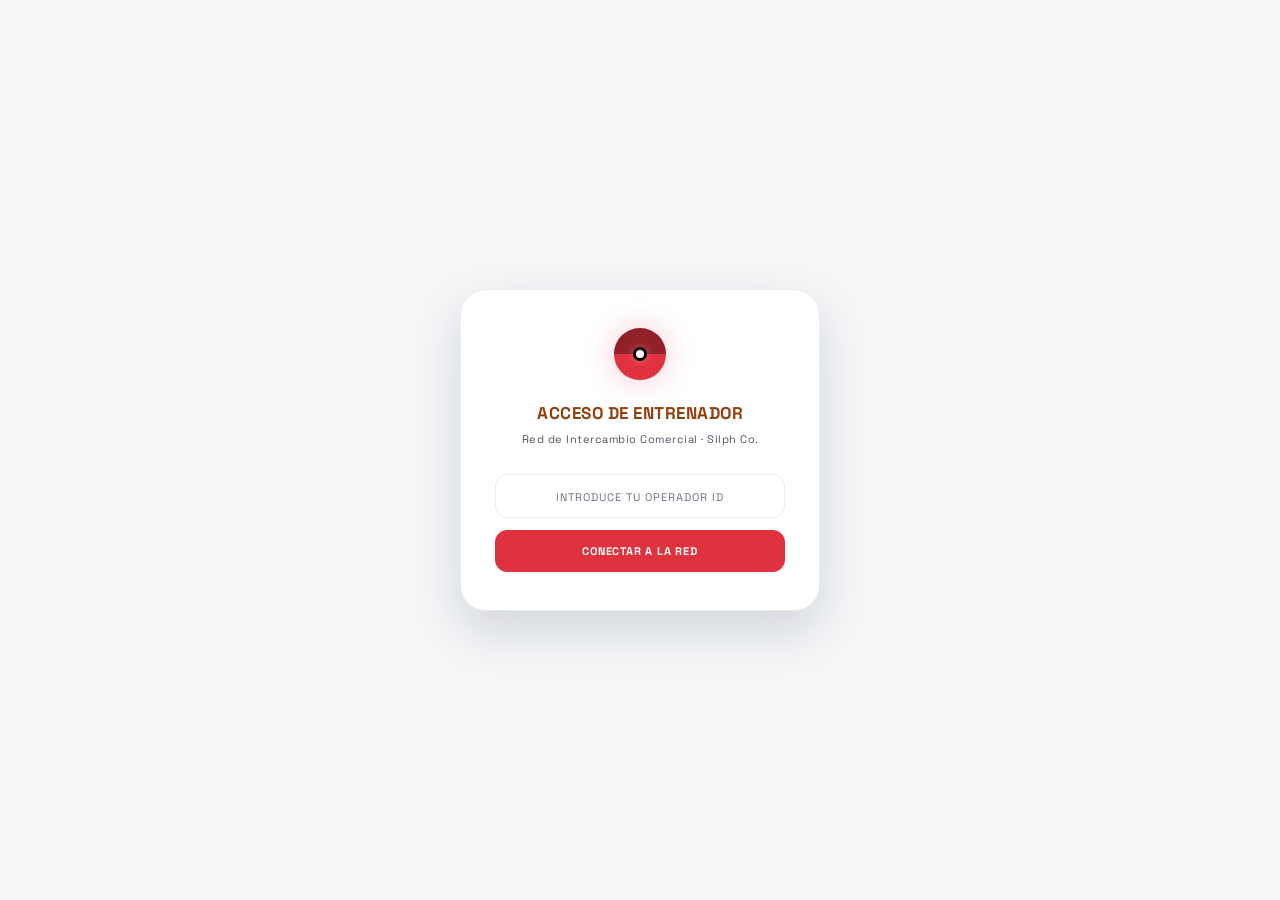
==== index.html @ 75e9d3f2 "Implement Almacén section for item management Added a new 'Almacén' section for managing player item" ====
<!DOCTYPE html>
<!-- Silph Co v79 | Build: 2026-09-12 -->
<html lang="es">
<head>
<meta charset="UTF-8">
<meta name="viewport" content="width=device-width, initial-scale=1.0, viewport-fit=cover">
<title>Silph Co. · Red Comercial de Entrenadores</title>
<style>
@import url('https://fonts.googleapis.com/css2?family=Inter:wght@300;400;500;600;700&family=Space+Grotesk:wght@500;600;700&display=swap');
:root{color-scheme:light;--bg-base:#F4F6F8;--bg-surface:#ffffff;--bg-elevated:#ffffff;--bg-overlay:#eef1f4;--bg-card:#ffffff;--rojo:#E0313F;--rojo-dim:#c22530;--rojo-glow:rgba(224,49,63,.12);--amarillo:#D9A404;--amarillo-dim:#b3870a;--blanco:#1a1d29;--gris-300:#e2e6ea;--gris-400:#c3cad2;--gris-600:#8993a1;--gris-700:#eef1f4;--gris-800:#f7f8fa;--neon-legal:#b07a00;--neon-packs:#96650a;--neon-ilegal:#a34a00;--neon-intercambio:#1e4f82;--neon-arena:#4a42b0;--neon-sacrificio:#8f4218;--borde:rgba(16,24,40,.08);--borde-hover:rgba(16,24,40,.16);--txt-primary:#111827;--txt-secondary:#4B5563;--txt-muted:#6B7280;--hero-color:#a9750a;--hero-glow:rgba(169,117,10,.10);--shadow-sm:0 1px 2px rgba(16,24,40,.05);--shadow-md:0 4px 14px rgba(16,24,40,.07);--shadow-lg:0 10px 28px rgba(16,24,40,.09);--shadow-xl:0 20px 48px rgba(16,24,40,.14);--r-sm:8px;--r-md:12px;--r-lg:16px;--r-xl:20px;--r-2xl:26px;--font-body:'Inter',system-ui,sans-serif;--font-display:'Space Grotesk',sans-serif;--sidebar-w:240px;--topbar-h:60px;
/* ── Paleta de secciones ── */
--tab-inicio:#2563EB;--tab-inicio-bg:rgba(37,99,235,.08);--tab-inicio-glow:rgba(37,99,235,.18);
--tab-tiendas:#DC2626;--tab-tiendas-bg:rgba(220,38,38,.08);--tab-tiendas-glow:rgba(220,38,38,.18);
--tab-misiones:#CA8A04;--tab-misiones-bg:rgba(202,138,4,.08);--tab-misiones-glow:rgba(202,138,4,.18);
--tab-tracker:#16A34A;--tab-tracker-bg:rgba(22,163,74,.08);--tab-tracker-glow:rgba(22,163,74,.18);
--tab-torneos:#7C3AED;--tab-torneos-bg:rgba(124,58,237,.08);--tab-torneos-glow:rgba(124,58,237,.18);
--tab-perfil:#4F46E5;--tab-perfil-bg:rgba(79,70,229,.08);--tab-perfil-glow:rgba(79,70,229,.18);
--tab-bitacora:#0891B2;--tab-bitacora-bg:rgba(8,145,178,.08);--tab-bitacora-glow:rgba(8,145,178,.18);
--tab-cementerio:#4B5563;--tab-cementerio-bg:rgba(75,85,99,.08);--tab-cementerio-glow:rgba(75,85,99,.18);
--tab-eventos:#7C3AED;--tab-eventos-bg:rgba(124,58,237,.08);
--tab-duelos:#7C3AED;--tab-duelos-bg:rgba(124,58,237,.08);
--tab-red:#0891B2;--tab-red-bg:rgba(8,145,178,.08);
--tab-medallas:#CA8A04;--tab-medallas-bg:rgba(202,138,4,.08);
--tab-vidas:#DC2626;--tab-vidas-bg:rgba(220,38,38,.08);
--tab-hof:#CA8A04;--tab-hof-bg:rgba(202,138,4,.08);
--tab-museo:#B45309;--tab-museo-bg:rgba(180,83,9,.08);
--tab-ruletas:#EA580C;--tab-ruletas-bg:rgba(234,88,12,.08);
--tab-asistente:#0891B2;--tab-asistente-bg:rgba(8,145,178,.08);
--tab-accent:#2563EB;--tab-accent-bg:rgba(37,99,235,.08);--tab-accent-glow:rgba(37,99,235,.18);
/* Sidebar */
--sidebar-bg:#ffffff;--sidebar-border:rgba(16,24,40,.07);}
*,*::before,*::after{box-sizing:border-box;margin:0;padding:0}
body{font-family:var(--font-body);background-color:var(--bg-base);color:var(--txt-primary);min-height:100vh;font-size:14px;line-height:1.55;-webkit-font-smoothing:antialiased;overflow-x:hidden}
::-webkit-scrollbar{width:4px;height:4px}::-webkit-scrollbar-track{background:transparent}::-webkit-scrollbar-thumb{background:var(--gris-700);border-radius:99px}::-webkit-scrollbar-thumb:hover{background:var(--gris-600)}
.drawer-backdrop{display:none;position:fixed;inset:0;background:rgba(0,0,0,.6);z-index:290;backdrop-filter:blur(2px)}.drawer-backdrop.active{display:block}
/* bottom-nav, bn-item, more-sheet → rediseñados en bloque Fase 3 (sidebar section) */

.topbar{position:fixed;top:0;left:0;right:0;height:var(--topbar-h);background:rgba(255,255,255,.96);border-bottom:1px solid var(--borde);box-shadow:0 1px 12px rgba(16,24,40,.08);display:flex;align-items:center;justify-content:space-between;padding:0 20px 0 calc(var(--sidebar-w) + 20px);z-index:200;backdrop-filter:blur(12px);gap:10px;transition:padding-left .3s cubic-bezier(.4,0,.2,1)}
.topbar-left{display:flex;align-items:center;gap:12px}
.btn-hamburguesa{display:none;width:36px;height:36px;background:var(--bg-elevated);border:1px solid var(--borde);border-radius:var(--r-md);cursor:pointer;flex-direction:column;align-items:center;justify-content:center;gap:4px;flex-shrink:0;transition:border-color .15s}.btn-hamburguesa:hover{border-color:var(--borde-hover)}.btn-hamburguesa span{display:block;width:16px;height:2px;background:var(--txt-secondary);border-radius:99px;transition:all .2s}
.topbar-resources{display:flex;align-items:center;gap:16px;flex:1;flex-wrap:wrap}
.topbar-stat{display:flex;align-items:center;gap:5px;font-size:11px;color:var(--txt-secondary);font-family:var(--font-display);font-weight:700;letter-spacing:.3px;white-space:nowrap}.topbar-stat .value{font-size:14px;font-weight:800;color:var(--txt-primary)}.topbar-stat .value.dinero{color:var(--neon-legal)}.topbar-stat .value.pf{color:var(--neon-ilegal)}.topbar-stat .value.compras{color:var(--neon-packs)}
.topbar-stat-divider{width:1px;height:24px;background:var(--borde);flex-shrink:0}
.topbar-gacha-btn{background:rgba(74,66,176,.08);border:1px solid rgba(74,66,176,.22);color:#3730a3;font-family:var(--font-display);font-size:10px;font-weight:700;letter-spacing:.8px;text-transform:uppercase;padding:7px 14px;border-radius:99px;cursor:pointer;transition:all .2s ease;white-space:nowrap;flex-shrink:0;position:relative;overflow:hidden}.topbar-gacha-btn:hover{background:rgba(74,66,176,.15);border-color:rgba(74,66,176,.4)}.topbar-gacha-btn::after{content:'';position:absolute;top:0;left:-60%;width:40%;height:100%;background:linear-gradient(120deg,transparent,rgba(255,255,255,.25),transparent);transform:skewX(-20deg);animation:gachaShimmer 3.6s ease-in-out infinite}
.topbar-radio-mini{display:flex;align-items:center;gap:6px;flex-shrink:0}
@keyframes gachaShimmer{0%{left:-60%}50%{left:130%}100%{left:130%}}
.gacha-listo-dot{display:none;position:absolute;top:-4px;right:-4px;width:10px;height:10px;border-radius:50%;background:#16a34a;border:2px solid var(--bg-surface);z-index:2}
.gacha-listo-dot.activo{display:block;animation:gachaListoPulso 2s ease-in-out infinite}
@keyframes gachaListoPulso{0%,100%{box-shadow:0 0 0 0 rgba(22,163,74,.5)}70%{box-shadow:0 0 0 6px rgba(22,163,74,0)}}
.topbar-gacha-btn.gacha-btn-listo{border-color:rgba(22,163,74,.35)}
.topbar-gacha-btn.gacha-btn-listo:hover{border-color:rgba(22,163,74,.55)}
/* ════════════════════════════════════════════════════
   SIDEBAR — Fase 3: Navegación moderna y premium
   ════════════════════════════════════════════════════ */
.sidebar{
  position:fixed;top:0;left:0;width:var(--sidebar-w);height:100vh;
  background:#ffffff;
  border-right:1px solid rgba(16,24,40,.07);
  box-shadow:2px 0 20px rgba(16,24,40,.06);
  display:flex;flex-direction:column;z-index:300;
  transition:transform .28s cubic-bezier(.4,0,.2,1);
  overflow:hidden;will-change:transform;
}

/* ── Cabecera ── */
.sidebar-logo{
  padding:18px 16px 16px;
  border-bottom:1px solid rgba(16,24,40,.06);
  display:flex;align-items:center;gap:11px;flex-shrink:0;
  background:linear-gradient(135deg,rgba(224,49,63,.04) 0%,transparent 60%);
}
.sidebar-logo-mark{
  width:36px;height:36px;border-radius:10px;
  background:linear-gradient(135deg,#E0313F 0%,#c22530 100%);
  position:relative;flex-shrink:0;
  box-shadow:0 4px 14px rgba(224,49,63,.32),0 0 0 2px rgba(224,49,63,.12);
}
.sidebar-logo-mark::before{content:'';position:absolute;top:0;left:0;width:100%;height:50%;background:rgba(255,255,255,.14);border-radius:10px 10px 0 0}
.sidebar-logo-mark::after{content:'';position:absolute;top:calc(50% - 5px);left:calc(50% - 5px);width:10px;height:10px;background:#fff;border:2.5px solid rgba(0,0,0,.85);border-radius:50%;box-shadow:0 0 6px rgba(255,255,255,.5)}
.sidebar-close-btn{
  display:none;margin-left:auto;width:28px;height:28px;
  background:transparent;border:none;
  border-radius:var(--r-md);cursor:pointer;
  align-items:center;justify-content:center;
  color:var(--txt-muted);font-size:18px;font-weight:300;flex-shrink:0;
  transition:color .15s,background .15s;line-height:1;
}
.sidebar-close-btn:hover{background:var(--bg-overlay);color:var(--txt-primary)}
.sidebar-logo-text{
  font-family:var(--font-display);font-size:13px;font-weight:900;
  color:var(--txt-primary);letter-spacing:.6px;line-height:1.2;
}
.sidebar-logo-sub{font-size:9px;color:var(--txt-muted);font-family:var(--font-display);letter-spacing:.3px;margin-top:2px}

/* ── Área de navegación ── */
.sidebar-nav{
  flex:1;padding:8px 8px 4px;overflow-y:auto;
  display:flex;flex-direction:column;gap:0;
  scrollbar-width:none;
}
.sidebar-nav::-webkit-scrollbar{display:none}

/* ── Etiquetas de grupo ── */
.nav-section-label{
  font-size:9px;color:var(--txt-muted);
  font-family:var(--font-display);letter-spacing:1.6px;
  text-transform:uppercase;
  padding:14px 10px 4px;
  font-weight:700;
  opacity:.7;
}

/* ── Item base ── */
.nav-item{
  display:flex;align-items:center;gap:10px;
  padding:8px 10px;border-radius:9px;
  cursor:pointer;
  transition:background .15s ease,color .15s ease;
  font-size:12.5px;font-weight:500;color:var(--txt-secondary);
  border:none;text-decoration:none;user-select:none;
  overflow:hidden;position:relative;
  margin-bottom:1px;
}
/* Barra lateral de acento */
.nav-item::before{
  content:'';position:absolute;left:0;top:50%;
  transform:translateY(-50%) scaleY(0);
  width:3px;height:60%;
  background:var(--sec-color,var(--tab-accent));
  border-radius:0 3px 3px 0;
  transition:transform .2s cubic-bezier(.34,1.56,.64,1),background .25s ease;
}
.nav-item:hover{
  background:var(--bg-overlay);
  color:var(--txt-primary);
}
.nav-item:hover .nav-icon{
  transform:scale(1.1);
  opacity:1;
}

/* ── Estado activo ── */
.nav-item.active{
  background:var(--sec-bg,rgba(37,99,235,.07));
  color:var(--txt-primary);
  font-weight:600;
}
.nav-item.active::before{
  transform:translateY(-50%) scaleY(1);
  background:var(--sec-color,#2563EB);
}
.nav-item.active .nav-icon{
  color:var(--sec-color,#2563EB);
  filter:drop-shadow(0 0 5px var(--sec-glow,rgba(37,99,235,.2)));
  opacity:1;
}
.nav-item.active .nav-label{
  color:var(--sec-color,#2563EB);
  font-weight:700;
}

/* ── Icono y label ── */
.nav-icon{
  font-size:15px;width:20px;text-align:center;flex-shrink:0;
  display:inline-block;
  transition:transform .18s ease,opacity .15s ease,color .2s ease;
  line-height:1;
  opacity:.75;
}
.nav-label{
  flex:1;white-space:nowrap;overflow:hidden;text-overflow:ellipsis;
  transition:color .2s ease;
}

/* ── Separador + acciones especiales ── */
.nav-actions-divider{
  margin:6px 8px;
  border:none;border-top:1px solid rgba(16,24,40,.06);
}

/* ── Cerrar Sesión ── */
.nav-item-danger{
  color:var(--txt-muted);
  margin-top:2px;
}
.nav-item-danger:hover{
  color:#DC2626;
  background:rgba(220,38,38,.06);
}
.nav-item-danger:hover .nav-icon{color:#DC2626;opacity:1}
.nav-item-danger .nav-icon{opacity:.5}

/* ── Modo Dios ── */
.nav-item-dios{
  color:#92400e;
  background:rgba(161,98,7,.06);
  border:1px solid rgba(161,98,7,.18)!important;
  margin-top:3px;
}
.nav-item-dios .nav-icon{color:#A16207;opacity:1}
.nav-item-dios:hover{
  background:rgba(161,98,7,.12);
  border-color:rgba(161,98,7,.35)!important;
}
.nav-item-dios.active{
  background:rgba(161,98,7,.13);
  border-color:rgba(161,98,7,.4)!important;
  box-shadow:0 2px 12px rgba(161,98,7,.18);
}
.nav-item-dios.active .nav-icon{color:#A16207;opacity:1}
.nav-item-dios.active .nav-label{color:#92400e}
.nav-item-dios.active::before{background:#A16207}

/* ── Footer de la sidebar ── */
.sidebar-footer{
  flex-shrink:0;
  padding:10px 10px;
  border-top:1px solid rgba(16,24,40,.06);
  background:rgba(244,246,248,.6);
}
.sidebar-footer-user{
  display:flex;align-items:center;gap:9px;
  padding:9px 10px;
  background:#ffffff;
  border:1px solid rgba(16,24,40,.07);
  border-radius:10px;
  margin-bottom:8px;
  cursor:default;
  box-shadow:0 1px 4px rgba(16,24,40,.04);
}
.sidebar-footer-avatar{
  width:30px;height:30px;border-radius:8px;
  background:linear-gradient(135deg,var(--sec-color,#2563EB),color-mix(in srgb,var(--sec-color,#2563EB) 60%,#000));
  display:flex;align-items:center;justify-content:center;
  font-family:var(--font-display);font-size:11px;font-weight:900;color:#fff;
  flex-shrink:0;text-transform:uppercase;
  box-shadow:0 2px 8px var(--sec-glow,rgba(37,99,235,.2));
  transition:background .3s ease,box-shadow .3s ease;
}
.sidebar-footer-info{min-width:0;flex:1}
.sidebar-footer-name{
  font-family:var(--font-display);font-size:11px;font-weight:800;
  color:var(--txt-primary);letter-spacing:.3px;text-transform:uppercase;
  white-space:nowrap;overflow:hidden;text-overflow:ellipsis;
}
.sidebar-footer-role{font-size:9px;color:var(--txt-muted);font-family:var(--font-display);margin-top:1px;letter-spacing:.2px}
.sidebar-footer-version{
  display:flex;align-items:center;justify-content:space-between;
  padding:0 1px;
}
.sidebar-version-tag{
  display:flex;align-items:center;gap:5px;
  font-family:var(--font-display);font-size:9px;color:var(--txt-muted);
  font-weight:600;letter-spacing:.4px;cursor:pointer;
  padding:3px 6px;border-radius:6px;
  transition:color .15s,background .15s;
}
.sidebar-version-tag:hover{color:var(--sec-color,#2563EB);background:var(--sec-bg,rgba(37,99,235,.07))}
.sidebar-version-dot{
  width:5px;height:5px;border-radius:50%;
  background:var(--sec-color,#2563EB);
  flex-shrink:0;
  transition:background .3s ease;
  animation:versionPulse 2.4s ease-in-out infinite;
}
@keyframes versionPulse{0%,100%{opacity:1}50%{opacity:.3}}

/* ── Nav flash (al navegar) ── */
@keyframes navItemActivate{
  0%{background:var(--sec-bg,rgba(37,99,235,.07))}
  40%{background:color-mix(in srgb,var(--sec-color,#2563EB) 12%,transparent)}
  100%{background:var(--sec-bg,rgba(37,99,235,.07))}
}
.nav-item-flash{animation:navItemActivate .28s ease}

/* ── Animación sidebar móvil ── */
/* sidebarSlideIn: animación de reserva; controlada por transform en .sidebar.open */


/* ══════════════════════════════════════════
   BOTTOM-NAV móvil — Fase 3
   ══════════════════════════════════════════ */
.bottom-nav{display:none}
.bottom-nav{
  position:fixed;left:0;right:0;bottom:0;z-index:250;
  background:rgba(255,255,255,.96);
  border-top:1px solid rgba(16,24,40,.07);
  backdrop-filter:blur(16px);-webkit-backdrop-filter:blur(16px);
  padding:5px 4px calc(5px + env(safe-area-inset-bottom,0px));
  justify-content:space-around;align-items:stretch;
  box-shadow:0 -4px 20px rgba(16,24,40,.06);
}
.bn-item{
  flex:1;display:flex;flex-direction:column;align-items:center;justify-content:center;gap:2px;
  padding:5px 2px;border-radius:var(--r-md);
  color:var(--txt-muted);cursor:pointer;
  transition:color .15s ease,background .15s ease;
  -webkit-tap-highlight-color:transparent;min-width:0;
}
.bn-item .bn-icon{font-size:20px;line-height:1;transition:transform .18s cubic-bezier(.34,1.56,.64,1),opacity .15s}
.bn-item .bn-label{font-family:var(--font-display);font-size:9px;font-weight:600;letter-spacing:.2px;white-space:nowrap;overflow:hidden;text-overflow:ellipsis;max-width:100%;transition:color .15s}
.bn-item:active .bn-icon{transform:scale(.85)}
.bn-item.active{color:var(--sec-color,#2563EB)}
.bn-item.active .bn-icon{transform:translateY(-1px) scale(1.08)}
.bn-item.active .bn-label{font-weight:800;color:var(--sec-color,#2563EB)}

/* ── More-sheet (drawer de extras móvil) ── */
.more-sheet{
  display:none;position:fixed;left:0;right:0;bottom:0;z-index:310;
  background:rgba(255,255,255,.98);
  border-top:1px solid rgba(16,24,40,.07);
  border-radius:18px 18px 0 0;
  padding:8px 14px calc(16px + env(safe-area-inset-bottom,0px));
  box-shadow:0 -12px 40px rgba(16,24,40,.12);
  transform:translateY(100%);
  transition:transform .28s cubic-bezier(.4,0,.2,1);
  max-height:82vh;overflow-y:auto;
  backdrop-filter:blur(12px);-webkit-backdrop-filter:blur(12px);
}
.more-sheet.open{display:block}
.more-sheet.open.show{transform:translateY(0)}
.more-sheet-handle{
  width:36px;height:4px;
  background:rgba(16,24,40,.12);
  border-radius:99px;
  margin:4px auto 14px;
}
.more-sheet-grid{display:grid;grid-template-columns:repeat(3,1fr);gap:8px}
.more-sheet-item{
  display:flex;flex-direction:column;align-items:center;justify-content:center;gap:7px;
  padding:13px 6px;font-size:10.5px;font-weight:700;
  color:var(--txt-primary);text-align:center;line-height:1.25;
  background:var(--bg-overlay);
  border:1px solid rgba(16,24,40,.06);
  border-radius:12px;cursor:pointer;
  -webkit-tap-highlight-color:transparent;
  transition:transform .15s ease,border-color .15s,background .15s;
  font-family:var(--font-display);
  animation:misionCardEntrada .25s ease backwards;
}
.more-sheet-item:nth-child(3n+1){animation-delay:0ms}
.more-sheet-item:nth-child(3n+2){animation-delay:25ms}
.more-sheet-item:nth-child(3n+3){animation-delay:50ms}
.more-sheet-item:active{
  background:var(--sec-bg,rgba(37,99,235,.07));
  border-color:var(--sec-border,rgba(37,99,235,.25));
  transform:scale(.94);
}
.more-sheet-item .ms-icon{font-size:22px;line-height:1}
.more-sheet-item.danger{
  color:#DC2626;
  background:rgba(220,38,38,.05);
  border-color:rgba(220,38,38,.18);
}
.more-sheet-item.danger .ms-icon{filter:drop-shadow(0 0 3px rgba(220,38,38,.25))}
.more-sheet-item.danger:active{
  background:rgba(220,38,38,.1);
  border-color:rgba(220,38,38,.35);
}

/* ── Consistency: hover en more-sheet items ── */
@media(hover:hover){
  .more-sheet-item:hover{
    background:var(--sec-bg,rgba(37,99,235,.07));
    border-color:var(--sec-border,rgba(37,99,235,.2));
    transform:translateY(-1px);
  }
  .more-sheet-item.danger:hover{
    background:rgba(220,38,38,.08);
    border-color:rgba(220,38,38,.3);
    transform:translateY(-1px);
  }
}
.app-shell{display:none;min-height:100vh}
.main-content{margin-left:var(--sidebar-w);margin-top:var(--topbar-h);min-height:calc(100vh - var(--topbar-h));padding:24px 28px;max-width:calc(1200px + var(--sidebar-w));transition:margin-left .3s cubic-bezier(.4,0,.2,1)}
.banner-alerta-global{background:rgba(245,197,24,.04);border:1px solid rgba(180,83,9,.2);border-radius:var(--r-md);padding:10px 18px;text-align:center;font-family:var(--font-display);font-size:11px;font-weight:700;letter-spacing:1px;text-transform:uppercase;margin-bottom:20px;display:none;color:#92400e}
.banner-alerta-global.active{display:block}
.page-section{display:none}.page-section.active{display:block}
.section-header{margin-bottom:24px;position:relative;padding-left:16px}.section-title{font-family:var(--font-display);font-size:21px;font-weight:800;color:var(--txt-primary);letter-spacing:.2px;margin-bottom:5px}.section-subtitle{font-size:13px;color:var(--txt-secondary);line-height:1.5}
.card{background:var(--bg-elevated);border:1px solid var(--borde);border-radius:var(--r-lg);padding:22px;box-shadow:var(--shadow-sm);transition:border-color .18s ease,box-shadow .18s ease,transform .18s ease;animation:misionCardEntrada .32s ease backwards}.card:hover{border-color:var(--borde-hover);box-shadow:var(--shadow-md);transform:translateY(-1px)}.card+.card{margin-top:16px}.card-title{font-family:var(--font-display);font-size:11px;font-weight:700;color:var(--txt-secondary);letter-spacing:.8px;text-transform:uppercase;margin-bottom:14px;padding-bottom:10px;border-bottom:1px solid var(--borde);display:flex;align-items:center;gap:9px}
.inicio-stats-row{display:grid;grid-template-columns:1fr 1fr;gap:14px;margin-bottom:16px}
.inicio-ticker{background:var(--bg-card);border:1px solid var(--borde);border-radius:var(--r-md);padding:10px 14px;margin-bottom:16px;font-family:var(--font-display);font-size:11px;color:var(--txt-secondary);letter-spacing:.3px;display:flex;align-items:center;gap:8px;min-height:16px}
.inicio-ticker-fade{animation:tickerFade .3s ease}
@keyframes tickerFade{0%{opacity:0;transform:translateY(3px)}100%{opacity:1;transform:translateY(0)}}.inicio-stat-card{background:var(--bg-elevated);border:1px solid var(--borde);border-radius:var(--r-lg);padding:18px 20px;display:flex;align-items:center;gap:14px;transition:transform .18s ease,border-color .18s ease;animation:misionCardEntrada .3s ease backwards}.inicio-stat-card:hover{transform:translateY(-1px);border-color:var(--borde-hover)}.inicio-stat-icon{width:44px;height:44px;border-radius:var(--r-md);display:flex;align-items:center;justify-content:center;font-size:20px;flex-shrink:0}.inicio-stat-label{font-size:11px;color:var(--txt-secondary);font-family:var(--font-display);letter-spacing:.3px;text-transform:uppercase;margin-bottom:3px;font-weight:600}.inicio-stat-value{font-family:var(--font-display);font-size:22px;font-weight:800;color:var(--txt-primary)}
.tiendas-acceso-grid{display:grid;grid-template-columns:repeat(3,1fr);gap:10px}.tienda-acceso-card{background:var(--bg-card);border:1px solid var(--borde);border-radius:var(--r-lg);padding:16px 12px;cursor:pointer;transition:all .2s ease;text-align:center}.tienda-acceso-card:hover{border-color:var(--borde-hover);transform:translateY(-2px);box-shadow:var(--shadow-md)}.tienda-acceso-icon{font-size:22px;margin-bottom:7px}.tienda-acceso-name{font-family:var(--font-display);font-size:9px;font-weight:700;text-transform:uppercase;letter-spacing:.5px;margin-bottom:6px}.tienda-acceso-estado{font-size:9px;font-family:var(--font-display);padding:2px 8px;border-radius:99px;display:inline-block}.estado-abierta{color:#166534;background:rgba(21,128,61,.08);border:1px solid rgba(21,128,61,.2)}.estado-cerrada{color:#b91c1c;background:rgba(185,28,28,.08);border:1px solid rgba(185,28,28,.2)}
.tienda-tabs{display:flex;gap:8px;margin-bottom:22px;flex-wrap:wrap}.tienda-tab{padding:8px 16px;border-radius:99px;font-family:var(--font-display);font-size:10px;font-weight:700;letter-spacing:.6px;text-transform:uppercase;cursor:pointer;border:1px solid var(--borde);background:transparent;color:var(--txt-secondary);transition:all .2s cubic-bezier(.4,0,.2,1)}.tienda-tab:hover{color:var(--txt-primary);border-color:var(--borde-hover);background:var(--bg-overlay);transform:translateY(-1px)}.tienda-tab.active-legal{background:rgba(21,128,61,.1);color:#166534;border-color:rgba(21,128,61,.3);transform:translateY(-1px)}.tienda-tab.active-pack{background:rgba(180,83,9,.1);color:#92400e;border-color:rgba(180,83,9,.3);transform:translateY(-1px)}.tienda-tab.active-illegal{background:rgba(109,40,217,.1);color:#5b21b6;border-color:rgba(109,40,217,.3);transform:translateY(-1px)}.tienda-tab.active-subasta{background:rgba(251,191,36,.12);color:#92400e;border-color:rgba(251,191,36,.4);transform:translateY(-1px)}
.tienda-tab.active-mercado{background:rgba(139,92,246,.12);color:#6d28d9;border-color:rgba(139,92,246,.35);transform:translateY(-1px)}
/* ══ MERCADO JUGADORES ══════════════════════════════════════════════════ */
.mj-grid{display:grid;grid-template-columns:repeat(auto-fill,minmax(280px,1fr));gap:14px;margin-top:4px}
.mj-listing{background:var(--bg-elevated);border:1px solid var(--borde);border-radius:var(--r-lg);padding:16px;transition:border-color .15s;position:relative}
.mj-listing:hover{border-color:var(--borde-hover)}
.mj-listing.propia{border-color:rgba(139,92,246,.35);background:linear-gradient(135deg,var(--bg-elevated),rgba(139,92,246,.04))}
.mj-listing-header{display:flex;align-items:flex-start;gap:10px;margin-bottom:10px}
.mj-listing-icon{font-size:30px;flex-shrink:0;line-height:1}
.mj-listing-info{flex:1;min-width:0}
.mj-listing-nombre{font-family:var(--font-display);font-size:13px;font-weight:700;color:var(--txt-primary);line-height:1.2;margin-bottom:2px}
.mj-listing-vendedor{font-size:10px;color:var(--txt-muted);font-family:var(--font-display)}
.mj-listing-cat{font-size:9px;color:var(--txt-muted);letter-spacing:.5px;text-transform:uppercase;font-family:var(--font-display);margin-bottom:2px}
.mj-precio-pill{display:inline-flex;align-items:center;gap:4px;padding:3px 10px;border-radius:99px;font-family:var(--font-display);font-size:11px;font-weight:700;margin-bottom:10px}
.mj-precio-pill.dinero{background:rgba(251,191,36,.12);border:1px solid rgba(251,191,36,.3);color:#d97706}
.mj-precio-pill.pf{background:rgba(139,92,246,.12);border:1px solid rgba(139,92,246,.3);color:#7c3aed}
.mj-pack-items{font-size:10px;color:var(--txt-muted);font-family:var(--font-display);margin-bottom:8px;line-height:1.5;padding:6px 8px;background:var(--bg-overlay);border-radius:var(--r-sm)}
.mj-ofertas-wrap{margin-top:8px;border-top:1px solid var(--borde);padding-top:8px}
.mj-oferta-row{display:flex;align-items:center;justify-content:space-between;gap:8px;padding:5px 8px;background:var(--bg-overlay);border-radius:var(--r-sm);margin-bottom:4px;font-size:11px;font-family:var(--font-display)}
.mj-oferta-row.propia-oferta{border:1px solid rgba(139,92,246,.3);background:rgba(139,92,246,.05)}
.mj-oferta-row.contraoferta{border:1px solid rgba(251,191,36,.3);background:rgba(251,191,36,.05)}
.mj-btn-sm{padding:4px 10px;border-radius:99px;font-family:var(--font-display);font-size:10px;font-weight:700;cursor:pointer;border:1px solid;transition:all .12s;white-space:nowrap}
.mj-btn-sm.verde{background:rgba(52,211,153,.1);border-color:rgba(52,211,153,.4);color:#059669}
.mj-btn-sm.verde:hover{background:rgba(52,211,153,.2)}
.mj-btn-sm.rojo{background:rgba(248,113,113,.1);border-color:rgba(248,113,113,.4);color:#dc2626}
.mj-btn-sm.rojo:hover{background:rgba(248,113,113,.2)}
.mj-btn-sm.naranja{background:rgba(251,191,36,.1);border-color:rgba(251,191,36,.4);color:#d97706}
.mj-btn-sm.naranja:hover{background:rgba(251,191,36,.2)}
.mj-input-oferta{background:var(--bg-card);color:var(--txt-primary);border:1px solid rgba(139,92,246,.3);padding:7px 10px;border-radius:var(--r-sm);font-family:var(--font-display);font-size:12px;font-weight:700;width:100%;margin-top:6px}
.mj-input-oferta:focus{outline:none;border-color:#8b5cf6}
.mj-tabs{display:flex;gap:6px;margin-bottom:16px;flex-wrap:wrap}
.mj-tab{padding:7px 14px;border-radius:99px;font-family:var(--font-display);font-size:10px;font-weight:700;letter-spacing:.4px;text-transform:uppercase;cursor:pointer;border:1px solid var(--borde);background:transparent;color:var(--txt-muted);transition:all .15s}
.mj-tab.active{background:rgba(139,92,246,.12);border-color:rgba(139,92,246,.4);color:#7c3aed}
.mj-empty{text-align:center;padding:32px 16px;color:var(--txt-muted);font-family:var(--font-display);font-size:12px}
.mj-badge-retirada{position:absolute;top:10px;right:10px;font-size:9px;background:rgba(248,113,113,.15);border:1px solid rgba(248,113,113,.3);color:#dc2626;border-radius:99px;padding:2px 8px;font-family:var(--font-display);font-weight:700}
.mj-badge-vendida{position:absolute;top:10px;right:10px;font-size:9px;background:rgba(52,211,153,.15);border:1px solid rgba(52,211,153,.3);color:#059669;border-radius:99px;padding:2px 8px;font-family:var(--font-display);font-weight:700}
/* ══ SUBASTAS ══════════════════════════════════════════════════════════════ */
.sub-objeto-card{background:linear-gradient(135deg,var(--bg-elevated),rgba(251,191,36,.07));border:1px solid rgba(251,191,36,.3);border-radius:var(--r-lg);padding:20px;text-align:center;margin-bottom:16px;position:relative;overflow:hidden}
.sub-objeto-card::before{content:'';position:absolute;inset:0;background:radial-gradient(ellipse at 50% 0%,rgba(251,191,36,.1) 0%,transparent 70%);pointer-events:none}
.sub-obj-icon{font-size:52px;margin-bottom:6px;display:block;filter:drop-shadow(0 0 10px rgba(251,191,36,.5))}
.sub-obj-nombre{font-family:var(--font-display);font-size:17px;font-weight:900;color:#fbbf24;letter-spacing:.5px;margin-bottom:3px}
.sub-obj-tipo{font-size:10px;color:var(--txt-muted);font-family:var(--font-display);letter-spacing:1px;text-transform:uppercase;margin-bottom:10px}
.sub-precio-base-pill{display:inline-flex;align-items:center;gap:5px;background:rgba(251,191,36,.12);border:1px solid rgba(251,191,36,.25);border-radius:99px;padding:3px 11px;font-family:var(--font-display);font-size:11px;color:#fbbf24;font-weight:700}
.sub-puja-actual{font-family:var(--font-display);font-size:26px;font-weight:900;color:#34d399;margin:12px 0 3px}
.sub-stat-label{font-size:9px;color:var(--txt-muted);letter-spacing:1px;text-transform:uppercase;font-family:var(--font-display);margin-bottom:3px}
.sub-pujador-txt{font-size:11px;color:var(--txt-secondary);font-family:var(--font-display);margin-bottom:14px}
.sub-countdown{font-family:var(--font-display);font-size:20px;font-weight:700;color:#f87171;letter-spacing:1px}
.sub-countdown.urgente{animation:subParpadeo .7s infinite}
@keyframes subParpadeo{0%,100%{opacity:1;color:#f87171}50%{opacity:.4;color:#ef4444}}
.sub-historial-row{display:flex;align-items:center;justify-content:space-between;padding:6px 10px;background:var(--bg-overlay);border:1px solid var(--borde);border-radius:var(--r-sm);margin-bottom:4px;font-size:11px;font-family:var(--font-display)}
.sub-historial-row.top{border-color:rgba(52,211,153,.4);background:rgba(52,211,153,.05)}
.sub-puja-wrap{display:flex;gap:8px;margin-top:10px}
.sub-puja-wrap input{flex:1;background:var(--bg-card);color:var(--txt-primary);border:1px solid rgba(251,191,36,.3);padding:9px 12px;border-radius:var(--r-sm);font-family:var(--font-display);font-size:13px;font-weight:700;text-align:center}
.sub-puja-wrap input:focus{outline:none;border-color:#fbbf24}
.sub-btn-pujar{background:linear-gradient(135deg,#f59e0b,#d97706);color:#fff;border:none;padding:9px 20px;border-radius:var(--r-sm);font-family:var(--font-display);font-size:12px;font-weight:700;cursor:pointer;letter-spacing:.3px;transition:all .15s;flex-shrink:0}
.sub-btn-pujar:hover{filter:brightness(1.12);transform:translateY(-1px)}
.sub-btn-pujar:disabled{opacity:.4;cursor:not-allowed;transform:none}
.sub-cooldown-bar{height:4px;background:var(--bg-overlay);border-radius:2px;overflow:hidden;margin-top:6px}
.sub-cooldown-fill{height:100%;background:linear-gradient(90deg,#fbbf24,#f59e0b);border-radius:2px;transition:width .5s linear}
.sub-ganador-banner{background:linear-gradient(135deg,rgba(52,211,153,.1),rgba(251,191,36,.07));border:1px solid rgba(52,211,153,.35);border-radius:var(--r-lg);padding:18px;text-align:center;margin-bottom:16px}
.ticket-canje-panel{padding:4px 0 8px}.ticket-canje-header{display:flex;align-items:center;gap:10px;margin-bottom:18px}.ticket-canje-icon{font-size:28px}.ticket-canje-titulo{font-family:var(--font-display);font-size:15px;font-weight:800;color:var(--txt-primary)}.ticket-canje-sub{font-size:11px;color:var(--txt-muted);margin-top:1px}.ticket-canje-empty{text-align:center;padding:48px 20px;color:var(--txt-muted);border:1px dashed var(--borde);border-radius:var(--r-xl);background:var(--bg-elevated)}.ticket-canje-empty-icon{font-size:36px;margin-bottom:10px}.ticket-canje-empty-txt{font-family:var(--font-display);font-size:11px;text-transform:uppercase;letter-spacing:1.2px}.ticket-lista{display:flex;flex-direction:column;gap:10px}.ticket-item{display:flex;align-items:center;justify-content:space-between;gap:12px;background:var(--bg-elevated);border:1px solid var(--borde);border-left:3px solid rgba(201,126,0,.5);border-radius:var(--r-md);padding:12px 14px}.ticket-item-info{display:flex;align-items:center;gap:10px;min-width:0}.ticket-item-icon{font-size:22px;flex-shrink:0}.ticket-item-nombre{font-family:var(--font-display);font-size:12px;font-weight:700;color:var(--txt-primary)}.ticket-item-fecha{font-size:10px;color:var(--txt-muted);margin-top:2px}.ticket-item-btn{flex-shrink:0;background:rgba(201,126,0,.1);color:#7a4e08;border:1px solid rgba(201,126,0,.3);padding:7px 16px;border-radius:99px;font-family:var(--font-display);font-size:10px;font-weight:700;letter-spacing:.4px;cursor:pointer;transition:all .18s ease;white-space:nowrap}.ticket-item-btn:hover{background:rgba(201,126,0,.22);border-color:rgba(201,126,0,.5)}
.tienda-view{display:none}.tienda-view.active{display:block}
.tienda-cerrada-box{text-align:center;padding:80px 20px;background:var(--bg-elevated);border:1px dashed var(--gris-700);border-radius:var(--r-xl)}.tienda-cerrada-icon{font-size:40px;margin-bottom:14px;opacity:.4}.tienda-cerrada-txt{font-family:var(--font-display);font-size:13px;color:var(--txt-muted);text-transform:uppercase;letter-spacing:2px}
.filtro-categoria{background:var(--bg-card);color:var(--txt-primary);border:1px solid var(--borde);padding:8px 14px;border-radius:var(--r-md);margin-bottom:18px;font-family:var(--font-display);font-size:11px;cursor:pointer;width:100%;max-width:280px;transition:border-color .18s;-webkit-appearance:none;appearance:none}.filtro-categoria:focus{outline:none;border-color:var(--neon-legal)}
.items-grid{display:grid;grid-template-columns:repeat(auto-fill,minmax(190px,1fr));gap:12px}
.item-card{background:var(--bg-card);border:1px solid var(--borde);border-radius:var(--r-lg);padding:16px 14px 12px;display:flex;flex-direction:column;justify-content:space-between;text-align:center;position:relative;overflow:hidden;transition:transform .22s cubic-bezier(.4,0,.2,1),box-shadow .22s ease,border-color .22s ease,opacity .3s ease,filter .3s ease}.item-card::before{content:'';position:absolute;top:0;left:0;right:0;height:2px;opacity:0;transition:opacity .2s}.item-card:hover{transform:translateY(-2px);box-shadow:var(--shadow-lg),0 0 0 1px var(--borde-hover)}.item-card:hover::before{opacity:1}.item-card:active{transform:scale(.97)}.item-card.agotado{opacity:.35;filter:grayscale(1);pointer-events:none}
.legal-zone .item-card::before{background:var(--neon-legal)}.legal-zone .item-card:hover{border-color:rgba(30,158,115,.3)}.pack-zone .item-card::before{background:var(--neon-packs)}.pack-zone .item-card:hover{border-color:rgba(201,154,46,.3)}.illegal-zone .item-card::before{background:var(--neon-ilegal)}.illegal-zone .item-card:hover{border-color:rgba(142,79,199,.3)}
.item-categoria-tag{font-size:9px;color:var(--txt-secondary);text-transform:uppercase;letter-spacing:.8px;font-family:var(--font-display);margin-bottom:8px;font-weight:600}.item-emoji{font-size:26px;margin-bottom:8px}.item-nombre{font-family:var(--font-display);font-size:12px;font-weight:700;text-transform:uppercase;letter-spacing:.3px;color:var(--txt-primary);margin-bottom:7px}.item-descripcion{font-size:11.5px;color:var(--txt-secondary);line-height:1.45;text-align:left;background:rgba(0,0,0,.03);border:1px solid var(--borde);padding:7px 9px;border-radius:var(--r-sm);margin-bottom:7px}.item-estrategia{font-size:11px;color:#92400e;font-style:italic;text-align:left;margin-bottom:7px;font-weight:500}.item-precio-row{display:flex;justify-content:space-between;align-items:center;margin-bottom:7px}.item-precio{font-family:var(--font-display);font-size:14px;font-weight:800}.item-stock{font-size:11px;color:var(--txt-secondary);font-family:var(--font-display);font-weight:600}.item-pf-bonus{font-size:10px;color:#5b21b6;font-family:var(--font-display);margin-bottom:7px;font-weight:700}
.btn-comprar{width:100%;padding:10px;border-radius:var(--r-md);font-family:var(--font-display);font-size:11px;font-weight:700;letter-spacing:.4px;text-transform:uppercase;cursor:pointer;transition:all .18s ease;border:1px solid}.legal-zone .btn-comprar{background:#166534;color:#fff;border-color:#166534}.legal-zone .btn-comprar:hover:not(:disabled){background:#15803d;box-shadow:0 4px 14px -2px rgba(22,101,52,.4);transform:translateY(-1px)}.legal-zone .btn-comprar:active:not(:disabled){transform:scale(.96)}.pack-zone .btn-comprar{background:#92400e;color:#fff;border-color:#92400e}.pack-zone .btn-comprar:hover:not(:disabled){background:#78350f;box-shadow:0 4px 14px -2px rgba(180,83,9,.4);transform:translateY(-1px)}.pack-zone .btn-comprar:active:not(:disabled){transform:scale(.96)}.illegal-zone .btn-comprar{background:#5b21b6;color:#fff;border-color:#5b21b6}.illegal-zone .btn-comprar:hover:not(:disabled){background:#4c1d95;box-shadow:0 4px 14px -2px rgba(109,40,217,.4);transform:translateY(-1px)}.illegal-zone .btn-comprar:active:not(:disabled){transform:scale(.96)}.btn-comprar:disabled{background:var(--bg-surface)!important;color:var(--txt-muted)!important;border-color:var(--borde)!important;cursor:not-allowed}
.mochila-bar{background:var(--bg-elevated);border:1px solid var(--borde);border-radius:var(--r-lg);padding:12px 16px;margin-bottom:18px;display:flex;align-items:center;gap:10px;flex-wrap:wrap}.mochila-label{font-size:10px;color:var(--txt-muted);font-family:var(--font-display);letter-spacing:1px;text-transform:uppercase;flex-shrink:0}.mochila-items-wrap{display:flex;gap:7px;flex-wrap:wrap;flex:1}.mochila-tag{background:var(--bg-overlay);border:1px solid var(--borde);border-radius:99px;padding:5px 10px;font-size:11px;display:flex;align-items:center;gap:7px;transition:border-color .15s}.mochila-tag:hover{border-color:var(--borde-hover)}
.mochila-tag-pack{border-radius:var(--r-md);align-items:flex-start;padding:7px 10px}
.mochila-tag-desc{font-size:9.5px;color:var(--txt-muted);font-style:italic;font-family:var(--font-body);max-width:240px;line-height:1.3}.btn-usar{background:rgba(21,128,61,.08);color:#166534;border:1px solid rgba(21,128,61,.22);padding:3px 9px;border-radius:99px;font-size:9px;font-weight:700;font-family:var(--font-display);cursor:pointer;letter-spacing:.3px;transition:all .15s}.btn-usar:hover{background:#166534;color:#fff}

/* ═══ ACTIVIDAD RECIENTE GLOBAL ═══ */
.actividad-en-vivo{display:inline-flex;align-items:center;gap:6px;font-family:var(--font-display);font-size:9px;font-weight:700;letter-spacing:1px;color:#166534;flex-shrink:0}
.actividad-en-vivo-dot{width:6px;height:6px;border-radius:50%;background:var(--neon-legal);box-shadow:0 0 4px rgba(176,122,0,.4);animation:actividadPulso 1.8s ease-in-out infinite}
@keyframes actividadPulso{0%,100%{opacity:1;transform:scale(1)}50%{opacity:.4;transform:scale(.8)}}
.actividad-feed{display:flex;flex-direction:column;gap:8px;max-height:560px;overflow-y:auto;padding-right:3px}
.actividad-fila{display:flex;gap:10px;background:var(--bg-elevated);border:1px solid var(--borde);border-left:3px solid var(--borde);border-radius:var(--r-md);padding:10px 12px;transition:border-color .15s ease,transform .15s ease}
.actividad-fila:hover{border-color:var(--borde-hover);transform:translateX(2px)}
.actividad-avatar{width:32px;height:32px;border-radius:50%;display:flex;align-items:center;justify-content:center;font-family:var(--font-display);font-size:11px;font-weight:900;border:1.5px solid;flex-shrink:0;letter-spacing:.2px}
.actividad-cuerpo{min-width:0;flex:1}
.actividad-cabecera{display:flex;align-items:baseline;justify-content:space-between;gap:8px;margin-bottom:3px}
.actividad-jugador{font-family:var(--font-display);font-size:12px;font-weight:700;letter-spacing:.2px;white-space:nowrap;overflow:hidden;text-overflow:ellipsis}
.actividad-tiempo{font-size:10px;color:var(--txt-muted);font-family:var(--font-display);white-space:nowrap;flex-shrink:0}
.actividad-texto{font-size:12.5px;color:var(--txt-secondary);line-height:1.5;word-break:break-word}
.actividad-empty{text-align:center;padding:40px 20px;color:var(--txt-muted);font-size:12px;font-family:var(--font-display)}
.actividad-feed::-webkit-scrollbar{width:6px}
.actividad-feed::-webkit-scrollbar-thumb{background:var(--borde-hover);border-radius:99px}
.red-select-wrap{background:var(--bg-elevated);border:1px solid var(--borde);border-radius:var(--r-lg);padding:16px 18px;margin-bottom:18px}.red-select-label{font-size:10px;color:var(--txt-muted);font-family:var(--font-display);letter-spacing:.8px;text-transform:uppercase;margin-bottom:8px;display:block}
#red-select-jugador{background:var(--bg-card);color:var(--txt-primary);border:1px solid rgba(8,145,178,.25);padding:10px 14px;border-radius:var(--r-md);font-family:var(--font-display);font-size:12px;font-weight:700;width:100%;max-width:360px;cursor:pointer;-webkit-appearance:none;appearance:none}#red-select-jugador:focus{outline:none;border-color:rgba(8,145,178,.5)}
.red-visor-grid{display:block}
.red-visor-grid.red-visor-vacio{display:block}
.red-roster-card-activa{border-color:currentColor;box-shadow:0 0 0 1px currentColor}
.red-ficha-expandida{animation:feedSlideIn .3s ease}
.red-roster-grid{display:grid;grid-template-columns:repeat(auto-fill,minmax(230px,1fr));gap:12px}
.red-roster-card{display:flex;align-items:center;gap:12px;background:var(--bg-elevated);border:1px solid var(--borde);border-left:3px solid var(--borde);border-radius:var(--r-lg);padding:14px;cursor:pointer;transition:transform .15s ease,border-color .15s ease;animation:misionCardEntrada .3s ease backwards}.red-roster-card:hover{transform:translateY(-1px)}
.red-roster-card:hover{transform:translateY(-2px);border-color:var(--borde-hover)}
.red-roster-avatar{width:40px;height:40px;border-radius:50%;display:flex;align-items:center;justify-content:center;font-family:var(--font-display);font-weight:900;font-size:13px;border:1.5px solid;flex-shrink:0}
.red-roster-info{min-width:0}
.red-roster-nombre{font-family:var(--font-display);font-weight:800;font-size:12px;letter-spacing:.3px;margin-bottom:3px;white-space:nowrap;overflow:hidden;text-overflow:ellipsis}
.red-roster-titulo{font-family:var(--font-display);font-weight:700;font-size:9px;color:#92400e;letter-spacing:.3px;margin-bottom:4px;white-space:nowrap;overflow:hidden;text-overflow:ellipsis}
.carnet-modal-box{max-width:520px}
.carnet-svg-wrap{width:100%;border-radius:var(--r-lg);overflow:hidden;box-shadow:var(--shadow-lg);margin-bottom:4px;background:#05070c}
.carnet-svg-wrap svg{display:block;width:100%;height:auto}
#carnet-perfil-preview{max-width:420px}
#carnet-perfil-preview svg{display:block;width:100%;height:auto;border-radius:var(--r-lg)}
.btn-carnet-trigger{background:rgba(180,83,9,.08);color:#92400e;border:1px solid rgba(180,83,9,.25);padding:8px 14px;border-radius:var(--r-md);font-family:var(--font-display);font-size:10px;font-weight:700;letter-spacing:.5px;text-transform:uppercase;cursor:pointer;transition:all .18s;display:inline-flex;align-items:center;gap:6px}
.btn-carnet-trigger:hover{background:rgba(180,83,9,.14);transform:translateY(-1px)}
.btn-admin{padding:9px 14px;border-radius:var(--r-sm);font-family:var(--font-display);font-size:10px;font-weight:700;text-transform:uppercase;letter-spacing:.5px;cursor:pointer;transition:all .18s;margin-bottom:14px;width:100%}
.btn-admin.packs{background:rgba(180,83,9,.1);border:1px solid rgba(180,83,9,.3);color:#92400e}.btn-admin.packs:hover{background:rgba(180,83,9,.18);transform:translateY(-1px)}.btn-admin.packs:active{transform:scale(.96)}
.btn-admin.legal{background:rgba(21,128,61,.1);border:1px solid rgba(21,128,61,.3);color:#166534}.btn-admin.legal:hover{background:rgba(21,128,61,.18);transform:translateY(-1px)}.btn-admin.legal:active{transform:scale(.96)}
.btn-admin.danger{background:rgba(185,28,28,.1);border:1px solid rgba(185,28,28,.3);color:#b91c1c}.btn-admin.danger:hover{background:rgba(185,28,28,.18);transform:translateY(-1px)}.btn-admin.danger:active{transform:scale(.96)}
.btn-admin.arena{background:rgba(55,48,163,.1);border:1px solid rgba(55,48,163,.3);color:#3730a3}.btn-admin.arena:hover{background:rgba(55,48,163,.18);transform:translateY(-1px)}.btn-admin.arena:active{transform:scale(.96)}
.btn-admin.intercambio{background:rgba(30,79,130,.1);border:1px solid rgba(30,79,130,.3);color:#1e4f82}.btn-admin.intercambio:hover{background:rgba(30,79,130,.18);transform:translateY(-1px)}.btn-admin.intercambio:active{transform:scale(.96)}
.red-roster-meta{font-size:10px;color:var(--txt-muted);font-family:var(--font-display)}
.red-empty-state{text-align:center;padding:60px 20px;color:var(--txt-muted);border:1px dashed var(--gris-700);border-radius:var(--r-xl);background:var(--bg-elevated);font-family:var(--font-display);font-size:12px;letter-spacing:.5px}.rival-perfil-card{background:var(--bg-elevated);border:1px solid var(--borde);border-radius:var(--r-lg);padding:18px;height:fit-content}.rival-nombre{font-family:var(--font-display);font-size:14px;font-weight:800;color:var(--txt-primary);margin-bottom:14px;text-transform:uppercase;letter-spacing:.5px}.rival-stat-row{display:flex;justify-content:space-between;align-items:center;padding:6px 0;border-bottom:1px solid var(--borde);font-size:12px}.rival-stat-row:last-child{border-bottom:none}.rival-stat-label{color:var(--txt-secondary)}.rival-stat-value{font-weight:700;font-family:var(--font-display);font-size:12px}
.rival-equipo-area{background:var(--bg-elevated);border:1px solid var(--borde);border-radius:var(--r-lg);padding:18px}
.rival-cementerio-section{border-top:1px solid var(--borde);padding-top:14px;margin-top:14px}.rival-cem-label{font-family:var(--font-display);font-size:10px;font-weight:700;color:#b91c1c;letter-spacing:.5px;text-transform:uppercase;margin-bottom:8px}.rival-dead-grid{display:grid;grid-template-columns:repeat(auto-fill,minmax(170px,1fr));gap:7px}.rival-dead-card{background:rgba(185,28,28,.03);border:1px solid rgba(185,28,28,.12);border-radius:var(--r-md);padding:9px 10px}.rival-dead-name{color:#b91c1c;font-weight:700;font-size:12px;font-family:var(--font-display)}.rival-dead-meta{font-size:10px;color:var(--txt-secondary);margin-top:2px}.rival-dead-epitafio{font-style:italic;font-size:11px;color:var(--txt-secondary);margin-top:5px;border-top:1px solid rgba(185,28,28,.1);padding-top:4px}
.eventos-tabs{display:flex;gap:8px;margin-bottom:22px}.evento-tab{padding:9px 18px;border-radius:var(--r-md);font-family:var(--font-display);font-size:10px;font-weight:700;letter-spacing:.5px;text-transform:uppercase;cursor:pointer;border:1px solid var(--borde);background:transparent;color:var(--txt-secondary);transition:all .2s cubic-bezier(.4,0,.2,1)}.evento-tab:hover{color:var(--txt-primary);background:var(--bg-overlay);transform:translateY(-1px)}.evento-tab.active-arena{background:rgba(74,66,176,.08);color:#3730a3;border-color:rgba(74,66,176,.3);transform:translateY(-1px)}.evento-tab.active-camara{background:rgba(30,79,130,.08);color:#1e4f82;border-color:rgba(30,79,130,.3);transform:translateY(-1px)}
.evento-view{display:none}.evento-view.active{display:block}
.arena-header{background:linear-gradient(135deg,rgba(67,56,202,.06),transparent);border:1px solid rgba(67,56,202,.18);border-radius:var(--r-xl);padding:20px 22px;margin-bottom:18px;position:relative;overflow:hidden}.arena-header::after{content:'🎰';position:absolute;right:20px;top:50%;transform:translateY(-50%);font-size:52px;opacity:.05;pointer-events:none}.arena-title{font-family:var(--font-display);font-size:16px;font-weight:800;color:#3730a3;letter-spacing:.5px;margin-bottom:4px}.arena-desc{font-size:12px;color:var(--txt-secondary)}.arena-stats-row{display:flex;gap:8px;flex-wrap:wrap;margin-top:10px}.arena-stat-chip{background:var(--bg-overlay);border:1px solid var(--borde);border-radius:99px;padding:4px 12px;font-size:10px;color:var(--txt-secondary);font-family:var(--font-display)}.arena-stat-chip span{color:#3730a3;font-weight:700}
.arena-combate-card{background:var(--bg-elevated);border:1px solid rgba(91,82,199,.15);border-radius:var(--r-lg);padding:18px;margin-bottom:12px;transition:box-shadow .2s,border-color .2s;animation:misionCardEntrada .3s ease backwards}.arena-combate-card:hover{border-color:rgba(91,82,199,.3);box-shadow:0 0 24px rgba(91,82,199,.06)}.arena-combate-card.resuelto{opacity:.5;filter:grayscale(.5)}
.arena-vs-row{display:flex;align-items:center;justify-content:center;gap:8px;margin:12px 0}.arena-lado{flex:1;text-align:center;background:var(--bg-overlay);border-radius:var(--r-md);padding:12px 8px;border:1px solid var(--borde);transition:all .2s}.arena-lado.lado-a{border-color:rgba(30,79,130,.25)}.arena-lado.lado-b{border-color:rgba(185,28,28,.25)}.arena-lado.ganador{border-color:rgba(180,83,9,.45)!important;background:rgba(180,83,9,.05);box-shadow:0 2px 12px rgba(180,83,9,.1)}.arena-lado.perdedor{opacity:.35;filter:grayscale(1)}.arena-jugador{font-family:var(--font-display);font-size:13px;font-weight:800;text-transform:uppercase;letter-spacing:.5px;margin-bottom:4px}.arena-jugador.azul{color:#1e4f82}.arena-jugador.rojo{color:#b91c1c}.arena-bote-num{font-family:var(--font-display);font-size:18px;font-weight:800;color:#3730a3}.arena-bote-pct{font-size:10px;color:var(--txt-secondary);margin-top:2px}.arena-vs-badge{font-family:var(--font-display);font-size:16px;font-weight:900;color:#3730a3;flex-shrink:0}
.arena-barra{height:5px;border-radius:99px;background:var(--gris-700);margin:8px 0;overflow:hidden;display:flex}.arena-barra-a{background:linear-gradient(90deg,#1d4ed8,#3e6fa6);transition:width .5s ease}.arena-barra-b{background:linear-gradient(90deg,#b91c1c,#d8293f);transition:width .5s ease}
.arena-badge{display:inline-flex;align-items:center;padding:3px 10px;border-radius:99px;font-size:9px;font-family:var(--font-display);font-weight:700;text-transform:uppercase;letter-spacing:.5px;margin-left:8px}
.badge-abierto{background:rgba(21,128,61,.1);color:#166534;border:1px solid rgba(21,128,61,.25)}
.badge-cerrado{background:rgba(185,28,28,.1);color:#b91c1c;border:1px solid rgba(185,28,28,.25)}
.badge-resuelto{background:rgba(30,79,130,.1);color:#1e4f82;border:1px solid rgba(30,79,130,.25)}
.arena-apostar-row{display:flex;gap:8px;align-items:center;flex-wrap:wrap;margin-top:12px;padding-top:12px;border-top:1px solid var(--borde)}.arena-input-apuesta{background:var(--bg-card);color:#3730a3;border:1px solid rgba(55,48,163,.22);padding:8px 10px;border-radius:var(--r-md);font-family:var(--font-display);font-size:13px;font-weight:700;width:72px;text-align:center}.arena-input-apuesta:focus{outline:none;border-color:rgba(55,48,163,.45)}.btn-aposta-a{background:rgba(30,79,130,.1);color:#1e4f82;border:1px solid rgba(30,79,130,.25);padding:8px 12px;border-radius:var(--r-md);cursor:pointer;font-weight:700;font-size:10px;font-family:var(--font-display);text-transform:uppercase;transition:all .15s;flex:1}.btn-aposta-a:hover:not(:disabled){background:rgba(30,79,130,.2)}.btn-aposta-b{background:rgba(185,28,28,.1);color:#b91c1c;border:1px solid rgba(185,28,28,.25);padding:8px 12px;border-radius:var(--r-md);cursor:pointer;font-weight:700;font-size:10px;font-family:var(--font-display);text-transform:uppercase;transition:all .15s;flex:1}.btn-aposta-b:hover:not(:disabled){background:rgba(185,28,28,.2)}.arena-mi-apuesta{font-size:10px;color:#3730a3;font-family:var(--font-display);text-align:center;margin-top:8px}.arena-resultado{text-align:center;padding:8px;border-radius:var(--r-md);margin-top:10px;font-family:var(--font-display);font-size:11px;font-weight:700}.resultado-gane{background:rgba(21,128,61,.06);border:1px solid rgba(21,128,61,.18);color:#166534}.resultado-perdi{background:rgba(185,28,28,.06);border:1px solid rgba(185,28,28,.18);color:#b91c1c}.resultado-no-parti{background:rgba(71,85,105,.06);border:1px solid rgba(71,85,105,.2);color:var(--txt-secondary)}
.arena-subtabs{display:flex;gap:6px;margin-bottom:10px}.arena-subtab{flex:1;padding:7px 8px;border-radius:var(--r-sm);font-family:var(--font-display);font-size:9px;font-weight:700;letter-spacing:.4px;text-transform:uppercase;cursor:pointer;border:1px solid var(--borde);background:transparent;color:var(--txt-secondary);transition:all .18s}.arena-subtab:hover{color:var(--txt-primary)}.arena-subtab.active{background:rgba(74,66,176,.08);color:#3730a3;border-color:rgba(74,66,176,.3)}
.arena-subview{display:none}.arena-subview.active{display:block}
.encuesta-opcion-row{display:flex;gap:6px;align-items:center;margin-bottom:6px}.encuesta-opcion-row .admin-input{margin-bottom:0;flex:1}.btn-del-opcion{background:rgba(185,28,28,.08);color:#b91c1c;border:1px solid rgba(185,28,28,.2);width:28px;height:28px;flex-shrink:0;border-radius:var(--r-sm);cursor:pointer;font-size:11px;font-weight:700;display:flex;align-items:center;justify-content:center;transition:all .15s}.btn-del-opcion:hover{background:rgba(185,28,28,.18)}
.encuesta-opcion-card{background:var(--bg-overlay);border-radius:var(--r-md);padding:10px 12px;border:1px solid var(--borde);transition:all .2s}.encuesta-opcion-card.ganadora{border-color:rgba(180,83,9,.4)!important;background:rgba(180,83,9,.05)}.encuesta-opcion-card.perdedora{opacity:.35;filter:grayscale(1)}.encuesta-opcion-top{display:flex;justify-content:space-between;align-items:center;gap:8px;margin-bottom:6px;flex-wrap:wrap}.encuesta-opcion-nombre{font-family:var(--font-display);font-size:12px;font-weight:700;color:var(--txt-primary);text-transform:uppercase;letter-spacing:.3px}.encuesta-opcion-datos{font-size:10px;color:var(--txt-secondary);font-family:var(--font-display);white-space:nowrap}.encuesta-opcion-barra{height:5px;border-radius:99px;background:var(--bg-overlay);border:1px solid var(--borde);overflow:hidden}.encuesta-opcion-barra-fill{height:100%;background:linear-gradient(90deg,#5b21b6,#3730a3);transition:width .5s ease}.btn-votar-opcion{margin-top:8px;width:100%;background:rgba(55,48,163,.08);color:#3730a3;border:1px solid rgba(55,48,163,.22);padding:7px 10px;border-radius:var(--r-sm);font-family:var(--font-display);font-size:10px;font-weight:700;text-transform:uppercase;cursor:pointer;transition:all .15s}.btn-votar-opcion:hover:not(:disabled){background:rgba(55,48,163,.15)}
.camara-header{background:linear-gradient(135deg,rgba(30,79,130,.06),transparent);border:1px solid rgba(30,79,130,.18);border-radius:var(--r-xl);padding:20px 22px;margin-bottom:18px;position:relative;overflow:hidden}.camara-header::after{content:'🏛️';position:absolute;right:20px;top:50%;transform:translateY(-50%);font-size:52px;opacity:.05;pointer-events:none}.camara-title{font-family:var(--font-display);font-size:16px;font-weight:800;color:#1e4f82;letter-spacing:.5px;margin-bottom:4px}
.camara-cats-tabla{display:grid;grid-template-columns:repeat(auto-fill,minmax(160px,1fr));gap:6px;margin-bottom:18px}.camara-cat-chip{background:rgba(30,79,130,.04);border:1px solid rgba(30,79,130,.12);border-radius:var(--r-md);padding:8px 12px;display:flex;align-items:center;justify-content:space-between;gap:8px}.camara-cat-nombre{font-size:10px;color:var(--txt-primary);font-family:var(--font-display);font-weight:700}.camara-cat-coste{font-size:11px;font-family:var(--font-display);font-weight:800;color:#5b21b6}
.intercambios-list-title{font-family:var(--font-display);font-size:11px;color:var(--txt-secondary);text-transform:uppercase;letter-spacing:1px;padding-bottom:10px;border-bottom:1px solid var(--borde);margin-bottom:14px}.intercambio-card{background:var(--bg-elevated);border:1px solid var(--borde);border-left:3px solid var(--neon-intercambio);border-radius:0 var(--r-lg) var(--r-lg) 0;padding:14px 16px;margin-bottom:10px;transition:border-left-color .15s}.intercambio-card:hover{border-left-color:#7bb8ff}.votos-badge{display:inline-flex;align-items:center;padding:3px 9px;font-size:10px;border-radius:99px;font-family:var(--font-display);font-weight:700;margin-right:4px}.votos-si{background:rgba(30,158,115,.1);color:#34d399;border:1px solid rgba(30,158,115,.2)}.votos-no{background:rgba(216,41,63,.1);color:#e2646f;border:1px solid rgba(216,41,63,.2)}
.cat-badge{display:inline-block;padding:2px 8px;border-radius:99px;font-size:9px;font-family:var(--font-display);font-weight:700;text-transform:uppercase;letter-spacing:.4px}
.cat-comun{background:rgba(21,128,61,.08);color:#166534;border:1px solid rgba(21,128,61,.2)}
.cat-competitivo{background:rgba(30,79,130,.08);color:#1e4f82;border:1px solid rgba(30,79,130,.2)}
.cat-evolucion{background:rgba(180,83,9,.08);color:#92400e;border:1px solid rgba(180,83,9,.2)}
.cat-megaevolucion{background:rgba(109,40,217,.08);color:#5b21b6;border:1px solid rgba(109,40,217,.2)}
.cat-pokemon{background:rgba(185,28,28,.08);color:#b91c1c;border:1px solid rgba(185,28,28,.2)}
.perfil-tabs{display:flex;gap:6px;margin-bottom:22px;flex-wrap:wrap;border-bottom:1px solid var(--borde);padding-bottom:14px}.perfil-tab{padding:7px 14px;border-radius:var(--r-sm);font-family:var(--font-display);font-size:10px;font-weight:700;letter-spacing:.5px;text-transform:uppercase;cursor:pointer;border:1px solid var(--borde);background:transparent;color:var(--txt-secondary);transition:all .2s cubic-bezier(.4,0,.2,1)}.perfil-tab:hover{color:var(--txt-primary);background:var(--bg-overlay);transform:translateY(-1px)}.perfil-tab.active{background:var(--sec-bg,var(--bg-overlay));color:var(--sec-color,var(--txt-primary));border-color:var(--sec-border,var(--borde-hover));transform:translateY(-1px)}
.perfil-view{display:none}.perfil-view.active{display:block}
.hp-panel{background:var(--bg-surface);border:1px solid var(--borde);border-radius:var(--r-lg);padding:16px 18px;margin-bottom:18px;position:relative;overflow:hidden;box-shadow:var(--shadow-sm)}.hp-panel::after{content:'';position:absolute;inset:0;pointer-events:none;background:radial-gradient(circle at 85% 15%,rgba(220,38,38,.04),transparent 60%)}.hp-label-row{display:flex;justify-content:space-between;align-items:baseline;margin-bottom:10px}.hp-tag{font-family:var(--font-display);font-size:9px;font-weight:900;letter-spacing:2px;color:var(--txt-muted);text-transform:uppercase}.hp-numeros{font-family:var(--font-display);font-size:24px;font-weight:900;letter-spacing:1px;transition:color .4s ease;color:var(--txt-primary)}
.hp-barra-contenedor{width:100%;background:#e9ecef;border-radius:8px;height:14px;overflow:hidden;border:1px solid rgba(0,0,0,.06);position:relative;box-shadow:inset 0 1px 3px rgba(0,0,0,.08)}.hp-fill{height:100%;border-radius:7px;transition:width .7s cubic-bezier(.4,0,.2,1),background .5s ease;position:relative}.hp-fill::after{content:'';position:absolute;top:0;left:0;right:0;height:45%;background:rgba(255,255,255,.35);border-radius:7px 7px 0 0}.hp-fill.alta{background:linear-gradient(90deg,#22c55e,#16a34a);box-shadow:0 2px 8px rgba(22,163,74,.35)}.hp-fill.media{background:linear-gradient(90deg,#facc15,#ca8a04);box-shadow:0 2px 8px rgba(202,138,4,.35)}.hp-fill.baja{background:linear-gradient(90deg,#f87171,#dc2626);box-shadow:0 2px 8px rgba(220,38,38,.35);animation:blink-hp 1s ease-in-out infinite}.hp-fill.cero{background:#d1d5db;box-shadow:none}
@keyframes blink-hp{0%,100%{opacity:1}50%{opacity:.5}}.hp-pct{font-size:9px;color:var(--txt-muted);font-family:var(--font-display);text-align:right;margin-top:4px}
.vidas-controles{display:flex;justify-content:space-between;align-items:flex-end;gap:12px;flex-wrap:wrap;margin-top:14px}.vidas-ini-label{font-size:10px;color:var(--txt-muted);font-family:var(--font-display);letter-spacing:.5px;text-transform:uppercase;display:block;margin-bottom:5px}.vidas-ini-input{width:70px;background:var(--bg-elevated);color:var(--txt-primary);border:1px solid var(--borde);padding:7px 10px;border-radius:var(--r-sm);text-align:center;font-family:var(--font-display);font-size:14px}.vidas-ini-input:focus{outline:none;border-color:var(--rojo)}
.vidas-btns{display:flex;gap:8px;align-items:center;flex-wrap:wrap}.btn-vida-perder{padding:9px 16px;background:rgba(185,28,28,.07);color:#b91c1c;border:1px solid rgba(185,28,28,.22);cursor:pointer;border-radius:var(--r-md);font-weight:700;font-size:11px;font-family:var(--font-display);text-transform:uppercase;letter-spacing:.5px;transition:all .18s}.btn-vida-perder:hover{background:rgba(185,28,28,.14)}.btn-sacrificio{padding:9px 16px;background:rgba(143,66,24,.07);color:#7c3610;border:1px solid rgba(143,66,24,.22);cursor:pointer;border-radius:var(--r-md);font-weight:700;font-size:11px;font-family:var(--font-display);text-transform:uppercase;letter-spacing:.5px;transition:all .18s}.btn-sacrificio:hover:not(:disabled){background:rgba(143,66,24,.14)}.btn-sacrificio:disabled{background:var(--bg-surface)!important;color:var(--txt-muted)!important;border-color:var(--gris-700)!important;cursor:not-allowed}.btn-sincronizar{padding:9px 16px;background:rgba(21,128,61,.06);color:#166534;border:1px solid rgba(21,128,61,.22);cursor:pointer;border-radius:var(--r-md);font-weight:700;font-size:11px;font-family:var(--font-display);text-transform:uppercase;letter-spacing:.5px;transition:all .18s}.btn-sincronizar:hover{background:rgba(21,128,61,.14)}
.sac-stats-mini{display:flex;gap:8px;flex-wrap:wrap;margin-top:10px}.sac-chip{background:rgba(124,54,16,.05);border:1px solid rgba(124,54,16,.14);border-radius:99px;padding:4px 12px;font-size:10px;color:var(--txt-secondary);font-family:var(--font-display)}.sac-chip span{color:#7c3610;font-weight:700}
.cementerio-wrap{background:var(--bg-elevated);border:1px solid var(--borde);border-radius:var(--r-lg);padding:16px 18px;margin-top:4px}.cementerio-title{font-family:var(--font-display);font-size:11px;color:#b91c1c;letter-spacing:.5px;text-transform:uppercase;margin-bottom:12px}.graveyard-item{background:rgba(185,28,28,.03);border:1px solid rgba(185,28,28,.1);border-left:3px solid rgba(185,28,28,.3);padding:10px 14px;border-radius:0 var(--r-sm) var(--r-sm) 0;margin-bottom:8px}.graveyard-name{color:#b91c1c;font-weight:700;font-size:13px;font-family:var(--font-display)}.graveyard-meta{font-size:11px;color:var(--txt-secondary)}.graveyard-epitafio{font-style:italic;font-size:12px;color:var(--txt-secondary);margin-top:4px}
.medallas-grid-outer{display:grid;grid-template-columns:1fr 1fr;gap:14px}.form-label{font-size:10px;color:var(--txt-secondary);font-family:var(--font-display);letter-spacing:.5px;text-transform:uppercase;display:block;margin-bottom:6px}.form-select{background:var(--bg-card);color:var(--txt-primary);border:1px solid var(--borde);padding:9px 12px;border-radius:var(--r-md);font-family:var(--font-display);font-size:12px;font-weight:700;width:100%;cursor:pointer;-webkit-appearance:none;appearance:none;transition:border-color .18s ease}.form-select:focus{outline:none;border-color:var(--neon-packs)}.form-input{background:var(--bg-card);color:var(--txt-primary);border:1px solid var(--borde);padding:9px 12px;border-radius:var(--r-md);font-family:var(--font-display);font-size:13px;transition:border-color .18s ease}.form-input:focus{outline:none;border-color:var(--neon-packs)}.medallas-card{background:var(--bg-elevated);border:1px solid var(--borde);border-radius:var(--r-lg);padding:18px;transition:transform .18s ease,box-shadow .18s ease;animation:misionCardEntrada .32s ease backwards}.medallas-card:hover{transform:translateY(-1px);box-shadow:var(--shadow-md)}.torneos-display{display:flex;align-items:center;justify-content:center;gap:16px}.torneos-btn{width:32px;height:32px;background:var(--bg-overlay);border:1px solid var(--borde);border-radius:var(--r-sm);cursor:pointer;color:var(--txt-primary);font-size:18px;font-weight:700;display:flex;align-items:center;justify-content:center;transition:border-color .15s}.torneos-btn:hover{border-color:var(--borde-hover)}.torneos-numero{font-family:var(--font-display);font-size:36px;font-weight:800;color:#92400e;min-width:50px;text-align:center}
.torneos-trofeo{font-size:54px;margin:4px 0 10px;filter:drop-shadow(0 0 18px rgba(245,197,24,.35))}
.torneos-subtexto{font-size:10px;color:var(--txt-muted);font-family:var(--font-display);text-transform:uppercase;letter-spacing:.5px;margin-top:10px}
.medallas-controles-row{display:flex;gap:10px;align-items:flex-end;margin-top:14px}
.medallas-insignias-grid{display:grid;grid-template-columns:repeat(4,1fr);gap:10px;margin-bottom:4px}
.medalla-insignia{aspect-ratio:1;display:flex;align-items:center;justify-content:center;font-size:22px;border-radius:50%;background:var(--bg-overlay);border:2px solid var(--borde);opacity:.3;filter:grayscale(1);transition:all .25s ease}
.medalla-insignia.ganada{opacity:1;filter:none;background:radial-gradient(circle,rgba(201,123,0,.12),transparent);border-color:var(--amarillo-dim);box-shadow:0 0 10px rgba(201,123,0,.2)}
.diario-overlay{display:none;position:fixed;top:0;left:0;width:100%;height:100%;background:rgba(5,5,12,.9);backdrop-filter:blur(12px);z-index:2000;justify-content:center;align-items:center;padding:20px;opacity:0;transition:opacity .2s ease}.diario-overlay.show{display:flex;opacity:1}.diario-modal{background:var(--bg-elevated);border:1px solid var(--borde);box-shadow:var(--shadow-xl);width:100%;max-width:640px;height:82vh;border-radius:var(--r-2xl);display:flex;flex-direction:column;overflow:hidden;transform:scale(.96) translateY(8px);opacity:0;transition:transform .25s cubic-bezier(.16,1,.3,1),opacity .2s ease}.diario-overlay.show .diario-modal{transform:scale(1) translateY(0);opacity:1}
@keyframes pop-in{from{transform:scale(.94) translateY(4px);opacity:0}to{transform:scale(1) translateY(0);opacity:1}}
.diario-header{background:var(--bg-overlay);padding:14px 18px;border-bottom:1px solid var(--borde);display:flex;justify-content:space-between;align-items:center}.diario-logs{flex:1;padding:20px 18px 20px 26px;overflow-y:auto;background:var(--bg-base);position:relative}.diario-logs::before{content:'';position:absolute;left:34px;top:20px;bottom:20px;width:2px;background:linear-gradient(180deg,rgba(179,135,10,.25),rgba(179,135,10,.04))}.diario-entry{position:relative;background:var(--bg-surface);border:1px solid var(--borde);padding:10px 14px 10px 16px;border-radius:var(--r-md);margin-left:18px;margin-bottom:10px;transition:border-color .18s ease,transform .18s ease,box-shadow .18s ease;animation:misionCardEntrada .3s ease backwards}.diario-entry:hover{border-color:rgba(180,83,9,.3);transform:translateX(1px);box-shadow:var(--shadow-sm)}.diario-entry::before{content:'';position:absolute;left:-24px;top:14px;width:8px;height:8px;border-radius:50%;background:var(--amarillo-dim);box-shadow:0 0 0 3px var(--bg-base),0 0 6px rgba(179,135,10,.3)}.diario-entry-ts{font-family:var(--font-display);font-size:9px;color:var(--txt-muted);margin-bottom:3px;letter-spacing:.3px}.diario-entry-txt{font-size:13px;color:var(--txt-primary);white-space:pre-wrap;line-height:1.45}.diario-footer{padding:12px 16px;background:var(--bg-elevated);border-top:1px solid var(--borde)}.diario-textarea{width:100%;background:var(--bg-base);color:var(--txt-primary);border:1px solid var(--borde);border-radius:var(--r-md);padding:9px 12px;font-size:13px;font-family:var(--font-body);resize:vertical}.diario-textarea:focus{outline:none;border-color:var(--amarillo-dim);box-shadow:0 0 0 3px rgba(180,83,9,.08)}.btn-guardar-diario{margin-top:8px;background:rgba(180,83,9,.08);color:#92400e;border:1px solid rgba(180,83,9,.22);padding:9px 18px;border-radius:var(--r-md);font-family:var(--font-display);font-size:10px;font-weight:700;text-transform:uppercase;letter-spacing:.5px;cursor:pointer;transition:all .18s}.btn-guardar-diario:hover{background:rgba(180,83,9,.15);transform:translateY(-1px)}.btn-guardar-diario:active{transform:scale(.96)}
.overlay-modal{display:none;position:fixed;top:0;left:0;width:100%;height:100%;background:rgba(16,24,40,.7);backdrop-filter:blur(10px);z-index:3000;justify-content:center;align-items:center;padding:20px}.modal-box{background:var(--bg-elevated);border:1px solid var(--borde);border-radius:var(--r-2xl);padding:24px;width:100%;max-width:460px;box-shadow:var(--shadow-xl);animation:pop-in .25s cubic-bezier(.16,1,.3,1)}.modal-title{font-family:var(--font-display);font-size:14px;font-weight:800;margin-bottom:4px;color:var(--txt-primary)}.modal-subtitle{font-size:11px;color:var(--txt-secondary);font-family:var(--font-display);margin-bottom:18px}.modal-field{margin-bottom:11px}.modal-field label{font-size:10px;color:var(--txt-secondary);font-family:var(--font-display);letter-spacing:.5px;text-transform:uppercase;display:block;margin-bottom:5px}.modal-input{width:100%;background:var(--bg-card);color:var(--txt-primary);border:1px solid var(--borde);padding:9px 12px;border-radius:var(--r-md);font-size:13px;font-family:var(--font-body);transition:border-color .18s}.modal-input:focus{outline:none;border-color:var(--rojo);box-shadow:0 0 0 3px rgba(216,41,63,.08)}.modal-select{width:100%;background:var(--bg-card);color:var(--txt-primary);border:1px solid var(--borde);padding:9px 12px;border-radius:var(--r-md);font-size:13px;font-family:var(--font-display);-webkit-appearance:none;appearance:none;cursor:pointer;transition:border-color .18s}.modal-select:focus{outline:none;border-color:var(--rojo)}.modal-btns{display:flex;gap:10px;margin-top:18px}.btn-modal-prim{flex:1;padding:12px;border-radius:var(--r-md);font-family:var(--font-display);font-size:11px;font-weight:700;text-transform:uppercase;letter-spacing:.5px;cursor:pointer;transition:all .18s}.btn-modal-prim.danger{background:#b91c1c;color:#fff;border:1px solid #b91c1c}.btn-modal-prim.danger:hover{background:#991b1b;box-shadow:0 4px 14px -2px rgba(185,28,28,.4);transform:translateY(-1px)}.btn-modal-prim.danger:active{transform:scale(.96)}.btn-modal-cancel:active{transform:scale(.96)}.btn-modal-cancel{padding:11px 16px;background:var(--bg-overlay);color:var(--txt-secondary);border:1px solid var(--borde);cursor:pointer;border-radius:var(--r-md);font-family:var(--font-display);font-size:11px;font-weight:700;text-transform:uppercase;transition:all .18s}.btn-modal-cancel:hover{border-color:var(--borde-hover);color:var(--txt-primary)}
.sacrificio-modal-box{background:var(--bg-elevated);border:1px solid rgba(124,54,16,.2);border-radius:var(--r-2xl);width:100%;max-width:580px;max-height:88vh;display:flex;flex-direction:column;box-shadow:var(--shadow-xl);animation:pop-in .3s cubic-bezier(.16,1,.3,1);overflow:hidden}.sac-header{background:linear-gradient(135deg,rgba(124,54,16,.06),rgba(244,246,248,.8));border-bottom:1px solid rgba(124,54,16,.12);padding:16px 20px 12px;position:relative;overflow:hidden;flex-shrink:0}.sac-header::before{content:'🔥';position:absolute;right:18px;top:50%;transform:translateY(-50%);font-size:48px;opacity:.06;pointer-events:none}.sac-header::after{display:none}.sac-title{font-family:var(--font-display);font-size:13px;font-weight:800;color:#7c3610;letter-spacing:.5px;text-transform:uppercase;margin-bottom:3px}.sac-subtitulo{font-size:11px;color:var(--txt-secondary);font-family:var(--font-display)}.sac-tabla{display:grid;grid-template-columns:repeat(auto-fill,minmax(150px,1fr));gap:5px;padding:10px 20px;background:rgba(124,54,16,.03);border-bottom:1px solid rgba(124,54,16,.1);flex-shrink:0}.sac-tabla-chip{display:flex;align-items:center;gap:6px;background:rgba(124,54,16,.04);border:1px solid rgba(124,54,16,.1);border-radius:var(--r-sm);padding:4px 8px;font-size:10px;color:var(--txt-secondary);font-family:var(--font-display)}.sac-vida-badge{background:#7c3610;color:#fff;border-radius:99px;padding:1px 6px;font-size:9px;font-weight:800;flex-shrink:0}.sac-body{flex:1;overflow-y:auto;padding:16px 20px}.sac-form{background:var(--bg-overlay);border:1px solid rgba(124,54,16,.1);border-radius:var(--r-lg);padding:14px;margin-bottom:12px}.sac-label{font-size:10px;font-family:var(--font-display);font-weight:700;color:var(--txt-secondary);letter-spacing:.8px;text-transform:uppercase;display:block;margin-bottom:5px}.sac-input{background:var(--bg-card);color:var(--txt-primary);border:1px solid rgba(124,54,16,.15);padding:9px 12px;width:100%;border-radius:var(--r-md);font-size:13px;font-family:var(--font-body);transition:border-color .18s;margin-bottom:9px}.sac-input:focus{outline:none;border-color:rgba(124,54,16,.4);box-shadow:0 0 0 3px rgba(124,54,16,.06)}.sac-select{background:var(--bg-card);color:#7c3610;border:1px solid rgba(124,54,16,.15);padding:9px 12px;width:100%;border-radius:var(--r-md);font-family:var(--font-display);font-size:11px;font-weight:700;-webkit-appearance:none;appearance:none;cursor:pointer;margin-bottom:9px}.sac-select:focus{outline:none;border-color:rgba(124,54,16,.4)}.sac-preview{display:flex;align-items:center;gap:10px;background:rgba(124,54,16,.04);border:1px solid rgba(124,54,16,.15);border-radius:var(--r-md);padding:11px 13px;margin-top:8px;transition:all .3s ease}.sac-preview.hidden{opacity:0;pointer-events:none}.sac-preview-txt{font-family:var(--font-display);font-size:11px;color:var(--txt-secondary);flex:1}.sac-preview-num{font-family:var(--font-display);font-size:22px;font-weight:800;color:#7c3610;flex-shrink:0}.sac-aviso-max{display:none;background:rgba(185,28,28,.06);border:1px solid rgba(185,28,28,.2);border-radius:var(--r-md);padding:9px 12px;margin-top:8px;font-size:11px;color:#b91c1c;font-family:var(--font-display)}.sac-historial-titulo{font-family:var(--font-display);font-size:10px;font-weight:700;color:var(--txt-secondary);letter-spacing:1.5px;text-transform:uppercase;margin-bottom:8px}.sac-entry{background:rgba(124,54,16,.02);border:1px solid rgba(124,54,16,.08);border-left:3px solid rgba(124,54,16,.3);padding:8px 11px;border-radius:0 var(--r-sm) var(--r-sm) 0;margin-bottom:5px;font-size:11px;color:var(--txt-secondary);transition:border-left-color .15s}.sac-entry:hover{border-left-color:rgba(124,54,16,.55)}.sac-entry-ts{font-family:var(--font-display);font-size:9px;color:var(--txt-muted);margin-bottom:3px}.sac-footer{padding:12px 20px;background:var(--bg-overlay);border-top:1px solid var(--borde);display:flex;gap:10px;flex-shrink:0}.btn-sacrificar{flex:1;padding:11px;background:rgba(124,54,16,.08);color:#7c3610;border:1px solid rgba(124,54,16,.28);cursor:pointer;border-radius:var(--r-md);font-weight:800;font-size:11px;font-family:var(--font-display);text-transform:uppercase;letter-spacing:.8px;transition:all .2s}.btn-sacrificar:hover:not(:disabled){background:rgba(124,54,16,.16)}.btn-sacrificar:disabled{background:var(--bg-surface)!important;color:var(--txt-muted)!important;border-color:var(--borde)!important;cursor:not-allowed}.btn-sac-cancel{padding:11px 16px;background:var(--bg-overlay);color:var(--txt-secondary);border:1px solid var(--borde);cursor:pointer;border-radius:var(--r-md);font-weight:700;font-size:11px;font-family:var(--font-display);text-transform:uppercase;transition:all .18s}.btn-sac-cancel:hover{border-color:var(--borde-hover);color:var(--txt-primary)}
.login-screen{min-height:100vh;display:flex;align-items:center;justify-content:center;padding:20px;background-color:var(--bg-base);transition:opacity .3s ease}.login-screen.fade-out{opacity:0}.app-shell.fade-in{animation:vistaEntrada .4s cubic-bezier(.16,1,.3,1)}.login-card{background:var(--bg-elevated);border:1px solid var(--borde);border-radius:var(--r-2xl);padding:38px 34px;width:100%;max-width:360px;box-shadow:var(--shadow-xl);animation:pop-in .4s cubic-bezier(.16,1,.3,1);text-align:center}.login-pokeball{width:52px;height:52px;border-radius:50%;background:var(--rojo);position:relative;margin:0 auto 20px;box-shadow:0 0 30px rgba(216,41,63,.25)}.login-pokeball::before{content:'';position:absolute;top:0;left:0;width:100%;height:50%;background:rgba(0,0,0,.35);border-radius:26px 26px 0 0}.login-pokeball::after{content:'';position:absolute;top:calc(50% - 7px);left:calc(50% - 7px);width:14px;height:14px;background:#fff;border:3px solid #000;border-radius:50%;box-shadow:0 0 8px rgba(255,255,255,.3)}.login-title{font-family:var(--font-display);font-size:17px;font-weight:900;color:#92400e;letter-spacing:.5px;margin-bottom:4px}.login-sub{font-size:11px;color:var(--txt-secondary);margin-bottom:26px;font-family:var(--font-display);letter-spacing:.5px}.login-input{background:var(--bg-card);color:var(--txt-primary);border:1px solid var(--borde);padding:12px 16px;width:100%;margin-bottom:12px;text-align:center;border-radius:var(--r-md);font-size:14px;font-family:var(--font-display);letter-spacing:1px;transition:border-color .18s}.login-input:focus{outline:none;border-color:var(--rojo);box-shadow:0 0 0 3px rgba(216,41,63,.08)}.login-input::placeholder{color:var(--txt-muted);font-size:11px}.btn-login{width:100%;padding:13px;background:var(--rojo);color:#fff;border:1px solid var(--rojo);border-radius:var(--r-md);font-family:var(--font-display);font-size:11px;font-weight:800;letter-spacing:.8px;text-transform:uppercase;cursor:pointer;transition:all .2s}.btn-login:hover{background:var(--rojo-dim);box-shadow:0 4px 18px -2px rgba(185,28,28,.4);transform:translateY(-1px)}.btn-login:active{transform:scale(.97)}
.dios-tabs{display:flex;gap:6px;margin-bottom:20px;flex-wrap:wrap;padding-bottom:2px}.dios-tab{padding:9px 15px;border-radius:var(--r-md);font-family:var(--font-display);font-size:9.5px;font-weight:700;letter-spacing:.5px;text-transform:uppercase;cursor:pointer;border:1px solid var(--borde);background:transparent;color:var(--txt-secondary);transition:all .18s ease;white-space:nowrap}.dios-tab:hover{color:var(--txt-primary);background:var(--bg-overlay);transform:translateY(-1px)}.dios-tab.active{background:rgba(161,98,7,.1);color:#92400e;border-color:rgba(161,98,7,.3);transform:translateY(-1px)}.dios-view{display:none;width:100%;box-sizing:border-box}.dios-view.active{display:block}.dios-grid-2{display:grid;grid-template-columns:1fr 1fr;gap:16px}
.admin-panel{background:var(--bg-elevated);border:1px solid var(--borde);padding:16px;border-radius:var(--r-lg);height:fit-content;box-sizing:border-box;min-width:0;box-shadow:var(--shadow-md);transition:border-color .2s ease,box-shadow .2s ease;animation:misionCardEntrada .32s ease backwards}.admin-panel:hover{border-color:var(--borde-hover);box-shadow:var(--shadow-lg)}.admin-section-title{color:#92400e;font-size:11px;font-family:var(--font-display);font-weight:700;letter-spacing:.5px;margin:0 0 10px 0;display:flex;align-items:center;gap:8px}.admin-section-title::before{content:'';width:5px;height:14px;border-radius:2px;background:currentColor;flex-shrink:0}.adm-label{font-size:9px;color:var(--txt-secondary);font-family:var(--font-display);font-weight:700;letter-spacing:.5px;text-transform:uppercase;margin-bottom:6px;display:block}.museo-btn-jugador{transition:all .15s;cursor:pointer}.museo-btn-jugador:hover{opacity:.85}.admin-input{background:var(--bg-card);color:var(--txt-primary);border:1px solid var(--borde);padding:7px 10px;width:100%;border-radius:var(--r-sm);font-family:var(--font-display);font-size:11px;transition:border-color .18s;margin-bottom:8px}.admin-input:focus{outline:none;border-color:var(--borde-hover)}.admin-select{background:var(--bg-card);color:var(--txt-primary);border:1px solid var(--borde);padding:7px 10px;width:100%;border-radius:var(--r-sm);font-family:var(--font-display);font-size:11px;-webkit-appearance:none;appearance:none;cursor:pointer;margin-bottom:8px}.admin-hr{border:none;border-top:1px solid var(--borde);margin:14px 0}
/* btn-admin → redefinido en bloque btn-carnet-trigger (Fase 5) */
.admin-item-card{background:var(--bg-card);border:1px solid var(--borde);padding:11px;border-radius:var(--r-md);margin-bottom:8px;position:relative}.admin-item-row{display:flex;gap:8px;align-items:center;margin-top:6px;flex-wrap:wrap}.admin-field label{font-size:9px;color:var(--txt-muted);display:block;font-family:var(--font-display);letter-spacing:.5px;text-transform:uppercase;margin-bottom:2px}.btn-del-item{position:absolute;top:8px;right:8px;background:rgba(216,41,63,.12);color:#e2646f;border:1px solid rgba(216,41,63,.2);width:22px;height:22px;border-radius:var(--r-sm);cursor:pointer;font-size:11px;font-weight:700;display:flex;align-items:center;justify-content:center;transition:all .15s}.btn-del-item:hover{background:rgba(216,41,63,.3)}
.admin-arena-card{background:var(--bg-card);border:1px solid rgba(91,82,199,.15);padding:11px;border-radius:var(--r-md);margin-bottom:8px}.admin-btns-row{display:flex;gap:6px;flex-wrap:wrap;margin-top:8px}.btn-admin-sm{padding:5px 11px;border-radius:var(--r-sm);font-family:var(--font-display);font-size:9px;font-weight:700;text-transform:uppercase;cursor:pointer;transition:all .15s;border:1px solid}
.btn-admin-sm.packs{background:rgba(180,83,9,.1);border-color:rgba(180,83,9,.3);color:#92400e}
.btn-admin-sm.legal{background:rgba(21,128,61,.1);border-color:rgba(21,128,61,.3);color:#166534}
.btn-admin-sm.danger{background:rgba(185,28,28,.1);border-color:rgba(185,28,28,.3);color:#b91c1c}
.btn-admin-sm.arena{background:rgba(55,48,163,.1);border-color:rgba(55,48,163,.3);color:#3730a3}
.btn-admin-sm.intercambio{background:rgba(30,79,130,.1);border-color:rgba(30,79,130,.3);color:#1e4f82}
.btn-admin-sm:hover{filter:brightness(.92)}
.btn-admin-sm:active{transform:scale(.95)}.checkbox-label{display:flex;align-items:center;gap:8px;cursor:pointer;font-size:12px;color:var(--txt-primary);margin-bottom:8px}
.admin-camara-card{background:var(--bg-card);border:1px solid rgba(62,111,166,.15);padding:11px;border-radius:var(--r-md);margin-bottom:8px}
/* RADIO — CORRECCIÓN 2 */
.radio-card{position:relative}.radio-ecualizador{display:flex;align-items:flex-end;gap:3px;height:22px;margin-bottom:0}.radio-ecualizador span{display:block;width:4px;background:var(--neon-packs);border-radius:2px 2px 0 0;opacity:0.3;height:6px;transition:height 0.1s ease}.radio-ecualizador.sonando span:nth-child(1){animation:barEq .9s ease-in-out infinite}.radio-ecualizador.sonando span:nth-child(2){animation:barEq .7s ease-in-out infinite .15s}.radio-ecualizador.sonando span:nth-child(3){animation:barEq 1.1s ease-in-out infinite .05s}.radio-ecualizador.sonando span:nth-child(4){animation:barEq .8s ease-in-out infinite .3s}.radio-ecualizador.sonando span{opacity:1}
@keyframes barEq{0%,100%{height:4px}25%{height:18px}50%{height:10px}75%{height:20px}}
.radio-estado-badge{font-family:var(--font-display);font-size:9px;font-weight:700;letter-spacing:.5px;text-transform:uppercase;padding:3px 8px;border-radius:99px;white-space:nowrap;flex-shrink:0}
.radio-estado-badge.radio-estado-on{background:rgba(216,41,63,.12);color:#e2646f;border:1px solid rgba(216,41,63,.3)}
.radio-estado-badge.radio-estado-off{background:rgba(148,163,184,.08);color:var(--txt-muted);border:1px solid var(--borde)}
.radio-now-playing-wrap{flex:1;overflow:hidden;position:relative;height:15px}
.radio-now-playing-wrap .rnp-static{display:block;font-size:11px;font-family:var(--font-display);color:var(--txt-secondary);white-space:nowrap;overflow:hidden;text-overflow:ellipsis}
.radio-now-playing-track{display:inline-flex;white-space:nowrap;position:absolute;left:0;top:0;will-change:transform}
.radio-now-playing-track .rnp-item{padding-right:32px;font-size:11px;font-family:var(--font-display);color:var(--txt-secondary)}
.radio-now-playing-track.marquee{animation-name:radioMarquee;animation-timing-function:linear;animation-iteration-count:infinite}
@keyframes radioMarquee{0%{transform:translateX(0)}100%{transform:translateX(-50%)}}
.radio-volumen-slider{-webkit-appearance:none;appearance:none;height:4px;border-radius:99px;background:var(--gris-700);outline:none;cursor:pointer;transition:background .2s}.radio-volumen-slider::-webkit-slider-thumb{-webkit-appearance:none;appearance:none;width:14px;height:14px;border-radius:50%;background:var(--neon-packs);cursor:pointer;box-shadow:0 0 6px rgba(201,154,46,.4)}.radio-volumen-slider::-moz-range-thumb{width:14px;height:14px;border-radius:50%;background:var(--neon-packs);cursor:pointer;border:none}.radio-volumen-slider:hover{background:var(--gris-600)}
.radio-upload-zone{border:2px dashed rgba(180,83,9,.2);border-radius:var(--r-lg);padding:20px;text-align:center;cursor:pointer;transition:all .2s ease;background:rgba(180,83,9,.02);margin-bottom:12px}.radio-upload-zone:hover{border-color:rgba(180,83,9,.4);background:rgba(180,83,9,.04)}.radio-upload-label{font-family:var(--font-display);font-size:11px;color:#92400e;font-weight:700;text-transform:uppercase;letter-spacing:.5px}.radio-upload-sub{font-size:10px;color:var(--txt-secondary);margin-top:4px;font-family:var(--font-display)}
.sonido-toggle-btn{width:34px;height:34px;flex-shrink:0;border-radius:var(--r-md);background:var(--bg-elevated);border:1px solid var(--borde);color:var(--txt-secondary);cursor:pointer;display:flex;align-items:center;justify-content:center;font-size:14px;transition:all .2s ease}.sonido-toggle-btn:hover{border-color:var(--borde-hover);color:var(--txt-primary)}.sonido-toggle-btn.muted{color:var(--txt-muted);opacity:.55}
.csel{position:relative;width:100%;display:block}.csel-trigger{display:flex;align-items:center;justify-content:space-between;gap:8px;cursor:pointer;user-select:none;width:100%}.csel-trigger-label{overflow:hidden;text-overflow:ellipsis;white-space:nowrap;flex:1;text-align:left}.csel-trigger-arrow{font-size:9px;color:var(--txt-muted);flex-shrink:0;transition:transform .2s cubic-bezier(.4,0,.2,1)}.csel.open .csel-trigger-arrow{transform:rotate(180deg)}.csel-trigger:focus{outline:none;box-shadow:0 0 0 3px rgba(216,41,63,.12)}.csel-panel{position:absolute;left:0;right:0;top:calc(100% + 6px);background:var(--bg-card);border:1px solid var(--borde-hover);border-radius:var(--r-md);box-shadow:var(--shadow-lg);max-height:248px;overflow-y:auto;z-index:9500;opacity:0;transform:translateY(-6px) scale(.98);pointer-events:none;transition:opacity .16s ease,transform .16s cubic-bezier(.4,0,.2,1);padding:4px}.csel.open .csel-panel{opacity:1;transform:translateY(0) scale(1);pointer-events:auto}.csel-option{padding:9px 11px;font-size:12px;font-family:var(--font-display);font-weight:600;color:var(--txt-primary);cursor:pointer;border-radius:var(--r-sm);transition:background .12s ease,color .12s ease;white-space:nowrap;overflow:hidden;text-overflow:ellipsis}.csel-option:hover{background:var(--bg-overlay);color:var(--txt-primary)}.csel-option.selected{color:var(--rojo);background:rgba(224,49,63,.06)}.csel-panel-vacio{padding:10px 11px;font-size:11px;color:var(--txt-muted);font-family:var(--font-display)}select.csel-native-hidden{position:absolute!important;opacity:0!important;pointer-events:none!important;width:1px!important;height:1px!important;left:-9999px!important}.csel:has(#perf-locke-status){display:inline-block;width:auto}
.toast-container{position:fixed;top:calc(var(--topbar-h) + 14px);right:18px;z-index:10500;display:flex;flex-direction:column;gap:10px;max-width:340px;width:calc(100% - 36px);pointer-events:none}.toast{pointer-events:auto;background:var(--bg-elevated);border:1px solid var(--borde);border-left:3px solid var(--neon-legal);border-radius:var(--r-md);padding:12px 14px;box-shadow:var(--shadow-lg);display:flex;align-items:flex-start;gap:10px;transform:translateX(calc(100% + 20px));opacity:0;transition:transform .3s cubic-bezier(.16,1,.3,1),opacity .25s ease}.toast.show{transform:translateX(0);opacity:1}.toast.hide{transform:translateX(calc(100% + 20px));opacity:0;transition:transform .25s ease,opacity .2s ease}.toast.tipo-exito{border-left-color:var(--neon-legal)}.toast.tipo-error{border-left-color:var(--rojo)}.toast.tipo-info{border-left-color:var(--neon-intercambio)}.toast.tipo-pf{border-left-color:var(--neon-ilegal)}.toast.tipo-sacrificio{border-left-color:var(--neon-sacrificio)}.toast.tipo-radio{border-left-color:var(--neon-packs)}.toast-icon{font-size:18px;flex-shrink:0;line-height:1;margin-top:1px}.toast-texto{font-size:12px;color:var(--txt-primary);line-height:1.4;font-family:var(--font-body)}.toast-titulo{font-family:var(--font-display);font-size:10px;font-weight:700;letter-spacing:.5px;text-transform:uppercase;color:var(--txt-secondary);margin-bottom:2px}
.gx-overlay{display:none;position:fixed;inset:0;background:rgba(16,24,40,.7);backdrop-filter:blur(10px);z-index:10600;justify-content:center;align-items:center;padding:20px;opacity:0;transition:opacity .2s ease}.gx-overlay.show{display:flex;opacity:1}.gx-box{background:var(--bg-elevated);border:1px solid var(--borde);border-radius:var(--r-2xl);padding:26px;width:100%;max-width:420px;box-shadow:var(--shadow-xl);transform:scale(.94) translateY(6px);opacity:0;transition:transform .25s cubic-bezier(.16,1,.3,1),opacity .2s ease;text-align:center}.gx-overlay.show .gx-box{transform:scale(1) translateY(0);opacity:1}.gx-icon{font-size:36px;margin-bottom:12px}.gx-title{font-family:var(--font-display);font-size:14px;font-weight:800;color:var(--txt-primary);letter-spacing:.3px;margin-bottom:8px}.gx-desc{font-size:12px;color:var(--txt-secondary);line-height:1.55;margin-bottom:20px;white-space:pre-line}.gx-btns{display:flex;gap:10px}.gx-btn{flex:1;padding:12px;border-radius:var(--r-md);font-family:var(--font-display);font-size:11px;font-weight:700;text-transform:uppercase;letter-spacing:.5px;cursor:pointer;border:1px solid;transition:all .18s ease}.gx-btn-confirmar{background:#166534;color:#fff;border-color:#166534}.gx-btn-confirmar:hover{background:#15803d;box-shadow:0 4px 14px -2px rgba(22,101,52,.4);transform:translateY(-1px)}.gx-btn-confirmar:active{transform:scale(.96)}.gx-btn-confirmar.peligro{background:#b91c1c;color:#fff;border-color:#b91c1c}.gx-btn-confirmar.peligro:hover{background:#991b1b;box-shadow:0 4px 14px -2px rgba(185,28,28,.4);transform:translateY(-1px)}.gx-btn-confirmar.peligro:active{transform:scale(.96)}.gx-btn-confirmar.sacrificio{background:#7c3610;color:#fff;border-color:#7c3610}.gx-btn-confirmar.sacrificio:hover{background:#6b2d0d;box-shadow:0 4px 14px -2px rgba(124,54,16,.4);transform:translateY(-1px)}.gx-btn-confirmar.sacrificio:active{transform:scale(.96)}.gx-btn-cancelar{background:var(--bg-overlay);color:var(--txt-secondary);border-color:var(--borde)}.gx-btn-cancelar:hover{color:var(--txt-primary);border-color:var(--borde-hover)}.gx-btn-cancelar:active{transform:scale(.96)}
.gacha-overlay{display:none;position:fixed;inset:0;background:rgba(3,4,10,.92);backdrop-filter:blur(14px);z-index:10700;justify-content:center;align-items:center;padding:20px;opacity:0;transition:opacity .25s ease}.gacha-overlay.show{display:flex;opacity:1}.gacha-card{position:relative;width:100%;max-width:360px;border-radius:var(--r-2xl);padding:36px 28px 30px;text-align:center;overflow:hidden;background:radial-gradient(circle at 50% 0%,rgba(255,255,255,.06),transparent 60%),var(--bg-elevated);border:1px solid var(--borde);box-shadow:var(--shadow-xl);transform:scale(.88) rotateX(10deg);opacity:0;transition:transform .35s cubic-bezier(.16,1,.3,1),opacity .25s ease}.gacha-overlay.show .gacha-card{transform:scale(1) rotateX(0deg);opacity:1}.gacha-card.rareza-dinero{border-color:rgba(30,158,115,.4);box-shadow:var(--shadow-xl),0 0 60px -10px rgba(30,158,115,.35)}.gacha-card.rareza-pf{border-color:rgba(142,79,199,.4);box-shadow:var(--shadow-xl),0 0 60px -10px rgba(142,79,199,.35)}.gacha-card.rareza-item{border-color:rgba(245,197,24,.4);box-shadow:var(--shadow-xl),0 0 60px -10px rgba(245,197,24,.35)}.gacha-eyebrow{font-family:var(--font-display);font-size:10px;letter-spacing:2px;text-transform:uppercase;color:var(--txt-muted);margin-bottom:14px}.gacha-icon-wrap{width:88px;height:88px;margin:0 auto 16px;border-radius:50%;display:flex;align-items:center;justify-content:center;font-size:42px;position:relative}.gacha-icon-wrap::before{content:'';position:absolute;inset:-6px;border-radius:50%;opacity:.5;animation:gachaPulso 1.8s ease-out infinite}.rareza-dinero .gacha-icon-wrap{background:rgba(30,158,115,.12)}.rareza-dinero .gacha-icon-wrap::before{box-shadow:0 0 0 2px rgba(30,158,115,.4)}.rareza-pf .gacha-icon-wrap{background:rgba(142,79,199,.12)}.rareza-pf .gacha-icon-wrap::before{box-shadow:0 0 0 2px rgba(142,79,199,.4)}.rareza-item .gacha-icon-wrap{background:rgba(245,197,24,.12)}.rareza-item .gacha-icon-wrap::before{box-shadow:0 0 0 2px rgba(245,197,24,.4)}
@keyframes gachaPulso{0%{transform:scale(1);opacity:.6}100%{transform:scale(1.45);opacity:0}}
.gacha-nombre{font-family:var(--font-display);font-size:17px;font-weight:800;color:var(--txt-primary);margin-bottom:6px;letter-spacing:.3px}.gacha-detalle{font-size:12px;color:var(--txt-secondary);margin-bottom:22px}.gacha-cerrar-btn{width:100%;padding:12px;border-radius:var(--r-md);font-family:var(--font-display);font-size:11px;font-weight:700;text-transform:uppercase;letter-spacing:.8px;cursor:pointer;background:var(--bg-overlay);color:var(--txt-primary);border:1px solid var(--borde-hover);transition:all .18s ease}.gacha-cerrar-btn:hover{background:var(--bg-card)}.gacha-sparkle{position:absolute;font-size:14px;opacity:0;animation:sparkleFloat 1.4s ease-out forwards;pointer-events:none}
@keyframes sparkleFloat{0%{opacity:0;transform:translateY(10px) scale(.4) rotate(0deg)}25%{opacity:1}100%{opacity:0;transform:translateY(-46px) scale(1.1) rotate(60deg)}}
.item-card.compra-flash{animation:compraFlash .5s ease}
@keyframes compraFlash{0%{box-shadow:0 0 0 0 rgba(21,128,61,.4);transform:scale(1)}30%{box-shadow:0 0 0 5px rgba(21,128,61,.1);transform:scale(1.02)}100%{box-shadow:0 0 0 0 rgba(21,128,61,0);transform:scale(1)}}
.item-card.compra-flash.tipo-ilegal{animation-name:compraFlashIlegal}
@keyframes compraFlashIlegal{0%{box-shadow:0 0 0 0 rgba(109,40,217,.4);transform:scale(1)}30%{box-shadow:0 0 0 5px rgba(109,40,217,.1);transform:scale(1.02)}100%{box-shadow:0 0 0 0 rgba(109,40,217,0);transform:scale(1)}}
@keyframes vistaEntrada{from{opacity:0;transform:translateY(5px)}to{opacity:1;transform:translateY(0)}}
.vista-transicion{opacity:0;transform:translateY(8px) scale(.98);transition:opacity .3s cubic-bezier(.22,1,.36,1),transform .3s cubic-bezier(.22,1,.36,1)}.vista-transicion.vista-visible{opacity:1;transform:translateY(0) scale(1)}
@keyframes tabPop{0%{transform:scale(.95)}60%{transform:scale(1.02)}100%{transform:scale(1)}}
.tab-pop{animation:tabPop .22s cubic-bezier(.34,1.56,.64,1)}
button,input,select,textarea{transition:transform .15s cubic-bezier(.4,0,.2,1),box-shadow .2s ease,background .2s ease,border-color .2s ease,color .2s ease,border-color .18s ease,box-shadow .18s ease}button:not(:disabled):active{transform:scale(.96)}
.drawer-backdrop{transition:opacity .25s ease;opacity:0}.drawer-backdrop.active{opacity:1}
@media(prefers-reduced-motion:reduce){*,*::before,*::after{animation-duration:.001ms!important;animation-iteration-count:1!important;transition-duration:.001ms!important}}/* ══ TABLET GRANDE — 1100px ══ */
@media(max-width:1100px){
  .main-content{padding:20px 22px}
  .dios-grid-2{gap:14px}
}

@media(max-width:900px){
/* sidebar en móvil = drawer lateral; se controla con transform, no display */
.card,.admin-panel,.item-card,.red-roster-card,.arena-combate-card,.pvp-ranking-row,.tracker-row,.inicio-stat-card{box-shadow:var(--shadow-sm)}
.card:hover,.admin-panel:hover{box-shadow:var(--shadow-md)}
.topbar{background:var(--bg-surface)}
.bottom-nav{background:var(--bg-surface)}
.more-sheet{background:var(--bg-surface)}
.stock-badge-v2,.item-descripcion{filter:none}
.item-descripcion{background:rgba(32,28,24,.05)}
.sidebar{transform:translateX(-260px);width:260px;box-shadow:none}.sidebar.open{transform:translateX(0);box-shadow:0 8px 40px rgba(16,24,40,.18)}.sidebar-close-btn{display:flex}.topbar{padding-left:16px;padding-right:16px}.btn-hamburguesa{display:none}.main-content{margin-left:0;padding:16px;padding-bottom:calc(78px + env(safe-area-inset-bottom,0px))}.dios-grid-2{grid-template-columns:1fr}.red-visor-grid{grid-template-columns:1fr}.inicio-stats-row{grid-template-columns:1fr 1fr}.tiendas-acceso-grid{grid-template-columns:1fr 1fr}.medallas-grid-outer{grid-template-columns:1fr}#section-admin{max-width:100%}.bottom-nav{display:flex}
/* — TIENDA en móvil: de rejilla de tarjetas a lista tipo "recibo" (compacta) — */
.items-grid{display:flex;flex-direction:column;gap:8px}
.item-card{flex-direction:row;align-items:stretch;text-align:left;padding:10px;gap:8px;border-radius:var(--r-md)}
.item-card>div:first-child{flex:1;min-width:0;text-align:left}
.item-card>div:last-child{flex-shrink:0;width:92px;display:flex;flex-direction:column;justify-content:flex-end;gap:4px}
.item-emoji{font-size:19px;margin-bottom:2px}
.item-nombre{font-size:10px;margin-bottom:3px}
.item-categoria-tag{text-align:left;font-size:8px;margin-bottom:4px}
.item-descripcion{font-size:9.5px;padding:5px 7px;margin-bottom:4px}
.item-estrategia{font-size:9px;margin-bottom:4px}
.item-precio-row{flex-direction:column;align-items:flex-end;gap:2px;margin-bottom:3px}
.item-precio{font-size:11px}
.stock-badge-v2{font-size:8px}
.btn-comprar{padding:6px;font-size:8.5px}
/* — RED DE ENTRENADORES en móvil: lista compacta de filas (sin carrusel) — */
.red-roster-grid{display:flex;flex-direction:column;gap:8px}
.red-roster-card{flex-direction:row;text-align:left;padding:10px;gap:10px;flex:unset}
.red-roster-avatar{width:42px;height:42px;font-size:13px;margin:0}
.red-roster-info{width:auto;text-align:left}
.red-roster-nombre{text-align:left;font-size:11px}
.red-roster-titulo{display:block;font-size:8px}
.red-roster-meta{text-align:left;font-size:8.5px;white-space:normal}
/* — EVENTOS en móvil: combates y truques más compactos — */
.arena-combate-card{padding:12px;margin-bottom:10px}
.arena-vs-row{gap:5px;margin:8px 0}
.arena-lado{padding:8px 5px}
.arena-jugador{font-size:11px}
.arena-bote-num{font-size:15px}
.arena-bote-pct{font-size:9px}
.arena-vs-badge{font-size:13px}
/* — DUELOS PVP en móvil: fila de ranking más compacta — */
.pvp-ranking-row{padding:8px 10px;gap:8px}
/* — DUELOS PVP: tarjeta activa full-width — */
.pvp-duelo-activo-card{padding:14px 16px}
.pvp-duelo-activo-card::after{font-size:36px;right:10px}
/* — HALL OF FAME en móvil: el podio conserva sus proporciones, solo se reduce la escala general — */
#hof-campeones-grid{gap:8px!important}
#hof-campeones-grid .medallas-card{padding-left:6px!important;padding-right:6px!important}
#hof-locke-icon{font-size:34px!important}
#hof-locke-nombre{font-size:16px!important}
#hof-locke-banner>div{padding:14px 16px!important;gap:12px!important}
/* — TABLA DE TIPOS en móvil: chips y panel más compactos — */
.calculadora-layout{gap:12px}
.tpk-chip{font-size:9px;padding:3px 8px 3px 6px}
/* — PERFIL en móvil: pestañas más compactas — */
.perfil-tabs{gap:5px;margin-bottom:16px;padding-bottom:10px}
.perfil-tab{padding:6px 11px;font-size:9px}
/* — TRACKER en móvil: minimalista, filas tipo lista de ajustes, sin tarjetas pesadas — */
.tracker-row{padding:10px 4px;gap:8px;background:transparent;border:none;border-bottom:1px solid var(--borde);border-radius:0;margin-bottom:0}
.tracker-orden{opacity:.5;font-size:9px}
.tracker-btn-captura,.tracker-btn-perdido{background:none;border:none;padding:5px 8px;font-size:10px;color:inherit}
.tracker-btn-reset{background:none;border:none;font-size:15px;opacity:.6}
.tracker-poke-input{background:transparent;border:none;border-bottom:1px solid var(--borde);border-radius:0;padding:4px 0}
/* — TOPBAR STATS en móvil: píldoras de color en vez de texto plano — */
.topbar-stat{background:var(--bg-overlay);padding:4px 9px;border-radius:99px;gap:4px;font-size:9px}
.topbar-stat .value{font-size:11px}
.topbar-stat-divider{display:none}
.topbar-gacha-btn{padding:7px 12px;font-size:10px;border-radius:99px;white-space:nowrap}
/* — MOCHILA en móvil: barra compacta de iconos, sin tarjeta pesada — */
.mochila-bar{background:transparent;border:none;border-bottom:1px solid var(--borde);border-radius:0;padding:8px 2px;margin-bottom:14px;overflow-x:auto;flex-wrap:nowrap}
.mochila-label{font-size:8px}
.mochila-tag{background:transparent;border:none;padding:3px 6px;flex-shrink:0}
/* — MODO DIOS en móvil: rejilla ordenada de pestañas en vez de fila que se rompe irregular — */
.dios-tabs{display:grid;grid-template-columns:repeat(3,1fr);gap:6px;margin-bottom:16px}
.dios-tab{padding:9px 4px;font-size:8.5px;text-align:center}
.dios-grid-2{gap:12px}
.admin-panel{padding:14px;margin-bottom:2px}
.admin-select{font-size:12px}
/* — INICIO en móvil: rejilla fija de 2 columnas, sin desbordar la pantalla — */
.inicio-stats-row{display:grid;grid-template-columns:1fr 1fr;gap:8px}
.inicio-stat-card{padding:10px;gap:8px}
.inicio-stat-icon{width:32px;height:32px;font-size:15px;border-radius:8px}
.inicio-stat-label{font-size:8.5px;white-space:normal;line-height:1.25}
.inicio-stat-value{font-size:12px!important;white-space:nowrap!important;overflow:hidden;text-overflow:ellipsis}
/* — TORNEOS en móvil: bracket con scroll horizontal contenido — */
.torneo-bracket-scroll{-webkit-overflow-scrolling:touch;padding-bottom:12px}
.torneo-bracket-track{gap:20px;padding:4px 0}
/* — MISIONES en móvil: cards apiladas full-width — */
.mision-card{break-inside:avoid}
/* — MODALES en móvil: ocupar más pantalla, sin salir — */
.modal-box,.sacrificio-modal-box{max-width:calc(100vw - 32px);margin:0 16px}
.gx-box{max-width:calc(100vw - 32px)}
/* — SECCIÓN HEADER en móvil: reducir tamaño de título — */
.section-title{font-size:18px}
/* — MEDALLAS en móvil: grid de insignias más compacto — */
.medallas-insignias-grid{gap:6px!important}
/* — Evitar scroll horizontal global — */
body,html{overflow-x:hidden;max-width:100vw}
}
@media(max-width:700px){.dios-grid-2{grid-template-columns:1fr}#gen-gimnasio,#gen-generacion,#gen-cantidad{font-size:10px}}
@media(max-width:600px){
  .inicio-stats-row{grid-template-columns:1fr}
  .tiendas-acceso-grid{grid-template-columns:1fr}
  .items-grid{grid-template-columns:1fr 1fr}
  .arena-vs-row{gap:5px}
  .arena-apostar-row{flex-direction:column}
  .arena-input-apuesta{width:100%}
  .btn-aposta-a,.btn-aposta-b{flex:1}
  .topbar-stat-divider{display:none}
  .topbar-resources{gap:8px}
  .topbar-stat .value{font-size:13px}
  .sac-tabla{grid-template-columns:1fr 1fr}
  .modal-box{padding:16px;max-width:calc(100vw - 24px)}
  .modal-btns{flex-direction:column}
  .gx-btns{flex-direction:column}
  .toast-container{right:8px;left:8px;max-width:none;width:auto}
  /* topbar de dos filas: ajustar height y main-content */
  :root{--topbar-h:100px}
  .topbar{flex-wrap:wrap;align-content:center;row-gap:8px;padding:10px 12px}
  .topbar-left{order:1}
  #btn-sonido-toggle{order:3}
  .topbar-gacha-btn{order:4;margin-left:auto}
  .topbar-resources{order:5;flex-basis:100%;justify-content:space-between}
  /* sección header más compacta */
  .section-header{margin-bottom:16px}
  .section-title{font-size:16px}
  .section-subtitle{font-size:11px}
  /* pvp historial full-width */
  .pvp-historial-card{padding:8px 10px;gap:8px}
  /* torneos: bracket scroll cómodo */
  .torneo-bracket-scroll{margin:0 -16px;padding:0 16px 12px}
  .torneo-jugador-chip{font-size:9px;padding:5px 8px}
  /* sacrificio modal más compacto */
  .sac-tabla{grid-template-columns:1fr}
  .sac-tabla-chip{font-size:9px}
  /* resultado-gane/perdi textos */
  .resultado-gane,.resultado-perdi,.resultado-no-parti{font-size:10px;padding:7px}
  /* medallas grid */
  .medallas-insignias-grid{gap:4px!important}
}
@media(max-width:380px){
  .items-grid{grid-template-columns:1fr}
  .tienda-tabs{gap:5px}
  .tienda-tab{padding:7px 10px;font-size:9px}
  .topbar-resources{gap:5px}
  .topbar-stat{font-size:9px}
  .topbar-stat .value{font-size:12px}
  .section-title{font-size:15px}
  .more-sheet-grid{grid-template-columns:repeat(2,1fr)}
  .dios-tabs{grid-template-columns:repeat(2,1fr)}
  .perfil-tab{padding:5px 8px;font-size:8.5px}
  .pvp-ranking-pos{min-width:22px;font-size:12px}
}

/* ═══ CALCULADORA DE EFECTIVIDAD DE TIPOS ═══ */
.tpk-widget, .tpk-widget *, .tpk-widget *::before, .tpk-widget *::after{box-sizing:border-box}
.tpk-widget{
  --tpk-card:#1a1720;--tpk-card-2:#1d1a23;--tpk-border:rgba(255,255,255,.09);--tpk-border-hi:rgba(255,255,255,.18);
  --tpk-text:#f0ece7;--tpk-text-dim:#a39d9a;--tpk-text-mute:#6b6560;--tpk-gold:#c99a2e;--tpk-red:#d8293f;
  --tpk-r-sm:8px;--tpk-r-md:12px;--tpk-r-lg:18px;--tpk-display:'Space Grotesk',sans-serif;--tpk-body:'Inter',system-ui,-apple-system,sans-serif;
  width:100%;max-width:420px;background:var(--tpk-card);border:1px solid var(--tpk-border);border-radius:var(--tpk-r-lg);
  padding:18px;font-family:var(--tpk-body);color:var(--tpk-text);box-shadow:0 8px 28px rgba(0,0,0,.45);
}
.tpk-head{margin-bottom:16px}
.tpk-eyebrow{display:block;font-family:var(--tpk-display);font-size:9.5px;font-weight:700;letter-spacing:1.6px;text-transform:uppercase;color:var(--tpk-gold);margin-bottom:4px}
.tpk-title{font-family:var(--tpk-display);font-size:15px;font-weight:700;letter-spacing:.3px;color:var(--tpk-text);margin:0}
.tpk-field{display:flex;flex-direction:column;gap:6px;flex:1 1 150px;min-width:0}
.tpk-field label{font-family:var(--tpk-display);font-size:9.5px;font-weight:700;letter-spacing:.6px;text-transform:uppercase;color:var(--tpk-text-dim)}
.tpk-select-wrap{position:relative}
.tpk-select{width:100%;appearance:none;-webkit-appearance:none;-moz-appearance:none;background:var(--tpk-card-2);border:1px solid var(--tpk-border);color:var(--tpk-text);font-family:var(--tpk-body);font-size:13px;font-weight:600;padding:9px 30px 9px 12px;border-radius:var(--tpk-r-md);cursor:pointer;transition:border-color .15s ease, box-shadow .15s ease}
.tpk-select:hover{border-color:var(--tpk-border-hi)}
.tpk-select:focus-visible{outline:none;border-color:var(--tpk-gold);box-shadow:0 0 0 3px rgba(245,197,24,.18)}
.tpk-select-wrap::after{content:'▾';position:absolute;right:11px;top:50%;transform:translateY(-50%);font-size:11px;color:var(--tpk-text-mute);pointer-events:none}
.tpk-chip{display:inline-flex;align-items:center;gap:6px;align-self:flex-start;font-family:var(--tpk-display);font-size:10px;font-weight:700;letter-spacing:.4px;text-transform:uppercase;padding:4px 10px 4px 8px;border-radius:99px;border:1px solid rgba(0,0,0,.18);transition:background-color .15s ease, color .15s ease}
.tpk-chip-dot{width:7px;height:7px;border-radius:50%;background:currentColor;opacity:.55;flex-shrink:0}
.tpk-chip.tpk-chip-empty{background:var(--tpk-card-2);color:var(--tpk-text-mute);border-color:var(--tpk-border)}
.tpk-atk-row{margin-bottom:12px}
.tpk-def-row{display:flex;flex-wrap:wrap;gap:10px;margin-bottom:16px}
.tpk-divider{display:flex;align-items:center;gap:8px;margin:14px 0;color:var(--tpk-text-mute)}
.tpk-divider::before,.tpk-divider::after{content:'';flex:1;height:1px;background:var(--tpk-border)}
.tpk-divider span{font-family:var(--tpk-display);font-size:9px;letter-spacing:1px;text-transform:uppercase;white-space:nowrap}
.tpk-result{border-radius:var(--tpk-r-lg);padding:14px 16px;display:flex;align-items:center;gap:14px;border:1px solid var(--tpk-border);background:var(--tpk-card-2);transition:background .25s ease, border-color .25s ease, box-shadow .25s ease}
.tpk-result-mult{font-family:var(--tpk-display);font-size:30px;font-weight:900;line-height:1;flex-shrink:0;min-width:64px;text-align:center}
.tpk-result-body{min-width:0;flex:1}
.tpk-result-icon{font-size:11px;letter-spacing:2px;opacity:.75;margin-bottom:2px;display:block}
.tpk-result-label{font-family:var(--tpk-display);font-size:13px;font-weight:700;letter-spacing:.2px;margin-bottom:3px}
.tpk-result-breakdown{font-size:11px;color:var(--tpk-text-dim);line-height:1.4;word-break:break-word}
.tpk-result[data-tier="hiper"]{background:linear-gradient(135deg,var(--tpk-gold) 0%,var(--tpk-red) 100%);border-color:transparent;box-shadow:0 0 0 1px rgba(245,197,24,.4),0 8px 22px rgba(216,41,63,.35)}
.tpk-result[data-tier="hiper"] .tpk-result-mult,.tpk-result[data-tier="hiper"] .tpk-result-label{color:#1a0a05;text-shadow:0 1px 0 rgba(255,255,255,.25)}
.tpk-result[data-tier="hiper"] .tpk-result-breakdown{color:rgba(26,10,5,.75)}
.tpk-result[data-tier="hiper"] .tpk-result-icon{color:#1a0a05;opacity:.6}
.tpk-result[data-tier="super"]{background:linear-gradient(135deg,#b81f32,#7f1d1d);border-color:rgba(216,41,63,.4)}
.tpk-result[data-tier="super"] .tpk-result-mult,.tpk-result[data-tier="super"] .tpk-result-label{color:#fff}
.tpk-result[data-tier="super"] .tpk-result-breakdown{color:rgba(255,255,255,.72)}
.tpk-result[data-tier="super"] .tpk-result-icon{color:#fff;opacity:.7}
.tpk-result[data-tier="neutral"]{background:var(--tpk-card-2);border-color:var(--tpk-border)}
.tpk-result[data-tier="neutral"] .tpk-result-mult{color:var(--tpk-text)}
.tpk-result[data-tier="neutral"] .tpk-result-label{color:var(--tpk-text)}
.tpk-result[data-tier="neutral"] .tpk-result-icon{color:var(--tpk-text-dim)}
.tpk-result[data-tier="poco"]{background:#374151;border-color:rgba(255,255,255,.08)}
.tpk-result[data-tier="poco"] .tpk-result-mult,.tpk-result[data-tier="poco"] .tpk-result-label{color:#e5e7eb}
.tpk-result[data-tier="poco"] .tpk-result-breakdown{color:#9ca3af}
.tpk-result[data-tier="poco"] .tpk-result-icon{color:#cbd5e1;opacity:.7}
.tpk-result[data-tier="muypoco"]{background:#1f2937;border-color:rgba(255,255,255,.06)}
.tpk-result[data-tier="muypoco"] .tpk-result-mult,.tpk-result[data-tier="muypoco"] .tpk-result-label{color:#9ca3af}
.tpk-result[data-tier="muypoco"] .tpk-result-breakdown{color:#6b7280}
.tpk-result[data-tier="muypoco"] .tpk-result-icon{color:#6b7280}
.tpk-result[data-tier="nulo"]{background:#070708;border:1px solid rgba(216,41,63,.35)}
.tpk-result[data-tier="nulo"] .tpk-result-mult{color:#d8293f}
.tpk-result[data-tier="nulo"] .tpk-result-label{color:#f1f5f9}
.tpk-result[data-tier="nulo"] .tpk-result-breakdown{color:#71717a}
.tpk-result[data-tier="nulo"] .tpk-result-icon{color:#d8293f;opacity:.8}
@media (prefers-reduced-motion:no-preference){.tpk-result{animation:tpkPop .28s ease}}
@keyframes tpkPop{0%{transform:scale(.97);opacity:.6}100%{transform:scale(1);opacity:1}}
.calculadora-layout{display:flex;gap:20px;align-items:flex-start;flex-wrap:wrap}
.calculadora-layout>.tpk-widget{flex:0 1 400px}
.tpk-chart-card{flex:1 1 460px;min-width:300px}
.tpk-chart-wrap{overflow-x:auto;border-radius:var(--r-md);border:1px solid var(--borde)}
.tpk-chart-table{border-collapse:collapse;font-family:var(--font-display);font-size:11px;width:100%}
.tpk-chart-table th,.tpk-chart-table td{width:30px;min-width:30px;height:28px;text-align:center;border:1px solid var(--borde);padding:0;font-size:13px}
.tpk-chart-table thead,.tpk-chart-table tr:first-child{background:var(--bg-elevated)}
.tpk-chart-table tr:first-child th{position:sticky;top:0;background:var(--bg-elevated);z-index:2}
.tpk-chart-table tr th:first-child{position:sticky;left:0;background:var(--bg-elevated);z-index:1}
.tpk-chart-table tr:first-child th:first-child{z-index:3}
.tpk-chart-corner{background:var(--bg-card)!important}
.tpk-chart-table td{cursor:pointer;font-weight:700;color:var(--txt-secondary);transition:filter .1s}
.tpk-chart-table td:hover{filter:brightness(1.3)}
.tpk-c0{background:rgba(0,0,0,.55);color:#d8293f!important}
.tpk-c05{background:rgba(255,255,255,.025);color:var(--txt-muted)!important}
.tpk-c1{background:transparent}
.tpk-c2{background:rgba(30,158,115,.16);color:#1e9e73!important}
.tpk-resaltada{background:rgba(245,197,24,.22)!important;filter:none!important}
.tpk-chart-legend{display:flex;flex-wrap:wrap;gap:14px;margin-top:12px;font-size:10px;color:var(--txt-muted);font-family:var(--font-display)}
.tpk-chart-legend span{display:inline-flex;align-items:center;gap:5px}
.tpk-legend-dot{width:10px;height:10px;border-radius:3px;display:inline-block;border:1px solid var(--borde)}
@media(max-width:760px){.calculadora-layout>.tpk-widget{flex:1 1 100%;max-width:none}.tpk-chart-card{flex:1 1 100%}.tpk-chart-table th,.tpk-chart-table td{width:26px;min-width:26px;height:26px;font-size:11px}}
.nl-radio-label{display:flex;align-items:center;gap:8px;padding:8px 12px;border-radius:var(--r-md);border:1px solid var(--borde);cursor:pointer;font-family:var(--font-display);font-size:12px;font-weight:700;color:var(--txt-secondary);transition:all .15s}
.nl-radio-label:has(input:checked){border-color:rgba(216,41,63,.4);background:rgba(216,41,63,.06);color:var(--txt-primary)}
.nl-radio-label input{accent-color:#e2646f}
.nl-ruta-row{display:flex;align-items:center;gap:8px;background:var(--bg-card);border:1px solid var(--borde);border-radius:var(--r-sm);padding:8px 12px;font-size:12px;font-family:var(--font-display)}
.nl-ruta-row .nl-ruta-orden{color:var(--txt-muted);font-weight:900;min-width:20px}
.nl-ruta-row .nl-ruta-nombre{flex:1;color:var(--txt-primary);font-weight:700;overflow:hidden;text-overflow:ellipsis;white-space:nowrap}
.nl-ruta-row .nl-ruta-del{cursor:pointer;color:#b91c1c;font-size:14px;flex-shrink:0;background:none;border:none;padding:2px 6px}
.nl-ruta-row .nl-ruta-up,.nl-ruta-row .nl-ruta-down{cursor:pointer;color:var(--txt-muted);font-size:11px;flex-shrink:0;background:none;border:none;padding:0 3px;line-height:1}
.nl-ruta-row .nl-ruta-up:hover,.nl-ruta-row .nl-ruta-down:hover{color:var(--txt-primary)}
.nl-ruta-input-wrap{display:flex;gap:8px;margin-bottom:8px}
.nl-ruta-input-wrap input{flex:1;background:var(--bg-card);color:var(--txt-primary);border:1px solid rgba(216,41,63,.25);padding:10px 14px;border-radius:var(--r-md);font-size:13px;font-family:var(--font-body)}
.nl-ruta-input-wrap input:focus{outline:none;border-color:rgba(216,41,63,.5);box-shadow:0 0 0 3px rgba(216,41,63,.06)}
.nl-ruta-input-wrap input::placeholder{color:var(--txt-muted);font-size:12px}
.nl-checkbox-label{display:flex;align-items:center;gap:8px;padding:9px 12px;border-radius:var(--r-md);border:1px solid var(--borde);cursor:pointer;font-family:var(--font-display);font-size:12px;font-weight:700;color:var(--txt-secondary);transition:all .15s}
.nl-checkbox-label:has(input:checked){border-color:rgba(185,28,28,.3);background:rgba(185,28,28,.05);color:var(--txt-primary)}
.nl-checkbox-label input{accent-color:#b91c1c;width:15px;height:15px}
.tracker-row{display:flex;align-items:center;gap:10px;background:var(--bg-card);border:1px solid var(--borde);border-radius:var(--r-md);padding:10px 12px;margin-bottom:8px;transition:all .18s ease;animation:misionCardEntrada .28s ease backwards}.tracker-row:hover{border-color:var(--borde-hover);transform:translateX(1px)}
.ac-flotante{position:fixed;z-index:5000;background:var(--bg-elevated);border:1px solid var(--borde);border-radius:var(--r-sm);max-height:220px;overflow-y:auto;box-shadow:var(--shadow-xl);animation:acFlotanteEntrada .12s ease}
@keyframes acFlotanteEntrada{from{opacity:0;transform:translateY(-4px)}to{opacity:1;transform:translateY(0)}}
.ac-opt{padding:8px 12px;cursor:pointer;font-size:12px;display:flex;align-items:center;gap:8px;border-bottom:1px solid var(--borde);color:var(--txt-primary);font-family:var(--font-body);transition:background .12s ease}
.ac-opt:last-child{border-bottom:none}
.ac-opt:hover,.ac-opt.ac-activa{background:var(--bg-overlay)}
.ac-opt-num{color:var(--txt-muted);font-size:9px;margin-left:auto}
.ac-opt-sprite{width:26px;height:26px;image-rendering:pixelated;flex-shrink:0}
.ac-opt-loading{padding:10px 12px;font-size:11px;color:var(--txt-muted);font-family:var(--font-display)}
.tracker-row.estado-atrapado{border-color:rgba(34,197,94,.5);background:rgba(34,197,94,.06)}
.tracker-row.estado-perdido{border-color:rgba(216,41,63,.5);background:rgba(216,41,63,.06)}
.tracker-row .tracker-orden{font-family:var(--font-display);font-size:10px;color:var(--txt-muted);font-weight:900;min-width:20px;flex-shrink:0}
.tracker-row .tracker-info{flex:1;min-width:0;display:flex;flex-direction:column;gap:2px;position:relative}
.tracker-row .tracker-ruta-nombre{font-family:var(--font-display);font-size:12px;font-weight:800;color:var(--txt-primary);overflow:hidden;text-overflow:ellipsis;white-space:nowrap}
.tracker-row.estado-perdido .tracker-ruta-nombre{text-decoration:line-through;color:var(--txt-muted)}
.tracker-row .tracker-poke-input{background:var(--bg-overlay);color:var(--txt-primary);border:1px solid rgba(22,163,74,.3);padding:5px 9px;border-radius:var(--r-sm);font-family:var(--font-body);font-size:11px;width:100%;margin-top:2px}
.tracker-row .tracker-poke-input:focus{outline:none;border-color:var(--neon-legal)}
.tracker-row .tracker-actions{display:flex;gap:6px;flex-shrink:0}
.tracker-btn-captura{background:rgba(22,101,52,.08);border:1px solid rgba(22,101,52,.3);color:#15803d;border-radius:var(--r-sm);padding:6px 10px;font-size:11px;font-family:var(--font-display);font-weight:700;cursor:pointer;white-space:nowrap}
.tracker-btn-perdido{background:rgba(185,28,28,.08);border:1px solid rgba(185,28,28,.3);color:#b91c1c;border-radius:var(--r-sm);padding:6px 10px;font-size:11px;font-family:var(--font-display);font-weight:700;cursor:pointer;white-space:nowrap}
.tracker-btn-reset{background:var(--bg-overlay);border:1px solid var(--borde);color:var(--txt-secondary);border-radius:var(--r-sm);padding:6px 9px;font-size:13px;cursor:pointer;flex-shrink:0}
.tracker-recaptura{display:flex;align-items:center;gap:6px;margin-top:6px;padding:5px 8px;border-radius:var(--r-sm);border:1px solid var(--borde);background:var(--bg-overlay)}
.tracker-recaptura-icono{font-size:11px;line-height:1;flex-shrink:0}
.tracker-recaptura-texto{font-family:var(--font-display);font-size:10px;font-weight:700;color:var(--txt-secondary);flex:1;white-space:nowrap;overflow:hidden;text-overflow:ellipsis}
.tracker-recaptura-select{background:var(--bg-card);color:var(--txt-primary);border:1px solid var(--borde);border-radius:6px;font-family:var(--font-display);font-size:10px;padding:3px 6px;cursor:pointer;flex-shrink:0;-webkit-appearance:none;appearance:none}
.tracker-recaptura.tracker-recaptura-hecha{border-color:rgba(22,101,52,.35);background:rgba(22,101,52,.08)}
.tracker-recaptura.tracker-recaptura-hecha .tracker-recaptura-texto{color:#15803d}
.tracker-recaptura.tracker-recaptura-perdida{border-color:rgba(185,28,28,.35);background:rgba(185,28,28,.08)}
.tracker-recaptura.tracker-recaptura-perdida .tracker-recaptura-texto{color:#b91c1c}
.tracker-progreso-bar{height:6px;background:var(--bg-overlay);border-radius:4px;overflow:hidden;display:flex;margin-bottom:14px}
.tracker-progreso-fill{height:100%;background:var(--neon-legal);transition:width .3s ease}
.tracker-progreso-fill.perdido{background:var(--neon-ilegal)}
.mision-grid{display:grid;grid-template-columns:repeat(auto-fit,minmax(240px,1fr));gap:14px}
.mision-card{background:var(--bg-elevated);border:1px solid var(--borde);border-radius:var(--r-lg);padding:16px;box-shadow:0 4px 20px rgba(0,0,0,.35),inset 0 1px 0 rgba(255,255,255,.06);display:flex;flex-direction:column;gap:8px;transition:border-color .2s ease,box-shadow .2s ease,transform .2s ease}
.mision-card:hover{border-color:var(--borde-hover);transform:translateY(-2px)}
.mision-card.dif-normal{border-color:rgba(99,102,241,.25)}
.mision-card.dif-dificil{border-color:rgba(62,111,166,.3)}
.mision-card.dif-muydificil{border-color:rgba(168,85,247,.35);background:linear-gradient(135deg,var(--bg-elevated),rgba(168,85,247,.04))}
.mision-card.dif-epica{border-color:rgba(201,154,46,.4);background:linear-gradient(135deg,var(--bg-elevated),rgba(201,154,46,.05))}
.mision-card.reclamada{opacity:.6}
.mision-card-top{display:flex;align-items:center;justify-content:space-between;gap:8px}
.mision-badge-dif{display:inline-flex;align-items:center;padding:3px 10px;border-radius:99px;font-size:9px;font-family:var(--font-display);font-weight:700;text-transform:uppercase;letter-spacing:.5px}
.mision-badge-dif.dif-facil{background:rgba(30,158,115,.1);color:#34d399;border:1px solid rgba(30,158,115,.2)}
.mision-badge-dif.dif-normal{background:rgba(99,102,241,.1);color:#a5b4fc;border:1px solid rgba(99,102,241,.25)}
.mision-badge-dif.dif-dificil{background:rgba(62,111,166,.1);color:#93c5fd;border:1px solid rgba(62,111,166,.2)}
.mision-badge-dif.dif-muydificil{background:rgba(168,85,247,.12);color:#d8b4fe;border:1px solid rgba(168,85,247,.3)}
.mision-badge-dif.dif-epica{background:rgba(180,83,9,.1);color:#92400e;border:1px solid rgba(180,83,9,.25)}
.mision-recompensa-chip{font-family:var(--font-display);font-size:11px;font-weight:700;color:var(--txt-secondary);white-space:nowrap}
.mision-icon{font-size:26px}
.mision-titulo{font-family:var(--font-display);font-size:14px;font-weight:700;color:var(--txt-primary)}
.mision-desc{font-size:12px;color:var(--txt-secondary);line-height:1.5;min-height:28px}
.mision-progreso-bar{width:100%;background:rgba(16,24,40,.08);border-radius:99px;height:8px;overflow:hidden}
.mision-progreso-fill{height:100%;border-radius:99px;background:var(--neon-legal);transition:width .4s ease}
.mision-progreso-fill.dif-normal{background:rgba(99,102,241,.75)}
.mision-progreso-fill.dif-dificil{background:var(--neon-intercambio)}
.mision-progreso-fill.dif-muydificil{background:rgba(168,85,247,.8)}
.mision-progreso-fill.dif-epica{background:var(--neon-packs)}
/* ── Misión Especial ── */
.ruleta-jug-btn{padding:6px 12px;border-radius:99px;font-family:var(--font-display);font-size:10px;font-weight:700;text-transform:uppercase;letter-spacing:.3px;cursor:pointer;border:1px solid rgba(255,255,255,.15);background:rgba(255,255,255,.06);color:rgba(255,255,255,.7);transition:all .15s}
.ruleta-jug-btn:hover{background:rgba(245,185,21,.15);border-color:rgba(245,185,21,.4);color:#f5b915}
.ruleta-jug-btn.activo{background:rgba(245,185,21,.18);border-color:#f5b915;color:#f5b915;box-shadow:0 0 8px rgba(245,185,21,.25)}
.mision-card.dif-especial{border-color:rgba(236,72,153,.45);background:linear-gradient(135deg,var(--bg-elevated),rgba(236,72,153,.06))}
.mision-badge-dif.dif-especial{background:rgba(236,72,153,.12);color:#f472b6;border:1px solid rgba(236,72,153,.35)}
.mision-progreso-fill.dif-especial{background:linear-gradient(90deg,#db2777,#9333ea)}
.mision-especial-btns{display:grid;grid-template-columns:1fr 1fr;gap:8px;margin-top:4px}
.btn-mision-victoria{padding:9px;border-radius:var(--r-md);background:rgba(22,163,74,.1);color:#16a34a;border:1px solid rgba(22,163,74,.3);font-family:var(--font-display);font-size:11px;font-weight:700;text-transform:uppercase;letter-spacing:.3px;cursor:pointer;transition:all .18s}
.btn-mision-victoria:hover{background:rgba(22,163,74,.22);transform:translateY(-1px)}
.btn-mision-derrota{padding:9px;border-radius:var(--r-md);background:rgba(220,38,38,.08);color:#dc2626;border:1px solid rgba(220,38,38,.25);font-family:var(--font-display);font-size:11px;font-weight:700;text-transform:uppercase;letter-spacing:.3px;cursor:pointer;transition:all .18s}
.btn-mision-derrota:hover{background:rgba(220,38,38,.18);transform:translateY(-1px)}
.mision-especial-resuelta-tag{font-family:var(--font-display);font-size:10px;font-weight:700;text-transform:uppercase;letter-spacing:.4px;padding:7px 10px;border-radius:var(--r-md);text-align:center}
.mision-especial-resuelta-tag.victoria{background:rgba(22,163,74,.1);color:#16a34a;border:1px solid rgba(22,163,74,.25)}
.mision-especial-resuelta-tag.derrota{background:rgba(220,38,38,.08);color:#dc2626;border:1px solid rgba(220,38,38,.2)}
.mision-especial-aviso{font-size:10px;color:var(--txt-muted);font-style:italic;text-align:center;margin-top:2px;line-height:1.4}
.mision-progreso-num{font-family:var(--font-display);font-size:11px;color:var(--txt-secondary);text-align:right;font-weight:600}
.mision-accion{margin-top:4px}
.btn-mision-reclamar{width:100%;padding:10px;border-radius:var(--r-md);background:rgba(180,83,9,.1);color:#92400e;border:1px solid rgba(180,83,9,.3);font-family:var(--font-display);font-size:11px;font-weight:700;text-transform:uppercase;letter-spacing:.4px;cursor:pointer;transition:all .18s}
.btn-mision-reclamar:hover{background:rgba(180,83,9,.18);transform:translateY(-1px);box-shadow:0 4px 18px -2px rgba(180,83,9,.25)}
.btn-mision-reclamar:active{transform:scale(.96)}
.btn-mision-manual{width:100%;padding:9px;border-radius:var(--r-md);background:rgba(30,79,130,.08);color:#1e4f82;border:1px solid rgba(30,79,130,.22);font-family:var(--font-display);font-size:11px;font-weight:600;text-transform:uppercase;letter-spacing:.3px;cursor:pointer;transition:all .18s}
.btn-mision-manual:hover{background:rgba(30,79,130,.15)}
.mision-reclamada-tag{text-align:center;font-family:var(--font-display);font-size:11px;font-weight:700;color:#166534;padding:9px;background:rgba(22,101,52,.08);border:1px solid rgba(22,101,52,.2);border-radius:var(--r-md)}
.mision-historial-lista{display:flex;flex-direction:column;gap:6px;max-height:320px;overflow-y:auto}
.mision-historial-item{display:flex;align-items:center;justify-content:space-between;gap:8px;background:rgba(0,0,0,.15);border:1px solid var(--borde);border-radius:var(--r-sm);padding:8px 10px;font-size:11px;flex-wrap:wrap}
.mision-historial-item .mh-fecha{color:var(--txt-muted);font-family:var(--font-display);font-size:9px;white-space:nowrap}
.mision-historial-item .mh-nombre{color:var(--txt-primary);flex:1;min-width:120px}
.mision-historial-item .mh-recompensa{color:#92400e;font-family:var(--font-display);font-weight:700;white-space:nowrap}
.mision-historial-vacio{text-align:center;font-size:11px;color:var(--txt-muted);font-style:italic;padding:14px 0}
.inicio-misiones-resumen{display:flex;align-items:center;justify-content:space-between;font-family:var(--font-display);font-size:12px;color:var(--txt-primary);flex-wrap:wrap;gap:6px;margin-bottom:8px}
.inicio-misiones-resumen .mision-countdown-valor-mini{color:#92400e;font-weight:700}
.inicio-misiones-aviso{font-size:11px;color:#92400e;background:rgba(180,83,9,.08);border:1px solid rgba(180,83,9,.2);border-radius:var(--r-sm);padding:7px 10px;margin-bottom:8px;font-family:var(--font-display)}
.btn-mision-ver-todas{width:100%;padding:9px;border-radius:var(--r-md);background:rgba(216,41,63,.08);color:var(--rojo);border:1px solid rgba(216,41,63,.22);font-family:var(--font-display);font-size:10px;font-weight:700;text-transform:uppercase;letter-spacing:.5px;cursor:pointer}
.btn-mision-ver-todas:hover{filter:brightness(1.15)}
.tracker-vista-btn{padding:5px 12px;border-radius:var(--r-sm);border:1px solid var(--borde);background:transparent;color:var(--txt-muted);font-family:var(--font-display);font-size:10px;font-weight:700;cursor:pointer;transition:all .15s}
.tracker-vista-btn.activo{border-color:var(--sec-border-strong,rgba(22,163,74,.4));color:var(--sec-color,#16a34a);background:var(--sec-bg,rgba(22,163,74,.08))}
.tracker-mapa-leyenda-item{display:flex;align-items:center;gap:5px;font-size:10px;font-family:var(--font-display);color:var(--txt-secondary)}
.tracker-mapa-leyenda-dot{width:10px;height:10px;border-radius:50%;flex-shrink:0}
@media (max-width:600px){.tracker-row{flex-wrap:wrap}.tracker-row .tracker-actions{width:100%;justify-content:stretch}.tracker-row .tracker-actions button{flex:1}}
/* ── Carnet personalización ── */
.carnet-color-swatch{width:36px;height:36px;border-radius:50%;border:2px solid transparent;cursor:pointer;transition:all .15s;flex-shrink:0}
.carnet-color-swatch.activo{border-color:#fff;box-shadow:0 0 0 3px rgba(255,255,255,.25),0 0 12px currentColor;transform:scale(1.12)}
.carnet-fondo-opt,.carnet-layout-opt{padding:10px 12px;border-radius:var(--r-md);border:1px solid var(--borde);background:var(--bg-card);cursor:pointer;transition:all .15s;text-align:center}
.carnet-fondo-opt:hover,.carnet-layout-opt:hover{border-color:var(--borde-hover)}
.carnet-fondo-opt.activo,.carnet-layout-opt.activo{border-color:var(--sec-border-strong,rgba(67,56,202,.4));background:var(--sec-bg,rgba(67,56,202,.08))}
.carnet-fondo-opt .cf-icon,.carnet-layout-opt .cl-icon{font-size:22px;display:block;margin-bottom:5px}
.carnet-fondo-opt .cf-label,.carnet-layout-opt .cl-label{font-family:var(--font-display);font-size:10px;font-weight:700;color:var(--txt-secondary)}
.carnet-fondo-opt.activo .cf-label,.carnet-layout-opt.activo .cl-label{color:var(--sec-color,#4338ca)}
.titulo-badge{display:inline-flex;align-items:center;gap:5px;padding:3px 10px;border-radius:20px;font-family:var(--font-display);font-size:10px;font-weight:700;letter-spacing:.5px;border:1px solid var(--borde);background:var(--bg-overlay);color:var(--sec-color,#4338ca);cursor:default}
.titulo-badge.desbloqueado{border-color:var(--sec-border,rgba(67,56,202,.25));background:var(--sec-bg,rgba(67,56,202,.07))}
.titulo-activo-display{font-family:var(--font-display);font-size:11px;font-weight:700;color:var(--sec-color,#4338ca);letter-spacing:.3px;margin-top:2px}
.titulos-grid{display:flex;flex-wrap:wrap;gap:6px;margin-top:8px}
.titulo-chip{display:flex;align-items:center;gap:6px;padding:6px 10px;border-radius:var(--r-md);border:1px solid var(--borde);background:var(--bg-card);font-family:var(--font-display);font-size:10px;font-weight:700;color:var(--txt-muted);transition:all .15s;position:relative}
.titulo-chip.desbloqueado{color:var(--txt-primary);border-color:var(--borde-hover)}
.titulo-chip.activo{border-color:var(--sec-border-strong,rgba(67,56,202,.4));background:var(--sec-bg,rgba(67,56,202,.08));color:var(--sec-color,#4338ca)}
.titulo-chip button{margin-left:auto;padding:2px 8px;font-size:9px;font-family:var(--font-display);font-weight:700;border-radius:var(--r-sm);border:1px solid var(--borde-hover);background:transparent;color:var(--txt-secondary);cursor:pointer}
.titulo-chip.activo button{border-color:var(--neon-packs);color:var(--neon-packs)}
.titulo-chip .titulo-lock{font-size:10px;opacity:.4}
.temas-grid{display:grid;grid-template-columns:repeat(auto-fill,minmax(130px,1fr));gap:8px;margin-top:10px}
.tema-chip{padding:8px 12px;border-radius:var(--r-md);border:1px solid var(--borde);background:var(--bg-card);cursor:pointer;transition:all .15s;display:flex;align-items:center;gap:8px}
.tema-chip.bloqueado{opacity:.45;cursor:not-allowed}
.tema-chip.activo{border-color:var(--neon-packs);background:rgba(99,102,241,.08)}
.tema-chip .tema-dot{width:10px;height:10px;border-radius:50%;flex-shrink:0}
.tema-chip .tema-nombre{font-family:var(--font-display);font-size:10px;font-weight:700;color:var(--txt-primary)}
.tema-chip .tema-lock{font-size:10px;margin-left:auto;color:var(--txt-muted)}
/* ── Temas de locke (base) ── */
body.tema-egglocke{--neon-packs:#fbbf24;--neon-legal:#fde68a;--neon-ilegal:#c99a2e}
body.tema-randomlocke{--neon-packs:#34d399;--neon-legal:#6ee7b7;--neon-ilegal:#1e9e73}
body.tema-shinylocke{--neon-packs:#c084fc;--neon-legal:#a78bfa;--neon-ilegal:#e879f9}
body.tema-duallinks{--neon-packs:#facc15;--neon-legal:#4ade80;--neon-ilegal:#b8602e}
body.tema-monotype{--neon-packs:#fb923c;--neon-legal:#fdba74;--neon-ilegal:#c2410c}

/* Generador de tiendas - layout responsive */
.gen-label{font-size:9px;color:var(--neon-packs);font-family:var(--font-display);font-weight:700;letter-spacing:.5px;text-transform:uppercase;display:block;margin-bottom:5px}
.gen-selects-grid{display:grid;grid-template-columns:2fr 1fr 1fr;gap:10px;min-width:0}
.gen-field-full{min-width:0}
.gen-field-half{min-width:0}
.gen-btns-grid{display:grid;grid-template-columns:1fr 1fr 1fr;gap:8px}
.gen-btn{padding:10px 6px;border-radius:var(--r-md);font-family:var(--font-display);font-size:10px;font-weight:700;text-transform:uppercase;letter-spacing:.4px;cursor:pointer;transition:all .15s;white-space:nowrap}
.gen-btn-legal{background:rgba(21,128,61,.08);border:1px solid rgba(21,128,61,.25);color:#166534}
.gen-btn-legal:hover{background:rgba(21,128,61,.15)}
.gen-btn-pack{background:rgba(180,83,9,.08);border:1px solid rgba(180,83,9,.25);color:#92400e}
.gen-btn-pack:hover{background:rgba(180,83,9,.15)}
.gen-btn-ambas{background:rgba(201,154,46,.12);border:1px solid rgba(201,154,46,.35);color:var(--neon-packs);box-shadow:0 0 12px -4px rgba(201,154,46,.3)}
.gen-btn-ambas:hover{background:rgba(201,154,46,.22)}
@media(max-width:600px){
  .gen-selects-grid{grid-template-columns:1fr 1fr}
  .gen-field-full{grid-column:1/-1}
  .gen-btns-grid{grid-template-columns:1fr}
  .gen-btn{padding:12px}
  /* Museo lockes — tarjetas más compactas en móvil */
  .museo-card-header{padding:10px 12px!important}
  .museo-card-header-icon{width:38px!important;height:38px!important;font-size:17px!important}
  .museo-card-header-title{font-size:12px!important}
  #hof-historial-list .museo-card>div:last-child{padding:10px 12px!important;gap:10px!important}
}
/* ═══════════════════════════════════════════════
   MEJORAS V2 — MERCADO POKE
   ═══════════════════════════════════════════════ */

/* ── WATERMARKS POR ZONA ── */
#section-tiendas{position:relative}
#section-tiendas.zona-legal::after{content:'🏪'}
#section-tiendas.zona-pack::after{content:'📦'}
#section-tiendas.zona-illegal::after{content:'☢️'}
#section-tiendas::after{position:fixed;bottom:30px;right:30px;font-size:110px;opacity:.025;pointer-events:none;z-index:0}
#section-perfil{position:relative}
#section-perfil::after{content:'👤';position:fixed;bottom:30px;right:30px;font-size:110px;opacity:.025;pointer-events:none;z-index:0}
#section-duelos{position:relative}
#section-duelos::after{content:'🥊';position:fixed;bottom:30px;right:30px;font-size:110px;opacity:.025;pointer-events:none;z-index:0}
.pvp-duelo-activo-card{background:linear-gradient(135deg,rgba(91,82,199,.08),rgba(62,111,166,.05));border:1px solid rgba(91,82,199,.3);border-radius:var(--r-xl);padding:20px 22px;position:relative;overflow:hidden}
.pvp-duelo-activo-card::after{content:'⚔️';position:absolute;right:16px;top:50%;transform:translateY(-50%);font-size:56px;opacity:.06;pointer-events:none}
.pvp-vs-row{display:flex;align-items:center;justify-content:center;gap:16px;margin:14px 0}
.pvp-jugador-box{flex:1;background:var(--bg-elevated);border:1px solid var(--borde);border-radius:var(--r-lg);padding:14px 16px;text-align:center;max-width:200px}
.pvp-jugador-nombre{font-family:var(--font-display);font-size:13px;font-weight:700;color:var(--txt-primary);margin-bottom:4px}
.pvp-jugador-poke{font-size:11px;color:var(--txt-secondary)}
.pvp-jugador-elo{font-family:var(--font-display);font-size:12px;color:var(--neon-packs);margin-top:4px;font-weight:700}
.pvp-vs-badge{font-family:var(--font-display);font-size:18px;font-weight:900;color:var(--neon-arena);flex-shrink:0}
.pvp-ranking-row{display:flex;align-items:center;gap:12px;padding:10px 14px;background:var(--bg-card);border:1px solid var(--borde);border-radius:var(--r-md);transition:border-color .15s,transform .15s;animation:misionCardEntrada .28s ease backwards}.pvp-ranking-row:hover{transform:translateX(1px);border-color:var(--borde-hover)}
.pvp-ranking-row:hover{border-color:var(--borde-hover)}
.pvp-ranking-pos{font-family:var(--font-display);font-size:14px;font-weight:800;min-width:28px;color:var(--txt-secondary)}
.pvp-ranking-pos.oro{color:#92400e}.pvp-ranking-pos.plata{color:#374151}.pvp-ranking-pos.bronce{color:#78350f}
.pvp-ranking-nombre{font-family:var(--font-display);font-size:13px;font-weight:700;color:var(--txt-primary);flex:1}
.pvp-ranking-elo{font-family:var(--font-display);font-size:13px;font-weight:800;color:var(--neon-arena)}
.pvp-ranking-stats{font-size:11px;color:var(--txt-secondary);font-weight:500}
.pvp-historial-card{display:flex;align-items:center;gap:12px;padding:10px 14px;background:var(--bg-card);border:1px solid var(--borde);border-left:3px solid var(--borde);border-radius:var(--r-md)}
.pvp-historial-card.victoria-a{border-left-color:#16a34a}
.pvp-historial-card.victoria-b{border-left-color:#1e4f82}
.pvp-historial-ganador{font-family:var(--font-display);font-size:11px;font-weight:700;flex:1}

/* ═══ TORNEOS ═══ */
.torneo-jugador-chip{display:flex;align-items:center;gap:6px;padding:6px 10px;background:var(--bg-card);border:1px solid var(--borde);border-radius:99px;cursor:pointer;font-family:var(--font-display);font-size:10px;font-weight:700;color:var(--txt-secondary);transition:all .15s ease;user-select:none}
.torneo-jugador-chip:hover{border-color:var(--borde-hover)}
.torneo-jugador-chip.activo{border-color:var(--neon-arena);background:rgba(74,66,176,.1);color:#3730a3}
.torneo-jugador-chip input{display:none}
.torneo-item-card{display:flex;align-items:center;gap:12px;padding:12px 14px;background:var(--bg-card);border:1px solid var(--borde);border-left:3px solid var(--neon-arena);border-radius:var(--r-md);cursor:pointer;transition:border-color .15s ease}
.torneo-item-card:hover{border-color:var(--borde-hover)}
.torneo-item-card.finalizado{border-left-color:#c99a2e}
.torneo-item-nombre{font-family:var(--font-display);font-size:12px;font-weight:700;color:var(--txt-primary)}
.torneo-item-meta{font-size:10px;color:var(--txt-muted);margin-top:2px}
.torneo-item-badge{margin-left:auto;font-family:var(--font-display);font-size:9px;font-weight:700;padding:4px 9px;border-radius:99px;white-space:nowrap}
.torneo-item-badge.en-curso{background:rgba(91,82,199,.15);color:var(--neon-arena)}
.torneo-item-badge.finalizado{background:rgba(201,154,46,.15);color:#c99a2e}
.torneo-cabecera{display:flex;align-items:center;justify-content:space-between;gap:12px;flex-wrap:wrap;margin-bottom:16px}
.torneo-cabecera-nombre{font-family:var(--font-display);font-size:16px;font-weight:800;color:var(--txt-primary)}
.torneo-cabecera-meta{font-size:11px;color:var(--txt-muted);margin-top:4px}
.torneo-campeon-banner{text-align:center;padding:22px 16px;background:linear-gradient(135deg,rgba(201,154,46,.14),rgba(201,154,46,.03));border:1px solid rgba(201,154,46,.35);border-radius:var(--r-lg);margin-bottom:20px}
.torneo-campeon-trofeo{font-size:44px;filter:drop-shadow(0 0 18px rgba(245,197,24,.35))}
.torneo-campeon-nombre{font-family:var(--font-display);font-size:20px;font-weight:900;color:#f5c518;margin-top:6px}
.torneo-campeon-sub{font-size:11px;color:var(--txt-muted);margin-top:6px}
.torneo-bracket-scroll{overflow-x:auto;padding-bottom:10px}
.torneo-bracket-track{display:flex;gap:34px;min-width:max-content;padding:6px 2px}
.torneo-ronda-col{display:flex;flex-direction:column;justify-content:space-around;gap:16px;min-width:200px}
.torneo-ronda-titulo{font-family:var(--font-display);font-size:10px;font-weight:700;letter-spacing:.6px;text-transform:uppercase;color:var(--neon-arena);text-align:center;margin-bottom:4px}
.torneo-match-card{background:var(--bg-card);border:1px solid var(--borde);border-radius:var(--r-md);overflow:hidden}
.torneo-match-jugador{display:flex;align-items:center;gap:8px;padding:9px 10px;font-family:var(--font-body);font-size:12px;color:var(--txt-secondary);cursor:pointer;transition:background .15s ease;border-bottom:1px solid var(--borde)}
.torneo-match-jugador:last-child{border-bottom:none}
.torneo-match-jugador:hover{background:var(--bg-overlay)}
.torneo-match-jugador.ganador{background:rgba(22,101,52,.08);color:#166534;font-weight:700}
.torneo-match-jugador.ganador .torneo-match-check{opacity:1}
.torneo-match-jugador.perdedor{opacity:.5;text-decoration:line-through}
.torneo-match-jugador.bye{opacity:.4;cursor:default;font-style:italic}
.torneo-match-jugador.no-clicable{cursor:default}
.torneo-match-check{opacity:0;color:#166534;font-size:11px;margin-left:auto}
.torneo-match-vacio{color:var(--txt-muted);font-style:italic}

/* ═══ ASISTENTE ═══ */
/* ── Asistente flotante ── */
.asis-float{position:fixed;bottom:76px;right:14px;z-index:900;display:flex;flex-direction:column;align-items:flex-end;gap:8px;pointer-events:none}
.asis-float *{pointer-events:none}
.asis-nube,.asis-burbuja,.asis-chat.abierto,.asis-chat.abierto *,.asis-badge-punto{pointer-events:auto}
.asis-burbuja{width:48px;height:48px;border-radius:50%;background:linear-gradient(135deg,#5b52c7,#8e4fc7);border:2px solid rgba(255,255,255,.15);box-shadow:0 4px 18px rgba(0,0,0,.45);cursor:pointer;display:flex;align-items:center;justify-content:center;font-size:22px;transition:transform .18s,box-shadow .18s;flex-shrink:0;user-select:none;position:relative}
.asis-burbuja:hover{transform:scale(1.08)}
.asis-burbuja.durmiendo{animation:asisDuerme 3s ease-in-out infinite!important;background:linear-gradient(135deg,#374151,#4b5563)!important}
.asis-burbuja.feliz{background:linear-gradient(135deg,#065f46,#10b981)!important}
.asis-burbuja.tenso{background:linear-gradient(135deg,#92400e,#f59e0b)!important}
.asis-burbuja.triste{background:linear-gradient(135deg,#1e3a5f,#3b82f6)!important}
.asis-burbuja.critico-anim{background:linear-gradient(135deg,#7f1d1d,#dc2626)!important;animation:asisBurbujaUrgente 1s ease-in-out infinite!important}
@keyframes asisDuerme{0%,100%{transform:scale(1) rotate(-3deg)}50%{transform:scale(0.95) rotate(3deg)}}
@keyframes asisBlink{0%,90%,100%{transform:scaleY(1)}95%{transform:scaleY(0.1)}}
.asis-burbuja.nivel-critico{background:linear-gradient(135deg,#b91c1c,#e2646f);animation:asisBurbujaUrgente 1.6s ease-in-out infinite}
.asis-burbuja.nivel-importante{background:linear-gradient(135deg,#92400e,#c99a2e)}
.asis-badge-punto{position:absolute;top:-2px;right:-2px;width:10px;height:10px;border-radius:50%;background:#e2646f;border:2px solid var(--bg-base);display:none}
.asis-burbuja.tiene-critico .asis-badge-punto{display:block}
/* Nube siempre visible */
.asis-nube{max-width:210px;background:var(--bg-elevated);border:1px solid rgba(139,92,246,.35);border-radius:14px 14px 4px 14px;box-shadow:0 4px 18px rgba(0,0,0,.38);padding:9px 12px;cursor:pointer;transition:opacity .3s,transform .2s}
.asis-nube:hover{transform:translateY(-2px)}
.asis-nube-texto{font-size:11.5px;color:var(--txt-primary);line-height:1.45;font-style:italic}
.asis-nube-typing{display:inline-flex;gap:3px;align-items:center;height:14px}
.asis-nube-typing span{width:5px;height:5px;border-radius:50%;background:var(--txt-muted);animation:asisTyping 1.1s ease-in-out infinite}
.asis-nube-typing span:nth-child(2){animation-delay:.18s}
.asis-nube-typing span:nth-child(3){animation-delay:.36s}
@keyframes asisTyping{0%,80%,100%{transform:translateY(0);opacity:.5}40%{transform:translateY(-5px);opacity:1}}
/* Chat expandible */
.asis-chat{width:300px;background:var(--bg-elevated);border:1px solid var(--borde);border-radius:16px;box-shadow:0 8px 32px rgba(0,0,0,.55);overflow:hidden;transform-origin:bottom right;transform:scale(.88) translateY(10px);opacity:0;pointer-events:none;transition:transform .22s cubic-bezier(.34,1.56,.64,1),opacity .18s ease;max-height:480px;display:flex;flex-direction:column;position:absolute;bottom:58px;right:0}
.asis-chat.abierto{transform:scale(1) translateY(0);opacity:1;pointer-events:auto}
.asis-chat-header{padding:10px 14px 8px;border-bottom:1px solid var(--borde);display:flex;align-items:center;justify-content:space-between;flex-shrink:0;background:linear-gradient(135deg,rgba(91,82,199,.1),transparent)}
.asis-chat-nombre{font-family:var(--font-display);font-size:12px;font-weight:800;color:var(--txt-primary)}
.asis-chat-sub{font-size:9px;color:var(--txt-muted);font-family:var(--font-display);text-transform:uppercase;letter-spacing:.3px;margin-top:1px}
.asis-chat-cerrar{background:none;border:none;color:var(--txt-muted);font-size:15px;cursor:pointer;line-height:1}
.asis-chat-mensajes{overflow-y:auto;flex:1;padding:10px 10px 4px;display:flex;flex-direction:column;gap:8px;min-height:120px;max-height:290px}
.asis-chat-burbuja{max-width:88%;padding:8px 11px;border-radius:12px;font-size:11.5px;line-height:1.5;animation:asisMsgEntrada .2s ease backwards}
.asis-chat-burbuja.bot{background:rgba(91,82,199,.1);border:1px solid rgba(91,82,199,.18);color:var(--txt-primary);align-self:flex-start;border-bottom-left-radius:3px}
.asis-chat-burbuja.user{background:rgba(91,82,199,.22);border:1px solid rgba(91,82,199,.3);color:var(--txt-primary);align-self:flex-end;border-bottom-right-radius:3px}
.asis-chat-burbuja.typing-indicator{padding:10px 14px}
.asis-chat-input-row{display:flex;gap:6px;padding:8px 10px;border-top:1px solid var(--borde);flex-shrink:0}
.asis-chat-input{flex:1;background:var(--bg-card);border:1px solid var(--borde);border-radius:20px;padding:7px 12px;font-size:12px;color:var(--txt-primary);font-family:var(--font-body);outline:none;transition:border-color .15s}
.asis-chat-input:focus{border-color:rgba(139,92,246,.5)}
.asis-chat-send{width:32px;height:32px;border-radius:50%;background:linear-gradient(135deg,#5b52c7,#8e4fc7);border:none;color:#fff;font-size:13px;cursor:pointer;display:flex;align-items:center;justify-content:center;flex-shrink:0;transition:transform .15s}
.asis-chat-send:hover{transform:scale(1.1)}
.asis-chat-send:disabled{opacity:.4;cursor:not-allowed}
/* Mantener panel anterior como fallback */
.asis-panel{width:290px;background:var(--bg-elevated);border:1px solid var(--borde);border-radius:16px;box-shadow:0 8px 32px rgba(0,0,0,.5);overflow:hidden;transform-origin:bottom right;transform:scale(.9) translateY(8px);opacity:0;pointer-events:none;transition:transform .2s cubic-bezier(.34,1.56,.64,1),opacity .18s ease;max-height:420px;display:flex;flex-direction:column}
.asis-panel.abierto{transform:scale(1) translateY(0);opacity:1;pointer-events:auto}
.asis-panel-header{padding:12px 14px 10px;border-bottom:1px solid var(--borde);display:flex;align-items:center;justify-content:space-between;flex-shrink:0}
.asis-panel-nombre{font-family:var(--font-display);font-size:12px;font-weight:800;color:var(--txt-primary);display:flex;align-items:center;gap:6px}
.asis-panel-seccion{font-size:9px;color:var(--txt-muted);font-family:var(--font-display);text-transform:uppercase;letter-spacing:.4px}
.asis-panel-cerrar{background:none;border:none;color:var(--txt-muted);font-size:16px;cursor:pointer;padding:0 2px;line-height:1}
.asis-panel-body{overflow-y:auto;flex:1;padding:10px 12px;display:flex;flex-direction:column;gap:8px}
.asis-msg{display:flex;align-items:flex-start;gap:10px;padding:10px 12px;background:var(--bg-card);border:1px solid var(--borde);border-left:3px solid var(--borde);border-radius:var(--r-md);animation:asisMsgEntrada .22s ease backwards}
.asis-msg.nivel-critico{border-left-color:#e2646f;background:linear-gradient(135deg,rgba(226,100,111,.08),transparent)}
.asis-msg.nivel-importante{border-left-color:#c99a2e;background:linear-gradient(135deg,rgba(201,154,46,.07),transparent)}
.asis-msg.nivel-consejo{border-left-color:var(--neon-legal)}
.asis-msg-icono{font-size:18px;line-height:1;flex-shrink:0;margin-top:1px}
.asis-msg-cuerpo{flex:1;min-width:0}
.asis-msg-titulo{font-family:var(--font-display);font-size:11px;font-weight:700;color:var(--txt-primary);margin-bottom:3px}
.asis-msg-desc{font-size:11px;color:var(--txt-secondary);line-height:1.5}
.asis-nav-dots{display:flex;justify-content:center;gap:5px;padding:8px 0 10px;flex-shrink:0}
.asis-dot{width:6px;height:6px;border-radius:50%;background:var(--borde);transition:background .2s,transform .2s;cursor:pointer}
.asis-dot.activo{background:var(--txt-secondary);transform:scale(1.25)}
.asis-msg-badge{font-family:var(--font-display);font-size:8px;font-weight:700;letter-spacing:.4px;text-transform:uppercase;padding:2px 7px;border-radius:99px;white-space:nowrap;margin-left:6px}
.asis-msg-badge.nivel-critico{background:rgba(185,28,28,.1);color:#b91c1c}
.asis-msg-badge.nivel-importante{background:rgba(180,83,9,.1);color:#92400e}
.asis-msg-badge.nivel-consejo{background:rgba(21,128,61,.1);color:#166534}
@keyframes asisMsgEntrada{from{opacity:0;transform:translateX(-6px)}to{opacity:1;transform:translateX(0)}}
.asis-msg{animation:asisMsgEntrada .25s ease backwards}
@keyframes asisBurbujaUrgente{0%,100%{box-shadow:0 4px 18px rgba(0,0,0,.45),0 0 0 0 rgba(226,100,111,.5)}50%{box-shadow:0 4px 18px rgba(0,0,0,.45),0 0 0 8px rgba(226,100,111,0)}}
@keyframes asisCriticoPulso{0%{box-shadow:0 0 0 0 rgba(185,28,28,.25)}70%{box-shadow:0 0 0 6px rgba(185,28,28,0)}100%{box-shadow:0 0 0 0 rgba(185,28,28,0)}}
.asis-msg.nivel-critico{animation:asisMsgEntrada .25s ease backwards, asisCriticoPulso 2.4s ease-out .25s 1}
@keyframes asisIconoRespira{0%,100%{transform:scale(1)}50%{transform:scale(1.06)}}
.asis-icono-vivo{display:inline-block;animation:asisIconoRespira 3.2s ease-in-out infinite}
/* ── CONFETTI genérico ── */
.efecto-confetti-pieza{position:fixed;width:6px;height:10px;border-radius:2px;pointer-events:none;z-index:8000;opacity:0;animation:efectoConfettiCaida .9s ease-out forwards}
@keyframes efectoConfettiCaida{0%{opacity:1;transform:translate(0,0) rotate(0deg)}100%{opacity:0;transform:translate(var(--dx),var(--dy)) rotate(var(--rot))}}
/* ── TORNEOS: bracket vivo ── */
@keyframes torneoMatchResuelto{0%{box-shadow:0 0 0 0 rgba(124,58,237,.4);transform:scale(1)}40%{box-shadow:0 0 0 7px rgba(124,58,237,0);transform:scale(1.015)}100%{box-shadow:0 0 0 0 rgba(124,58,237,0);transform:scale(1)}}
.torneo-match-card{animation:torneoCardEntrada .3s ease backwards;transition:box-shadow .2s ease}
.torneo-match-card.torneo-match-resuelto{animation:torneoMatchResuelto .55s ease}
@keyframes torneoCardEntrada{from{opacity:0;transform:translateY(6px) scale(.98)}to{opacity:1;transform:translateY(0) scale(1)}}
.torneo-ronda-col{animation:torneoRondaEntrada .3s ease backwards}
@keyframes torneoRondaEntrada{from{opacity:0;transform:translateX(8px)}to{opacity:1;transform:translateX(0)}}
.torneo-match-jugador{transition:background .35s ease,color .35s ease,opacity .35s ease}
.torneo-campeon-banner{animation:torneoCampeonEntrada .5s cubic-bezier(.22,1,.36,1) backwards}
@keyframes torneoCampeonEntrada{0%{opacity:0;transform:scale(.9) translateY(8px)}100%{opacity:1;transform:scale(1) translateY(0)}}
.torneo-campeon-trofeo{display:inline-block;animation:torneoTrofeoFlota 2.8s ease-in-out infinite}
@keyframes torneoTrofeoFlota{0%,100%{transform:translateY(0)}50%{transform:translateY(-4px)}}
/* ── MISIONES: celebración ── */
.mision-card{position:relative;overflow:hidden;animation:misionCardEntrada .3s ease backwards}
@keyframes misionCardEntrada{from{opacity:0;transform:translateY(6px) scale(.98)}to{opacity:1;transform:translateY(0) scale(1)}}
.mision-icon{transition:transform .2s ease}
.mision-card:hover .mision-icon{transform:scale(1.1) rotate(-3deg)}
@keyframes misionPulsoBtn{0%,100%{box-shadow:0 0 0 0 rgba(180,83,9,.3)}50%{box-shadow:0 0 0 5px rgba(180,83,9,0)}}
.btn-mision-reclamar{animation:misionPulsoBtn 1.7s ease-in-out .4s infinite}
.btn-mision-reclamar:active{transform:scale(.94)}
@keyframes misionGlowPop{0%{box-shadow:0 0 0 0 rgba(180,83,9,.45)}40%{box-shadow:0 0 0 8px rgba(180,83,9,0)}100%{box-shadow:0 0 0 0 rgba(180,83,9,0)}}
.mision-card.recien-completada{animation:misionGlowPop 1s ease-out}
.mision-card.mision-reclamo-flash{animation:misionReclamoFlash .35s ease forwards}
@keyframes misionReclamoFlash{0%{transform:scale(1)}30%{transform:scale(1.025)}100%{transform:scale(1)}}
.mision-reward-float{position:absolute;left:50%;top:38%;transform:translateX(-50%);font-family:var(--font-display);font-weight:800;font-size:14px;color:#92400e;animation:pfFloatUp 1.1s ease-out forwards;pointer-events:none;z-index:5;white-space:nowrap}
/* ── LOGROS: desbloqueo con brillo ── */
.titulo-chip{animation:misionCardEntrada .3s ease backwards;position:relative;overflow:hidden}
.titulo-chip.recien-desbloqueado{animation:misionGlowPop 1.15s ease-out}
.medalla-insignia{transition:transform .2s ease}
.medalla-insignia.recien-desbloqueado{animation:misionGlowPop 1.15s ease-out}
.items-grid .item-card{animation:misionCardEntrada .3s ease backwards}
.items-grid .item-card:nth-child(1){animation-delay:0ms}.items-grid .item-card:nth-child(2){animation-delay:30ms}.items-grid .item-card:nth-child(3){animation-delay:60ms}.items-grid .item-card:nth-child(4){animation-delay:90ms}.items-grid .item-card:nth-child(5){animation-delay:120ms}.items-grid .item-card:nth-child(6){animation-delay:150ms}.items-grid .item-card:nth-child(n+7){animation-delay:170ms}
.mochila-tag{animation:misionCardEntrada .28s ease backwards}
.museo-card{transition:transform .2s ease,box-shadow .2s ease;animation:misionCardEntrada .3s ease backwards}
.museo-card:hover{transform:translateY(-3px);box-shadow:var(--shadow-lg)}
.museo-juego-btn{animation:misionCardEntrada .26s ease backwards}
#hof-campeones-grid .hof-corona{animation:torneoTrofeoFlota 2.6s ease-in-out infinite;display:inline-block}
@keyframes rowFadeIn{from{opacity:0;transform:translateY(4px)}to{opacity:1;transform:translateY(0)}}
/* ── TOOLTIPS ligeros (data-tt) ── */
[data-tt]{position:relative}
[data-tt]::after{content:attr(data-tt);position:absolute;bottom:calc(100% + 7px);left:50%;transform:translateX(-50%) translateY(3px);background:#0c0a08;color:var(--txt-primary);font-family:var(--font-display);font-size:10px;font-weight:600;white-space:nowrap;padding:6px 10px;border-radius:var(--r-sm);border:1px solid var(--borde-hover);box-shadow:var(--shadow-lg);opacity:0;pointer-events:none;transition:opacity .15s ease,transform .15s ease;z-index:4000}
[data-tt]:hover::after{opacity:1;transform:translateX(-50%) translateY(0);transition-delay:.35s}
/* ── SKELETON de carga ── */
.skel{position:relative;overflow:hidden;background:rgba(255,255,255,.04);border-radius:var(--r-md)}
.skel::after{content:'';position:absolute;inset:0;background:linear-gradient(90deg,transparent,rgba(255,255,255,.06),transparent);animation:skelSweep 1.4s ease-in-out infinite}
@keyframes skelSweep{0%{transform:translateX(-100%)}100%{transform:translateX(100%)}}
.skel-line{height:12px;margin-bottom:8px}
.skel-card{height:90px}
.pvp-historial-meta{font-size:10px;color:var(--txt-muted)}
.pvp-racha{font-size:10px;color:#c99a2e;font-family:var(--font-display)}
#section-hall-of-fame::after{content:'🏆';position:fixed;bottom:30px;right:30px;font-size:110px;opacity:.025;pointer-events:none;z-index:0}

/* ── HERO STRIP LOCKE ACTIVO ── */
.hero-strip{display:flex;align-items:center;gap:16px;background:linear-gradient(135deg,var(--bg-elevated),var(--bg-overlay));border:1px solid var(--borde);border-radius:var(--r-xl);padding:14px 20px;margin-bottom:20px;position:relative;overflow:hidden;flex-wrap:wrap}
.hero-strip::after{content:'';position:absolute;inset:0;pointer-events:none;background:radial-gradient(ellipse at 90% 50%,var(--hero-glow,rgba(201,154,46,.07)),transparent 60%)}
.hero-locke-icon{font-size:30px;flex-shrink:0;line-height:1}
.hero-locke-info{flex:1;min-width:130px}
.hero-locke-tipo{font-family:var(--font-display);font-size:13px;font-weight:900;letter-spacing:.5px;text-transform:uppercase;color:var(--hero-color,var(--neon-packs))}
.hero-locke-juego{font-size:11px;color:var(--txt-secondary);font-family:var(--font-display);margin-top:2px}
.hero-gym-progress{display:flex;align-items:center;gap:4px;flex-shrink:0}
.hero-gym-seg{width:16px;height:6px;border-radius:3px;background:var(--bg-overlay);border:1px solid var(--borde);transition:background .3s,border-color .3s,box-shadow .3s}
.hero-gym-seg.done{background:var(--hero-color,var(--neon-packs));border-color:transparent;box-shadow:0 0 6px var(--hero-color,rgba(201,154,46,.4))}
.hero-gym-seg.activo{background:var(--hero-color,var(--neon-packs));border-color:transparent;animation:segPulse 1.5s ease-in-out infinite;box-shadow:0 0 10px var(--hero-color,rgba(201,154,46,.5))}
.hero-gym-seg.liga{width:22px}
@keyframes segPulse{0%,100%{opacity:1}50%{opacity:.55}}
.hero-gym-label{font-family:var(--font-display);font-size:9px;color:var(--txt-muted);letter-spacing:.5px;text-transform:uppercase;margin-left:4px;white-space:nowrap}
@media(max-width:700px){.hero-gym-progress{order:3;width:100%;justify-content:center;margin-top:4px}.hero-gym-seg{width:12px}}

/* ── CRÉDITOS COMO CORAZONES ── */
/* (sistema de corazones revertido — se mantiene contador numérico original) */

/* ── STOCK CON URGENCIA ── */
.stock-badge-v2{font-family:var(--font-display);font-size:9px;font-weight:700;padding:2px 7px;border-radius:99px;letter-spacing:.3px;display:inline-block}
.stock-badge-v2.ok{background:rgba(71,85,105,.1);color:#374151}
.stock-badge-v2.low{background:rgba(180,83,9,.1);color:#92400e}
.stock-badge-v2.urgent{background:rgba(185,28,28,.1);color:#b91c1c;animation:urgentPulse 1.1s ease-in-out infinite}
@keyframes urgentPulse{0%,100%{opacity:1}50%{opacity:.55}}

/* ── HP BARRA — ya tiene segmentos pixel nativos (ver .hp-barra-contenedor) ── */

/* ── MICRO-ANIMACIONES DE COMPRA ── */
@keyframes pfFloatUp{0%{opacity:1;transform:translateY(0) scale(1)}100%{opacity:0;transform:translateY(-46px) scale(1.15)}}
.pf-float-text{position:fixed;font-family:var(--font-display);font-size:13px;font-weight:900;pointer-events:none;z-index:9999;animation:pfFloatUp .9s ease forwards;text-shadow:0 0 8px currentColor}
.pf-float-pf{color:var(--neon-ilegal)}
.pf-float-money{color:var(--neon-legal)}

@keyframes flashGlowLegal{0%{box-shadow:0 0 0 2px rgba(30,158,115,.5),0 0 20px rgba(30,158,115,.3)}100%{box-shadow:0 0 0 0 transparent}}
@keyframes flashGlowPack{0%{box-shadow:0 0 0 2px rgba(201,154,46,.5),0 0 20px rgba(201,154,46,.3)}100%{box-shadow:0 0 0 0 transparent}}
@keyframes flashGlowIlegal{0%{box-shadow:0 0 0 2px rgba(142,79,199,.55),0 0 22px rgba(142,79,199,.35)}30%{transform:translateX(-3px)}45%{transform:translateX(3px)}60%{transform:translateX(-2px)}100%{box-shadow:0 0 0 0 transparent;transform:translateX(0)}}
.item-card.flash-legal{animation:flashGlowLegal .6s ease}
.item-card.flash-pack{animation:flashGlowPack .6s ease}
.item-card.flash-ilegal{animation:flashGlowIlegal .55s ease}

/* ── MUERTE: FLASH + SHAKE ── */
@keyframes screenFlashRed{0%{opacity:.16}100%{opacity:0}}
.death-flash-overlay{position:fixed;inset:0;background:#d8293f;pointer-events:none;z-index:9998;animation:screenFlashRed .4s ease forwards}
@keyframes shakeVidas{0%,100%{transform:translateX(0)}25%{transform:translateX(-4px)}75%{transform:translateX(4px)}}
.shake-vidas{animation:shakeVidas .3s ease}

/* ── PACK SHIMMER ── */
@keyframes packShimmerMove{0%{left:-90%}100%{left:130%}}
.pack-zone .item-card{position:relative;overflow:hidden}
.pack-zone .item-card::after{content:'';position:absolute;top:0;left:-90%;width:55%;height:100%;background:linear-gradient(120deg,transparent,rgba(201,154,46,.08),transparent);transform:skewX(-20deg);animation:packShimmerMove 7s ease-in-out infinite;pointer-events:none;z-index:0}

/* ── ACTIVIDAD FEED — colores por tipo de evento ── */
.actividad-fila.es-muerte{border-left-color:#d8293f!important}
.actividad-fila.es-ilegal{border-left-color:var(--neon-ilegal)!important}
.actividad-fila.es-pack{border-left-color:var(--neon-packs)!important}
.actividad-fila.es-legal{border-left-color:var(--neon-legal)!important}
.actividad-fila.muy-reciente .actividad-tiempo{color:var(--neon-legal)}
@keyframes feedSlideIn{from{opacity:0;transform:translateY(-10px)}to{opacity:1;transform:translateY(0)}}
.actividad-fila.nueva-entrada-anim{animation:feedSlideIn .3s ease}

/* ── TOPBAR URGENCIA CRÉDITOS ── */


/* ── TEMAS DE LOCKE ── */
body.tema-egglocke    .hero-strip{--hero-color:#fbbf24;--hero-glow:rgba(251,191,36,.09)}
body.tema-randomlocke .hero-strip{--hero-color:#34d399;--hero-glow:rgba(52,211,153,.09)}
body.tema-shinylocke .hero-strip{--hero-color:#c084fc;--hero-glow:rgba(192,132,252,.09)}
body.tema-duallinks  .hero-strip{--hero-color:#facc15;--hero-glow:rgba(250,204,21,.09)}
body.tema-monotype   .hero-strip{--hero-color:#fb923c;--hero-glow:rgba(251,146,60,.09)}
body                  .hero-strip{--hero-color:var(--neon-packs);--hero-glow:rgba(201,154,46,.07)}
@keyframes lockeFadeTransition{0%{opacity:1}40%{opacity:0}60%{opacity:0}100%{opacity:1}}
.locke-transitioning{animation:lockeFadeTransition .5s ease}

/* ── ILEGALIDADES: LOCK / DESBLOQUEO ── */
.illegal-zone .item-card.bloqueado-ilegal{opacity:.45;filter:grayscale(.85)}
@keyframes unlockGlow{0%{filter:grayscale(.85);opacity:.45}100%{filter:none;opacity:1}}
.illegal-zone .item-card.desbloqueando-anim{animation:unlockGlow .5s ease forwards}

/* ── DINERO ODÓMETRO FLIP ── */
@keyframes flipDownNum{0%{transform:translateY(0);opacity:1}45%{transform:translateY(6px);opacity:0}55%{transform:translateY(-6px);opacity:0}100%{transform:translateY(0);opacity:1}}
@keyframes valPulseUp{0%{color:var(--neon-legal);transform:scale(1.1)}100%{color:inherit;transform:scale(1)}}
@keyframes valPulseDown{0%{color:var(--rojo);transform:scale(1.1)}100%{color:inherit;transform:scale(1)}}
.val-pulse-up{display:inline-block;animation:valPulseUp .3s ease}
.val-pulse-down{display:inline-block;animation:valPulseDown .3s ease}
.flip-number-anim{animation:flipDownNum .3s ease}

/* ── TIMESTAMP RECIENTE ── */
.timestamp-vivo{color:var(--neon-legal)!important}

.page-section.active{padding:0}

/* ════════════════════════════════════════════════════
   IDENTIDAD VISUAL POR SECCIÓN — v48
   Sistema de variables dinámicas + selectores [data-seccion].
   JS setea --sec-* en :root al cambiar sección.
   CSS usa esas variables en componentes de cada sección.
   ════════════════════════════════════════════════════ */

/* ── Variables de tema dinámico (JS las sobreescribe al navegar) ── */
:root{
  --sec-color:#2563EB;
  --sec-rgb:37,99,235;
  --sec-bg:rgba(37,99,235,.07);
  --sec-bg-strong:rgba(37,99,235,.13);
  --sec-border:rgba(37,99,235,.25);
  --sec-border-strong:rgba(37,99,235,.45);
  --sec-glow:rgba(37,99,235,.18);
  --sec-btn-bg:rgba(37,99,235,.1);
  --sec-btn-color:#2563EB;
  --sec-btn-border:rgba(37,99,235,.3);
  --sec-bar:rgba(37,99,235,.85);
  --sec-tag-bg:rgba(37,99,235,.09);
  --sec-tag-color:#1d4ed8;
  --sec-card-top:rgba(37,99,235,.04);
  --sec-topbar-border:rgba(37,99,235,.3);
}

/* ── COMPONENTES GLOBALES que adoptan el tema activo ── */

/* Barra de progreso genérica */
[data-seccion] .mision-progreso-fill:not(.dif-normal):not(.dif-dificil):not(.dif-muydificil):not(.dif-epica){
  background:var(--sec-bar);
}
[data-seccion] .tracker-progreso-fill:not(.perdido){
  background:var(--sec-bar);
}

/* Tags de estado / badges contextuales */
[data-seccion] .actividad-en-vivo,
[data-seccion] .actividad-en-vivo-dot{
  color:var(--sec-color);
  background:unset;
}
[data-seccion] .actividad-en-vivo-dot{
  background:var(--sec-color);
  box-shadow:0 0 6px var(--sec-glow);
}

/* Card hover border con color de sección */
[data-seccion] .card:hover{
  border-color:var(--sec-border);
}
[data-seccion] .inicio-stat-card:hover{
  border-color:var(--sec-border);
}

/* Section-header línea lateral */
[data-seccion] .section-header{
  border-left-color:var(--sec-color)!important;
  background:linear-gradient(135deg,var(--sec-bg) 0%,var(--sec-card-top) 60%,transparent 100%)!important;
}
[data-seccion] .section-title{
  color:var(--sec-color)!important;
}

/* ── INICIO: Centro de control azul ── */
[data-seccion="inicio"] .inicio-stat-card{
  border-top:2px solid var(--sec-border);
}
[data-seccion="inicio"] .inicio-stat-icon{
  background:var(--sec-bg-strong);
}
[data-seccion="inicio"] .actividad-fila{
  border-left-color:var(--sec-border);
}
[data-seccion="inicio"] .actividad-fila:hover{
  border-left-color:var(--sec-color);
  background:var(--sec-bg);
}
[data-seccion="inicio"] .inicio-misiones-aviso{
  background:var(--sec-bg);
  border-color:var(--sec-border);
  color:var(--sec-tag-color);
}
[data-seccion="inicio"] .inicio-ticker{
  border-left:3px solid var(--sec-border);
}
[data-seccion="inicio"] .version-badge-nombre{
  color:var(--sec-color)!important;
}

/* ── MISIONES: Tablón dorado ── */
[data-seccion="misiones"] .mision-card{
  border-top:2px solid var(--sec-border);
}
[data-seccion="misiones"] .mision-card:hover{
  border-color:var(--sec-border-strong);
  box-shadow:0 4px 20px var(--sec-glow);
}
[data-seccion="misiones"] .mision-progreso-fill:not(.dif-normal):not(.dif-dificil):not(.dif-muydificil):not(.dif-epica){
  background:linear-gradient(90deg,var(--sec-color),color-mix(in srgb,var(--sec-color) 70%,#fff));
}
[data-seccion="misiones"] .btn-mision-reclamar{
  background:var(--sec-bg-strong);
  color:var(--sec-btn-color);
  border-color:var(--sec-border-strong);
}
[data-seccion="misiones"] .btn-mision-reclamar:hover{
  box-shadow:0 4px 18px var(--sec-glow);
}
[data-seccion="misiones"] .mision-reclamada-tag{
  color:var(--sec-color);
  background:var(--sec-bg);
  border-color:var(--sec-border);
}
[data-seccion="misiones"] .mision-historial-item .mh-recompensa{
  color:var(--sec-color);
}
[data-seccion="misiones"] .card-title{
  color:var(--sec-tag-color);
}

/* ── TIENDAS: Mercado rojo ── */
[data-seccion="tiendas"] .tienda-acceso-card:hover{
  border-color:var(--sec-border-strong);
  box-shadow:0 4px 18px var(--sec-glow);
}
[data-seccion="tiendas"] .mochila-bar{
  border-top:2px solid var(--sec-border);
}
[data-seccion="tiendas"] .btn-usar{
  background:var(--sec-bg);
  color:var(--sec-btn-color);
  border-color:var(--sec-border);
}
[data-seccion="tiendas"] .btn-usar:hover{
  background:var(--sec-color);
  color:#fff;
}
[data-seccion="tiendas"] .stock-badge-v2.ok{
  color:var(--sec-color);
}
[data-seccion="tiendas"] .item-card:hover{
  border-color:var(--sec-border);
}

/* ── RED DE ENTRENADORES: Comunidad turquesa ── */
[data-seccion="red-entrenadores"] .red-roster-card{
  border-left-color:var(--sec-border-strong);
}
[data-seccion="red-entrenadores"] .red-roster-card:hover{
  border-color:var(--sec-border-strong);
  background:var(--sec-bg);
}
[data-seccion="red-entrenadores"] .card{
  border-top:2px solid var(--sec-border);
}

/* ── EVENTOS: Centro de eventos naranja ── */
[data-seccion="eventos"] .arena-combate-card{
  border-color:var(--sec-border);
  border-left:3px solid var(--sec-color);
}
[data-seccion="eventos"] .arena-combate-card:hover{
  border-color:var(--sec-border-strong);
  box-shadow:0 0 24px var(--sec-glow);
}
[data-seccion="eventos"] .card{
  border-top:2px solid var(--sec-border);
}

/* ── DUELOS PvP: Combate carmesí ── */
[data-seccion="duelos"] .pvp-duelo-activo-card{
  background:linear-gradient(135deg,var(--sec-bg-strong),var(--sec-bg));
  border-color:var(--sec-border-strong);
}
[data-seccion="duelos"] .pvp-vs-badge{
  color:var(--sec-color);
}
[data-seccion="duelos"] .pvp-ranking-row:hover{
  border-color:var(--sec-border);
  background:var(--sec-bg);
}
[data-seccion="duelos"] .pvp-historial-card.victoria-a{
  border-left-color:var(--sec-color);
}
[data-seccion="duelos"] .pvp-ranking-elo{
  color:var(--sec-color);
}

/* ── TORNEOS: Arena morada ── */
[data-seccion="torneos"] .torneo-item-card{
  border-left-color:var(--sec-color);
}
[data-seccion="torneos"] .torneo-item-card:hover{
  border-color:var(--sec-border-strong);
  background:var(--sec-bg);
}
[data-seccion="torneos"] .torneo-item-badge.en-curso{
  background:var(--sec-bg-strong);
  color:var(--sec-color);
}
[data-seccion="torneos"] .torneo-ronda-titulo{
  color:var(--sec-color);
}
[data-seccion="torneos"] .torneo-jugador-chip.activo{
  border-color:var(--sec-border-strong);
  background:var(--sec-bg-strong);
  color:var(--sec-color);
}
[data-seccion="torneos"] .torneo-match-jugador:hover{
  background:var(--sec-bg);
}

/* ── ASISTENTE: Digital cian ── */
[data-seccion="asistente"] .asis-msg{
  border-left-color:var(--sec-border-strong);
}
[data-seccion="asistente"] .asis-msg.nivel-consejo{
  border-left-color:var(--sec-color);
  background:linear-gradient(135deg,var(--sec-bg),transparent);
}
[data-seccion="asistente"] .asis-msg-badge.nivel-consejo{
  background:var(--sec-bg-strong);
  color:var(--sec-color);
}
[data-seccion="asistente"] .card{
  border-top:2px solid var(--sec-border);
}

/* ── PERFIL: Ficha índigo ── */
[data-seccion="perfil"] .titulo-chip.activo{
  border-color:var(--sec-border-strong);
  background:var(--sec-bg-strong);
  color:var(--sec-color);
}
[data-seccion="perfil"] .titulo-chip.activo button{
  border-color:var(--sec-color);
  color:var(--sec-color);
}
[data-seccion="perfil"] .titulo-activo-display{
  color:var(--sec-color);
}
[data-seccion="perfil"] .carnet-fondo-opt.activo,
[data-seccion="perfil"] .carnet-layout-opt.activo{
  border-color:var(--sec-border-strong);
  background:var(--sec-bg-strong);
}
[data-seccion="perfil"] .carnet-fondo-opt.activo .cf-label,
[data-seccion="perfil"] .carnet-layout-opt.activo .cl-label{
  color:var(--sec-color);
}
[data-seccion="perfil"] .tema-chip.activo{
  border-color:var(--sec-border-strong);
  background:var(--sec-bg-strong);
}
[data-seccion="perfil"] .card{
  border-top:2px solid var(--sec-border);
}

/* ── VIDAS Y SACRIFICIOS: Estado rosa-rojo ── */
[data-seccion="vidas-sacrificios"] .card{
  border-top:2px solid var(--sec-border);
}
[data-seccion="vidas-sacrificios"] .card:hover{
  border-color:var(--sec-border-strong);
}

/* ── MEDALLAS Y TORNEOS: Palmarés dorado ── */
[data-seccion="medallas-torneos"] .medallas-card{
  border-top:2px solid var(--sec-border);
}
[data-seccion="medallas-torneos"] .medallas-card:hover{
  border-color:var(--sec-border-strong);
  box-shadow:0 4px 20px var(--sec-glow);
}
[data-seccion="medallas-torneos"] .medalla-insignia.ganada{
  filter:drop-shadow(0 0 6px var(--sec-glow));
}
[data-seccion="medallas-torneos"] .torneos-numero{
  color:var(--sec-color);
}

/* ── BITÁCORA: Diario cian-petróleo ──
   La bitácora es un overlay flotante (no una section), sus estilos
   se aplican globalmente ya que siempre usa los mismos componentes. ── */
.diario-entry{
  border-left:3px solid rgba(3,105,161,.25);
}
.diario-entry:hover{
  border-left-color:#0369A1;
}
.diario-entry::before{
  background:#0369A1!important;
  box-shadow:0 0 0 3px var(--bg-base),0 0 8px rgba(3,105,161,.3)!important;
}
.diario-logs::before{
  background:linear-gradient(180deg,rgba(3,105,161,.3),rgba(3,105,161,.04))!important;
}

/* ── TRACKER: Exploración verde ── */
[data-seccion="tracker"] .tracker-row:hover{
  border-color:var(--sec-border);
  background:var(--sec-bg);
}
[data-seccion="tracker"] .tracker-btn-captura{
  background:var(--sec-bg-strong);
  border-color:var(--sec-border-strong);
  color:var(--sec-color);
}
[data-seccion="tracker"] .tracker-btn-captura:hover{
  background:var(--sec-color);
  color:#fff;
}
[data-seccion="tracker"] .tracker-progreso-fill:not(.perdido){
  background:var(--sec-color);
}
[data-seccion="tracker"] .tracker-vista-btn.activo{
  border-color:var(--sec-border-strong);
  color:var(--sec-color);
  background:var(--sec-bg-strong);
}

/* ── RULETAS: Azar naranja-magenta ── */
[data-seccion="ruletas"] .card{
  border-top:2px solid var(--sec-border);
}
[data-seccion="ruletas"] .card:hover{
  border-color:var(--sec-border-strong);
  box-shadow:0 4px 20px var(--sec-glow);
}

/* ── HALL OF FAME: Salón dorado oscuro ── */
[data-seccion="hall-of-fame"] .museo-card{
  border-top:2px solid var(--sec-border);
}
[data-seccion="hall-of-fame"] .museo-card:hover{
  border-color:var(--sec-border-strong);
  box-shadow:0 4px 20px var(--sec-glow);
}
[data-seccion="hall-of-fame"] #hof-campeones-grid .hof-corona{
  filter:drop-shadow(0 0 8px var(--sec-glow));
}

/* ── MUSEO: Archivo oliva ── */
[data-seccion="museo"] .museo-card{
  border-top:2px solid var(--sec-border);
}
[data-seccion="museo"] .museo-card:hover{
  border-color:var(--sec-border-strong);
}
[data-seccion="museo"] .museo-juego-btn:hover{
  background:var(--sec-bg-strong)!important;
  border-color:var(--sec-border-strong)!important;
}

/* ── ADMIN / MODO DIOS: Panel áureo ── */
[data-seccion="admin"] .admin-panel{
  border-top:2px solid var(--sec-border);
  box-shadow:0 4px 20px rgba(0,0,0,.35),inset 0 1px 0 rgba(255,255,255,.06),0 0 0 1px var(--sec-border);
}
[data-seccion="admin"] .admin-section-title{
  color:var(--sec-color);
}
[data-seccion="admin"] .admin-section-title::before{
  background:var(--sec-color);
  box-shadow:0 0 6px var(--sec-glow);
}
[data-seccion="admin"] .dios-tab.active{
  background:var(--sec-bg-strong)!important;
  color:var(--sec-color)!important;
  border-color:var(--sec-border-strong)!important;
  box-shadow:0 2px 14px var(--sec-glow);
}
[data-seccion="admin"] .admin-panel:hover{
  border-color:var(--sec-border-strong);
  box-shadow:0 6px 26px rgba(0,0,0,.4),inset 0 1px 0 rgba(255,255,255,.06),0 0 0 1px var(--sec-border-strong);
}
[data-seccion="admin"] .nav-item-dios.active{
  background:var(--sec-bg-strong)!important;
  border-color:var(--sec-border-strong)!important;
  box-shadow:0 0 20px var(--sec-glow);
}
[data-seccion="admin"] .topbar{
  border-bottom-color:var(--sec-border-strong)!important;
  background:linear-gradient(90deg,rgba(var(--sec-rgb),.03),#fff 40%)!important;
}

/* Barra de acento en section-header: elemento real */
.section-accent-bar{
  position:absolute;left:0;top:2px;bottom:4px;
  width:3px;border-radius:3px;
  background:#2563EB;
  box-shadow:0 0 8px rgba(37,99,235,.25);
  transition:background .3s ease, box-shadow .3s ease;
}
/* Pastilla de color en card-title: elemento real */
.card-accent-pill{
  display:inline-block;width:4px;height:16px;
  border-radius:3px;flex-shrink:0;
  background:#2563EB;
  box-shadow:0 0 6px rgba(37,99,235,.25);
  transition:background .3s ease;
}

/* Nav item activo — la barra y el fondo se aplican por JS inline */
.nav-item.active{
  background:rgba(37,99,235,.08);
  font-weight:700;
}
.nav-item.active .nav-icon,
.nav-item.active .nav-label{
  color:#2563EB;
}
.nav-item.active::before{
  background:#2563EB;
  transform:translateY(-50%) scaleY(1);
}

/* ── VERSION BADGE mejorado ── */
.version-badge-wrap{display:flex;align-items:center;gap:10px;cursor:pointer;background:var(--bg-surface);border:1px solid var(--borde);border-radius:var(--r-lg);padding:10px 16px;margin-bottom:18px;width:fit-content;box-shadow:var(--shadow-sm);transition:box-shadow .2s,transform .2s,border-color .2s}
.version-badge-wrap:hover{box-shadow:var(--shadow-md);transform:translateY(-1px);border-color:var(--borde-hover)}
.version-badge-wrap:active{transform:scale(.97)}
.version-badge-icon{font-size:20px;line-height:1}
.version-badge-texto{display:flex;flex-direction:column;gap:2px}
.version-badge-nombre{font-family:var(--font-display);font-weight:900;font-size:13px;color:var(--tab-accent,#2563EB);transition:color .3s}
.version-badge-sub{font-size:10px;color:var(--txt-muted);font-family:var(--font-display)}

/* ── Transición elegante del drawer en móvil ── */
.drawer-backdrop{
  transition:opacity .3s ease,backdrop-filter .3s ease!important;
  backdrop-filter:blur(0px);
}
.drawer-backdrop.active{
  backdrop-filter:blur(3px)!important;
  background:rgba(16,24,40,.5)!important;
}
.sidebar{transition:transform .3s cubic-bezier(.4,0,.2,1)!important}

/* ── Animación de entrada de la sidebar en móvil ── */
@keyframes sidebarSlideIn{
  from{transform:translateX(-100%);opacity:.5}
  to{transform:translateX(0);opacity:1}
}

/* ── Nav-item: animación de highlight al activarse ── */
@keyframes navItemActivate{
  0%{background:var(--tab-accent-bg)}
  40%{background:color-mix(in srgb,var(--tab-accent) 15%,transparent)}
  100%{background:var(--tab-accent-bg)}
}
/* navItemActivate solo se aplica via JS con clase .nav-item-flash (ver navegarA) */
.nav-item-flash{animation:navItemActivate .3s ease}

/* ── Consistencia móvil sidebar←→more-sheet: gestionado por --sec-* vars ── */

</style>
<link rel="icon" type="image/svg+xml" href="[data-uri]"><link rel="shortcut icon" type="image/svg+xml" href="[data-uri]">
</head>
<body data-seccion="inicio">
<div id="drawer-backdrop" class="drawer-backdrop" onclick="cerrarDrawer()"></div>
<nav id="bottom-nav" class="bottom-nav">
  <div class="bn-item active" id="bn-inicio" onclick="navegarA('inicio')"><span class="bn-icon">🏠</span><span class="bn-label">Inicio</span></div>
  <div class="bn-item" id="bn-tiendas" onclick="navegarA('tiendas')"><span class="bn-icon">🏪</span><span class="bn-label">Tienda</span></div>
  <div class="bn-item" id="bn-eventos" onclick="navegarA('eventos')"><span class="bn-icon">⚔️</span><span class="bn-label">Eventos</span></div>
  
  <div class="bn-item" id="bn-misiones" onclick="navegarA('misiones')"><span class="bn-icon">📋</span><span class="bn-label">Misiones</span></div>
  <div class="bn-item" id="bn-perfil" onclick="navegarA('perfil')"><span class="bn-icon">👤</span><span class="bn-label">Perfil</span></div>
  <div class="bn-item" id="bn-mas" onclick="abrirMasSheet()"><span class="bn-icon">☰</span><span class="bn-label">Más</span></div>
</nav>
<div id="more-sheet-backdrop" class="drawer-backdrop" onclick="cerrarMasSheet()"></div>
<div id="ac-flotante-global" class="ac-flotante" style="display:none"></div>
<div id="more-sheet" class="more-sheet">
  <div class="more-sheet-handle"></div>
  <div class="more-sheet-grid">
    <div class="more-sheet-item" onclick="navegarA('red-entrenadores');cerrarMasSheet()"><span class="ms-icon">📡</span> Red de Entrenadores</div>
    <div class="more-sheet-item" onclick="navegarA('duelos');cerrarMasSheet()"><span class="ms-icon">🥊</span> Duelos PvP</div>
    <div class="more-sheet-item" onclick="navegarA('torneos');cerrarMasSheet()"><span class="ms-icon">🏟️</span> Torneos</div>

    <div class="more-sheet-item" onclick="navegarA('vidas-sacrificios');cerrarMasSheet()"><span class="ms-icon">❤️</span> Vidas y Sacrificios</div>
    <div class="more-sheet-item" onclick="navegarA('medallas-torneos');cerrarMasSheet()"><span class="ms-icon">🏆</span> Medallas y Torneos</div>
    <div class="more-sheet-item" onclick="cerrarMasSheet();abrirOverlayDiarioNativo()"><span class="ms-icon">📖</span> Bitácora</div>
    <div class="more-sheet-item" onclick="navegarA('hall-of-fame');cerrarMasSheet()"><span class="ms-icon">✨</span> Hall of Fame</div>
    <div class="more-sheet-item" onclick="navegarA('museo');cerrarMasSheet()"><span class="ms-icon">🏛️</span> Museo de Lockes</div>
    <div class="more-sheet-item" onclick="navegarA('ruletas');cerrarMasSheet()"><span class="ms-icon">🎡</span> Ruletas</div>
    <div class="more-sheet-item" id="more-sheet-admin" style="display:none" onclick="navegarA('admin');cerrarMasSheet()"><span class="ms-icon">🧿</span> Modo Dios</div>
    <div class="more-sheet-item danger" onclick="cerrarMasSheet();cerrarSesionOperador()"><span class="ms-icon">🔓</span> Cerrar Sesión</div>
  </div>
</div>
<div id="toast-container" class="toast-container"></div>
<div id="gx-overlay" class="gx-overlay">
  <div class="gx-box">
    <div class="gx-icon" id="gx-icon">❔</div>
    <div class="gx-title" id="gx-title">Título</div>
    <div class="gx-desc" id="gx-desc">Descripción</div>
    <div class="gx-btns" id="gx-btns">
      <button class="gx-btn gx-btn-cancelar" id="gx-btn-cancelar">Cancelar</button>
      <button class="gx-btn gx-btn-confirmar" id="gx-btn-confirmar">Confirmar</button>
    </div>
  </div>
</div>
<div id="gacha-overlay" class="gacha-overlay">
  <div class="gacha-card" id="gacha-card">
    <div class="gacha-eyebrow">Terminal Silph Co. · Acceso Concedido</div>
    <div class="gacha-icon-wrap" id="gacha-icon-wrap"><span id="gacha-icon">🎁</span></div>
    <div class="gacha-nombre" id="gacha-nombre">Recompensa</div>
    <div class="gacha-detalle" id="gacha-detalle">Detalle de la recompensa</div>
    <button class="gacha-cerrar-btn" onclick="cerrarRevelacionGacha()">Recoger</button>
  </div>
</div>
<div id="login-screen" class="login-screen">
  <div class="login-card">
    <div class="login-pokeball"></div>
    <div class="login-title">ACCESO DE ENTRENADOR</div>
    <div class="login-sub">Red de Intercambio Comercial · Silph Co.</div>
    <input type="text" id="login-nombre" class="login-input" placeholder="INTRODUCE TU OPERADOR ID" onkeydown="if(event.key==='Enter')ingresarAlSistema()">
    <button class="btn-login" onclick="ingresarAlSistema()">CONECTAR A LA RED</button>
  </div>
</div>
<div id="app-shell" class="app-shell">
  <aside class="sidebar" id="sidebar">
    <div class="sidebar-logo">
      <div class="sidebar-logo-mark"></div>
      <div style="flex:1">
        <div class="sidebar-logo-text">SILPH CO.</div>
        <div class="sidebar-logo-sub">Red Comercial · Pokeinomana</div>
      </div>
      <button class="sidebar-close-btn" onclick="cerrarDrawer()" data-tt="Cerrar menú">✕</button>
    </div>
    <nav class="sidebar-nav">
      <div class="nav-section-label">Principal</div>
      <div class="nav-item active" id="nav-inicio" onclick="navegarA('inicio')"><span class="nav-icon">🏠</span><span class="nav-label">Inicio</span></div>
      <div class="nav-item" id="nav-misiones" onclick="navegarA('misiones')"><span class="nav-icon">📋</span><span class="nav-label">Misiones Diarias</span></div>

      <div class="nav-section-label">Mercado</div>
      <div class="nav-item" id="nav-tiendas" onclick="navegarA('tiendas')"><span class="nav-icon">🏪</span><span class="nav-label">Tiendas</span></div>
      <div class="nav-item" id="nav-red-entrenadores" onclick="navegarA('red-entrenadores')"><span class="nav-icon">📡</span><span class="nav-label">Red de Entrenadores</span></div>

      <div class="nav-section-label">Actividad</div>
      <div class="nav-item" id="nav-eventos" onclick="navegarA('eventos')"><span class="nav-icon">⚔️</span><span class="nav-label">Eventos</span></div>
      <div class="nav-item" id="nav-duelos" onclick="navegarA('duelos')"><span class="nav-icon">🥊</span><span class="nav-label">Duelos PvP</span></div>
      <div class="nav-item" id="nav-torneos" onclick="navegarA('torneos')"><span class="nav-icon">🏟️</span><span class="nav-label">Torneos</span></div>


      <div class="nav-section-label">Personal</div>
      <div class="nav-item" id="nav-perfil" onclick="navegarA('perfil')"><span class="nav-icon">👤</span><span class="nav-label">Perfil</span></div>
      <div class="nav-item" id="nav-vidas-sacrificios" onclick="navegarA('vidas-sacrificios')"><span class="nav-icon">❤️</span><span class="nav-label">Vidas y Sacrificios</span></div>
      <div class="nav-item" id="nav-medallas-torneos" onclick="navegarA('medallas-torneos')"><span class="nav-icon">🏆</span><span class="nav-label">Medallas y Torneos</span></div>
      <div class="nav-item" onclick="abrirOverlayDiarioNativo()"><span class="nav-icon">📖</span><span class="nav-label">Bitácora</span></div>
      

      <div class="nav-section-label">Explorar</div>
      <div class="nav-item" id="nav-ruletas" onclick="navegarA('ruletas')"><span class="nav-icon">🎡</span><span class="nav-label">Ruletas</span></div>
      <div class="nav-item" id="nav-hall-of-fame" onclick="navegarA('hall-of-fame')"><span class="nav-icon">✨</span><span class="nav-label">Hall of Fame</span></div>
      <div class="nav-item" id="nav-museo" onclick="navegarA('museo')"><span class="nav-icon">🏛️</span><span class="nav-label">Museo de Lockes</span></div>

      <hr class="nav-actions-divider">
        <div class="nav-item nav-item-danger" onclick="cerrarSesionOperador()"><span class="nav-icon">🔓</span><span class="nav-label">Cerrar Sesión</span></div>
        <div class="nav-item nav-item-dios" id="nav-admin" onclick="navegarA('admin')" style="display:none"><span class="nav-icon">🧿</span><span class="nav-label">Modo Dios</span></div>
    </nav>
    <!-- Footer de la sidebar -->
    <div class="sidebar-footer">
      <div class="sidebar-footer-user" id="sidebar-footer-user">
        <div class="sidebar-footer-avatar" id="sidebar-footer-avatar">?</div>
        <div class="sidebar-footer-info">
          <div class="sidebar-footer-name" id="sidebar-footer-name">Entrenador</div>
          <div class="sidebar-footer-role" id="sidebar-footer-role">Operador · Red Silph</div>
        </div>
      </div>
      <div class="sidebar-footer-version">
        <div class="sidebar-version-tag" onclick="window.abrirNovedades&&window.abrirNovedades()">
          <span class="sidebar-version-dot"></span>
          <span id="sidebar-version-label">Silph Co v—</span>
        </div>
        <span style="font-size:9px;color:var(--txt-muted);font-family:var(--font-display)">2026</span>
      </div>
    </div>
  </aside>
  <header class="topbar">
    <div class="topbar-left">
      <button class="btn-hamburguesa" id="btn-hamburguesa" onclick="abrirDrawer()" data-tt="Menú"><span></span><span></span><span></span></button>
    </div>
    <div class="topbar-resources">
      <div class="topbar-stat"><span>💰</span><span class="value dinero" id="usr-dinero">0</span><span style="font-size:9px;color:var(--txt-muted)">P₠</span></div>
      <div class="topbar-stat-divider"></div>
      <div class="topbar-stat"><span>🔮</span><span class="value pf" id="usr-pf">0</span><span style="font-size:9px;color:var(--txt-muted)">PF</span></div>
      <div class="topbar-stat-divider"></div>
      <div class="topbar-stat"><span>🛒</span><span class="value compras" id="usr-compras">3/3</span></div>
      <div class="topbar-stat-divider"></div>
      <div class="topbar-stat"><span>❤️</span><span class="value" id="usr-vidas-top" style="color:#e2646f">--</span></div>
    </div>
    <button class="sonido-toggle-btn" id="btn-sonido-toggle" onclick="alternarSonido()" data-tt="Sonido">🔊</button>
    <button class="topbar-gacha-btn" id="topbar-gacha-btn" onclick="reclamarHackeoDiario()">⚡ GACHA</button>
    <button class="topbar-gacha-btn" id="topbar-gacha-pf-btn" style="border-color:rgba(142,79,199,.3);color:#c79bff" onclick="reclamarGachaPF()">🔮 PF GACHA</button>
  </header>
  <main class="main-content">
    <div id="alertas-sistema-marquee" class="banner-alerta-global"></div>
    <div class="mochila-bar">
      <span class="mochila-label">🎒 Mochila</span>
      <div class="mochila-items-wrap" id="lista-inventario"><span style="color:var(--txt-muted);font-size:11px;font-family:var(--font-display)">Vacía</span></div>
    </div>
    <!-- INICIO -->
    <section id="section-inicio" class="page-section active">
      <div class="section-header"><div class="section-title">Inicio</div><div class="section-subtitle">Bienvenido a la Red de Intercambio Comercial</div></div>
      <div class="version-badge-wrap" id="version-badge-btn">
        <span class="version-badge-icon">🔴</span>
        <div class="version-badge-texto">
          <span class="version-badge-nombre">Mercado-Poke <span style="color:var(--txt-muted);font-weight:500">v<span id="version-actual-num"></span></span></span>
          <span class="version-badge-sub">Ver novedades →</span>
        </div>
      </div>
      <div class="inicio-stats-row" id="inicio-pulso-red">
        <div class="inicio-stat-card">
          <div class="inicio-stat-icon" id="pulso-mercado-icon" style="background:rgba(30,158,115,.1)">🟢</div>
          <div style="min-width:0"><div class="inicio-stat-label">Estado del Mercado</div><div class="inicio-stat-value" id="pulso-mercado-texto" style="font-size:15px;white-space:nowrap;overflow:hidden;text-overflow:ellipsis">Estable</div></div>
        </div>
        <div class="inicio-stat-card">
          <div class="inicio-stat-icon" style="background:rgba(201,154,46,.1)">⏳</div>
          <div style="min-width:0"><div class="inicio-stat-label">Recarga de Compras</div><div class="inicio-stat-value" id="pulso-recarga-texto" style="font-size:15px;white-space:nowrap">--</div></div>
        </div>
      </div>
      <div class="inicio-ticker" id="inicio-ticker-vivo"><span>📡</span><span id="inicio-ticker-texto">Cargando pulso de la red…</span></div>
      <div class="card mision-widget-card" id="inicio-misiones-widget-card" style="margin-bottom:14px;cursor:pointer;border-color:rgba(201,154,46,.3);background:linear-gradient(135deg,var(--bg-elevated),rgba(201,154,46,.05))" onclick="navegarA('misiones')">
        <div style="display:flex;align-items:center;justify-content:space-between;margin-bottom:10px;padding-bottom:10px;border-bottom:1px solid rgba(201,154,46,.2)">
          <div class="card-title" style="margin-bottom:0;padding-bottom:0;border-bottom:none">📋 Misiones Diarias</div>
        </div>
        <div id="inicio-misiones-widget"></div>
      </div>
      <div class="card" style="margin-bottom:14px">
        <div style="display:flex;align-items:center;justify-content:space-between;margin-bottom:12px;padding-bottom:10px;border-bottom:1px solid rgba(216,41,63,.18)">
          <div class="card-title" style="margin-bottom:0;padding-bottom:0;border-bottom:none">📰 Actividad Reciente de la Red</div>
          <span class="actividad-en-vivo"><span class="actividad-en-vivo-dot"></span>EN VIVO</span>
        </div>
        <div id="inicio-actividad" class="actividad-feed"><div class="actividad-empty">Sin actividad reciente.</div></div>
      </div>
      <div class="card" style="margin-bottom:14px">
        <div style="display:flex;align-items:center;justify-content:space-between;margin-bottom:12px;padding-bottom:10px;border-bottom:1px solid rgba(30,158,115,.25)">
          <div class="card-title" style="margin-bottom:0;padding-bottom:0;border-bottom:none;color:var(--neon-legal)">🔥 Top Rachas de Captura</div>
        </div>
        <div id="ranking-rachas-capturas" style="display:flex;flex-direction:column;gap:6px"></div>
        <div id="ranking-rachas-capturas-vacio" style="display:none;font-size:11px;color:var(--txt-muted);font-style:italic;text-align:center;padding:12px 0">Sin rachas de captura todavía.</div>
        <div style="display:flex;align-items:center;justify-content:space-between;margin:16px 0 12px;padding-bottom:10px;border-bottom:1px solid rgba(216,41,63,.25)">
          <div class="card-title" style="margin-bottom:0;padding-bottom:0;border-bottom:none;color:#e2646f">💀 Top Rachas de Pokémon Perdidos</div>
        </div>
        <div id="ranking-rachas-perdidas" style="display:flex;flex-direction:column;gap:6px"></div>
        <div id="ranking-rachas-perdidas-vacio" style="display:none;font-size:11px;color:var(--txt-muted);font-style:italic;text-align:center;padding:12px 0">Sin rachas negativas todavía.</div>
      </div>
      <div class="card" style="margin-bottom:14px">
        <div style="display:flex;align-items:center;justify-content:space-between;margin-bottom:12px;padding-bottom:10px;border-bottom:1px solid rgba(91,82,199,.25)">
          <div class="card-title" style="margin-bottom:0;padding-bottom:0;border-bottom:none;color:var(--neon-arena)">🥊 Historial de Duelos PvP</div>
        </div>
        <div id="pvp-historial-inicio" style="display:flex;flex-direction:column;gap:8px"></div>
        <div id="pvp-historial-inicio-vacio" style="display:none;text-align:center;padding:20px;color:var(--txt-muted);font-size:11px;font-family:var(--font-display)">Aún no se ha resuelto ningún duelo.</div>
      </div>

    </section>
    <!-- MISIONES DIARIAS -->
    <section id="section-misiones" class="page-section">
      <div class="section-header"><div class="section-title">Misiones Diarias</div><div class="section-subtitle">Pequeños retos que se renuevan cada 12 horas</div></div>
      <div class="card mision-countdown-card" style="margin-bottom:16px;display:flex;align-items:center;justify-content:space-between;flex-wrap:wrap;gap:10px">
        <div style="display:flex;align-items:center;gap:10px">
          <span style="font-size:26px">⏳</span>
          <div>
            <div style="font-family:var(--font-display);font-size:10px;color:var(--txt-muted);text-transform:uppercase;letter-spacing:.5px">Próxima rotación en</div>
            <div class="mision-countdown-valor" style="font-family:var(--font-display);font-size:20px;font-weight:900;color:var(--neon-packs)">--:--:--</div>
          </div>
        </div>
        <div style="font-size:11px;color:var(--txt-muted);font-family:var(--font-display)">🔄 Las misiones se renuevan automáticamente</div>
      </div>
      <div class="mision-grid" id="misiones-grid"></div>
      <div class="card" style="margin-top:18px">
        <div class="card-title">📜 Historial de Misiones Completadas</div>
        <div id="misiones-historial-lista" class="mision-historial-lista"></div>
      </div>
    </section>
    <!-- TIENDAS -->
    <section id="section-tiendas" class="page-section zona-legal">
      <div class="section-header">
        <div>
          <div class="section-title">Tiendas</div>
          <div class="section-subtitle">Adquiere objetos, packs y servicios especiales</div>
        </div>
        <div id="tienda-gimnasio-badge" style="display:none;font-family:var(--font-display);font-size:10px;font-weight:700;color:var(--neon-packs);background:rgba(201,154,46,.08);border:1px solid rgba(201,154,46,.2);padding:6px 14px;border-radius:99px;white-space:nowrap"></div>
      </div>
      <div class="tienda-tabs">
        <button class="tienda-tab active-legal" id="ttab-legal" onclick="cambiarTiendaTab('legal')">🟢 Legal</button>
        <button class="tienda-tab" id="ttab-pack" onclick="cambiarTiendaTab('pack')">🟡 PF Pack</button>
        <button class="tienda-tab" id="ttab-illegal" onclick="cambiarTiendaTab('illegal')">🟣 Ilegalidades</button>
        <button class="tienda-tab" id="ttab-ticket" onclick="cambiarTiendaTab('ticket')">🎫 Canjear Ticket</button>
        <button class="tienda-tab" id="ttab-subasta" onclick="cambiarTiendaTab('subasta')">🔨 Subasta</button>
        <button class="tienda-tab" id="ttab-mercado" onclick="cambiarTiendaTab('mercado')">🛒 Mercado</button>
      </div>
      <div id="tv-legal" class="tienda-view active legal-zone">
        <select id="filtro-categoria-legal" class="filtro-categoria" onchange="aplicarFiltroCategoriaLegal()">
          <option value="">✨ Todas las Categorías</option>
          <option value="Poké Balls">🔴 Poké Balls</option>
          <option value="Medicine">💊 Curaciones</option>
          <option value="Vitamins">💪 Vitaminas</option>
          <option value="Battle Items">⚔️ Objetos de Combate</option>
          <option value="Repels">🌿 Repelentes</option>
          <option value="Field Items">🗺️ Objetos de Exploración</option>
          <option value="Berries">🍓 Bayas</option>
          <option value="Held Items">🎽 Objetos Equipables</option>
          <option value="Competitive">🏆 Objetos Competitivos</option>
          <option value="Plates">🪬 Placas</option>
          <option value="Evolution">💎 Objeto Evolutivo</option>
          <option value="Mega Stones">🔷 Megapiedras</option>
          <option value="TMs">📀 Mts</option>
          <option value="Special">✨ Especiales</option>
          <option value="Mints">🌿 Mentas</option>
        </select>
        <div id="contenedor-legal-view"></div>
      </div>
      <div id="tv-pack" class="tienda-view pack-zone"><div id="contenedor-pack-view"></div></div>
      <div id="tv-illegal" class="tienda-view illegal-zone"><div id="contenedor-hacker-view"></div></div>
      <div id="tv-ticket" class="tienda-view">
        <div class="ticket-canje-panel" id="ticket-canje-contenido"></div>
      </div>
      <!-- SUBASTA -->
      <div id="tv-subasta" class="tienda-view">

        <!-- Sin subasta activa -->
        <div id="sub-estado-vacio" style="text-align:center;padding:40px 20px;display:none">
          <div style="font-size:48px;margin-bottom:12px">🔨</div>
          <div style="font-family:var(--font-display);font-size:13px;font-weight:700;color:var(--txt-secondary);margin-bottom:6px">No hay ninguna subasta activa</div>
          <div style="font-size:11px;color:var(--txt-muted);margin-bottom:18px">El Mercader lanzará la próxima en breve</div>
          <div id="sub-cooldown-wrap" style="max-width:240px;margin:0 auto;display:none">
            <div style="font-size:10px;color:var(--txt-muted);font-family:var(--font-display);margin-bottom:4px">Próxima disponible en</div>
            <div id="sub-cooldown-txt" style="font-family:var(--font-display);font-size:15px;font-weight:700;color:#fbbf24;margin-bottom:5px">—</div>
            <div class="sub-cooldown-bar"><div class="sub-cooldown-fill" id="sub-cooldown-fill" style="width:0%"></div></div>
          </div>
        </div>

        <!-- Subasta activa -->
        <div id="sub-estado-activo" style="display:none">
          <div class="sub-objeto-card">
            <span class="sub-obj-icon" id="sub-icon">🔷</span>
            <div class="sub-obj-nombre" id="sub-nombre">—</div>
            <div class="sub-obj-tipo" id="sub-tipo">—</div>
            <div class="sub-precio-base-pill">🔮 Precio base: <span id="sub-pfbase">—</span> PF</div>
            <div style="margin:14px 0 4px">
              <div class="sub-stat-label">Puja más alta</div>
              <div class="sub-puja-actual" id="sub-puja-actual">—</div>
              <div class="sub-pujador-txt" id="sub-pujador">Nadie ha pujado aún</div>
            </div>
            <div>
              <div class="sub-stat-label">Tiempo restante</div>
              <div class="sub-countdown" id="sub-countdown">—</div>
            </div>
          </div>

          <!-- Banner mi puja -->
          <div id="sub-mi-puja-wrap" class="card" style="border-color:rgba(251,191,36,.3);margin-bottom:14px;display:none">
            <div style="display:flex;align-items:center;justify-content:space-between;gap:8px;flex-wrap:wrap">
              <div>
                <div style="font-family:var(--font-display);font-size:11px;font-weight:700;color:#fbbf24">Tu puja activa 🏆</div>
                <div style="font-size:12px;color:#34d399;font-family:var(--font-display);font-weight:700;margin-top:2px" id="sub-mi-puja-valor">— PF</div>
              </div>
              <div style="font-size:10px;color:var(--txt-muted);font-family:var(--font-display);max-width:180px;text-align:right;line-height:1.4">PF reservados. Se devuelven si te superan.</div>
            </div>
          </div>

          <!-- Formulario puja -->
          <div class="card" style="margin-bottom:14px">
            <div class="card-title" style="font-size:12px;margin-bottom:8px">💰 Hacer una puja</div>
            <div style="font-size:11px;color:var(--txt-muted);font-family:var(--font-display);margin-bottom:8px;line-height:1.5">
              PF extra a añadir sobre el precio base. Tus PF se descuentan al pujar y se devuelven si te superan.
            </div>
            <div style="font-size:11px;font-family:var(--font-display);color:var(--txt-secondary);margin-bottom:8px">
              Tus PF: <strong id="sub-mis-pf" style="color:#34d399">—</strong>
            </div>
            <div class="sub-puja-wrap">
              <input type="number" id="sub-input-puja" min="0" placeholder="PF extra" autocomplete="off">
              <button class="sub-btn-pujar" id="sub-btn-pujar" onclick="subastaHacerPuja()">🔨 Pujar</button>
            </div>
            <div id="sub-puja-total-info" style="font-size:10px;color:var(--txt-muted);font-family:var(--font-display);margin-top:5px;text-align:center">—</div>
          </div>

          <!-- Historial -->
          <div class="card">
            <div class="card-title" style="font-size:12px;margin-bottom:8px">📋 Historial de pujas</div>
            <div id="sub-historial"></div>
          </div>
        </div>

        <!-- Subasta terminada -->
        <div id="sub-estado-terminado" style="display:none">
          <div class="sub-ganador-banner">
            <div style="font-size:36px;margin-bottom:8px">🎉</div>
            <div style="font-family:var(--font-display);font-size:13px;font-weight:700;color:#34d399;margin-bottom:4px">¡Subasta finalizada!</div>
            <div id="sub-terminado-txt" style="font-size:11px;color:var(--txt-secondary);font-family:var(--font-display);line-height:1.5"></div>
          </div>
          <div style="max-width:240px;margin:0 auto">
            <div style="font-size:10px;color:var(--txt-muted);font-family:var(--font-display);margin-bottom:4px;text-align:center">Próxima subasta en</div>
            <div id="sub-cool2-txt" style="font-family:var(--font-display);font-size:15px;font-weight:700;color:#fbbf24;text-align:center;margin-bottom:5px">—</div>
            <div class="sub-cooldown-bar"><div class="sub-cooldown-fill" id="sub-cool2-fill" style="width:0%"></div></div>
          </div>
        </div>

      </div>

      <!-- MERCADO JUGADORES -->
      <div id="tv-mercado" class="tienda-view">
        <div class="mj-tabs">
          <button class="mj-tab active" id="mjtab-explorar" onclick="mjCambiarTab('explorar')">🔍 Explorar</button>
          <button class="mj-tab" id="mjtab-mis-ventas" onclick="mjCambiarTab('mis-ventas')">📦 Mis ventas</button>
          <button class="mj-tab" id="mjtab-publicar" onclick="mjCambiarTab('publicar')">➕ Publicar</button>
        </div>
        <div id="mjv-explorar">
          <div id="mj-listado-publico"><div class="mj-empty">Cargando publicaciones...</div></div>
        </div>
        <div id="mjv-mis-ventas" style="display:none">
          <div id="mj-listado-propio"><div class="mj-empty">No tienes ninguna publicación activa.</div></div>
        </div>
        <div id="mjv-publicar" style="display:none">
          <div class="card" style="max-width:520px;border-color:rgba(139,92,246,.25)">
            <div class="card-title" style="color:#8b5cf6">➕ Nueva publicación</div>
            <div style="margin-bottom:14px">
              <div style="font-size:9px;color:var(--txt-muted);font-family:var(--font-display);letter-spacing:.5px;text-transform:uppercase;margin-bottom:6px">Tipo</div>
              <div style="display:flex;gap:8px">
                <button class="mj-btn-sm naranja" id="mjpub-tipo-unico" onclick="mjPubSetTipo('unico')" style="flex:1;text-align:center">🎁 Objeto único</button>
                <button class="mj-btn-sm" id="mjpub-tipo-pack" onclick="mjPubSetTipo('pack')" style="flex:1;text-align:center;border-color:var(--borde);color:var(--txt-muted)">📦 Pack</button>
              </div>
            </div>
            <div style="margin-bottom:14px">
              <div style="font-size:9px;color:var(--txt-muted);font-family:var(--font-display);letter-spacing:.5px;text-transform:uppercase;margin-bottom:6px">Selecciona objeto(s) de tu mochila</div>
              <div id="mj-mochila-selector" style="display:flex;flex-wrap:wrap;gap:6px;max-height:160px;overflow-y:auto;padding:4px 2px">
                <div class="mj-empty" style="padding:12px">No hay objetos vendibles en tu mochila.</div>
              </div>
              <div id="mj-pack-resumen" style="display:none;margin-top:8px;font-size:10px;color:#8b5cf6;font-family:var(--font-display);padding:6px 8px;background:rgba(139,92,246,.07);border-radius:var(--r-sm);border:1px solid rgba(139,92,246,.2)">
                Pack: <span id="mj-pack-items-txt">ningún objeto</span>
              </div>
            </div>
            <div style="margin-bottom:14px">
              <div style="font-size:9px;color:var(--txt-muted);font-family:var(--font-display);letter-spacing:.5px;text-transform:uppercase;margin-bottom:6px">Moneda</div>
              <div style="display:flex;gap:8px">
                <button class="mj-btn-sm naranja" id="mjpub-mon-dinero" onclick="mjPubSetMoneda('dinero')" style="flex:1;text-align:center">💰 Pokédólares</button>
                <button class="mj-btn-sm" id="mjpub-mon-pf" onclick="mjPubSetMoneda('pf')" style="flex:1;text-align:center;border-color:var(--borde);color:var(--txt-muted)">🔮 PF</button>
              </div>
              <div id="mj-aviso-moneda" style="display:none;font-size:10px;color:#f87171;font-family:var(--font-display);margin-top:6px">Solo Megapiedras y Fósiles pueden venderse por PF.</div>
            </div>
            <!-- Objeto manual (para objetos no registrados en la web) -->
            <div style="margin-bottom:14px">
              <div style="font-size:9px;color:var(--txt-muted);font-family:var(--font-display);letter-spacing:.5px;text-transform:uppercase;margin-bottom:6px">O escribe el objeto manualmente</div>
              <input type="text" id="mjpub-manual-nombre" placeholder="Nombre del objeto (ej: TM26 Terremoto)" class="mj-input-oferta" style="margin-top:0;font-weight:400;margin-bottom:4px">
              <input type="text" id="mjpub-manual-icon" placeholder="Emoji (ej: 💿)" class="mj-input-oferta" style="margin-top:0;font-weight:400">
              <div style="font-size:10px;color:var(--txt-muted);font-family:var(--font-display);margin-top:4px">Si escribes aquí, tiene prioridad sobre lo seleccionado en la mochila.</div>
            </div>
            <div style="margin-bottom:14px">
              <div style="font-size:9px;color:var(--txt-muted);font-family:var(--font-display);letter-spacing:.5px;text-transform:uppercase;margin-bottom:6px">Precio mínimo</div>
              <input type="number" id="mjpub-precio" min="1" placeholder="Mínimo 1.000 PD / 5 PF" class="mj-input-oferta" style="margin-top:0">
              <div id="mjpub-precio-hint" style="font-size:10px;color:var(--txt-muted);font-family:var(--font-display);margin-top:4px">Mínimo 1.000 Pokédólares.</div>
            </div>
            <div style="margin-bottom:16px">
              <div style="font-size:9px;color:var(--txt-muted);font-family:var(--font-display);letter-spacing:.5px;text-transform:uppercase;margin-bottom:6px">Descripción (opcional)</div>
              <input type="text" id="mjpub-desc" placeholder="Ej: Lo conseguí en una subasta..." class="mj-input-oferta" style="margin-top:0;font-weight:400">
            </div>
            <button class="btn-admin packs" style="width:100%;justify-content:center" onclick="mjPublicar()">🛒 Publicar en el mercado</button>
          </div>
        </div>
      </div>

    </section>
    <section id="section-red-entrenadores" class="page-section">
      <div class="section-header"><div class="section-title">Red de Entrenadores</div><div class="section-subtitle">Toca un entrenador para ver su ficha</div></div>
      <div class="red-select-wrap">
        <button class="btn-carnet-trigger" onclick="abrirMiCarnetEntrenador()">🪪 Mi Carnet</button>
      </div>
      <div id="red-visor-dinamico" class="red-visor-grid"></div>
    </section>
    <!-- CALCULADORA DE TIPOS -->
    <!-- EVENTOS -->
    <section id="section-eventos" class="page-section">
      <div class="section-header"><div class="section-title">Eventos</div><div class="section-subtitle">Arena de apuestas y Cámara de Comercio</div></div>
      <div class="eventos-tabs">
        <button class="evento-tab active-arena" id="etab-arena" onclick="cambiarEventoTab('arena')">⚔️ Arena de Apuestas</button>
        <button class="evento-tab" id="etab-camara" onclick="cambiarEventoTab('camara')">🏛️ Cámara de Comercio</button>
      </div>
      <div id="ev-arena" class="evento-view active">
        <div class="arena-header"><div class="arena-title">🎰 Arena de Apuestas</div><div class="arena-desc">Apuestas y enfrentamientos publicados por administración</div><div class="arena-stats-row" id="arena-stats-personales"></div></div>
        <div id="arena-lista-combates"></div>
      </div>
      <div id="ev-camara" class="evento-view">
        <div class="camara-header"><div class="camara-title">🏛️ Cámara de Comercio</div><div class="arena-desc">Trueques de objetos entre entrenadores — supervisados por el Mercader</div></div>
        <div class="card" style="margin-bottom:18px">
          <div class="card-title">📋 Tarifas de Intercambio por Categoría</div>
          <div class="camara-cats-tabla">
            <div class="camara-cat-chip"><span class="camara-cat-nombre">🧴 Objetos Comunes</span><span class="camara-cat-coste">2 PF</span></div>
            <div class="camara-cat-chip"><span class="camara-cat-nombre">🏆 Obj. Competitivos</span><span class="camara-cat-coste">5 PF</span></div>
            <div class="camara-cat-chip"><span class="camara-cat-nombre">🔥 Evoluciones</span><span class="camara-cat-coste">7 PF</span></div>
            <div class="camara-cat-chip"><span class="camara-cat-nombre">✨ Megaevoluciones</span><span class="camara-cat-coste">10 PF</span></div>
            <div class="camara-cat-chip"><span class="camara-cat-nombre">🐉 Pokémon/Fósiles</span><span class="camara-cat-coste">20 PF</span></div>
          </div>
          <div style="margin-top:10px;padding:9px 12px;background:rgba(62,111,166,.04);border:1px solid rgba(62,111,166,.1);border-radius:var(--r-md);font-size:11px;color:var(--txt-secondary)">⚠️ <strong style="color:var(--txt-primary)">Regla de la Cámara:</strong> Solo se pueden intercambiar objetos de la <strong style="color:var(--neon-intercambio)">misma categoría</strong>.</div>
        </div>
        <div class="intercambios-list-title">⚖️ Trueques Activos</div>
        <div id="contenedor-intercambios-camara"></div>
      </div>
    </section>
    <!-- PERFIL -->
    <section id="section-vidas-sacrificios" class="page-section">
      <div class="section-header"><div class="section-title">Vidas y Sacrificios</div><div class="section-subtitle">Controla el HP de tu Locke y tu cementerio de bajas</div></div>
      <div class="card" style="margin-bottom:12px">
        <div class="card-title">❤️ Contador de Vidas del Locke</div>
        <div class="hp-panel">
          <div class="hp-label-row"><span class="hp-tag">❤️ HP</span><span id="perf-vidas-display" class="hp-numeros" style="color:var(--neon-legal)">20 / 20</span></div>
          <div class="hp-barra-contenedor"><div id="perf-vida-barra-fill" class="hp-fill alta" style="width:100%"></div></div>
          <div class="hp-pct" id="perf-vida-pct">100%</div>
        </div>
        <div class="vidas-controles">
          <div><label class="vidas-ini-label">Vidas iniciales</label><input type="number" id="perf-vidas-iniciales" min="1" value="20" class="vidas-ini-input" oninput="actualizarBarraVidas()"></div>
          <div class="vidas-btns">
            <button class="btn-vida-perder" onclick="abrirModalBaja()">💥 Perder vida</button>
            <button class="btn-sacrificio" id="btn-trigger-sacrificio" onclick="abrirModalSacrificio()">🔥 Sacrificio</button>
            <button class="btn-sincronizar" onclick="guardarVidasPerfilGamer()">💾 Sincronizar</button>
          </div>
        </div>
        <div class="sac-stats-mini" id="sac-stats-mini-panel"></div>
      </div>
      <div class="cementerio-wrap"><div class="cementerio-title">💀 Cementerio de Bajas</div><div id="cementerio-lista-local"></div></div>
    </section>
    <section id="section-medallas-torneos" class="page-section">
      <div class="section-header"><div class="section-title">Medallas y Torneos</div><div class="section-subtitle">Tu progreso de gimnasios/pruebas y campeonatos ganados</div></div>
      <div class="medallas-grid-outer">
        <div class="medallas-card">
          <div class="card-title">🎖️ Sistema de Logros</div>
          <div id="medallas-insignias-grid" class="medallas-insignias-grid"></div>
          <div class="medallas-controles-row">
            <div style="flex:1"><label class="form-label">Tipo de Sistema</label><select id="perf-tipo-medallas" onchange="guardarDatosPerfilGamer();renderizarInsigniasPerfil();" class="form-select"><option value="medallas">Medallas de Gimnasio</option><option value="kahunas">Pruebas / Kahunas</option></select></div>
            <div><label class="form-label">Derrotados</label><input type="number" id="perf-num-medallas" min="0" max="8" value="0" oninput="guardarDatosPerfilGamer();renderizarInsigniasPerfil();" class="form-input" style="width:80px"></div>
          </div>
        </div>
        <div class="medallas-card" style="text-align:center">
          <div class="card-title">🏆 Torneos Ganados</div>
          <div class="torneos-trofeo">🏆</div>
          <div class="torneos-display">
            <button class="torneos-btn" onclick="alterarTorneosPerfil(-1)">−</button>
            <span id="perf-txt-torneos" class="torneos-numero">0</span>
            <button class="torneos-btn" onclick="alterarTorneosPerfil(1)">+</button>
          </div>
          <div class="torneos-subtexto">Campeonatos conquistados en la liga</div>
        </div>
      </div>
    </section>
    <section id="section-perfil" class="page-section">
      <div class="section-header">
        <div style="display:flex;justify-content:space-between;align-items:center;flex-wrap:wrap;gap:10px">
          <div><div class="section-title" id="perfil-nombre-display">---</div><div class="section-subtitle">Ficha de Entrenador</div><div class="titulo-activo-display" id="perfil-titulo-activo" style="display:none"></div></div>
          <div style="display:flex;align-items:center;gap:8px">
            <label style="font-size:10px;color:var(--txt-muted);font-family:var(--font-display);letter-spacing:.5px">Estado Locke:</label>
            <select id="perf-locke-status" onchange="guardarDatosPerfilGamer()" style="background:var(--bg-card);color:var(--blanco);border:1px solid var(--borde);padding:6px 10px;border-radius:var(--r-sm);font-family:var(--font-display);font-size:11px;-webkit-appearance:none;appearance:none;cursor:pointer">
              <option value="jugando">⏳ EN PROGRESO</option><option value="ganado">🏆 LOCKE GANADO</option><option value="perdido">💀 LOCKE PERDIDO</option>
            </select>
          </div>
        </div>
      </div>
      <div id="perfil-ban-banner" style="display:none;background:rgba(216,41,63,.12);border:1px solid rgba(216,41,63,.4);border-radius:var(--r-lg);padding:14px 16px;margin-bottom:16px">
        <div style="font-family:var(--font-display);font-size:12px;font-weight:800;color:#e2646f;letter-spacing:.5px;margin-bottom:4px">🚫 BANEADO DE TIENDA, GACHA Y EVENTOS</div>
        <div id="perfil-ban-motivo" style="font-size:13px;color:var(--txt-secondary)"></div>
      </div>
      <div class="perfil-tabs">
        <button class="perfil-tab active" id="ptab-ficha" onclick="cambiarPerfilTab('ficha')">⭐ Ficha</button>
        <button class="perfil-tab" id="ptab-carnet" onclick="cambiarPerfilTab('carnet')">🪪 Mi Carnet</button>
      </div>
      <div id="pv-ficha" class="perfil-view active">
        <!-- MEJOR POKEMON DEL LOCKE -->
        <div class="card">
          <div class="card-title">⭐ Mi Mejor Pokémon del Locke</div>
          <div style="font-size:11px;color:var(--txt-secondary);margin-bottom:14px">El compañero que más te marcó en esta run. Aparecerá en el Hall of Fame.</div>
          <div style="display:flex;gap:16px;align-items:flex-start;flex-wrap:wrap">
            <div id="mipoke-img-wrap" style="flex-shrink:0;width:96px;height:96px;background:var(--bg-elevated);border:1px solid var(--borde);border-radius:var(--r-lg);display:flex;align-items:center;justify-content:center;overflow:hidden">
              <img id="mipoke-img" src="" alt="" style="width:96px;height:96px;image-rendering:pixelated;display:none">
              <span id="mipoke-img-placeholder" style="font-size:36px;opacity:.3">❓</span>
            </div>
            <div style="flex:1;min-width:180px">
              <label style="font-size:9px;color:var(--txt-muted);font-family:var(--font-display);letter-spacing:.5px;text-transform:uppercase;display:block;margin-bottom:4px">Buscar Pokémon</label>
              <div style="position:relative;margin-bottom:8px">
                <input id="mipoke-search" class="admin-input ac-trigger" placeholder="Escribe el nombre en inglés..." style="font-family:var(--font-body);margin-bottom:0;width:100%" oninput="mipokeAutocompletar()" autocomplete="off" spellcheck="false">
              </div>
              <input id="mipoke-nombre" type="hidden" value="">
              <label style="font-size:9px;color:var(--txt-muted);font-family:var(--font-display);letter-spacing:.5px;text-transform:uppercase;display:block;margin-bottom:4px">Mote (opcional)</label>
              <input id="mipoke-mote" class="admin-input" placeholder="Ej: Infernal, El Elegido..." style="font-family:var(--font-body);margin-bottom:8px">
              <button class="btn-admin packs" style="width:100%" onclick="guardarMejorPokemon()">⭐ Guardar en el Hall of Fame</button>
            </div>
          </div>
        </div>

        <!-- TÍTULOS / RANGOS -->
        <div class="card" style="margin-top:18px">
          <div class="card-title">🏷️ Títulos y Rangos</div>
          <div style="font-size:11px;color:var(--txt-secondary);margin-bottom:12px">Se desbloquean automáticamente al cumplir condiciones. Elige cuál mostrar bajo tu nombre.</div>
          <div id="titulos-lista" class="titulos-grid"></div>
        </div>

        <!-- TEMAS DESBLOQUEABLES -->
        <div class="card" style="margin-top:14px;margin-bottom:4px">
          <div class="card-title">🎨 Temas Visuales</div>
          <div style="font-size:11px;color:var(--txt-secondary);margin-bottom:4px">Los temas se compran en la Tienda. El tema del locke se aplica por defecto.</div>
          <div id="temas-lista" class="temas-grid"></div>
        </div>

      </div>
      <!-- CARNET PERSONALIZABLE -->
      <div id="pv-carnet" class="perfil-view">

        <!-- Preview en vivo -->
        <div class="card" style="margin-bottom:14px">
          <div class="card-title">🪪 Vista Previa del Carnet</div>
          <div id="carnet-perfil-preview" style="width:100%;overflow-x:auto;padding:4px 0"></div>
          <div style="display:flex;gap:8px;margin-top:12px;flex-wrap:wrap">
            <button class="btn-admin" style="flex:1;min-width:120px" onclick="abrirMiCarnetEntrenador()">🔍 Ver en grande</button>
          </div>
        </div>

        <!-- Color de acento -->
        <div class="card" style="margin-bottom:14px">
          <div class="card-title" style="margin-bottom:12px">🎨 Color de Acento</div>
          <div style="display:flex;gap:10px;flex-wrap:wrap" id="carnet-color-picker">
            <!-- generado por JS -->
          </div>
        </div>

        <!-- Estilo de fondo -->
        <div class="card" style="margin-bottom:14px">
          <div class="card-title" style="margin-bottom:12px">🖼️ Estilo de Fondo</div>
          <div style="display:grid;grid-template-columns:repeat(2,1fr);gap:10px" id="carnet-fondo-picker">
            <!-- generado por JS -->
          </div>
        </div>

        <!-- Layout -->
        <div class="card" style="margin-bottom:4px">
          <div class="card-title" style="margin-bottom:12px">📐 Layout</div>
          <div style="display:grid;grid-template-columns:repeat(3,1fr);gap:10px" id="carnet-layout-picker">
            <!-- generado por JS -->
          </div>
        </div>

      </div>
    </section>
    <!-- DUELOS PvP -->
    <section id="section-duelos" class="page-section">
      <div class="hero-strip">
        <div class="section-title">🥊 Duelos PvP</div>
        <div class="section-subtitle">Combates uno a uno arbitrados por el Admin</div>
      </div>

      <!-- Duelo activo -->
      <div id="pvp-duelo-activo" style="display:none;margin-bottom:16px"></div>

      <!-- Ranking ELO -->
      <div class="card" style="margin-bottom:16px">
        <div class="card-title">🏆 Ranking ELO</div>
        <div id="pvp-ranking" style="display:flex;flex-direction:column;gap:6px"></div>
        <div id="pvp-ranking-vacio" style="display:none;font-size:11px;color:var(--txt-muted);font-style:italic;text-align:center;padding:12px 0">Sin datos ELO todavía.</div>
      </div>

      <!-- Historial -->
      <div class="card">
        <div class="card-title">📋 Historial de Duelos</div>
        <div id="pvp-historial" style="display:flex;flex-direction:column;gap:8px"></div>
        <div id="pvp-historial-vacio" style="display:none;font-size:11px;color:var(--txt-muted);font-style:italic;text-align:center;padding:16px 0">Aún no se ha disputado ningún duelo.</div>
      </div>
    </section>

    <!-- TORNEOS -->
    <section id="section-torneos" class="page-section">
      <div class="hero-strip">
        <div class="section-title">🏟️ Torneos</div>
        <div class="section-subtitle">Copas de eliminación directa entre entrenadores</div>
      </div>

      <div id="torneos-vista-lista">
        <div class="card" style="margin-bottom:16px" id="torneo-card-crear">
          <div style="display:flex;align-items:center;justify-content:space-between;gap:10px;flex-wrap:wrap;margin-bottom:0">
            <div class="card-title" style="margin-bottom:0;padding-bottom:0;border-bottom:none">➕ Crear Torneo</div>
            <button class="btn-admin arena" onclick="torneoAlternarCreacion()" id="torneo-btn-toggle-crear">➕ Nuevo Torneo</button>
          </div>
          <div id="torneo-form-crear" style="display:none;margin-top:16px;padding-top:14px;border-top:1px solid var(--borde)">
            <div style="margin-bottom:14px">
              <label class="form-label">Nombre del Torneo</label>
              <input type="text" id="torneo-nombre-input" class="admin-input" style="margin:0" placeholder="Ej: Copa Silph Co. #1" autocomplete="off">
            </div>
            <div style="margin-bottom:14px">
              <label class="form-label">Participantes <span id="torneo-contador-participantes" style="color:var(--neon-legal);text-transform:none;font-weight:400">(0 seleccionados)</span></label>
              <div id="torneo-lista-jugadores" style="display:flex;flex-wrap:wrap;gap:6px;max-height:230px;overflow-y:auto;padding:8px;background:var(--bg-overlay);border-radius:var(--r-md);border:1px solid var(--borde)"></div>
            </div>
            <button class="btn-admin arena" style="width:100%;justify-content:center" onclick="torneoCrearYGenerarBracket()">🏆 Generar Cuadro y Crear Torneo</button>
            <div id="torneo-crear-estado" style="margin-top:10px;font-size:11px;color:#e2646f;text-align:center"></div>
          </div>
          <div id="torneo-solo-admin-aviso" style="display:none;font-size:11px;color:var(--txt-muted);font-style:italic;margin-top:10px">Solo el Admin puede crear y arbitrar torneos. Tú puedes ver los torneos en curso y el historial.</div>
        </div>

        <div class="card" style="margin-bottom:16px">
          <div class="card-title">⚔️ Torneos en Curso</div>
          <div id="torneos-en-curso-lista" style="display:flex;flex-direction:column;gap:8px"></div>
          <div id="torneos-en-curso-vacio" style="display:none;font-size:11px;color:var(--txt-muted);font-style:italic;text-align:center;padding:16px 0">No hay torneos en curso.</div>
        </div>

        <div class="card">
          <div class="card-title">📜 Historial de Torneos</div>
          <div id="torneos-historial-lista" style="display:flex;flex-direction:column;gap:8px"></div>
          <div id="torneos-historial-vacio" style="display:none;font-size:11px;color:var(--txt-muted);font-style:italic;text-align:center;padding:16px 0">Todavía no se ha completado ningún torneo.</div>
        </div>
      </div>

      <div id="torneos-vista-detalle" style="display:none">
        <button class="btn-admin" onclick="torneoVolverALista()" style="margin-bottom:14px">← Volver a Torneos</button>
        <div id="torneo-detalle-contenido"></div>
      </div>
    </section>

    <!-- ASISTENTE -->
    <section id="section-asistente" class="page-section">
      <div class="hero-strip">
        <div class="section-title">🤖 Mercader</div>
        <div class="section-subtitle">El Mercader ahora es flotante — pulsa el botón morado abajo a la derecha</div>
      </div>
      <div class="card" style="text-align:center;padding:32px 16px">
        <div style="font-size:40px;margin-bottom:12px">🤖</div>
        <div style="font-family:var(--font-display);font-size:14px;font-weight:700;color:var(--txt-primary);margin-bottom:6px">El Mercader está flotando</div>
        <div style="font-size:12px;color:var(--txt-muted)">Busca el botón morado 🤖 en la esquina inferior derecha de cualquier pantalla.</div>
      </div>
    </section>

    <!-- TRACKER DE RUTAS -->
    

    <section id="section-ruletas" class="page-section">
      <div class="section-header">
        <div style="display:flex;justify-content:space-between;align-items:center;flex-wrap:wrap;gap:10px">
          <div><div class="section-title">🎡 Ruletas</div><div class="section-subtitle">Crea, guarda y gira ruletas temáticas para tu Locke</div></div>
          <button class="btn-carnet-trigger" onclick="abrirEditorRuleta(null)">➕ Nueva Ruleta</button>
        </div>
      </div>
      <div id="ruletas-grid" style="position:relative" style="display:grid;grid-template-columns:repeat(auto-fill,minmax(230px,1fr));gap:14px"></div>
      <div id="ruletas-vacio" style="display:none;text-align:center;padding:50px 20px;color:var(--txt-muted);border:1px dashed var(--gris-700);border-radius:var(--r-xl);background:var(--bg-elevated)">
        <div style="font-size:38px;margin-bottom:10px">🎡</div>
        <div style="font-family:var(--font-display);font-size:12px;text-transform:uppercase;letter-spacing:1.5px">Sin ruletas todavía</div>
        <div style="font-size:11px;margin-top:6px">Crea la primera — puede ser de encuentros, castigos, retos, lo que quieras.</div>
      </div>
    </section>

    <!-- OVERLAY: usar Recaptura -->
  <div id="recaptura-modal-overlay" class="overlay-modal" style="display:none">
    <div class="modal-box" style="max-width:400px;position:relative">
      <button onclick="cerrarModalRecaptura()" style="position:absolute;top:14px;right:14px;background:none;border:none;color:var(--txt-muted);font-size:16px;cursor:pointer">✕</button>
      <div style="font-family:var(--font-display);font-size:15px;font-weight:900;color:var(--amarillo);margin-bottom:4px">🔁 Usar Recaptura</div>
      <div style="font-size:11px;color:var(--txt-muted);margin-bottom:16px">Registra la captura extra que acabas de conseguir.</div>
      <label style="font-size:9px;color:var(--txt-muted);font-family:var(--font-display);letter-spacing:.5px;text-transform:uppercase;display:block;margin-bottom:4px">¿Qué Pokémon has capturado?</label>
      <input type="text" id="recaptura-pokemon" class="admin-input" placeholder="Nombre del Pokémon" style="font-family:var(--font-body)">
      <label style="font-size:9px;color:var(--txt-muted);font-family:var(--font-display);letter-spacing:.5px;text-transform:uppercase;display:block;margin-bottom:4px;margin-top:8px">¿Dónde lo has capturado?</label>
      <input type="text" id="recaptura-lugar" class="admin-input" placeholder="Ruta, ciudad o lugar" style="font-family:var(--font-body)">
      <label style="font-size:9px;color:var(--txt-muted);font-family:var(--font-display);letter-spacing:.5px;text-transform:uppercase;display:block;margin-bottom:4px;margin-top:8px">Mote (opcional)</label>
      <input type="text" id="recaptura-mote" class="admin-input" placeholder="Apodo" style="font-family:var(--font-body)">
      <button class="btn-admin legal" style="margin-top:16px" onclick="confirmarRecaptura()">🔁 Confirmar Recaptura</button>
    </div>
  </div>

  <!-- OVERLAY: usar Revivir -->
    <div id="revivir-modal-overlay" class="overlay-modal" style="display:none">
      <div class="modal-box" style="max-width:400px;position:relative">
        <button onclick="cerrarModalRevivir()" style="position:absolute;top:14px;right:14px;background:none;border:none;color:var(--txt-muted);font-size:16px;cursor:pointer">✕</button>
        <div style="font-family:var(--font-display);font-size:15px;font-weight:900;color:var(--amarillo);margin-bottom:4px">🔺 Usar Revivir</div>
        <div style="font-size:11px;color:var(--txt-muted);margin-bottom:16px">Revive a un Pokémon caído de tu cementerio.</div>
        <label style="font-size:9px;color:var(--txt-muted);font-family:var(--font-display);letter-spacing:.5px;text-transform:uppercase;display:block;margin-bottom:4px">¿A qué Pokémon revives?</label>
        <input type="text" id="revivir-nombre" class="admin-input" placeholder="Nombre del Pokémon" style="font-family:var(--font-body)">
        <label style="font-size:9px;color:var(--txt-muted);font-family:var(--font-display);letter-spacing:.5px;text-transform:uppercase;display:block;margin-bottom:4px;margin-top:10px">Mote (opcional)</label>
        <input type="text" id="revivir-mote" class="admin-input" placeholder="Mote o apodo" style="font-family:var(--font-body)">
        <button class="btn-admin legal" style="margin-top:16px" onclick="confirmarRevivir()">🔺 Revivir</button>
      </div>
    </div>

    <!-- OVERLAY: girar ruleta -->
    <div id="ruleta-girar-overlay" class="overlay-modal">
      <div style="background:#1a1a2e;border:1px solid rgba(255,255,255,.12);border-radius:20px;padding:24px 20px 20px;width:100%;max-width:380px;position:relative;box-shadow:0 20px 60px rgba(0,0,0,.7);animation:pop-in .25s cubic-bezier(.16,1,.3,1);max-height:90vh;overflow-y:auto;text-align:center">
        <button onclick="cerrarGirarRuleta()" style="position:absolute;top:14px;right:14px;background:rgba(255,255,255,.08);border:1px solid rgba(255,255,255,.12);color:#fff;font-size:14px;cursor:pointer;width:28px;height:28px;border-radius:50%;display:flex;align-items:center;justify-content:center;line-height:1">✕</button>
        <div id="ruleta-girar-nombre" style="font-family:var(--font-display);font-size:15px;font-weight:900;color:#f5b915;margin-bottom:18px;letter-spacing:.3px">—</div>
        <!-- Ruleta -->
        <div style="position:relative;width:240px;height:240px;margin:0 auto 20px">
          <div style="position:absolute;top:-8px;left:50%;transform:translateX(-50%);z-index:10;font-size:24px;filter:drop-shadow(0 2px 4px rgba(0,0,0,.8))">▼</div>
          <div style="position:absolute;inset:-4px;border-radius:50%;background:conic-gradient(from 0deg,#f5b915,#d4890a,#f5b915);z-index:0;opacity:.7"></div>
          <div id="ruleta-rueda" style="width:240px;height:240px;border-radius:50%;position:absolute;inset:0;border:5px solid #111;box-shadow:0 0 0 2px #f5b915,inset 0 0 20px rgba(0,0,0,.3),0 8px 30px rgba(0,0,0,.6);overflow:hidden;z-index:1">
            <div id="ruleta-segmentos" style="width:100%;height:100%;position:relative"></div>
          </div>
          <div style="position:absolute;top:50%;left:50%;transform:translate(-50%,-50%);width:42px;height:42px;border-radius:50%;background:radial-gradient(circle at 35% 30%,#fff 0%,#e53935 45%,#7f0000 100%);border:3px solid #111;z-index:5;box-shadow:0 3px 10px rgba(0,0,0,.7),inset 0 1px 3px rgba(255,255,255,.3)"></div>
        </div>
        <!-- Selector de jugador — botones en grid -->
        <div style="margin-bottom:16px">
          <div style="font-size:9px;color:rgba(255,255,255,.45);font-family:var(--font-display);letter-spacing:.6px;text-transform:uppercase;margin-bottom:8px">¿Quién tira la ruleta?</div>
          <div id="ruleta-jugador-btns" style="display:flex;flex-wrap:wrap;gap:6px;justify-content:center"></div>
        </div>
        <button class="btn-admin packs" id="ruleta-btn-girar" style="width:100%;max-width:220px;margin:0 auto 0;font-size:13px;padding:11px" onclick="ejecutarGiroRuleta()">🎡 ¡Girar!</button>
        <div id="ruleta-resultado" style="display:none;margin-top:16px;background:rgba(245,185,21,.08);border:1px solid rgba(245,185,21,.3);border-radius:12px;padding:14px">
          <div style="font-size:9px;color:rgba(255,255,255,.4);font-family:var(--font-display);text-transform:uppercase;letter-spacing:1px;margin-bottom:6px">Ha salido...</div>
          <div id="ruleta-resultado-texto" style="font-family:var(--font-display);font-size:20px;font-weight:900;color:#f5b915;text-shadow:0 0 20px rgba(245,185,21,.4)">—</div>
          <div id="ruleta-resultado-premio" style="font-size:11px;color:rgba(255,255,255,.55);margin-top:6px;font-family:var(--font-display)"></div>
        </div>
      </div>
    </div>

    <!-- OVERLAY: crear/editar ruleta -->
    <div id="ruleta-editor-overlay" class="overlay-modal">
      <div class="modal-box" style="max-width:480px;position:relative">
        <button onclick="cerrarEditorRuleta()" style="position:absolute;top:14px;right:14px;background:none;border:none;color:var(--txt-muted);font-size:16px;cursor:pointer">✕</button>
        <div style="font-family:var(--font-display);font-size:15px;font-weight:900;color:var(--amarillo);margin-bottom:16px" id="ruleta-editor-titulo">🎡 Nueva Ruleta</div>
        <input type="hidden" id="ruleta-editor-id">
        <label style="font-size:9px;color:var(--txt-muted);font-family:var(--font-display);letter-spacing:.5px;text-transform:uppercase;display:block;margin-bottom:4px">Nombre de la ruleta</label>
        <input type="text" id="ruleta-editor-nombre" class="admin-input" placeholder="Ej: ¿Qué Pokémon capturo?" style="font-family:var(--font-body)">
        <label style="font-size:9px;color:var(--txt-muted);font-family:var(--font-display);letter-spacing:.5px;text-transform:uppercase;display:block;margin-bottom:6px">Opciones (mínimo 2)</label>
        <div id="ruleta-editor-opciones" style="display:flex;flex-direction:column;gap:6px;margin-bottom:10px;max-height:280px;overflow-y:auto;padding-right:4px"></div>
        <button type="button" class="btn-admin-sm packs" style="width:100%;margin-bottom:14px;padding:8px" onclick="anadirOpcionRuleta()">➕ Añadir opción</button>
        <button class="btn-admin legal" onclick="guardarRuleta()">💾 Guardar Ruleta</button>
      </div>
    </div>


    <!-- HALL OF FAME -->
    <section id="section-hall-of-fame" class="page-section">
      <div class="section-header"><div class="section-title">✨ Hall of Fame</div><div class="section-subtitle" id="hof-subtitulo">Los mejores de la Red Comercial</div></div>

      <!-- BANNER LOCKE ACTIVO -->
      <div id="hof-locke-banner" style="display:none;margin-bottom:22px">
        <div style="border-radius:var(--r-xl);overflow:hidden;border:1px solid var(--hof-color,var(--borde));background:linear-gradient(135deg,var(--hof-bg,rgba(99,102,241,.06)),transparent);padding:20px 24px;display:flex;align-items:center;gap:20px;flex-wrap:wrap">
          <div id="hof-locke-icon" style="font-size:52px;flex-shrink:0;line-height:1">🎮</div>
          <div style="flex:1;min-width:160px">
            <div style="font-size:9px;font-family:var(--font-display);font-weight:700;letter-spacing:1.5px;text-transform:uppercase;color:var(--hof-color,var(--neon-packs));margin-bottom:4px">Locke Activo</div>
            <div id="hof-locke-nombre" style="font-family:var(--font-display);font-size:22px;font-weight:900;color:var(--blanco);line-height:1.1;margin-bottom:4px">—</div>
            <div id="hof-locke-juego" style="font-size:12px;color:var(--txt-secondary);font-family:var(--font-display)">—</div>
          </div>
          <div id="hof-locke-num" style="font-family:var(--font-display);font-size:11px;color:var(--txt-muted);text-align:right;flex-shrink:0">Locke #1</div>
        </div>
      </div>

      <!-- CAMPEONES LOCKE ACTUAL — ESTILO PODIO -->
      <div class="card" style="margin-bottom:22px">
        <div class="card-title" style="color:var(--amarillo)">🏆 Campeones del Locke Actual</div>
        <div style="display:grid;grid-template-columns:1fr 1.15fr 1fr;gap:12px;align-items:end" id="hof-campeones-grid">
          <div class="medallas-card" style="text-align:center;padding:16px 10px;border-color:rgba(201,154,46,.25)">
            <div style="font-size:30px;margin-bottom:6px">🎖️</div>
            <div style="font-size:9px;font-family:var(--font-display);font-weight:700;text-transform:uppercase;letter-spacing:.5px;color:var(--neon-packs);margin-bottom:8px">Campeón Torneos</div>
            <div id="hof-torneos" style="font-family:var(--font-display);font-size:13px;font-weight:900;color:var(--blanco);display:flex;flex-direction:column;gap:4px;align-items:center">—</div>
          </div>
          <div class="medallas-card" style="text-align:center;padding:26px 14px;border-color:rgba(245,197,24,.5);background:linear-gradient(135deg,rgba(245,197,24,.1),transparent);box-shadow:0 10px 32px -6px rgba(245,197,24,.35);transform:translateY(-16px);position:relative">
            <div style="position:absolute;top:-10px;left:50%;transform:translateX(-50%);background:var(--amarillo);color:#160e02;font-family:var(--font-display);font-size:8px;font-weight:900;padding:2px 10px;border-radius:99px;letter-spacing:.5px">1º LUGAR</div>
            <div style="font-size:50px;margin-bottom:8px" class="hof-corona">👑</div>
            <div style="font-size:9px;font-family:var(--font-display);font-weight:700;text-transform:uppercase;letter-spacing:.5px;color:var(--amarillo);margin-bottom:8px">Campeón Finalísima</div>
            <div id="hof-finalísima" style="font-family:var(--font-display);font-size:18px;font-weight:900;color:var(--blanco)">—</div>
          </div>
          <div class="medallas-card" style="text-align:center;padding:16px 10px;border-color:rgba(216,41,63,.2)">
            <div style="font-size:30px;margin-bottom:6px">❤️</div>
            <div style="font-size:9px;font-family:var(--font-display);font-weight:700;text-transform:uppercase;letter-spacing:.5px;color:#e2646f;margin-bottom:8px">Campeones Por Vidas</div>
            <div id="hof-vidas" style="font-family:var(--font-display);font-size:13px;font-weight:900;color:var(--blanco);display:flex;flex-direction:column;gap:4px;align-items:center">—</div>
          </div>
        </div>
      </div>

      <!-- MEJORES POKÉMON LOCKE ACTUAL -->
      <div class="card">
        <div class="card-title" style="color:var(--neon-packs)">⭐ Mejores Pokémon del Locke Actual</div>
        <div style="font-size:11px;color:var(--txt-secondary);margin-bottom:16px">El compañero más memorable de cada entrenador en su run.</div>
        <div id="hof-pokemon-grid" style="display:grid;grid-template-columns:repeat(auto-fill,minmax(200px,1fr));gap:12px">
          <div style="color:var(--txt-muted);font-size:11px;font-family:var(--font-display);text-align:center;padding:30px;grid-column:1/-1">Todavía no hay entrenadores en el Hall of Fame.</div>
        </div>
      </div>
    </section>
    <section id="section-museo" class="page-section">
      <div class="section-header"><div class="section-title">🏛️ Museo de Lockes</div><div class="section-subtitle">Archivo histórico de todos los Lockes completados</div></div>
      <div id="hof-historial-wrap">
        <span id="hof-historial-count" style="display:none"></span>

        <!-- Filtros -->
        <div style="background:var(--bg-card);border:1px solid var(--borde);border-radius:var(--r-xl);padding:14px 16px;margin-bottom:20px">
          <div style="font-size:9px;color:var(--txt-muted);font-family:var(--font-display);font-weight:700;text-transform:uppercase;letter-spacing:1px;margin-bottom:10px">🔍 Buscar en el archivo</div>
          <div style="display:grid;grid-template-columns:1fr 1fr;gap:8px">
            <input id="museo-q-jugador" class="admin-input" style="margin:0;font-size:12px;padding:8px 12px" placeholder="👤 Jugador / campeón..." oninput="museoFiltrar()">
            <input id="museo-q-juego"   class="admin-input" style="margin:0;font-size:12px;padding:8px 12px" placeholder="🎮 Juego..." oninput="museoFiltrar()">
            <input id="museo-q-modal"   class="admin-input" style="margin:0;font-size:12px;padding:8px 12px" placeholder="⚡ Modalidad..." oninput="museoFiltrar()">
            <input id="museo-q-poke"    class="admin-input" style="margin:0;font-size:12px;padding:8px 12px" placeholder="🌟 Pokémon..." oninput="museoFiltrar()">
          </div>
          <div id="museo-filtro-activo" style="display:none;margin-top:10px;display:flex;align-items:center;gap:8px">
            <span style="font-size:10px;color:var(--txt-muted);font-family:var(--font-display)">Mostrando: </span>
            <span id="museo-filtro-count" style="font-size:10px;color:#a78bfa;font-family:var(--font-display);font-weight:700"></span>
            <button onclick="museoClearFiltros()" style="font-size:10px;color:var(--neon-ilegal);background:none;border:none;cursor:pointer;font-family:var(--font-display);font-weight:700;margin-left:auto">✕ Limpiar</button>
          </div>
        </div>

        <div id="museo-no-results" style="display:none;text-align:center;padding:36px;color:var(--txt-muted);font-family:var(--font-display);font-size:11px">
          <div style="font-size:32px;margin-bottom:8px">🔎</div>
          Sin resultados para esa búsqueda.
        </div>

        <div id="hof-historial-list" style="display:flex;flex-direction:column;gap:20px"></div>
      </div>
    </section>
    <!-- MODO DIOS -->
    <section id="section-admin" class="page-section" style="max-width:900px">
      <div class="section-header"><div class="section-title">🧿 Modo Dios</div><div class="section-subtitle">Panel de control del Mercader</div></div>
      <div class="dios-tabs">
        <button class="dios-tab active" id="dtab-reset" onclick="cambiarAdminTab('reset')">🔄 Reseteos</button>
        <button class="dios-tab" id="dtab-dinero" onclick="cambiarAdminTab('dinero')">💰 Dinero y Vidas</button>
        <button class="dios-tab" id="dtab-tienda" onclick="cambiarAdminTab('tienda')">🏪 Tiendas</button>
        <button class="dios-tab" id="dtab-tiendas-toggle" onclick="cambiarAdminTab('tiendas-toggle')">🔓 Abrir/Cerrar</button>
        <button class="dios-tab" id="dtab-tiendas-editor" onclick="cambiarAdminTab('tiendas-editor')">📦 Editor</button>
        <button class="dios-tab" id="dtab-tiendas-eventos" onclick="cambiarAdminTab('tiendas-eventos')">📢 Eventos Tienda</button>
        <button class="dios-tab" id="dtab-apuestas" onclick="cambiarAdminTab('apuestas')">🎰 Apuestas</button>
        <button class="dios-tab" id="dtab-camara" onclick="cambiarAdminTab('camara')">🏛️ Cámara</button>
        <button class="dios-tab" id="dtab-pvp" onclick="cambiarAdminTab('pvp')">🥊 Duelos PvP</button>
        <button class="dios-tab" id="dtab-campeones" onclick="cambiarAdminTab('campeones')">🏆 Campeones</button>
        <button class="dios-tab" id="dtab-museo" onclick="cambiarAdminTab('museo')" style="color:#818cf8;border-color:rgba(129,140,248,.3)">📜 Museo</button>
        <button class="dios-tab" id="dtab-nuevolocke" onclick="cambiarAdminTab('nuevolocke')" style="color:#e2646f;border-color:rgba(216,41,63,.3)">🔄 Nuevo Locke</button>
        <button class="dios-tab" id="dtab-subasta" onclick="cambiarAdminTab('subasta')" style="color:#fbbf24;border-color:rgba(251,191,36,.3)">🔨 Subasta</button>
        <button class="dios-tab" id="dtab-almacen" onclick="cambiarAdminTab('almacen')" style="color:#34d399;border-color:rgba(52,211,153,.3)">📦 Almacén</button>
        <button class="dios-tab" id="dtab-backup" onclick="cambiarAdminTab('backup')" style="color:#60a5fa;border-color:rgba(96,165,250,.3)">💾 Backups</button>
        
      </div>
      <!-- RESETEOS -->
      <div id="dv-reset" class="dios-view active">
        <div class="dios-grid-2">
          <div class="admin-panel" style="grid-column:1/-1">
            <div class="admin-section-title">🛒 Compras del Día</div>
            <select id="adm-reset-usuario" class="admin-select"></select>
            <div style="display:flex;gap:8px;margin-bottom:10px">
              <button class="btn-admin packs" style="margin-bottom:0" onclick="restablecerComprasDiariasDesdeMercader()">🔄 Reiniciar 3/3</button>
            </div>
            <div style="display:grid;grid-template-columns:1fr 1fr;gap:10px;padding-top:10px;border-top:1px solid var(--borde)">
              <div>
                <div style="font-size:9px;color:var(--txt-muted);font-family:var(--font-display);text-transform:uppercase;letter-spacing:.5px;margin-bottom:6px">Legales</div>
                <input type="number" id="adm-compras-cantidad" class="admin-input" placeholder="Cantidad (1-3)" min="1" max="3">
                <div style="display:flex;gap:6px"><button class="btn-admin legal" style="margin-bottom:0" onclick="ajustarComprasLegales('SUMAR')">➕</button><button class="btn-admin danger" style="margin-bottom:0" onclick="ajustarComprasLegales('RESTAR')">➖</button></div>
              </div>
              <div>
                <div style="font-size:9px;color:var(--txt-muted);font-family:var(--font-display);text-transform:uppercase;letter-spacing:.5px;margin-bottom:6px">Ilegalidad</div>
                <div style="display:flex;gap:6px"><button class="btn-admin arena" style="margin-bottom:0" onclick="ajustarComprasIlegal('SUMAR')">➕ Marcar</button><button class="btn-admin danger" style="margin-bottom:0" onclick="ajustarComprasIlegal('RESTAR')">➖ Liberar</button></div>
              </div>
            </div>
          </div>
          <div class="admin-panel"><div class="admin-section-title">⚡ Reiniciar Gacha</div><select id="adm-reset-gacha-usuario" class="admin-select"></select><button class="btn-admin arena" onclick="restablecerGachaDiarioDesdeMercader()">⚡ Reiniciar Gacha</button></div>
          <div class="admin-panel"><div class="admin-section-title">🔮 Reiniciar PF Gacha</div><select id="adm-reset-gacha-pf-usuario" class="admin-select"></select><button class="btn-admin arena" onclick="restablecerGachaPFDesdeMercader()">🔮 Reiniciar PF Gacha</button></div>
          <div class="admin-panel">
            <div class="admin-section-title">🚫 Banear Jugador</div>
            <select id="adm-ban-usuario" class="admin-select"></select>
            <textarea id="adm-ban-motivo" class="admin-select" style="min-height:52px;resize:vertical;font-family:var(--font-body);width:100%;box-sizing:border-box" placeholder="Motivo del baneo"></textarea>
            <div style="display:flex;gap:8px">
              <button class="btn-admin danger" style="margin-bottom:0" onclick="banearJugador()">🚫 Banear</button>
              <button class="btn-admin legal" style="margin-bottom:0" onclick="desbanearJugador()">✅ Desbanear</button>
            </div>
          </div>
        </div>
      </div>
      <!-- DINERO Y VIDAS -->
      <div id="dv-dinero" class="dios-view">
        <div class="dios-grid-2">
          <div class="admin-panel" style="grid-column:1/-1">
            <div class="admin-section-title" style="color:var(--neon-legal)">💰 Recursos del Jugador</div>
            <select id="adm-banco-usuario" class="admin-select"></select>
            <div style="display:grid;grid-template-columns:1fr 1fr;gap:10px">
              <div>
                <div style="font-size:9px;color:var(--txt-muted);font-family:var(--font-display);text-transform:uppercase;letter-spacing:.5px;margin-bottom:6px">💰 Efectivo (P₠)</div>
                <input type="number" id="adm-banco-cantidad" class="admin-input" placeholder="Cantidad P₠">
                <div style="display:flex;gap:6px"><button class="btn-admin legal" style="margin-bottom:0" onclick="modificarFondosEntrenador('SUMAR')">➕</button><button class="btn-admin danger" style="margin-bottom:0" onclick="modificarFondosEntrenador('RESTAR')">➖</button></div>
              </div>
              <div>
                <div style="font-size:9px;color:var(--txt-muted);font-family:var(--font-display);text-transform:uppercase;letter-spacing:.5px;margin-bottom:6px">🔮 Puntos de Favor</div>
                <input type="number" id="adm-pf-cantidad" class="admin-input" placeholder="Cantidad PF">
                <div style="display:flex;gap:6px"><button class="btn-admin arena" style="margin-bottom:0" onclick="modificarPFEntrenador('SUMAR')">➕</button><button class="btn-admin danger" style="margin-bottom:0" onclick="modificarPFEntrenador('RESTAR')">➖</button></div>
              </div>
            </div>
          </div>
          <div class="admin-panel">
            <div class="admin-section-title" style="color:#e2646f">❤️ Ajustar Vidas</div>
            <select id="adm-vidas-usuario" class="admin-select"></select>
            <div style="display:grid;grid-template-columns:1fr 1fr 1fr;gap:8px;margin-bottom:8px">
              <div><label style="font-size:9px;color:var(--txt-muted);font-family:var(--font-display);letter-spacing:.5px;text-transform:uppercase;display:block;margin-bottom:2px">Iniciales</label><input type="number" id="adm-vidas-iniciales" class="admin-input" style="margin-bottom:0" min="1" value="20"></div>
              <div><label style="font-size:9px;color:var(--txt-muted);font-family:var(--font-display);letter-spacing:.5px;text-transform:uppercase;display:block;margin-bottom:2px">Actuales</label><input type="number" id="adm-vidas-actuales" class="admin-input" style="margin-bottom:0" min="0" value="20"></div>
              <div><label style="font-size:9px;color:var(--txt-muted);font-family:var(--font-display);letter-spacing:.5px;text-transform:uppercase;display:block;margin-bottom:2px" title="Vidas extra sobre el tope (se muestran como 20+N)">Extra (+)</label><input type="number" id="adm-vidas-extra" class="admin-input" style="margin-bottom:0" min="0" value="0"></div>
            </div>
            <button class="btn-admin danger" onclick="ajustarVidasEntrenador()">❤️ Aplicar Cambio de Vidas</button>
          </div>
          <div class="admin-panel">
            <div class="admin-section-title" style="color:var(--neon-packs)">🏷️ Título Manual</div>
            <select id="adm-titulo-usuario" class="admin-select" onchange="cargarTituloManualEnAdmin()"></select>
            <input type="text" id="adm-titulo-texto" class="admin-input" placeholder="Texto del título (ej: El Inmortal)" maxlength="28">
            <div style="display:grid;grid-template-columns:1fr 1fr;gap:8px">
              <button class="btn-admin packs" style="margin-bottom:0" onclick="asignarTituloManual()">🏷️ Asignar</button>
              <button class="btn-admin danger" style="margin-bottom:0" onclick="quitarTituloManual()">🗑️ Quitar</button>
            </div>
          </div>
        </div>
      </div>
      <!-- EVENTOS Y TIENDA -->
      <div id="dv-tienda" class="dios-view">
        <!-- GENERADOR AUTOMÁTICO -->
        <div style="background:rgba(201,154,46,.04);border:1px solid rgba(201,154,46,.2);border-radius:var(--r-lg);padding:18px 20px">
          <div style="display:flex;align-items:center;gap:10px;margin-bottom:16px">
            <span style="font-size:18px">⚙️</span>
            <div>
              <div style="font-family:var(--font-display);font-size:12px;font-weight:900;color:var(--neon-packs);text-transform:uppercase;letter-spacing:.5px">Generador Automático de Tiendas</div>
              <div style="font-size:10px;color:var(--txt-muted);font-family:var(--font-display);margin-top:1px">Genera catálogo por progreso de gimnasio y generación</div>
            </div>
          </div>

          <div class="gen-selects-grid" style="margin-bottom:14px">
            <div class="gen-field-full">
              <label class="gen-label">⚔️ Progreso actual</label>
              <select id="gen-gimnasio" class="admin-select" style="margin-bottom:0;border-color:rgba(201,154,46,.3);width:100%">
                <option value="0">🏅 Gimnasio 1 — Muy básica</option>
                <option value="1">🥈 Gimnasio 2 — Básica</option>
                <option value="2">🥉 Gimnasio 3 — Media baja</option>
                <option value="3">🏆 Gimnasio 4 — Media</option>
                <option value="4">🌟 Gimnasio 5 — Media alta</option>
                <option value="5">💎 Gimnasio 6 — Buena</option>
                <option value="6">🔥 Gimnasio 7 — Muy buena</option>
                <option value="7">⚡ Gimnasio 8 — Élite</option>
                <option value="8">👑 Liga Pokémon — Endgame</option>
              </select>
            </div>
            <div class="gen-field-half">
              <label class="gen-label">🕹️ Generación</label>
              <select id="gen-generacion" class="admin-select" style="margin-bottom:0;border-color:rgba(201,154,46,.3);width:100%">
                <option value="1">Gen 1 (GB)</option>
                <option value="2">Gen 2 (GBC)</option>
                <option value="3">Gen 3 (GBA)</option>
                <option value="4">Gen 4 (NDS)</option>
                <option value="5">Gen 5 (NDS)</option>
                <option value="6">Gen 6 (3DS)</option>
                <option value="7">Gen 7 (3DS)</option>
                <option value="8">Gen 8 (Switch)</option>
                <option value="9">Gen 9 (Switch)</option>
              </select>
            </div>
            <div class="gen-field-half">
              <label class="gen-label">📦 Artículos</label>
              <select id="gen-cantidad" class="admin-select" style="margin-bottom:0;border-color:rgba(201,154,46,.3);width:100%">
                <option value="6">6</option>
                <option value="8" selected>8</option>
                <option value="10">10</option>
                <option value="12">12</option>
              </select>
            </div>
          </div>

          <div class="gen-btns-grid" style="margin-bottom:10px">
            <button onclick="generarTiendasAutomaticas('legal')" class="gen-btn gen-btn-legal">🟢 Legal</button>
            <button onclick="generarTiendasAutomaticas('pack')" class="gen-btn gen-btn-pack">🟡 Pack</button>
            <button onclick="generarTiendasAutomaticas('ambas')" class="gen-btn gen-btn-ambas">⚡ Ambas</button>
          </div>

          <div id="gen-estado" style="font-size:10px;font-family:var(--font-display);color:var(--neon-legal);min-height:14px;text-align:center"></div>
        </div>
      </div>
      <!-- ABRIR / CERRAR TIENDAS -->
      <div id="dv-tiendas-toggle" class="dios-view">
        <div class="admin-panel" style="max-width:420px">
          <div class="admin-section-title">📦 Interruptores de Red</div>
          <label class="checkbox-label"><input type="checkbox" id="chk-open-legal" onchange="conmutarEstadoTienda('legalOpen',this.checked)"> 🟢 Tienda Legal</label>
          <label class="checkbox-label"><input type="checkbox" id="chk-open-pack" onchange="conmutarEstadoTienda('packOpen',this.checked)"> 🟡 Shop PF Pack</label>
          <label class="checkbox-label"><input type="checkbox" id="chk-open-illegal" onchange="conmutarEstadoTienda('illegalOpen',this.checked)"> 🟣 Ilegalidades</label>
        </div>
      </div>
      <!-- EDITOR DE TIENDAS -->
      <div id="dv-tiendas-editor" class="dios-view">
        <div class="dios-grid-2">
          <div class="admin-panel">
            <div class="admin-section-title" style="color:var(--neon-legal)">➕ Añadir Producto</div>
            <select id="ins-tienda" class="admin-select" onchange="ajustarCamposFormularioMercader()"><option value="legal">Tienda Legal</option><option value="pack">Shop PF Pack</option><option value="illegal">Tienda de Ilegalidades</option></select>
            <div id="form-bloque-legal-cat"><select id="ins-cat-legal" class="admin-select"><option value="Poké Balls">🔴 Poké Balls</option><option value="Medicine">💊 Curaciones</option><option value="Vitamins">💪 Vitaminas</option><option value="Battle Items">⚔️ Objetos de Combate</option><option value="Repels">🌿 Repelentes</option><option value="Field Items">🗺️ Objetos de Exploración</option><option value="Berries">🍓 Bayas</option><option value="Held Items">🎽 Objetos Equipables</option><option value="Competitive">🏆 Objetos Competitivos</option><option value="Plates">🪬 Placas</option><option value="Evolution">💎 Objeto Evolutivo</option><option value="Mega Stones">🔷 Megapiedras</option><option value="TMs">📀 Mts</option><option value="Special">✨ Especiales</option><option value="Mints">🌿 Mentas</option></select></div>
            <div id="form-bloque-pack-detalles" style="display:none"><input type="text" id="ins-pack-desc" class="admin-input" placeholder="Contenido del Pack" style="font-family:var(--font-body)"><input type="text" id="ins-pack-estrategia" class="admin-input" placeholder="Enfoque estratégico" style="font-family:var(--font-body)"></div>
            <div id="form-bloque-illegal-detalles" style="display:none">
              <input type="text" id="ins-illegal-desc" class="admin-input" placeholder="Descripción del servicio" style="font-family:var(--font-body)">
              <div style="display:grid;grid-template-columns:1fr 1fr;gap:8px">
                <div>
                  <label style="font-size:9px;color:var(--neon-ilegal);font-family:var(--font-display);letter-spacing:.5px;text-transform:uppercase;display:block;margin-bottom:2px">✅ Beneficio</label>
                  <input type="text" id="ins-illegal-beneficio" class="admin-input" placeholder="Qué permite hacer..." style="font-family:var(--font-body);border-color:rgba(142,79,199,.25)">
                </div>
                <div>
                  <label style="font-size:9px;color:#e2646f;font-family:var(--font-display);letter-spacing:.5px;text-transform:uppercase;display:block;margin-bottom:2px">⚠️ Castigo</label>
                  <input type="text" id="ins-illegal-castigo" class="admin-input" placeholder="Consecuencia si se detecta..." style="font-family:var(--font-body);border-color:rgba(216,41,63,.25)">
                </div>
              </div>
            </div>
            <input type="text" id="ins-icono" value="📦" class="admin-input" style="font-size:16px">
            <div style="margin-bottom:6px"><label id="lbl-ins-nombre" style="font-size:9px;color:var(--txt-muted);font-family:var(--font-display);letter-spacing:.5px;text-transform:uppercase;display:block;margin-bottom:2px">Nombre</label><input type="text" id="ins-nombre" class="admin-input" style="font-family:var(--font-body)"></div>
            <div style="display:grid;grid-template-columns:1fr 1fr;gap:8px;margin-bottom:6px">
              <div><label id="lbl-ins-precio" style="font-size:9px;color:var(--txt-muted);font-family:var(--font-display);letter-spacing:.5px;text-transform:uppercase;display:block;margin-bottom:2px">Coste</label><input type="number" id="ins-precio" class="admin-input" style="margin-bottom:0"></div>
              <div id="bloque-ins-pf"><label style="font-size:9px;color:var(--txt-muted);font-family:var(--font-display);letter-spacing:.5px;text-transform:uppercase;display:block;margin-bottom:2px">Bono PF</label><input type="number" id="ins-pf" value="1" class="admin-input" style="margin-bottom:0"></div>
            </div>
            <div style="margin-bottom:10px"><label style="font-size:9px;color:var(--txt-muted);font-family:var(--font-display);letter-spacing:.5px;text-transform:uppercase;display:block;margin-bottom:2px">Stock inicial</label><input type="number" id="ins-stock" value="10" class="admin-input" style="margin-bottom:0"></div>
            <button class="btn-admin legal" onclick="inyectarObjetoNuevoMaster()">Publicar en Tienda</button>
          </div>
          <div class="admin-panel">
            <div class="admin-section-title">📦 Editor de Tiendas — Almacén Global</div>
            <div style="display:flex;gap:6px;margin-bottom:10px;flex-wrap:wrap">
              <input type="text" id="editor-buscar" class="admin-input" placeholder="🔍 Buscar producto..." style="margin-bottom:0;flex:1;min-width:120px" oninput="renderizarInventarioGlobalAdmin()">
              <select id="editor-filtro-tienda" class="admin-select" style="margin-bottom:0;width:auto" onchange="renderizarInventarioGlobalAdmin()">
                <option value="">Todas las tiendas</option>
                <option value="legal">🟢 Legal</option>
                <option value="pack">🟡 Pack</option>
                <option value="illegal">🟣 Ilegal</option>
              </select>
            </div>
            <div style="display:flex;gap:6px;margin-bottom:10px">
              <button class="btn-admin-sm danger" style="flex:1" onclick="eliminarTodosLosProductosDeTienda('legal')">🗑️ Vaciar Legal</button>
              <button class="btn-admin-sm danger" style="flex:1" onclick="eliminarTodosLosProductosDeTienda('pack')">🗑️ Vaciar Pack</button>
              <button class="btn-admin-sm danger" style="flex:1" onclick="eliminarTodosLosProductosDeTienda('illegal')">🗑️ Vaciar Ilegal</button>
            </div>
            <div id="admin-inventario-global" style="max-height:560px;overflow-y:auto;padding-right:4px"></div>
          </div>
        </div>
      </div>
      <!-- EVENTOS DE TIENDA -->
      <div id="dv-tiendas-eventos" class="dios-view">
        <div class="admin-panel" style="max-width:420px">
          <div class="admin-section-title">📢 Evento Económico Global</div>
          <select id="adm-evento-economico" class="admin-select">
            <option value="normal">🌐 Red Estable (1.0x)</option><option value="rebajas">📉 Rebajas (−25%)</option><option value="inflacion">📈 Inflación (+50%)</option><option value="bonus_pf">🪙 Doble Bono PF</option>
          </select>
          <button class="btn-admin packs" onclick="emitirOrdenEconomicaGlobal()">📢 Emitir Orden</button>
        </div>
      </div>
      <!-- APUESTAS Y TRUEQUES -->
      <div id="dv-apuestas" class="dios-view">
        <div class="admin-panel" style="max-width:480px">
          <div class="admin-section-title" style="color:var(--neon-arena)">🎰 Arena de Apuestas</div>
          <div class="arena-subtabs">
            <button class="arena-subtab active" id="asub-duelo" onclick="cambiarArenaSubtab('duelo')">⚔️ Duelo 1v1</button>
            <button class="arena-subtab" id="asub-encuesta" onclick="cambiarArenaSubtab('encuesta')">🗳️ Encuesta</button>
          </div>
          <div id="arena-form-duelo" class="arena-subview active">
            <div style="margin-bottom:6px"><label style="font-size:9px;color:var(--txt-muted);font-family:var(--font-display);letter-spacing:.5px;text-transform:uppercase;display:block;margin-bottom:2px">Jugador A (Azul)</label><select id="adm-arena-jugador-a" class="admin-select" style="color:#6f9cc4"></select></div>
            <div style="margin-bottom:6px"><label style="font-size:9px;color:var(--txt-muted);font-family:var(--font-display);letter-spacing:.5px;text-transform:uppercase;display:block;margin-bottom:2px">Jugador B (Rojo)</label><select id="adm-arena-jugador-b" class="admin-select" style="color:#e2646f"></select></div>
            <input type="text" id="adm-arena-descripcion" class="admin-input" placeholder="Descripción del combate" style="font-family:var(--font-body)">
            <div style="margin-bottom:8px"><label style="font-size:9px;color:var(--txt-muted);font-family:var(--font-display);letter-spacing:.5px;text-transform:uppercase;display:block;margin-bottom:2px">Límite PF</label><input type="number" id="adm-arena-limite" class="admin-input" value="5" style="color:var(--neon-arena);margin-bottom:0"></div>
            <button class="btn-admin arena" onclick="crearCombateArena()">🎰 Abrir Combate en la Arena</button>
          </div>
          <div id="arena-form-encuesta" class="arena-subview">
            <input type="text" id="adm-encuesta-pregunta" class="admin-input" placeholder="Pregunta. Ej: ¿Muere Pikachu en la Ruta 2?" style="font-family:var(--font-body)">
            <label style="font-size:9px;color:var(--txt-muted);font-family:var(--font-display);letter-spacing:.5px;text-transform:uppercase;display:block;margin-bottom:4px">Opciones de la encuesta</label>
            <div id="adm-encuesta-opciones-list">
              <div class="encuesta-opcion-row"><input type="text" class="admin-input encuesta-opcion-input" placeholder="Opción" value="Sí"><button type="button" class="btn-del-opcion" onclick="this.parentElement.remove()">✕</button></div>
              <div class="encuesta-opcion-row"><input type="text" class="admin-input encuesta-opcion-input" placeholder="Opción" value="No"><button type="button" class="btn-del-opcion" onclick="this.parentElement.remove()">✕</button></div>
            </div>
            <button type="button" class="btn-admin-sm arena" style="width:100%;margin-bottom:10px;padding:7px" onclick="anadirOpcionEncuesta()">➕ Añadir opción</button>
            <div style="margin-bottom:8px"><label style="font-size:9px;color:var(--txt-muted);font-family:var(--font-display);letter-spacing:.5px;text-transform:uppercase;display:block;margin-bottom:2px">Límite PF por persona</label><input type="number" id="adm-encuesta-limite" class="admin-input" value="5" style="color:var(--neon-arena);margin-bottom:0"></div>
            <button class="btn-admin arena" onclick="crearEncuestaArena()">🗳️ Publicar Encuesta</button>
          </div>
          <div id="adm-arena-combates-activos" style="max-height:280px;overflow-y:auto"></div>
        </div>
      </div>
      <!-- CÁMARA DE COMERCIO -->
      <div id="dv-camara" class="dios-view">
        <div class="admin-panel" style="max-width:480px">
          <div class="admin-section-title" style="color:var(--neon-intercambio)">🏛️ Cámara de Comercio</div>
          <div style="margin-bottom:6px"><label style="font-size:9px;color:var(--txt-muted);font-family:var(--font-display);letter-spacing:.5px;text-transform:uppercase;display:block;margin-bottom:2px">Jugador A (entrega)</label><select id="adm-camara-jugador-a" class="admin-select" style="color:#6f9cc4"></select></div>
          <div style="margin-bottom:6px"><label style="font-size:9px;color:var(--txt-muted);font-family:var(--font-display);letter-spacing:.5px;text-transform:uppercase;display:block;margin-bottom:2px">Objeto que entrega A</label><input type="text" id="adm-camara-objeto-a" class="admin-input" placeholder="Ej: Restos" style="font-family:var(--font-body)"></div>
          <div style="margin-bottom:6px"><label style="font-size:9px;color:var(--txt-muted);font-family:var(--font-display);letter-spacing:.5px;text-transform:uppercase;display:block;margin-bottom:2px">Jugador B (recibe)</label><select id="adm-camara-jugador-b" class="admin-select" style="color:#e2646f"></select></div>
          <div style="margin-bottom:6px"><label style="font-size:9px;color:var(--txt-muted);font-family:var(--font-display);letter-spacing:.5px;text-transform:uppercase;display:block;margin-bottom:2px">Objeto que entrega B</label><input type="text" id="adm-camara-objeto-b" class="admin-input" placeholder="Ej: Chaleco Asalto" style="font-family:var(--font-body)"></div>
          <div style="margin-bottom:8px"><label style="font-size:9px;color:var(--txt-muted);font-family:var(--font-display);letter-spacing:.5px;text-transform:uppercase;display:block;margin-bottom:2px">Categoría del Intercambio</label>
            <select id="adm-camara-categoria" class="admin-select" style="color:var(--neon-intercambio)">
              <option value="comun">🧴 Objetos Comunes (2 PF c/u)</option><option value="competitivo">🏆 Objetos Competitivos (5 PF c/u)</option><option value="evolucion">🔥 Evoluciones (7 PF c/u)</option><option value="megaevolucion">✨ Megaevoluciones (10 PF c/u)</option><option value="pokemon">🐉 Pokémon/Fósiles (20 PF c/u)</option>
            </select>
          </div>
          <button class="btn-admin intercambio" onclick="crearTruequeCamara()">🏛️ Publicar Trueque</button>
          <div id="adm-camara-trueques-activos" style="max-height:280px;overflow-y:auto"></div>
        </div>
      </div>
      <!-- RADIO ADMIN -->
      <!-- PvP ADMIN -->
      <div id="dv-pvp" class="dios-view">
        <div style="display:grid;grid-template-columns:1fr 1fr;gap:14px">

          <!-- Crear duelo -->
          <div class="admin-panel">
            <div class="admin-section-title" style="color:var(--neon-arena)">🥊 Crear Duelo</div>

            <label style="font-size:9px;color:var(--txt-muted);font-family:var(--font-display);letter-spacing:.5px;text-transform:uppercase;display:block;margin-bottom:4px">Retador A</label>
            <select id="pvp-jugador-a" class="admin-select" style="margin-bottom:8px"></select>
            <div id="pvp-equipo-a-lista" style="display:flex;flex-direction:column;gap:4px;margin-bottom:6px"></div>
            <div id="pvp-equipo-a-form" style="display:none;position:relative;margin-bottom:6px">
              <input id="pvp-poke-a" class="admin-input ac-trigger" placeholder="Buscar Pokémon..." style="margin-bottom:0;width:100%;box-sizing:border-box" oninput="pvpPokeAutocom('a')" autocomplete="off">
            </div>
            <button id="pvp-btn-add-a" onclick="pvpToggleAddPoke('a')" class="btn-admin" style="width:100%;font-size:10px;padding:5px;margin-bottom:12px">➕ Añadir Pokémon</button>

            <label style="font-size:9px;color:var(--txt-muted);font-family:var(--font-display);letter-spacing:.5px;text-transform:uppercase;display:block;margin-bottom:4px">Retado B</label>
            <select id="pvp-jugador-b" class="admin-select" style="margin-bottom:8px"></select>
            <div id="pvp-equipo-b-lista" style="display:flex;flex-direction:column;gap:4px;margin-bottom:6px"></div>
            <div id="pvp-equipo-b-form" style="display:none;position:relative;margin-bottom:6px">
              <input id="pvp-poke-b" class="admin-input ac-trigger" placeholder="Buscar Pokémon..." style="margin-bottom:0;width:100%;box-sizing:border-box" oninput="pvpPokeAutocom('b')" autocomplete="off">
            </div>
            <button id="pvp-btn-add-b" onclick="pvpToggleAddPoke('b')" class="btn-admin" style="width:100%;font-size:10px;padding:5px;margin-bottom:12px">➕ Añadir Pokémon</button>

            <input id="pvp-notas" class="admin-input" placeholder="Notas del duelo (opcional)" style="margin-bottom:10px">
            <button class="btn-admin packs" onclick="pvpCrearDuelo()" style="width:100%">⚔️ Iniciar Duelo</button>
          </div>

                    <!-- Resolver duelo activo -->
          <div class="admin-panel">
            <div class="admin-section-title" style="color:var(--neon-arena)">🏁 Resolver Duelo Activo</div>
            <div id="pvp-admin-activo-info" style="font-size:11px;color:var(--txt-muted);font-style:italic;margin-bottom:12px">No hay duelo activo.</div>
            <div id="pvp-admin-botones" style="display:none;flex-direction:column;gap:8px">
              <button id="pvp-btn-gana-a" class="btn-admin" style="background:rgba(34,197,94,.12);border-color:rgba(34,197,94,.4);color:#4ade80;font-weight:900" onclick="pvpResolverDuelo('a')">🏆 Gana A</button>
              <button id="pvp-btn-gana-b" class="btn-admin" style="background:rgba(62,111,166,.12);border-color:rgba(62,111,166,.4);color:#6f9cc4;font-weight:900" onclick="pvpResolverDuelo('b')">🏆 Gana B</button>
              <button class="btn-admin danger" style="font-size:10px;padding:6px" onclick="pvpCancelarDuelo()">✕ Cancelar duelo</button>
            </div>
            <hr class="admin-hr" style="margin:14px 0">
            <div class="admin-section-title" style="color:var(--neon-arena)">🗑️ Resetear ELO</div>
            <div style="font-size:10px;color:var(--txt-muted);margin-bottom:8px">Borra todo el historial y ELO del locke actual.</div>
            <button class="btn-admin danger" onclick="pvpResetearElo()">🗑️ Resetear todo el PvP</button>
          </div>

        </div>
      </div>

      <!-- CAMPEONES ADMIN -->
      <div id="dv-campeones" class="dios-view">
        <div class="card" style="max-width:520px">
          <div class="card-title" style="color:var(--neon-packs)">🏆 Hall of Fame — Campeones</div>
          <div style="font-size:11px;color:var(--txt-secondary);margin-bottom:18px">Asigna el campeón de cada modalidad. Se mostrará públicamente en el apartado Torneos y Medallas de todos los jugadores.</div>
          <div style="display:flex;flex-direction:column;gap:14px">
            <div>
              <label style="font-size:9px;color:var(--neon-packs);font-family:var(--font-display);font-weight:700;letter-spacing:.5px;text-transform:uppercase;display:block;margin-bottom:6px">🎖️ Campeones Torneos</label>
              <div id="adm-campeon-torneos-lista" style="display:flex;flex-direction:column;gap:5px;margin-bottom:6px"></div>
              <button onclick="agregarGanadorTorneos()" style="width:100%;background:rgba(201,154,46,.07);border:1px dashed rgba(201,154,46,.3);color:var(--neon-packs);padding:7px;border-radius:var(--r-md);font-family:var(--font-display);font-size:9px;font-weight:700;text-transform:uppercase;letter-spacing:.5px;cursor:pointer">+ Añadir ganador</button>
              <div style="font-size:10px;color:var(--txt-muted);margin-top:4px;font-family:var(--font-display)">Pueden ser varios empates. Uno por línea.</div>
            </div>
            <hr class="admin-hr" style="margin:2px 0">
            <div>
              <label style="font-size:9px;color:#e2646f;font-family:var(--font-display);font-weight:700;letter-spacing:.5px;text-transform:uppercase;display:block;margin-bottom:6px">❤️ Campeones Por Vidas</label>
              <div id="adm-campeon-vidas-lista" style="display:flex;flex-direction:column;gap:5px;margin-bottom:6px"></div>
              <button onclick="agregarGanadorVidas()" style="width:100%;background:rgba(248,113,113,.07);border:1px dashed rgba(248,113,113,.3);color:#e2646f;padding:7px;border-radius:var(--r-md);font-family:var(--font-display);font-size:9px;font-weight:700;text-transform:uppercase;letter-spacing:.5px;cursor:pointer">+ Añadir ganador</button>
              <div style="font-size:10px;color:var(--txt-muted);margin-top:6px;font-family:var(--font-display)">Pueden ser varios empates. Uno por línea.</div>
            </div>
            <hr class="admin-hr" style="margin:2px 0">
            <div>
              <label style="font-size:9px;color:var(--amarillo);font-family:var(--font-display);font-weight:700;letter-spacing:.5px;text-transform:uppercase;display:block;margin-bottom:6px">👑 Campeón Finalísima</label>
              <select id="adm-campeon-finalísima" class="admin-select" style="margin-bottom:0"><option value="">— Sin campeón —</option></select>
              <div style="font-size:10px;color:var(--txt-muted);margin-top:4px;font-family:var(--font-display)">Vencedor absoluto de la Finalísima.</div>
            </div>
          </div>
          <button class="btn-admin packs" style="width:100%;margin-top:6px" onclick="guardarCampeones()">💾 Guardar Campeones</button>
          <div id="adm-campeones-estado" style="margin-top:14px;font-size:10px;font-family:var(--font-display);color:var(--neon-legal);min-height:16px;text-align:center"></div>
        </div>
      </div>

      <!-- NUEVO LOCKE -->
      <!-- MUSEO ADMIN -->
      <div id="dv-museo" class="dios-view">
        <div class="card" style="max-width:600px;border-color:rgba(129,140,248,.25)">
          <div class="card-title" style="color:#818cf8">🏛️ Museo — Añadir entrada</div>
          <div style="font-size:11px;color:var(--txt-secondary);margin-bottom:18px">Crea o edita manualmente una entrada del museo. Útil para recuperar datos de lockes anteriores.</div>

          <div style="display:flex;flex-direction:column;gap:12px;margin-bottom:18px">

            <!-- Número -->
            <div>
              <div class="adm-label">Número de Locke</div>
              <input id="museo-num" type="number" min="1" class="admin-input" style="margin-bottom:0" placeholder="Ej: 1">
            </div>

            <!-- Juego — selector visual -->
            <div>
              <div class="adm-label">Juego</div>
              <div style="display:grid;grid-template-columns:repeat(3,1fr);gap:5px;margin-bottom:6px" id="museo-juego-grid"></div>
              <div id="museo-juego-sel" style="display:none;font-size:10px;font-family:var(--font-display);color:var(--neon-legal);padding:5px 10px;background:rgba(30,158,115,.06);border:1px solid rgba(30,158,115,.2);border-radius:var(--r-sm)">✅ <span id="museo-juego-sel-txt"></span></div>
              <input id="museo-juego-val" type="hidden" value="">
            </div>

            <!-- Modalidades — checkboxes -->
            <div>
              <div class="adm-label">Modalidades</div>
              <div style="display:flex;flex-wrap:wrap;gap:6px" id="museo-modal-list">
                <label class="nl-checkbox-label" style="font-size:11px;padding:7px 10px"><input type="checkbox" name="museo-modal" value="EggLocke"> 🥚 EggLocke</label>
                <label class="nl-checkbox-label" style="font-size:11px;padding:7px 10px"><input type="checkbox" name="museo-modal" value="Randomlocke"> 🎲 Randomlocke</label>
                <label class="nl-checkbox-label" style="font-size:11px;padding:7px 10px"><input type="checkbox" name="museo-modal" value="SuperRandomlocke"> 🎰 Super RandomLocke</label>
                <label class="nl-checkbox-label" style="font-size:11px;padding:7px 10px"><input type="checkbox" name="museo-modal" value="EvoLocke"> 🧬 EvoLocke</label>
                <label class="nl-checkbox-label" style="font-size:11px;padding:7px 10px"><input type="checkbox" name="museo-modal" value="Shinylocke"> ✨ Shinylocke</label>
                <label class="nl-checkbox-label" style="font-size:11px;padding:7px 10px"><input type="checkbox" name="museo-modal" value="SoulLink"> ⚡ Soul-Link</label>
                <label class="nl-checkbox-label" style="font-size:11px;padding:7px 10px"><input type="checkbox" name="museo-modal" value="Monotype"> 🎯 Monotype</label>
              </div>
            </div>

            <!-- Campeón Torneos -->
            <div>
              <div class="adm-label" style="color:var(--neon-packs)">🎖️ Campeón Torneos</div>
              <div style="display:flex;flex-wrap:wrap;gap:5px" id="museo-camp-torneos-btns"></div>
              <input id="museo-camp-torneos-val" type="hidden" value="">
            </div>

            <!-- Campeón Finalísima -->
            <div>
              <div class="adm-label" style="color:var(--amarillo)">👑 Campeón Finalísima</div>
              <div style="display:flex;flex-wrap:wrap;gap:5px" id="museo-camp-final-btns"></div>
              <input id="museo-camp-final-val" type="hidden" value="">
            </div>

            <!-- Campeones Por Vidas (multi) -->
            <div>
              <div class="adm-label" style="color:#e2646f">❤️ Campeones Por Vidas <span style="font-weight:400;color:var(--txt-muted)">(puedes seleccionar varios)</span></div>
              <div style="display:flex;flex-wrap:wrap;gap:5px" id="museo-camp-vidas-btns"></div>
            </div>

            <!-- Pokémon por jugador -->
            <div style="border-top:1px solid var(--borde);padding-top:14px">
              <div class="adm-label" style="color:var(--neon-packs)">⭐ Mejor Pokémon por jugador</div>
              <div style="font-size:10px;color:var(--txt-muted);margin-bottom:10px">Selecciona el jugador, busca el Pokémon y guarda.</div>
              <div style="display:flex;gap:8px;margin-bottom:8px;flex-wrap:wrap">
                <select id="museo-poke-jugador" class="admin-select" style="flex:1;min-width:120px;margin-bottom:0"></select>
                <div style="position:relative;flex:2;min-width:160px">
                  <input id="museo-poke-nombre" class="admin-input ac-trigger" style="margin-bottom:0;width:100%;box-sizing:border-box" placeholder="Buscar Pokémon..." oninput="museoPokeAutocom()" autocomplete="off">
                </div>
                <input id="museo-poke-mote" class="admin-input" style="margin-bottom:0;flex:2;min-width:100px" placeholder="Mote (opcional)">
              </div>
              <div id="museo-poke-preview" style="display:none;margin-bottom:8px;padding:8px 12px;background:var(--bg-card);border:1px solid rgba(99,102,241,.2);border-radius:var(--r-md);display:flex;align-items:center;gap:10px">
                <img id="museo-poke-sprite" src="" style="width:40px;height:40px;image-rendering:pixelated">
                <div>
                  <div id="museo-poke-nombre-preview" style="font-family:var(--font-display);font-size:12px;font-weight:900;color:var(--blanco)"></div>
                  <div style="font-size:9px;color:var(--txt-muted);font-family:var(--font-display)">#<span id="museo-poke-num-preview"></span></div>
                </div>
              </div>
              <button class="btn-admin" style="width:100%;font-size:11px;padding:8px" onclick="museoAnadirPoke()">➕ Añadir Pokémon a este jugador</button>
              <div id="museo-pokes-lista" style="margin-top:10px;display:flex;flex-direction:column;gap:4px"></div>
            </div>
          </div>

          <button class="btn-admin packs" style="width:100%;margin-bottom:8px;font-weight:900" onclick="museoGuardarEntrada()">💾 Guardar en el Museo</button>
          <div id="museo-estado" style="text-align:center;font-size:10px;font-family:var(--font-display);color:var(--neon-legal);min-height:14px"></div>

          <!-- Lista entradas actuales -->
          <div style="margin-top:22px;border-top:1px solid var(--borde);padding-top:16px">
            <div class="adm-label" style="margin-bottom:10px">Entradas actuales en el museo</div>
            <div id="museo-lista-admin" style="display:flex;flex-direction:column;gap:6px"></div>
          </div>
        </div>
      </div>

      <div id="dv-nuevolocke" class="dios-view">
        <div class="card" style="max-width:480px;border-color:rgba(216,41,63,.25)">
          <div class="card-title" style="color:#e2646f">🔄 Nuevo Locke</div>

          <!-- PASO 1: Confirmación -->
          <div id="nl-paso1">
            <div style="text-align:center;padding:16px 0 24px">
              <div style="font-size:52px;margin-bottom:12px">🔄</div>
              <div style="font-family:var(--font-display);font-size:16px;font-weight:900;color:var(--blanco);margin-bottom:8px">¿Quieres empezar un nuevo Locke?</div>
              <div style="font-size:11px;color:var(--txt-secondary);line-height:1.5;margin-bottom:24px">Se borrarán dinero, PF, vidas, mochila, muertes, sacrificios y bitácoras.<br>Los campeones y el Hall of Fame quedarán archivados.</div>
              <div style="display:flex;gap:10px;justify-content:center">
                <button class="btn-admin danger" style="padding:12px 32px;font-size:13px;font-weight:900" onclick="nlPaso(2)">Sí, empezar</button>
                <button class="btn-admin" style="padding:12px 32px;font-size:13px" onclick="cambiarAdminTab('reset')">No, volver</button>
              </div>
            </div>
          </div>

          <!-- PASO 2: Tipo + Juego + Vidas -->
          <div id="nl-paso2" style="display:none">
            <div style="margin-bottom:16px">
              <div style="font-size:9px;color:var(--txt-muted);font-family:var(--font-display);letter-spacing:.5px;text-transform:uppercase;margin-bottom:8px">Modalidades del Locke <span style="color:#e2646f;font-size:9px">(elige las que apliquen)</span></div>
              <div style="display:flex;flex-direction:column;gap:6px" id="nl-tipo-list">
                <label class="nl-checkbox-label"><input type="checkbox" name="nl-tipo" value="EggLocke"> 🥚 EggLocke</label>
                <label class="nl-checkbox-label"><input type="checkbox" name="nl-tipo" value="Randomlocke"> 🎲 Randomlocke</label>
                <label class="nl-checkbox-label"><input type="checkbox" name="nl-tipo" value="SuperRandomlocke"> 🎰 Super RandomLocke</label>
                <label class="nl-checkbox-label"><input type="checkbox" name="nl-tipo" value="EvoLocke"> 🧬 EvoLocke</label>
                <label class="nl-checkbox-label"><input type="checkbox" name="nl-tipo" value="Shinylocke"> ✨ Shinylocke</label>
                <label class="nl-checkbox-label"><input type="checkbox" name="nl-tipo" value="SoulLink"> ⚡ Soul-Link</label>
                <label class="nl-checkbox-label"><input type="checkbox" name="nl-tipo" value="Monotype"> 🎯 Monotype</label>
              </div>
            </div>

            <div style="margin-bottom:16px">
              <div style="font-size:9px;color:var(--txt-muted);font-family:var(--font-display);letter-spacing:.5px;text-transform:uppercase;margin-bottom:8px">Juego</div>
              <div style="display:grid;grid-template-columns:1fr 1fr;gap:6px" id="nl-juego-grupos"></div>
              <div id="nl-juego-sel" style="margin-top:8px;display:none;font-size:10px;font-family:var(--font-display);color:var(--neon-legal);padding:6px 10px;background:rgba(30,158,115,.06);border:1px solid rgba(30,158,115,.2);border-radius:var(--r-sm)">✅ <span id="nl-juego-sel-txt"></span></div>
            </div>

            <div style="margin-bottom:20px">
              <div style="font-size:9px;color:var(--txt-muted);font-family:var(--font-display);letter-spacing:.5px;text-transform:uppercase;margin-bottom:8px">Vidas iniciales por jugador</div>
              <div style="display:flex;align-items:center;gap:10px">
                <button class="torneos-btn" onclick="var v=document.getElementById('nl-vidas-val');v.value=Math.max(1,parseInt(v.value||1)-1)">−</button>
                <input id="nl-vidas-val" type="number" min="1" value="5" style="font-family:var(--font-display);font-size:22px;font-weight:900;color:var(--blanco);background:var(--bg-card);border:1px solid rgba(216,41,63,.3);border-radius:var(--r-md);padding:6px 12px;width:72px;text-align:center">
                <button class="torneos-btn" onclick="var v=document.getElementById('nl-vidas-val');v.value=Math.max(1,parseInt(v.value||1)+1)">+</button>
                <span style="font-size:10px;color:var(--txt-muted);font-family:var(--font-display)">sin límite máx.</span>
              </div>
            </div>

            <div style="margin-bottom:20px">
              <div style="font-size:9px;color:var(--txt-muted);font-family:var(--font-display);letter-spacing:.5px;text-transform:uppercase;margin-bottom:8px">🗺️ Rutas / Ciudades del Tracker</div>
              <div class="nl-ruta-input-wrap">
                <input id="nl-ruta-input" placeholder="Ej: Ruta 1, Ciudad Azulona..." onkeydown="if(event.key==='Enter'){event.preventDefault();nlAnadirRuta();}" autocomplete="off">
                <button class="btn-admin" style="padding:0 16px;flex-shrink:0" onclick="nlAnadirRuta()">➕</button>
              </div>
              <div id="nl-rutas-lista" style="display:flex;flex-direction:column;gap:4px;max-height:220px;overflow-y:auto"></div>
              <div id="nl-rutas-vacio" style="font-size:10px;color:var(--txt-muted);font-style:italic;padding:6px 2px">Aún no has añadido ninguna ruta. El tracker se generará con las rutas que añadas aquí, en este orden.</div>
            </div>

            <button class="btn-admin danger" style="width:100%;font-size:13px;padding:12px;font-weight:900" onclick="confirmarNuevoLocke()">🔄 INICIAR NUEVO LOCKE</button>
            <button class="btn-admin" style="width:100%;margin-top:8px" onclick="nlPaso(1)">← Volver</button>
          </div>
        </div>
      </div>

      <!-- SUBASTA ADMIN -->
      <div id="dv-subasta" class="dios-view">
        <div class="card" style="max-width:500px;border-color:rgba(251,191,36,.25)">
          <div class="card-title" style="color:#fbbf24">🔨 Control de Subasta</div>

          <!-- Sin activa -->
          <div id="adm-sub-vacio">
            <div style="font-size:11px;color:var(--txt-muted);font-family:var(--font-display);line-height:1.6;margin-bottom:14px">
              Genera una subasta aleatoria del pool exclusivo. Dura 3 horas; el objeto se entrega en la mochila del ganador 1 min antes de acabar el contador.
            </div>
            <div id="adm-sub-cool-aviso" style="display:none;font-size:11px;color:#f87171;font-family:var(--font-display);margin-bottom:12px;padding:8px 10px;background:rgba(248,113,113,.08);border:1px solid rgba(248,113,113,.2);border-radius:var(--r-sm)">
              ⏳ Espera <strong id="adm-sub-cool-txt">—</strong> antes de lanzar otra.
            </div>
            <button class="btn-admin packs" style="width:100%;justify-content:center" id="adm-sub-btn-gen" onclick="subastaAdminGenerar()">🎲 Generar subasta aleatoria</button>
          </div>

          <!-- Con activa -->
          <div id="adm-sub-activo" style="display:none">
            <div style="text-align:center;padding:10px 0 14px">
              <div style="font-size:34px;margin-bottom:4px" id="adm-sub-icon">—</div>
              <div style="font-family:var(--font-display);font-size:14px;font-weight:700;color:#fbbf24" id="adm-sub-nombre">—</div>
              <div style="font-size:10px;color:var(--txt-muted);margin:3px 0 10px;font-family:var(--font-display)" id="adm-sub-tipo">—</div>
              <div style="display:flex;justify-content:center;gap:20px;margin-bottom:12px">
                <div style="text-align:center">
                  <div style="font-size:9px;color:var(--txt-muted);font-family:var(--font-display);text-transform:uppercase;letter-spacing:.5px">Puja líder</div>
                  <div style="font-family:var(--font-display);font-size:14px;font-weight:700;color:#34d399" id="adm-sub-puja">—</div>
                </div>
                <div style="text-align:center">
                  <div style="font-size:9px;color:var(--txt-muted);font-family:var(--font-display);text-transform:uppercase;letter-spacing:.5px">Tiempo</div>
                  <div style="font-family:var(--font-display);font-size:14px;font-weight:700;color:#f87171" id="adm-sub-tiempo">—</div>
                </div>
                <div style="text-align:center">
                  <div style="font-size:9px;color:var(--txt-muted);font-family:var(--font-display);text-transform:uppercase;letter-spacing:.5px">Líder</div>
                  <div style="font-family:var(--font-display);font-size:13px;font-weight:700;color:var(--txt-primary)" id="adm-sub-lider">—</div>
                </div>
              </div>
            </div>
            <div style="display:flex;gap:8px">
              <button class="btn-admin arena" style="flex:1;justify-content:center" onclick="subastaAdminEntregarYa()">🎁 Entregar ya y cerrar</button>
              <button class="btn-admin danger" style="flex:1;justify-content:center" onclick="subastaAdminCancelar()">🗑️ Cancelar</button>
            </div>
          </div>
        </div>
      </div>

      <!-- ALMACÉN ADMIN -->
      <div id="dv-almacen" class="dios-view">
        <div class="card" style="max-width:540px;border-color:rgba(52,211,153,.25)">
          <div class="card-title" style="color:#34d399">📦 Almacén — Dar objetos a jugadores</div>
          <div style="font-size:11px;color:var(--txt-muted);font-family:var(--font-display);line-height:1.6;margin-bottom:18px">
            Añade cualquier objeto directamente a la mochila de un jugador (o a la tuya). El objeto se registra en su bitácora y en el feed de actividad.
          </div>

          <!-- Selector de jugador -->
          <div style="margin-bottom:14px">
            <div style="font-size:9px;color:var(--txt-muted);font-family:var(--font-display);letter-spacing:.5px;text-transform:uppercase;margin-bottom:6px">Jugador destinatario</div>
            <select id="alm-jugador" class="admin-input" style="font-family:var(--font-display);font-size:12px">
              <option value="">— Selecciona un jugador —</option>
            </select>
          </div>

          <!-- Nombre del objeto -->
          <div style="margin-bottom:10px">
            <div style="font-size:9px;color:var(--txt-muted);font-family:var(--font-display);letter-spacing:.5px;text-transform:uppercase;margin-bottom:6px">Nombre del objeto</div>
            <input type="text" id="alm-nombre" placeholder="Ej: TM26 Terremoto, Megapiedra..." class="admin-input" style="font-family:var(--font-display)">
          </div>

          <!-- Icono + Descripción en fila -->
          <div style="display:flex;gap:8px;margin-bottom:10px">
            <div style="flex:0 0 90px">
              <div style="font-size:9px;color:var(--txt-muted);font-family:var(--font-display);letter-spacing:.5px;text-transform:uppercase;margin-bottom:6px">Emoji</div>
              <input type="text" id="alm-icon" placeholder="📦" class="admin-input" style="font-family:var(--font-display);text-align:center;font-size:18px" maxlength="4">
            </div>
            <div style="flex:1">
              <div style="font-size:9px;color:var(--txt-muted);font-family:var(--font-display);letter-spacing:.5px;text-transform:uppercase;margin-bottom:6px">Descripción (opcional)</div>
              <input type="text" id="alm-desc" placeholder="Ej: Premio especial del Mercader" class="admin-input" style="font-family:var(--font-display)">
            </div>
          </div>

          <!-- Cantidad -->
          <div style="margin-bottom:16px">
            <div style="font-size:9px;color:var(--txt-muted);font-family:var(--font-display);letter-spacing:.5px;text-transform:uppercase;margin-bottom:6px">Cantidad</div>
            <input type="number" id="alm-cantidad" value="1" min="1" max="99" class="admin-input" style="font-family:var(--font-display);width:80px">
          </div>

          <button class="btn-admin packs" style="width:100%;justify-content:center" onclick="almacenDarObjeto()">📦 Añadir a la mochila</button>
        </div>

        <!-- Historial de entregas -->
        <div class="card" style="max-width:540px;margin-top:14px;border-color:rgba(52,211,153,.15)">
          <div class="card-title" style="font-size:12px;margin-bottom:10px">📋 Últimas entregas</div>
          <div id="alm-historial"><div style="font-size:11px;color:var(--txt-muted);font-style:italic;font-family:var(--font-display)">Sin entregas registradas.</div></div>
        </div>
      </div>

      <!-- BACKUP Y RESTAURACIÓN -->
      <div id="dv-backup" class="dios-view">
        <div class="card" style="max-width:560px;border-color:rgba(96,165,250,.25)">
          <div class="card-title" style="color:#60a5fa">💾 Backups y Restauración</div>
          <div style="font-size:11px;color:var(--txt-muted);margin-bottom:18px;font-family:var(--font-display);line-height:1.6">
            Las snapshots se guardan en Firebase (nodo separado) cada vez que alguien guarda algo desde cualquier dispositivo, y también cada 10 minutos. Máximo 1 cada 2 min para no saturar. Se conservan las últimas 5. Visibles y restaurables desde cualquier dispositivo.
          </div>

          <!-- Snapshots automáticas -->
          <div style="font-size:9px;color:var(--txt-muted);font-family:var(--font-display);letter-spacing:.5px;text-transform:uppercase;margin-bottom:8px">Snapshots automáticas (Firebase · todos los dispositivos)</div>
          <div id="backup-lista" style="margin-bottom:20px">
            <div style="font-size:11px;color:var(--txt-muted);font-style:italic;padding:8px 2px">Cargando...</div>
          </div>

          <!-- Exportar / Importar JSON -->
          <div style="font-size:9px;color:var(--txt-muted);font-family:var(--font-display);letter-spacing:.5px;text-transform:uppercase;margin-bottom:10px">Exportar / Importar fichero JSON</div>
          <div style="display:flex;gap:8px;flex-wrap:wrap;margin-bottom:6px">
            <button class="btn-admin packs" style="flex:1;min-width:160px" onclick="exportarBDComoJSON()">📥 Exportar JSON ahora</button>
            <label class="btn-admin" style="flex:1;min-width:160px;text-align:center;cursor:pointer;margin:0">
              📤 Importar JSON
              <input type="file" accept=".json" style="display:none" onchange="importarBDDesdeJSON(this.files[0]);this.value=''">
            </label>
          </div>
          <div style="font-size:10px;color:var(--txt-muted);font-family:var(--font-display);line-height:1.5">
            Exportar descarga el estado actual de Firebase como fichero .json.<br>
            Importar sube un fichero .json y sobreescribe Firebase con su contenido.
          </div>
        </div>
      </div>

      <!-- EDITOR DE RUTAS -->
      <div id="dv-rutas" class="dios-view">
        <div class="card" style="max-width:560px;border-color:rgba(52,211,153,.25)">
          <div class="card-title" style="color:#34d399">🗺️ Editor de Rutas del Locke</div>
          <div style="font-size:11px;color:var(--txt-muted);margin-bottom:14px;font-family:var(--font-display);line-height:1.5">
            Modifica las rutas del Locke activo. Los trackers de todos los jugadores se actualizarán al guardar — las rutas ya completadas o con Pokémon asignado se conservarán.
          </div>

          <!-- Añadir ruta -->
          <div style="display:flex;gap:8px;margin-bottom:12px;align-items:center">
            <input id="er-input"
              style="flex:1;background:var(--bg-card);color:var(--blanco);border:1px solid rgba(52,211,153,.3);padding:8px 12px;border-radius:var(--r-sm);font-family:var(--font-body);font-size:13px;outline:none;min-width:0"
              placeholder="Nombre de la nueva ruta..."
              autocomplete="off"
              onfocus="this.style.borderColor='rgba(52,211,153,.7)'"
              onblur="this.style.borderColor='rgba(52,211,153,.3)'"
              onkeydown="if(event.key==='Enter'){event.preventDefault();erAnadirRuta();}">
            <button onclick="erAnadirRuta()"
              style="flex-shrink:0;padding:8px 14px;background:rgba(52,211,153,.1);color:#34d399;border:1px solid rgba(52,211,153,.3);border-radius:var(--r-sm);font-family:var(--font-display);font-size:11px;font-weight:700;cursor:pointer;white-space:nowrap">
              ➕ Añadir
            </button>
          </div>

          <!-- Lista de rutas -->
          <div id="er-lista" style="display:flex;flex-direction:column;gap:4px;max-height:380px;overflow-y:auto;margin-bottom:14px"></div>
          <div id="er-vacio" style="display:none;font-size:10px;color:var(--txt-muted);font-style:italic;padding:8px 2px;font-family:var(--font-display)">
            No hay rutas definidas en este Locke.
          </div>

          <!-- Acciones -->
          <div style="display:flex;gap:8px;flex-wrap:wrap">
            <button class="btn-admin packs" style="flex:1" onclick="erGuardarRutas()">💾 Guardar cambios</button>
            <button class="btn-admin" style="flex:1" onclick="erDescartar()">✖ Descartar</button>
          </div>
          <div id="er-aviso-cambios" style="display:none;margin-top:10px;padding:8px 12px;background:rgba(52,211,153,.06);border:1px solid rgba(52,211,153,.2);border-radius:var(--r-sm);font-size:10px;color:#34d399;font-family:var(--font-display)">
            ✅ Rutas guardadas correctamente.
          </div>
        </div>
      </div>

    </section>
  </main>
</div>
<!-- DIARIO OVERLAY -->
<div id="diario-overlay-sistema" class="diario-overlay">
  <div class="diario-modal">
    <div class="diario-header">
      <div><div style="font-family:var(--font-display);font-size:13px;color:var(--neon-packs);font-weight:900;letter-spacing:.5px">📖 Bitácora de Aventura</div><div id="diario-contador" style="font-size:10px;color:var(--txt-muted);font-family:var(--font-display)">Registros: 0 / 1500</div></div>
      <button onclick="cerrarOverlayDiarioNativo()" style="background:rgba(216,41,63,.1);border:1px solid rgba(216,41,63,.25);color:#e2646f;padding:6px 12px;border-radius:var(--r-sm);font-weight:700;cursor:pointer;font-family:var(--font-display);font-size:11px">✕ Cerrar</button>
    </div>
    <div id="diario-historial-logs" class="diario-logs"></div>
    <div class="diario-footer">
      <textarea id="diario-input-texto" class="diario-textarea" rows="3" placeholder="Escribe tu hito de ruta aquí..."></textarea>
      <button class="btn-guardar-diario" onclick="guardarNuevaEntradaDiario()">Estampar en la Bitácora</button>
    </div>
  </div>
</div>
<!-- MODAL BAJA -->
<div id="baja-modal-overlay" class="overlay-modal">
  <div class="modal-box" style="border-color:rgba(216,41,63,.2)">
    <div class="modal-title" style="color:#e2646f">💀 Registrar Baja</div>
    <div class="modal-subtitle">Se descontará 1 vida y la baja quedará en el cementerio.</div>
    <div class="modal-field"><label>Nombre del Pokémon</label><input type="text" id="baja-nombre" class="modal-input" placeholder="Ej: Charizard"></div>
    <div class="modal-field"><label>Mote (opcional)</label><input type="text" id="baja-mote" class="modal-input" placeholder="Ej: Llamarada"></div>
    <div class="modal-field"><label>Motivo de la caída</label><select id="baja-motivo" class="modal-select"><option value="Ruta">🗺️ Ruta</option><option value="Entrenador">🧑 Entrenador</option><option value="Gimnasio">🏅 Gimnasio</option><option value="Dominante">⚔️ Dominante</option><option value="Kahuna">🌺 Kahuna</option><option value="Alto Mando">🔱 Alto Mando</option></select></div>
    <div class="modal-field"><label>Lugar / Nombre del rival</label><input type="text" id="baja-lugar" class="modal-input" placeholder="Ej: Ruta 3 / Líder Brock"></div>
    <div class="modal-field"><label>Últimas palabras</label><input type="text" id="baja-epitafio" class="modal-input" placeholder="Ej: Siempre en mi corazón..."></div>
    <div class="modal-btns"><button class="btn-modal-prim danger" onclick="confirmarBaja()">💀 Confirmar Baja</button><button class="btn-modal-cancel" onclick="cerrarModalBaja()">Cancelar</button></div>
  </div>
</div>
<!-- MODAL SACRIFICIO -->
<div id="sacrificio-modal-overlay" class="overlay-modal">
  <div class="sacrificio-modal-box">
    <div class="sac-header"><div class="sac-title">🔥 Sacrificio Pokéinomano</div><div class="sac-subtitulo">El Mercader no regala segundas oportunidades.</div></div>
    <div class="sac-tabla">
      <div class="sac-tabla-chip"><span class="sac-vida-badge">+1</span> Basura / Muy común</div>
      <div class="sac-tabla-chip"><span class="sac-vida-badge">+2</span> Normal / Media utilidad</div>
      <div class="sac-tabla-chip"><span class="sac-vida-badge">+3</span> Fuerte / Evolución final</div>
      <div class="sac-tabla-chip"><span class="sac-vida-badge">+5</span> Pseudo-legendario</div>
      <div class="sac-tabla-chip"><span class="sac-vida-badge">+6</span> Ultraente</div>
      <div class="sac-tabla-chip"><span class="sac-vida-badge">+7</span> Legendario / Singular</div>
    </div>
    <div class="sac-body">
      <div class="sac-form">
        <div style="display:grid;grid-template-columns:1fr 1fr;gap:12px">
          <div><label class="sac-label">Nombre del Pokémon ofrecido</label><input type="text" id="sac-nombre-poke" class="sac-input" placeholder="Ej: Zigzagoon, Dragonite..."></div>
          <div><label class="sac-label">Mote / Apodo (opcional)</label><input type="text" id="sac-mote-poke" class="sac-input" placeholder="Ej: Ceniza, el elegido..."></div>
        </div>
        <label class="sac-label">Categoría de rareza</label>
        <select id="sac-categoria" class="sac-select" onchange="actualizarPreviewSacrificio()">
          <option value="">— Selecciona la categoría —</option>
          <option value="basura">🗑️ Basura / Muy común (ej: Zigzagoon)</option>
          <option value="normal">⚔️ Normal / Utilidad media (ej: Dusclops)</option>
          <option value="fuerte">💪 Fuerte / Evolución final (ej: Charizard)</option>
          <option value="pseudo">🐉 Pseudo-legendario (ej: Dragonite)</option>
          <option value="ultra">👁️ Ultraente</option>
          <option value="legendario">⭐ Legendario / Singular</option>
        </select>
        <div class="sac-preview hidden" id="sac-preview-vidas-box">
          <span style="font-size:18px;flex-shrink:0">🔥</span>
          <div class="sac-preview-txt"><div id="sac-preview-nombre-txt" style="font-family:var(--font-display);font-size:11px;font-weight:700;color:var(--txt-primary)"></div><div style="font-size:10px;color:var(--txt-muted);margin-top:2px">Vidas que recibirás a cambio del sacrificio</div></div>
          <div class="sac-preview-num" id="sac-preview-numero-txt">+0</div>
        </div>
        <div id="sac-aviso-limite" class="sac-aviso-max" style="display:none">⛔ Ya tienes el máximo de vidas posible.</div>
      </div>
      <div id="sac-historial-seccion"><div class="sac-historial-titulo">📜 Registro de Sacrificios</div><div id="sac-historial-lista"></div></div>
    </div>
    <div class="sac-footer">
      <button class="btn-sacrificar" id="btn-confirmar-sacrificio" onclick="confirmarSacrificio()" disabled>🔥 Ejecutar Sacrificio</button>
      <button class="btn-sac-cancel" onclick="cerrarModalSacrificio()">Cancelar</button>
    </div>
  </div>
</div>
<!-- CARNET DE ENTRENADOR -->
<div id="carnet-modal-overlay" class="overlay-modal">
  <div class="modal-box carnet-modal-box">
    <div class="modal-title">🪪 Carnet de Entrenador</div>
    <div class="modal-subtitle">Datos en vivo · Descárgalo para compartirlo</div>
    <div id="carnet-svg-wrap" class="carnet-svg-wrap"></div>
    <div class="modal-btns" style="flex-wrap:wrap">
      <button class="btn-modal-prim" style="background:rgba(30,158,115,.08);color:var(--neon-legal);border:1px solid rgba(30,158,115,.25)" onclick="descargarCarnetPNG()">🖼️ Descargar PNG</button>
      <button class="btn-modal-prim" style="background:rgba(62,111,166,.08);color:var(--neon-intercambio);border:1px solid rgba(62,111,166,.25)" onclick="descargarCarnetSVG()">📥 Descargar SVG</button>
      <button class="btn-modal-cancel" onclick="cerrarCarnetEntrenador()">Cerrar</button>
    </div>
  </div>
</div>
<script type="module">
import { initializeApp } from "https://www.gstatic.com/firebasejs/10.8.0/firebase-app.js";
import { getDatabase, ref, set, onValue, get } from "https://www.gstatic.com/firebasejs/10.8.0/firebase-database.js";
import { getStorage, ref as storageRef, uploadBytes, getDownloadURL, deleteObject } from "https://www.gstatic.com/firebasejs/10.8.0/firebase-storage.js";

const firebaseConfig = {
    apiKey: "AIzaSyAgN5I8-o1WpWXfRq96FZXCF8ELmdC-ghw",
    authDomain: "tienda-pokeinomanos.firebaseapp.com",
    databaseURL: "https://tienda-pokeinomanos-default-rtdb.firebaseio.com",
    projectId: "tienda-pokeinomanos",
    storageBucket: "tienda-pokeinomanos.firebasestorage.app",
    messagingSenderId: "481043703231",
    appId: "1:481043703231:web:070be712b4b8d85d81ad0a"
};
const app = initializeApp(firebaseConfig);
const db = getDatabase(app);
const storage = getStorage(app);

const CAMARA_CATEGORIAS = {
    comun:{label:'Objetos Comunes',coste:2,icon:'🧴',badgeClass:'cat-comun'},
    competitivo:{label:'Obj. Competitivos',coste:5,icon:'🏆',badgeClass:'cat-competitivo'},
    evolucion:{label:'Evoluciones',coste:7,icon:'🔥',badgeClass:'cat-evolucion'},
    megaevolucion:{label:'Megaevoluciones',coste:10,icon:'✨',badgeClass:'cat-megaevolucion'},
    pokemon:{label:'Pokémon/Fósiles',coste:20,icon:'🐉',badgeClass:'cat-pokemon'}
};
const baseDatosInicial=[
    {id:101,tienda:'legal',cat:'EV/IV',nombre:'Hierro',precio:1000,pf:2,stock:10,icon:'🧪'},
    {id:102,tienda:'legal',cat:'EV/IV',nombre:'Proteína',precio:1000,pf:2,stock:10,icon:'🧪'},
    {id:103,tienda:'legal',cat:'Bayas',nombre:'Baya Atania',precio:80,pf:1,stock:12,icon:'🫐'},
    {id:104,tienda:'legal',cat:'Bayas',nombre:'Baya Oran',precio:90,pf:1,stock:12,icon:'🍊'},
    {id:105,tienda:'legal',cat:'Poké Balls',nombre:'Buceo Ball',precio:200,pf:2,stock:8,icon:'🌐'},
    {id:106,tienda:'legal',cat:'Poké Balls',nombre:'Nivel Ball',precio:250,pf:3,stock:8,icon:'🟡'},
    {id:107,tienda:'legal',cat:'Objetos de Exploración',nombre:'Cuerda Huida',precio:120,pf:1,stock:8,icon:'🪢'},
    {id:108,tienda:'legal',cat:'Objetos de Exploración',nombre:'Repelente',precio:70,pf:1,stock:20,icon:'🧴'},
    {id:109,tienda:'legal',cat:'Objetos de Combate (X)',nombre:'X Defensa',precio:600,pf:2,stock:6,icon:'🔴'},
    {id:110,tienda:'legal',cat:'Objetos de Combate (X)',nombre:'X Velocidad',precio:700,pf:3,stock:6,icon:'🔵'},
    {id:111,tienda:'legal',cat:'Objetos Competitivos',nombre:'Banda Focus',precio:2500,pf:3,stock:4,icon:'🎗️'},
    {id:112,tienda:'legal',cat:'Objetos Competitivos',nombre:'Gafas Elegidas',precio:5000,pf:3,stock:4,icon:'🕶️'},
    {id:201,tienda:'pack',cat:'Pack Especial',nombre:'Pack Balls',precio:750,pf:11,stock:99,icon:'📦',desc:'2 Buceo Ball + 2 Nivel Ball',estrategia:'Incentiva estrategia de captura mixta.'},
    {id:202,tienda:'pack',cat:'Pack Especial',nombre:'Pack Exploración',precio:460,pf:7,stock:99,icon:'📦',desc:'2 Cuerda Huida + 4 Repelente',estrategia:'Reduce fricción de rutas largas.'},
    {id:203,tienda:'pack',cat:'Pack Especial',nombre:'Pack Combate Temprano',precio:1300,pf:11,stock:99,icon:'📦',desc:'2 X Defensa + 2 X Velocidad',estrategia:'Premia preparación.'},
    {id:204,tienda:'pack',cat:'Pack Especial',nombre:'Pack Supervivencia',precio:460,pf:7,stock:99,icon:'📦',desc:'3 Baya Oran + 3 Baya Atania',estrategia:'Ahorro pequeño pero constante.'},
    {id:205,tienda:'pack',cat:'Pack Especial',nombre:'Pack "Segundo Intento"',precio:2800,pf:6,stock:99,icon:'📦',desc:'1 Banda Focus + 1 Hierro',estrategia:'Supervivencia + mejora ligera.'},
    {id:301,tienda:'illegal',cat:'Hack de Sistema',nombre:'Escudo Poke',precioPf:5,stock:1,icon:'🛡️',desc:'Evita la muerte una vez.'},
    {id:302,tienda:'illegal',cat:'Hack de Sistema',nombre:'Captura Selectiva',precioPf:4,stock:1,icon:'🎯',desc:'Elige el Poke de una ruta.'},
    {id:303,tienda:'illegal',cat:'Hack de Sistema',nombre:'Licencia De Caza',precioPf:3,stock:1,icon:'📜',desc:'Permite repetir captura si huye.'},
    {id:304,tienda:'illegal',cat:'Hack de Sistema',nombre:'Falsificación De Registro',precioPf:5,stock:1,icon:'🪪',desc:'Sustituye 1 Poke clasificado.'},
    {id:305,tienda:'illegal',cat:'Hack de Sistema',nombre:'Plaza Fantasma',precioPf:6,stock:1,icon:'🪑',desc:'Sustituye plaza muerta en torneo.'},
    {id:306,tienda:'illegal',cat:'Hack de Sistema',nombre:'Evolución Forzada',precioPf:5,stock:1,icon:'💖',desc:'Evoluciona Pokes de amistad.'},
    {id:307,tienda:'illegal',cat:'Hack de Sistema',nombre:'Reconfiguración',precioPf:2,stock:1,icon:'🔄',desc:'Modifica movimientos post-líder.'},
    {id:308,tienda:'illegal',cat:'Hack de Sistema',nombre:'Modificación Genética',precioPf:4,stock:1,icon:'🧬',desc:'Cambia la habilidad del Poke.'},
    {id:309,tienda:'illegal',cat:'Hack de Sistema',nombre:'Alteración De Personalidad',precioPf:2,stock:1,icon:'🎭',desc:'Cambia la naturaleza.'},
    {id:310,tienda:'illegal',cat:'Hack de Sistema',nombre:'Resurrección Robada',precioPf:8,stock:1,icon:'🔮',desc:'Robas un Poke muerto de otro.'}
];
let baseDatos={productos:[],jugadores:{},intercambios:{},arena:{},camara:{},legalOpen:true,packOpen:true,illegalOpen:true,eventoSistema:"normal",radio:{canciones:{},semillaOrden:0,inicioEpoch:0,activada:false},actividadGlobal:[],adminLog:[]};
let userSesion=sessionStorage.getItem('silph_user_sesion')||null;
let filtroCategoriaGlobal="";
const MAX_COMPRAS=3,MS_EN_6_HORAS=3*60*60*1000; // 3h (antes 6h)
const SACRIFICIO_VALORES={basura:{vidas:1,etiqueta:'Basura / Muy común'},normal:{vidas:2,etiqueta:'Normal / Utilidad media'},fuerte:{vidas:3,etiqueta:'Fuerte / Evolución final'},pseudo:{vidas:5,etiqueta:'Pseudo-legendario'},ultra:{vidas:6,etiqueta:'Ultraente'},legendario:{vidas:7,etiqueta:'Legendario / Singular'}};
function escaparHTML(str){if(!str)return '';return str.replace(/[&<>'"]/g,tag=>({'&':'&amp;','<':'&lt;','>':'&gt;',"'":'&#39;','"':'&quot;'}[tag]||tag));}

/* ═══ SONIDO ═══ */
let sonidoActivo=(localStorage.getItem('silph_sonido_activo')!=='false');
let audioCtx=null,masterGainNode=null;
function obtenerAudioCtx(){if(!audioCtx){try{audioCtx=new(window.AudioContext||window.webkitAudioContext)();masterGainNode=audioCtx.createGain();masterGainNode.gain.value=0.9;const l=audioCtx.createDynamicsCompressor();l.threshold.value=-16;l.knee.value=22;l.ratio.value=14;l.attack.value=0.002;l.release.value=0.18;masterGainNode.connect(l);l.connect(audioCtx.destination);}catch(e){return null;}}if(audioCtx.state==='suspended')audioCtx.resume();return audioCtx;}
function tono(freq,dur,tipo,vol,delay){const ctx=obtenerAudioCtx();if(!ctx)return;const t0=ctx.currentTime+(delay||0),osc=ctx.createOscillator(),gain=ctx.createGain();osc.type=tipo||'sine';osc.frequency.setValueAtTime(freq,t0);gain.gain.setValueAtTime(0,t0);gain.gain.linearRampToValueAtTime(vol||0.12,t0+0.012);gain.gain.exponentialRampToValueAtTime(0.0001,t0+(dur||0.12));osc.connect(gain);gain.connect(masterGainNode||ctx.destination);osc.start(t0);osc.stop(t0+(dur||0.12)+0.02);}
function ruidoBlanco(dur,vol,delay){const ctx=obtenerAudioCtx();if(!ctx)return;const t0=ctx.currentTime+(delay||0),buf=ctx.createBuffer(1,ctx.sampleRate*dur,ctx.sampleRate),data=buf.getChannelData(0);for(let i=0;i<data.length;i++)data[i]=(Math.random()*2-1)*(1-i/data.length);const src=ctx.createBufferSource();src.buffer=buf;const gain=ctx.createGain();gain.gain.setValueAtTime(vol||0.08,t0);gain.gain.exponentialRampToValueAtTime(0.0001,t0+dur);src.connect(gain);gain.connect(masterGainNode||ctx.destination);src.start(t0);}
function dingDongSonido(s){if(!s){tono(784,.38,'sine',.17,0);tono(587,.55,'sine',.15,.42);}else{tono(659,.38,'sine',.17,0);tono(494,.55,'sine',.15,.42);}}
function monedasSonido(){tono(1200,.07,'triangle',.18,0);tono(1500,.07,'triangle',.17,.08);tono(1800,.08,'triangle',.16,.16);tono(1046,.3,'sine',.2,.24);tono(1568,.34,'sine',.16,.26);}
function usarObjetoSonido(){tono(660,.07,'triangle',.14,0);tono(990,.08,'triangle',.15,.06);tono(1320,.14,'sine',.13,.13);}
function gameOverSonido(){tono(392,.16,'square',.13,0);tono(370,.16,'square',.13,.18);tono(349,.16,'square',.13,.36);tono(311,.42,'square',.15,.54);tono(155,.5,'sine',.11,.54);}
function curacionSonido(){tono(523,.09,'sine',.12,0);tono(659,.09,'sine',.13,.09);tono(784,.09,'sine',.14,.18);tono(1046,.16,'sine',.16,.27);tono(1318,.24,'sine',.12,.36);}
function packEpicoSonido(){tono(220,.14,'sawtooth',.12,0);tono(277,.14,'sawtooth',.11,0);tono(330,.18,'sawtooth',.13,.11);tono(440,.18,'sawtooth',.12,.11);tono(440,.32,'sawtooth',.15,.24);tono(554,.34,'sawtooth',.13,.24);tono(660,.4,'sine',.13,.26);ruidoBlanco(.18,.05,.24);}
function hackerSonido(){for(let i=0;i<7;i++)tono(280+Math.random()*1500,.03,'square',.08,i*0.035);tono(660,.04,'square',.09,.27);tono(990,.05,'square',.1,.32);tono(1480,.09,'square',.1,.37);}
function tragaperras(n){const ctx=obtenerAudioCtx();if(!ctx)return;for(let i=0;i<9;i++)tono(300+Math.random()*260,.04,'square',.06,i*0.045);let tf=9*0.045+0.05;tono(523,.1,'sine',.12,tf);tono(659,.12,'sine',.12,tf+.08);tono(784,.18,'sine',n==='alto'?.16:.11,tf+.18);}
window.reproducirSonido=function(tipo){if(!sonidoActivo)return;switch(tipo){case 'click':tono(700,.06,'sine',.10);break;case 'hover':tono(950,.035,'sine',.045);break;case 'tab':tono(500,.05,'triangle',.11);tono(720,.07,'sine',.09,.04);break;case 'abrir':tono(440,.09,'sine',.12);tono(660,.11,'sine',.09,.05);break;case 'cerrar':tono(420,.09,'sine',.10);tono(280,.12,'sine',.07,.05);break;case 'exito':tono(523,.1,'sine',.13);tono(784,.16,'sine',.12,.08);break;case 'error':tono(200,.18,'sawtooth',.11);tono(150,.22,'sawtooth',.08,.05);break;case 'monedas':monedasSonido();break;case 'pack_epico':packEpicoSonido();break;case 'hacker':hackerSonido();break;case 'usar_objeto':usarObjetoSonido();break;case 'muerte':gameOverSonido();break;case 'revivir':curacionSonido();break;case 'escaneo':tono(900,.04,'square',.07);tono(1100,.04,'square',.06,.06);tono(700,.06,'sine',.08,.13);break;case 'puerta_abrir':dingDongSonido(false);break;case 'puerta_cerrar':dingDongSonido(true);break;case 'apuesta':tragaperras('bajo');break;case 'trueque':tragaperras('medio');break;case 'gacha':tragaperras('medio');break;case 'raro':tono(523,.12,'sine',.13);tono(659,.12,'sine',.13,.1);tono(784,.12,'sine',.13,.2);tono(1047,.26,'sine',.15,.3);tono(1318,.3,'sine',.1,.38);break;default:tono(600,.07,'sine',.10);}};
window.alternarSonido=function(){sonidoActivo=!sonidoActivo;localStorage.setItem('silph_sonido_activo',sonidoActivo?'true':'false');const btn=document.getElementById('btn-sonido-toggle');if(btn){btn.textContent=sonidoActivo?'🔊':'🔇';btn.classList.toggle('muted',!sonidoActivo);}if(sonidoActivo)reproducirSonido('click');};

/* ═══ RADIO ═══ */
let radioAudioEl=null,radioCancionActualId=null,radioUltimoAnunciadoId=null,radioIntervaloSync=null,radioInteraccionPendiente=false;
let radioVolumen=parseFloat(localStorage.getItem('silph_radio_volumen'));
if(isNaN(radioVolumen))radioVolumen=0.45;
let radioSilenciada=(localStorage.getItem('silph_radio_silenciada')==='true');
function mulberry32(s){return function(){s|=0;s=(s+0x6D2B79F5)|0;let t=Math.imul(s^(s>>>15),1|s);t=(t+Math.imul(t^(t>>>7),61|t))^t;return((t^(t>>>14))>>>0)/4294967296;};}
function ordenAleatorioConSemilla(lista,sem){let r=mulberry32(sem),c=lista.slice();for(let i=c.length-1;i>0;i--){let j=Math.floor(r()*(i+1));[c[i],c[j]]=[c[j],c[i]];}return c;}
function obtenerListaCanciones(){if(!baseDatos.radio||!baseDatos.radio.canciones)return[];return Object.keys(baseDatos.radio.canciones).map(id=>({id,...baseDatos.radio.canciones[id]})).filter(c=>c.url&&c.duracion>0);}
function calcularPistaActual(){const canciones=obtenerListaCanciones();if(!canciones.length)return null;const dur=canciones.reduce((a,c)=>a+c.duracion,0);if(dur<=0)return null;const sem=baseDatos.radio.semillaOrden||1,ini=baseDatos.radio.inicioEpoch||Date.now();let t=Math.max(0,(Date.now()-ini)/1000);const np=Math.floor(t/dur),pos=t%dur;const orden=ordenAleatorioConSemilla(canciones,sem+np*7919);let ac=0;for(const c of orden){if(pos<ac+c.duracion)return{cancion:c,offset:pos-ac};ac+=c.duracion;}return{cancion:orden[orden.length-1],offset:0};}
function mostrarToastRadioCancion(nombre){
    const cont=document.getElementById('toast-container');
    if(!cont)return;
    const texto=`Suena ahora: "${nombre}"`;
    const el=document.createElement('div');
    el.className='toast tipo-radio';
    el.innerHTML=`<span class="toast-icon">📻</span><div style="min-width:0;flex:1"><div class="toast-titulo">Radio Pokeinomana</div><div class="radio-now-playing-wrap"><span class="rnp-item rnp-static">${escaparHTML(texto)}</span></div></div>`;
    cont.appendChild(el);
    requestAnimationFrame(()=>{
        requestAnimationFrame(()=>el.classList.add('show'));
        const wrap=el.querySelector('.radio-now-playing-wrap'),item=wrap&&wrap.querySelector('.rnp-item');
        if(item&&item.scrollWidth>wrap.clientWidth+2){
            const dur=Math.max(7,item.scrollWidth/26);
            wrap.innerHTML=`<div class="radio-now-playing-track marquee" style="animation-duration:${dur}s"><span class="rnp-item">${escaparHTML(texto)}</span><span class="rnp-item">${escaparHTML(texto)}</span></div>`;
        }
    });
    setTimeout(()=>{el.classList.remove('show');el.classList.add('hide');setTimeout(()=>el.remove(),350);},6000);
}
function anunciarCancionRadioSiEsNueva(cancion){
    if(!cancion||radioUltimoAnunciadoId===cancion.id)return;
    radioUltimoAnunciadoId=cancion.id;
    mostrarToastRadioCancion(cancion.nombre);
}
function actualizarEstadoBadgeRadio(activa,sinCanciones){
    const b=document.getElementById('radio-estado-badge');
    if(!b)return;
    if(sinCanciones){b.textContent='📻 Sin canciones';b.className='radio-estado-badge radio-estado-off';return;}
    if(activa){b.textContent='🔴 En vivo';b.className='radio-estado-badge radio-estado-on';}
    else{b.textContent='⏸ Apagada';b.className='radio-estado-badge radio-estado-off';}
}
function inicializarAudioRadio(){
    if(radioAudioEl)return;
    radioAudioEl=document.getElementById('radio-player');
    if(!radioAudioEl)return;
    radioAudioEl.volume=radioSilenciada?0:radioVolumen;
    radioAudioEl.addEventListener('ended',function(){radioCancionActualId=null;sincronizarRadio();});
    radioAudioEl.addEventListener('playing',function(){const ec=document.getElementById('radio-ecualizador');if(ec)ec.classList.add('sonando');});
    radioAudioEl.addEventListener('pause',function(){const ec=document.getElementById('radio-ecualizador');if(ec)ec.classList.remove('sonando');});
}
function dispararReintentoRadioTrasInteraccion(){
    if(radioInteraccionPendiente)return;
    radioInteraccionPendiente=true;
    const reintentar=()=>{
        radioInteraccionPendiente=false;
        document.removeEventListener('click',reintentar);
        document.removeEventListener('touchstart',reintentar);
        document.removeEventListener('keydown',reintentar);
        radioCancionActualId=null;
        sincronizarRadio();
    };
    document.addEventListener('click',reintentar,{once:true});
    document.addEventListener('touchstart',reintentar,{once:true});
    document.addEventListener('keydown',reintentar,{once:true});
}
function reproducirAudioDesdeOffset(url, offset, cancion) {
    if (!radioAudioEl) return;
    // Limpiar listeners anteriores para no acumularlos
    radioAudioEl.oncanplay = null;
    radioAudioEl.onerror = null;

    radioAudioEl.src = url;
    radioAudioEl.load();

    radioAudioEl.oncanplay = function() {
        radioAudioEl.oncanplay = null;
        // Calcular offset actualizado por el tiempo que tardó en cargar
        const pistaActual = calcularPistaActual();
        const offsetReal = pistaActual ? pistaActual.offset : offset;
        try { radioAudioEl.currentTime = offsetReal; } catch(e) {}
        const promesa = radioAudioEl.play();
        if (promesa !== undefined) {
            promesa.then(() => {
                anunciarCancionRadioSiEsNueva(cancion);
            }).catch(() => {
                // Autoplay bloqueado por el navegador: reintentar en la próxima interacción del usuario
                dispararReintentoRadioTrasInteraccion();
            });
        } else {
            anunciarCancionRadioSiEsNueva(cancion);
        }
    };
    radioAudioEl.onerror = function() {
        radioCancionActualId = null; // forzar reintento en próxima sync (sin volver a anunciar la misma canción)
    };
}

function sincronizarRadio(){
    inicializarAudioRadio();
    const pista=calcularPistaActual();
    const ec=document.getElementById('radio-ecualizador');
    if(!pista){
        if(ec)ec.classList.remove('sonando');
        if(radioAudioEl)radioAudioEl.pause();
        actualizarEstadoBadgeRadio(false,true);
        return;
    }
    const activadaGlobal=!!(baseDatos.radio&&baseDatos.radio.activada);
    if(!activadaGlobal){
        if(ec)ec.classList.remove('sonando');
        if(radioAudioEl)radioAudioEl.pause();
        radioCancionActualId=null;
        actualizarEstadoBadgeRadio(false,false);
        return;
    }
    actualizarEstadoBadgeRadio(true,false);
    if(!radioAudioEl)return;
    if(radioCancionActualId!==pista.cancion.id){
        radioCancionActualId=pista.cancion.id;
        reproducirAudioDesdeOffset(pista.cancion.url,pista.offset,pista.cancion);
    }else if(radioAudioEl.paused&&radioAudioEl.src){
        const p=radioAudioEl.play();
        if(p!==undefined)p.then(()=>{anunciarCancionRadioSiEsNueva(pista.cancion);}).catch(()=>{dispararReintentoRadioTrasInteraccion();});
    }else if(!radioAudioEl.paused&&Math.abs(radioAudioEl.currentTime-pista.offset)>4){
        try{radioAudioEl.currentTime=pista.offset;}catch(e){}
    }
}
window.conmutarRadioGlobal=function(estado){
    if(!userSesion||userSesion.toLowerCase()!=="srwiwa"){mostrarNotificacion("Acceso denegado.","error","🔒");return;}
    if(!baseDatos.radio)baseDatos.radio={canciones:{},semillaOrden:0,inicioEpoch:0,activada:false};
    baseDatos.radio.activada=estado;
    if(estado){
        if(!baseDatos.radio.semillaOrden)baseDatos.radio.semillaOrden=Date.now();
        if(!baseDatos.radio.inicioEpoch)baseDatos.radio.inicioEpoch=Date.now();
    }
    guardarBD();
    reproducirSonido(estado?'exito':'cerrar');
    mostrarNotificacion(estado?"Radio activada para todos los oyentes.":"Radio desactivada para todos.","exito","📡");
};
window.ajustarVolumenRadio=function(v){radioVolumen=Math.max(0,Math.min(1,parseFloat(v)));localStorage.setItem('silph_radio_volumen',String(radioVolumen));if(radioVolumen>0&&radioSilenciada){radioSilenciada=false;localStorage.setItem('silph_radio_silenciada','false');}if(radioAudioEl)radioAudioEl.volume=radioSilenciada?0:radioVolumen;let ic=document.getElementById('radio-icono-vol');if(ic)ic.textContent=radioSilenciada||radioVolumen===0?'🔇':(radioVolumen<0.5?'🔉':'🔊');};
window.alternarSilencioRadio=function(){radioSilenciada=!radioSilenciada;localStorage.setItem('silph_radio_silenciada',String(radioSilenciada));if(radioAudioEl)radioAudioEl.volume=radioSilenciada?0:radioVolumen;let ic=document.getElementById('radio-icono-vol');if(ic)ic.textContent=radioSilenciada?'🔇':(radioVolumen<0.5?'🔉':'🔊');};
window.subirCancionesRadio=async function(fileList){if(!userSesion||userSesion.toLowerCase()!=="srwiwa"){mostrarNotificacion("Acceso denegado.","error","🔒");return;}let archivos=Array.from(fileList||[]);if(!archivos.length)return;let cajaEstado=document.getElementById('radio-subida-estado');for(const file of archivos){if(!file.type.startsWith('audio/'))continue;if(cajaEstado)cajaEstado.textContent=`Subiendo "${file.name}"...`;try{const ruta=`radio/${Date.now()}_${file.name.replace(/[^a-zA-Z0-9._-]/g,'_')}`,ar=storageRef(storage,ruta);await uploadBytes(ar,file);const url=await getDownloadURL(ar);const dur=await new Promise(res=>{let a=new Audio();a.preload='metadata';a.onloadedmetadata=()=>res(a.duration||180);a.onerror=()=>res(180);a.src=url;});let nid='song_'+Date.now()+Math.floor(Math.random()*1000);if(!baseDatos.radio)baseDatos.radio={canciones:{},semillaOrden:0,inicioEpoch:0,activada:false};if(!baseDatos.radio.canciones)baseDatos.radio.canciones={};baseDatos.radio.canciones[nid]={nombre:file.name.replace(/\.[^/.]+$/,''),url,duracion:Math.round(dur),ruta};if(!baseDatos.radio.semillaOrden)baseDatos.radio.semillaOrden=Date.now();if(!baseDatos.radio.inicioEpoch)baseDatos.radio.inicioEpoch=Date.now();guardarBD();}catch(err){mostrarNotificacion(`Error al subir "${file.name}".`,"error","⚠️");}}if(cajaEstado)cajaEstado.textContent='';logAdmin('Subir canciones radio',archivos.map(f=>f.name).join(', '));reproducirSonido('exito');mostrarNotificacion("Canciones añadidas a Radio Pokeinomana.","exito","📻");renderizarListaRadioAdmin();};
window.eliminarCancionRadio=async function(id){if(!userSesion||userSesion.toLowerCase()!=="srwiwa")return;let cf=await mostrarConfirmacion({icono:'🗑️',titulo:'Eliminar canción',descripcion:'Se borrará también el archivo de Firebase Storage.',textoConfirmar:'Eliminar',tipo:'peligro'});if(!cf)return;let c=baseDatos.radio.canciones[id];if(c&&c.ruta){try{await deleteObject(storageRef(storage,c.ruta));}catch(e){}}let nombreCancion=c?c.nombre:id;delete baseDatos.radio.canciones[id];logAdmin('Eliminar canción radio',nombreCancion);mostrarNotificacion("Canción eliminada.","info","🗑️");renderizarListaRadioAdmin();};
window.reiniciarOrdenRadio=function(){if(!userSesion||userSesion.toLowerCase()!=="srwiwa")return;if(!baseDatos.radio)baseDatos.radio={canciones:{},semillaOrden:0,inicioEpoch:0,activada:false};baseDatos.radio.semillaOrden=Date.now();baseDatos.radio.inicioEpoch=Date.now();logAdmin('Reiniciar orden radio','');reproducirSonido('exito');mostrarNotificacion("Orden reiniciado para todos los oyentes.","exito","🔀");};
function renderizarListaRadioAdmin(){let box=document.getElementById('radio-admin-lista');if(!box)return;let canciones=obtenerListaCanciones();if(!canciones.length){box.innerHTML='<div style="color:var(--txt-muted);font-size:11px;text-align:center;padding:14px;font-family:var(--font-display)">Sin canciones subidas todavía.</div>';return;}box.innerHTML='';canciones.forEach(c=>{let m=Math.floor(c.duracion/60),s=String(Math.round(c.duracion%60)).padStart(2,'0');box.innerHTML+=`<div class="admin-item-card"><button class="btn-del-item" onclick="eliminarCancionRadio('${c.id}')">✕</button><div style="color:var(--txt-primary);font-size:12px;font-weight:600">🎵 ${escaparHTML(c.nombre)}</div><div style="font-size:10px;color:var(--txt-muted);margin-top:3px;font-family:var(--font-display)">${m}:${s}</div></div>`;});}

/* ═══ CALCULADORA DE EFECTIVIDAD DE TIPOS ═══ */
(function(){
  'use strict';
  var TYPES = [
    {id:'normal',    label:'Normal',     color:'#A8A878', icon:'⭐'},
    {id:'fuego',     label:'Fuego',      color:'#F08030', icon:'🔥'},
    {id:'agua',      label:'Agua',       color:'#6890F0', icon:'💧'},
    {id:'electrico', label:'Eléctrico',  color:'#F8D030', icon:'⚡'},
    {id:'planta',    label:'Planta',     color:'#78C850', icon:'🌿'},
    {id:'hielo',     label:'Hielo',      color:'#98D8D8', icon:'❄️'},
    {id:'lucha',     label:'Lucha',      color:'#C03028', icon:'🥊'},
    {id:'veneno',    label:'Veneno',     color:'#A040A0', icon:'☠️'},
    {id:'tierra',    label:'Tierra',     color:'#E0C068', icon:'🌍'},
    {id:'volador',   label:'Volador',    color:'#A890F0', icon:'🌪️'},
    {id:'psiquico',  label:'Psíquico',   color:'#F85888', icon:'🔮'},
    {id:'bicho',     label:'Bicho',      color:'#A8B820', icon:'🐛'},
    {id:'roca',      label:'Roca',       color:'#B8A038', icon:'🪨'},
    {id:'fantasma',  label:'Fantasma',   color:'#705898', icon:'👻'},
    {id:'dragon',    label:'Dragón',     color:'#7038F8', icon:'🐉'},
    {id:'siniestro', label:'Siniestro',  color:'#705848', icon:'🌑'},
    {id:'acero',     label:'Acero',      color:'#B8B8D0', icon:'⚙️'},
    {id:'hada',      label:'Hada',       color:'#EE99AC', icon:'✨'}
  ];
  var TYPES_BY_ID = {};
  TYPES.forEach(function(t){ TYPES_BY_ID[t.id] = t; });

  var CHART = {
    normal:    {roca:.5, fantasma:0, acero:.5},
    fuego:     {fuego:.5, agua:.5, planta:2, hielo:2, bicho:2, roca:.5, dragon:.5, acero:2},
    agua:      {fuego:2, agua:.5, planta:.5, tierra:2, roca:2, dragon:.5},
    electrico: {agua:2, electrico:.5, planta:.5, tierra:0, volador:2, dragon:.5},
    planta:    {fuego:.5, agua:2, planta:.5, veneno:.5, tierra:2, volador:.5, bicho:.5, roca:2, dragon:.5, acero:.5},
    hielo:     {fuego:.5, agua:.5, planta:2, hielo:.5, tierra:2, volador:2, dragon:2, acero:.5},
    lucha:     {normal:2, hielo:2, veneno:.5, volador:.5, psiquico:.5, bicho:.5, roca:2, fantasma:0, siniestro:2, acero:2, hada:.5},
    veneno:    {planta:2, veneno:.5, tierra:.5, roca:.5, fantasma:.5, acero:0, hada:2},
    tierra:    {fuego:2, electrico:2, planta:.5, veneno:2, volador:0, bicho:.5, roca:2, acero:2},
    volador:   {electrico:.5, lucha:2, planta:2, bicho:2, roca:.5, acero:.5},
    psiquico:  {lucha:2, veneno:2, psiquico:.5, siniestro:0, acero:.5},
    bicho:     {fuego:.5, planta:2, lucha:.5, veneno:.5, volador:.5, psiquico:2, fantasma:.5, siniestro:2, acero:.5, hada:.5},
    roca:      {fuego:2, hielo:2, lucha:.5, tierra:.5, volador:2, bicho:2, acero:.5},
    fantasma:  {normal:0, psiquico:2, fantasma:2, siniestro:.5},
    dragon:    {dragon:2, acero:.5, hada:0},
    siniestro: {lucha:.5, psiquico:2, fantasma:2, siniestro:.5, hada:.5},
    acero:     {fuego:.5, agua:.5, electrico:.5, hielo:2, roca:2, acero:.5, hada:2},
    hada:      {lucha:2, veneno:.5, dragon:2, siniestro:2, acero:.5}
  };

  var TIERS = [
    {mult:0,    key:'nulo',     label:'Sin efecto',            icon:'✕'},
    {mult:0.25, key:'muypoco',  label:'Muy poco eficaz',       icon:'▽ ▽'},
    {mult:0.5,  key:'poco',     label:'Poco eficaz',           icon:'▽'},
    {mult:1,    key:'neutral',  label:'Eficaz / Daño Neutro',  icon:'●'},
    {mult:2,    key:'super',    label:'Súper eficaz',          icon:'▲'},
    {mult:4,    key:'hiper',    label:'Hiper eficaz',          icon:'▲ ▲'}
  ];

  function getTier(mult){
    for (var i=0;i<TIERS.length;i++){ if (Math.abs(TIERS[i].mult-mult) < 0.001) return TIERS[i]; }
    return TIERS[3];
  }
  function getMultiplier(atkId, defId){
    if (!defId) return 1;
    var fila = CHART[atkId];
    if (!fila || !(defId in fila)) return 1;
    return fila[defId];
  }
  function contrastTextColor(hex){
    var r = parseInt(hex.slice(1,3),16), g = parseInt(hex.slice(3,5),16), b = parseInt(hex.slice(5,7),16);
    var luminosidad = (0.299*r + 0.587*g + 0.114*b) / 255;
    return luminosidad > 0.6 ? '#1a1a1a' : '#ffffff';
  }
  function poblarSelectTipos(select, conNinguno){
    if (!select) return;
    select.innerHTML = '';
    if (conNinguno){
      var op0 = document.createElement('option');
      op0.value = '';
      op0.textContent = '— Ninguno —';
      select.appendChild(op0);
    }
    TYPES.forEach(function(t){
      var op = document.createElement('option');
      op.value = t.id;
      op.textContent = t.icon + ' ' + t.label;
      op.style.backgroundColor = t.color;
      op.style.color = contrastTextColor(t.color);
      select.appendChild(op);
    });
  }

  function inicializarCalculadoraTipos(){
    var selAtk  = document.getElementById('tpk-atk');
    var selDef1 = document.getElementById('tpk-def1');
    var selDef2 = document.getElementById('tpk-def2');
    if (!selAtk || !selDef1 || !selDef2 || selAtk.dataset.tpkInit) return;
    selAtk.dataset.tpkInit = '1';

    poblarSelectTipos(selAtk, false);
    poblarSelectTipos(selDef1, false);
    poblarSelectTipos(selDef2, true);
    selAtk.value  = 'fuego';
    selDef1.value = 'planta';
    selDef2.value = '';

    function actualizarChip(chipEl, typeId){
      if (!chipEl) return;
      if (!typeId){
        chipEl.textContent = '— Ninguno —';
        chipEl.className = 'tpk-chip tpk-chip-empty';
        chipEl.style.backgroundColor = '';
        chipEl.style.color = '';
        return;
      }
      var t = TYPES_BY_ID[typeId];
      chipEl.className = 'tpk-chip';
      chipEl.style.backgroundColor = t.color;
      chipEl.style.color = contrastTextColor(t.color);
      chipEl.innerHTML = '<span class="tpk-chip-dot"></span>' + t.icon + ' ' + t.label;
    }

    var resultEl      = document.getElementById('tpk-result');
    var resultMultEl  = document.getElementById('tpk-result-mult');
    var resultIconEl  = document.getElementById('tpk-result-icon');
    var resultLabelEl = document.getElementById('tpk-result-label');
    var resultBreakEl = document.getElementById('tpk-result-breakdown');

    function calcularTipos(){
      var atkId  = selAtk.value;
      var def1Id = selDef1.value;
      var def2Id = selDef2.value || null;

      actualizarChip(document.getElementById('tpk-atk-chip'),  atkId);
      actualizarChip(document.getElementById('tpk-def1-chip'), def1Id);
      actualizarChip(document.getElementById('tpk-def2-chip'), def2Id);

      var m1 = getMultiplier(atkId, def1Id);
      var m2 = def2Id ? getMultiplier(atkId, def2Id) : 1;
      var total = m1 * m2;

      var tier  = getTier(total);
      var atkT  = TYPES_BY_ID[atkId];
      var def1T = TYPES_BY_ID[def1Id];
      var def2T = def2Id ? TYPES_BY_ID[def2Id] : null;

      resultEl.setAttribute('data-tier', tier.key);
      resultMultEl.textContent = '×' + total;
      resultIconEl.textContent = tier.icon;
      resultLabelEl.textContent = tier.label;
      resultBreakEl.textContent = def2T
        ? (atkT.label + ' → ' + def1T.label + ' (×' + m1 + ') × ' + def2T.label + ' (×' + m2 + ') = ×' + total)
        : (atkT.label + ' → ' + def1T.label + ' = ×' + total);
    }

    [selAtk, selDef1, selDef2].forEach(function(sel){ sel.addEventListener('change', calcularTipos); });
    calcularTipos();
    construirTablaTipos();
  }

  function construirTablaTipos(){
    var tabla = document.getElementById('tpk-chart-table');
    if (!tabla || tabla.dataset.tpkInit) return;
    tabla.dataset.tpkInit = '1';

    var thead = '<tr><th class="tpk-chart-corner"></th>' + TYPES.map(function(t){
      return '<th title="Defensor: ' + t.label + '">' + t.icon + '</th>';
    }).join('') + '</tr>';

    var rows = TYPES.map(function(atk){
      var celdas = TYPES.map(function(def){
        var m = getMultiplier(atk.id, def.id);
        var cls = m === 0 ? 'tpk-c0' : m === 0.5 ? 'tpk-c05' : m === 2 ? 'tpk-c2' : 'tpk-c1';
        var txt = m === 0 ? '0' : m === 0.5 ? '½' : m === 2 ? '2' : '';
        return '<td class="' + cls + '" data-atk="' + atk.id + '" data-def="' + def.id + '">' + txt + '</td>';
      }).join('');
      return '<tr><th title="Atacante: ' + atk.label + '">' + atk.icon + '</th>' + celdas + '</tr>';
    }).join('');

    tabla.innerHTML = thead + rows;

    // Resaltar fila/columna al pasar el ratón
    tabla.addEventListener('mouseover', function(e){
      var celda = e.target.closest('td');
      if (!celda) return;
      var atk = celda.getAttribute('data-atk'), def = celda.getAttribute('data-def');
      tabla.querySelectorAll('td[data-atk="' + atk + '"], td[data-def="' + def + '"]').forEach(function(c){ c.classList.add('tpk-resaltada'); });
      tabla.querySelectorAll('tr').forEach(function(tr, i){
        if (i > 0 && TYPES[i-1].id === atk) tr.querySelector('th').classList.add('tpk-resaltada');
      });
      tabla.querySelectorAll('th').forEach(function(th, i){
        if (i > 0 && TYPES[i-1].id === def) th.classList.add('tpk-resaltada');
      });
    });
    tabla.addEventListener('mouseout', function(){
      tabla.querySelectorAll('.tpk-resaltada').forEach(function(c){ c.classList.remove('tpk-resaltada'); });
    });
    // Clic en una celda: cargarla directamente en la calculadora de arriba
    tabla.addEventListener('click', function(e){
      var celda = e.target.closest('td');
      if (!celda) return;
      var selAtk = document.getElementById('tpk-atk'), selDef1 = document.getElementById('tpk-def1'), selDef2 = document.getElementById('tpk-def2');
      if (!selAtk || !selDef1 || !selDef2) return;
      selAtk.value = celda.getAttribute('data-atk');
      selDef1.value = celda.getAttribute('data-def');
      selDef2.value = '';
      [selAtk, selDef1, selDef2].forEach(function(s){ s.dispatchEvent(new Event('change')); });
      var widget = document.getElementById('tpk-widget');
      if (widget) widget.scrollIntoView({behavior:'smooth', block:'center'});
    });
  }
  document.addEventListener('DOMContentLoaded', inicializarCalculadoraTipos);
  if (document.readyState === 'complete' || document.readyState === 'interactive') inicializarCalculadoraTipos();
})();

/* ═══ CONSULTOR TIPOS POR GENERACIÓN ═══ */
(function(){
  // Traducción de nombre de tipo EN -> ES
  var TIPO_ES = {
    normal:'Normal',fire:'Fuego',water:'Agua',grass:'Planta',electric:'Eléctrico',
    ice:'Hielo',fighting:'Lucha',poison:'Veneno',ground:'Tierra',flying:'Volador',
    psychic:'Psíquico',bug:'Bicho',rock:'Roca',ghost:'Fantasma',dragon:'Dragón',
    dark:'Siniestro',steel:'Acero',fairy:'Hada'
  };

  // Colores por tipo ES
  var TYPE_COL = {
    Normal:'#A8A878',Fuego:'#F08030',Agua:'#6890F0',Planta:'#78C850','Eléctrico':'#F8D030',
    Hielo:'#98D8D8',Lucha:'#C03028',Veneno:'#A040A0',Tierra:'#E0C068',Volador:'#A890F0',
    'Psíquico':'#F85888',Bicho:'#A8B820',Roca:'#B8A038',Fantasma:'#705898','Dragón':'#7038F8',
    Siniestro:'#705848',Acero:'#B8B8D0',Hada:'#EE99AC'
  };

  // Generaciones a consultar con sus endpoints
  var GENS = [
    {label:'Gen I',   gen:1},
    {label:'Gen II',  gen:2},
    {label:'Gen III', gen:3},
    {label:'Gen IV',  gen:4},
    {label:'Gen V',   gen:5},
    {label:'Gen VI',  gen:6},
    {label:'Gen VII', gen:7},
    {label:'Gen VIII',gen:8},
    {label:'Gen IX',  gen:9},
  ];

  function typeTag(t){
    var c = TYPE_COL[t] || '#666';
    var r=parseInt(c.slice(1,3),16),g=parseInt(c.slice(3,5),16),b=parseInt(c.slice(5,7),16);
    var txt = (0.299*r+0.587*g+0.114*b)>145 ? '#111' : '#fff';
    return '<span style="background:'+c+';color:'+txt+';padding:2px 10px;border-radius:99px;font-size:10px;font-family:var(--font-display);font-weight:700;letter-spacing:.3px;display:inline-block;margin:1px 2px">'+t+'</span>';
  }

  function setResultado(html){
    document.getElementById('pgl-resultado').innerHTML = html;
  }

  function loading(msg){
    setResultado('<div style="color:var(--txt-secondary);font-size:12px;font-family:var(--font-display);animation:pulse 1s infinite">⏳ '+msg+'</div>');
  }

  function error(msg){
    setResultado('<div style="color:#e2646f;font-size:12px;font-family:var(--font-display)">⛔ '+msg+'</div>');
  }

  // Fetch with cache
  var _cache = {};
  function apiFetch(url){
    if(_cache[url]) return Promise.resolve(_cache[url]);
    return fetch(url).then(function(r){
      if(!r.ok) throw new Error('HTTP '+r.status);
      return r.json();
    }).then(function(d){ _cache[url]=d; return d; });
  }

  // Normalizar nombre para URL: quitar acentos, espacios->guion
  function toApiName(s){
    return s.trim().toLowerCase()
      .normalize('NFD').replace(/[\u0300-\u036f]/g,'')
      .replace(/['']/g,'')
      .replace(/\s+/g,'-')
      .replace(/[^a-z0-9\-\.]/g,'');
  }

  // Obtener tipos de un pokemon en una gen concreta desde PokeAPI
  // Usamos el endpoint pokemon-species para saber en qué gen apareció,
  // y el pokemon endpoint para los tipos actuales. Para cambios históricos
  // usamos la historia en past_types del pokemon endpoint.
  function consultarPokemon(nameRaw){
    var apiName = toApiName(nameRaw);
    if(!apiName){ error('Nombre inválido.'); return; }

    loading('Buscando ' + nameRaw + '...');

    // 1) Buscar datos del pokémon (tipos actuales + past_types)
    apiFetch('https://pokeapi.co/api/v2/pokemon/' + apiName)
    .then(function(pokeData){
      // Nombre bonito
      var displayName = pokeData.name.replace(/-/g,' ').replace(/\b\w/g,function(c){return c.toUpperCase();});

      // Tipos actuales
      var currentTypes = pokeData.types.map(function(t){ return TIPO_ES[t.type.name] || t.type.name; });

      // past_types: array de {generation:{url}, types:[...]}
      // generation url contiene /generation-N/ al final
      var pastTypes = pokeData.past_types || []; // [{generation:{url}, types:[]}]

      // 2) Saber en qué gen apareció usando species
      apiFetch(pokeData.species.url)
      .then(function(speciesData){
        // generation url ej: https://pokeapi.co/api/v2/generation/1/
        var genUrl = speciesData.generation.url;
        var genMatch = genUrl.match(/\/generation\/(\d+)\//);
        var introGen = genMatch ? parseInt(genMatch[1]) : 1;

        // Construir mapa genNum -> tipos
        // past_types tiene los tipos que tenía HASTA esa gen (inclusive)
        // Ordenar past_types por generación descendente
        var pastSorted = pastTypes.map(function(pt){
          var m = pt.generation.url.match(/\/generation\/(\d+)\//);
          return { gen: m ? parseInt(m[1]) : 0, types: pt.types.map(function(t){ return TIPO_ES[t.type.name]||t.type.name; }) };
        }).sort(function(a,b){ return a.gen - b.gen; });

        // Para cada gen (1..9), determinar los tipos
        function getTypesForGen(g){
          if(g < introGen) return null;
          // buscar el past_types más antiguo que cubra esta gen
          for(var i=0; i<pastSorted.length; i++){
            if(g <= pastSorted[i].gen) return pastSorted[i].types;
          }
          return currentTypes;
        }

        // Renderizar tabla
        var filas = '';
        var prevKey = '__NONE__';
        var hasCambio = false;
        for(var g=0; g<GENS.length; g++){
          var genNum = GENS[g].gen;
          var tipos = getTypesForGen(genNum);
          if(tipos === null) continue;
          var tipoKey = tipos.join('/');
          var esCambio = prevKey !== '__NONE__' && tipoKey !== prevKey;
          if(esCambio) hasCambio = true;
          var tags = tipos.map(typeTag).join('');
          var cambioMark = esCambio ? '<span style="color:var(--neon-packs);font-size:9px;font-family:var(--font-display);margin-left:8px;vertical-align:middle;font-weight:700">▲ CAMBIO</span>' : '';
          var rowStyle = esCambio
            ? 'background:rgba(201,154,46,.06);border-left:3px solid var(--neon-packs)'
            : 'border-left:3px solid transparent';
          filas += '<div style="display:flex;align-items:center;gap:10px;padding:8px 10px;border-bottom:1px solid var(--borde);'+rowStyle+'">'
                 + '<span style="min-width:54px;font-family:var(--font-display);font-size:10px;font-weight:700;color:var(--txt-secondary)">'+GENS[g].label+'</span>'
                 + '<div style="flex:1">'+tags+'</div>'
                 + cambioMark
                 + '</div>';
          prevKey = tipoKey;
        }

        var banner = hasCambio
          ? '<div style="background:rgba(201,154,46,.08);border:1px solid rgba(201,154,46,.25);border-radius:var(--r-md);padding:8px 12px;margin-bottom:10px;font-size:11px;color:var(--neon-packs);font-family:var(--font-display);font-weight:700">⚠️ Este Pokémon cambió de tipo entre generaciones</div>'
          : '<div style="background:rgba(30,158,115,.06);border:1px solid rgba(30,158,115,.18);border-radius:var(--r-md);padding:8px 12px;margin-bottom:10px;font-size:11px;color:var(--neon-legal);font-family:var(--font-display);font-weight:700">✅ Tipos consistentes en todas las generaciones</div>';

        setResultado(
          '<div style="font-family:var(--font-display);font-size:14px;font-weight:900;color:var(--blanco);text-transform:uppercase;letter-spacing:.5px;margin-bottom:10px">'+displayName+'</div>'
          + banner
          + '<div style="border:1px solid var(--borde);border-radius:var(--r-md);overflow:hidden">'+filas+'</div>'
        );
      });
    })
    .catch(function(e){
      error('Pokémon no encontrado. Prueba con el nombre en inglés (ej: "snubbull", "clefairy", "charizard").');
    });
  }

  // Autocomplete con PokeAPI name list (cargamos los primeros 2000)
  var _allNames = [];
  function cargarNombres(){
    apiFetch('https://pokeapi.co/api/v2/pokemon?limit=2000&offset=0').then(function(d){
      _allNames = d.results.map(function(p){ return p.name; });
    }).catch(function(){});
  }
  cargarNombres();

  window.pglBuscar = function(){
    var val = document.getElementById('pgl-input').value.trim().toLowerCase().replace(/\s+/g,'-');
    var sug = document.getElementById('pgl-sugerencias');
    if(val.length < 2){ sug.style.display='none'; return; }
    var matches = _allNames.filter(function(n){ return n.indexOf(val) !== -1; }).slice(0,8);
    if(!matches.length){ sug.style.display='none'; return; }
    sug.innerHTML = matches.map(function(m){
      var label = m.replace(/-/g,' ').replace(/\b\w/g,function(c){return c.toUpperCase();});
      return '<div onclick="document.getElementById(\'pgl-input\').value=\''+label+'\';document.getElementById(\'pgl-sugerencias\').style.display=\'none\';window.pglConsultar()" '
           + 'style="padding:8px 12px;cursor:pointer;font-size:12px;border-bottom:1px solid var(--borde);color:var(--txt-primary);font-family:var(--font-body)" '
           + 'onmouseover="this.style.background=\'var(--bg-overlay)\'" onmouseout="this.style.background=\'\'">'+label+'</div>';
    }).join('');
    sug.style.display = 'block';
  };

  window.pglConsultar = function(){
    var val = document.getElementById('pgl-input').value.trim();
    document.getElementById('pgl-sugerencias').style.display='none';
    if(!val){ error('Escribe el nombre de un Pokémon.'); return; }
    consultarPokemon(val);
  };

  document.addEventListener('click', function(e){
    if(!e.target.closest('#poke-gen-lookup')){
      var s = document.getElementById('pgl-sugerencias');
      if(s) s.style.display = 'none';
    }
  });

  document.addEventListener('DOMContentLoaded', function(){
    var inp = document.getElementById('pgl-input');
    if(inp) inp.addEventListener('keydown', function(e){ if(e.key==='Enter') window.pglConsultar(); });
    // Enter en buscador mipoke selecciona el primer resultado del panel flotante
    var msin = document.getElementById('mipoke-search');
    if(msin) msin.addEventListener('keydown', function(e){
      if(e.key==='Enter'){
        var primera = document.querySelector('#ac-flotante-global .ac-opt');
        if(primera) primera.dispatchEvent(new MouseEvent('mousedown', {bubbles:true}));
      }
    });
  });
})();



/* ═══ HALL OF FAME — MEJOR POKÉMON ═══ */
/* ── MEJOR POKÉMON: nombres para autocompletar ── */
var _mipokeNombres = [];
(function(){
  fetch('https://pokeapi.co/api/v2/pokemon?limit=2000&offset=0')
    .then(function(r){return r.json();})
    .then(function(d){ _mipokeNombres = d.results.map(function(p){return p.name;}); })
    .catch(function(){});
})();

window.mipokeAutocompletar = function(){
  var inputEl = document.getElementById('mipoke-search');
  var val = (inputEl.value||'').trim().toLowerCase().replace(/\s+/g,'-');
  if(val.length < 2){ AC.ocultar(); return; }
  var matches = _mipokeNombres.filter(function(n){ return n.indexOf(val)!==-1; }).slice(0,8);
  var items = matches.map(function(m){
    var label = m.replace(/-/g,' ').replace(/\b\w/g,function(c){return c.toUpperCase();});
    return { valor: {apiName:m, label:label}, html: '<span>'+escaparHTML(label)+'</span>' };
  });
  AC.mostrar(inputEl, items, function(v){ mipokeSeleccionar(v.apiName, v.label); });
};

window.mipokeSeleccionar = function(apiName, label){
  document.getElementById('mipoke-search').value = label;
  document.getElementById('mipoke-nombre').value  = apiName;
  AC.ocultar();
  // Cargar imagen desde PokeAPI
  var img = document.getElementById('mipoke-img');
  var ph  = document.getElementById('mipoke-img-placeholder');
  img.style.display = 'none'; ph.style.display = '';
  fetch('https://pokeapi.co/api/v2/pokemon/'+apiName)
    .then(function(r){return r.json();})
    .then(function(d){
      var sprite = (d.sprites&&d.sprites.other&&d.sprites.other['official-artwork']&&d.sprites.other['official-artwork'].front_default)
        || d.sprites.front_default || '';
      if(sprite){ img.src=sprite; img.style.display='block'; ph.style.display='none'; }
    }).catch(function(){});
};

window.guardarMejorPokemon = function(){
  if(!userSesion||!baseDatos.jugadores[userSesion])return;
  var apiName = document.getElementById('mipoke-nombre').value.trim();
  var label   = document.getElementById('mipoke-search').value.trim();
  if(!apiName){mostrarNotificacion('Selecciona un Pokémon de la lista.','error','⭐');return;}
  var mote = document.getElementById('mipoke-mote').value.trim();
  var img  = document.getElementById('mipoke-img');
  var sprite = img.src||'';
  baseDatos.jugadores[userSesion].mejorPokemon = {nombre:label, apiName:apiName, mote:mote, sprite:sprite};
  guardarBD();
  renderizarHofPokemon();
  mostrarNotificacion('⭐ '+label+' en el Hall of Fame.','exito','⭐','Guardado');
};

function cargarMejorPokemonEnPerfil(){
  if(!userSesion||!baseDatos.jugadores[userSesion])return;
  var mp = baseDatos.jugadores[userSesion].mejorPokemon||{};
  var elS = document.getElementById('mipoke-search');
  var elN = document.getElementById('mipoke-nombre');
  var elM = document.getElementById('mipoke-mote');
  if(elS) elS.value = mp.nombre||'';
  if(elN) elN.value = mp.apiName||'';
  if(elM) elM.value = mp.mote||'';
  var img = document.getElementById('mipoke-img');
  var ph  = document.getElementById('mipoke-img-placeholder');
  if(img && mp.sprite){ img.src=mp.sprite; img.style.display='block'; if(ph)ph.style.display='none'; }
  else if(img){ img.style.display='none'; if(ph)ph.style.display=''; }
}

function renderizarHofPokemon(){
  var grid = document.getElementById('hof-pokemon-grid');
  if(!grid) return;
  var jugadores = baseDatos.jugadores||{};
  var entradas = [];
  Object.keys(jugadores).forEach(function(id){
    var u = jugadores[id];
    if(u.mejorPokemon && u.mejorPokemon.nombre) entradas.push({id:id, mp:u.mejorPokemon});
  });
  if(!entradas.length){
    grid.innerHTML='<div style="color:var(--txt-muted);font-size:11px;font-family:var(--font-display);text-align:center;padding:30px;grid-column:1/-1">Todavía no hay entrenadores en el Hall of Fame.</div>';
    return;
  }
  var color = window.colorParaJugador || function(){ return 'var(--neon-packs)'; };
  grid.innerHTML = entradas.map(function(e){
    var mp = e.mp;
    var c  = color(e.id);
    var imgHtml = mp.sprite
      ? '<img src="'+mp.sprite+'" alt="'+escaparHTML(mp.nombre)+'" style="width:80px;height:80px;image-rendering:pixelated;display:block;margin:0 auto 6px">'
      : '<div style="width:80px;height:80px;display:flex;align-items:center;justify-content:center;font-size:36px;opacity:.3;margin:0 auto 6px">❓</div>';
    var moteHtml = mp.mote ? '<div style="color:'+c+';font-size:10px;font-family:var(--font-display);font-weight:700;margin-top:2px">&ldquo;'+escaparHTML(mp.mote)+'&rdquo;</div>' : '';
    return '<div class="medallas-card" style="border-top:3px solid '+c+';padding:14px;border-radius:var(--r-lg);text-align:center">'
      +'<div style="font-size:9px;font-family:var(--font-display);font-weight:700;color:'+c+';text-transform:uppercase;letter-spacing:.5px;margin-bottom:8px">'+escaparHTML(e.id.toUpperCase())+'</div>'
      +imgHtml
      +'<div style="font-family:var(--font-display);font-size:12px;font-weight:900;color:var(--blanco)">'+escaparHTML(mp.nombre)+'</div>'
      +moteHtml
      +'</div>';
  }).join('');
}

/* ── renderizarHallOfFame actualizado para incluir Pokémon ── */
function renderizarHallOfFame(){
  var c = (baseDatos && baseDatos.campeones) || {};
  var t  = c.torneos    || '';
  var v  = c.vidas      || '';
  var f  = c['finalísima'] || c.finalísima || '';

  var elT = document.getElementById('hof-torneos');
  var elV = document.getElementById('hof-vidas');
  var elF = document.getElementById('hof-finalísima');
  if(elT){
    if(!t || (Array.isArray(t) && !t.length)){
      elT.textContent = '—';
    } else {
      var torneosArr = Array.isArray(t) ? t : [t];
      elT.innerHTML = torneosArr.map(function(n){
        return '<span style="display:block">'+n.toUpperCase()+'</span>';
      }).join('');
    }
  }
  if(elV){
    if(!v || (Array.isArray(v) && !v.length)){
      elV.textContent = '—';
    } else {
      var vidasArr = Array.isArray(v) ? v : [v];
      elV.innerHTML = vidasArr.map(function(n){
        return '<span style="display:block">'+n.toUpperCase()+'</span>';
      }).join('');
    }
  }
  if(elF) elF.textContent = f ? f.toUpperCase() : '—';

  // Selectores admin
  var sV = document.getElementById('adm-campeon-vidas');
  var sF = document.getElementById('adm-campeon-finalísima');
  if(sV && v) sV.value = v;
  if(sF && f) sF.value = f;

  renderizarHofPokemon();
  renderizarBannerLocke();
  renderizarHistorialLockes();
}







/* ═══════════════════════════════════════════════
   MOTOR DE GENERACIÓN DE TIENDAS POR GIMNASIO
   ═══════════════════════════════════════════════ */

/* ─── BASE DE DATOS DE OBJETOS ─── */
/* Cada objeto: {n:nombre, i:icono, cat:categoría, tier:0-8 (gymMin), gen:genMin, precio:base, pf:base, rareza:1-5} */
var DB_ITEMS = [
  // Official English names. precio = per unit in Pokédollars.
  // The shop will display items with quantity (e.g. "x2 Great Ball").

  // ══ POKÉ BALLS ══════════════════════════════
  {n:'Poké Ball',        i:'🔴',cat:'Poké Balls', tier:0,gen:1,precio:200,  pf:0,rareza:1},
  {n:'Great Ball',       i:'🔵',cat:'Poké Balls', tier:1,gen:1,precio:600,  pf:0,rareza:2},
  {n:'Ultra Ball',       i:'⚫',cat:'Poké Balls', tier:3,gen:1,precio:1200, pf:0,rareza:3},
  {n:'Net Ball',         i:'🔵',cat:'Poké Balls', tier:2,gen:3,precio:1000, pf:1,rareza:2},
  {n:'Dive Ball',        i:'🌊',cat:'Poké Balls', tier:2,gen:3,precio:1000, pf:1,rareza:2},
  {n:'Nest Ball',        i:'🟢',cat:'Poké Balls', tier:1,gen:3,precio:1000, pf:1,rareza:2},
  {n:'Repeat Ball',      i:'🔁',cat:'Poké Balls', tier:3,gen:3,precio:1000, pf:1,rareza:3},
  {n:'Timer Ball',       i:'⏱️',cat:'Poké Balls', tier:3,gen:3,precio:1000, pf:1,rareza:3},
  {n:'Luxury Ball',      i:'✨',cat:'Poké Balls', tier:4,gen:3,precio:3000, pf:2,rareza:4},
  {n:'Premier Ball',     i:'⭐',cat:'Poké Balls', tier:4,gen:3,precio:200,  pf:2,rareza:4},
  {n:'Dusk Ball',        i:'🌑',cat:'Poké Balls', tier:4,gen:4,precio:1000, pf:1,rareza:3},
  {n:'Heal Ball',        i:'💊',cat:'Poké Balls', tier:1,gen:4,precio:300,  pf:1,rareza:2},
  {n:'Quick Ball',       i:'⚡',cat:'Poké Balls', tier:3,gen:4,precio:1000, pf:1,rareza:3},
  {n:'Friend Ball',      i:'💛',cat:'Poké Balls', tier:2,gen:2,precio:300,  pf:1,rareza:2},
  {n:'Heavy Ball',       i:'⚫',cat:'Poké Balls', tier:2,gen:2,precio:500,  pf:1,rareza:2},
  {n:'Dream Ball',       i:'💤',cat:'Poké Balls', tier:7,gen:5,precio:10000,pf:3,rareza:5},
  {n:'Beast Ball',       i:'🟡',cat:'Poké Balls', tier:7,gen:7,precio:10000,pf:4,rareza:5},
  {n:'Master Ball',      i:'🟣',cat:'Poké Balls', tier:8,gen:1,precio:999999,pf:5,rareza:5},

  // ══ MEDICINE ════════════════════════════════
  {n:'Potion',           i:'🧪',cat:'Medicine',   tier:0,gen:1,precio:300,  pf:0,rareza:1},
  {n:'Super Potion',     i:'🧴',cat:'Medicine',   tier:1,gen:1,precio:700,  pf:1,rareza:2},
  {n:'Hyper Potion',     i:'💉',cat:'Medicine',   tier:2,gen:1,precio:1200, pf:1,rareza:2},
  {n:'Max Potion',       i:'💊',cat:'Medicine',   tier:4,gen:1,precio:2500, pf:2,rareza:3},
  {n:'Fresh Water',      i:'💧',cat:'Medicine',   tier:1,gen:1,precio:400,  pf:1,rareza:1},
  {n:'Soda Pop',         i:'🥤',cat:'Medicine',   tier:1,gen:1,precio:600,  pf:1,rareza:1},
  {n:'Lemonade',         i:'🍋',cat:'Medicine',   tier:2,gen:1,precio:700,  pf:1,rareza:2},
  {n:'Moomoo Milk',      i:'🥛',cat:'Medicine',   tier:2,gen:2,precio:800,  pf:1,rareza:2},
  {n:'Ether',            i:'⚗️',cat:'Medicine',   tier:2,gen:1,precio:1200, pf:1,rareza:3},
  {n:'Max Ether',        i:'🫧',cat:'Medicine',   tier:4,gen:1,precio:2000, pf:2,rareza:3},
  {n:'Elixir',           i:'🔮',cat:'Medicine',   tier:4,gen:1,precio:3000, pf:2,rareza:3},
  {n:'Max Elixir',       i:'💎',cat:'Medicine',   tier:6,gen:1,precio:4500, pf:3,rareza:4},
  {n:'Full Restore',     i:'✨',cat:'Medicine',   tier:5,gen:1,precio:3000, pf:2,rareza:4},
  {n:'Full Heal',        i:'🩹',cat:'Medicine',   tier:1,gen:1,precio:600,  pf:1,rareza:2},
  {n:'Antidote',         i:'💜',cat:'Medicine',   tier:0,gen:1,precio:100,  pf:0,rareza:1},
  {n:'Burn Heal',        i:'🔥',cat:'Medicine',   tier:0,gen:1,precio:250,  pf:0,rareza:1},
  {n:'Ice Heal',         i:'❄️',cat:'Medicine',   tier:0,gen:1,precio:250,  pf:0,rareza:1},
  {n:'Awakening',        i:'☕',cat:'Medicine',   tier:0,gen:1,precio:250,  pf:0,rareza:1},
  {n:'Parlyz Heal',      i:'⚡',cat:'Medicine',   tier:0,gen:1,precio:200,  pf:0,rareza:1},
  {n:'Revival Herb',     i:'🌿',cat:'Medicine',   tier:3,gen:2,precio:2800, pf:2,rareza:3},
  {n:'Energy Root',      i:'🌱',cat:'Medicine',   tier:2,gen:2,precio:800,  pf:1,rareza:2},
  {n:'Heal Powder',      i:'🌾',cat:'Medicine',   tier:1,gen:2,precio:450,  pf:1,rareza:2},

  // ══ VITAMINS ════════════════════════════════
  {n:'HP Up',            i:'❤️',cat:'Vitamins',   tier:3,gen:1,precio:9800, pf:2,rareza:3},
  {n:'Protein',          i:'💪',cat:'Vitamins',   tier:3,gen:1,precio:9800, pf:2,rareza:3},
  {n:'Iron',             i:'⚙️',cat:'Vitamins',   tier:3,gen:1,precio:9800, pf:2,rareza:3},
  {n:'Carbos',           i:'🦴',cat:'Vitamins',   tier:3,gen:1,precio:9800, pf:2,rareza:3},
  {n:'Calcium',          i:'🧬',cat:'Vitamins',   tier:3,gen:1,precio:9800, pf:2,rareza:3},
  {n:'Zinc',             i:'🔬',cat:'Vitamins',   tier:3,gen:1,precio:9800, pf:2,rareza:3},
  {n:'PP Up',            i:'⬆️',cat:'Vitamins',   tier:4,gen:1,precio:9800, pf:2,rareza:3},
  {n:'PP Max',           i:'⏫',cat:'Vitamins',   tier:6,gen:1,precio:9800, pf:3,rareza:4},
  {n:'Rare Candy',       i:'🍬',cat:'Vitamins',   tier:5,gen:1,precio:15000,pf:3,rareza:4},

  // ══ BATTLE ITEMS ════════════════════════════
  {n:'X Attack',         i:'⚔️',cat:'Battle Items',tier:0,gen:1,precio:500,  pf:1,rareza:2},
  {n:'X Defense',        i:'🛡️',cat:'Battle Items',tier:0,gen:1,precio:550,  pf:1,rareza:2},
  {n:'X Speed',          i:'💨',cat:'Battle Items',tier:0,gen:1,precio:350,  pf:0,rareza:1},
  {n:'X Sp. Atk',        i:'🔮',cat:'Battle Items',tier:1,gen:1,precio:500,  pf:1,rareza:2},
  {n:'X Sp. Def',        i:'🌀',cat:'Battle Items',tier:1,gen:1,precio:550,  pf:1,rareza:2},
  {n:'X Accuracy',       i:'🎯',cat:'Battle Items',tier:1,gen:1,precio:950,  pf:1,rareza:2},
  {n:'Guard Spec.',      i:'🔰',cat:'Battle Items',tier:2,gen:1,precio:700,  pf:1,rareza:2},
  {n:'Dire Hit',         i:'💥',cat:'Battle Items',tier:2,gen:1,precio:650,  pf:1,rareza:2},

  // ══ REPELS ══════════════════════════════════
  {n:'Repel',            i:'🌿',cat:'Repels',     tier:0,gen:1,precio:350,  pf:0,rareza:1},
  {n:'Super Repel',      i:'🍃',cat:'Repels',     tier:1,gen:1,precio:500,  pf:0,rareza:2},
  {n:'Max Repel',        i:'🌲',cat:'Repels',     tier:2,gen:1,precio:700,  pf:1,rareza:2},

  // ══ FIELD ITEMS ═════════════════════════════
  {n:'Escape Rope',      i:'🪢',cat:'Field Items', tier:0,gen:1,precio:550,  pf:0,rareza:1},
  {n:'Poke Doll',        i:'🪆',cat:'Field Items', tier:0,gen:1,precio:1000, pf:0,rareza:1},
  {n:'Honey',            i:'🍯',cat:'Field Items', tier:1,gen:4,precio:100,  pf:1,rareza:2},
  {n:'Amulet Coin',      i:'🪙',cat:'Field Items', tier:3,gen:2,precio:15000,pf:1,rareza:3},

  // ══ BERRIES ══════════════════════════════════
  {n:'Oran Berry',       i:'🫐',cat:'Berries',    tier:0,gen:2,precio:100,  pf:0,rareza:1},
  {n:'Pecha Berry',      i:'🍇',cat:'Berries',    tier:0,gen:2,precio:100,  pf:0,rareza:1},
  {n:'Chesto Berry',     i:'🍑',cat:'Berries',    tier:0,gen:2,precio:80,   pf:0,rareza:1},
  {n:'Cheri Berry',      i:'🍒',cat:'Berries',    tier:0,gen:2,precio:80,   pf:0,rareza:1},
  {n:'Rawst Berry',      i:'🍓',cat:'Berries',    tier:0,gen:2,precio:100,  pf:0,rareza:1},
  {n:'Aspear Berry',     i:'🍈',cat:'Berries',    tier:0,gen:2,precio:80,   pf:0,rareza:1},
  {n:'Leppa Berry',      i:'🍊',cat:'Berries',    tier:1,gen:2,precio:200,  pf:1,rareza:2},
  {n:'Lum Berry',        i:'🍀',cat:'Berries',    tier:0,gen:2,precio:200,  pf:1,rareza:2},
  {n:'Sitrus Berry',     i:'🍋',cat:'Berries',    tier:1,gen:3,precio:300,  pf:1,rareza:2},
  {n:'Figy Berry',       i:'🫒',cat:'Berries',    tier:2,gen:3,precio:400,  pf:1,rareza:2},
  {n:'Wiki Berry',       i:'🍏',cat:'Berries',    tier:2,gen:3,precio:400,  pf:1,rareza:2},
  {n:'Mago Berry',       i:'🍉',cat:'Berries',    tier:2,gen:3,precio:400,  pf:1,rareza:2},
  {n:'Aguav Berry',      i:'🍌',cat:'Berries',    tier:2,gen:3,precio:400,  pf:1,rareza:2},
  {n:'Iapapa Berry',     i:'🍍',cat:'Berries',    tier:2,gen:3,precio:400,  pf:1,rareza:2},
  {n:'Salac Berry',      i:'🍑',cat:'Berries',    tier:4,gen:3,precio:3000, pf:2,rareza:4},
  {n:'Petaya Berry',     i:'🍅',cat:'Berries',    tier:4,gen:3,precio:3000, pf:2,rareza:4},
  {n:'Liechi Berry',     i:'🥭',cat:'Berries',    tier:4,gen:3,precio:3500, pf:2,rareza:4},
  {n:'Apicot Berry',     i:'🫒',cat:'Berries',    tier:5,gen:3,precio:3500, pf:2,rareza:4},
  {n:'Ganlon Berry',     i:'🍈',cat:'Berries',    tier:4,gen:3,precio:3000, pf:2,rareza:4},
  {n:'Enigma Berry',     i:'❓',cat:'Berries',    tier:5,gen:3,precio:4000, pf:2,rareza:4},
  {n:'Custap Berry',     i:'🍅',cat:'Berries',    tier:6,gen:4,precio:5000, pf:3,rareza:5},
  {n:'Micle Berry',      i:'🫐',cat:'Berries',    tier:6,gen:4,precio:5000, pf:3,rareza:5},
  {n:'Jaboca Berry',     i:'🥭',cat:'Berries',    tier:7,gen:4,precio:6000, pf:3,rareza:5},
  {n:'Rowap Berry',      i:'🍍',cat:'Berries',    tier:7,gen:4,precio:6000, pf:3,rareza:5},
  {n:'Colbur Berry',     i:'🍇',cat:'Berries',    tier:5,gen:4,precio:3500, pf:2,rareza:4},
  {n:'Babiri Berry',     i:'🍏',cat:'Berries',    tier:5,gen:4,precio:3500, pf:2,rareza:4},
  {n:'Passho Berry',     i:'💧',cat:'Berries',    tier:4,gen:4,precio:2000, pf:2,rareza:3},
  {n:'Wacan Berry',      i:'⚡',cat:'Berries',    tier:4,gen:4,precio:2000, pf:2,rareza:3},
  {n:'Rindo Berry',      i:'🌿',cat:'Berries',    tier:4,gen:4,precio:2000, pf:2,rareza:3},
  {n:'Yache Berry',      i:'❄️',cat:'Berries',    tier:4,gen:4,precio:2000, pf:2,rareza:3},
  {n:'Chople Berry',     i:'🥊',cat:'Berries',    tier:4,gen:4,precio:2000, pf:2,rareza:3},
  {n:'Haban Berry',      i:'🐉',cat:'Berries',    tier:4,gen:4,precio:2000, pf:2,rareza:3},
  {n:'Shuca Berry',      i:'🌍',cat:'Berries',    tier:4,gen:4,precio:2000, pf:2,rareza:3},
  {n:'Coba Berry',       i:'🦜',cat:'Berries',    tier:4,gen:4,precio:2000, pf:2,rareza:3},
  {n:'Tanga Berry',      i:'🐛',cat:'Berries',    tier:4,gen:4,precio:2000, pf:2,rareza:3},
  {n:'Kasib Berry',      i:'👻',cat:'Berries',    tier:4,gen:4,precio:2000, pf:2,rareza:3},
  {n:'Charti Berry',     i:'🪨',cat:'Berries',    tier:4,gen:4,precio:2000, pf:2,rareza:3},
  {n:'Occa Berry',       i:'🔥',cat:'Berries',    tier:4,gen:4,precio:2000, pf:2,rareza:3},
  {n:'Payapa Berry',     i:'🔮',cat:'Berries',    tier:4,gen:4,precio:2000, pf:2,rareza:3},

  // ══ HELD ITEMS — TYPE BOOSTERS ══════════════
  {n:'Magnet',           i:'🧲',cat:'Held Items', tier:2,gen:2,precio:2000, pf:1,rareza:2},
  {n:'Charcoal',         i:'🪨',cat:'Held Items', tier:2,gen:2,precio:2000, pf:1,rareza:2},
  {n:'Poison Barb',      i:'☠️',cat:'Held Items', tier:2,gen:2,precio:2000, pf:1,rareza:2},
  {n:'Soft Sand',        i:'🌍',cat:'Held Items', tier:2,gen:2,precio:2000, pf:1,rareza:2},
  {n:'Sharp Beak',       i:'🦜',cat:'Held Items', tier:2,gen:2,precio:2000, pf:1,rareza:2},
  {n:'Hard Stone',       i:'🪨',cat:'Held Items', tier:2,gen:2,precio:2000, pf:1,rareza:2},
  {n:'Spell Tag',        i:'👻',cat:'Held Items', tier:2,gen:2,precio:2000, pf:1,rareza:2},
  {n:'Silk Scarf',       i:'🎀',cat:'Held Items', tier:2,gen:3,precio:2000, pf:1,rareza:2},
  {n:'Black Belt',       i:'🥋',cat:'Held Items', tier:2,gen:2,precio:2000, pf:1,rareza:2},
  {n:'Mystic Water',     i:'💧',cat:'Held Items', tier:2,gen:2,precio:2000, pf:1,rareza:2},
  {n:'Miracle Seed',     i:'🌱',cat:'Held Items', tier:2,gen:2,precio:2000, pf:1,rareza:2},
  {n:'Never-Melt Ice',   i:'❄️',cat:'Held Items', tier:2,gen:2,precio:2000, pf:1,rareza:2},
  {n:'Twisted Spoon',    i:'🥄',cat:'Held Items', tier:2,gen:2,precio:2000, pf:1,rareza:2},
  {n:'Dragon Fang',      i:'🐉',cat:'Held Items', tier:3,gen:2,precio:4000, pf:2,rareza:3},
  {n:'Black Glasses',    i:'🕶️',cat:'Held Items', tier:2,gen:2,precio:2000, pf:1,rareza:2},
  {n:'Silver Powder',    i:'🐛',cat:'Held Items', tier:2,gen:2,precio:2000, pf:1,rareza:2},
  {n:'Metal Coat',       i:'⚙️',cat:'Held Items', tier:3,gen:2,precio:5000, pf:2,rareza:3},

  // ══ HELD ITEMS — COMPETITIVE ════════════════
  {n:'Leftovers',        i:'🍽️',cat:'Competitive',tier:3,gen:2,precio:8000, pf:2,rareza:4},
  {n:'Choice Band',      i:'🎗️',cat:'Competitive',tier:5,gen:3,precio:15000,pf:3,rareza:4},
  {n:'Choice Specs',     i:'👓',cat:'Competitive',tier:5,gen:4,precio:15000,pf:3,rareza:4},
  {n:'Choice Scarf',     i:'🧣',cat:'Competitive',tier:6,gen:4,precio:15000,pf:3,rareza:4},
  {n:'Assault Vest',     i:'🦺',cat:'Competitive',tier:6,gen:6,precio:12000,pf:3,rareza:4},
  {n:'Life Orb',         i:'🔴',cat:'Competitive',tier:5,gen:4,precio:20000,pf:3,rareza:4},
  {n:'Focus Sash',       i:'🎽',cat:'Competitive',tier:5,gen:4,precio:15000,pf:3,rareza:4},
  {n:'Rocky Helmet',     i:'🪖',cat:'Competitive',tier:5,gen:5,precio:10000,pf:3,rareza:4},
  {n:'Eviolite',         i:'💠',cat:'Competitive',tier:5,gen:5,precio:12000,pf:3,rareza:4},
  {n:'Air Balloon',      i:'🎈',cat:'Competitive',tier:4,gen:5,precio:3000, pf:2,rareza:3},
  {n:'Scope Lens',       i:'🔭',cat:'Competitive',tier:4,gen:2,precio:5000, pf:2,rareza:3},
  {n:'Wise Glasses',     i:'🕶️',cat:'Competitive',tier:4,gen:4,precio:6000, pf:2,rareza:3},
  {n:'Muscle Band',      i:'💪',cat:'Competitive',tier:4,gen:4,precio:6000, pf:2,rareza:3},
  {n:'Quick Claw',       i:'⚡',cat:'Competitive',tier:3,gen:2,precio:5000, pf:1,rareza:3},
  {n:'King\'s Rock',     i:'👑',cat:'Competitive',tier:4,gen:2,precio:8000, pf:2,rareza:4},
  {n:'Shell Bell',       i:'🐚',cat:'Competitive',tier:4,gen:3,precio:8000, pf:2,rareza:3},
  {n:'Toxic Orb',        i:'☠️',cat:'Competitive',tier:5,gen:4,precio:15000,pf:3,rareza:4},
  {n:'Flame Orb',        i:'🔥',cat:'Competitive',tier:5,gen:4,precio:15000,pf:3,rareza:4},
  {n:'White Herb',       i:'🌿',cat:'Competitive',tier:3,gen:3,precio:6000, pf:2,rareza:3},
  {n:'Mental Herb',      i:'🌺',cat:'Competitive',tier:3,gen:3,precio:6000, pf:2,rareza:3},
  {n:'Bright Powder',    i:'✨',cat:'Competitive',tier:3,gen:1,precio:4000, pf:1,rareza:3},
  {n:'Covert Cloak',     i:'🧤',cat:'Competitive',tier:5,gen:9,precio:12000,pf:3,rareza:4},
  {n:'Loaded Dice',      i:'🎲',cat:'Competitive',tier:6,gen:9,precio:15000,pf:3,rareza:4},
  {n:'Punching Glove',   i:'🥊',cat:'Competitive',tier:5,gen:9,precio:12000,pf:3,rareza:4},
  {n:'Clear Amulet',     i:'💍',cat:'Competitive',tier:6,gen:9,precio:15000,pf:3,rareza:4},

  // ══ HELD ITEMS — WEATHER ════════════════════
  {n:'Smooth Rock',      i:'🪨',cat:'Held Items', tier:4,gen:4,precio:3000, pf:2,rareza:3},
  {n:'Heat Rock',        i:'🔥',cat:'Held Items', tier:4,gen:4,precio:3000, pf:2,rareza:3},
  {n:'Icy Rock',         i:'❄️',cat:'Held Items', tier:4,gen:4,precio:3000, pf:2,rareza:3},
  {n:'Damp Rock',        i:'🌧️',cat:'Held Items', tier:4,gen:4,precio:3000, pf:2,rareza:3},

  // ══ TYPE PLATES ══════════════════════════════
  {n:'Draco Plate',      i:'🐉',cat:'Plates',     tier:6,gen:4,precio:8000, pf:3,rareza:5},
  {n:'Dread Plate',      i:'🌑',cat:'Plates',     tier:6,gen:4,precio:8000, pf:3,rareza:5},
  {n:'Earth Plate',      i:'🌍',cat:'Plates',     tier:6,gen:4,precio:8000, pf:3,rareza:5},
  {n:'Fist Plate',       i:'🥊',cat:'Plates',     tier:6,gen:4,precio:8000, pf:3,rareza:5},
  {n:'Flame Plate',      i:'🔥',cat:'Plates',     tier:6,gen:4,precio:8000, pf:3,rareza:5},
  {n:'Icicle Plate',     i:'❄️',cat:'Plates',     tier:6,gen:4,precio:8000, pf:3,rareza:5},
  {n:'Insect Plate',     i:'🐛',cat:'Plates',     tier:6,gen:4,precio:8000, pf:3,rareza:5},
  {n:'Iron Plate',       i:'⚙️',cat:'Plates',     tier:6,gen:4,precio:8000, pf:3,rareza:5},
  {n:'Meadow Plate',     i:'🌿',cat:'Plates',     tier:6,gen:4,precio:8000, pf:3,rareza:5},
  {n:'Mind Plate',       i:'🔮',cat:'Plates',     tier:6,gen:4,precio:8000, pf:3,rareza:5},
  {n:'Pixie Plate',      i:'🧚',cat:'Plates',     tier:6,gen:6,precio:8000, pf:3,rareza:5},
  {n:'Sky Plate',        i:'🦅',cat:'Plates',     tier:6,gen:4,precio:8000, pf:3,rareza:5},
  {n:'Splash Plate',     i:'💧',cat:'Plates',     tier:6,gen:4,precio:8000, pf:3,rareza:5},
  {n:'Spooky Plate',     i:'👻',cat:'Plates',     tier:6,gen:4,precio:8000, pf:3,rareza:5},
  {n:'Stone Plate',      i:'🪨',cat:'Plates',     tier:6,gen:4,precio:8000, pf:3,rareza:5},
  {n:'Toxic Plate',      i:'☠️',cat:'Plates',     tier:6,gen:4,precio:8000, pf:3,rareza:5},
  {n:'Zap Plate',        i:'⚡',cat:'Plates',     tier:6,gen:4,precio:8000, pf:3,rareza:5},

  // ══ EVOLUTION ITEMS ══════════════════════════
  {n:'Fire Stone',       i:'🔥',cat:'Evolution',  tier:2,gen:1,precio:3000, pf:2,rareza:3},
  {n:'Water Stone',      i:'💧',cat:'Evolution',  tier:2,gen:1,precio:3000, pf:2,rareza:3},
  {n:'Thunder Stone',    i:'⚡',cat:'Evolution',  tier:2,gen:1,precio:3000, pf:2,rareza:3},
  {n:'Leaf Stone',       i:'🌿',cat:'Evolution',  tier:2,gen:1,precio:3000, pf:2,rareza:3},
  {n:'Moon Stone',       i:'🌙',cat:'Evolution',  tier:2,gen:1,precio:3000, pf:2,rareza:3},
  {n:'Sun Stone',        i:'☀️',cat:'Evolution',  tier:2,gen:2,precio:3000, pf:2,rareza:3},
  {n:'Shiny Stone',      i:'✨',cat:'Evolution',  tier:3,gen:4,precio:5000, pf:2,rareza:3},
  {n:'Dusk Stone',       i:'🌑',cat:'Evolution',  tier:3,gen:4,precio:5000, pf:2,rareza:3},
  {n:'Dawn Stone',       i:'🌄',cat:'Evolution',  tier:3,gen:4,precio:5000, pf:2,rareza:3},
  {n:'Oval Stone',       i:'🥚',cat:'Evolution',  tier:3,gen:4,precio:5000, pf:2,rareza:3},
  {n:'Dragon Scale',     i:'🐉',cat:'Evolution',  tier:4,gen:2,precio:7000, pf:2,rareza:4},
  {n:'Up-Grade',         i:'⬆️',cat:'Evolution',  tier:4,gen:2,precio:5000, pf:2,rareza:4},
  {n:'Protector',        i:'🛡️',cat:'Evolution',  tier:4,gen:4,precio:6000, pf:2,rareza:4},
  {n:'Electirizer',      i:'⚡',cat:'Evolution',  tier:4,gen:4,precio:6000, pf:2,rareza:4},
  {n:'Magmarizer',       i:'🔥',cat:'Evolution',  tier:4,gen:4,precio:6000, pf:2,rareza:4},
  {n:'Dubious Disc',     i:'💿',cat:'Evolution',  tier:4,gen:4,precio:6000, pf:2,rareza:4},
  {n:'Razor Claw',       i:'🦞',cat:'Evolution',  tier:4,gen:4,precio:6000, pf:2,rareza:4},
  {n:'Razor Fang',       i:'🦷',cat:'Evolution',  tier:4,gen:4,precio:6000, pf:2,rareza:4},
  {n:'Prism Scale',      i:'🌈',cat:'Evolution',  tier:5,gen:5,precio:8000, pf:3,rareza:4},
  {n:'Reaper Cloth',     i:'🌑',cat:'Evolution',  tier:5,gen:4,precio:8000, pf:3,rareza:4},

  // ══ ABILITY ITEMS ════════════════════════════
  {n:'Ability Capsule',  i:'💊',cat:'Special',    tier:5,gen:6,precio:10000,pf:3,rareza:4},
  {n:'Ability Patch',    i:'🏅',cat:'Special',    tier:7,gen:8,precio:25000,pf:4,rareza:5},

  // ══ MINTS (Gen 8) ════════════════════════════
  {n:'Adamant Mint',     i:'🌿',cat:'Mints',      tier:5,gen:8,precio:3000, pf:2,rareza:3},
  {n:'Modest Mint',      i:'🌿',cat:'Mints',      tier:5,gen:8,precio:3000, pf:2,rareza:3},
  {n:'Timid Mint',       i:'🌿',cat:'Mints',      tier:5,gen:8,precio:3000, pf:2,rareza:3},
  {n:'Jolly Mint',       i:'🌿',cat:'Mints',      tier:5,gen:8,precio:3000, pf:2,rareza:3},
  {n:'Bold Mint',        i:'🌿',cat:'Mints',      tier:5,gen:8,precio:3000, pf:2,rareza:3},
  {n:'Careful Mint',     i:'🌿',cat:'Mints',      tier:5,gen:8,precio:3000, pf:2,rareza:3},
  {n:'Calm Mint',        i:'🌿',cat:'Mints',      tier:5,gen:8,precio:3000, pf:2,rareza:3},
  {n:'Impish Mint',      i:'🌿',cat:'Mints',      tier:5,gen:8,precio:3000, pf:2,rareza:3},
  {n:'Hasty Mint',       i:'🌿',cat:'Mints',      tier:5,gen:8,precio:3000, pf:2,rareza:3},
  {n:'Naive Mint',       i:'🌿',cat:'Mints',      tier:5,gen:8,precio:3000, pf:2,rareza:3},
  {n:'Lonely Mint',      i:'🌿',cat:'Mints',      tier:5,gen:8,precio:3000, pf:2,rareza:3},
  {n:'Naughty Mint',     i:'🌿',cat:'Mints',      tier:5,gen:8,precio:3000, pf:2,rareza:3},
  {n:'Rash Mint',        i:'🌿',cat:'Mints',      tier:5,gen:8,precio:3000, pf:2,rareza:3},
  {n:'Mild Mint',        i:'🌿',cat:'Mints',      tier:5,gen:8,precio:3000, pf:2,rareza:3},
  {n:'Quiet Mint',       i:'🌿',cat:'Mints',      tier:5,gen:8,precio:3000, pf:2,rareza:3},
  {n:'Sassy Mint',       i:'🌿',cat:'Mints',      tier:5,gen:8,precio:3000, pf:2,rareza:3},
  {n:'Relaxed Mint',     i:'🌿',cat:'Mints',      tier:5,gen:8,precio:3000, pf:2,rareza:3},
  {n:'Brave Mint',       i:'🌿',cat:'Mints',      tier:5,gen:8,precio:3000, pf:2,rareza:3},
  {n:'Lax Mint',         i:'🌿',cat:'Mints',      tier:5,gen:8,precio:3000, pf:2,rareza:3},

  // ══ MEGA STONES (Gen 6) ══════════════════════
  {n:'Venusaurite',      i:'🔷',cat:'Mega Stones', tier:7,gen:6,precio:25000,    pf:4,rareza:5},
  {n:'Charizardite X',   i:'🔷',cat:'Mega Stones', tier:7,gen:6,precio:25000,    pf:4,rareza:5},
  {n:'Charizardite Y',   i:'🔷',cat:'Mega Stones', tier:7,gen:6,precio:25000,    pf:4,rareza:5},
  {n:'Blastoisinite',    i:'🔷',cat:'Mega Stones', tier:7,gen:6,precio:25000,    pf:4,rareza:5},
  {n:'Beedrillite',      i:'🔷',cat:'Mega Stones', tier:7,gen:6,precio:25000,    pf:4,rareza:5},
  {n:'Pidgeotite',       i:'🔷',cat:'Mega Stones', tier:7,gen:6,precio:25000,    pf:4,rareza:5},
  {n:'Alakazite',        i:'🔷',cat:'Mega Stones', tier:7,gen:6,precio:25000,    pf:4,rareza:5},
  {n:'Slowbronite',      i:'🔷',cat:'Mega Stones', tier:7,gen:6,precio:25000,    pf:4,rareza:5},
  {n:'Gengarite',        i:'🔷',cat:'Mega Stones', tier:7,gen:6,precio:25000,    pf:4,rareza:5},
  {n:'Kangaskhanite',    i:'🔷',cat:'Mega Stones', tier:7,gen:6,precio:25000,    pf:4,rareza:5},
  {n:'Pinsirite',        i:'🔷',cat:'Mega Stones', tier:7,gen:6,precio:25000,    pf:4,rareza:5},
  {n:'Gyaradosite',      i:'🔷',cat:'Mega Stones', tier:7,gen:6,precio:25000,    pf:4,rareza:5},
  {n:'Aerodactylite',    i:'🔷',cat:'Mega Stones', tier:7,gen:6,precio:25000,    pf:4,rareza:5},
  {n:'Mewtwonite X',     i:'🔷',cat:'Mega Stones', tier:8,gen:6,precio:25000,    pf:5,rareza:5},
  {n:'Mewtwonite Y',     i:'🔷',cat:'Mega Stones', tier:8,gen:6,precio:25000,    pf:5,rareza:5},
  {n:'Ampharosite',      i:'🔷',cat:'Mega Stones', tier:7,gen:6,precio:25000,    pf:4,rareza:5},
  {n:'Scizorite',        i:'🔷',cat:'Mega Stones', tier:7,gen:6,precio:25000,    pf:4,rareza:5},
  {n:'Heracronite',      i:'🔷',cat:'Mega Stones', tier:7,gen:6,precio:25000,    pf:4,rareza:5},
  {n:'Houndoominite',    i:'🔷',cat:'Mega Stones', tier:7,gen:6,precio:25000,    pf:4,rareza:5},
  {n:'Tyranitarite',     i:'🔷',cat:'Mega Stones', tier:8,gen:6,precio:25000,    pf:5,rareza:5},
  {n:'Scaliscalite',     i:'🔷',cat:'Mega Stones', tier:7,gen:6,precio:25000,    pf:4,rareza:5},
  {n:'Blazikenite',      i:'🔷',cat:'Mega Stones', tier:7,gen:6,precio:25000,    pf:4,rareza:5},
  {n:'Gardevoirite',     i:'🔷',cat:'Mega Stones', tier:7,gen:6,precio:25000,    pf:4,rareza:5},
  {n:'Mawilite',         i:'🔷',cat:'Mega Stones', tier:7,gen:6,precio:25000,    pf:4,rareza:5},
  {n:'Aggronite',        i:'🔷',cat:'Mega Stones', tier:7,gen:6,precio:25000,    pf:4,rareza:5},
  {n:'Medichamite',      i:'🔷',cat:'Mega Stones', tier:7,gen:6,precio:25000,    pf:4,rareza:5},
  {n:'Manectite',        i:'🔷',cat:'Mega Stones', tier:7,gen:6,precio:25000,    pf:4,rareza:5},
  {n:'Sharpedonite',     i:'🔷',cat:'Mega Stones', tier:7,gen:6,precio:25000,    pf:4,rareza:5},
  {n:'Cameruptite',      i:'🔷',cat:'Mega Stones', tier:7,gen:6,precio:25000,    pf:4,rareza:5},
  {n:'Altarianite',      i:'🔷',cat:'Mega Stones', tier:7,gen:6,precio:25000,    pf:4,rareza:5},
  {n:'Banettite',        i:'🔷',cat:'Mega Stones', tier:7,gen:6,precio:25000,    pf:4,rareza:5},
  {n:'Absolite',         i:'🔷',cat:'Mega Stones', tier:7,gen:6,precio:25000,    pf:4,rareza:5},
  {n:'Glalitite',        i:'🔷',cat:'Mega Stones', tier:7,gen:6,precio:25000,    pf:4,rareza:5},
  {n:'Salamencite',      i:'🔷',cat:'Mega Stones', tier:8,gen:6,precio:25000,    pf:5,rareza:5},
  {n:'Metagrossite',     i:'🔷',cat:'Mega Stones', tier:8,gen:6,precio:25000,    pf:5,rareza:5},
  {n:'Latiasite',        i:'🔷',cat:'Mega Stones', tier:8,gen:6,precio:25000,    pf:5,rareza:5},
  {n:'Latiosite',        i:'🔷',cat:'Mega Stones', tier:8,gen:6,precio:25000,    pf:5,rareza:5},
  {n:'Lopunnite',        i:'🔷',cat:'Mega Stones', tier:7,gen:6,precio:25000,    pf:4,rareza:5},
  {n:'Garchompite',      i:'🔷',cat:'Mega Stones', tier:8,gen:6,precio:25000,    pf:5,rareza:5},
  {n:'Lucarionite',      i:'🔷',cat:'Mega Stones', tier:7,gen:6,precio:25000,    pf:4,rareza:5},
  {n:'Abomasite',        i:'🔷',cat:'Mega Stones', tier:7,gen:6,precio:25000,    pf:4,rareza:5},
  {n:'Galladite',        i:'🔷',cat:'Mega Stones', tier:7,gen:6,precio:25000,    pf:4,rareza:5},
  {n:'Audinite',         i:'🔷',cat:'Mega Stones', tier:7,gen:6,precio:25000,    pf:4,rareza:5},
  {n:'Diancite',         i:'🔷',cat:'Mega Stones', tier:8,gen:6,precio:25000,    pf:5,rareza:5},

  // ══ TMs — MOVIMIENTOS (Mts) ══════════════════
  {n:'TM Earthquake',    i:'📀',cat:'TMs',         tier:5,gen:1,precio:25000,    pf:3,rareza:4},
  {n:'TM Thunderbolt',   i:'📀',cat:'TMs',         tier:5,gen:1,precio:25000,    pf:3,rareza:4},
  {n:'TM Ice Beam',      i:'📀',cat:'TMs',         tier:5,gen:1,precio:25000,    pf:3,rareza:4},
  {n:'TM Flamethrower',  i:'📀',cat:'TMs',         tier:5,gen:1,precio:25000,    pf:3,rareza:4},
  {n:'TM Surf',          i:'📀',cat:'TMs',         tier:3,gen:1,precio:25000,    pf:2,rareza:3},
  {n:'TM Protect',       i:'📀',cat:'TMs',         tier:3,gen:2,precio:25000,    pf:2,rareza:3},
  {n:'TM Substitute',    i:'📀',cat:'TMs',         tier:4,gen:3,precio:25000,    pf:2,rareza:3},
  {n:'TM Toxic',         i:'📀',cat:'TMs',         tier:3,gen:1,precio:25000,    pf:2,rareza:3},
  {n:'TM Stealth Rock',  i:'📀',cat:'TMs',         tier:5,gen:4,precio:25000,    pf:3,rareza:4},
  {n:'TM Swords Dance',  i:'📀',cat:'TMs',         tier:4,gen:1,precio:25000,    pf:2,rareza:3},
  {n:'TM Dragon Claw',   i:'📀',cat:'TMs',         tier:5,gen:3,precio:25000,    pf:3,rareza:4},
  {n:'TM Calm Mind',     i:'📀',cat:'TMs',         tier:5,gen:3,precio:25000,    pf:3,rareza:4},
  {n:'TM Brick Break',   i:'📀',cat:'TMs',         tier:3,gen:3,precio:25000,    pf:2,rareza:3},
  {n:'TM Shadow Ball',   i:'📀',cat:'TMs',         tier:4,gen:3,precio:25000,    pf:2,rareza:3},
  {n:'TM Will-O-Wisp',   i:'📀',cat:'TMs',         tier:4,gen:3,precio:25000,    pf:2,rareza:3},
  {n:'TM Roost',         i:'📀',cat:'TMs',         tier:4,gen:4,precio:25000,    pf:2,rareza:3},
  {n:'TM Recover',       i:'📀',cat:'TMs',         tier:5,gen:1,precio:25000,    pf:3,rareza:4},
  {n:'TM Hidden Power',  i:'📀',cat:'TMs',         tier:3,gen:2,precio:25000,    pf:2,rareza:3},
  {n:'TM Aerial Ace',    i:'📀',cat:'TMs',         tier:2,gen:3,precio:25000,    pf:1,rareza:2},
  {n:'TM Rock Slide',    i:'📀',cat:'TMs',         tier:4,gen:2,precio:25000,    pf:2,rareza:3},
  {n:'TM Iron Tail',     i:'📀',cat:'TMs',         tier:3,gen:2,precio:25000,    pf:2,rareza:3},
  {n:'TM Energy Ball',   i:'📀',cat:'TMs',         tier:4,gen:4,precio:25000,    pf:2,rareza:3},
  {n:'TM Focus Blast',   i:'📀',cat:'TMs',         tier:5,gen:4,precio:25000,    pf:3,rareza:4},
  {n:'TM Bulk Up',       i:'📀',cat:'TMs',         tier:4,gen:3,precio:25000,    pf:2,rareza:3},
  {n:'TM Dragon Pulse',  i:'📀',cat:'TMs',         tier:5,gen:4,precio:25000,    pf:3,rareza:4},
  {n:'TM Sludge Bomb',   i:'📀',cat:'TMs',         tier:4,gen:3,precio:25000,    pf:2,rareza:3},
  {n:'TM U-turn',        i:'📀',cat:'TMs',         tier:4,gen:4,precio:25000,    pf:2,rareza:3},
  {n:'TM Knock Off',     i:'📀',cat:'TMs',         tier:5,gen:6,precio:25000,    pf:3,rareza:4},
  {n:'TM Taunt',         i:'📀',cat:'TMs',         tier:3,gen:3,precio:25000,    pf:2,rareza:3},
  {n:'TM Stone Edge',    i:'📀',cat:'TMs',         tier:5,gen:4,precio:25000,    pf:3,rareza:4},

  // ══ MÁS TMs ══════════════════════════════════
  {n:'TM Scald',         i:'📀',cat:'TMs',         tier:4,gen:5,precio:25000,    pf:2,rareza:3},
  {n:'TM Flare Blitz',   i:'📀',cat:'TMs',         tier:6,gen:4,precio:25000,    pf:3,rareza:4},
  {n:'TM Close Combat',  i:'📀',cat:'TMs',         tier:6,gen:4,precio:25000,    pf:3,rareza:4},
  {n:'TM Giga Drain',    i:'📀',cat:'TMs',         tier:4,gen:2,precio:25000,    pf:2,rareza:3},
  {n:'TM Dark Pulse',    i:'📀',cat:'TMs',         tier:4,gen:4,precio:25000,    pf:2,rareza:3},
  {n:'TM Flash Cannon',  i:'📀',cat:'TMs',         tier:4,gen:4,precio:25000,    pf:2,rareza:3},
  {n:'TM Thunder Wave',  i:'📀',cat:'TMs',         tier:3,gen:1,precio:25000,    pf:2,rareza:3},
  {n:'TM Psychic',       i:'📀',cat:'TMs',         tier:4,gen:1,precio:25000,    pf:2,rareza:3},
  {n:'TM Power-Up Punch',i:'📀',cat:'TMs',         tier:3,gen:6,precio:25000,    pf:2,rareza:3},
  {n:'TM Dazzling Gleam',i:'📀',cat:'TMs',         tier:4,gen:6,precio:25000,    pf:2,rareza:3},
  {n:'TM Moonblast',     i:'📀',cat:'TMs',         tier:5,gen:6,precio:25000,    pf:3,rareza:4},
  {n:'TM Outrage',       i:'📀',cat:'TMs',         tier:6,gen:4,precio:25000,    pf:3,rareza:4},
  {n:'TM Waterfall',     i:'📀',cat:'TMs',         tier:4,gen:2,precio:25000,    pf:2,rareza:3},
  {n:'TM Ice Punch',     i:'📀',cat:'TMs',         tier:4,gen:4,precio:25000,    pf:2,rareza:3},
  {n:'TM Fire Punch',    i:'📀',cat:'TMs',         tier:4,gen:1,precio:25000,    pf:2,rareza:3},
  {n:'TM Thunder Punch', i:'📀',cat:'TMs',         tier:4,gen:1,precio:25000,    pf:2,rareza:3},
  {n:'TM Facade',        i:'📀',cat:'TMs',         tier:3,gen:3,precio:25000,    pf:1,rareza:2},
  {n:'TM Hyper Voice',   i:'📀',cat:'TMs',         tier:4,gen:3,precio:25000,    pf:2,rareza:3},
  {n:'TM Poison Jab',    i:'📀',cat:'TMs',         tier:3,gen:4,precio:25000,    pf:1,rareza:2},
  {n:'TM Work Up',       i:'📀',cat:'TMs',         tier:3,gen:5,precio:25000,    pf:1,rareza:2},
  {n:'TM Nasty Plot',    i:'📀',cat:'TMs',         tier:5,gen:4,precio:25000,    pf:3,rareza:4},
  {n:'TM Quiver Dance',  i:'📀',cat:'TMs',         tier:6,gen:5,precio:25000,    pf:3,rareza:4},
  {n:'TM Shell Smash',   i:'📀',cat:'TMs',         tier:6,gen:5,precio:25000,    pf:3,rareza:4},
  {n:'TM Volt Switch',   i:'📀',cat:'TMs',         tier:4,gen:5,precio:25000,    pf:2,rareza:3},
  {n:'TM Play Rough',    i:'📀',cat:'TMs',         tier:5,gen:6,precio:25000,    pf:3,rareza:4},
  {n:'TM Leech Life',    i:'📀',cat:'TMs',         tier:4,gen:7,precio:25000,    pf:2,rareza:3},
  {n:'TM Phantom Force', i:'📀',cat:'TMs',         tier:5,gen:6,precio:25000,    pf:3,rareza:4},

  // ══ HELD ITEMS ADICIONALES ═══════════════════
  {n:'Choice Band',      i:'🎀',cat:'Held Items',  tier:6,gen:3,precio:12000,    pf:3,rareza:4},
  {n:'Choice Specs',     i:'👓',cat:'Held Items',  tier:6,gen:4,precio:12000,    pf:3,rareza:4},
  {n:'Choice Scarf',     i:'🧣',cat:'Held Items',  tier:6,gen:4,precio:12000,    pf:3,rareza:4},
  {n:'Assault Vest',     i:'🦺',cat:'Held Items',  tier:5,gen:6,precio:10000,    pf:3,rareza:4},
  {n:'Rocky Helmet',     i:'⛑️',cat:'Held Items',  tier:4,gen:5,precio:8000,     pf:2,rareza:3},
  {n:'Air Balloon',      i:'🎈',cat:'Held Items',  tier:4,gen:5,precio:6000,     pf:2,rareza:3},
  {n:'Eviolite',         i:'💠',cat:'Held Items',  tier:5,gen:5,precio:9000,     pf:3,rareza:4},
  {n:'Black Sludge',     i:'🖤',cat:'Held Items',  tier:4,gen:4,precio:7000,     pf:2,rareza:3},
  {n:'Toxic Orb',        i:'☠️',cat:'Held Items',  tier:4,gen:4,precio:8000,     pf:2,rareza:3},
  {n:'Flame Orb',        i:'🔴',cat:'Held Items',  tier:4,gen:4,precio:8000,     pf:2,rareza:3},
  {n:'Weakness Policy',  i:'📜',cat:'Held Items',  tier:6,gen:6,precio:15000,    pf:3,rareza:4},
  {n:'Power Herb',       i:'🌾',cat:'Held Items',  tier:3,gen:4,precio:5000,     pf:2,rareza:3},
  {n:'White Herb',       i:'🌿',cat:'Held Items',  tier:3,gen:3,precio:5000,     pf:2,rareza:3},
  {n:'Mental Herb',      i:'🧠',cat:'Held Items',  tier:3,gen:3,precio:5000,     pf:2,rareza:3},

  // ══ BAYAS ADICIONALES ════════════════════════
  {n:'Sitrus Berry',     i:'🍋',cat:'Berries',     tier:3,gen:3,precio:1200,     pf:1,rareza:2},
  {n:'Salac Berry',      i:'🍇',cat:'Berries',     tier:4,gen:3,precio:3000,     pf:2,rareza:3},
  {n:'Petaya Berry',     i:'🫐',cat:'Berries',     tier:4,gen:3,precio:3000,     pf:2,rareza:3},
  {n:'Liechi Berry',     i:'🍒',cat:'Berries',     tier:4,gen:3,precio:3000,     pf:2,rareza:3},
  {n:'Apicot Berry',     i:'🥭',cat:'Berries',     tier:4,gen:3,precio:3000,     pf:2,rareza:3},
  {n:'Lansat Berry',     i:'🫒',cat:'Berries',     tier:4,gen:3,precio:3500,     pf:2,rareza:3},
  {n:'Starf Berry',      i:'⭐',cat:'Berries',     tier:5,gen:3,precio:5000,     pf:3,rareza:4},
  {n:'Enigma Berry',     i:'❓',cat:'Berries',     tier:5,gen:3,precio:5000,     pf:3,rareza:4},
  {n:'Rowap Berry',      i:'🍈',cat:'Berries',     tier:4,gen:4,precio:3000,     pf:2,rareza:3},
  {n:'Babiri Berry',     i:'🥝',cat:'Berries',     tier:3,gen:4,precio:2000,     pf:1,rareza:2},
  {n:'Roseli Berry',     i:'🌹',cat:'Berries',     tier:3,gen:6,precio:2000,     pf:1,rareza:2},

  // ══ OBJETOS DE COMBATE ADICIONALES ═══════════
  {n:'X Attack',         i:'⚔️',cat:'Battle Items', tier:1,gen:1,precio:500,     pf:0,rareza:1},
  {n:'X Defense',        i:'🛡️',cat:'Battle Items', tier:1,gen:1,precio:550,     pf:0,rareza:1},
  {n:'X Speed',          i:'💨',cat:'Battle Items', tier:1,gen:1,precio:350,     pf:0,rareza:1},
  {n:'X Sp. Atk',        i:'✨',cat:'Battle Items', tier:1,gen:1,precio:350,     pf:0,rareza:1},
  {n:'X Accuracy',       i:'🎯',cat:'Battle Items', tier:1,gen:1,precio:950,     pf:1,rareza:2},
  {n:'Dire Hit',         i:'💥',cat:'Battle Items', tier:1,gen:1,precio:650,     pf:0,rareza:1},
  {n:'Guard Spec.',      i:'🔵',cat:'Battle Items', tier:2,gen:1,precio:700,     pf:1,rareza:2},

  // ══ OBJETOS DE EXPLORACIÓN ADICIONALES ═══════
  {n:'Dowsing Machine',  i:'🔍',cat:'Field Items',  tier:2,gen:1,precio:1000,    pf:1,rareza:2},
  {n:'Poke Radar',       i:'📡',cat:'Field Items',  tier:3,gen:4,precio:2000,    pf:1,rareza:2},
  {n:'Super Rod',        i:'🎣',cat:'Field Items',  tier:4,gen:1,precio:3500,    pf:2,rareza:3},
  {n:'Old Rod',          i:'🪝',cat:'Field Items',  tier:1,gen:1,precio:300,     pf:0,rareza:1},
  {n:'Good Rod',         i:'🎣',cat:'Field Items',  tier:2,gen:1,precio:800,     pf:1,rareza:2},
  {n:'Silph Scope',      i:'🔭',cat:'Field Items',  tier:3,gen:1,precio:2500,    pf:1,rareza:2},

  // ══ COMPETITIVE ADICIONALES ══════════════════
  {n:'Bottle Cap',       i:'🔘',cat:'Competitive',  tier:5,gen:7,precio:20000,   pf:3,rareza:4},
  {n:'Gold Bottle Cap',  i:'🏅',cat:'Competitive',  tier:7,gen:7,precio:50000,   pf:4,rareza:5},
  {n:'PP Max',           i:'🔋',cat:'Competitive',  tier:5,gen:1,precio:9800,    pf:3,rareza:4},
  {n:'PP Up',            i:'🔌',cat:'Competitive',  tier:3,gen:1,precio:2500,    pf:1,rareza:2},
];

// ══════════════════════════════════════════════════════════════════
// PACKS — precio = suma real del contenido × 1.8 (precio de pack)
// Los precios base de cada objeto están en DB_ITEMS.
// Contenido en ESPAÑOL, nombres de objetos en inglés.
// ══════════════════════════════════════════════════════════════════
// Cálculo de referencia por pack:
// Survival Pack: Potion×2(600) + Poké Ball×2(400) + Antidote×2(200) + Escape Rope(550) = 1750 × 1.8 = ~3150 → 6000
// Starter Pack: Super Potion×3(2100) + Great Ball×3(1800) + Lum Berry×2(400) + Repel(350) = 4650 × 1.8 = ~8370 → 15000
// Vitamin Pack: 6×9800 = 58800 × 1.8 = ~105840 → 160000
var DB_PACKS = [

  // ══ TIER 0 — Primeros pasos (Gimnasios 1-2) ══════════════════════
  {n:'Survival Pack',      i:'🎒',tier:0,gen:1,precio:6000,   pf:2,rareza:1,
   desc:'Potion x2, Poké Ball x2, Antidote x2, Escape Rope',
   estrategia:'Lo esencial para empezar la aventura. Pack de salida.'},
  {n:'Explorer Pack',      i:'🗺️',tier:0,gen:1,precio:7500,   pf:2,rareza:1,
   desc:'Repel x2, Escape Rope, Potion x2, Poké Ball x3',
   estrategia:'Explora rutas con seguridad sin gastar de más.'},
  {n:'Status Pack',        i:'🩹',tier:0,gen:1,precio:4500,   pf:1,rareza:1,
   desc:'Antidote x2, Burn Heal x2, Awakening x2, Parlyz Heal x2',
   estrategia:'Cura cualquier estado alterado al instante.'},
  {n:'Poké Ball Pack',     i:'🔴',tier:0,gen:1,precio:5000,   pf:1,rareza:1,
   desc:'Poké Ball x8, Antidote x2, Potion x2',
   estrategia:'Munición básica para las primeras capturas.'},
  {n:'Nursery Pack',       i:'🥚',tier:0,gen:2,precio:5500,   pf:1,rareza:1,
   desc:'Oran Berry x4, Potion x3, Repel x2',
   estrategia:'Cuida a tus Pokémon en las primeras rutas.'},
  {n:'Budget Pack',        i:'💸',tier:0,gen:1,precio:3500,   pf:1,rareza:1,
   desc:'Potion x3, Poké Ball x2, Repel x1',
   estrategia:'El pack más económico. Poco pero suficiente.'},
  {n:'First Aid Pack',     i:'💊',tier:0,gen:1,precio:4000,   pf:1,rareza:1,
   desc:'Potion x4, Antidote x2, Burn Heal x2',
   estrategia:'Medicina básica para las primeras rutas.'},
  {n:'Forest Pack',        i:'🌲',tier:0,gen:1,precio:5200,   pf:1,rareza:1,
   desc:'Repel x3, Antidote x3, Pecha Berry x3, Escape Rope',
   estrategia:'Perfecto para rutas con Pokémon venenosos.'},
  {n:'Cave Pack',          i:'🕯️',tier:0,gen:1,precio:5800,   pf:1,rareza:1,
   desc:'Escape Rope x2, Repel x2, Potion x2, Awakening x2',
   estrategia:'Sobrevive en cuevas oscuras y laberínticas.'},

  // ══ TIER 1 — En marcha ═══════════════════════════════════════════
  {n:'Starter Pack',       i:'📦',tier:1,gen:1,precio:15000,  pf:3,rareza:2,
   desc:'Super Potion x3, Great Ball x3, Lum Berry x2, Repel',
   estrategia:'Tu primer gran salto de calidad en la aventura.'},
  {n:'Catcher Pack',       i:'🔵',tier:1,gen:1,precio:13000,  pf:3,rareza:2,
   desc:'Great Ball x5, Net Ball x2, Nest Ball x2, Super Repel x2',
   estrategia:'Maximiza capturas en cualquier ruta.'},
  {n:'Heal Pack',          i:'🧪',tier:1,gen:1,precio:12000,  pf:2,rareza:2,
   desc:'Super Potion x4, Full Heal x3, Sitrus Berry x2',
   estrategia:'Curación sostenida para batallas largas.'},
  {n:'Type Pack Fire',     i:'🔥',tier:1,gen:1,precio:11500,  pf:2,rareza:2,
   desc:'Burn Heal x4, Rawst Berry x4, Great Ball x2, Repel x2',
   estrategia:'Equipado para zonas volcánicas y entrenadores de fuego.'},
  {n:'Type Pack Water',    i:'💧',tier:1,gen:1,precio:11500,  pf:2,rareza:2,
   desc:'Super Potion x3, Great Ball x3, Net Ball x2, Super Repel',
   estrategia:'Para rutas acuáticas y gimnasios de agua.'},
  {n:'Type Pack Electric', i:'⚡',tier:1,gen:1,precio:11500,  pf:2,rareza:2,
   desc:'Parlyz Heal x4, Cheri Berry x4, Great Ball x2, Repel x2',
   estrategia:'No te quedes paralizado ante el Gimnasio Eléctrico.'},
  {n:'Type Pack Grass',    i:'🍃',tier:1,gen:2,precio:11500,  pf:2,rareza:2,
   desc:'Antidote x4, Pecha Berry x4, Great Ball x2, Super Repel',
   estrategia:'Contra entrenadores de tipo planta y sus venenos.'},
  {n:'Scout Pack',         i:'🧭',tier:1,gen:1,precio:14000,  pf:3,rareza:2,
   desc:'Super Repel x3, Escape Rope x2, Super Potion x2, Awakening x2',
   estrategia:'Para explorar sin sorpresas ni interrupciones.'},
  {n:'Rookie Pack',        i:'🎓',tier:1,gen:1,precio:16000,  pf:3,rareza:2,
   desc:'Super Potion x3, Great Ball x4, Lum Berry x2, Super Repel x2',
   estrategia:'El kit del entrenador que ya sabe lo que hace.'},
  {n:'Berry Basics Pack',  i:'🍒',tier:1,gen:2,precio:9000,   pf:2,rareza:2,
   desc:'Oran Berry x4, Pecha Berry x3, Cheri Berry x3, Chesto Berry x3',
   estrategia:'Un surtido de bayas básicas para cada situación.'},

  // ══ TIER 2 — Curtido en camino ═══════════════════════════════════
  {n:'Traveler Pack',      i:'🌍',tier:2,gen:1,precio:28000,  pf:4,rareza:2,
   desc:'Hyper Potion x3, Ultra Ball x3, Sitrus Berry x3, Super Repel',
   estrategia:'Para el entrenador ya curtido en el camino.'},
  {n:'Berry Pack',         i:'🌿',tier:2,gen:2,precio:22000,  pf:4,rareza:2,
   desc:'Sitrus Berry x3, Lum Berry x3, Oran Berry x4, Max Repel x2',
   estrategia:'Soporte natural para expediciones largas.'},
  {n:'Ultra Catcher Pack', i:'🟡',tier:2,gen:1,precio:26000,  pf:4,rareza:2,
   desc:'Ultra Ball x5, Dusk Ball x2, Quick Ball x2, Timer Ball x2, Max Repel',
   estrategia:'Arsenal de captura avanzado para Pokémon difíciles.'},
  {n:'Mid-Game Pack',      i:'🏕️',tier:2,gen:1,precio:30000,  pf:4,rareza:2,
   desc:'Hyper Potion x4, Ultra Ball x3, Elixir x2, Max Repel x2',
   estrategia:'Soporte completo para la mitad del juego.'},
  {n:'Type Pack Ice',      i:'🧊',tier:2,gen:1,precio:24000,  pf:3,rareza:2,
   desc:'Ice Heal x4, Aspear Berry x4, Ultra Ball x2, Max Repel',
   estrategia:'Para el Gimnasio de Hielo y rutas nevadas.'},
  {n:'Type Pack Ground',   i:'🏜️',tier:2,gen:1,precio:24000,  pf:3,rareza:2,
   desc:'Escape Rope x2, Max Repel x3, Hyper Potion x3, Ultra Ball x2',
   estrategia:'Supera desiertos y cuevas sin perderte.'},
  {n:'Type Pack Psychic',  i:'🔮',tier:2,gen:1,precio:25000,  pf:3,rareza:2,
   desc:'Full Heal x3, Persim Berry x3, Ultra Ball x3, Elixir x2',
   estrategia:'Contra el Gimnasio Psíquico y sus confusiones.'},
  {n:'Elixir Pack',        i:'🫙',tier:2,gen:1,precio:27000,  pf:4,rareza:3,
   desc:'Elixir x4, Max Repel x2, Hyper Potion x2',
   estrategia:'PP restaurados para batallas de larga duración.'},
  {n:'Repel Deluxe Pack',  i:'🌀',tier:2,gen:1,precio:20000,  pf:3,rareza:2,
   desc:'Max Repel x5, Escape Rope x3, Full Heal x2',
   estrategia:'Explora sin encuentros. Ideal para dungeons.'},
  {n:'Double Battle Pack', i:'👥',tier:2,gen:3,precio:29000,  pf:4,rareza:3,
   desc:'X Attack x2, X Speed x2, Elixir x2, Hyper Potion x3, Guard Spec. x2',
   estrategia:'Potencia a dos Pokémon a la vez en combates dobles.'},

  // ══ TIER 3 — Mitad de juego ══════════════════════════════════════
  {n:'Evolution Pack',     i:'💎',tier:3,gen:1,precio:35000,  pf:5,rareza:3,
   desc:'Fire Stone, Water Stone, Thunder Stone, Leaf Stone, PP Up x2',
   estrategia:'Evoluciona a tu equipo entero de una sola vez.'},
  {n:'Vitamin Pack',       i:'💪',tier:3,gen:1,precio:160000, pf:5,rareza:3,
   desc:'HP Up, Protein, Iron, Calcium, Carbos, Zinc',
   estrategia:'Las seis vitaminas de una vez. Prepara los EVs completos.'},
  {n:'Stone Pack',         i:'🪨',tier:3,gen:1,precio:32000,  pf:5,rareza:3,
   desc:'Fire Stone, Water Stone, Leaf Stone, Thunder Stone',
   estrategia:'Las cuatro piedras elementales. Evoluciona sin límites.'},
  {n:'Moon & Sun Pack',    i:'🌙',tier:3,gen:1,precio:28000,  pf:4,rareza:3,
   desc:'Moon Stone x2, Sun Stone x2, Full Restore x2',
   estrategia:'Para las evoluciones nocturnas y diurnas.'},
  {n:'Held Item Starter',  i:'🎽',tier:3,gen:2,precio:38000,  pf:5,rareza:3,
   desc:'Leftovers, Lum Berry x2, Sitrus Berry x2, Oran Berry x3',
   estrategia:'Tu primer objeto equipable de verdad.'},
  {n:'Max Potion Pack',    i:'❤️',tier:3,gen:1,precio:45000,  pf:5,rareza:3,
   desc:'Max Potion x4, Full Heal x3, Max Repel x2',
   estrategia:'Curación total garantizada cuando más lo necesitas.'},
  {n:'Anti-Status Pack',   i:'🛡️',tier:3,gen:2,precio:30000,  pf:4,rareza:3,
   desc:'Lum Berry x4, Full Heal x4, Pecha Berry x3, Persim Berry x3',
   estrategia:'Inmune a cualquier estado alterado.'},
  {n:'Evo Stone Rare Pack',i:'✨',tier:3,gen:2,precio:42000,  pf:5,rareza:3,
   desc:'Shiny Stone, Dusk Stone, Dawn Stone, Ice Stone',
   estrategia:'Las piedras raras para evoluciones especiales de Gen 4+.'},
  {n:'Power Item Pack',    i:'⚙️',tier:3,gen:4,precio:36000,  pf:5,rareza:3,
   desc:'Power Bracer, Power Belt, Power Lens, PP Up x2',
   estrategia:'Items de entrenamiento para subir EVs a toda velocidad.'},
  {n:'Refresh Pack',       i:'🔄',tier:3,gen:1,precio:33000,  pf:4,rareza:3,
   desc:'Max Elixir x2, Full Restore x2, Max Repel x2, PP Up x2',
   estrategia:'Recupérate por completo antes del siguiente reto.'},

  // ══ TIER 4 — Avanzando ═══════════════════════════════════════════
  {n:'Battle Pack',        i:'⚔️',tier:4,gen:1,precio:32000,  pf:6,rareza:3,
   desc:'X Attack x3, X Speed x3, X Accuracy x2, Dire Hit x2',
   estrategia:'Domina el combate desde el primer turno.'},
  {n:'Tank Pack',          i:'🛡️',tier:4,gen:2,precio:48000,  pf:6,rareza:3,
   desc:'Leftovers, X Defense x3, X Sp. Def x3, Max Potion x2',
   estrategia:'Aguanta cualquier golpe que te lancen.'},
  {n:'Speed Pack',         i:'💨',tier:4,gen:1,precio:44000,  pf:6,rareza:3,
   desc:'Salac Berry, X Speed x3, Quick Claw, Sitrus Berry x2',
   estrategia:'Ataca siempre primero. La velocidad es poder.'},
  {n:'Offense Pack',       i:'💢',tier:4,gen:1,precio:50000,  pf:6,rareza:3,
   desc:'X Attack x4, Dire Hit x3, X Sp. Atk x3, Sitrus Berry x2',
   estrategia:'Daño máximo desde el primer movimiento.'},
  {n:'Defense Pack',       i:'🪨',tier:4,gen:1,precio:50000,  pf:6,rareza:3,
   desc:'X Defense x4, X Sp. Def x4, Max Potion x3, Full Heal x2',
   estrategia:'Blindaje total para cualquier tipo de ataque.'},
  {n:'Luxury Ball Pack',   i:'✨',tier:4,gen:3,precio:46000,  pf:6,rareza:3,
   desc:'Luxury Ball x4, Dusk Ball x3, Timer Ball x3, Quick Ball x3',
   estrategia:'Las mejores Poké Balls del mercado.'},
  {n:'Mint Starter Pack',  i:'🌿',tier:4,gen:8,precio:42000,  pf:6,rareza:3,
   desc:'Adamant Mint, Modest Mint, Timid Mint, Jolly Mint',
   estrategia:'Las cuatro naturalezas más competitivas en mentas.'},
  {n:'Full Restore Pack',  i:'💉',tier:4,gen:1,precio:55000,  pf:7,rareza:3,
   desc:'Full Restore x4, Max Elixir x2, Lum Berry x3',
   estrategia:'Curación total para el tramo final de la aventura.'},
  {n:'Held Item Pack',     i:'🎽',tier:4,gen:3,precio:58000,  pf:7,rareza:4,
   desc:'Choice Band, Rocky Helmet, Air Balloon, White Herb',
   estrategia:'Cuatro held items estratégicos en un solo pack.'},
  {n:'Type Coverage Pack', i:'🗂️',tier:4,gen:1,precio:52000,  pf:6,rareza:3,
   desc:'TM Ice Beam, TM Thunderbolt, TM Flamethrower, Elixir x2',
   estrategia:'Cobertura de tipos para no ser predecible.'},

  // ══ TIER 5 — Élite ═══════════════════════════════════════════════
  {n:'Choice Pack',        i:'🎗️',tier:5,gen:3,precio:75000,  pf:8,rareza:4,
   desc:'Choice Band, Salac Berry, Elixir x2, PP Max',
   estrategia:'Setup ofensivo de alta gama. Solo para élite.'},
  {n:'Combat Berry Pack',  i:'🍓',tier:5,gen:3,precio:58000,  pf:8,rareza:4,
   desc:'Petaya Berry, Liechi Berry, Salac Berry, Apicot Berry, Ganlon Berry',
   estrategia:'Arsenal completo de Berries de combate.'},
  {n:'PP Pack',            i:'⏫',tier:5,gen:1,precio:90000,  pf:8,rareza:4,
   desc:'PP Max x5, Max Elixir x3',
   estrategia:'PP al máximo para el tramo final del juego.'},
  {n:'Defensive Held Pack',i:'🦺',tier:5,gen:5,precio:80000,  pf:8,rareza:4,
   desc:'Assault Vest, Eviolite, Rocky Helmet, Leftovers',
   estrategia:'Cuatro items defensivos de alta gama.'},
  {n:'Orb Pack',           i:'🔴',tier:5,gen:4,precio:72000,  pf:8,rareza:4,
   desc:'Flame Orb, Toxic Orb, Power Herb, White Herb',
   estrategia:'Orbs para estrategias de gimmick avanzadas.'},
  {n:'Mint Deluxe Pack',   i:'🍵',tier:5,gen:8,precio:68000,  pf:8,rareza:4,
   desc:'Adamant Mint, Modest Mint, Timid Mint, Jolly Mint, Bold Mint, Calm Mint',
   estrategia:'Las seis mentas más usadas en competitivo.'},
  {n:'Coverage TM Pack',   i:'📀',tier:5,gen:4,precio:85000,  pf:8,rareza:4,
   desc:'TM Earthquake, TM Stone Edge, TM Close Combat, TM Shadow Ball',
   estrategia:'Las mejores TMs de cobertura ofensiva.'},
  {n:'Speed Control Pack', i:'⚡',tier:5,gen:4,precio:78000,  pf:8,rareza:4,
   desc:'Choice Scarf, Salac Berry, TM Thunder Wave, TM Taunt',
   estrategia:'Controla quién actúa primero en cada combate.'},
  {n:'Vitamin Deluxe Pack',i:'🧬',tier:5,gen:1,precio:200000, pf:9,rareza:4,
   desc:'HP Up x2, Protein x2, Iron x2, Calcium x2, Carbos x2, Zinc x2',
   estrategia:'Doble dosis de vitaminas. Máximos EVs de golpe.'},
  {n:'Stall Pack',         i:'⏳',tier:5,gen:2,precio:70000,  pf:8,rareza:4,
   desc:'Leftovers, Toxic Orb, Rocky Helmet, Full Restore x2, TM Protect',
   estrategia:'Todo lo que necesitas para aguantar eternamente.'},

  // ══ TIER 6 — Alto nivel ══════════════════════════════════════════
  {n:'Elite Pack',         i:'💫',tier:6,gen:4,precio:115000, pf:10,rareza:4,
   desc:'Choice Specs, Wise Glasses, Max Elixir x2, Custap Berry x2',
   estrategia:'Equipamiento de élite completo en un solo pack.'},
  {n:'Plates Pack',        i:'🪬',tier:6,gen:4,precio:96000,  pf:10,rareza:4,
   desc:'Draco Plate, Flame Plate, Splash Plate, Zap Plate',
   estrategia:'Potencia el tipo que necesitas para cada batalla.'},
  {n:'Weakness Policy Pack',i:'📜',tier:6,gen:6,precio:108000,pf:10,rareza:4,
   desc:'Weakness Policy, Sitrus Berry x2, Full Restore x2, PP Max x2',
   estrategia:'Convierte los golpes del rival en tu ventaja.'},
  {n:'Mega Prep Pack',     i:'🔷',tier:6,gen:6,precio:120000, pf:10,rareza:4,
   desc:'Lucarionite, Gardevoirite, Sitrus Berry x2, PP Max x2, Full Restore x2',
   estrategia:'Prepara la Mega Evolución para la recta final.'},
  {n:'Bottle Cap Pack',    i:'🔘',tier:6,gen:7,precio:130000, pf:10,rareza:4,
   desc:'Bottle Cap x3, PP Max x3, Max Elixir x2',
   estrategia:'Maximiza IVs de tus Pokémon más valiosos.'},
  {n:'Move Power Pack',    i:'💥',tier:6,gen:4,precio:110000, pf:10,rareza:4,
   desc:'TM Earthquake, TM Outrage, TM Close Combat, PP Max x2',
   estrategia:'Los movimientos más potentes del juego en un pack.'},
  {n:'Starf Pack',         i:'⭐',tier:6,gen:3,precio:98000,  pf:10,rareza:4,
   desc:'Starf Berry, Lansat Berry, Enigma Berry, PP Max x3',
   estrategia:'Las bayas más raras y valiosas del mundo Pokémon.'},
  {n:'All-Mint Pack',      i:'🌱',tier:6,gen:8,precio:105000, pf:10,rareza:4,
   desc:'Adamant Mint, Modest Mint, Timid Mint, Jolly Mint, Bold Mint, Calm Mint, Impish Mint, Careful Mint',
   estrategia:'Ocho mentas. Cambia las naturalezas de todo tu equipo.'},
  {n:'Ability Advance Pack',i:'💊',tier:6,gen:6,precio:125000,pf:11,rareza:4,
   desc:'Ability Capsule x3, Lum Berry x3, Full Restore x2, PP Max x2',
   estrategia:'Cambia habilidades estratégicamente a tus Pokémon.'},
  {n:'Choice Triple Pack', i:'🎯',tier:6,gen:4,precio:140000, pf:11,rareza:4,
   desc:'Choice Band, Choice Specs, Choice Scarf',
   estrategia:'Los tres Choice Items. Elige tu rol y márcalo.'},

  // ══ TIER 7 — Pre-Liga ════════════════════════════════════════════
  {n:'Champion Pack',      i:'🌟',tier:7,gen:4,precio:145000, pf:12,rareza:4,
   desc:'Choice Scarf, PP Max x4, Full Restore x3, Max Elixir x2',
   estrategia:'Preparación total de campeón. Lo mejor del juego.'},
  {n:'Gold Bottle Cap Pack',i:'🏅',tier:7,gen:7,precio:200000,pf:13,rareza:5,
   desc:'Gold Bottle Cap x2, PP Max x3, Full Restore x3',
   estrategia:'IVs perfectos para tus mejores Pokémon.'},
  {n:'Mega Stones Pack',   i:'🔷',tier:7,gen:6,precio:175000, pf:12,rareza:5,
   desc:'Gengarite, Tyranitarite, Salamencite, Metagrossite',
   estrategia:'Las Mega Stones más poderosas reunidas.'},
  {n:'Final TM Pack',      i:'📀',tier:7,gen:4,precio:165000, pf:12,rareza:4,
   desc:'TM Earthquake, TM Outrage, TM Nasty Plot, TM Shell Smash, TM Quiver Dance',
   estrategia:'Las TMs de los movimientos más devastadores.'},
  {n:'Endgame Berry Pack', i:'🍇',tier:7,gen:3,precio:155000, pf:12,rareza:5,
   desc:'Starf Berry x2, Enigma Berry x2, Petaya Berry x2, Liechi Berry x2',
   estrategia:'El mejor arsenal de bayas para el tramo final.'},
  {n:'Pre-Liga Pack',      i:'🏟️',tier:7,gen:4,precio:180000, pf:13,rareza:4,
   desc:'Full Restore x5, Max Elixir x4, PP Max x3, Lum Berry x4',
   estrategia:'Abastecimiento completo antes de la Liga.'},
  {n:'Assault Pack',       i:'🦺',tier:7,gen:5,precio:160000, pf:12,rareza:4,
   desc:'Assault Vest, Weakness Policy, Choice Scarf, PP Max x3, Full Restore x2',
   estrategia:'Setup ofensivo y defensivo combinado de alto nivel.'},
  {n:'Ability Master Pack',i:'🏅',tier:7,gen:8,precio:195000, pf:13,rareza:5,
   desc:'Ability Patch, Ability Capsule x2, Adamant Mint, Timid Mint, Gold Bottle Cap',
   estrategia:'Perfecciona habilidades, naturalezas e IVs de golpe.'},

  // ══ TIER 8 — Endgame y Liga Pokémon ══════════════════════════════
  {n:'League Pack',        i:'👑',tier:8,gen:4,precio:250000, pf:18,rareza:5,
   desc:'Assault Vest, Max Elixir x4, Full Restore x4, PP Max x4',
   estrategia:'Solo para los mejores entrenadores de la Liga.'},
  {n:'Master Ball Pack',   i:'🟣',tier:8,gen:1,precio:500000, pf:20,rareza:5,
   desc:'Master Ball, PP Max x6, Full Restore x5, Max Elixir x5',
   estrategia:'El pack definitivo. Solo existe uno. Irrepetible.'},
  {n:'Ability Pack',       i:'🏅',tier:8,gen:5,precio:350000, pf:20,rareza:5,
   desc:'Ability Patch, Ability Capsule x3, Adamant Mint, Timid Mint, Modest Mint',
   estrategia:'Dominio absoluto sobre habilidades y naturalezas.'},
  {n:'Perfect IV Pack',    i:'💠',tier:8,gen:7,precio:400000, pf:20,rareza:5,
   desc:'Gold Bottle Cap x4, PP Max x5, Full Restore x4',
   estrategia:'IVs perfectos para todo tu equipo. El techo del juego.'},
  {n:'Legendary Pack',     i:'🌌',tier:8,gen:1,precio:450000, pf:20,rareza:5,
   desc:'Master Ball, Gold Bottle Cap x2, Ability Patch, PP Max x5, Full Restore x5',
   estrategia:'Para capturar y perfeccionar un legendario. Sin igual.'},
  {n:'Hall of Fame Pack',  i:'🏆',tier:8,gen:1,precio:600000, pf:20,rareza:5,
   desc:'Choice Band, Choice Specs, Choice Scarf, Assault Vest, Gold Bottle Cap x2, PP Max x6',
   estrategia:'El pack del Campeón. Solo los mejores llegan aquí.'},
  {n:'Nuzlocke Champion Pack',i:'💀',tier:8,gen:1,precio:550000,pf:20,rareza:5,
   desc:'Full Restore x6, Max Elixir x6, Lum Berry x6, PP Max x6, Master Ball',
   estrategia:'Para completar el Nuzlocke más brutal. Todo o nada.'},
];

var GYM_LABELS = [
  '🏅 Gimnasio 1','🥈 Gimnasio 2','🥉 Gimnasio 3','🏆 Gimnasio 4',
  '🌟 Gimnasio 5','💎 Gimnasio 6','🔥 Gimnasio 7','⚡ Gimnasio 8','👑 Liga Pokémon'
];

/* ─── MOTOR DE GENERACIÓN ─── */
function shuffle(arr){ for(var i=arr.length-1;i>0;i--){var j=Math.floor(Math.random()*(i+1));var t=arr[i];arr[i]=arr[j];arr[j]=t;}return arr; }

function generarProductosParaTier(db, tier, maxGen, cantidad){
  // 1. Filtrar por generación
  var pool = db.filter(function(o){ return o.gen <= maxGen; });
  // 2. Filtrar por tier (solo items cuyo tier <= tier actual)
  pool = pool.filter(function(o){ return o.tier <= tier; });
  if(!pool.length) return [];
  // 3. Ponderar por rareza (items más raros tienen menos probabilidad en tiers bajos)
  var pesados = [];
  pool.forEach(function(o){
    var maxRarezaPermitida = Math.min(5, tier + 2);
    if(o.rareza > maxRarezaPermitida + 1) return;
    var peso = Math.max(1, (6 - o.rareza) * 2);
    if(tier >= 5 && o.rareza >= 4) peso = o.rareza * 3;
    for(var w=0;w<peso;w++) pesados.push(o);
  });
  // Si el pool ponderado quedó vacío (tier muy bajo, pocos items), usar todos sin filtro de rareza
  if(!pesados.length){
    pool.forEach(function(o){ pesados.push(o); });
  }
  // 4. Shuffle y tomar únicos
  shuffle(pesados);
  var vistos = {}, resultado = [];
  for(var i=0;i<pesados.length && resultado.length<cantidad;i++){
    if(!vistos[pesados[i].n]){ vistos[pesados[i].n]=true; resultado.push(pesados[i]); }
  }
  // Si aún faltan items (pool total < cantidad pedida), devolver lo que hay
  return resultado;
}

function calcularPrecioConEscala(base, tier){
  // Escala el precio según el gimnasio (los primeros tienden a ser más baratos)
  var mult = [0.8, 0.9, 1.0, 1.1, 1.25, 1.4, 1.6, 1.8, 2.2][tier] || 1;
  return Math.round(base * mult / 50) * 50; // redondear a múltiplos de 50
}

function calcularStock(tier, rareza){
  var base = [12, 10, 8, 8, 6, 5, 4, 4, 3][tier] || 5;
  var mod = [3, 2, 1, 0, -1][rareza - 1] || 0;
  return Math.max(1, base + mod);
}
function calcularCantidad(tier, rareza){
  if(rareza >= 4) return 1;
  if(rareza === 3) return tier <= 3 ? 2 : 1;
  var bases = [4,4,3,3,2,2,2,1,1];
  return Math.max(1, bases[tier] || 2);
}

window.generarTiendasAutomaticas = function(cual){
  var tier    = parseInt(document.getElementById('gen-gimnasio').value);
  var maxGen  = parseInt(document.getElementById('gen-generacion').value);
  var cantidad= parseInt(document.getElementById('gen-cantidad').value)||8;
  var estado  = document.getElementById('gen-estado');

  // Borrar productos existentes de las tiendas afectadas
  if(!baseDatos.productos) baseDatos.productos = [];
  if(cual==='legal' || cual==='ambas'){
    baseDatos.productos = baseDatos.productos.filter(function(p){ return p.tienda !== 'legal'; });
  }
  if(cual==='pack' || cual==='ambas'){
    baseDatos.productos = baseDatos.productos.filter(function(p){ return p.tienda !== 'pack'; });
  }

  var generados = 0;
  var now = Date.now();

  // ── Generar Legal ──
  if(cual==='legal' || cual==='ambas'){
    var items = generarProductosParaTier(DB_ITEMS, tier, maxGen, cantidad);
    items.forEach(function(o, idx){
      var precio = calcularPrecioConEscala(o.precio, tier);
      var stock  = calcularStock(tier, o.rareza);
      var pfBonus= Math.max(0, o.pf + Math.floor(tier/2));
      var qty = calcularCantidad(tier, o.rareza);
      baseDatos.productos.push({
        id:     now + idx,
        tienda: 'legal',
        icon:   o.i,
        nombre: o.n,
        qty:    qty,
        cat:    o.cat,
        precio: precio * qty,
        pf:     pfBonus,
        stock:  stock,
        tierOrigen: tier,
        genOrigen:  maxGen
      });
      generados++;
    });
  }

  // ── Generar Pack ──
  if(cual==='pack' || cual==='ambas'){
    var packs = generarProductosParaTier(DB_PACKS, tier, maxGen, cantidad);
    packs.forEach(function(o, idx){
      var escalaP = [1,1.05,1.1,1.15,1.25,1.35,1.5,1.7,2.0][tier]||1;
      var packPrecio = Math.round(o.precio * escalaP);
      var stock = calcularStock(tier, o.rareza);
      baseDatos.productos.push({
        id:     now + 1000 + idx,
        tienda: 'pack',
        icon:   o.i,
        nombre: o.n,
        cat:    'Pack Especial',
        precio: packPrecio,
        pf:     o.pf + Math.floor(tier/2),
        stock:  stock,
        desc:   o.desc,
        estrategia: o.estrategia,
        tierOrigen: tier,
        genOrigen:  maxGen
      });
      generados++;
    });
  }

  // Guardar gimnasio activo en BD para mostrarlo en la tienda
  baseDatos.gimnasioActivo = { tier: tier, gen: maxGen, label: GYM_LABELS[tier] };
  logAdmin('Generar tiendas automáticas', cual+' · '+GYM_LABELS[tier]+' · Gen '+maxGen+' · '+generados+' productos');
  renderInitializeLoaders();
  actualizarBadgeGimnasio();

  if(estado){
    estado.textContent = '✅ '+generados+' productos generados para '+GYM_LABELS[tier]+' (Gen '+maxGen+')';
    setTimeout(function(){ estado.textContent=''; }, 3000);
  }
  mostrarNotificacion('Tiendas generadas: '+GYM_LABELS[tier],'exito','⚙️');
};

function actualizarBadgeGimnasio(){
  var badge = document.getElementById('tienda-gimnasio-badge');
  if(!badge) return;
  var ga = baseDatos && baseDatos.gimnasioActivo;
  if(ga && ga.label){
    badge.textContent = ga.label + ' · Gen ' + ga.gen;
    badge.style.display = 'block';
  } else {
    badge.style.display = 'none';
  }
}

/* ═══ LOCKE ACTIVO + NUEVO LOCKE ═══ */
var NL_JUEGOS = [
  // GBA - Gen 1 remake
  {n:'Pokémon Rojo Fuego / Verde Hoja', gen:'GBA',  icon:'🔥', color:'#d8293f'},
  // GBA - Gen 3
  {n:'Pokémon Rubí / Zafiro',          gen:'GBA',  icon:'💎', color:'#3e6fa6'},
  {n:'Pokémon Esmeralda',              gen:'GBA',  icon:'💚', color:'#16a34a'},
  // GBA - Gen 3 remake
  {n:'Pokémon Rubí Omega / Zafiro Alfa',gen:'GBA', icon:'♦️', color:'#b81f32'},
  // NDS - Gen 4
  {n:'Pokémon Diamante / Perla',       gen:'NDS',  icon:'💠', color:'#818cf8'},
  {n:'Pokémon Platino',                gen:'NDS',  icon:'⚙️', color:'#94a3b8'},
  // NDS - Gen 2 remake
  {n:'Pokémon Oro HeartGold / Plata SoulSilver', gen:'NDS', icon:'🌟', color:'#c99a2e'},
  // NDS - Gen 5
  {n:'Pokémon Negro / Blanco',         gen:'NDS',  icon:'🖤', color:'#e2e8f0'},
  {n:'Pokémon Negro 2 / Blanco 2',     gen:'NDS',  icon:'🌀', color:'#6366f1'},
  // 3DS - Gen 6
  {n:'Pokémon X / Y',                  gen:'3DS',  icon:'❌', color:'#3e6fa6'},
  // 3DS - Gen 7
  {n:'Pokémon Sol / Luna',             gen:'3DS',  icon:'☀️', color:'#c99a2e'},
  {n:'Pokémon Ultra Sol / Ultra Luna', gen:'3DS',  icon:'🌞', color:'#ea580c'},
  // FanGame
  {n:'Pokémon Añil (FanGame)',         gen:'FAN',  icon:'🟦', color:'#3e6fa6'},
];

// Grupos para el selector visual por generación
var NL_GRUPOS = [
  { label:'Gen I · FR/VH', gen:'GBA', juego: 'Pokémon Rojo Fuego / Verde Hoja' },
  { label:'Gen III · Rubí/Zafiro', gen:'GBA', juego: 'Pokémon Rubí / Zafiro' },
  { label:'Gen III · Esmeralda', gen:'GBA', juego: 'Pokémon Esmeralda' },
  { label:'Gen III · OR/ZA', gen:'GBA', juego: 'Pokémon Rubí Omega / Zafiro Alfa' },
  { label:'Gen IV · D/P', gen:'NDS', juego: 'Pokémon Diamante / Perla' },
  { label:'Gen IV · Platino', gen:'NDS', juego: 'Pokémon Platino' },
  { label:'Gen II · HG/SS', gen:'NDS', juego: 'Pokémon Oro HeartGold / Plata SoulSilver' },
  { label:'Gen V · N/B', gen:'NDS', juego: 'Pokémon Negro / Blanco' },
  { label:'Gen V · N2/B2', gen:'NDS', juego: 'Pokémon Negro 2 / Blanco 2' },
  { label:'Gen VI · X/Y', gen:'3DS', juego: 'Pokémon X / Y' },
  { label:'Gen VII · Sol/Luna', gen:'3DS', juego: 'Pokémon Sol / Luna' },
  { label:'Gen VII · US/UL', gen:'3DS', juego: 'Pokémon Ultra Sol / Ultra Luna' },
  { label:'FanGame · Añil', gen:'FAN', juego: 'Pokémon Añil (FanGame)' },
];

var NL_TIPOS = {
  'EggLocke':    {icon:'🥚', color:'#fbbf24', bg:'rgba(251,191,36,.06)',  tema:'egglocke',    label:'EggLocke'},
  'Randomlocke': {icon:'🎲', color:'#34d399', bg:'rgba(52,211,153,.06)', tema:'randomlocke', label:'Randomlocke'},
  'SuperRandomlocke': {icon:'🎰', color:'#22d3ee', bg:'rgba(34,211,238,.06)', tema:'randomlocke', label:'Super RandomLocke'},
  'EvoLocke':    {icon:'🧬', color:'#a3e635', bg:'rgba(163,230,53,.06)', tema:'egglocke', label:'EvoLocke'},
  'Shinylocke':  {icon:'✨', color:'#c084fc', bg:'rgba(192,132,252,.06)', tema:'shinylocke',  label:'Shinylocke'},
  'SoulLink':    {icon:'⚡', color:'#facc15', bg:'rgba(250,204,21,.06)',  tema:'duallinks',   label:'Soul-Link'},
  'DualLinks':   {icon:'⚡', color:'#facc15', bg:'rgba(250,204,21,.06)',  tema:'duallinks',   label:'Soul-Link'},
  'Monotype':    {icon:'🎯', color:'#fb923c', bg:'rgba(251,146,60,.06)', tema:'monotype',    label:'Monotype'},
};

var _nlJuegoSel = null;
var _nlRutas = [];

window.nlAnadirRuta = function(){
  var inp = document.getElementById('nl-ruta-input');
  var val = (inp.value||'').trim();
  if(!val){ return; }
  _nlRutas.push(val);
  inp.value = '';
  inp.focus();
  nlRenderRutas();
};

window.nlEliminarRuta = function(idx){
  _nlRutas.splice(idx,1);
  nlRenderRutas();
};

window.nlMoverRuta = function(idx, dir){
  var nuevo = idx + dir;
  if(nuevo < 0 || nuevo >= _nlRutas.length) return;
  var tmp = _nlRutas[idx];
  _nlRutas[idx] = _nlRutas[nuevo];
  _nlRutas[nuevo] = tmp;
  nlRenderRutas();
};

function nlRenderRutas(){
  var cont = document.getElementById('nl-rutas-lista');
  var vacio = document.getElementById('nl-rutas-vacio');
  if(!cont) return;
  if(!_nlRutas.length){
    cont.innerHTML = '';
    if(vacio) vacio.style.display = 'block';
    return;
  }
  if(vacio) vacio.style.display = 'none';
  cont.innerHTML = _nlRutas.map(function(r, i){
    return '<div class="nl-ruta-row">'
      + '<span class="nl-ruta-orden">'+(i+1)+'.</span>'
      + '<span class="nl-ruta-nombre">'+escaparHTML(r)+'</span>'
      + '<button class="nl-ruta-up" onclick="nlMoverRuta('+i+',-1)" title="Subir">▲</button>'
      + '<button class="nl-ruta-down" onclick="nlMoverRuta('+i+',1)" title="Bajar">▼</button>'
      + '<button class="nl-ruta-del" onclick="nlEliminarRuta('+i+')" title="Eliminar">✕</button>'
      + '</div>';
  }).join('');
}

function nlRenderGrupos(){
  var cont = document.getElementById('nl-juego-grupos');
  if(!cont) return;
  cont.innerHTML = NL_GRUPOS.map(function(g, idx){
    var j = NL_JUEGOS.find(function(x){ return x.n === g.juego; });
    if(!j) return '';
    var sel = (_nlJuegoSel && _nlJuegoSel.n === j.n);
    var genColor = g.gen==='GBA'?'#22c55e': g.gen==='NDS'?'#818cf8':'#c99a2e';
    var bgCol = sel ? 'rgba(216,41,63,.14)' : 'var(--bg-card)';
    var borCol = sel ? 'rgba(216,41,63,.5)' : 'var(--borde)';
    var txtCol = sel ? 'var(--blanco)' : 'var(--txt-primary)';
    return '<button class="nl-juego-btn" data-juego-idx="'+idx+'" style="background:'+bgCol+';border:1px solid '+borCol+';border-radius:var(--r-md);padding:9px 10px;cursor:pointer;text-align:left;transition:all .15s;display:flex;flex-direction:column;gap:4px">'
      +'<span style="font-size:18px">'+j.icon+'</span>'
      +'<span style="font-family:var(--font-display);font-size:10px;font-weight:700;color:'+txtCol+';line-height:1.2">'+g.label+'</span>'
      +'<span style="font-size:9px;font-family:var(--font-display);color:'+genColor+';font-weight:700">'+g.gen+'</span>'
      +'</button>';
  }).join('');
  cont.onclick = function(e){
    var btn = e.target.closest('.nl-juego-btn');
    if(!btn) return;
    var idx = parseInt(btn.getAttribute('data-juego-idx'));
    var g = NL_GRUPOS[idx];
    if(g) nlSelJuego(g.juego);
  };
}

window.nlSelJuego = function(nombre){
  _nlJuegoSel = NL_JUEGOS.find(function(j){ return j.n===nombre; });
  var sel = document.getElementById('nl-juego-sel');
  var txt = document.getElementById('nl-juego-sel-txt');
  if(sel) sel.style.display = 'block';
  if(txt && _nlJuegoSel) txt.textContent = _nlJuegoSel.icon+' '+_nlJuegoSel.n+' ('+_nlJuegoSel.gen+')';
  nlRenderGrupos();
};

window.nlPaso = function(n){
  document.getElementById('nl-paso1').style.display = n===1 ? 'block' : 'none';
  document.getElementById('nl-paso2').style.display = n===2 ? 'block' : 'none';
  if(n===2){
    _nlJuegoSel=null;
    var sel = document.getElementById('nl-juego-sel'); if(sel) sel.style.display='none';
    document.querySelectorAll('input[name="nl-tipo"]').forEach(function(cb){ cb.checked=false; });
    _nlRutas = [];
    var ri = document.getElementById('nl-ruta-input'); if(ri) ri.value='';
    var vi = document.getElementById('nl-vidas-val'); if(vi) vi.value=5;
    nlRenderRutas();
    nlRenderGrupos();
  }
};

window.confirmarNuevoLocke = function(){
  var checks = Array.from(document.querySelectorAll('input[name="nl-tipo"]:checked'));
  var modalidades = checks.map(function(c){ return c.value; });
  if(!modalidades.length){ mostrarNotificacion('Elige al menos una modalidad.','error','🎮'); return; }
  if(!_nlJuegoSel){ mostrarNotificacion('Elige un juego primero.','error','🎮'); return; }
  var vidasIni = parseInt(document.getElementById('nl-vidas-val').value)||5;
  var rutas = _nlRutas.slice();
  // Usamos la primera modalidad como tipo principal para compatibilidad con NL_TIPOS
  var tipoPrincipal = modalidades[0];
  ejecutarNuevoLocke(tipoPrincipal, _nlJuegoSel, vidasIni, rutas, modalidades);
  nlPaso(1);
};

function crearTrackerDesdeRutas(rutas){
  return (rutas||[]).map(function(nombre, i){
    return { orden:i, ruta:nombre, estado:'pendiente', pokemon:'', mote:'', recaptura:'no_hecha' };
  });
}

function ejecutarNuevoLocke(tipo, juego, vidasIni, rutas, modalidades){
  modalidades = modalidades || [tipo];
  var numActual = (baseDatos.lockeActivo && baseDatos.lockeActivo.num) || 1;
  var numNuevo  = numActual + 1;

  // ── ARCHIVAR el locke ACTUAL antes de borrarlo ──
  if(!baseDatos.historialLockes) baseDatos.historialLockes = {};
  var entrada = {
    num:        numActual,
    tipo:       (baseDatos.lockeActivo && baseDatos.lockeActivo.tipo)       || 'EggLocke',
    modalidades:(baseDatos.lockeActivo && baseDatos.lockeActivo.modalidades) || [],
    juego:      (baseDatos.lockeActivo && baseDatos.lockeActivo.juego)      || '—',
    juegoIcon:  (baseDatos.lockeActivo && baseDatos.lockeActivo.juegoIcon)  || '🎮',
    juegoGen:   (baseDatos.lockeActivo && baseDatos.lockeActivo.juegoGen)   || '',
    campeones:  JSON.parse(JSON.stringify(baseDatos.campeones || {})),
    pokemon:    {}
  };
  Object.keys(baseDatos.jugadores || {}).forEach(function(id){
    var mp = baseDatos.jugadores[id].mejorPokemon;
    if(mp && mp.nombre) entrada.pokemon[id] = JSON.parse(JSON.stringify(mp));
  });
  baseDatos.historialLockes['locke' + numActual] = entrada;

  // Resetear todos los jugadores
  Object.keys(baseDatos.jugadores||{}).forEach(function(id){
    var u = baseDatos.jugadores[id];
    // ── Economía ──
    u.dinero            = 0;
    u.pf                = 0;
    u.comprasDisponibles= MAX_COMPRAS;
    u.ultimaRecarga     = Date.now();
    u.comprasHoy        = {};
    // ── Vidas y estado ──
    u.vidasActuales     = vidasIni;
    u.vidasTotales      = vidasIni;
    u.lockeStatus       = 'jugando';
    // ── Historial de partida ──
    u.inventario        = [];
    u.muertes           = [];
    u.sacrificios       = [];
    u.cementerio        = [];
    u.diarioLogs        = [{timestamp:'Inicio', texto:'Nuevo Locke iniciado.'}];
    u.mejorPokemon      = null;
    u.tracker           = crearTrackerDesdeRutas(rutas);
    // ── Rachas — se reinician con el locke ──
    u.rachaActual       = 0;
    u.mejorRachaCapturas= 0;
    u.mejorRachaPerdida = 0;
    // ── Progresión del locke ──
    u.numMedallas       = 0;
    u.torneos           = 0;
    u.misionesContadores= {};
    // ── Se conservan: tipoMedallas (preferencia personal), baneado ──
  });

  // Limpiar feed de actividad global
  baseDatos.actividadGlobal = [];
  // Limpiar arena (combates y encuestas del locke anterior)
  baseDatos.arena = {};
  // Limpiar cámara del locke anterior
  baseDatos.camara = {};
  // Limpiar intercambios del locke anterior
  baseDatos.intercambios = {};
  // Limpiar torneos del locke anterior
  baseDatos.torneos = {};
  // Limpiar PvP (elo y rachas son por locke)
  baseDatos.pvp = { duelos: [], elo: {} };
  // Limpiar gimnasio activo
  baseDatos.gimnasioActivo = null;
  // Guardar info del locke activo
  if(!baseDatos.lockeActivo) baseDatos.lockeActivo = {};
  baseDatos.lockeActivo.tipo   = tipo;
  baseDatos.lockeActivo.modalidades = modalidades;
  baseDatos.lockeActivo.juego  = juego.n;
  baseDatos.lockeActivo.juegoIcon = juego.icon;
  baseDatos.lockeActivo.juegoColor= juego.color;
  baseDatos.lockeActivo.juegoGen  = juego.gen;
  baseDatos.lockeActivo.num    = numNuevo;
  baseDatos.lockeActivo.rutasDefinidas = (rutas||[]).slice();
  // Limpiar campeones del locke anterior
  baseDatos.campeones = {};
  guardarBD();

  document.body.style.transition='opacity .25s ease';
  document.body.style.opacity='0';
  setTimeout(function(){
    aplicarTemaLocke();
    renderizarBannerLocke();
    actualizarHeroStrip();
    renderizarHallOfFame();
    document.body.style.opacity='1';
  }, 260);
  var modLabel = modalidades.map(function(m){ return (NL_TIPOS[m]&&NL_TIPOS[m].label)||m; }).join(' + ');
  logAdmin('🔄','Nuevo Locke iniciado',modLabel+' · '+juego.n+' · '+vidasIni+' vidas · '+(rutas&&rutas.length?rutas.length+' rutas':'sin rutas'));
  mostrarNotificacion('¡Nuevo Locke iniciado! '+juego.icon+' '+juego.n+' · '+modLabel,'exito','🔄');
  // Volver al tab reset
  setTimeout(function(){ cambiarAdminTab('reset'); }, 800);
}

function aplicarTemaLocke(){
  aplicarTemaPersonal();
}

function renderizarBannerLocke(){
  var la = baseDatos && baseDatos.lockeActivo;
  var banner = document.getElementById('hof-locke-banner');
  if(!banner) return;
  if(!la || !la.tipo){ banner.style.display='none'; return; }
  var cfg = NL_TIPOS[la.tipo] || NL_TIPOS['EggLocke'];
  banner.style.display = 'block';
  banner.style.setProperty('--hof-color', cfg.color);
  banner.style.setProperty('--hof-bg', cfg.bg);
  // Etiqueta de modalidades combinadas
  var mods = la.modalidades || [la.tipo];
  var modLabel = mods.map(function(m){ return (NL_TIPOS[m]&&NL_TIPOS[m].label)||m; }).join(' + ');
  // Actualizar subtítulo de la sección
  var sub = banner.closest('.page-section');
  if(sub){
    var subEl = sub.querySelector('.section-subtitle');
    if(subEl) subEl.textContent = cfg.icon+' '+modLabel+' · '+la.juegoIcon+' '+la.juego;
  }
  var elIcon  = document.getElementById('hof-locke-icon');
  var elNombre= document.getElementById('hof-locke-nombre');
  var elJuego = document.getElementById('hof-locke-juego');
  var elNum   = document.getElementById('hof-locke-num');
  if(elIcon)   elIcon.textContent  = cfg.icon+' '+la.juegoIcon;
  if(elNombre) elNombre.textContent= modLabel;
  if(elNombre) elNombre.style.color= cfg.color;
  if(elJuego)  elJuego.textContent = la.juegoIcon+' '+la.juego+' ('+la.juegoGen+')';
  if(elNum)    elNum.textContent   = 'Locke #'+(la.num||1);
}

/* ═══ HERO STRIP — barra de progreso de gimnasio ═══ */
function actualizarHeroStrip(){
  var strip = document.getElementById('hero-strip');
  if(!strip) return;
  var la = baseDatos && baseDatos.lockeActivo;
  var ga = baseDatos && baseDatos.gimnasioActivo;
  if(!la || !la.tipo){ strip.style.display='none'; return; }
  var cfg = (typeof NL_TIPOS!=='undefined' && NL_TIPOS[la.tipo]) || {icon:'🎮',color:'var(--neon-packs)'};
  var mods = la.modalidades || [la.tipo];
  var modLabel = mods.map(function(m){ return (NL_TIPOS[m]&&NL_TIPOS[m].label)||m; }).join(' + ');
  strip.style.display = 'flex';
  strip.style.setProperty('--hero-color', cfg.color);
  var elIcon = document.getElementById('hero-icon');
  var elTipo = document.getElementById('hero-tipo');
  var elJuego= document.getElementById('hero-juego');
  if(elIcon) elIcon.textContent = cfg.icon+' '+(la.juegoIcon||'🎮');
  if(elTipo) elTipo.textContent = modLabel;
  if(elTipo) elTipo.style.color = cfg.color;
  if(elJuego) elJuego.textContent = (la.juego||'—')+(la.juegoGen?' ('+la.juegoGen+')':'');

  var tierActivo = ga ? ga.tier : 0;
  var segs = strip.querySelectorAll('.hero-gym-seg');
  segs.forEach(function(seg){
    var g = parseInt(seg.getAttribute('data-gym'));
    seg.classList.remove('done','activo');
    if(g < tierActivo) seg.classList.add('done');
    else if(g === tierActivo) seg.classList.add('activo');
  });
  var label = document.getElementById('hero-gym-label');
  if(label){
    label.textContent = tierActivo >= 8 ? 'Liga Pokémon' : ('Gimnasio '+(tierActivo+1)+'/8');
  }
}



function museoCardHTML(e, idx, total){
  var tipoKey = e.tipo || 'EggLocke';
  var cfg = NL_TIPOS[tipoKey] || {icon:'🎮', color:'#6366f1', bg:'rgba(99,102,241,.06)', label: tipoKey};
  var mods = (e.modalidades && e.modalidades.length) ? e.modalidades : [tipoKey];
  var modLabel = mods.map(function(m){ return (NL_TIPOS[m] && NL_TIPOS[m].label) || m; }).join(' + ');
  var numDisplay = e.num || (total - idx);
  var cfgColor = cfg.color || '#6366f1';
  var borderCol = cfgColor.indexOf('var(') === 0 ? 'rgba(99,102,241,.35)' : cfgColor+'88';
  var juegoIcon = e.juegoIcon || '🎮';
  var juegoNombre = (e.juego && e.juego !== '?') ? e.juego : '—';
  var colorFn = window.colorParaJugador || function(){ return 'var(--neon-packs)'; };

  // ── Campeones ──
  var c = e.campeones || {};
  var campRows = [
    {lbl:'Torneos',   ico:'🎖️', val:c.torneos,                                          col:'var(--neon-packs)'},
    {lbl:'Por Vidas', ico:'❤️', val:Array.isArray(c.vidas)?c.vidas.join(' & '):c.vidas, col:'#e2646f'},
    {lbl:'Finalísima',ico:'👑', val:c['finalísima']||c.finalísima,                      col:'#fbbf24'}
  ].filter(function(x){ return x.val; });

  var campHTML = campRows.length
    ? campRows.map(function(x){
        return '<div style="display:flex;align-items:center;gap:8px;padding:7px 10px;background:var(--bg-elevated);border-radius:var(--r-md);border:1px solid rgba(255,255,255,.05)">'
          +'<span style="font-size:16px;flex-shrink:0">'+x.ico+'</span>'
          +'<div style="min-width:0">'
            +'<div style="font-size:8px;color:'+x.col+';font-family:var(--font-display);font-weight:700;text-transform:uppercase;letter-spacing:.5px">'+x.lbl+'</div>'
            +'<div style="font-family:var(--font-display);font-size:12px;font-weight:900;color:var(--blanco);white-space:nowrap;overflow:hidden;text-overflow:ellipsis">'+escaparHTML(String(x.val).toUpperCase())+'</div>'
          +'</div>'
          +'</div>';
      }).join('')
    : '<div style="color:var(--txt-muted);font-size:10px;font-family:var(--font-display);padding:8px 4px;font-style:italic">Sin campeones registrados</div>';

  // ── Pokémon ──
  var pokes = e.pokemon || {};
  var pokesKeys = Object.keys(pokes);
  var pokesHTML = pokesKeys.length
    ? pokesKeys.map(function(id){
        var mp = pokes[id];
        var c2 = colorFn(id);
        var imgH = mp.sprite
          ? '<img src="'+mp.sprite+'" alt="" style="width:clamp(40px,10vw,56px);height:clamp(40px,10vw,56px);image-rendering:pixelated;display:block;margin:0 auto;filter:drop-shadow(0 2px 6px '+c2+'44)">'
          : '<div style="font-size:30px;text-align:center;line-height:56px;opacity:.25">❓</div>';
        var moteH = mp.mote ? '<div style="font-size:9px;color:'+c2+';font-family:var(--font-display);font-weight:700;font-style:italic;margin-top:1px">&ldquo;'+escaparHTML(mp.mote)+'&rdquo;</div>' : '';
        return '<div style="text-align:center;background:var(--bg-elevated);border:1px solid rgba(255,255,255,.06);border-radius:var(--r-lg);padding:8px 6px;min-width:70px;max-width:90px">'
          +imgH
          +'<div style="font-size:8px;color:'+c2+';font-family:var(--font-display);font-weight:700;text-transform:uppercase;letter-spacing:.5px;margin-top:4px">'+escaparHTML(id)+'</div>'
          +'<div style="font-family:var(--font-display);font-size:11px;font-weight:900;color:var(--blanco)">'+escaparHTML(mp.nombre)+'</div>'
          +moteH
          +'</div>';
      }).join('')
    : '<div style="color:var(--txt-muted);font-size:10px;font-family:var(--font-display);padding:8px 4px;font-style:italic">Sin Pokémon registrados</div>';

  return '<div class="museo-card" data-idx="'+idx+'" style="border:1px solid '+borderCol+';border-radius:var(--r-xl);overflow:hidden;background:linear-gradient(145deg,'+cfg.bg+',transparent)">'
    // ── Cabecera ──
    +'<div style="background:linear-gradient(135deg,'+cfg.bg+',rgba(0,0,0,.2));padding:14px 18px;display:flex;align-items:center;gap:14px;border-bottom:1px solid rgba(255,255,255,.06)">'
      +'<div style="width:clamp(36px,8vw,50px);height:clamp(36px,8vw,50px);border-radius:50%;background:'+cfg.bg+';border:2px solid '+borderCol+';display:flex;align-items:center;justify-content:center;font-size:clamp(16px,4vw,22px);flex-shrink:0">'+cfg.icon+'</div>'
      +'<div style="flex:1;min-width:0">'
        +'<div style="font-family:var(--font-display);font-size:14px;font-weight:900;color:'+cfgColor+';letter-spacing:.3px">'+escaparHTML(modLabel)+'</div>'
        +'<div style="font-size:11px;color:var(--txt-secondary);font-family:var(--font-display);margin-top:2px">'+escaparHTML(juegoIcon+' '+juegoNombre)+(e.juegoGen?' <span style="color:var(--txt-muted);font-size:9px">('+escaparHTML(e.juegoGen)+')</span>':'')+'</div>'
      +'</div>'
      +'<div style="text-align:right;flex-shrink:0">'
        +'<div style="font-family:var(--font-display);font-size:18px;font-weight:900;color:'+cfgColor+';opacity:.6">#'+numDisplay+'</div>'
        +'<div style="font-size:8px;color:var(--txt-muted);font-family:var(--font-display);text-transform:uppercase;letter-spacing:.5px">Locke</div>'
      +'</div>'
    +'</div>'
    // ── Cuerpo ──
    +'<div style="padding:14px 16px;display:grid;grid-template-columns:repeat(auto-fit,minmax(200px,1fr));gap:14px">'
      // Campeones
      +'<div>'
        +'<div style="font-size:8px;color:var(--txt-muted);font-family:var(--font-display);font-weight:700;text-transform:uppercase;letter-spacing:1px;margin-bottom:8px">🏆 Campeones</div>'
        +'<div style="display:flex;flex-direction:column;gap:6px">'+campHTML+'</div>'
      +'</div>'
      // Pokémon
      +'<div>'
        +'<div style="font-size:8px;color:var(--txt-muted);font-family:var(--font-display);font-weight:700;text-transform:uppercase;letter-spacing:1px;margin-bottom:8px">⭐ Mejores Pokémon</div>'
        +'<div style="display:flex;flex-wrap:wrap;gap:6px">'+pokesHTML+'</div>'
      +'</div>'
    +'</div>'
    +'</div>';
}

// Datos cacheados para filtrar sin re-renderizar
var _museoEntradas = [];

function renderizarHistorialLockes(){
  var wrap = document.getElementById('hof-historial-wrap');
  var list = document.getElementById('hof-historial-list');
  if(!wrap || !list) return;
  var hist = baseDatos && baseDatos.historialLockes;
  if(!hist || !Object.keys(hist).length){ wrap.style.display='none'; return; }
  wrap.style.display = 'block';

  _museoEntradas = Object.values(hist).sort(function(a,b){ return b.num - a.num; });

  var countEl = document.getElementById('hof-historial-count');
  if(countEl) countEl.textContent = _museoEntradas.length + (_museoEntradas.length === 1 ? ' locke' : ' lockes');

  list.innerHTML = _museoEntradas.map(function(e,i){ return museoCardHTML(e, i, _museoEntradas.length); }).join('');
  museoFiltrar();
}

window.museoFiltrar = function(){
  var qJ  = (document.getElementById('museo-q-jugador')||{value:''}).value.toLowerCase().trim();
  var qG  = (document.getElementById('museo-q-juego')  ||{value:''}).value.toLowerCase().trim();
  var qM  = (document.getElementById('museo-q-modal')  ||{value:''}).value.toLowerCase().trim();
  var qP  = (document.getElementById('museo-q-poke')   ||{value:''}).value.toLowerCase().trim();
  var any = qJ||qG||qM||qP;

  var visible = 0;
  var cards = document.querySelectorAll('.museo-card');
  cards.forEach(function(card, i){
    var e = _museoEntradas[i];
    if(!e){ card.style.display='none'; return; }
    var mods  = (e.modalidades||[e.tipo||'']).join(' ').toLowerCase();
    var juego = (e.juego||'').toLowerCase();
    var jugadores = Object.keys(e.pokemon||{}).join(' ').toLowerCase();
    var campeones = Object.values(e.campeones||{}).join(' ').toLowerCase();
    var pokeNames = Object.values(e.pokemon||{}).map(function(p){ return (p.nombre||'')+' '+(p.mote||''); }).join(' ').toLowerCase();

    var ok = (!qJ || jugadores.indexOf(qJ)!==-1 || campeones.indexOf(qJ)!==-1)
          && (!qG || juego.indexOf(qG)!==-1)
          && (!qM || mods.indexOf(qM)!==-1)
          && (!qP || pokeNames.indexOf(qP)!==-1);

    card.style.display = ok ? '' : 'none';
    if(ok) visible++;
  });

  var noRes = document.getElementById('museo-no-results');
  var activo = document.getElementById('museo-filtro-activo');
  var countFilt = document.getElementById('museo-filtro-count');
  if(noRes) noRes.style.display = (any && visible===0) ? 'block' : 'none';
  if(activo) activo.style.display = any ? 'flex' : 'none';
  if(countFilt) countFilt.textContent = visible + ' de ' + _museoEntradas.length + ' lockes';
};

window.museoClearFiltros = function(){
  ['museo-q-jugador','museo-q-juego','museo-q-modal','museo-q-poke'].forEach(function(id){
    var el = document.getElementById(id); if(el) el.value='';
  });
  museoFiltrar();
};

/* ── Campeones Por Vidas — selección dinámica ── */
window.agregarGanadorVidas = function(){
  agregarGanadorVidasConValor('');
};

function agregarGanadorVidasConValor(val){
  var lista = document.getElementById('adm-campeon-vidas-lista');
  if(!lista) return;
  var ids = Object.keys(baseDatos.jugadores||{});
  var idx = lista.children.length;
  var div = document.createElement('div');
  div.style.cssText = 'display:flex;gap:6px;align-items:center';
  var sel = document.createElement('select');
  sel.className = 'admin-select adm-vidas-select';
  sel.style.cssText = 'margin-bottom:0;flex:1;border-color:rgba(248,113,113,.3)';
  sel.innerHTML = '<option value="">— Sin ganador —</option>' +
    ids.map(function(id){
      return '<option value="'+id+'"'+(id===val?' selected':'')+'>'+id.toUpperCase()+'</option>';
    }).join('');
  var btn = document.createElement('button');
  btn.textContent = '✕';
  btn.style.cssText = 'background:rgba(248,113,113,.1);border:1px solid rgba(248,113,113,.2);color:#e2646f;padding:6px 10px;border-radius:var(--r-sm);cursor:pointer;font-family:var(--font-display);font-size:10px;flex-shrink:0';
  btn.onclick = function(){ div.remove(); };
  div.appendChild(sel);
  div.appendChild(btn);
  lista.appendChild(div);
}
/* ── Campeones Torneos — selección dinámica (igual patrón que Vidas) ── */
window.agregarGanadorTorneos = function(){
  agregarGanadorTorneosConValor('');
};
function agregarGanadorTorneosConValor(val){
  var lista = document.getElementById('adm-campeon-torneos-lista');
  if(!lista) return;
  var ids = Object.keys(baseDatos.jugadores||{});
  var div = document.createElement('div');
  div.style.cssText = 'display:flex;gap:6px;align-items:center';
  var sel = document.createElement('select');
  sel.className = 'admin-select adm-torneos-select';
  sel.style.cssText = 'margin-bottom:0;flex:1;border-color:rgba(201,154,46,.3)';
  sel.innerHTML = '<option value="">— Sin ganador —</option>' +
    ids.map(function(id){
      return '<option value="'+id+'"'+(id===val?' selected':'')+'>'+id.toUpperCase()+'</option>';
    }).join('');
  var btn = document.createElement('button');
  btn.textContent = '✕';
  btn.style.cssText = 'background:rgba(201,154,46,.1);border:1px solid rgba(201,154,46,.25);color:var(--neon-packs);padding:6px 10px;border-radius:var(--r-sm);cursor:pointer;font-family:var(--font-display);font-size:10px;flex-shrink:0';
  btn.onclick = function(){ div.remove(); };
  div.appendChild(sel);
  div.appendChild(btn);
  lista.appendChild(div);
}
/* ═══ CAMPEONES / HALL OF FAME ═══ */
window.guardarCampeones = function(){
  if(!baseDatos.campeones) baseDatos.campeones = {};
  var torneosGanadores = [];
  document.querySelectorAll('.adm-torneos-select').forEach(function(sel){
    if(sel.value) torneosGanadores.push(sel.value);
  });
  baseDatos.campeones.torneos = torneosGanadores;
  // Campeones por vidas: recoger todos los selects añadidos
  var vidasGanadores = [];
  document.querySelectorAll('.adm-vidas-select').forEach(function(sel){
    if(sel.value) vidasGanadores.push(sel.value);
  });
  baseDatos.campeones.vidas = vidasGanadores;
  var sf = document.getElementById('adm-campeon-finalísima');
  baseDatos.campeones.finalísima = sf ? sf.value : '';
  logAdmin('Guardar campeones Hall of Fame', 'Torneos: '+(torneosGanadores.join(', ')||'-')+', Vidas: '+(vidasGanadores.join(', ')||'-')+', Finalísima: '+(baseDatos.campeones.finalísima||'-'));
  renderizarHallOfFame();
  var est = document.getElementById('adm-campeones-estado');
  if(est){ est.textContent = '✅ Campeones guardados correctamente'; setTimeout(()=>{ est.textContent=''; }, 2500); }
  mostrarNotificacion('Hall of Fame actualizado.','exito','🏆');
};





/* ═══ NOTIFICACIONES ═══ */
window.mostrarNotificacion=function(texto,tipo,icono,titulo,sinSonido){tipo=tipo||'info';icono=icono||({exito:'✅',error:'⛔',info:'ℹ️',pf:'🔮',sacrificio:'🔥'}[tipo]||'✅');let cont=document.getElementById('toast-container');if(!cont)return;let el=document.createElement('div');el.className=`toast tipo-${tipo}`;el.innerHTML=`<span class="toast-icon">${icono}</span><div>${titulo?`<div class="toast-titulo">${escaparHTML(titulo)}</div>`:''}<div class="toast-texto">${escaparHTML(texto)}</div></div>`;cont.appendChild(el);requestAnimationFrame(()=>requestAnimationFrame(()=>el.classList.add('show')));if(!sinSonido)reproducirSonido(tipo==='error'?'error':(tipo==='exito'?'exito':'click'));setTimeout(()=>{el.classList.remove('show');el.classList.add('hide');setTimeout(()=>el.remove(),350);},3800);};
window.mostrarConfirmacion=function(opts){opts=opts||{};return new Promise(resolve=>{let overlay=document.getElementById('gx-overlay');document.getElementById('gx-icon').textContent=opts.icono||'❔';document.getElementById('gx-title').textContent=opts.titulo||'Confirmar acción';document.getElementById('gx-desc').textContent=opts.descripcion||'';let bc=document.getElementById('gx-btn-confirmar'),bcan=document.getElementById('gx-btn-cancelar');bc.textContent=opts.textoConfirmar||'Confirmar';bcan.textContent=opts.textoCancelar||'Cancelar';bc.className='gx-btn gx-btn-confirmar '+(opts.tipo==='peligro'?'peligro':(opts.tipo==='sacrificio'?'sacrificio':''));bcan.style.display=opts.soloInfo?'none':'';reproducirSonido('abrir');function cerrar(v){overlay.classList.remove('show');bc.onclick=null;bcan.onclick=null;/* Esperar transición de salida antes de resolver */setTimeout(()=>resolve(v),250);}bc.onclick=()=>{reproducirSonido(opts.sonidoConfirmar||(opts.tipo==='peligro'?'error':'exito'));cerrar(true);};bcan.onclick=()=>{reproducirSonido('cerrar');cerrar(false);};overlay.classList.add('show');});};
window.mostrarInfo=function(opts){opts=opts||{};opts.soloInfo=true;opts.textoConfirmar=opts.textoConfirmar||'Entendido';return window.mostrarConfirmacion(opts);};
window.mostrarRevelacionGacha=function(opts){opts=opts||{};let ov=document.getElementById('gacha-overlay'),card=document.getElementById('gacha-card');card.className='gacha-card rareza-'+(opts.rareza||'item');document.getElementById('gacha-icon').textContent=opts.icono||'🎁';document.getElementById('gacha-nombre').textContent=opts.nombre||'Recompensa';document.getElementById('gacha-detalle').textContent=opts.detalle||'';/* Limpiar sparkles de una sesión anterior */card.querySelectorAll('.gacha-sparkle').forEach(function(s){s.remove();});ov.classList.add('show');reproducirSonido(opts.especial?'raro':'gacha');if(opts.especial){const s=['✨','🌟','⭐','💫'];for(let i=0;i<6;i++){let sp=document.createElement('span');sp.className='gacha-sparkle';sp.textContent=s[Math.floor(Math.random()*s.length)];sp.style.left=(10+Math.random()*80)+'%';sp.style.top=(60+Math.random()*20)+'%';sp.style.animationDelay=(Math.random()*.6)+'s';card.appendChild(sp);setTimeout(()=>{if(sp.parentNode)sp.remove();},2200);}}};
window.cerrarRevelacionGacha=function(){
  var ov = document.getElementById('gacha-overlay');
  var card = document.getElementById('gacha-card');
  /* Limpiar sparkles restantes */
  if(card){ card.querySelectorAll('.gacha-sparkle').forEach(function(s){ s.remove(); }); }
  ov.classList.remove('show');
  reproducirSonido('cerrar');
};
window.destellarPantalla=function(color){
  /* Cancelar destello previo si existe */
  if(window._destelloEl && window._destelloEl.parentNode){ window._destelloEl.remove(); window._destelloEl = null; }
  var el=document.createElement('div');
  window._destelloEl = el;
  var t={rojo:'rgba(216,41,63,.16)',naranja:'rgba(184,96,46,.16)',verde:'rgba(30,158,115,.14)',morado:'rgba(142,79,199,.14)'};
  el.style.cssText=`position:fixed;inset:0;background:${t[color]||t.rojo};z-index:6000;pointer-events:none;opacity:0;transition:opacity .15s ease;`;
  document.body.appendChild(el);
  requestAnimationFrame(()=>{
    el.style.opacity='1';
    setTimeout(()=>{
      el.style.opacity='0';
      setTimeout(()=>{ if(el.parentNode)el.remove(); if(window._destelloEl===el)window._destelloEl=null; },200);
    },120);
  });
};

/* ═══ SELECT PERSONALIZADO ═══ */
function mejorarSelect(sel){if(sel.dataset.cselDone)return;sel.dataset.cselDone='1';let cls=sel.className,sty=sel.getAttribute('style')||'';let wr=document.createElement('div');wr.className='csel';let tr=document.createElement('div');tr.className='csel-trigger '+cls;if(sty)tr.setAttribute('style',sty);tr.tabIndex=0;tr.innerHTML='<span class="csel-trigger-label"></span><span class="csel-trigger-arrow">▾</span>';let pn=document.createElement('div');pn.className='csel-panel';sel.parentNode.insertBefore(wr,sel);wr.appendChild(tr);wr.appendChild(pn);wr.appendChild(sel);sel.classList.add('csel-native-hidden');function upLabel(){let op=sel.options[sel.selectedIndex];tr.querySelector('.csel-trigger-label').textContent=op?op.textContent:'';}function buildPanel(){pn.innerHTML='';if(!sel.options.length){pn.innerHTML='<div class="csel-panel-vacio">Sin opciones</div>';return;}Array.from(sel.options).forEach((op,i)=>{let f=document.createElement('div');f.className='csel-option'+(i===sel.selectedIndex?' selected':'');f.textContent=op.textContent;f.addEventListener('click',e=>{e.stopPropagation();sel.value=op.value;upLabel();wr.classList.remove('open');sel.dispatchEvent(new Event('change',{bubbles:true}));reproducirSonido('click');});pn.appendChild(f);});}function open(){document.querySelectorAll('.csel.open').forEach(w=>{if(w!==wr)w.classList.remove('open');});buildPanel();wr.classList.add('open');reproducirSonido('click');}function close(){wr.classList.remove('open');}tr.addEventListener('click',e=>{e.stopPropagation();wr.classList.contains('open')?close():open();});tr.addEventListener('keydown',e=>{if(e.key==='Enter'||e.key===' '){e.preventDefault();tr.click();}if(e.key==='Escape')close();});upLabel();sel.__cselRefrescar=upLabel;}
function mejorarTodosLosSelects(r){(r||document).querySelectorAll('select').forEach(mejorarSelect);}
window.refrescarSelectsPersonalizados=function(){document.querySelectorAll('select').forEach(s=>{if(s.__cselRefrescar)s.__cselRefrescar();});};
document.addEventListener('click',()=>document.querySelectorAll('.csel.open').forEach(w=>w.classList.remove('open')));

/* ═══ DOMContentLoaded ═══ */
document.addEventListener('DOMContentLoaded',()=>{
    const btn=document.getElementById('btn-sonido-toggle');
    if(btn){btn.textContent=sonidoActivo?'🔊':'🔇';btn.classList.toggle('muted',!sonidoActivo);}
    inicializarAudioRadio();
    if(!radioIntervaloSync)radioIntervaloSync=setInterval(sincronizarRadio,5000);
    let icv=document.getElementById('radio-icono-vol');
    if(icv)icv.textContent=radioSilenciada?'🔇':(radioVolumen<0.5?'🔉':'🔊');
    const fi=document.getElementById('radio-file-input');
    if(fi){fi.addEventListener('change',function(){subirCancionesRadio(this.files);this.value='';});}
    let inp=document.getElementById('sac-nombre-poke');
    if(inp)inp.addEventListener('input',window.actualizarPreviewSacrificio);
    mejorarTodosLosSelects(document);
});
document.addEventListener('mouseover',e=>{if(!sonidoActivo)return;let el=e.target.closest('.item-card:not(.agotado),.tienda-acceso-card,.nav-item,.btn-comprar:not(:disabled),.torneos-btn,.mochila-tag');if(el&&el!==el.__ultimoHover){el.__ultimoHover=true;reproducirSonido('hover');setTimeout(()=>{if(el)el.__ultimoHover=false;},250);}});

/* ═══ DRAWER ═══ */
window.abrirDrawer=function(){reproducirSonido('abrir');document.getElementById('sidebar').classList.add('open');document.getElementById('drawer-backdrop').classList.add('active');document.body.style.overflow='hidden';};
window.abrirMasSheet=function(){
  reproducirSonido('abrir');
  const sh=document.getElementById('more-sheet'),bd=document.getElementById('more-sheet-backdrop'),ad=document.getElementById('more-sheet-admin');
  if(ad)ad.style.display=(userSesion&&userSesion.toLowerCase()==='srwiwa')?'flex':'none';
  sh.classList.add('open');bd.classList.add('active');document.body.style.overflow='hidden';
  requestAnimationFrame(()=>requestAnimationFrame(()=>sh.classList.add('show')));
};
window.cerrarMasSheet=function(){
  const sh=document.getElementById('more-sheet'),bd=document.getElementById('more-sheet-backdrop');
  if(!sh.classList.contains('open'))return;
  reproducirSonido('cerrar');
  sh.classList.remove('show');
  /* Esperar a que termine la transición de salida antes de quitar 'open' (que oculta el elemento) */
  setTimeout(()=>{sh.classList.remove('open');bd.classList.remove('active');},300);
  document.body.style.overflow='';
};
window.cerrarDrawer=function(){if(document.getElementById('sidebar').classList.contains('open'))reproducirSonido('cerrar');document.getElementById('sidebar').classList.remove('open');document.getElementById('drawer-backdrop').classList.remove('active');document.body.style.overflow='';};
function transicionarVista(el){
  if(!el) return;
  el.classList.remove('vista-visible');
  el.classList.add('vista-transicion');
  /* Forzar reflow para que el estado inicial (opacity:0) se aplique antes de animar */
  void el.offsetWidth;
  requestAnimationFrame(()=>{
    requestAnimationFrame(()=>{
      el.classList.add('vista-visible');
      /* Limpiar clase base después de la transición para no dejar residuos */
      var _limpiar = function(){ el.classList.remove('vista-transicion'); el.removeEventListener('transitionend', _limpiar); };
      el.addEventListener('transitionend', _limpiar, {once: true});
    });
  });
}
function reanimarElemento(el){transicionarVista(el);}

/* ═══ FIREBASE ═══ */
let _bdCargadaAlgunaVez=false;
onValue(ref(db,'silph_co_market'),snapshot=>{
    const data=snapshot.val();
    if(data){baseDatos=data;_bdCargadaAlgunaVez=true;if(!baseDatos.productos)baseDatos.productos=[];if(!baseDatos.jugadores)baseDatos.jugadores={};if(!baseDatos.intercambios)baseDatos.intercambios={};if(!baseDatos.arena)baseDatos.arena={};if(!baseDatos.camara)baseDatos.camara={};if(!baseDatos.eventoSistema)baseDatos.eventoSistema="normal";if(!baseDatos.radio)baseDatos.radio={canciones:{},semillaOrden:0,inicioEpoch:0,activada:false};if(!baseDatos.radio.canciones)baseDatos.radio.canciones={};if(baseDatos.radio.activada===undefined)baseDatos.radio.activada=false;if(!baseDatos.actividadGlobal)baseDatos.actividadGlobal=[];if(!baseDatos.adminLog)baseDatos.adminLog=[];if(!baseDatos.ruletas)baseDatos.ruletas={};if(!baseDatos.torneos)baseDatos.torneos={};if(!baseDatos.subasta)baseDatos.subasta={estado:'sin-activa'};if(!baseDatos.mercado)baseDatos.mercado={};window._ultimaBDConocida=JSON.parse(JSON.stringify(baseDatos));setTimeout(_aplicarEventoAutomatico,0);}
    else if(_bdCargadaAlgunaVez){
        /* Ya habíamos cargado datos reales antes: una lectura vacía ahora es un fallo transitorio de red/Firebase, NO una base de datos vacía de verdad. Se ignora por completo para no arriesgarse a machacar los datos reales. */
        return;
    }
    else{
        /* Primera vez que no vemos datos: podría ser una base de datos nueva de verdad, o un simple parpadeo de red en la primerísima carga. En vez de asumir y sobrescribir al momento, esperamos y volvemos a comprobar una sola vez antes de decidir. */
        if(!window._bdVerificandoVacio){
            window._bdVerificandoVacio=true;
            setTimeout(()=>{
                get(ref(db,'silph_co_market')).then(snap2=>{
                    window._bdVerificandoVacio=false;
                    if(!snap2.val()){
                        /* Confirmado dos veces por separado: ahora sí, base de datos nueva de verdad. */
                        baseDatos={productos:baseDatosInicial,jugadores:{},intercambios:{},arena:{},camara:{},legalOpen:true,packOpen:true,illegalOpen:true,eventoSistema:"normal",radio:{canciones:{},semillaOrden:0,inicioEpoch:0,activada:false},actividadGlobal:[],adminLog:[],torneos:{}};
                        window._ultimaBDConocida=JSON.parse(JSON.stringify(baseDatos));
                        set(ref(db,'silph_co_market'),baseDatos);
                    }
                    /* Si en la relectura sí hay datos, era un parpadeo: no hacemos nada, el propio listener ya recibirá los datos reales. */
                }).catch(()=>{window._bdVerificandoVacio=false;});
            },2500);
        }
        return;
    }
    sincronizarRadio();
    if(userSesion){document.getElementById('login-screen').style.display='none';document.getElementById('app-shell').style.display='block';actualizarComprasPorTiempo();refrescarPantallaGamer();actualizarBannerAlertasVisuales();renderizarArenaPublica();renderizarCamaraPublica();actualizarBarraVidasDesdeDB();renderizarCementerioDOM();actualizarEstadisticasSacrificioPanel();renderizarActividadGlobalInicio();const bA=document.getElementById('nav-admin');if(bA)bA.style.display=(userSesion.toLowerCase()==="srwiwa")?"flex":"none";if(document.getElementById('section-admin').classList.contains('active'))redibujarConsolaAdminMaster();mejorarTodosLosSelects(document);refrescarSelectsPersonalizados();if(window.refrescarCarnetEntrenador)refrescarCarnetEntrenador();renderizarDuelosPvP();pvpActualizarAdminPanel();if(window.renderizarSubasta&&document.getElementById('tv-subasta')&&document.getElementById('tv-subasta').classList.contains('active'))window.renderizarSubasta();if(window.subastaActualizarAdminPanel&&document.getElementById('dv-subasta')&&document.getElementById('dv-subasta').classList.contains('active'))window.subastaActualizarAdminPanel();if(window.mjRenderizarTodo&&document.getElementById('tv-mercado')&&document.getElementById('tv-mercado').classList.contains('active'))window.mjRenderizarTodo();if(document.getElementById('section-tracker')&&document.getElementById('section-tracker').classList.contains('active'))renderizarTracker();if(document.getElementById('section-torneos')&&document.getElementById('section-torneos').classList.contains('active'))renderizarTorneos();if(document.getElementById('section-asistente')&&document.getElementById('section-asistente').classList.contains('active'))renderizarAsistente();renderizarMapaInicio();if(document.getElementById('section-misiones')&&document.getElementById('section-misiones').classList.contains('active'))renderizarMisiones();actualizarWidgetMisionesInicio();verificarMisionesCompletadasMision();/* ── Aplicar tema visual de la sección activa al restaurar sesión ── */var _secActiva='inicio';document.querySelectorAll('.page-section.active').forEach(function(el){var id=el.id;if(id&&id.startsWith('section-'))_secActiva=id.replace('section-','');});if(window._aplicarTemaSidebarNav)_aplicarTemaSidebarNav(_secActiva);if(window._actualizarSidebarFooter)_actualizarSidebarFooter();setTimeout(function(){renderizarAsistente();_asisSetSeccion(_secActiva);},400);}
    else{document.getElementById('login-screen').style.display='flex';document.getElementById('app-shell').style.display='none';const bA=document.getElementById('nav-admin');if(bA)bA.style.display="none";}
});
/* guardarBD ahora hace un "merge" inteligente en vez de sobrescribir toda la base de datos a ciegas:
   vuelve a leer lo último del servidor justo antes de guardar, y solo aplica encima los trozos
   (jugadores concretos, estructuras globales) que realmente hemos cambiado en local desde la última
   sincronización, dejando intacto todo lo demás. Esto evita que la acción de un jugador borre por
   accidente cambios recientes de otro (compras, PF, tracker, etc.) cuando dos guardados casi coinciden. */
const _CAMPOS_GLOBALES_BD = ['productos','arena','camara','eventoSistema','radio','ruletas','lockeActivo','campeones','legalOpen','packOpen','illegalOpen','intercambios','actividadGlobal','adminLog','torneos','historialLockes','pvp','_eventoManualFijado','subasta','mercado','almacenHistorial'];
async function guardarBD(){
  const local = baseDatos;
  try{
    const snap = await get(ref(db,'silph_co_market'));
    const fresco = snap.val();
    if(fresco){
      const anterior = window._ultimaBDConocida || {};
      const jugAnterior = anterior.jugadores || {};
      const jugLocal = local.jugadores || {};
      const jugFresco = Object.assign({}, fresco.jugadores || {});
      Object.keys(jugLocal).forEach(function(id){
        if(JSON.stringify(jugAnterior[id]||null) !== JSON.stringify(jugLocal[id]||null)){
          jugFresco[id] = jugLocal[id];
        }
      });
      fresco.jugadores = jugFresco;
      _CAMPOS_GLOBALES_BD.forEach(function(campo){
        const antesStr = JSON.stringify(anterior[campo]!==undefined?anterior[campo]:null);
        const localStr = JSON.stringify(local[campo]!==undefined?local[campo]:null);
        if(antesStr !== localStr){
          fresco[campo] = local[campo];
        }
      });
      /* await set() para que Firebase confirme ANTES de que onValue se dispare.
         Sin este await, onValue puede llegar con el snapshot pre-guardado y
         machacar baseDatos (incluido lockeActivo.rutasDefinidas) con datos viejos. */
      await set(ref(db,'silph_co_market'), fresco);
      baseDatos = fresco;
      window._ultimaBDConocida = JSON.parse(JSON.stringify(fresco));
      _autoBackupLocal(fresco); // ← backup en localStorage tras cada guardado exitoso
      return;
    }
  }catch(err){ /* si falla la relectura (sin red, etc.), seguimos con el plan B de abajo */ }
  /* PLAN B — solo ejecutar si la BD ya se cargó alguna vez desde Firebase.
     Si _bdCargadaAlgunaVez es false, la BD local puede estar vacía/incompleta
     y hacer set() aquí borraría los datos del servidor. */
  if(!_bdCargadaAlgunaVez){
    console.warn('[guardarBD] Plan B abortado: BD local no inicializada todavía.');
    return;
  }
  await set(ref(db,'silph_co_market'), local);
  _autoBackupLocal(local);
}

/* ═══════════════════════════════════════════════════════════════
   SISTEMA DE BACKUP AUTOMÁTICO EN FIREBASE (nodo silph_co_backups)
   — Se ejecuta tras cada guardarBD() exitoso desde cualquier dispositivo
   — También cada 10 minutos si hay sesión activa
   — Guarda las últimas 5 snapshots con timestamp
   — Accesible desde el panel Modo Dios en cualquier dispositivo
   — NUNCA escribe en silph_co_market, usa un nodo propio
   ═══════════════════════════════════════════════════════════════ */
const _BACKUP_FB_PATH = 'silph_co_backups';
const _BACKUP_MAX     = 5;
/* Throttle: no guardar más de 1 backup cada 2 min para no saturar Firebase
   con guardados rápidos consecutivos (ej: compras seguidas).             */
let _backupUltimoTs   = 0;
const _BACKUP_THROTTLE_MS = 2 * 60 * 1000;

async function _autoBackupLocal(datos){
  if(!datos) return;
  const ahora = Date.now();
  if(ahora - _backupUltimoTs < _BACKUP_THROTTLE_MS) return; // throttle
  _backupUltimoTs = ahora;
  try{
    const entrada = {
      ts:    ahora,
      label: new Date(ahora).toLocaleString('es-ES'),
      por:   (userSesion && userSesion.nombre) || 'desconocido',
      datos: JSON.parse(JSON.stringify(datos))
    };
    const snapFB = await get(ref(db, _BACKUP_FB_PATH));
    let lista = [];
    if(snapFB.exists()){
      const val = snapFB.val();
      lista = Array.isArray(val) ? val : Object.values(val);
    }
    lista.unshift(entrada);
    if(lista.length > _BACKUP_MAX) lista = lista.slice(0, _BACKUP_MAX);
    await set(ref(db, _BACKUP_FB_PATH), lista);
  }catch(e){ console.warn('[backup] No se pudo guardar backup en Firebase:', e); }
}

// Backup periódico cada 10 minutos mientras haya sesión activa
setInterval(function(){
  if(userSesion && baseDatos && _bdCargadaAlgunaVez) _autoBackupLocal(baseDatos);
}, 10 * 60 * 1000);

window.restaurarBackupLocal = async function(idx){
  try{
    const snapFB = await get(ref(db, _BACKUP_FB_PATH));
    if(!snapFB.exists()){ mostrarNotificacion('No hay backups en Firebase.','error','💾'); return; }
    const val   = snapFB.val();
    const lista = Array.isArray(val) ? val : Object.values(val);
    if(!lista[idx]){ mostrarNotificacion('Backup no encontrado.','error','💾'); return; }
    const snap = lista[idx];
    const cf = await mostrarConfirmacion({
      icono:'💾',
      titulo:'Restaurar backup',
      descripcion:`¿Restaurar la snapshot del ${snap.label}?\n\nEsto sobreescribirá TODOS los datos actuales de Firebase con los datos de ese momento.\n\n⚠️ Esta acción no se puede deshacer.`,
      textoConfirmar:'Restaurar',
      tipo:'sacrificio'
    });
    if(!cf) return;
    await set(ref(db,'silph_co_market'), snap.datos);
    baseDatos = snap.datos;
    window._ultimaBDConocida = JSON.parse(JSON.stringify(snap.datos));
    logAdmin('💾 Backup restaurado', snap.label);
    mostrarNotificacion('Backup restaurado correctamente.','exito','💾');
    renderizarBackupsAdmin();
  }catch(e){ mostrarNotificacion('Error al restaurar. Comprueba la conexión.','error','⚠️'); }
};

window.exportarBDComoJSON = function(){
  if(!baseDatos){ mostrarNotificacion('No hay datos para exportar.','error','💾'); return; }
  try{
    const json = JSON.stringify(baseDatos, null, 2);
    const blob = new Blob([json], {type:'application/json'});
    const url  = URL.createObjectURL(blob);
    const a    = document.createElement('a');
    const ts   = new Date().toISOString().replace(/[:.]/g,'-').slice(0,19);
    a.href = url; a.download = `silph_co_backup_${ts}.json`; a.click();
    URL.revokeObjectURL(url);
    mostrarNotificacion('JSON exportado correctamente.','exito','📥');
  }catch(e){ mostrarNotificacion('Error al exportar.','error','⚠️'); }
};

window.importarBDDesdeJSON = function(file){
  if(!file) return;
  const reader = new FileReader();
  reader.onload = async function(e){
    try{
      const datos = JSON.parse(e.target.result);
      if(!datos || typeof datos !== 'object'){ mostrarNotificacion('JSON inválido.','error','⚠️'); return; }
      const cf = await mostrarConfirmacion({
        icono:'📤',
        titulo:'Importar backup JSON',
        descripcion:'¿Importar este fichero y sobreescribir todos los datos actuales de Firebase?\n\n⚠️ Esta acción no se puede deshacer.',
        textoConfirmar:'Importar',
        tipo:'sacrificio'
      });
      if(!cf) return;
      await set(ref(db,'silph_co_market'), datos);
      baseDatos = datos;
      window._ultimaBDConocida = JSON.parse(JSON.stringify(datos));
      _backupUltimoTs = 0; // forzar backup inmediato tras importar
      await _autoBackupLocal(datos);
      logAdmin('📤 Importación JSON manual','');
      mostrarNotificacion('Importación completada.','exito','📤');
      renderizarBackupsAdmin();
    }catch(err){ mostrarNotificacion('Error al leer el JSON.','error','⚠️'); }
  };
  reader.readAsText(file);
};

/* ═══════════════════════════════════════════════════════════════════════
   SISTEMA DE SUBASTAS
   — Pestaña dentro de la sección Tiendas
   — Pool: Master Ball, Megapiedra (aleatoria), Cápsula Habilidad, Fósil (aleatorio real)
   — Duración: 3h | Cooldown entre subastas: 3h
   — PF descontados al pujar, devueltos si te superan
   — Objeto entregado en mochila 1 min antes de acabar
   — Estado en baseDatos.subasta (dentro de silph_co_market)
   ═══════════════════════════════════════════════════════════════════════ */

const _SUB_DURACION_MS  = 3 * 60 * 60 * 1000;
const _SUB_COOLDOWN_MS  = 3 * 60 * 60 * 1000;
const _SUB_ENTREGA_ANTE = 1 * 60 * 1000;

const _SUB_MEGA_STONES = [
  'Venusaurite','Charizardite X','Charizardite Y','Blastoisinite','Beedrillite',
  'Pidgeotite','Alakazite','Slowbronite','Gengarite','Kangaskhanite',
  'Pinsirite','Gyaradosite','Aerodactylite','Mewtwonite X','Mewtwonite Y',
  'Ampharosite','Scizorite','Heracronite','Houndoominite','Tyranitarite',
  'Blazikenite','Gardevoirite','Mawilite','Aggronite','Medichamite',
  'Manectite','Sharpedonite','Cameruptite','Altarianite','Banettite',
  'Absolite','Salamencite','Metagrossite','Latiasite','Latiosite',
  'Lopunnite','Garchompite','Lucarionite','Abomasite','Galladite','Diancite',
];

// Fósiles reales de los juegos Pokémon (Gen 1–8)
const _SUB_FOSILES = [
  {nombre:'Fósil Helix',    icon:'🌀', desc:'Revive a Omanyte'},
  {nombre:'Fósil Domo',     icon:'🪨', desc:'Revive a Kabuto'},
  {nombre:'Fósil Ámbar',    icon:'🟡', desc:'Revive a Aerodactyl'},
  {nombre:'Fósil Garra',    icon:'🦖', desc:'Revive a Anorith'},
  {nombre:'Fósil Raíz',     icon:'🌿', desc:'Revive a Lileep'},
  {nombre:'Fósil Cráneo',   icon:'💀', desc:'Revive a Cranidos'},
  {nombre:'Fósil Escudo',   icon:'🛡️', desc:'Revive a Shieldon'},
  {nombre:'Fósil Cobertura',icon:'🐚', desc:'Revive a Tirtouga'},
  {nombre:'Fósil Pluma',    icon:'🪶', desc:'Revive a Archen'},
  {nombre:'Fósil Mandíbula',icon:'🦷', desc:'Revive a Tyrunt'},
  {nombre:'Fósil Aleta',    icon:'🐟', desc:'Revive a Amaura'},
  {nombre:'Fósil Pájaro',   icon:'🦤', desc:'Revive a Archeops'},
];

const _SUB_POOL = [
  {nombre:'Master Ball',       icon:'🔵', tipo:'Poké Ball Legendaria', pfBase:10},
  {nombre:'Megapiedra',        icon:'🔷', tipo:'Mega Stone',            pfBase:20},
  {nombre:'Cápsula Habilidad', icon:'💊', tipo:'Objeto Competitivo',    pfBase:30},
  {nombre:'Fósil',             icon:'🦴', tipo:'Fósil Pokémon',         pfBase:40},
];

let _subTicker = null;

function _subTs(ts){
  const d = new Date(ts);
  return `${String(d.getDate()).padStart(2,'0')}/${String(d.getMonth()+1).padStart(2,'0')}/${d.getFullYear()} ${String(d.getHours()).padStart(2,'0')}:${String(d.getMinutes()).padStart(2,'0')}`;
}
function _subFmt(ms){
  if(ms<=0)return '00:00:00';
  const h=Math.floor(ms/3600000),m=Math.floor((ms%3600000)/60000),s=Math.floor((ms%60000)/1000);
  return `${String(h).padStart(2,'0')}:${String(m).padStart(2,'0')}:${String(s).padStart(2,'0')}`;
}
function _subSet(id,v){var e=document.getElementById(id);if(e)e.textContent=v;}

function _subastaGenerarObjeto(){
  const p = _SUB_POOL[Math.floor(Math.random()*_SUB_POOL.length)];
  const obj = Object.assign({},p);
  if(obj.nombre==='Megapiedra'){
    obj.nombre = _SUB_MEGA_STONES[Math.floor(Math.random()*_SUB_MEGA_STONES.length)];
  } else if(obj.nombre==='Fósil'){
    const f = _SUB_FOSILES[Math.floor(Math.random()*_SUB_FOSILES.length)];
    obj.nombre = f.nombre;
    obj.icon   = f.icon;
    obj.desc   = f.desc;
  }
  return obj;
}

function _subastaEntregarPremio(sub){
  if(!sub||!sub.ganadorId||sub.entregado) return;
  const u = baseDatos.jugadores && baseDatos.jugadores[sub.ganadorId];
  if(!u) return;
  if(!u.inventario) u.inventario=[];
  u.inventario.push({
    uid:    'sub_'+Date.now()+Math.floor(Math.random()*1000),
    nombre: sub.objeto.nombre,
    icon:   sub.objeto.icon,
    desc:   (sub.objeto.desc||'')+' — Ganado en subasta del '+_subTs(sub.inicioTs),
    tienda: 'subasta',
    fecha:  new Date().toLocaleDateString('es-ES'),
  });
  sub.entregado = true;
  const ts = _subTs(Date.now());
  registrarActividadGlobal(sub.ganadorId,`🔨 ${sub.ganadorId.toUpperCase()} ganó la subasta y recibió ${sub.objeto.icon} ${sub.objeto.nombre} por ${sub.pujaActual} PF.`,ts);
  inyectarEntradaDiarioAutomaticaPara(sub.ganadorId,`🏆 Ganaste la subasta de ${sub.objeto.icon} ${sub.objeto.nombre} por ${sub.pujaActual} PF.`);
  logAdmin('🔨 Subasta — premio entregado',`${sub.objeto.nombre} → ${sub.ganadorId} (${sub.pujaActual} PF)`);
}

/* Devuelve los PF apostados a TODOS los jugadores excepto al ganador.
   Se llama al cancelar o al terminar sin ganador.                    */
function _subastaDevolver(sub, exceptoUid){
  if(!sub||!sub.pujas) return;
  Object.keys(sub.pujas).forEach(function(uid){
    if(uid===exceptoUid) return;
    const cantidad=sub.pujas[uid];
    if(!cantidad) return;
    const u=baseDatos.jugadores&&baseDatos.jugadores[uid];
    if(u) u.pf=(u.pf||0)+cantidad;
    sub.pujas[uid]=0;
  });
}

function _subastaTick(){
  const sub=baseDatos&&baseDatos.subasta;
  if(!sub||sub.estado!=='activa') return;
  const ahora=Date.now(), fin=sub.inicioTs+_SUB_DURACION_MS, rest=fin-ahora;
  if(rest<=_SUB_ENTREGA_ANTE && sub.ganadorId && !sub.entregado){
    _subastaEntregarPremio(sub);
    guardarBD();
  }
  if(rest<=0){
    sub.estado='terminada'; sub.finTs=ahora;
    if(!sub.entregado && sub.ganadorId){ _subastaEntregarPremio(sub); }
    if(!sub.ganadorId){
      logAdmin('🔨 Subasta sin pujadores',sub.objeto.nombre);
      registrarActividadGlobal('Sistema',`🔨 La subasta de ${sub.objeto.icon} ${sub.objeto.nombre} terminó sin pujadores.`,_subTs(ahora));
    }
    guardarBD();
    renderizarSubasta(); subastaActualizarAdminPanel(); return;
  }
  const cdEl=document.getElementById('sub-countdown');
  if(cdEl){cdEl.textContent=_subFmt(rest);cdEl.classList.toggle('urgente',rest<5*60*1000);}
  const aEl=document.getElementById('adm-sub-tiempo');
  if(aEl) aEl.textContent=_subFmt(rest);
}

window.renderizarSubasta = function(){
  if(!_bdCargadaAlgunaVez) return;
  const sub=baseDatos&&baseDatos.subasta;
  const eVacio =document.getElementById('sub-estado-vacio');
  const eActivo=document.getElementById('sub-estado-activo');
  const eTerm  =document.getElementById('sub-estado-terminado');
  if(!eVacio) return;
  if(_subTicker){clearInterval(_subTicker);_subTicker=null;}
  const ahora=Date.now();

  // Sin subasta activa
  if(!sub || sub.estado==='sin-activa' || !sub.estado){
    eVacio.style.display=''; eActivo.style.display='none'; eTerm.style.display='none';
    const wrap=document.getElementById('sub-cooldown-wrap');
    const txt =document.getElementById('sub-cooldown-txt');
    const fill=document.getElementById('sub-cooldown-fill');
    const finPrev=sub&&sub.finTs;
    if(finPrev){
      const r=(finPrev+_SUB_COOLDOWN_MS)-ahora;
      if(r>0){
        if(wrap)wrap.style.display='';
        const tick=function(){
          const rr=(finPrev+_SUB_COOLDOWN_MS)-Date.now();
          if(txt)txt.textContent=rr>0?_subFmt(rr):'¡Lista!';
          if(fill)fill.style.width=rr>0?((1-rr/_SUB_COOLDOWN_MS)*100)+'%':'100%';
          if(rr<=0){clearInterval(_subTicker);_subTicker=null;}
        }; tick(); _subTicker=setInterval(tick,1000);
      } else { if(wrap)wrap.style.display='none'; }
    } else { if(wrap)wrap.style.display='none'; }
    return;
  }

  // Subasta activa
  if(sub.estado==='activa'){
    eVacio.style.display='none'; eActivo.style.display=''; eTerm.style.display='none';
    const obj=sub.objeto||{};
    _subSet('sub-icon',   obj.icon  ||'🔷');
    _subSet('sub-nombre', obj.nombre||'—');
    _subSet('sub-tipo',   obj.tipo  ||'—');
    _subSet('sub-pfbase', obj.pfBase||'—');
    _subSet('sub-puja-actual',(sub.pujaActual||obj.pfBase||'—')+' PF');
    _subSet('sub-pujador', sub.ganadorId ? sub.ganadorId.toUpperCase()+' lidera' : 'Nadie ha pujado aún');
    // Banner mi puja
    const miWrap=document.getElementById('sub-mi-puja-wrap');
    const miVal =document.getElementById('sub-mi-puja-valor');
    if(userSesion && sub.ganadorId===userSesion && sub.pujas && sub.pujas[userSesion]){
      if(miWrap)miWrap.style.display=''; if(miVal)miVal.textContent=sub.pujas[userSesion]+' PF';
    } else { if(miWrap)miWrap.style.display='none'; }
    // Mis PF
    if(userSesion && baseDatos.jugadores && baseDatos.jugadores[userSesion])
      _subSet('sub-mis-pf',(baseDatos.jugadores[userSesion].pf||0)+' PF');
    // Historial
    const hist=document.getElementById('sub-historial');
    if(hist){
      const pujas=sub.historialPujas||[];
      hist.innerHTML=!pujas.length
        ?'<div style="font-size:11px;color:var(--txt-muted);font-style:italic;padding:6px 2px">Nadie ha pujado todavía.</div>'
        :[...pujas].reverse().map(function(p,i){
            return `<div class="sub-historial-row${i===0?' top':''}">
              <span style="font-weight:700;color:${i===0?'#34d399':'var(--txt-primary)'}">${(p.uid||'?').toUpperCase()}</span>
              <span style="color:${i===0?'#fbbf24':'var(--txt-secondary)'}">🔮 ${p.total} PF</span>
              <span style="font-size:9px;color:var(--txt-muted)">${p.ts||''}</span>
            </div>`;
          }).join('');
    }
    // Actualizar info total al escribir
    const inp=document.getElementById('sub-input-puja');
    const infoEl=document.getElementById('sub-puja-total-info');
    if(inp && infoEl){
      inp.oninput=function(){
        const extra=parseInt(inp.value,10)||0;
        const nuevaPuja=(sub.pujaActual||sub.objeto.pfBase)+extra;
        const yaApostado=(sub.pujas&&sub.pujas[userSesion])||0;
        const aPagar=nuevaPuja-yaApostado;
        infoEl.textContent=extra>0
          ? `Tu puja quedaría en ${nuevaPuja} PF · Pagas ahora: ${aPagar} PF`
          : `Puja actual: ${sub.pujaActual||sub.objeto.pfBase} PF — introduce PF extra para superarla`;
      };
      inp.oninput(); // refrescar al abrir
    }
    _subastaTick(); _subTicker=setInterval(_subastaTick,1000);
    return;
  }

  // Subasta terminada
  if(sub.estado==='terminada'){
    eVacio.style.display='none'; eActivo.style.display='none'; eTerm.style.display='';
    const finTs=sub.finTs||(sub.inicioTs+_SUB_DURACION_MS);
    _subSet('sub-terminado-txt', sub.ganadorId
      ? `${sub.objeto.icon} ${sub.objeto.nombre} fue para ${sub.ganadorId.toUpperCase()} por ${sub.pujaActual} PF.`
      : `La subasta de ${sub.objeto.icon} ${sub.objeto.nombre} terminó sin pujadores.`);
    const t2=document.getElementById('sub-cool2-txt');
    const f2=document.getElementById('sub-cool2-fill');
    const tick2=function(){
      const r=(finTs+_SUB_COOLDOWN_MS)-Date.now();
      if(t2)t2.textContent=r>0?_subFmt(r):'¡Lista!';
      if(f2)f2.style.width=r>0?((1-r/_SUB_COOLDOWN_MS)*100)+'%':'100%';
      if(r<=0){clearInterval(_subTicker);_subTicker=null;}
    }; tick2(); _subTicker=setInterval(tick2,1000);
  }
};

window.subastaHacerPuja = function(){
  if(!userSesion||!baseDatos.jugadores||!baseDatos.jugadores[userSesion]){
    mostrarNotificacion('Debes iniciar sesión.','error','🔒'); return;
  }
  const sub=baseDatos.subasta;
  if(!sub||sub.estado!=='activa'){mostrarNotificacion('No hay ninguna subasta activa.','error','🔨'); return;}
  const ahora=Date.now(), fin=sub.inicioTs+_SUB_DURACION_MS;
  if(ahora>=fin){mostrarNotificacion('La subasta ya ha terminado.','error','⏱️'); return;}

  const inp=document.getElementById('sub-input-puja');
  const extra=parseInt(inp?inp.value:'0',10);
  if(isNaN(extra)||extra<0){mostrarNotificacion('Introduce una cantidad válida.','error','⚠️'); return;}

  /* La puja total que este jugador quiere tener apostada.
     pfBase solo se suma una vez (está incluido en pujaActual desde el inicio).
     Si el jugador ya ha pujado antes, sub.pujas[userSesion] es lo que ya pagó. */
  const pujaActual = sub.pujaActual || sub.objeto.pfBase;
  /* Nueva puja = puja actual del líder + extra que quiere añadir */
  const nuevaPuja = pujaActual + extra;

  if(extra <= 0){
    mostrarNotificacion('Introduce al menos 1 PF extra para superar la puja actual.','error','🔮'); return;
  }

  const u = baseDatos.jugadores[userSesion];
  /* Lo que este jugador ya tiene apostado (0 si es su primera puja) */
  const yaApostado = (sub.pujas && sub.pujas[userSesion]) || 0;
  /* Solo necesita pagar la diferencia */
  const aPagar = nuevaPuja - yaApostado;

  if((u.pf||0) < aPagar){
    mostrarNotificacion(`Necesitas ${aPagar} PF más (tienes ${u.pf||0}).`,'error','🔮'); return;
  }

  /* Devolver la puja completa al líder anterior si es otro jugador */
  if(sub.ganadorId && sub.ganadorId !== userSesion){
    const anterior = baseDatos.jugadores[sub.ganadorId];
    const devolver = (sub.pujas && sub.pujas[sub.ganadorId]) || 0;
    if(anterior && devolver > 0){
      anterior.pf = (anterior.pf||0) + devolver;
      sub.pujas[sub.ganadorId] = 0;
    }
  }

  /* Descontar solo la diferencia al pujador actual */
  u.pf = (u.pf||0) - aPagar;
  if(!sub.pujas) sub.pujas = {};
  sub.pujas[userSesion] = nuevaPuja;
  sub.pujaActual  = nuevaPuja;
  sub.ganadorId   = userSesion;

  if(!sub.historialPujas) sub.historialPujas = [];
  sub.historialPujas.push({uid:userSesion, total:nuevaPuja, extra:extra, ts:_subTs(ahora)});
  if(sub.historialPujas.length > 50) sub.historialPujas = sub.historialPujas.slice(-50);

  registrarActividadGlobal(userSesion,`🔨 ${userSesion.toUpperCase()} pujó ${nuevaPuja} PF por ${sub.objeto.icon} ${sub.objeto.nombre}.`,_subTs(ahora));
  if(inp) inp.value = '';
  guardarBD();
  reproducirSonido('compra');
  mostrarNotificacion(`Puja de ${nuevaPuja} PF registrada. ¡Suerte!`,'exito','🔨');
  window.renderizarSubasta(); subastaActualizarAdminPanel();
};

window.subastaAdminGenerar = function(){
  if(!userSesion||userSesion.toLowerCase()!=='srwiwa') return;
  const sub=baseDatos.subasta, ahora=Date.now();
  if(sub&&sub.estado==='activa'){mostrarNotificacion('Ya hay una subasta activa. Cancélala o entrégala primero.','error','🔨'); return;}
  const objeto=_subastaGenerarObjeto();
  baseDatos.subasta={
    estado:'activa', inicioTs:ahora, objeto:objeto,
    pujaActual:objeto.pfBase, ganadorId:null,
    pujas:{}, historialPujas:[], entregado:false, finTs:null,
  };
  logAdmin('🔨 Subasta generada',objeto.nombre+' · Base: '+objeto.pfBase+' PF');
  registrarActividadGlobal('Sistema',`🔨 ¡Nueva subasta! ${objeto.icon} ${objeto.nombre} — precio base ${objeto.pfBase} PF. ¡Dura 3 horas!`,_subTs(ahora));
  guardarBD();
  reproducirSonido('exito');
  mostrarNotificacion(`Subasta de ${objeto.icon} ${objeto.nombre} lanzada.`,'exito','🔨');
  window.renderizarSubasta(); subastaActualizarAdminPanel();
};

window.subastaAdminEntregarYa = async function(){
  if(!userSesion||userSesion.toLowerCase()!=='srwiwa') return;
  const sub=baseDatos.subasta;
  if(!sub||sub.estado!=='activa'){mostrarNotificacion('No hay subasta activa.','error','🔨'); return;}
  if(!sub.ganadorId){mostrarNotificacion('Nadie ha pujado. Cancela la subasta.','error','⚠️'); return;}
  const cf=await mostrarConfirmacion({icono:'🎁',titulo:'Entregar ahora',descripcion:`¿Entregar ${sub.objeto.icon} ${sub.objeto.nombre} a ${sub.ganadorId.toUpperCase()} y cerrar la subasta?`,textoConfirmar:'Entregar',tipo:'exito'});
  if(!cf) return;
  sub.finTs=Date.now(); sub.estado='terminada';
  _subastaEntregarPremio(sub); guardarBD();
  mostrarNotificacion('Objeto entregado y subasta cerrada.','exito','🎁');
  window.renderizarSubasta(); subastaActualizarAdminPanel();
};

window.subastaAdminCancelar = async function(){
  if(!userSesion||userSesion.toLowerCase()!=='srwiwa') return;
  const sub=baseDatos.subasta;
  if(!sub||sub.estado!=='activa'){mostrarNotificacion('No hay subasta activa.','error','🔨'); return;}
  const cf=await mostrarConfirmacion({icono:'🗑️',titulo:'Cancelar subasta',descripcion:`¿Cancelar la subasta de ${sub.objeto.icon} ${sub.objeto.nombre}? Se devolverán los PF al pujador.`,textoConfirmar:'Cancelar',tipo:'sacrificio'});
  if(!cf) return;
  /* Devolver PF a todos los pujadores */
  _subastaDevolver(sub, null);
  sub.estado='sin-activa'; sub.finTs=Date.now();
  logAdmin('🗑️ Subasta cancelada',sub.objeto.nombre);
  registrarActividadGlobal('Sistema',`🗑️ La subasta de ${sub.objeto.icon} ${sub.objeto.nombre} fue cancelada. PF devueltos.`,_subTs(Date.now()));
  guardarBD();
  mostrarNotificacion('Subasta cancelada. PF devueltos.','exito','🗑️');
  window.renderizarSubasta(); subastaActualizarAdminPanel();
};

window.subastaActualizarAdminPanel = function(){
  const sub=baseDatos&&baseDatos.subasta, ahora=Date.now();
  const eVac=document.getElementById('adm-sub-vacio');
  const eAct=document.getElementById('adm-sub-activo');
  if(!eVac||!eAct) return;
  if(sub&&sub.estado==='activa'){
    eVac.style.display='none'; eAct.style.display='';
    _subSet('adm-sub-icon',  sub.objeto.icon||'🔷');
    _subSet('adm-sub-nombre',sub.objeto.nombre||'—');
    _subSet('adm-sub-tipo',  sub.objeto.tipo||'—');
    _subSet('adm-sub-puja',  (sub.pujaActual||sub.objeto.pfBase)+' PF');
    _subSet('adm-sub-lider', sub.ganadorId?sub.ganadorId.toUpperCase():'Nadie');
    _subSet('adm-sub-tiempo',_subFmt((sub.inicioTs+_SUB_DURACION_MS)-ahora));
  } else {
    eVac.style.display=''; eAct.style.display='none';
    const aviso=document.getElementById('adm-sub-cool-aviso');
    const btn=document.getElementById('adm-sub-btn-gen');
    if(aviso) aviso.style.display='none';
    if(btn)   btn.disabled=false;
  }
};

/* ═══════════════════════════════════════════════════════════════════════
   MERCADO DE JUGADORES
   — Pestaña "🛒 Mercado" dentro de Tiendas
   — Publicaciones únicas o en pack, por Pokédólares o PF
   — Solo Megapiedras y Fósiles admiten PF; resto solo Pokédólares
   — Precio mínimo: 1.000 PD siempre
   — Sistema de ofertas + contraofertas; vendedor acepta/rechaza
   — Objetos reservados en mochila al publicar; devueltos si se retira
   — No vendibles: tienda==='illegal', tienda.startsWith('ruleta')
   — Estado en baseDatos.mercado = { [id]: publicacion }
   ═══════════════════════════════════════════════════════════════════════ */

const MJ_MIN_PRECIO = 1000;
const MJ_TIENDAS_EXCLUIDAS = ['illegal','ruleta','ruleta_vida','ruleta_pf'];
const MJ_SOLO_PF_NOMBRES = [
  // Mega Stones
  'Venusaurite','Charizardite X','Charizardite Y','Blastoisinite','Beedrillite',
  'Pidgeotite','Alakazite','Slowbronite','Gengarite','Kangaskhanite',
  'Pinsirite','Gyaradosite','Aerodactylite','Mewtwonite X','Mewtwonite Y',
  'Ampharosite','Scizorite','Heracronite','Houndoominite','Tyranitarite',
  'Blazikenite','Gardevoirite','Mawilite','Aggronite','Medichamite',
  'Manectite','Sharpedonite','Cameruptite','Altarianite','Banettite',
  'Absolite','Salamencite','Metagrossite','Latiasite','Latiosite',
  'Lopunnite','Garchompite','Lucarionite','Abomasite','Galladite','Diancite',
  // Fósiles
  'Fósil Helix','Fósil Domo','Fósil Ámbar','Fósil Garra','Fósil Raíz',
  'Fósil Cráneo','Fósil Escudo','Fósil Cobertura','Fósil Pluma',
  'Fósil Mandíbula','Fósil Aleta','Fósil Pájaro',
];

function _mjTs(){
  const d=new Date();
  return `${String(d.getDate()).padStart(2,'0')}/${String(d.getMonth()+1).padStart(2,'0')}/${d.getFullYear()} ${String(d.getHours()).padStart(2,'0')}:${String(d.getMinutes()).padStart(2,'0')}`;
}
function _mjEsVendible(item){
  if(!item||!item.uid) return false;
  const t=item.tienda||'';
  if(MJ_TIENDAS_EXCLUIDAS.indexOf(t)!==-1) return false;
  if(t.startsWith('ruleta')) return false;
  return true;
}
function _mjAdmitePF(item){
  return MJ_SOLO_PF_NOMBRES.indexOf(item.nombre)!==-1;
}
function _mjPrecioFmt(cantidad, moneda){
  return moneda==='pf' ? cantidad+' PF' : cantidad.toLocaleString('es-ES')+' PD';
}
function _mjGetMercado(){
  if(!baseDatos.mercado) baseDatos.mercado={};
  return baseDatos.mercado;
}
function _mjListadoActivo(){
  const m=_mjGetMercado();
  return Object.values(m).filter(function(p){ return p.estado==='activa'; });
}

/* ── Estado local del formulario de publicar ── */
let _mjPubTipo     = 'unico';   // 'unico' | 'pack'
let _mjPubMoneda   = 'dinero';  // 'dinero' | 'pf'
let _mjSelItems    = [];        // uids seleccionados de la mochila
let _mjTabActual   = 'explorar';

window.mjCambiarTab = function(tab){
  _mjTabActual = tab;
  ['explorar','mis-ventas','publicar'].forEach(function(t){
    const btn=document.getElementById('mjtab-'+t);
    const div=document.getElementById('mjv-'+t);
    if(btn) btn.classList.toggle('active', t===tab);
    if(div) div.style.display = t===tab ? '' : 'none';
  });
  if(tab==='explorar')    mjRenderizarExplorar();
  if(tab==='mis-ventas')  mjRenderizarMisVentas();
  if(tab==='publicar')    mjRenderizarPublicar();
};

window.mjPubSetTipo = function(tipo){
  _mjPubTipo = tipo;
  _mjSelItems = [];
  document.getElementById('mjpub-tipo-unico').className = 'mj-btn-sm '+(tipo==='unico'?'naranja':'');
  if(tipo!=='unico') document.getElementById('mjpub-tipo-unico').style.cssText='flex:1;text-align:center;border-color:var(--borde);color:var(--txt-muted)';
  else document.getElementById('mjpub-tipo-unico').style.cssText='flex:1;text-align:center';
  document.getElementById('mjpub-tipo-pack').className = 'mj-btn-sm '+(tipo==='pack'?'naranja':'');
  if(tipo!=='pack') document.getElementById('mjpub-tipo-pack').style.cssText='flex:1;text-align:center;border-color:var(--borde);color:var(--txt-muted)';
  else document.getElementById('mjpub-tipo-pack').style.cssText='flex:1;text-align:center';
  const resumen=document.getElementById('mj-pack-resumen');
  if(resumen) resumen.style.display = tipo==='pack' ? '' : 'none';
  mjRenderizarSelectorMochila();
};

window.mjPubSetMoneda = function(moneda){
  _mjPubMoneda = moneda;
  document.getElementById('mjpub-mon-dinero').className='mj-btn-sm '+(moneda==='dinero'?'naranja':'');
  if(moneda!=='dinero') document.getElementById('mjpub-mon-dinero').style.cssText='flex:1;text-align:center;border-color:var(--borde);color:var(--txt-muted)';
  else document.getElementById('mjpub-mon-dinero').style.cssText='flex:1;text-align:center';
  document.getElementById('mjpub-mon-pf').className='mj-btn-sm '+(moneda==='pf'?'naranja':'');
  if(moneda!=='pf') document.getElementById('mjpub-mon-pf').style.cssText='flex:1;text-align:center;border-color:var(--borde);color:var(--txt-muted)';
  else document.getElementById('mjpub-mon-pf').style.cssText='flex:1;text-align:center';
  const aviso=document.getElementById('mj-aviso-moneda');
  if(aviso) aviso.style.display = moneda==='pf' ? '' : 'none';
  // Actualizar hint y min del precio
  const hint=document.getElementById('mjpub-precio-hint');
  const inp=document.getElementById('mjpub-precio');
  if(moneda==='pf'){
    if(hint) hint.textContent='Mínimo 5 PF.';
    if(inp){ inp.min='5'; inp.placeholder='Mínimo 5 PF'; }
  } else {
    if(hint) hint.textContent='Mínimo 1.000 Pokédólares.';
    if(inp){ inp.min='1000'; inp.placeholder='Mínimo 1.000 Pokédólares'; }
  }
  mjRenderizarSelectorMochila();
};

function mjRenderizarSelectorMochila(){
  const cont=document.getElementById('mj-mochila-selector');
  if(!cont) return;
  if(!userSesion||!baseDatos.jugadores||!baseDatos.jugadores[userSesion]){
    cont.innerHTML='<div class="mj-empty" style="padding:12px">Inicia sesión para ver tu mochila.</div>'; return;
  }
  const inv=(baseDatos.jugadores[userSesion].inventario||[]).filter(function(it){
    if(!_mjEsVendible(it)) return false;
    // Si está ya en otra publicación activa del usuario, no mostrar
    const m=_mjGetMercado();
    const enVenta=Object.values(m).some(function(p){
      return p.vendedorId===userSesion && p.estado==='activa' &&
        p.items.some(function(pi){ return pi.uid===it.uid; });
    });
    if(enVenta) return false;
    // Si moneda es PF, solo mostrar los que admiten PF
    if(_mjPubMoneda==='pf' && !_mjAdmitePF(it)) return false;
    return true;
  });
  if(!inv.length){
    cont.innerHTML='<div class="mj-empty" style="padding:12px">No hay objetos disponibles'+(
      _mjPubMoneda==='pf'?' vendibles por PF':'')+' en tu mochila.</div>';
    return;
  }
  cont.innerHTML = inv.map(function(it){
    const sel = _mjSelItems.indexOf(it.uid)!==-1;
    return `<button onclick="mjToggleItem('${it.uid}')" style="
      padding:5px 10px;border-radius:var(--r-sm);font-family:var(--font-display);font-size:11px;
      cursor:pointer;border:1px solid ${sel?'#8b5cf6':'var(--borde)'};
      background:${sel?'rgba(139,92,246,.12)':'var(--bg-overlay)'};
      color:${sel?'#8b5cf6':'var(--txt-secondary)'};transition:all .12s;
      display:flex;align-items:center;gap:5px">
      ${it.icon||'📦'} ${it.nombre}${sel?' ✓':''}
    </button>`;
  }).join('');
}

window.mjToggleItem = function(uid){
  const idx=_mjSelItems.indexOf(uid);
  if(_mjPubTipo==='unico'){
    _mjSelItems = idx===-1 ? [uid] : [];
  } else {
    if(idx===-1) _mjSelItems.push(uid);
    else _mjSelItems.splice(idx,1);
  }
  // Actualizar resumen pack
  const resEl=document.getElementById('mj-pack-items-txt');
  if(resEl && _mjPubTipo==='pack'){
    const inv=baseDatos.jugadores[userSesion].inventario||[];
    const nombres=_mjSelItems.map(function(uid){ const it=inv.find(function(x){return x.uid===uid;}); return it?it.nombre:'?'; });
    resEl.textContent=nombres.length?nombres.join(', '):'ningún objeto';
  }
  mjRenderizarSelectorMochila();
};

function mjRenderizarPublicar(){
  _mjSelItems=[];
  mjRenderizarSelectorMochila();
}

/* ── Publicar ── */
window.mjPublicar = function(){
  if(!userSesion||!baseDatos.jugadores||!baseDatos.jugadores[userSesion]){
    mostrarNotificacion('Debes iniciar sesión.','error','🔒'); return;
  }
  const manualNombre=(document.getElementById('mjpub-manual-nombre').value||'').trim();
  const manualIcon =(document.getElementById('mjpub-manual-icon').value||'').trim()||'📦';
  const usaManual  = manualNombre.length > 0;

  if(!usaManual && !_mjSelItems.length){
    mostrarNotificacion('Selecciona un objeto de la mochila o escríbelo manualmente.','error','⚠️'); return;
  }

  const minPrecio = _mjPubMoneda==='pf' ? 5 : MJ_MIN_PRECIO;
  const precio=parseInt(document.getElementById('mjpub-precio').value,10);
  if(isNaN(precio)||precio<minPrecio){
    mostrarNotificacion(_mjPubMoneda==='pf'
      ? 'El precio mínimo en PF es 5.'
      : 'El precio mínimo es 1.000 Pokédólares.','error','💰'); return;
  }

  const u=baseDatos.jugadores[userSesion];
  let itemsObj=[];

  if(usaManual){
    // Objeto escrito a mano — no se saca de la mochila
    itemsObj=[{
      uid:'manual_'+Date.now(),
      nombre:manualNombre,
      icon:manualIcon,
      desc:'Objeto publicado manualmente',
      tienda:'manual',
      fecha:new Date().toLocaleDateString('es-ES'),
    }];
  } else {
    const inv=u.inventario||[];
    itemsObj=_mjSelItems.map(function(uid){ return inv.find(function(x){ return x.uid===uid; }); }).filter(Boolean);
    if(itemsObj.length!==_mjSelItems.length){
      mostrarNotificacion('Algún objeto ya no está en tu mochila.','error','⚠️'); return;
    }
    // Validar PF para objetos de mochila
    if(_mjPubMoneda==='pf'){
      const invalidos=itemsObj.filter(function(it){ return !_mjAdmitePF(it); });
      if(invalidos.length){
        mostrarNotificacion('Solo Megapiedras y Fósiles pueden venderse por PF.','error','🔮'); return;
      }
    }
    // Reservar objetos (sacar de mochila)
    u.inventario=inv.filter(function(it){ return _mjSelItems.indexOf(it.uid)===-1; });
  }

  const desc=(document.getElementById('mjpub-desc').value||'').trim();
  const id='mj_'+Date.now()+'_'+userSesion;
  if(!baseDatos.mercado) baseDatos.mercado={};
  baseDatos.mercado[id]={
    id:id,
    vendedorId:userSesion,
    tipo:_mjPubTipo,
    esManual:usaManual,
    items:itemsObj,
    moneda:_mjPubMoneda,
    precio:precio,
    desc:desc,
    estado:'activa',
    ofertas:{},
    fechaTs:Date.now(),
    fecha:_mjTs(),
  };
  const nombresStr=itemsObj.map(function(i){ return i.nombre; }).join(', ');
  registrarActividadGlobal(userSesion,`🛒 ${userSesion.toUpperCase()} pone en venta: ${nombresStr} por ${_mjPrecioFmt(precio,_mjPubMoneda)}.`,_mjTs());
  inyectarEntradaDiarioAutomaticaPara(userSesion,`🛒 Has publicado en el mercado: ${nombresStr} por ${_mjPrecioFmt(precio,_mjPubMoneda)}.`);
  guardarBD();
  reproducirSonido('exito');
  mostrarNotificacion('¡Publicado en el mercado!','exito','🛒');
  _mjSelItems=[];
  document.getElementById('mjpub-precio').value='';
  document.getElementById('mjpub-desc').value='';
  document.getElementById('mjpub-manual-nombre').value='';
  document.getElementById('mjpub-manual-icon').value='';
  mjCambiarTab('mis-ventas');
};

/* ── Renderizar explorar ── */
function mjRenderizarExplorar(){
  const cont=document.getElementById('mj-listado-publico');
  if(!cont) return;
  const lista=_mjListadoActivo().filter(function(p){ return p.vendedorId!==userSesion; });
  if(!lista.length){ cont.innerHTML='<div class="mj-empty">No hay publicaciones activas en este momento.</div>'; return; }
  lista.sort(function(a,b){ return b.fechaTs-a.fechaTs; });
  cont.innerHTML='<div class="mj-grid">'+lista.map(function(p){ return mjCardHTML(p,false); }).join('')+'</div>';
}

/* ── Renderizar mis ventas ── */
function mjRenderizarMisVentas(){
  const cont=document.getElementById('mj-listado-propio');
  if(!cont) return;
  if(!userSesion){ cont.innerHTML='<div class="mj-empty">Inicia sesión.</div>'; return; }
  const m=_mjGetMercado();
  const lista=Object.values(m).filter(function(p){ return p.vendedorId===userSesion; });
  if(!lista.length){ cont.innerHTML='<div class="mj-empty">No tienes ninguna publicación.</div>'; return; }
  lista.sort(function(a,b){ return b.fechaTs-a.fechaTs; });
  cont.innerHTML='<div class="mj-grid">'+lista.map(function(p){ return mjCardHTML(p,true); }).join('')+'</div>';
}

/* ── Card HTML de una publicación ── */
function mjCardHTML(p, esVendedor){
  const iconPrincipal = p.items[0].icon||'📦';
  const nombrePrincipal = p.tipo==='pack'
    ? `Pack (${p.items.length} objetos)`
    : p.items[0].nombre;
  const monedaLabel = p.moneda==='pf'?'🔮 PF':'💰 PD';
  const monedaClass = p.moneda==='pf'?'pf':'dinero';

  // Ofertas
  const ofertas=p.ofertas||{};
  const ofertasArr=Object.values(ofertas).sort(function(a,b){ return b.cantidad-a.cantidad; });
  const miOferta=userSesion&&ofertas[userSesion];

  let ofertasHTML='';
  if(ofertasArr.length){
    ofertasHTML='<div class="mj-ofertas-wrap"><div style="font-size:9px;color:var(--txt-muted);font-family:var(--font-display);letter-spacing:.5px;text-transform:uppercase;margin-bottom:6px">Ofertas</div>';
    ofertasHTML+=ofertasArr.map(function(o){
      const esMia=o.compradorId===userSesion;
      const esContra=o.tipo==='contraoferta';
      let botonesVendedor='', botonesComprador='';
      if(esVendedor && o.estado==='pendiente'){
        botonesVendedor=`
          <div style="display:flex;gap:4px">
            <button class="mj-btn-sm verde" onclick="mjAceptarOferta('${p.id}','${o.compradorId}')">✓</button>
            <button class="mj-btn-sm naranja" onclick="mjContraOfertarVendedor('${p.id}','${o.compradorId}')">↔</button>
            <button class="mj-btn-sm rojo" onclick="mjRechazarOferta('${p.id}','${o.compradorId}')">✕</button>
          </div>`;
      }
      if(esMia && esContra && o.estado==='pendiente'){
        botonesComprador=`
          <div style="display:flex;gap:4px">
            <button class="mj-btn-sm verde" onclick="mjAceptarContraoferta('${p.id}')">✓ Acepto</button>
            <button class="mj-btn-sm naranja" onclick="mjContraOfertarComprador('${p.id}')">↔ Contraofertar</button>
            <button class="mj-btn-sm rojo" onclick="mjRechazarContraoferta('${p.id}')">✕ Rechazar</button>
          </div>`;
      }
      const estadoLabel = o.estado==='aceptada'?'✅ Aceptada':o.estado==='rechazada'?'❌ Rechazada':esContra?'↔ Contraoferta':'🕐 Pendiente';
      return `<div class="mj-oferta-row${esMia?' propia-oferta':''}${esContra?' contraoferta':''}">
        <div>
          <div style="font-weight:700;color:var(--txt-primary)">${(o.compradorId||'?').toUpperCase()}</div>
          <div style="font-size:10px;color:var(--txt-muted)">${_mjPrecioFmt(o.cantidad,p.moneda)} · ${estadoLabel}</div>
        </div>
        ${botonesVendedor||botonesComprador}
      </div>`;
    }).join('');
    ofertasHTML+='</div>';
  }

  // Formulario oferta/contraoferta comprador
  let formOferta='';
  if(!esVendedor && p.estado==='activa'){
    const yaRechazada=miOferta&&miOferta.estado==='rechazada';
    const pendiente=miOferta&&miOferta.estado==='pendiente'&&miOferta.tipo!=='contraoferta';
    if(!pendiente){
      formOferta=`<div style="margin-top:10px">
        <input type="number" id="mj-oferta-inp-${p.id}" min="${p.moneda==='pf'?5:MJ_MIN_PRECIO}" placeholder="Tu oferta (mín. ${p.moneda==='pf'?'5 PF':'1.000 PD'})" class="mj-input-oferta">
        <button class="mj-btn-sm verde" style="margin-top:6px;width:100%;text-align:center;padding:7px" onclick="mjHacerOferta('${p.id}')">💬 Hacer oferta</button>
      </div>`;
    }
  }

  // Botón retirar (vendedor)
  let btnRetirar='';
  if(esVendedor && p.estado==='activa'){
    btnRetirar=`<button class="mj-btn-sm rojo" style="margin-top:10px;width:100%;text-align:center" onclick="mjRetirar('${p.id}')">🗑️ Retirar publicación</button>`;
  }

  const estadoBadge = p.estado==='vendida'?'<div class="mj-badge-vendida">✅ Vendida</div>':
                      p.estado==='retirada'?'<div class="mj-badge-retirada">🗑️ Retirada</div>':'';

  const packItems = p.tipo==='pack'
    ? `<div class="mj-pack-items">${p.items.map(function(i){ return (i.icon||'📦')+' '+i.nombre; }).join(' · ')}</div>`
    : '';

  return `<div class="mj-listing${esVendedor?' propia':''}">
    ${estadoBadge}
    <div class="mj-listing-header">
      <div class="mj-listing-icon">${iconPrincipal}</div>
      <div class="mj-listing-info">
        <div class="mj-listing-cat">${p.tipo==='pack'?'Pack':'Objeto'} · ${p.fecha||''}</div>
        <div class="mj-listing-nombre">${nombrePrincipal}</div>
        <div class="mj-listing-vendedor">Vendedor: ${(p.vendedorId||'?').toUpperCase()}</div>
      </div>
    </div>
    ${packItems}
    ${p.desc?`<div style="font-size:10px;color:var(--txt-muted);font-family:var(--font-display);margin-bottom:8px;font-style:italic">"${p.desc}"</div>`:''}
    <div class="mj-precio-pill ${monedaClass}">${monedaLabel} ${_mjPrecioFmt(p.precio,p.moneda)}</div>
    ${ofertasHTML}
    ${formOferta}
    ${btnRetirar}
  </div>`;
}

/* ── Hacer oferta (comprador) ── */
window.mjHacerOferta = function(pubId){
  if(!userSesion||!baseDatos.jugadores||!baseDatos.jugadores[userSesion]){
    mostrarNotificacion('Debes iniciar sesión.','error','🔒'); return;
  }
  const p=(_mjGetMercado())[pubId];
  if(!p||p.estado!=='activa'){mostrarNotificacion('Esta publicación ya no está disponible.','error','🛒'); return;}
  if(p.vendedorId===userSesion){mostrarNotificacion('No puedes comprar tu propia publicación.','error','⚠️'); return;}
  const inp=document.getElementById('mj-oferta-inp-'+pubId);
  const cantidad=parseInt(inp?inp.value:'0',10);
  const minOferta = p.moneda==='pf' ? 5 : MJ_MIN_PRECIO;
  if(isNaN(cantidad)||cantidad<minOferta){
    mostrarNotificacion(p.moneda==='pf'?'La oferta mínima es 5 PF.':'La oferta mínima es 1.000 Pokédólares.','error','💰'); return;
  }
  // Verificar fondos
  const u=baseDatos.jugadores[userSesion];
  if(p.moneda==='dinero' && (u.dinero||0)<cantidad){
    mostrarNotificacion(`No tienes suficiente dinero (tienes ${(u.dinero||0).toLocaleString('es-ES')} PD).`,'error','💰'); return;
  }
  if(p.moneda==='pf' && (u.pf||0)<cantidad){
    mostrarNotificacion(`No tienes suficientes PF (tienes ${u.pf||0}).`,'error','🔮'); return;
  }
  if(!p.ofertas) p.ofertas={};
  p.ofertas[userSesion]={compradorId:userSesion,cantidad:cantidad,tipo:'oferta',estado:'pendiente',ts:_mjTs()};
  const nombreObj=p.items[0].nombre+(p.tipo==='pack'?` (+${p.items.length-1} más)`:'');
  registrarActividadGlobal(userSesion,`💬 ${userSesion.toUpperCase()} oferta ${_mjPrecioFmt(cantidad,p.moneda)} por "${nombreObj}" de ${p.vendedorId.toUpperCase()}.`,_mjTs());
  inyectarEntradaDiarioAutomaticaPara(p.vendedorId,`💬 ${userSesion.toUpperCase()} te ha hecho una oferta de ${_mjPrecioFmt(cantidad,p.moneda)} por tu publicación "${nombreObj}".`);
  guardarBD();
  mostrarNotificacion('Oferta enviada al vendedor.','exito','💬');
  mjRenderizarTodo();
};

/* ── Aceptar oferta (vendedor) ── */
window.mjAceptarOferta = async function(pubId, compradorId){
  const p=(_mjGetMercado())[pubId];
  if(!p||p.estado!=='activa'){mostrarNotificacion('Publicación no disponible.','error'); return;}
  const o=p.ofertas&&p.ofertas[compradorId];
  if(!o){mostrarNotificacion('Oferta no encontrada.','error'); return;}
  const cf=await mostrarConfirmacion({icono:'🤝',titulo:'Aceptar oferta',descripcion:`¿Vender "${p.items.map(function(i){return i.nombre;}).join(', ')}" a ${compradorId.toUpperCase()} por ${_mjPrecioFmt(o.cantidad,p.moneda)}?`,textoConfirmar:'Vender',tipo:'exito'});
  if(!cf) return;
  // Transferir dinero
  const vendedor=baseDatos.jugadores[p.vendedorId];
  const comprador=baseDatos.jugadores[compradorId];
  if(!vendedor||!comprador){mostrarNotificacion('Error: jugador no encontrado.','error'); return;}
  if(p.moneda==='dinero'){
    if((comprador.dinero||0)<o.cantidad){mostrarNotificacion('El comprador no tiene suficiente dinero.','error','💰'); return;}
    comprador.dinero=(comprador.dinero||0)-o.cantidad;
    vendedor.dinero=(vendedor.dinero||0)+o.cantidad;
  } else {
    if((comprador.pf||0)<o.cantidad){mostrarNotificacion('El comprador no tiene suficientes PF.','error','🔮'); return;}
    comprador.pf=(comprador.pf||0)-o.cantidad;
    vendedor.pf=(vendedor.pf||0)+o.cantidad;
  }
  // Transferir objetos al comprador
  if(!comprador.inventario) comprador.inventario=[];
  p.items.forEach(function(it){
    comprador.inventario.push(Object.assign({},it,{
      uid:'mj_compra_'+Date.now()+Math.floor(Math.random()*1000),
      desc:(it.desc||'')+' — Comprado a '+p.vendedorId.toUpperCase()+' el '+_mjTs(),
    }));
  });
  o.estado='aceptada';
  p.estado='vendida';
  const nombreObj=p.items.map(function(i){return i.nombre;}).join(', ');
  registrarActividadGlobal(p.vendedorId,`🤝 ${p.vendedorId.toUpperCase()} vendió "${nombreObj}" a ${compradorId.toUpperCase()} por ${_mjPrecioFmt(o.cantidad,p.moneda)}.`,_mjTs());
  inyectarEntradaDiarioAutomaticaPara(compradorId,`🎉 Compraste "${nombreObj}" a ${p.vendedorId.toUpperCase()} por ${_mjPrecioFmt(o.cantidad,p.moneda)}.`);
  inyectarEntradaDiarioAutomaticaPara(p.vendedorId,`💸 Vendiste "${nombreObj}" a ${compradorId.toUpperCase()} por ${_mjPrecioFmt(o.cantidad,p.moneda)}.`);
  guardarBD();
  mostrarNotificacion('¡Venta completada!','exito','🤝');
  mjRenderizarTodo();
};

/* ── Rechazar oferta (vendedor) ── */
window.mjRechazarOferta = function(pubId, compradorId){
  const p=(_mjGetMercado())[pubId];
  if(!p) return;
  if(p.ofertas&&p.ofertas[compradorId]) p.ofertas[compradorId].estado='rechazada';
  const nombreObj=p.items[0].nombre;
  inyectarEntradaDiarioAutomaticaPara(compradorId,`❌ ${p.vendedorId.toUpperCase()} rechazó tu oferta por "${nombreObj}".`);
  guardarBD();
  mostrarNotificacion('Oferta rechazada.','exito','❌');
  mjRenderizarTodo();
};

/* ── Contraoferta del vendedor ── */
window.mjContraOfertarVendedor = async function(pubId, compradorId){
  const p=(_mjGetMercado())[pubId];
  if(!p) return;
  const cantidadStr=await new Promise(function(resolve){
    mostrarConfirmacion({
      icono:'↔',titulo:'Contraoferta',
      descripcion:'Introduce el precio que propones:',
      textoConfirmar:'Enviar',tipo:'exito',
      inputPlaceholder:'Cantidad mínima 1.000',
    }).then(function(v){ resolve(v); });
  });
  // Como mostrarConfirmacion no tiene input, usamos prompt nativo aquí — mínimo necesario
  const raw=prompt('↔ Introduce tu contraoferta (mínimo '+(p.moneda==='pf'?'5 PF':'1.000 PD')+'):');
  const cantidad=parseInt(raw,10);
  const minCo=p.moneda==='pf'?5:MJ_MIN_PRECIO;
  if(isNaN(cantidad)||cantidad<minCo){mostrarNotificacion('Mínimo '+(p.moneda==='pf'?'5 PF.':'1.000 PD.'),'error'); return;}
  if(!p.ofertas) p.ofertas={};
  p.ofertas[compradorId]=Object.assign(p.ofertas[compradorId]||{},{
    compradorId:compradorId,cantidad:cantidad,tipo:'contraoferta',estado:'pendiente',ts:_mjTs(),
  });
  inyectarEntradaDiarioAutomaticaPara(compradorId,`↔ ${p.vendedorId.toUpperCase()} te hace una contraoferta de ${_mjPrecioFmt(cantidad,p.moneda)} por "${p.items[0].nombre}".`);
  guardarBD();
  mostrarNotificacion('Contraoferta enviada.','exito','↔');
  mjRenderizarTodo();
};

/* ── Aceptar contraoferta (comprador) ── */
window.mjAceptarContraoferta = function(pubId){
  const p=(_mjGetMercado())[pubId];
  if(!p||!p.ofertas||!p.ofertas[userSesion]) return;
  const o=p.ofertas[userSesion];
  // Simular aceptación usando mjAceptarOferta
  mjAceptarOferta(pubId, userSesion);
};

/* ── Contraoferta del comprador ── */
window.mjContraOfertarComprador = function(pubId){
  const p=(_mjGetMercado())[pubId];
  if(!p) return;
  const raw=prompt('↔ Tu contraoferta (mínimo '+(p.moneda==='pf'?'5 PF':'1.000 PD')+'):');
  const cantidad=parseInt(raw,10);
  const minCo2=p.moneda==='pf'?5:MJ_MIN_PRECIO;
  if(isNaN(cantidad)||cantidad<minCo2){mostrarNotificacion('Mínimo '+(p.moneda==='pf'?'5 PF.':'1.000 PD.'),'error'); return;}
  if(!p.ofertas) p.ofertas={};
  p.ofertas[userSesion]=Object.assign(p.ofertas[userSesion]||{},{
    compradorId:userSesion,cantidad:cantidad,tipo:'oferta',estado:'pendiente',ts:_mjTs(),
  });
  inyectarEntradaDiarioAutomaticaPara(p.vendedorId,`↔ ${userSesion.toUpperCase()} contraoferta ${_mjPrecioFmt(cantidad,p.moneda)} por "${p.items[0].nombre}".`);
  guardarBD();
  mostrarNotificacion('Contraoferta enviada.','exito','↔');
  mjRenderizarTodo();
};

/* ── Rechazar contraoferta (comprador) ── */
window.mjRechazarContraoferta = function(pubId){
  const p=(_mjGetMercado())[pubId];
  if(!p||!p.ofertas||!p.ofertas[userSesion]) return;
  p.ofertas[userSesion].estado='rechazada';
  inyectarEntradaDiarioAutomaticaPara(p.vendedorId,`❌ ${userSesion.toUpperCase()} rechazó tu contraoferta por "${p.items[0].nombre}".`);
  guardarBD();
  mostrarNotificacion('Contraoferta rechazada.','exito','❌');
  mjRenderizarTodo();
};

/* ── Retirar publicación ── */
window.mjRetirar = async function(pubId){
  const p=(_mjGetMercado())[pubId];
  if(!p||p.vendedorId!==userSesion){mostrarNotificacion('No puedes retirar esta publicación.','error'); return;}
  const cf=await mostrarConfirmacion({icono:'🗑️',titulo:'Retirar publicación',descripcion:'¿Retirar esta publicación? Los objetos volverán a tu mochila.',textoConfirmar:'Retirar',tipo:'sacrificio'});
  if(!cf) return;
  // Devolver objetos a la mochila
  const u=baseDatos.jugadores[userSesion];
  if(!u.inventario) u.inventario=[];
  p.items.forEach(function(it){ u.inventario.push(it); });
  p.estado='retirada';
  registrarActividadGlobal(userSesion,`🗑️ ${userSesion.toUpperCase()} retiró su publicación: "${p.items.map(function(i){return i.nombre;}).join(', ')}".`,_mjTs());
  guardarBD();
  mostrarNotificacion('Publicación retirada. Objetos devueltos a tu mochila.','exito','🗑️');
  mjRenderizarTodo();
};

/* ── Render global ── */
window.mjRenderizarTodo = function(){
  if(!_bdCargadaAlgunaVez) return;
  if(_mjTabActual==='explorar')   mjRenderizarExplorar();
  if(_mjTabActual==='mis-ventas') mjRenderizarMisVentas();
  if(_mjTabActual==='publicar')   mjRenderizarPublicar();
};

/* ═══════════════════════════════════════════════════════
   ALMACÉN ADMIN — Dar objetos a la mochila de jugadores
   ═══════════════════════════════════════════════════════ */
function almacenCargarJugadores(){
  const sel=document.getElementById('alm-jugador');
  if(!sel) return;
  const actual=sel.value;
  sel.innerHTML='<option value="">— Selecciona un jugador —</option>';
  Object.keys(baseDatos.jugadores||{}).forEach(function(id){
    const opt=document.createElement('option');
    opt.value=id; opt.textContent=id.toUpperCase();
    if(id===actual) opt.selected=true;
    sel.appendChild(opt);
  });
}

function almacenRenderizarHistorial(){
  const cont=document.getElementById('alm-historial');
  if(!cont) return;
  const hist=(baseDatos.almacenHistorial||[]);
  if(!hist.length){
    cont.innerHTML='<div style="font-size:11px;color:var(--txt-muted);font-style:italic;font-family:var(--font-display)">Sin entregas registradas.</div>';
    return;
  }
  cont.innerHTML=[...hist].reverse().slice(0,20).map(function(h){
    return `<div style="display:flex;align-items:center;justify-content:space-between;gap:8px;padding:6px 10px;background:var(--bg-overlay);border:1px solid var(--borde);border-radius:var(--r-sm);margin-bottom:4px;font-size:11px;font-family:var(--font-display)">
      <div>
        <span style="font-weight:700;color:var(--txt-primary)">${h.icon||'📦'} ${h.nombre}</span>
        <span style="color:var(--txt-muted)"> → ${(h.destinatario||'?').toUpperCase()}</span>
        ${h.cantidad>1?`<span style="color:#34d399;font-size:10px"> x${h.cantidad}</span>`:''}
      </div>
      <span style="font-size:9px;color:var(--txt-muted);flex-shrink:0">${h.fecha||''}</span>
    </div>`;
  }).join('');
}

window.almacenDarObjeto = function(){
  const jugadorId=(document.getElementById('alm-jugador').value||'').trim();
  const nombre   =(document.getElementById('alm-nombre').value||'').trim();
  const icon     =(document.getElementById('alm-icon').value||'').trim()||'📦';
  const desc     =(document.getElementById('alm-desc').value||'').trim();
  const cantidad =parseInt(document.getElementById('alm-cantidad').value,10)||1;

  if(!jugadorId){ mostrarNotificacion('Selecciona un jugador destinatario.','error','⚠️'); return; }
  if(!nombre){    mostrarNotificacion('Escribe el nombre del objeto.','error','⚠️'); return; }
  if(cantidad<1||cantidad>99){ mostrarNotificacion('Cantidad entre 1 y 99.','error','⚠️'); return; }

  const u=baseDatos.jugadores&&baseDatos.jugadores[jugadorId];
  if(!u){ mostrarNotificacion('Jugador no encontrado.','error','⚠️'); return; }
  if(!u.inventario) u.inventario=[];

  const ts=new Date().toLocaleDateString('es-ES');
  const tsLargo=new Date().toLocaleString('es-ES');

  var i=0;
  while(i<cantidad){
    u.inventario.push({
      uid:   'alm_'+Date.now()+'_'+i+'_'+Math.floor(Math.random()*1000),
      nombre: nombre,
      icon:   icon,
      desc:   desc||(nombre+' — Entregado por el Mercader'),
      tienda: 'admin',
      fecha:  ts,
    });
    i++;
  }

  // Historial en baseDatos
  if(!baseDatos.almacenHistorial) baseDatos.almacenHistorial=[];
  baseDatos.almacenHistorial.unshift({nombre:nombre,icon:icon,desc:desc,cantidad:cantidad,destinatario:jugadorId,fecha:tsLargo});
  if(baseDatos.almacenHistorial.length>100) baseDatos.almacenHistorial=baseDatos.almacenHistorial.slice(0,100);

  const cantTxt=cantidad>1?` x${cantidad}`:'';
  logAdmin('📦 Almacén — objeto entregado',`${icon} ${nombre}${cantTxt} → ${jugadorId.toUpperCase()}`);
  registrarActividadGlobal('Sistema',`📦 El Mercader entregó ${icon} ${nombre}${cantTxt} a ${jugadorId.toUpperCase()}.`,tsLargo);
  inyectarEntradaDiarioAutomaticaPara(jugadorId,`📦 El Mercader te ha entregado: ${icon} ${nombre}${cantTxt}.`);

  guardarBD();
  mostrarNotificacion(`${icon} ${nombre}${cantTxt} añadido a la mochila de ${jugadorId.toUpperCase()}.`,'exito','📦');

  // Limpiar campos (excepto jugador para entregas múltiples)
  document.getElementById('alm-nombre').value='';
  document.getElementById('alm-icon').value='';
  document.getElementById('alm-desc').value='';
  document.getElementById('alm-cantidad').value='1';

  almacenRenderizarHistorial();
};

window.almacenInicializar = function(){
  almacenCargarJugadores();
  almacenRenderizarHistorial();
};

async function renderizarBackupsAdmin(){
  const cont = document.getElementById('backup-lista');
  if(!cont) return;
  cont.innerHTML = '<div style="font-size:11px;color:var(--txt-muted);padding:8px 2px">Cargando snapshots...</div>';
  try{
    const snapFB = await get(ref(db, _BACKUP_FB_PATH));
    if(!snapFB.exists()){
      cont.innerHTML = '<div style="font-size:11px;color:var(--txt-muted);font-style:italic;padding:8px 2px">No hay snapshots todavía. Se generan automáticamente cuando alguien guarda algo (máx. 1 cada 2 min) y cada 10 minutos.</div>';
      return;
    }
    const val   = snapFB.val();
    const lista = Array.isArray(val) ? val : Object.values(val);
    cont.innerHTML = lista.map(function(b, i){
      const jug = b.datos && b.datos.jugadores ? Object.keys(b.datos.jugadores).length : '?';
      const por = b.por ? ` · guardado por ${b.por}` : '';
      return `<div style="display:flex;align-items:center;justify-content:space-between;gap:10px;padding:8px 10px;background:var(--bg-overlay);border:1px solid var(--borde);border-radius:var(--r-sm);margin-bottom:4px">
        <div>
          <div style="font-size:11px;font-family:var(--font-display);font-weight:700;color:var(--txt-primary)">${b.label}</div>
          <div style="font-size:10px;color:var(--txt-muted)">${jug} jugadores${por}</div>
        </div>
        <button class="btn-admin danger" style="padding:5px 12px;font-size:10px;margin:0;flex-shrink:0" onclick="restaurarBackupLocal(${i})">↩ Restaurar</button>
      </div>`;
    }).join('');
  }catch(e){
    cont.innerHTML = '<div style="font-size:11px;color:#e2646f;padding:8px 2px">Error al leer backups de Firebase.</div>';
  }
}

/* ═══════════════════════════════════════════════════════════════
   MISIONES DIARIAS — sistema completo, rotación cada 12h
   Determinista por tiempo (sin escrituras globales en Firebase):
   todos los clientes calculan la misma rotación a partir de la hora.
   ═══════════════════════════════════════════════════════════════ */
const MISION_MS_ROTACION       = 24*60*60*1000; // 24h — misiones normales
const MISION_MS_ROTACION_LARGA = 48*60*60*1000; // 48h — épicas y especiales

function dispararConfetti(origenEl){
  if(!origenEl) return;
  /* Respetar prefers-reduced-motion */
  if(window.matchMedia && window.matchMedia('(prefers-reduced-motion: reduce)').matches) return;
  /* Guard anti-duplicado: no disparar en el mismo elemento dos veces en menos de 600ms */
  var ahora = Date.now();
  if(origenEl._confettiTs && ahora - origenEl._confettiTs < 600) return;
  origenEl._confettiTs = ahora;
  var rect = origenEl.getBoundingClientRect();
  /* No disparar si el elemento está fuera de pantalla o en una sección oculta */
  if(rect.width===0 && rect.height===0) return;
  if(rect.top < -100 || rect.top > window.innerHeight + 100) return;
  if(rect.left < -100 || rect.left > window.innerWidth + 100) return;
  /* No disparar si el elemento está dentro de una sección no activa */
  var secPadre = origenEl.closest('.page-section');
  if(secPadre && !secPadre.classList.contains('active')) return;
  var cx = rect.left+rect.width/2, cy = rect.top+rect.height/2;
  var colores = ['#d8293f','#3e6fa6','#c99a2e','#1e9e73','#8e4fc7'];
  for(var i=0;i<14;i++){
    (function(){
      var p = document.createElement('div');
      p.className='efecto-confetti-pieza';
      var ang = Math.random()*Math.PI*2, dist = 36+Math.random()*64;
      p.style.setProperty('--dx',(Math.cos(ang)*dist)+'px');
      p.style.setProperty('--dy',(Math.sin(ang)*dist-18)+'px');
      p.style.setProperty('--rot',(Math.random()*360)+'deg');
      p.style.left=cx+'px'; p.style.top=cy+'px';
      p.style.background=colores[Math.floor(Math.random()*colores.length)];
      p.style.animationDelay=(Math.random()*.08)+'s';
      document.body.appendChild(p);
      setTimeout(function(){if(p.parentNode)p.remove();},1300);
    })();
  }
}

/* ═══ AUTOCOMPLETADO FLOTANTE UNIFICADO ═══
   Un único panel anclado al <body>, fuera de cualquier tarjeta con
   transform/animación, para que nunca quede atrapado detrás de nada. */
var AC = {
  box: null,
  items: null,
  get(){ if(!this.box) this.box = document.getElementById('ac-flotante-global'); return this.box; },
  mostrar(inputEl, items, onSelect){
    var box = this.get();
    if(!box || !inputEl) return;
    if(!items || !items.length){ this.ocultar(); return; }
    this.items = items;
    var r = inputEl.getBoundingClientRect();
    box.style.left = Math.round(r.left)+'px';
    box.style.top = Math.round(r.bottom+4)+'px';
    box.style.width = Math.round(r.width)+'px';
    box.innerHTML = items.map(function(it,i){ return '<div class="ac-opt" data-idx="'+i+'">'+it.html+'</div>'; }).join('');
    box.style.display = 'block';
    box.onmousedown = function(ev){
      var opt = ev.target.closest('.ac-opt');
      if(!opt) return;
      ev.preventDefault(); // conserva el foco del input hasta completar la selección
      var idx = parseInt(opt.getAttribute('data-idx'),10);
      var elegido = AC.items && AC.items[idx];
      AC.ocultar();
      if(elegido) onSelect(elegido.valor, idx);
    };
  },
  mostrarCargando(inputEl){
    var box = this.get();
    if(!box || !inputEl) return;
    var r = inputEl.getBoundingClientRect();
    box.style.left = Math.round(r.left)+'px';
    box.style.top = Math.round(r.bottom+4)+'px';
    box.style.width = Math.round(r.width)+'px';
    box.innerHTML = '<div class="ac-opt-loading">⏳ Cargando lista...</div>';
    box.style.display = 'block';
  },
  ocultar(){
    var box = this.get();
    if(box){ box.style.display='none'; box.innerHTML=''; box.onmousedown=null; }
    this.items = null;
  }
};
window.addEventListener('scroll', function(){ AC.ocultar(); }, true);
window.addEventListener('resize', function(){ AC.ocultar(); });
document.addEventListener('click', function(e){
  if(!e.target.closest('.ac-flotante') && !e.target.closest('.ac-trigger')) AC.ocultar();
});

function misionMulberry32(seed){
  return function(){
    seed |= 0; seed = (seed + 0x6D2B79F5) | 0;
    var t = Math.imul(seed ^ seed >>> 15, 1 | seed);
    t = t + Math.imul(t ^ t >>> 7, 61 | t) ^ t;
    return ((t ^ t >>> 14) >>> 0) / 4294967296;
  };
}

/* ──────────────────────────────────────────────────────────
   POOLS DE MISIONES — 5 dificultades:
   facil (×5) · normal (×2) · dificil (×1) · muydificil (×1) · epica (×1)

   Regla de recompensas: las misiones de tipo 'dineroGastado' o 'pfGastado'
   (gastar dinero/PF) nunca pueden recompensar dinero ni PF respectivamente.
   Cada misión lleva un campo 'excluirRecompensas' con los tipos vetados.
   ────────────────────────────────────────────────────────── */
const MISION_POOL_FACIL = [
  {tipo:'comprados',     metaOpts:[1,2],         titulo:'Ir de Compras',         desc:function(m){return 'Compra '+m+' objeto'+(m>1?'s':'')+' en la tienda.';},                               icon:'🛍️'},
  {tipo:'gachaAbiertas', metaOpts:[1],           titulo:'Prueba tu Suerte',      desc:function(){return 'Abre 1 Gacha.';},                                                                      icon:'🎰'},
  {tipo:'objetosUsados', metaOpts:[1],           titulo:'Usa tu Mochila',        desc:function(){return 'Usa 1 objeto de tu mochila.';},                                                        icon:'🎒'},
  {tipo:'manual',        metaOpts:[1],           titulo:'Recaptura de Guardia',  desc:function(){return 'Usa una recaptura. Márcala tú mismo cuando lo hagas.';},                              icon:'🔁', manual:true},
  {tipo:'comprados',     metaOpts:[2,3],         titulo:'De Compras otra vez',   desc:function(m){return 'Compra '+m+' objetos en cualquier tienda.';},                                       icon:'🏪'},
  {tipo:'gachaAbiertas', metaOpts:[1],           titulo:'El Destino Llama',      desc:function(){return 'Gira el Gacha diario y acepta lo que venga.';},                                       icon:'🎲'},
  {tipo:'objetosUsados', metaOpts:[1,2],         titulo:'Mochila en Uso',        desc:function(m){return 'Usa '+m+' objeto'+(m>1?'s':'')+' de tu inventario.';},                             icon:'🎒'},
  {tipo:'comprados',     metaOpts:[1],           titulo:'Primera Compra del Día',desc:function(){return 'Compra al menos 1 objeto en la tienda hoy.';},                                        icon:'🛒'},
];
const MISION_POOL_NORMAL = [
  {tipo:'gachaAbiertas', metaOpts:[2,3],         titulo:'Apostador Casual',      desc:function(m){return 'Abre '+m+' Gachas.';},                                                               icon:'🎰'},
  {tipo:'pfGastado',     metaOpts:[3,5],         titulo:'Invierte tus PF',       desc:function(m){return 'Gasta '+m+' PF en la tienda PF.';},                                                 icon:'🔮', excluirRecompensas:['pf']},
  {tipo:'objetosUsados', metaOpts:[2,3],         titulo:'Inventario Activo',     desc:function(m){return 'Usa '+m+' objetos de tu mochila.';},                                                icon:'🎒'},
  {tipo:'comprados',     metaOpts:[3,4],         titulo:'Gran Comprador',        desc:function(m){return 'Compra '+m+' objetos hoy.';},                                                       icon:'🛒'},
  {tipo:'dineroGastado', metaOpts:[1000,2000],   titulo:'El Dinero Fluye',       desc:function(m){return 'Gasta '+m.toLocaleString()+' P₠ en la tienda.';},                                  icon:'💸', excluirRecompensas:['dinero']},
  {tipo:'manual',        metaOpts:[1],           titulo:'Recaptura Estratégica', desc:function(){return 'Usa una recaptura durante la rotación. Márcala tú mismo.';},                         icon:'🔁', manual:true},
  {tipo:'comprados',     metaOpts:[2],           titulo:'Doble Inversión',       desc:function(){return 'Compra 2 objetos distintos en la misma rotación.';},                                  icon:'🛍️'},
];
const MISION_POOL_DIFICIL = [
  {tipo:'medallas',      metaOpts:[1],           tituloMedallas:'Reto de Gimnasio', tituloKahunas:'Reto de Kahuna',                                                                            icon:'🏅'},
  {tipo:'torneosJugados',metaOpts:[1],           titulo:'Ponte a Prueba',        desc:function(){return 'Participa en un torneo.';},                                                            icon:'🏟️'},
  {tipo:'dineroGastado', metaOpts:[5000,8000],   titulo:'Gran Derrochador',      desc:function(m){return 'Gasta '+m.toLocaleString()+' P₠ comprando.';},                                    icon:'💸', excluirRecompensas:['dinero']},
  {tipo:'pfGastado',     metaOpts:[8,10],        titulo:'Maestro PF',            desc:function(m){return 'Gasta '+m+' PF en la tienda PF.';},                                                 icon:'🔮', excluirRecompensas:['pf']},
  {tipo:'gachaAbiertas', metaOpts:[4,5],         titulo:'Adicto a la Gacha',     desc:function(m){return 'Abre '+m+' Gachas.';},                                                               icon:'🎰'},
  {tipo:'objetosUsados', metaOpts:[4,5],         titulo:'Mochila Vaciada',       desc:function(m){return 'Usa '+m+' objetos de tu mochila en esta rotación.';},                               icon:'🎒'},
  {tipo:'dineroGastado', metaOpts:[3000,6000],   titulo:'Inversor Comprometido',  desc:function(m){return 'Invierte '+m.toLocaleString()+' P₠ en productos de la tienda.';},                 icon:'💰', excluirRecompensas:['dinero']},
  {tipo:'torneosJugados',metaOpts:[1],           titulo:'Arena Obligatoria',     desc:function(){return 'Participa en un torneo antes de que acabe la rotación.';},                           icon:'⚔️'},
];
const MISION_POOL_MUYDIFICIL = [
  {tipo:'medallas',      metaOpts:[1],           tituloMedallas:'Líder al Límite', tituloKahunas:'Kahuna al Límite',                                                                           icon:'🏅'},
  {tipo:'torneosGanados',metaOpts:[1],           titulo:'No Hay Segunda Lugar',  desc:function(){return 'Gana un torneo.';},                                                                    icon:'🏆'},
  {tipo:'dineroGastado', metaOpts:[12000,15000], titulo:'Magnate Pokémon',       desc:function(m){return 'Gasta '+m.toLocaleString()+' P₠ en la tienda.';},                                  icon:'💸', excluirRecompensas:['dinero']},
  {tipo:'manual',        metaOpts:[1],           titulo:'Último Recurso',        desc:function(){return 'Usa una recaptura en un momento crítico. Márcalo tú mismo.';},                        icon:'🔁', manual:true},
  {tipo:'pfGastado',     metaOpts:[15,20],       titulo:'Derroche de PF',        desc:function(m){return 'Gasta '+m+' PF en la tienda PF esta rotación.';},                                   icon:'🔮', excluirRecompensas:['pf']},
  {tipo:'gachaAbiertas', metaOpts:[5,6],         titulo:'Todo al Destino',       desc:function(m){return 'Abre '+m+' Gachas en esta rotación.';},                                              icon:'🎰'},
  {tipo:'dineroGastado', metaOpts:[8000,10000],  titulo:'Gran Inversión',        desc:function(m){return 'Invierte '+m.toLocaleString()+' P₠ en la tienda durante la rotación.';},          icon:'💰', excluirRecompensas:['dinero']},
];
const MISION_POOL_EPICA = [
  {tipo:'torneosGanados',metaOpts:[1],           titulo:'Campeón del Día',       desc:function(){return 'Gana un torneo.';},                                                                    icon:'🏆'},
  {tipo:'medallas',      metaOpts:[1],           tituloMedallas:'Desafío Élite', tituloKahunas:'Desafío Gran Kahuna',                                                                          icon:'🏅'},
  {tipo:'torneosJugados',metaOpts:[1],           titulo:'Presencia en la Arena', desc:function(){return 'Participa en cualquier torneo durante esta rotación de 48h.';},                      icon:'🏟️'},
  {tipo:'dineroGastado', metaOpts:[20000,25000], titulo:'El Gran Gasto',         desc:function(m){return 'Gasta '+m.toLocaleString()+' P₠ en la tienda durante 48h.';},                     icon:'💸', excluirRecompensas:['dinero']},
  {tipo:'manual',        metaOpts:[1],           titulo:'La Gran Recaptura',     desc:function(){return 'Usa una recaptura épica esta rotación. Márcala tú mismo cuando lo hagas.';},         icon:'🔁', manual:true},
  {tipo:'torneosGanados',metaOpts:[1],           titulo:'Solo Existe el Primero',desc:function(){return 'Gana un torneo en las próximas 48 horas. Sin excusas.';},                             icon:'🥇'},
];

/* Recompensas por dificultad.
   Las misiones con 'excluirRecompensas' filtran automáticamente los tipos vetados. */
const MISION_RECOMPENSA_POOLS = {
  facil:      [
    {tipo:'dinero',   min:200,  max:600},
    {tipo:'pf',       min:1,    max:4},
    {tipo:'gacha',    min:1,    max:1},
    {tipo:'recaptura',min:1,    max:1},
    {tipo:'dinero',   min:300,  max:800},
    {tipo:'pf',       min:2,    max:5},
  ],
  normal:     [
    {tipo:'dinero',   min:600,  max:1200},
    {tipo:'pf',       min:4,    max:8},
    {tipo:'gacha',    min:1,    max:1},
    {tipo:'gachaPf',  min:1,    max:1},
    {tipo:'recaptura',min:1,    max:1},
    {tipo:'dinero',   min:800,  max:1500},
    {tipo:'pf',       min:3,    max:7},
  ],
  dificil:    [
    {tipo:'dinero',   min:1000, max:2000},
    {tipo:'pf',       min:6,    max:10},
    {tipo:'gacha',    min:1,    max:1},
    {tipo:'gachaPf',  min:1,    max:1},
    {tipo:'vida',     min:1,    max:1},
    {tipo:'recaptura',min:1,    max:1},
    {tipo:'dinero',   min:1500, max:2500},
  ],
  muydificil: [
    {tipo:'dinero',   min:2000, max:4000},
    {tipo:'pf',       min:10,   max:15},
    {tipo:'gacha',    min:1,    max:1},
    {tipo:'gachaPf',  min:1,    max:1},
    {tipo:'vida',     min:1,    max:2},
    {tipo:'recaptura',min:1,    max:1},
    {tipo:'dinero',   min:3000, max:5000},
    {tipo:'pf',       min:12,   max:18},
  ],
  epica:      [{tipo:'ticket',min:1,max:1}]
};
const MISION_ITEMS_ALEATORIOS = [
  {nombre:"Poké Ball",icon:"🔴"},{nombre:"Super Ball",icon:"🔵"},{nombre:"Ultra Ball",icon:"🟡"},
  {nombre:"Master Ball",icon:"🟣"},{nombre:"Poción",icon:"🧪"},{nombre:"Revivir",icon:"🔺"},
  {nombre:"Caramelo Raro",icon:"🍬"},{nombre:"Piedra Fuego",icon:"🔥"},{nombre:"Pepita",icon:"🪙"}
];

function misionElegirDePool(pool, usados, rnd){
  var idx, intentos = 0;
  do{ idx = Math.floor(rnd()*pool.length); intentos++; }while(usados.indexOf(pool[idx].tipo)!==-1 && intentos<30);
  usados.push(pool[idx].tipo);
  return pool[idx];
}
function misionGenerarRecompensa(dificultad, rnd, excluir){
  var pool = MISION_RECOMPENSA_POOLS[dificultad];
  // Filtrar tipos vetados por la misión (ej: gastar dinero → no dar dinero)
  var poolFiltrado = excluir && excluir.length ? pool.filter(function(o){ return excluir.indexOf(o.tipo)===-1; }) : pool;
  if(!poolFiltrado.length) poolFiltrado = pool; // fallback por si todo queda excluido
  var opt = poolFiltrado[Math.floor(rnd()*poolFiltrado.length)];
  var valor = opt.min===opt.max ? opt.min : (opt.min + Math.floor(rnd()*(opt.max-opt.min+1)));
  return {tipo:opt.tipo, valor:valor};
}
function misionConstruir(def, dificultad, rnd, idx){
  var meta = def.metaOpts[Math.floor(rnd()*def.metaOpts.length)];
  return {
    id: dificultad+'_'+def.tipo+'_'+meta+'_'+(idx||0),
    tipo: def.tipo,
    meta: meta,
    dificultad: dificultad,
    icon: def.icon,
    tituloBase: def.titulo,
    tituloMedallas: def.tituloMedallas,
    tituloKahunas: def.tituloKahunas,
    descFn: def.desc,
    manual: !!def.manual,
    recompensa: misionGenerarRecompensa(dificultad, rnd, def.excluirRecompensas||[])
  };
}
/* ─────────────────────────────────────────────────────────
   MISIONES ESPECIALES — Tipo Duelo
   • 1 por rotación, fuera del recuento normal (aparece al final)
   • La card muestra dos botones irrevocables: Victoria / Derrota
   • No se puede cancelar ni cambiar una vez pulsado
   ───────────────────────────────────────────────────────── */
const MISION_POOL_ESPECIAL = [
  {id:'esp_duelo_1', titulo:'Duelo Callejero',         desc:'Desafía a otro participante y gana la batalla.', icon:'⚔️'},
  {id:'esp_duelo_2', titulo:'Reto del Campeón',        desc:'Reta a un rival de tu grupo y demuestra quién manda.', icon:'🏆'},
  {id:'esp_duelo_3', titulo:'Combate de Prestigio',    desc:'Enfréntate a otro Operador en una batalla sin cuartel.', icon:'🎖️'},
  {id:'esp_duelo_4', titulo:'El Gran Torneo Privado',  desc:'Organiza una batalla 1v1 contra otro participante del grupo.', icon:'🥊'},
  {id:'esp_duelo_5', titulo:'Liga de la Sombra',       desc:'Participa en un duelo secreto y aplasta a tu oponente.', icon:'🌑'},
  {id:'esp_duelo_6', titulo:'Rivalidad Eterna',        desc:'Búscate un rival y décidlo de una vez: ¿quién es mejor?', icon:'🔥'},
];

/* Recompensas de victoria (una aleatoria, determinista por rotación) */
const MISION_ESPECIAL_VICTORIAS = [
  {tipo:'revivir',   label:'🔺 Revivir',          desc:'Añade un Revivir a tu mochila'},
  {tipo:'vidaExtra', label:'❤️ Vida Extra',        desc:'Suma 1 vida extra por encima de tu tope'},
  {tipo:'capHabilidad', label:'💊 Cápsula Habilidad', desc:'Añade una Cápsula Habilidad a tu mochila'},
  {tipo:'menta',     label:'🌿 Menta',             desc:'Añade una Menta aleatoria a tu mochila'},
];

function obtenerMisionEspecialRotacion(){
  var rotationId = Math.floor(Date.now()/MISION_MS_ROTACION_LARGA);
  var rnd = misionMulberry32(rotationId*3571+97);
  var def = MISION_POOL_ESPECIAL[Math.floor(rnd()*MISION_POOL_ESPECIAL.length)];
  var vic = MISION_ESPECIAL_VICTORIAS[Math.floor(rnd()*MISION_ESPECIAL_VICTORIAS.length)];
  var pfDerrota = 1 + Math.floor(rnd()*5); // 1-5 PF
  return { rotationId:rotationId, id:'especial_'+rotationId, def:def, victoria:vic, pfDerrota:pfDerrota };
}

function aplicarRecompensaEspecialVictoria(u, vic){
  switch(vic.tipo){
    case 'revivir':
      if(!u.inventario) u.inventario=[];
      u.inventario.push({uid:'esp_'+Date.now(),nombre:'Revivir',icon:'🔺',desc:'Revivir ganado en duelo.',tienda:'mision',fecha:new Date().toLocaleDateString()});
      return {texto:'🔺 Revivir añadido a la mochila', rareza:'especial', icono:'🔺', nombre:'Revivir', detalle:'Premio de duelo — Misión Especial', especial:true};
    case 'vidaExtra':
      u.vidasExtra = (u.vidasExtra||0)+1;
      return {texto:'❤️ +1 Vida Extra', rareza:'especial', icono:'❤️', nombre:'+1 Vida Extra', detalle:'Premio de duelo — Misión Especial', especial:true};
    case 'capHabilidad':
      if(!u.inventario) u.inventario=[];
      u.inventario.push({uid:'esp_'+Date.now(),nombre:'Cápsula Habilidad',icon:'💊',desc:'Cápsula Habilidad ganada en duelo.',tienda:'mision',fecha:new Date().toLocaleDateString()});
      return {texto:'💊 Cápsula Habilidad añadida', rareza:'especial', icono:'💊', nombre:'Cápsula Habilidad', detalle:'Premio de duelo — Misión Especial', especial:true};
    case 'menta':
      var mentas=['🌿 Menta Tímida','🌿 Menta Modesta','🌿 Menta Audaz','🌿 Menta Firme','🌿 Menta Serena','🌿 Menta Jolly','🌿 Menta Naive'];
      var menta = mentas[Math.floor(Math.random()*mentas.length)];
      var mentaNombre = menta.replace('🌿 ','');
      if(!u.inventario) u.inventario=[];
      u.inventario.push({uid:'esp_'+Date.now(),nombre:mentaNombre,icon:'🌿',desc:'Menta ganada en duelo.',tienda:'mision',fecha:new Date().toLocaleDateString()});
      return {texto:'🌿 '+mentaNombre+' añadida', rareza:'especial', icono:'🌿', nombre:mentaNombre, detalle:'Premio de duelo — Misión Especial', especial:true};
    default:
      return {texto:'Premio especial', rareza:'especial', icono:'⚔️', nombre:'Premio', detalle:'Misión Especial'};
  }
}

function aplicarRecompensaEspecialDerrota(u, pfDerrota){
  // Restauratodo = Full Restore: objeto que cura PS y estados. Va a la mochila.
  if(!u.inventario) u.inventario=[];
  u.inventario.push({uid:'esp_'+Date.now(),nombre:'Restauratodo',icon:'🧬',desc:'Full Restore. Cura todos los PS y estados de un Pokémon.',tienda:'mision',fecha:new Date().toLocaleDateString()});
  // PF de consolación (1-5)
  u.pf = (u.pf||0)+pfDerrota;
  return {texto:'🧬 Restauratodo + +'+pfDerrota+' PF', rareza:'item', icono:'🧬', nombre:'Restauratodo', detalle:'Restauratodo añadido a tu mochila · +'+pfDerrota+' PF de consolación.', especial:false};
}

window.resolverMisionEspecial = function(resultado){
  // resultado: 'victoria' | 'derrota'
  if(!userSesion||!baseDatos.jugadores[userSesion]) return;
  var u = baseDatos.jugadores[userSesion];
  var esp = obtenerMisionEspecialRotacion();
  var mj = obtenerMisionesJugador(userSesion);
  // Guardar resolución: irrevocable
  if(!mj.especialResuelta) mj.especialResuelta = {};
  if(mj.especialResuelta[esp.id]){
    mostrarNotificacion('Esta misión ya ha sido resuelta y no puede cambiarse.','error','🔒');
    return;
  }
  mj.especialResuelta[esp.id] = resultado;
  var reveal;
  if(resultado==='victoria'){
    var r = aplicarRecompensaEspecialVictoria(u, esp.victoria);
    reveal = r;
    inyectarEntradaDiarioAutomatica('⚔️ DUELO: ¡Victoria! Recompensa: '+r.texto+'.');
    mj.historial.unshift({fecha:new Date().toLocaleString('es-ES'), nombre:'⚔️ '+esp.def.titulo+' (Victoria)', recompensa:r.texto});
    destellarPantalla('verde');
    reproducirSonido('exito');
  } else {
    var r2 = aplicarRecompensaEspecialDerrota(u, esp.pfDerrota);
    reveal = r2;
    inyectarEntradaDiarioAutomatica('💀 DUELO: Derrota. Consolación: 🧬 Restauratodo + +'+esp.pfDerrota+' PF.');
    mj.historial.unshift({fecha:new Date().toLocaleString('es-ES'), nombre:'⚔️ '+esp.def.titulo+' (Derrota)', recompensa:r2.texto});
    destellarPantalla('rojo');
    reproducirSonido('muerte');
  }
  if(mj.historial.length>40) mj.historial.length=40;
  guardarBD();
  mostrarRevelacionGacha({rareza:reveal.rareza,icono:reveal.icono,nombre:reveal.nombre,detalle:reveal.detalle,especial:reveal.especial||false});
  setTimeout(function(){ renderizarMisiones(); refrescarPantallaGamer(); actualizarBarraVidasDesdeDB(); }, 500);
};

function obtenerRotacionMisiones(){
  var rotationId     = Math.floor(Date.now()/MISION_MS_ROTACION);
  var rnd = misionMulberry32(rotationId*7919+13);
  var usadosFacil = [], usadosNormal = [], usadosDificil = [], usadosMuydificil = [], usadosEpica = [];
  var misiones = [
    misionConstruir(misionElegirDePool(MISION_POOL_FACIL,      usadosFacil,      rnd), 'facil',      rnd, 0),
    misionConstruir(misionElegirDePool(MISION_POOL_FACIL,      usadosFacil,      rnd), 'facil',      rnd, 1),
    misionConstruir(misionElegirDePool(MISION_POOL_FACIL,      usadosFacil,      rnd), 'facil',      rnd, 2),
    misionConstruir(misionElegirDePool(MISION_POOL_FACIL,      usadosFacil,      rnd), 'facil',      rnd, 3),
    misionConstruir(misionElegirDePool(MISION_POOL_FACIL,      usadosFacil,      rnd), 'facil',      rnd, 4),
    misionConstruir(misionElegirDePool(MISION_POOL_NORMAL,     usadosNormal,     rnd), 'normal',     rnd, 5),
    misionConstruir(misionElegirDePool(MISION_POOL_NORMAL,     usadosNormal,     rnd), 'normal',     rnd, 6),
    misionConstruir(misionElegirDePool(MISION_POOL_DIFICIL,    usadosDificil,    rnd), 'dificil',    rnd, 7),
    misionConstruir(misionElegirDePool(MISION_POOL_MUYDIFICIL, usadosMuydificil, rnd), 'muydificil', rnd, 8),
  ];
  // Épica: rota cada 48h independientemente
  var rotIdEpica = Math.floor(Date.now()/MISION_MS_ROTACION_LARGA);
  var rndE = misionMulberry32(rotIdEpica*6271+7);
  var usadosE2 = [];
  var misionEpica = misionConstruir(misionElegirDePool(MISION_POOL_EPICA, usadosE2, rndE), 'epica', rndE);
  misionEpica._rotationEnd = (rotIdEpica+1)*MISION_MS_ROTACION_LARGA;
  misiones.push(misionEpica);
  return {rotationId:rotationId, rotationStart:rotationId*MISION_MS_ROTACION, rotationEnd:(rotationId+1)*MISION_MS_ROTACION, misiones:misiones};
}
function misionTituloRender(m,u){
  if(m.tipo==='medallas') return (u&&u.tipoMedallas==='kahunas')?m.tituloKahunas:m.tituloMedallas;
  return m.tituloBase;
}
function misionDescRender(m,u){
  if(m.tipo==='medallas') return (u&&u.tipoMedallas==='kahunas')?'Derrota al siguiente Kahuna de tu recorrido.':'Derrota al siguiente Líder de Gimnasio de tu recorrido.';
  return m.descFn ? m.descFn(m.meta) : '';
}
function misionFormatearRecompensa(r){
  switch(r.tipo){
    case 'pf':        return '🔮 +'+r.valor+' PF';
    case 'dinero':    return '💰 +'+r.valor.toLocaleString()+' P₠';
    case 'gacha':     return '🎰 Gacha Normal';
    case 'gachaPf':   return '🔮 Gacha PF';
    case 'ticket':    return '🎫 Ticket Mercader';
    case 'vida':      return '❤️ +'+(r.valor>1?r.valor+' Vidas':'1 Vida');
    case 'recaptura': return '🔁 Recaptura';
    default:          return '';
  }
}
function regContadorMision(u, campo, cantidad){
  if(!u || !cantidad) return;
  if(!u.misionesContadores) u.misionesContadores = {};
  u.misionesContadores[campo] = (u.misionesContadores[campo]||0) + cantidad;
}
function misionCalcularStats(uid, u){
  var torneosJugados = 0;
  if(baseDatos.torneos){
    Object.keys(baseDatos.torneos).forEach(function(tid){
      var t = baseDatos.torneos[tid];
      if(t && t.participantes && t.participantes.indexOf(uid)!==-1) torneosJugados++;
    });
  }
  var mc = u.misionesContadores || {};
  return {
    capturas: (u.tracker||[]).filter(function(e){return e.estado==='atrapado';}).length,
    rutas: (u.tracker||[]).filter(function(e){return e.estado && e.estado!=='pendiente';}).length,
    medallas: u.numMedallas||0,
    torneosGanados: u.torneos||0,
    torneosJugados: torneosJugados,
    dinero: u.dinero||0,
    muertes: (u.cementerio||[]).length,
    revividos: (u.sacrificios||[]).length,
    comprados: mc.comprados||0,
    pfGastado: mc.pfGastado||0,
    dineroGastado: mc.dineroGastado||0,
    gachaAbiertas: mc.gachaAbiertas||0,
    objetosUsados: mc.objetosUsados||0
  };
}
function obtenerMisionesJugador(uid){
  var u = baseDatos.jugadores[uid];
  if(!u) return null;
  var rot = obtenerRotacionMisiones();
  if(!u.misionesJugador || u.misionesJugador.rotationId!==rot.rotationId){
    var historialPrevio = (u.misionesJugador && u.misionesJugador.historial) || [];
    u.misionesJugador = {
      rotationId: rot.rotationId,
      snapshot: misionCalcularStats(uid, u),
      progresoManual: {},
      reclamadas: [],
      notificadas: [],
      especialResuelta: {},
      historial: historialPrevio
    };
    window._misionRotacionCambio = true;
  }
  if(!u.misionesJugador.progresoManual) u.misionesJugador.progresoManual = {};
  if(!u.misionesJugador.reclamadas) u.misionesJugador.reclamadas = [];
  if(!u.misionesJugador.notificadas) u.misionesJugador.notificadas = [];
  if(!u.misionesJugador.historial) u.misionesJugador.historial = [];
  return u.misionesJugador;
}
function misionGetProgreso(uid, u, mision){
  var mj = obtenerMisionesJugador(uid);
  if(mision.tipo==='manual'){
    return Math.min(mision.meta, (mj.progresoManual&&mj.progresoManual[mision.id])||0);
  }
  if(mision.tipo==='sinMuertes'){
    var statsAhora = misionCalcularStats(uid,u);
    return (statsAhora.muertes<=mj.snapshot.muertes) ? mision.meta : 0;
  }
  var statsAhora2 = misionCalcularStats(uid,u);
  var base = statsAhora2[mision.tipo]!==undefined ? statsAhora2[mision.tipo] : 0;
  var inicio = mj.snapshot[mision.tipo]!==undefined ? mj.snapshot[mision.tipo] : 0;
  return Math.min(mision.meta, Math.max(0, base-inicio));
}
function misionAplicarRecompensa(u, recompensa){
  switch(recompensa.tipo){
    case 'pf':
      u.pf = (u.pf||0) + recompensa.valor;
      return {texto:`+${recompensa.valor} PF`, gachaReveal:{rareza:'pf',icono:'🔮',nombre:`+${recompensa.valor} PF`,detalle:'Recompensa de misión diaria'}};
    case 'dinero':
      u.dinero = (u.dinero||0) + recompensa.valor;
      return {texto:`+${recompensa.valor.toLocaleString()} P₠`, gachaReveal:{rareza:'dinero',icono:'💰',nombre:`+${recompensa.valor.toLocaleString()} P₠`,detalle:'Recompensa de misión diaria'}};
    case 'vida':
      var vt = u.vidasTotales||20;
      var va = (u.vidasActuales!==undefined?u.vidasActuales:vt);
      var vExtra = recompensa.valor||1;
      if(va >= vt){
        // Ya está al tope: las vidas extra se guardan como crédito separado
        u.vidasExtra = (u.vidasExtra||0) + vExtra;
      } else {
        // Por debajo del tope: primero rellenar hasta el tope, el resto como extra
        var hueco = vt - va;
        var paraRellenar = Math.min(hueco, vExtra);
        var paraExtra = vExtra - paraRellenar;
        u.vidasActuales = va + paraRellenar;
        if(paraExtra > 0) u.vidasExtra = (u.vidasExtra||0) + paraExtra;
      }
      var totalExtra = u.vidasExtra||0;
      var textoVida = vExtra>1 ? '+'+vExtra+' Vidas' : '+1 Vida';
      var detalleVida = totalExtra>0 ? 'Vidas extra acumuladas: '+totalExtra : 'Recompensa de misión diaria';
      return {texto:textoVida+' ❤️', gachaReveal:{rareza:'especial',icono:'❤️',nombre:textoVida,detalle:detalleVida,especial:true}};
    case 'ticket':
      if(!u.inventario) u.inventario=[];
      u.inventario.push({uid:"item_"+Date.now()+Math.floor(Math.random()*100),nombre:"Ticket Especial del Mercader",icon:"🎫",desc:"Ticket obtenido por completar una misión diaria.",tienda:"mision",fecha:new Date().toLocaleDateString()});
      return {texto:'🎫 Ticket Especial', gachaReveal:{rareza:'especial',icono:'🎫',nombre:'Ticket Especial',detalle:'Añadido a tu mochila',especial:true}};
    case 'gacha':
      var item = MISION_ITEMS_ALEATORIOS[Math.floor(Math.random()*MISION_ITEMS_ALEATORIOS.length)];
      if(!u.inventario) u.inventario=[];
      u.inventario.push({uid:"item_"+Date.now()+Math.floor(Math.random()*100),nombre:item.nombre,icon:item.icon,fecha:new Date().toLocaleDateString(),tienda:"mision"});
      return {texto:item.icon+' '+item.nombre, gachaReveal:{rareza:'item',icono:item.icon,nombre:item.nombre,detalle:'Gacha Normal · Añadido a tu mochila'}};
    case 'gachaPf':
      // Gacha PF: da PF directamente (no objetos)
      var pfGacha = 3 + Math.floor(Math.random()*8); // 3–10 PF
      u.pf = (u.pf||0) + pfGacha;
      return {texto:'+'+pfGacha+' PF 🔮', gachaReveal:{rareza:'pf',icono:'🔮',nombre:'+'+pfGacha+' PF',detalle:'Gacha PF · Premio de misión diaria',especial:pfGacha>=8}};
    case 'recaptura':
      if(!u.inventario) u.inventario=[];
      u.inventario.push({uid:"item_"+Date.now()+Math.floor(Math.random()*100),nombre:'Recaptura',icon:'🔁',desc:'Recaptura ganada por misión diaria.',tienda:"mision",fecha:new Date().toLocaleDateString()});
      return {texto:'🔁 Recaptura', gachaReveal:{rareza:'especial',icono:'🔁',nombre:'Recaptura',detalle:'Añadido a tu mochila',especial:true}};
    default:
      return {texto:'', gachaReveal:null};
  }
}
function renderizarMisiones(){
  if(!userSesion||!baseDatos.jugadores[userSesion]) return;
  var u = baseDatos.jugadores[userSesion];
  var rot = obtenerRotacionMisiones();
  var mj = obtenerMisionesJugador(userSesion);
  var cont = document.getElementById('misiones-grid');
  if(cont){
    cont.innerHTML = rot.misiones.map(function(m){
      var progreso = misionGetProgreso(userSesion,u,m);
      var completada = progreso>=m.meta;
      var reclamada = mj.reclamadas.indexOf(m.id)!==-1;
      var pct = m.meta>0 ? Math.min(100,Math.round((progreso/m.meta)*100)) : 0;
      var titulo = misionTituloRender(m,u), desc = misionDescRender(m,u);
      var dificLabel = {facil:'Fácil',normal:'Normal',dificil:'Difícil',muydificil:'Muy Difícil',epica:'Épica'}[m.dificultad]||m.dificultad;
      var recompensaTxt = misionFormatearRecompensa(m.recompensa);
      var accion = '';
      if(reclamada){
        accion = '<div class="mision-reclamada-tag">✅ Reclamada</div>';
      } else if(completada){
        accion = '<button class="btn-mision-reclamar" onclick="reclamarMision(\''+m.id+'\')">🎁 Reclamar Recompensa</button>';
      } else if(m.manual){
        accion = '<button class="btn-mision-manual" onclick="marcarProgresoManualMision(\''+m.id+'\')">✅ Marcar como hecha</button>';
      }
      return '<div class="mision-card dif-'+m.dificultad+(reclamada?' reclamada':'')+'" data-mision-id="'+m.id+'">'
        +'<div class="mision-card-top"><span class="mision-badge-dif dif-'+m.dificultad+'">'+dificLabel+'</span><span class="mision-recompensa-chip">'+recompensaTxt+'</span></div>'
        +'<div class="mision-icon">'+m.icon+'</div>'
        +'<div class="mision-titulo">'+escaparHTML(titulo)+'</div>'
        +'<div class="mision-desc">'+escaparHTML(desc)+'</div>'
        +'<div class="mision-progreso-bar"><div class="mision-progreso-fill dif-'+m.dificultad+'" style="width:'+pct+'%"></div></div>'
        +'<div class="mision-progreso-num">'+progreso+' / '+m.meta+'</div>'
        +'<div class="mision-accion">'+accion+'</div>'
        +'</div>';
    }).join('');
  }
  // ── Misión Especial (duelo) — siempre al final del grid ──
  if(cont){
    var esp = obtenerMisionEspecialRotacion();
    var mj2 = obtenerMisionesJugador(userSesion);
    var resuelta = mj2.especialResuelta && mj2.especialResuelta[esp.id];
    var victoriaLabel = esp.victoria.label;
    var accionEsp = '';
    if(resuelta==='victoria'){
      accionEsp = '<div class="mision-especial-resuelta-tag victoria">⚔️ Victoria — '+victoriaLabel+'</div>';
    } else if(resuelta==='derrota'){
      accionEsp = '<div class="mision-especial-resuelta-tag derrota">💀 Derrota — 🧬 Restauratodo · +'+esp.pfDerrota+' PF</div>';
    } else {
      accionEsp = '<div class="mision-especial-btns">'
        +'<button class="btn-mision-victoria" onclick="resolverMisionEspecial(&apos;victoria&apos;)">⚔️ Victoria</button>'
        +'<button class="btn-mision-derrota" onclick="resolverMisionEspecial(&apos;derrota&apos;)">💀 Derrota</button>'
        +'</div>'
        +'<div class="mision-especial-aviso">⚠️ La elección es definitiva e irrevocable</div>';
    }
    cont.innerHTML += '<div class="mision-card dif-especial'+(resuelta?' reclamada':'')+'" data-mision-id="'+esp.id+'">'
      +'<div class="mision-card-top"><span class="mision-badge-dif dif-especial">⚔️ Especial</span>'
      +'<span class="mision-recompensa-chip" title="Victoria: '+victoriaLabel+' · Derrota: Restauratodo + 1-5 PF">🏆 '+victoriaLabel+' · 💀🧬+PF</span></div>'
      +'<div class="mision-icon">'+esp.def.icon+'</div>'
      +'<div class="mision-titulo">'+escaparHTML(esp.def.titulo)+'</div>'
      +'<div class="mision-desc">'+escaparHTML(esp.def.desc)+'</div>'
      +'<div class="mision-accion">'+accionEsp+'</div>'
      +'</div>';
  }
  var histCont = document.getElementById('misiones-historial-lista');
  if(histCont){
    var hist = mj.historial||[];
    if(!hist.length){
      histCont.innerHTML = '<div class="mision-historial-vacio">Todavía no has completado ninguna misión.</div>';
    }else{
      histCont.innerHTML = hist.slice(0,25).map(function(h){
        return '<div class="mision-historial-item"><span class="mh-fecha">'+escaparHTML(h.fecha)+'</span><span class="mh-nombre">'+escaparHTML(h.nombre)+'</span><span class="mh-recompensa">'+escaparHTML(h.recompensa)+'</span></div>';
      }).join('');
    }
  }
  actualizarWidgetMisionesInicio();
  if(window._misionRotacionCambio){ window._misionRotacionCambio=false; guardarBD(); }
}
function actualizarWidgetMisionesInicio(){
  var box = document.getElementById('inicio-misiones-widget');
  if(!box||!userSesion||!baseDatos.jugadores[userSesion]) return;
  var u = baseDatos.jugadores[userSesion];
  var rot = obtenerRotacionMisiones();
  var mj = obtenerMisionesJugador(userSesion);
  var completadas = 0, pendientesReclamar = 0;
  rot.misiones.forEach(function(m){
    var p = misionGetProgreso(userSesion,u,m);
    if(p>=m.meta){
      completadas++;
      if(mj.reclamadas.indexOf(m.id)===-1) pendientesReclamar++;
    }
  });
  var rest = Math.max(0, rot.rotationEnd-Date.now());
  var h = Math.floor(rest/3600000), mnt = Math.floor((rest%3600000)/60000);
  box.innerHTML = '<div class="inicio-misiones-resumen"><span>📋 '+completadas+'/'+rot.misiones.length+' completadas</span><span class="mision-countdown-valor-mini">⏳ '+h+'h '+mnt+'m</span></div>'
    + (pendientesReclamar>0 ? '<div class="inicio-misiones-aviso">🎁 '+pendientesReclamar+' misión(es) lista(s) para reclamar</div>' : '')
    + '<button class="btn-mision-ver-todas" onclick="navegarA(\'misiones\')">Ver Misiones Diarias</button>';
}
function actualizarCountdownMisiones(){
  var rot = obtenerRotacionMisiones();
  var rest = Math.max(0, rot.rotationEnd-Date.now());
  var h = Math.floor(rest/3600000), m = Math.floor((rest%3600000)/60000), s = Math.floor((rest%60000)/1000);
  var txt = String(h).padStart(2,'0')+':'+String(m).padStart(2,'0')+':'+String(s).padStart(2,'0');
  document.querySelectorAll('.mision-countdown-valor').forEach(function(el){ el.textContent = txt; });
  if(userSesion && document.getElementById('section-misiones') && document.getElementById('section-misiones').classList.contains('active')){
    var g = document.getElementById('misiones-grid');
    if(g && rest<=0) renderizarMisiones();
  }
  if(userSesion) actualizarWidgetMisionesInicio();
}
function verificarMisionesCompletadasMision(){
  if(!userSesion||!baseDatos.jugadores[userSesion]) return;
  var u = baseDatos.jugadores[userSesion];
  var rot = obtenerRotacionMisiones();
  var mj = obtenerMisionesJugador(userSesion);
  var cambiado = false;
  rot.misiones.forEach(function(m){
    var progreso = misionGetProgreso(userSesion,u,m);
    if(progreso>=m.meta && mj.reclamadas.indexOf(m.id)===-1 && mj.notificadas.indexOf(m.id)===-1){
      mj.notificadas.push(m.id);
      cambiado = true;
      mostrarNotificacion('¡'+misionTituloRender(m,u)+'! Ya puedes reclamar tu recompensa.','exito','🎯','📋 Misión completada',true);
      reproducirSonido('exito');
      var cardElNueva = document.querySelector('.mision-card[data-mision-id="'+m.id+'"]');
      if(cardElNueva){
        cardElNueva.classList.add('recien-completada');
        /* Solo disparar confeti si la sección de misiones está activa y el elemento es visible */
        var secMisiones = document.getElementById('section-misiones');
        if(secMisiones && secMisiones.classList.contains('active')){
          dispararConfetti(cardElNueva);
        }
        setTimeout(function(){if(cardElNueva)cardElNueva.classList.remove('recien-completada');},1000);
      }
    }
  });
  if(cambiado || window._misionRotacionCambio){ window._misionRotacionCambio=false; guardarBD(); }
}
window.reclamarMision = function(misionId){
  if(!userSesion||!baseDatos.jugadores[userSesion]) return;
  var u = baseDatos.jugadores[userSesion];
  var rot = obtenerRotacionMisiones();
  var mision = rot.misiones.filter(function(m){return m.id===misionId;})[0];
  if(!mision){ mostrarNotificacion('Esta misión ya no está disponible.','error','⏳'); return; }
  var mj = obtenerMisionesJugador(userSesion);
  if(mj.reclamadas.indexOf(misionId)!==-1){ mostrarNotificacion('Ya has reclamado esta misión.','error','✅'); return; }
  var progreso = misionGetProgreso(userSesion,u,mision);
  if(progreso<mision.meta){ mostrarNotificacion('Aún no has completado esta misión.','error','⏳'); return; }
  var info = misionAplicarRecompensa(u, mision.recompensa);
  mj.reclamadas.push(misionId);
  mj.historial.unshift({fecha:new Date().toLocaleString('es-ES'), nombre:misionTituloRender(mision,u), recompensa:info.texto});
  if(mj.historial.length>40) mj.historial.length = 40;
  inyectarEntradaDiarioAutomatica('📋 Misión completada: \''+misionTituloRender(mision,u)+'\'. Recompensa: '+info.texto+'.');
  guardarBD();
  var cardElReclamo = document.querySelector('.mision-card[data-mision-id="'+misionId+'"]');
  if(cardElReclamo){
    cardElReclamo.classList.add('mision-reclamo-flash');
    /* dispararConfetti ya comprueba sección activa y visibilidad */
    dispararConfetti(cardElReclamo);
    var flotante = document.createElement('div');
    flotante.className = 'mision-reward-float';
    flotante.textContent = info.texto;
    cardElReclamo.appendChild(flotante);
    setTimeout(function(){ if(flotante && flotante.parentNode) flotante.remove(); }, 1150);
  }
  if(info.gachaReveal) mostrarRevelacionGacha(info.gachaReveal);
  else mostrarNotificacion('Recompensa reclamada: '+info.texto,'exito','🎁','¡Misión completada!',true);
  /* Limpiar clase de flash antes de re-renderizar para evitar conflicto de animaciones */
  setTimeout(function(){ renderizarMisiones(); }, 500);
  refrescarPantallaGamer();
};
window.marcarProgresoManualMision = function(misionId){
  if(!userSesion||!baseDatos.jugadores[userSesion]) return;
  var rot = obtenerRotacionMisiones();
  var mision = rot.misiones.filter(function(m){return m.id===misionId;})[0];
  if(!mision) return;
  var mj = obtenerMisionesJugador(userSesion);
  mj.progresoManual[misionId] = Math.min(mision.meta, (mj.progresoManual[misionId]||0)+1);
  guardarBD();
  reproducirSonido('click');
  mostrarNotificacion('Progreso actualizado.','info','✅',null,true);
  renderizarMisiones();
  verificarMisionesCompletadasMision();
};
setInterval(actualizarCountdownMisiones, 1000);
setInterval(function(){ if(userSesion) verificarMisionesCompletadasMision(); }, 5000);

/* ═══ NAVEGACIÓN ═══ */
/* ── Mapa de temas por sección ── */
var _TEMAS_SECCION = {
  'inicio':           {accent:'#2563EB', bg:'rgba(37,99,235,.08)',   glow:'rgba(37,99,235,.18)'},
  'tiendas':          {accent:'#DC2626', bg:'rgba(220,38,38,.08)',   glow:'rgba(220,38,38,.18)'},
  'misiones':         {accent:'#CA8A04', bg:'rgba(202,138,4,.08)',   glow:'rgba(202,138,4,.18)'},
  'tracker':          {accent:'#16A34A', bg:'rgba(22,163,74,.08)',   glow:'rgba(22,163,74,.18)'},
  'torneos':          {accent:'#7C3AED', bg:'rgba(124,58,237,.08)',  glow:'rgba(124,58,237,.18)'},
  'perfil':           {accent:'#4F46E5', bg:'rgba(79,70,229,.08)',   glow:'rgba(79,70,229,.18)'},
  'vidas-sacrificios':{accent:'#DC2626', bg:'rgba(220,38,38,.08)',   glow:'rgba(220,38,38,.18)'},
  'medallas-torneos': {accent:'#CA8A04', bg:'rgba(202,138,4,.08)',   glow:'rgba(202,138,4,.18)'},
  'eventos':          {accent:'#7C3AED', bg:'rgba(124,58,237,.08)',  glow:'rgba(124,58,237,.18)'},
  'duelos':           {accent:'#7C3AED', bg:'rgba(124,58,237,.08)',  glow:'rgba(124,58,237,.18)'},
  'red-entrenadores': {accent:'#0891B2', bg:'rgba(8,145,178,.08)',   glow:'rgba(8,145,178,.18)'},
  'hall-of-fame':     {accent:'#CA8A04', bg:'rgba(202,138,4,.08)',   glow:'rgba(202,138,4,.18)'},
  'museo':            {accent:'#B45309', bg:'rgba(180,83,9,.08)',    glow:'rgba(180,83,9,.18)'},
  'ruletas':          {accent:'#EA580C', bg:'rgba(234,88,12,.08)',   glow:'rgba(234,88,12,.18)'},
  'asistente':        {accent:'#0891B2', bg:'rgba(8,145,178,.08)',   glow:'rgba(8,145,178,.18)'},
  'admin':            {accent:'#CA8A04', bg:'rgba(202,138,4,.08)',   glow:'rgba(202,138,4,.18)'},
};
function _aplicarTemaSidebarNav(s){
  /* ── PALETA DE SECCIONES ────────────────────────────────────────────────
     REGLA: cada sección tiene su propio color — NO repetir ninguno.
     Al añadir una sección nueva elige un color que no esté ya en uso,
     y documéntalo aquí. El rgb debe ser los tres valores decimales del hex.
     Colores en uso (v43):
       inicio            #2563EB  Azul
       tiendas           #DC2626  Rojo
       misiones          #CA8A04  Dorado
       tracker           #16A34A  Verde
       torneos           #7C3AED  Violeta
       perfil            #4F46E5  Índigo
       vidas-sacrificios #E11D48  Coral
       medallas-torneos  #D97706  Ámbar
       eventos           #C026D3  Fucsia
       duelos            #DB2777  Rosa
       red-entrenadores  #0891B2  Cian
       hall-of-fame      #65A30D  Lima
       museo             #B45309  Marrón
       ruletas           #EA580C  Naranja
       asistente         #0D9488  Teal
       admin             #A16207  Oro
  ─────────────────────────────────────────────────────────────────────── */
  /* ── PALETA DE SECCIONES — v48 (colores revisados para identidad fuerte) ──
     Cada sección tiene color principal + variante oscura para texto legible.
     ─────────────────────────────────────────────────────────────────────── */
  var TEMAS={
    /* color: acento visual | dark: variante oscura legible como texto | rgb: decimal del color */
    'inicio':           {color:'#2563EB', dark:'#1d4ed8', rgb:'37,99,235'},
    'tiendas':          {color:'#DC2626', dark:'#b91c1c', rgb:'220,38,38'},
    'misiones':         {color:'#B45309', dark:'#92400e', rgb:'180,83,9'},
    'tracker':          {color:'#16A34A', dark:'#15803d', rgb:'22,163,74'},
    'torneos':          {color:'#7C3AED', dark:'#6d28d9', rgb:'124,58,237'},
    'perfil':           {color:'#4338CA', dark:'#3730a3', rgb:'67,56,202'},
    'vidas-sacrificios':{color:'#E11D48', dark:'#be123c', rgb:'225,29,72'},
    'medallas-torneos': {color:'#C97B00', dark:'#a16207', rgb:'201,123,0'},
    'eventos':          {color:'#C026D3', dark:'#a21caf', rgb:'192,38,211'},
    'duelos':           {color:'#BE123C', dark:'#9f1239', rgb:'190,18,60'},
    'red-entrenadores': {color:'#0891B2', dark:'#0e7490', rgb:'8,145,178'},
    'hall-of-fame':     {color:'#B45309', dark:'#92400e', rgb:'180,83,9'},
    'museo':            {color:'#4D7C0F', dark:'#3f6212', rgb:'77,124,15'},
    'ruletas':          {color:'#EA580C', dark:'#c2410c', rgb:'234,88,12'},
    'asistente':        {color:'#0D9488', dark:'#0f766e', rgb:'13,148,136'},
    'bitacora':         {color:'#0369A1', dark:'#075985', rgb:'3,105,161'},
    'admin':            {color:'#A16207', dark:'#854d0e', rgb:'161,98,7'},
  };
  var t=TEMAS[s]||TEMAS['inicio'];
  var c=t.color, r=t.rgb, dk=t.dark||t.color;

  /* ── Setear todas las variables --sec-* en :root para que el CSS las use ── */
  var root=document.documentElement;
  root.style.setProperty('--sec-color', c);
  root.style.setProperty('--sec-rgb', r);
  root.style.setProperty('--sec-bg', 'rgba('+r+',.07)');
  root.style.setProperty('--sec-bg-strong', 'rgba('+r+',.13)');
  root.style.setProperty('--sec-border', 'rgba('+r+',.25)');
  root.style.setProperty('--sec-border-strong', 'rgba('+r+',.45)');
  root.style.setProperty('--sec-glow', 'rgba('+r+',.18)');
  root.style.setProperty('--sec-btn-bg', 'rgba('+r+',.1)');
  root.style.setProperty('--sec-btn-color', dk);
  root.style.setProperty('--sec-btn-border', 'rgba('+r+',.3)');
  root.style.setProperty('--sec-bar', c);
  root.style.setProperty('--sec-tag-bg', 'rgba('+r+',.09)');
  root.style.setProperty('--sec-tag-color', dk);
  root.style.setProperty('--sec-card-top', 'rgba('+r+',.04)');
  root.style.setProperty('--sec-topbar-border', 'rgba('+r+',.3)');

  document.body.setAttribute('data-seccion',s);

  /* ── 1. TOPBAR: borde inferior del color de la sección ── */
  var tb=document.querySelector('.topbar');
  if(tb){
    tb.style.borderBottom='2px solid rgba('+r+',.35)';
    tb.style.background='#ffffff';
  }

  /* ── 1b. MAIN-CONTENT: tinte de fondo sutil del color de sección ── */
  var mc=document.querySelector('.main-content');
  if(mc)mc.style.background='linear-gradient(180deg,rgba('+r+',.05) 0%,rgba('+r+',.015) 320px,transparent 640px)';

  /* ── 2. SECTION-HEADER: fondo con gradiente de color visible ── */
  document.querySelectorAll('.section-header').forEach(function(hdr){
    hdr.style.background='linear-gradient(135deg,rgba('+r+',.07) 0%,rgba('+r+',.02) 60%,transparent 100%)';
    hdr.style.borderLeft='4px solid '+c;
    hdr.style.borderRadius='0 8px 8px 0';
    hdr.style.padding='14px 16px 14px 18px';
    hdr.style.marginBottom='20px';
  });

  /* ── 3. SECTION-TITLE: color del acento ── */
  document.querySelectorAll('.section-title').forEach(function(el){
    el.style.color=c;
  });

  /* ── 4. CARD-TITLE: pastilla de color inyectada ── */
  document.querySelectorAll('.card-title').forEach(function(ct){
    var pill=ct.querySelector('.card-accent-pill');
    if(!pill){
      pill=document.createElement('span');
      pill.className='card-accent-pill';
      ct.insertBefore(pill,ct.firstChild);
    }
    pill.style.cssText='display:inline-block;width:4px;height:16px;border-radius:3px;flex-shrink:0;background:'+c+';box-shadow:0 0 6px rgba('+r+',.3);';
  });

  /* ── 5. NAV ITEM ACTIVO: fondo + borde izquierdo coloreado ── */
  document.querySelectorAll('.nav-item').forEach(function(ni){
    if(ni.classList.contains('active')){
      ni.style.background='rgba('+r+',.09)';
      ni.style.borderLeft='3px solid '+c;
      ni.style.paddingLeft='9px';
      var icon=ni.querySelector('.nav-icon');
      var label=ni.querySelector('.nav-label');
      if(icon)icon.style.color=c;
      if(label)label.style.color=c;
    } else {
      ni.style.background='';
      ni.style.borderLeft='3px solid transparent';
      ni.style.paddingLeft='12px';
      var icon2=ni.querySelector('.nav-icon');
      var label2=ni.querySelector('.nav-label');
      if(icon2)icon2.style.color='';
      if(label2)label2.style.color='';
    }
  });

  /* ── 6. BOTTOM-NAV: item activo coloreado ── */
  document.querySelectorAll('.bn-item').forEach(function(bn){
    bn.style.color=bn.classList.contains('active')?c:'';
  });

  /* ── 7. SIDEBAR FOOTER AVATAR ── */
  var av=document.getElementById('sidebar-footer-avatar');
  if(av){
    av.style.background='linear-gradient(135deg,'+c+',color-mix(in srgb,'+c+' 60%,#000))';
    av.style.boxShadow='0 2px 8px rgba('+r+',.25)';
  }

  /* ── 8. SIDEBAR VERSION DOT ── */
  var dot=document.querySelector('.sidebar-version-dot');
  if(dot)dot.style.background=c;

  /* ── 9. VERSION BADGE ── */
  var vbname=document.querySelector('.version-badge-nombre');
  if(vbname)vbname.style.color=c;
  var vl=document.getElementById('sidebar-version-label');
  if(vl&&window.APP_VERSION)vl.textContent='Mercado-Poke v'+APP_VERSION;
}
window.refrescarAcentoTema=function(){
  var s=document.body.getAttribute('data-seccion')||'inicio';
  _aplicarTemaSidebarNav(s);
};
function _syncMobileNavAccent(color){
  /* El bn-item activo recibe el color de acento de la sección */
  document.querySelectorAll('.bn-item').forEach(function(el){
    if(el.classList.contains('active')){
      el.style.color = color;
    } else {
      el.style.color = '';
    }
  });
}
function _actualizarSidebarFooter(){
  var nameEl = document.getElementById('sidebar-footer-name');
  var roleEl = document.getElementById('sidebar-footer-role');
  var avEl   = document.getElementById('sidebar-footer-avatar');
  var verEl  = document.getElementById('sidebar-version-label');
  if(!userSesion) return;
  var nombre = userSesion.charAt(0).toUpperCase() + userSesion.slice(1);
  if(nameEl) nameEl.textContent = nombre;
  if(avEl)   avEl.textContent   = userSesion.charAt(0).toUpperCase();
  var esAdmin = userSesion.toLowerCase() === 'srwiwa';
  if(roleEl) roleEl.textContent = esAdmin ? 'Administrador · Modo Dios' : 'Operador · Red Silph';
  /* Sincronizar con APP_VERSION — no editar este número aquí, solo arriba en APP_VERSION */
  if(verEl)  verEl.textContent  = 'Silph Co v' + APP_VERSION;
}

window.navegarA=function(s){
  if(userSesion&&jugadorBaneado(userSesion)&&['tiendas','eventos','duelos','red-entrenadores','hall-of-fame'].includes(s)){
    let mot=(baseDatos.jugadores[userSesion].baneado&&baseDatos.jugadores[userSesion].baneado.motivo)||'Sin motivo especificado.';
    mostrarNotificacion(`🚫 Estás baneado de esta sección. Motivo: ${mot}`,'error','🚫','Acceso restringido');
    s='inicio';
  }
  /* IMPORTANTE: _aplicarTemaSidebarNav DEBE llamarse DESPUÉS de añadir
     .active al nav-item, porque lee classList.contains('active') para saber
     qué item pintar. Si se llama antes, pinta el item anterior. */
  reproducirSonido('tab');document.querySelectorAll('.page-section').forEach(x=>x.classList.remove('active'));document.querySelectorAll('.nav-item').forEach(n=>{n.classList.remove('active');n.classList.remove('nav-item-flash');});document.querySelectorAll('.bn-item').forEach(n=>{n.classList.remove('active');n.style.color='';});const sec=document.getElementById(`section-${s}`),nav=document.getElementById(`nav-${s}`),bn=document.getElementById(`bn-${s}`);if(sec){sec.classList.add('active');reanimarElemento(sec);}if(nav){nav.classList.add('active');nav.classList.add('nav-item-flash');setTimeout(()=>nav.classList.remove('nav-item-flash'),350);}if(bn)bn.classList.add('active');_aplicarTemaSidebarNav(s);if(s==='red-entrenadores')renderizarVisorRivalPublico();if(s==='eventos'){renderizarArenaPublica();renderizarCamaraPublica();}if(s==='vidas-sacrificios'){actualizarBarraVidasDesdeDB();renderizarCementerioDOM();actualizarEstadisticasSacrificioPanel();}if(s==='medallas-torneos'){cargarDatosPerfilEnDOM();renderizarInsigniasPerfil();}if(s==='perfil'){cargarDatosPerfilEnDOM();}if(s==='admin'&&userSesion&&userSesion.toLowerCase()==='srwiwa')redibujarConsolaAdminMaster();if(s==='hall-of-fame'){renderizarHallOfFame();renderizarBannerLocke();}if(s==='museo'){renderizarHistorialLockes();}if(s==='perfil'){cargarMejorPokemonEnPerfil();renderizarTitulosYTemas();}if(s==='tiendas'){actualizarBadgeGimnasio();}if(s==='duelos')renderizarDuelosPvP();if(s==='torneos')renderizarTorneos();if(s==='asistente')renderizarAsistente();_asisSetSeccion(s);if(s==='tracker')renderizarTracker();if(s==='ruletas')renderizarRuletas();if(s==='misiones'){renderizarMisiones();actualizarCountdownMisiones();}if(s==='inicio'){renderizarMapaInicio();renderizarDuelosPvP();actualizarWidgetMisionesInicio();}var sb=document.getElementById('sidebar');var bd=document.getElementById('drawer-backdrop');if(sb){sb.classList.remove('open');}if(bd){bd.classList.remove('active');}var ms=document.getElementById('more-sheet');if(ms&&ms.classList.contains('open')){cerrarMasSheet();}document.body.style.overflow='';};
window.cambiarAdminTab=function(tab){reproducirSonido('tab');document.querySelectorAll('.dios-tab').forEach(t=>t.classList.remove('active'));document.querySelectorAll('.dios-view').forEach(v=>v.classList.remove('active'));const te=document.getElementById(`dtab-${tab}`),ve=document.getElementById(`dv-${tab}`);if(te){te.classList.add('active');te.classList.add('tab-pop');setTimeout(()=>te.classList.remove('tab-pop'),300);}if(ve){ve.classList.add('active');reanimarElemento(ve);}if(tab==='radio')renderizarListaRadioAdmin();if(tab==='nuevolocke'&&window.nlPaso)nlPaso(1);if(tab==='tienda'){var ga=baseDatos&&baseDatos.gimnasioActivo;var gs=document.getElementById('gen-gimnasio');if(ga&&gs)gs.value=ga.tier||0;var gg=document.getElementById('gen-generacion');if(ga&&gg)gg.value=ga.gen||3;}if(tab==='pvp')pvpActualizarAdminPanel();if(tab==='log')renderizarLogAdmin(1);if(tab==='museo'){ if(window.museoIniciarPanel) museoIniciarPanel(); else museoRenderAdmin(); }if(tab==='rutas'){ erCargar(); }if(tab==='backup'){ renderizarBackupsAdmin(); }if(tab==='subasta'){ subastaActualizarAdminPanel(); }if(tab==='almacen'){ window.almacenInicializar(); }}};


/* ═══ MUSEO ADMIN — estado local ═══ */
var _museoPokesTemp    = {};
var _museoJuegoSel     = null;
var _museoPokeSelected = null;

var _museoPokeListaCompleta = [];
var _museoPokeListaCargada  = false;
var _museoPokeListaCargando = false;

function museoCargarListaCompleta(cb){
  if(_museoPokeListaCargada){ if(cb) cb(); return; }
  if(_museoPokeListaCargando){ if(cb) setTimeout(function(){ museoCargarListaCompleta(cb); }, 200); return; }
  _museoPokeListaCargando = true;
  fetch('https://pokeapi.co/api/v2/pokemon?limit=2000&offset=0')
    .then(function(r){ return r.json(); })
    .then(function(d){
      _museoPokeListaCompleta = d.results;
      _museoPokeListaCargada  = true;
      _museoPokeListaCargando = false;
      if(cb) cb();
    })
    .catch(function(){ _museoPokeListaCargando = false; });
}

function museoPokeIdDesdeUrl(url){
  var m = url.match(/\/pokemon\/(\d+)\//);
  return m ? parseInt(m[1]) : 0;
}

function museoPokeLabel(apiName){
  var compuestos = ['mr-mime','mr-rime','ho-oh','porygon-z','jangmo-o','hakamo-o','kommo-o',
    'tapu-koko','tapu-lele','tapu-bulu','tapu-fini','chi-yu','ting-lu','chien-pao','wo-chien',
    'iron-leaves','iron-valiant','iron-moth','iron-hands','iron-jugulis','iron-thorns',
    'iron-bundle','iron-treads','flutter-mane','slither-wing','sandy-shocks','scream-tail',
    'brute-bonnet','roaring-moon','great-tusk','gouging-fire','raging-bolt','walking-wake',
    'iron-boulder','iron-crown'];
  if(compuestos.indexOf(apiName) !== -1)
    return apiName.replace(/-/g,' ').replace(/\b\w/g,function(c){ return c.toUpperCase(); });
  var partes = apiName.split('-');
  var base   = partes[0].charAt(0).toUpperCase()+partes[0].slice(1);
  if(partes.length === 1) return base;
  var sufijos = {
    'mega':'Mega','mega-x':'Mega X','mega-y':'Mega Y',
    'alola':'(Alola)','alolan':'(Alola)','galar':'(Galar)','galarian':'(Galar)',
    'hisui':'(Hisui)','hisuian':'(Hisui)','paldea':'(Paldea)','paldean':'(Paldea)',
    'gmax':'Gigamax','f':'\u2640','m':'\u2642','x':'X','y':'Y','z':'Z',
    'black':'Negro','white':'Blanco','sky':'Cielo','land':'Tierra',
    'incarnate':'Encarnado','therian':'T\u00f3tem','pirouette':'Pirueta','aria':'Aria',
    'blade':'Espada','shield':'Escudo','10':'10%','complete':'Completo',
    'original':'Original','crowned':'Coronado','eternamax':'Eternamax',
    'zero':'Zero','hero':'H\u00e9roe','combat':'Combate','blaze':'Llama','aqua':'Agua',
    'sunny':'Soleado','rainy':'Lluvioso','snowy':'Nevado',
    'heat':'Calor','wash':'Agua','frost':'Hielo','fan':'Ventilador','mow':'Cortac\u00e9sped',
    'dawn':'Aurora','dusk':'Crep\u00fasculo','midnight':'Medianoche',
    'school':'Banco','solo':'Solo','disguised':'Disfrazado','busted':'Revelado',
    'low-key':'Nota Baja','amped':'Amplificado','ice':'Hielo','dragon':'Drag\u00f3n',
    'single-strike':'Golpe \u00danico','rapid-strike':'Golpe R\u00e1pido',
    'hangry':'Hambriento','apex':'Apex'
  };
  var sufStr = partes.slice(1).join('-');
  var sufFmt = sufijos[sufStr]
    ? sufijos[sufStr]
    : partes.slice(1).map(function(p){ return p.charAt(0).toUpperCase()+p.slice(1); }).join(' ');
  return base+' '+sufFmt;
}

window.museoPokeAutocom = function(){
  var inputEl = document.getElementById('museo-poke-nombre');
  if(!inputEl) return;
  var raw = (inputEl.value||'').trim().toLowerCase();
  var q   = raw.replace(/\s+/g,'-');
  _museoPokeSelected = null;
  document.getElementById('museo-poke-preview').style.display = 'none';
  if(raw.length < 2){ AC.ocultar(); return; }

  function doSearch(){
    var matches = _museoPokeListaCompleta
      .filter(function(p){
        if(p.name.indexOf(q) !== -1) return true;
        return museoPokeLabel(p.name).toLowerCase().indexOf(raw) !== -1;
      }).slice(0,10);
    var items = matches.map(function(m){
      var id     = museoPokeIdDesdeUrl(m.url);
      var sprite = id ? 'https://raw.githubusercontent.com/PokeAPI/sprites/master/sprites/pokemon/'+id+'.png' : '';
      var label  = museoPokeLabel(m.name);
      return {
        valor: {label:label, sprite:sprite, id:id},
        html: '<img class="ac-opt-sprite" src="'+sprite+'" onerror="this.style.opacity=\'0.25\'">'
          +'<span>'+escaparHTML(label)+'</span>'
          +(id ? '<span class="ac-opt-num">#'+id+'</span>' : '')
      };
    });
    AC.mostrar(inputEl, items, function(v){
      inputEl.value = v.label;
      _museoPokeSelected = { num: v.id, nombre: v.label, sprite: v.sprite };
      document.getElementById('museo-poke-sprite').src = v.sprite;
      document.getElementById('museo-poke-nombre-preview').textContent = v.label;
      document.getElementById('museo-poke-num-preview').textContent = v.id||'?';
      document.getElementById('museo-poke-preview').style.display = 'flex';
    });
  }

  if(_museoPokeListaCargada){ doSearch(); }
  else { AC.mostrarCargando(inputEl); museoCargarListaCompleta(doSearch); }
};

window.museoAnadirPoke = function(){
  var jugador = (document.getElementById('museo-poke-jugador')||{}).value;
  var mote    = (document.getElementById('museo-poke-mote')||{}).value.trim();
  if(!jugador){ mostrarNotificacion('Selecciona un jugador.','error','⭐'); return; }
  if(!_museoPokeSelected){ mostrarNotificacion('Selecciona un Pokémon del desplegable.','error','⭐'); return; }
  _museoPokesTemp[jugador] = { nombre: _museoPokeSelected.nombre, sprite: _museoPokeSelected.sprite, num: _museoPokeSelected.num, mote: mote };
  _museoPokeSelected = null;
  document.getElementById('museo-poke-nombre').value = '';
  document.getElementById('museo-poke-mote').value = '';
  document.getElementById('museo-poke-preview').style.display = 'none';
  museoPokesRender();
};

function museoPokesRender(){
  var cont = document.getElementById('museo-pokes-lista');
  if(!cont) return;
  var keys = Object.keys(_museoPokesTemp);
  if(!keys.length){ cont.innerHTML = ''; return; }
  cont.innerHTML = keys.map(function(id){
    var p = _museoPokesTemp[id];
    return '<div style="display:flex;align-items:center;gap:8px;padding:6px 10px;background:var(--bg-card);border:1px solid var(--borde);border-radius:var(--r-md)">'
      +'<img src="'+p.sprite+'" style="width:32px;height:32px;image-rendering:pixelated">'
      +'<div style="flex:1;min-width:0">'
        +'<div style="font-family:var(--font-display);font-size:11px;font-weight:700;color:var(--blanco)">'+escaparHTML(id.toUpperCase())+': '+escaparHTML(p.nombre)+(p.mote?' <span style="color:var(--txt-muted)">— '+escaparHTML(p.mote)+'</span>':'')+'</div>'
      +'</div>'
      +'<button class="museo-poke-del" data-id="'+id+'" style="background:none;border:none;color:var(--neon-ilegal);cursor:pointer;font-size:14px;padding:2px 6px">✕</button>'
      +'</div>';
  }).join('');
  cont.onclick = function(e){
    var btn = e.target.closest('.museo-poke-del');
    if(!btn) return;
    delete _museoPokesTemp[btn.getAttribute('data-id')];
    museoPokesRender();
  };
}


// ── Estado temporal del formulario del museo ──
var _museoJuegoSel   = null;
var _museoPokesTemp  = {};

window.museoIniciarPanel = function(){
  _museoJuegoSel     = null;
  _museoPokesTemp    = {};
  _museoPokeSelected = null;
  museoCargarListaCompleta(null);
  var fields = ['museo-num','museo-poke-nombre','museo-poke-mote'];
  fields.forEach(function(id){ var el=document.getElementById(id); if(el) el.value=''; });
  document.querySelectorAll('input[name="museo-modal"]').forEach(function(cb){ cb.checked=false; });
  var juegoVal = document.getElementById('museo-juego-val'); if(juegoVal) juegoVal.value='';
  var juegoSel = document.getElementById('museo-juego-sel'); if(juegoSel) juegoSel.style.display='none';
  var preview  = document.getElementById('museo-poke-preview'); if(preview) preview.style.display='none';
  museoRenderJuegoGrid();
  museoRenderCampBtns();
  museoRenderPokesLista();
  museoRenderAdmin();
};

window.museoRenderJuegoGrid = function(){
  var cont = document.getElementById('museo-juego-grid');
  if(!cont) return;
  cont.innerHTML = NL_GRUPOS.map(function(g, idx){
    var j = NL_JUEGOS.find(function(x){ return x.n === g.juego; });
    if(!j) return '';
    var sel = (_museoJuegoSel && _museoJuegoSel.n === j.n);
    var genColor = g.gen==='GBA'?'#22c55e': g.gen==='NDS'?'#818cf8':'#c99a2e';
    var bgCol  = sel ? 'rgba(129,140,248,.2)' : 'var(--bg-card)';
    var borCol = sel ? 'rgba(129,140,248,.6)' : 'var(--borde)';
    var txtCol = sel ? 'var(--blanco)' : 'var(--txt-secondary)';
    return '<button class="museo-juego-btn" data-idx="'+idx+'" style="background:'+bgCol+';border:1px solid '+borCol+';border-radius:var(--r-md);padding:7px 6px;cursor:pointer;text-align:left;transition:all .15s;display:flex;flex-direction:column;gap:2px">'
      +'<span style="font-size:16px">'+j.icon+'</span>'
      +'<span style="font-family:var(--font-display);font-size:9px;font-weight:700;color:'+txtCol+';line-height:1.2">'+g.label+'</span>'
      +'<span style="font-size:8px;font-family:var(--font-display);color:'+genColor+';font-weight:700">'+g.gen+'</span>'
      +'</button>';
  }).join('');
  cont.onclick = function(e){
    var btn = e.target.closest('.museo-juego-btn');
    if(!btn) return;
    var idx = parseInt(btn.getAttribute('data-idx'));
    var g = NL_GRUPOS[idx]; if(!g) return;
    _museoJuegoSel = NL_JUEGOS.find(function(x){ return x.n === g.juego; });
    var hidVal = document.getElementById('museo-juego-val'); if(hidVal) hidVal.value = _museoJuegoSel ? _museoJuegoSel.n : '';
    var sel = document.getElementById('museo-juego-sel');
    var txt = document.getElementById('museo-juego-sel-txt');
    if(sel) sel.style.display = 'block';
    if(txt && _museoJuegoSel) txt.textContent = _museoJuegoSel.icon+' '+_museoJuegoSel.n+' ('+_museoJuegoSel.gen+')';
    museoRenderJuegoGrid();
  };
};

window.museoRenderCampBtns = function(){
  var jugadores = Object.keys((baseDatos && baseDatos.jugadores) || {});
  function renderGroup(contId, hidId, single){
    var cont = document.getElementById(contId);
    if(!cont) return;
    var hidEl = document.getElementById(hidId);
    var curVal = hidEl ? hidEl.value : '';
    cont.innerHTML = jugadores.map(function(id){
      var sel = single ? (curVal === id) : false;
      var c = colorParaJugador(id);
      var selBorder = sel ? c : 'var(--borde)';
      var selBg     = sel ? (c+'22') : 'var(--bg-card)';
      var selColor  = sel ? c : 'var(--txt-secondary)';
      return '<button class="museo-btn-jugador'+(sel?' museo-btn-activo':'')+'" data-id="'+id+'"'
        +' style="font-family:var(--font-display);font-size:10px;font-weight:700;padding:5px 10px;border-radius:20px;cursor:pointer;'
        +'border:1px solid '+selBorder+';background:'+selBg+';color:'+selColor+'">'
        +id.toUpperCase()+'</button>';
    }).join('');
    cont.onclick = function(e){
      var btn = e.target.closest('.museo-btn-jugador');
      if(!btn) return;
      var id = btn.getAttribute('data-id');
      if(single){
        var wasActive = btn.classList.contains('museo-btn-activo');
        cont.querySelectorAll('.museo-btn-jugador').forEach(function(b){
          b.classList.remove('museo-btn-activo');
          var bi=b.getAttribute('data-id'); var ci=colorParaJugador(bi);
          b.style.border='1px solid var(--borde)'; b.style.background='var(--bg-card)'; b.style.color='var(--txt-secondary)';
        });
        if(!wasActive){
          btn.classList.add('museo-btn-activo');
          var c2=colorParaJugador(id);
          btn.style.border='1px solid '+c2; btn.style.background=c2+'22'; btn.style.color=c2;
          if(hidEl) hidEl.value = id;
        } else { if(hidEl) hidEl.value = ''; }
      } else {
        var isNowActive = btn.classList.toggle('museo-btn-activo');
        var c3=colorParaJugador(id);
        btn.style.border = isNowActive ? '1px solid '+c3 : '1px solid var(--borde)';
        btn.style.background = isNowActive ? c3+'22' : 'var(--bg-card)';
        btn.style.color = isNowActive ? c3 : 'var(--txt-secondary)';
      }
    };
  }
  renderGroup('museo-camp-torneos-btns', 'museo-camp-torneos-val', true);
  renderGroup('museo-camp-final-btns',   'museo-camp-final-val',   true);
  renderGroup('museo-camp-vidas-btns',   null,                     false);
  var pjSel = document.getElementById('museo-poke-jugador');
  if(pjSel){
    pjSel.innerHTML = jugadores.map(function(id){
      return '<option value="'+id+'">'+id.toUpperCase()+'</option>';
    }).join('');
  }
};

window.museoRenderPokesLista = function(){
  var lista = document.getElementById('museo-pokes-lista');
  if(!lista) return;
  var keys = Object.keys(_museoPokesTemp);
  if(!keys.length){ lista.innerHTML=''; return; }
  lista.innerHTML = keys.map(function(id){
    var mp = _museoPokesTemp[id];
    var c = colorParaJugador(id);
    return '<div style="display:flex;align-items:center;gap:8px;padding:6px 10px;background:var(--bg-card);border:1px solid rgba(255,255,255,.06);border-radius:var(--r-md)">'
      +'<img src="'+mp.sprite+'" style="width:32px;height:32px;image-rendering:pixelated;flex-shrink:0">'
      +'<div style="flex:1;min-width:0">'
        +'<span style="font-family:var(--font-display);font-size:9px;font-weight:700;color:'+c+';text-transform:uppercase">'+escaparHTML(id)+'</span> '
        +'<span style="font-family:var(--font-display);font-size:11px;font-weight:900;color:var(--blanco)">'+escaparHTML(mp.nombre)+'</span>'
        +(mp.mote ? ' <span style="font-size:9px;color:var(--txt-muted)">&ldquo;'+escaparHTML(mp.mote)+'&rdquo;</span>' : '')
      +'</div>'
      +'<button class="museo-poke-quitar" data-id="'+id+'" style="background:none;border:none;color:var(--neon-ilegal);cursor:pointer;font-size:13px;flex-shrink:0">✕</button>'
      +'</div>';
  }).join('');
  lista.onclick = function(e){
    var btn = e.target.closest('.museo-poke-quitar');
    if(!btn) return;
    delete _museoPokesTemp[btn.getAttribute('data-id')];
    museoRenderPokesLista();
  };
};

window.museoGuardarEntrada = function(){
  var num = parseInt((document.getElementById('museo-num')||{}).value);
  if(!num||num<1){ mostrarNotificacion('Pon un número de locke válido.','error','📜'); return; }
  if(!_museoJuegoSel){ mostrarNotificacion('Selecciona un juego.','error','📜'); return; }
  var mods = Array.from(document.querySelectorAll('input[name="museo-modal"]:checked')).map(function(cb){ return cb.value; });
  if(!mods.length) mods=['EggLocke'];
  var cTorn=(document.getElementById('museo-camp-torneos-val')||{value:''}).value||null;
  var cFin =(document.getElementById('museo-camp-final-val')  ||{value:''}).value||null;
  var vidasBtns=document.querySelectorAll('#museo-camp-vidas-btns .museo-btn-activo');
  var vidasArr=Array.from(vidasBtns).map(function(b){ return b.getAttribute('data-id'); });
  if(!baseDatos.historialLockes) baseDatos.historialLockes={};
  baseDatos.historialLockes['locke'+Date.now()]={
    num:num, tipo:mods[0], modalidades:mods,
    juego:_museoJuegoSel.n, juegoIcon:_museoJuegoSel.icon, juegoGen:_museoJuegoSel.gen, juegoColor:_museoJuegoSel.color,
    campeones:{torneos:cTorn||null,'finalísima':cFin||null,
      vidas:vidasArr.length?(vidasArr.length===1?vidasArr[0]:vidasArr):null},
    pokemon:JSON.parse(JSON.stringify(_museoPokesTemp))
  };
  guardarBD();
  mostrarNotificacion('Locke #'+num+' guardado ✅','exito','📜');
  var est=document.getElementById('museo-estado');
  if(est){ est.textContent='✅ Guardado'; setTimeout(function(){ est.textContent=''; },3000); }
  museoIniciarPanel();
  renderizarHistorialLockes();
};

window.museoEliminarEntrada = function(clave){
  if(!baseDatos.historialLockes||!baseDatos.historialLockes[clave]) return;
  delete baseDatos.historialLockes[clave];
  guardarBD();
  mostrarNotificacion('Entrada eliminada.','info','🗑️');
  museoRenderAdmin();
  renderizarHistorialLockes();
};

window.museoRenderAdmin = function(){
  var lista=document.getElementById('museo-lista-admin');
  if(!lista) return;
  var hist=baseDatos&&baseDatos.historialLockes;
  if(!hist||!Object.keys(hist).length){ lista.innerHTML='<div style="font-size:11px;color:var(--txt-muted);font-style:italic;padding:8px 0">Sin entradas todavía.</div>'; return; }
  var entradas=Object.entries(hist).sort(function(a,b){ return b[1].num-a[1].num; });
  lista.innerHTML=entradas.map(function(kv){
    var clave=kv[0],e=kv[1];
    var mods=(e.modalidades&&e.modalidades.length)?e.modalidades.map(function(m){ return (NL_TIPOS[m]&&NL_TIPOS[m].label)||m; }).join(' + '):(e.tipo||'—');
    var c=e.campeones||{};
    var camps=[c.torneos,c['finalísima'],Array.isArray(c.vidas)?c.vidas.join('/'):c.vidas].filter(Boolean).join(' · ')||'Sin campeones';
    return '<div style="display:flex;align-items:center;gap:10px;padding:8px 10px;background:var(--bg-card);border:1px solid var(--borde);border-radius:var(--r-md)">'
      +'<span style="font-family:var(--font-display);font-weight:900;color:#818cf8;font-size:14px;min-width:26px">#'+e.num+'</span>'
      +'<div style="flex:1;min-width:0">'
        +'<div style="font-family:var(--font-display);font-size:10px;font-weight:700;color:var(--blanco);overflow:hidden;text-overflow:ellipsis;white-space:nowrap">'+escaparHTML(mods)+' · '+escaparHTML(e.juego||'—')+'</div>'
        +'<div style="font-size:9px;color:var(--txt-muted)">'+escaparHTML(camps)+'</div>'
      +'</div>'
      +'<button class="btn-admin danger" style="padding:3px 8px;font-size:9px;flex-shrink:0" data-clave="'+escaparHTML(clave)+'">🗑️</button>'
      +'</div>';
  }).join('');
  lista.onclick=function(e){
    var btn=e.target.closest('button[data-clave]');
    if(btn) museoEliminarEntrada(btn.getAttribute('data-clave'));
  };
};



window.navegarAConTab=function(s,t){navegarA(s);if(s==='tiendas')cambiarTiendaTab(t);};
window.cambiarTiendaTab=function(tab){reproducirSonido('tab');document.querySelectorAll('.tienda-tab').forEach(t=>t.classList.remove('active-legal','active-pack','active-illegal','active-ticket','active-subasta','active-mercado'));document.querySelectorAll('.tienda-view').forEach(v=>v.classList.remove('active'));let te=document.getElementById(`ttab-${tab}`),ve=document.getElementById(`tv-${tab}`);te.classList.add(`active-${tab}`);te.classList.add('tab-pop');setTimeout(()=>te.classList.remove('tab-pop'),300);ve.classList.add('active');reanimarElemento(ve);let sec=document.getElementById('section-tiendas');if(sec){sec.classList.remove('zona-legal','zona-pack','zona-illegal');if(tab!=='ticket'&&tab!=='subasta'&&tab!=='mercado')sec.classList.add(`zona-${tab}`);}if(tab==='ticket')renderizarPanelCanjearTicket();if(tab==='subasta')window.renderizarSubasta();if(tab==='mercado')mjRenderizarTodo();};
window.cambiarEventoTab=function(tab){reproducirSonido('tab');document.querySelectorAll('.evento-tab').forEach(t=>t.classList.remove('active-arena','active-camara'));document.querySelectorAll('.evento-view').forEach(v=>v.classList.remove('active'));let te=document.getElementById(`etab-${tab}`),ve=document.getElementById(`ev-${tab}`);te.classList.add(`active-${tab}`);te.classList.add('tab-pop');setTimeout(()=>te.classList.remove('tab-pop'),300);ve.classList.add('active');reanimarElemento(ve);if(tab==='camara')renderizarCamaraPublica();};
window.cambiarPerfilTab=function(tab){reproducirSonido('tab');document.querySelectorAll('.perfil-tab').forEach(t=>t.classList.remove('active'));document.querySelectorAll('.perfil-view').forEach(v=>v.classList.remove('active'));const b=document.getElementById(`ptab-${tab}`),v=document.getElementById(`pv-${tab}`);if(b){b.classList.add('active');b.classList.add('tab-pop');setTimeout(()=>b.classList.remove('tab-pop'),300);}if(v){v.classList.add('active');reanimarElemento(v);}if(tab==='ficha')renderizarTitulosYTemas();if(tab==='carnet')renderizarPanelCarnet();};

/* ═══ LOGIN ═══ */
window.ingresarAlSistema=function(){let id=document.getElementById('login-nombre').value.trim().toLowerCase().replace(/[.#$\[\]\s]/g,"");if(!id){mostrarNotificacion("Introduce un Operador ID.","error","🆔");return;}userSesion=id;sessionStorage.setItem('silph_user_sesion',id);var _rutasLocke=(baseDatos.lockeActivo&&baseDatos.lockeActivo.rutasDefinidas)||[];if(!baseDatos.jugadores[id]){baseDatos.jugadores[id]={dinero:4000,pf:10,comprasDisponibles:MAX_COMPRAS,ultimaRecarga:Date.now(),inventario:[{uid:"init",nombre:"Mochila Inicial"}],lockeStatus:'jugando',tipoMedallas:'medallas',numMedallas:0,torneos:0,diarioLogs:[{timestamp:"Inicio",texto:"Sistema iniciado."}],vidasTotales:20,vidasActuales:20,cementerio:[],sacrificios:[],ultimoHackeo:0,tracker:crearTrackerDesdeRutas(_rutasLocke),misionesContadores:{}};}else{let u=baseDatos.jugadores[id];if(!u.inventario)u.inventario=[{uid:"init",nombre:"Mochila Inicial"}];if(!u.diarioLogs)u.diarioLogs=[{timestamp:"Inicio",texto:"Sistema iniciado."}];if(!u.cementerio)u.cementerio=[];if(!u.sacrificios)u.sacrificios=[];if(!u.ultimoHackeo)u.ultimoHackeo=0;if(u.vidasTotales===undefined)u.vidasTotales=20;if(u.vidasActuales===undefined)u.vidasActuales=20;if(!u.misionesContadores)u.misionesContadores={};
/* Sincronizar tracker con rutasDefinidas del locke:
   — Si no tiene tracker, crearlo desde cero.
   — Si tiene tracker pero el locke ahora tiene rutas que no están en el tracker
     (caso: locke creado sin rutas y rutas añadidas después desde Modo Dios),
     añadir las rutas nuevas como 'pendiente' conservando los estados existentes.
   — No duplicar rutas que ya existen en el tracker.                              */
if(!u.tracker){u.tracker=crearTrackerDesdeRutas(_rutasLocke);}else if(_rutasLocke.length>0){var _nombresEnTracker=u.tracker.map(function(e){return e.ruta;});var _rutagFaltantes=_rutasLocke.filter(function(r){return _nombresEnTracker.indexOf(r)<0;});if(_rutagFaltantes.length>0){_rutasLocke.forEach(function(nombre,i){var yaExiste=u.tracker.find(function(t){return t.ruta===nombre;});if(!yaExiste){u.tracker.push({orden:i,ruta:nombre,estado:'pendiente',pokemon:'',mote:'',recaptura:'no_hecha'});}else{yaExiste.orden=i;}});}}}guardarBD();reproducirSonido('puerta_abrir');document.getElementById('login-screen').classList.add('fade-out');setTimeout(()=>{document.getElementById('login-screen').style.display='none';document.getElementById('app-shell').style.display='block';document.getElementById('app-shell').classList.add('fade-in');},180);const bA=document.getElementById('nav-admin');if(bA)bA.style.display=(id==="srwiwa")?"flex":"none";actualizarComprasPorTiempo();cargarDatosPerfilEnDOM();refrescarPantallaGamer();actualizarBannerAlertasVisuales();renderizarArenaPublica();renderizarCamaraPublica();actualizarBarraVidasDesdeDB();actualizarHeroStrip();aplicarTemaLocke();obtenerMisionesJugador(id);actualizarWidgetMisionesInicio();actualizarCountdownMisiones();_actualizarSidebarFooter();_aplicarTemaSidebarNav('inicio');setTimeout(function(){renderizarAsistente();_asisSetSeccion('inicio');},600);};
window.cerrarSesionOperador=function(){reproducirSonido('puerta_cerrar');userSesion=null;sessionStorage.removeItem('silph_user_sesion');document.getElementById('app-shell').style.display='none';document.getElementById('login-screen').style.display='flex';document.getElementById('login-screen').classList.remove('fade-out');document.getElementById('login-nombre').value='';const bA=document.getElementById('nav-admin');if(bA)bA.style.display="none";cerrarDrawer();};
function actualizarComprasPorTiempo(){if(!userSesion||!baseDatos.jugadores[userSesion])return;let u=baseDatos.jugadores[userSesion],ahora=Date.now(),tr=ahora-u.ultimaRecarga,hoy=new Date().toDateString();if(!u.comprasHoy||u.comprasHoy._fecha!==hoy){u.comprasHoy={_fecha:hoy};}if(tr>=MS_EN_6_HORAS){let cg=Math.floor(tr/MS_EN_6_HORAS);u.comprasDisponibles=Math.min(MAX_COMPRAS,(u.comprasDisponibles||0)+cg);u.ultimaRecarga=u.ultimaRecarga+(cg*MS_EN_6_HORAS);u.comprasHoy._global=Math.max(0,(u.comprasHoy._global||0)-cg);guardarBD();return true;}return false;}
/* Comprobar la recarga de compras cada 6h de forma periódica, sin necesidad de recargar la página */
setInterval(function(){
  if(!userSesion||!baseDatos.jugadores[userSesion])return;
  if(actualizarComprasPorTiempo()){
    refrescarPantallaGamer();
    renderInitializeLoaders();
  }
},60000);
const ACTIVIDAD_PALETA=['#1e9e73','#c99a2e','#8e4fc7','#3e6fa6','#b8602e','#ec4899','#06b6d4','#84cc16','#d8293f','#5b52c7','#14b8a6','#eab308'];
function colorParaJugador(id){
    let s=(id||'?').toUpperCase(),h=0;
    for(let i=0;i<s.length;i++){h=(h*31+s.charCodeAt(i))>>>0;}
    return ACTIVIDAD_PALETA[h%ACTIVIDAD_PALETA.length];
}
function formatoTiempoRelativoActividad(ts){
    const m=/^(\d{2})\/(\d{2})\/(\d{4}) (\d{2}):(\d{2}):(\d{2})$/.exec(ts||'');
    if(!m)return ts||'';
    const d=new Date(+m[3],+m[2]-1,+m[1],+m[4],+m[5],+m[6]);
    const diff=Math.max(0,Math.floor((Date.now()-d.getTime())/1000));
    if(diff<60)return 'justo ahora';
    if(diff<3600)return `hace ${Math.floor(diff/60)} min`;
    if(diff<86400)return `hace ${Math.floor(diff/3600)} h`;
    if(diff<172800)return 'ayer';
    return `${m[1]}/${m[2]}`;
}
function _parsearTimestampActividad(ts){
    const m=/^(\d{2})\/(\d{2})\/(\d{4}) (\d{2}):(\d{2}):(\d{2})$/.exec(ts||'');
    if(!m)return 0;
    return new Date(+m[3],+m[2]-1,+m[1],+m[4],+m[5],+m[6]).getTime();
}
function renderizarActividadGlobalInicio(){
    let ab=document.getElementById('inicio-actividad');
    if(!ab)return;
    let feed=baseDatos.actividadGlobal||[];
    let rec=feed.slice(-15).reverse();
    if(!rec.length){
        ab.innerHTML='<div class="actividad-empty">Sin actividad reciente.</div>';
        return;
    }
    ab.innerHTML=rec.map((l,idx)=>{
        const jugador=(l.jugador||'?').toUpperCase();
        const color=colorParaJugador(l.jugador);
        const inicial=jugador.slice(0,2);
        const txt=l.texto||'';
        let tipoClase='';
        if(txt.includes('💀')||txt.includes('RIP'))tipoClase='es-muerte';
        else if(txt.includes('prohibido')||txt.includes('☢️')||txt.includes('🟣'))tipoClase='es-ilegal';
        else if(txt.toLowerCase().includes('pack'))tipoClase='es-pack';
        else if(txt.includes('Adquirió'))tipoClase='es-legal';
        const esMuyReciente=(Date.now()-_parsearTimestampActividad(l.timestamp))<30000;
        const animClase=idx===0?' nueva-entrada-anim':'';
        return `<div class="actividad-fila ${tipoClase}${esMuyReciente?' muy-reciente':''}${animClase}" style="border-left-color:${color}">
            <div class="actividad-avatar" style="background:${color}22;color:${color};border-color:${color}66">${escaparHTML(inicial)}</div>
            <div class="actividad-cuerpo">
                <div class="actividad-cabecera"><span class="actividad-jugador" style="color:${color}">${escaparHTML(jugador)}</span><span class="actividad-tiempo">${escaparHTML(formatoTiempoRelativoActividad(l.timestamp))}</span></div>
                <div class="actividad-texto">${escaparHTML(l.texto)}</div>
            </div>
        </div>`;
    }).join('');
    actualizarPulsoRedInicio();
    actualizarTickerInicio();
    renderizarRankingRachas();
}
function actualizarPulsoRedInicio(){
    let elIcon=document.getElementById('pulso-mercado-icon'),elTxt=document.getElementById('pulso-mercado-texto'),elRec=document.getElementById('pulso-recarga-texto');
    if(!elIcon||!elTxt||!elRec)return;
    let ev=(baseDatos&&baseDatos.eventoSistema)||"normal";
    let cfg=({
        normal:{icon:'🟢',txt:'Estable',bg:'rgba(30,158,115,.1)'},
        rebajas:{icon:'📉',txt:'Rebajas −25%',bg:'rgba(30,158,115,.1)'},
        inflacion:{icon:'⚠️',txt:'Inestable +50%',bg:'rgba(216,41,63,.1)'},
        bonus_pf:{icon:'🪙',txt:'Bono PF x2',bg:'rgba(201,154,46,.1)'}
    })[ev]||{icon:'🟢',txt:'Estable',bg:'rgba(30,158,115,.1)'};
    elIcon.textContent=cfg.icon;elIcon.style.background=cfg.bg;elTxt.textContent=cfg.txt;
    if(userSesion&&baseDatos.jugadores[userSesion]){
        let u=baseDatos.jugadores[userSesion],rest=Math.max(0,(u.ultimaRecarga||Date.now())+MS_EN_6_HORAS-Date.now());
        if(rest<=0){elRec.textContent='Disponible ahora';}
        else{let h=Math.floor(rest/3600000),m=Math.floor((rest%3600000)/60000);elRec.textContent=`${h}h ${m}m`;}
    }else{elRec.textContent='--';}
}
/* Mantener vivo el pulso de la red aunque no llegue actividad nueva */
setInterval(function(){ if(document.getElementById('inicio-pulso-red'))actualizarPulsoRedInicio(); },30000);
let _tickerInicioIdx=0;
function generarMensajesTickerInicio(){
    let msgs=[];
    let feed=baseDatos.actividadGlobal||[];
    if(feed.length){
        let ult=feed[feed.length-1];
        msgs.push(`📰 Última actividad: ${(ult.jugador||'?').toUpperCase()} — ${formatoTiempoRelativoActividad(ult.timestamp)}`);
    }
    let estLegal=baseDatos.legalOpen!==false?'abierta':'cerrada';
    let estPack=baseDatos.packOpen!==false?'abierta':'cerrada';
    let estIleg=baseDatos.illegalOpen!==false?'abierta':'cerrada';
    msgs.push(`🛒 Redes: Legal ${estLegal} · Packs ${estPack} · Mercado Negro ${estIleg}`);
    let camp=(baseDatos.campeones&&baseDatos.campeones.torneos)?String(baseDatos.campeones.torneos).toUpperCase():null;
    if(camp)msgs.push(`🏆 Campeón de Torneos: ${camp}`);
    return msgs;
}
function actualizarTickerInicio(){
    let el=document.getElementById('inicio-ticker-texto');
    if(!el)return;
    let msgs=generarMensajesTickerInicio();
    if(!msgs.length){el.textContent='Sin novedades por ahora.';return;}
    _tickerInicioIdx=_tickerInicioIdx%msgs.length;
    el.textContent=msgs[_tickerInicioIdx];
    el.classList.remove('inicio-ticker-fade');void el.offsetWidth;el.classList.add('inicio-ticker-fade');
    _tickerInicioIdx++;
}
setInterval(function(){ if(document.getElementById('inicio-ticker-texto'))actualizarTickerInicio(); },4500);
setInterval(function(){
  let ab=document.getElementById('inicio-actividad');
  if(!ab)return;
  let feed=baseDatos.actividadGlobal||[];
  let rec=feed.slice(-15).reverse();
  let filas=ab.querySelectorAll('.actividad-fila');
  filas.forEach(function(fila,idx){
    let entry=rec[idx];
    if(!entry)return;
    let tEl=fila.querySelector('.actividad-tiempo');
    if(tEl)tEl.textContent=formatoTiempoRelativoActividad(entry.timestamp);
    let esReciente=(Date.now()-_parsearTimestampActividad(entry.timestamp))<30000;
    fila.classList.toggle('muy-reciente',esReciente);
  });
},60000);
/* Anima un contador numérico: flash verde si sube, rojo si baja. Solo lectura visual, no toca la lógica del dato. */
function animarValorNumerico(el,nuevoValor){
  if(!el)return;
  let anterior=parseFloat((el.textContent||'').replace(/[^\d.-]/g,''));
  let nuevoNum=parseFloat(String(nuevoValor).replace(/[^\d.-]/g,''));
  el.textContent=nuevoValor;
  if(isNaN(anterior)||isNaN(nuevoNum)||anterior===nuevoNum)return;
  let cls=nuevoNum>anterior?'val-pulse-up':'val-pulse-down';
  el.classList.remove('val-pulse-up','val-pulse-down');
  /* Cancelar timer anterior para evitar que se acumule */
  if(el._valPulseTimer) clearTimeout(el._valPulseTimer);
  void el.offsetWidth;
  el.classList.add(cls);
  el._valPulseTimer=setTimeout(()=>{ el.classList.remove(cls); el._valPulseTimer=null; },320);
}
function refrescarPantallaGamer(){if(!userSesion||!baseDatos.jugadores[userSesion])return;let u=baseDatos.jugadores[userSesion];animarValorNumerico(document.getElementById('usr-dinero'),u.dinero);animarValorNumerico(document.getElementById('usr-pf'),u.pf);
  let _gb=document.getElementById('topbar-gacha-btn');
  if(_gb){if(jugadorBaneado(userSesion)){_gb.style.opacity='.4';_gb.style.filter='grayscale(1)';_gb.style.cursor='not-allowed';_gb.title='Baneado: '+(u.baneado.motivo||'');}else{_gb.style.opacity='';_gb.style.filter='';_gb.style.cursor='';_gb.title='';}}
  actualizarAvisoGachaDisponible();
  const _cHoy=u.comprasHoy&&u.comprasHoy._fecha===new Date().toDateString()?u.comprasHoy:{};
  const _usados=_cHoy._global||0;
  const _ilUsados=_cHoy._illegal||0;
  const _restGlob=Math.max(0,MAX_COMPRAS-_usados);
  const _ilStr=_ilUsados>=1?' · 🟣0/1':' · 🟣1/1';
  animarValorNumerico(document.getElementById('usr-compras'),`${_restGlob}/${MAX_COMPRAS}${_ilStr}`);
  actualizarHeroStrip();
  let va=u.vidasActuales!==undefined?u.vidasActuales:(u.vidasTotales||20),vt=u.vidasTotales||20,vex=u.vidasExtra||0;
  let tv=document.getElementById('usr-vidas-top');if(tv)animarValorNumerico(tv,vex>0?`${va}/${vt}+${vex}`:`${va}/${vt}`);let ib=document.getElementById('lista-inventario');ib.innerHTML='';let items=u.inventario?u.inventario.filter(i=>i.uid!=="init"):[];if(!items.length){ib.innerHTML='<span style="color:var(--txt-muted);font-size:11px;font-family:var(--font-display)">Vacía</span>';}else{items.forEach(i=>{let descHtml=i.desc?`<div class="mochila-tag-desc">🎁 ${escaparHTML(i.desc)}</div>`:'';ib.innerHTML+=`<div class="mochila-tag${i.desc?' mochila-tag-pack':''}" title="Adquirido: ${escaparHTML(i.fecha)}${i.desc?' — Contiene: '+escaparHTML(i.desc):''}"><div style="display:flex;flex-direction:column;gap:3px;min-width:0"><span>${escaparHTML(i.icon)||'📦'} ${escaparHTML(i.nombre)}</span>${descHtml}</div><button class="btn-usar" onclick="consumirObjetoMochilaGamer('${i.uid}','${escaparHTML(i.nombre)}','${escaparHTML(i.icon)||'📦'}')">Usar</button></div>`;});}renderInitializeLoaders();renderizarActividadGlobalInicio();if(document.getElementById('section-asistente')&&document.getElementById('section-asistente').classList.contains('active'))renderizarAsistente();}

/* ═══ AVISO DE GACHA DISPONIBLE (ambos: Gacha normal y PF Gacha) ═══ */
function _marcarAvisoBotonGacha(btnId, dotId, ultimo, umMs){
  let btn = document.getElementById(btnId);
  if(!btn) return;
  let dot = document.getElementById(dotId);
  if(!dot){
    dot = document.createElement('span');
    dot.id = dotId;
    dot.className = 'gacha-listo-dot';
    btn.appendChild(dot);
  }
  let disponible = (Date.now() - (ultimo||0)) >= umMs;
  dot.classList.toggle('activo', disponible);
  dot.title = disponible ? '¡Recompensa disponible!' : 'En recarga';
  btn.classList.toggle('gacha-btn-listo', disponible);
}
function actualizarAvisoGachaDisponible(){
  if(!userSesion || !baseDatos.jugadores[userSesion]) return;
  let u = baseDatos.jugadores[userSesion], um = 24*60*60*1000;
  _marcarAvisoBotonGacha('topbar-gacha-btn','gacha-dot-normal', u.ultimoHackeo||0, um);
  _marcarAvisoBotonGacha('topbar-gacha-pf-btn','gacha-dot-pf', u.ultimoGachaPF||0, um);
}
setInterval(function(){ if(userSesion) actualizarAvisoGachaDisponible(); }, 30000);


/* ═══ TIENDAS ═══ */
window.aplicarFiltroCategoriaLegal=function(){filtroCategoriaGlobal=document.getElementById('filtro-categoria-legal').value;renderInitializeLoaders();};
function renderInitializeLoaders(){renderTienda('legal','contenedor-legal-view',baseDatos.legalOpen);renderTienda('pack','contenedor-pack-view',baseDatos.packOpen);renderTienda('illegal','contenedor-hacker-view',baseDatos.illegalOpen);}
/* Recuerda el stock mostrado la última vez de cada producto, para poder animar solo lo que cambió realmente */
let _stockAnteriorTienda={};
function renderTienda(tipo,cid,abierta){let box=document.getElementById(cid);if(!box)return;box.innerHTML='';if(abierta===false){box.innerHTML=`<div class="tienda-cerrada-box"><div class="tienda-cerrada-icon">🔒</div><div class="tienda-cerrada-txt">Red Cerrada temporalmente</div></div>`;return;}let prods=baseDatos.productos.filter(p=>{let ok=p.tienda===tipo;if(tipo==='legal'&&filtroCategoriaGlobal!=="")ok=ok&&p.cat===filtroCategoriaGlobal;return ok;});if(!prods.length){box.innerHTML=`<div style="text-align:center;color:var(--txt-muted);padding:40px;font-family:var(--font-display);font-size:12px;letter-spacing:1px;text-transform:uppercase">Sin artículos disponibles</div>`;return;}let ev=baseDatos.eventoSistema||"normal",html='<div class="items-grid">';prods.forEach(p=>{let esI=p.tienda==='illegal',pf=p.precio,bonoPf=p.pf||0,cp='';if(!esI){if(ev==='rebajas'){pf=Math.round(p.precio*0.75);cp='color:var(--neon-legal);';}else if(ev==='inflacion'){pf=Math.round(p.precio*1.50);cp='color:#e2646f;';}if(ev==='bonus_pf')bonoPf=(p.pf||0)*2;}let tc=esI?`${p.precioPf} PF`:`${pf} P₠`;let dH=p.desc?`<div class="item-descripcion">${escaparHTML(p.desc)}</div>`:'',eH=p.estrategia?`<div class="item-estrategia">💡 ${escaparHTML(p.estrategia)}</div>`:'',cH=p.cat?`<div class="item-categoria-tag">${escaparHTML(p.cat)}</div>`:'',pH=(!esI&&bonoPf>0)?`<div class="item-pf-bonus">+${bonoPf} PF</div>`:'';let benfH=esI&&p.beneficio?`<div style="font-size:10px;color:var(--neon-ilegal);background:rgba(142,79,199,.06);border:1px solid rgba(142,79,199,.15);border-left:3px solid var(--neon-ilegal);padding:5px 8px;border-radius:0 var(--r-sm) var(--r-sm) 0;margin-bottom:4px;line-height:1.3">✅ ${escaparHTML(p.beneficio)}</div>`:'';let castH=esI&&p.castigo?`<div style="font-size:10px;color:#e2646f;background:rgba(216,41,63,.05);border:1px solid rgba(216,41,63,.15);border-left:3px solid #e2646f;padding:5px 8px;border-radius:0 var(--r-sm) var(--r-sm) 0;margin-bottom:4px;line-height:1.3">⚠️ ${escaparHTML(p.castigo)}</div>`:'';let hoyStr=new Date().toDateString();
      let u_=(userSesion&&baseDatos.jugadores[userSesion])||{};
      let cHoy_=u_.comprasHoy||{};
      if(cHoy_._fecha!==hoyStr)cHoy_={};
      // Pool global (legal+pack comparten 3 créditos/día); illegal tiene su propio contador
      let coste_=tipo==='pack'?2:1;
      let usados_=cHoy_._global||0;
      let ilUsados_=cHoy_._illegal||0;let ilCreditos_=cHoy_._illegalCreditos||0;
      let limAlc=tipo==='illegal'?(ilUsados_>=1):(usados_+coste_>MAX_COMPRAS);
      let dis=p.stock<=0||limAlc?'disabled':'';
      let restGlobal=Math.max(0,MAX_COMPRAS-usados_);
      let bt=p.stock<=0?'⛔ AGOTADO':limAlc
        ?(tipo==='illegal'?`🚫 ILEGAL USADA (${ilUsados_}/1)`:`🚫 SIN CRÉDITOS (${usados_}/${MAX_COMPRAS})`)
        :(tipo==='illegal'?`ADQUIRIR · ${tc} 🟣 (${ilUsados_}/1)`:`ADQUIRIR · ${tc} [${restGlobal} crédito${restGlobal!==1?'s':''}]`);let stockClase=p.stock<=0?'stock-agotado':(p.stock<=2?'urgent':(p.stock<=4?'low':'ok'));let stockTexto=p.stock<=0?'AGOTADO':(p.stock<=2?`¡Últimas ${p.stock}!`:`Stock: ${p.stock}`);html+=`<div class="item-card ${p.stock<=0?'agotado':''}" data-pid="${p.id}"><div>${cH}<div class="item-emoji">${escaparHTML(p.icon)}</div><div class="item-nombre">${p.qty&&p.qty>1?"x"+p.qty+" ":""}${escaparHTML(p.nombre)}</div>${dH}${eH}${benfH}${castH}</div><div><div class="item-precio-row"><div class="item-precio" style="${cp}">${tc}</div><span class="stock-badge-v2 ${stockClase}" data-stock="${p.stock}">${stockTexto}</span></div>${pH}<button class="btn-comprar" ${dis} onclick="comprarObjetoGamer(${p.id})">${bt}</button></div></div>`;});html+='</div>';box.innerHTML=html;box.querySelectorAll('.item-card').forEach((c,i)=>{
    let pid=c.getAttribute('data-pid'),badge=c.querySelector('.stock-badge-v2'),stockNuevo=badge?parseFloat(badge.getAttribute('data-stock')):NaN;
    if(pid!==null&&!isNaN(stockNuevo)&&_stockAnteriorTienda.hasOwnProperty(pid)&&_stockAnteriorTienda[pid]!==stockNuevo){
      let subio=stockNuevo>_stockAnteriorTienda[pid];
      badge.classList.add(subio?'val-pulse-up':'val-pulse-down');
      setTimeout(()=>badge.classList.remove('val-pulse-up','val-pulse-down'),320);
    }else if(!_stockAnteriorTienda.hasOwnProperty(pid)){
      c.style.opacity='0';c.style.animation=`feedSlideIn .35s ease ${Math.min(i*40,400)}ms forwards`;
    }
    if(pid!==null)_stockAnteriorTienda[pid]=stockNuevo;
  });}
window.comprarObjetoGamer=async function(id){
  if(!userSesion)return;
  if(jugadorBaneado(userSesion)){mostrarNotificacion(`🚫 Estás baneado de la Tienda. Motivo: ${baseDatos.jugadores[userSesion].baneado.motivo}`,'error','🚫');return;}
  let u=baseDatos.jugadores[userSesion],p=baseDatos.productos.find(x=>x.id===id),
      be=window.event&&window.event.target?window.event.target.closest('.item-card'):null;
  if(!p||p.stock<=0){mostrarNotificacion("Ese objeto ya no está disponible.","error","📦");return;}

  const _qty=p.qty&&p.qty>1?p.qty:1;
  const _nombreQty=_qty>1?'x'+_qty+' '+p.nombre:p.nombre;

  // ── GASTOS DIARIOS ──────────────────────────────────────────────
  // Pool global de 3 créditos/día: Legal gasta 1, Pack gasta 2
  // Ilegalidades: contador propio independiente (1/día)
  const LABEL_TIENDA={legal:'Tienda Legal',pack:'Shop PF Pack',illegal:'Ilegalidades'};
  const hoy=new Date().toDateString();
  if(!u.comprasHoy)u.comprasHoy={};
  if(u.comprasHoy._fecha!==hoy)u.comprasHoy={_fecha:hoy};
  const tienda=p.tienda||'legal';
  const coste=tienda==='pack'?2:1;
  const usadosGlobal=u.comprasHoy._global||0;
  const usadosIllegal=u.comprasHoy._illegal||0;
  const creditosIllegal=u.comprasHoy._illegalCreditos||0;

  if(tienda==='illegal'){
    if(usadosIllegal>=(1+creditosIllegal)){
      mostrarNotificacion('Ya has usado tu ilegalidad de hoy. Límite: 1/día.','error','🟣');
      return;
    }
  } else {
    if(usadosGlobal+coste>MAX_COMPRAS){
      const restan=MAX_COMPRAS-usadosGlobal;
      mostrarNotificacion(`No tienes créditos suficientes. Te quedan ${restan}/${MAX_COMPRAS} y ${tienda==='pack'?'un Pack cuesta 2 créditos':'esto cuesta 1 crédito'}.`,'error','🛒');
      return;
    }
  }

  let ev=baseDatos.eventoSistema||"normal",pf=p.precio,bonoPf=p.pf||0;
  if(tienda!=='illegal'){
    if(ev==='rebajas')pf=Math.round(p.precio*0.75);
    else if(ev==='inflacion')pf=Math.round(p.precio*1.50);
    if(ev==='bonus_pf')bonoPf=(p.pf||0)*2;
  }

  const restanTras=tienda==='illegal'?0:Math.max(0,MAX_COMPRAS-usadosGlobal-coste);
  const limiteInfo=tienda==='illegal'
    ?`\nIlegalidad del día: 1/1 (única)`
    :`\nCréditos usados: ${usadosGlobal+coste}/${MAX_COMPRAS} — quedan ${restanTras} tras esta compra`;

  let tc=tienda==='illegal'?`${p.precioPf} PF`:`${pf} P₠`;
  let sc=tienda==='illegal'?'hacker':(tienda==='pack'?'pack_epico':'monedas');
  let descConfirm=`Coste: ${tc}${(tienda!=='illegal')&&bonoPf>0?`\n+${bonoPf} PF de bonificación`:''}${p.desc?`\n📋 ${p.desc}`:''}${tienda==='illegal'&&p.beneficio?`\n✅ ${p.beneficio}`:''}${tienda==='illegal'&&p.castigo?`\n⚠️ Castigo si detectado: ${p.castigo}`:''}${limiteInfo}`;
  let cf=await mostrarConfirmacion({icono:p.icon||'🛒',titulo:`¿Adquirir ${p.nombre}?`,descripcion:descConfirm,textoConfirmar:'Adquirir',tipo:tienda==='illegal'?'sacrificio':'normal',sonidoConfirmar:sc});
  if(!cf)return;

  let cont=p.desc?` Contiene: ${p.desc}.`:'';
  if(tienda==='illegal'){
    if(u.pf<p.precioPf){mostrarNotificacion("No tienes suficientes PF.","error","🔮");return;}
    u.pf-=p.precioPf;regContadorMision(u,'pfGastado',p.precioPf);
    let contIlegal=(p.desc?` ${p.desc}.`:'')+(p.beneficio?` Beneficio: ${p.beneficio}.`:'')+(p.castigo?` Castigo potencial: ${p.castigo}.`:'');
    inyectarEntradaDiarioAutomatica(`Adquirió módulo prohibido: ${p.icon} '${p.nombre}' por ${p.precioPf} PF.${contIlegal}`);
  }else{
    if(u.dinero<pf){mostrarNotificacion("No tienes suficiente efectivo P₠.","error","💰");return;}
    u.dinero-=pf;u.pf+=bonoPf;regContadorMision(u,'dineroGastado',pf);
    inyectarEntradaDiarioAutomatica(`Adquirió: ${p.icon} ${_qty>1?'x'+_qty+' ':''}'${p.nombre}' por ${pf} P₠ (+${bonoPf} PF). Créditos usados: ${usadosGlobal+coste}/${MAX_COMPRAS}.${cont}`);
  }

  // Registrar compra del día
  if(tienda==='illegal'){
    u.comprasHoy._illegal=(u.comprasHoy._illegal||0)+1;
  } else {
    u.comprasHoy._global=(u.comprasHoy._global||0)+coste;
    u.comprasDisponibles=Math.max(0,(u.comprasDisponibles||0)-coste);
  }
  p.stock--;
  if(!u.inventario)u.inventario=[];
  u.inventario.push({uid:"item_"+Date.now()+Math.floor(Math.random()*100),nombre:_nombreQty,icon:p.icon,qty:_qty,desc:p.desc||'',beneficio:p.beneficio||'',castigo:p.castigo||'',tienda:tienda,fecha:new Date().toLocaleDateString()});
  _checkCompraTemaTienda(p.nombre);
  regContadorMision(u,'comprados',_qty);
  guardarBD();
  if(be){
    let flashClass=tienda==='illegal'?'flash-ilegal':(tienda==='pack'?'flash-pack':'flash-legal');
    be.classList.add(flashClass);
    setTimeout(()=>be.classList.remove(flashClass),650);
    // Texto flotante +PF / -dinero sobre la card
    let rect=be.getBoundingClientRect();
    if(tienda!=='illegal' && bonoPf>0){
      let pfEl=document.createElement('div');
      pfEl.className='pf-float-text pf-float-pf';
      pfEl.textContent='+'+bonoPf+' PF';
      pfEl.style.left=(rect.left+rect.width/2-20)+'px';
      pfEl.style.top=(rect.top+10)+'px';
      document.body.appendChild(pfEl);
      setTimeout(()=>pfEl.remove(),900);
    }
    if(tienda==='illegal'){
      let pfEl=document.createElement('div');
      pfEl.className='pf-float-text pf-float-pf';
      pfEl.textContent='-'+p.precioPf+' PF';
      pfEl.style.left=(rect.left+rect.width/2-20)+'px';
      pfEl.style.top=(rect.top+10)+'px';
      document.body.appendChild(pfEl);
      setTimeout(()=>pfEl.remove(),900);
    }
  }
  mostrarNotificacion(`Has adquirido ${p.nombre}.${cont}`,'exito',p.icon||'✅','Compra realizada',true);
  refrescarPantallaGamer();
};
/* ═══ CANJE DE TICKETS DEL MERCADER ═══ */
window.renderizarPanelCanjearTicket=function(){
  let con=document.getElementById('ticket-canje-contenido');
  if(!con)return;
  let tickets=[];
  if(userSesion&&baseDatos.jugadores[userSesion]&&baseDatos.jugadores[userSesion].inventario){
    tickets=baseDatos.jugadores[userSesion].inventario.filter(i=>i.nombre==='Ticket Especial del Mercader');
  }
  let html=`<div class="ticket-canje-header"><div class="ticket-canje-icon">🎫</div><div><div class="ticket-canje-titulo">Canjear Ticket del Mercader</div><div class="ticket-canje-sub">Cada ticket otorga una recompensa aleatoria al instante</div></div></div>`;
  if(!tickets.length){
    html+=`<div class="ticket-canje-empty"><div class="ticket-canje-empty-icon">🎫</div><div class="ticket-canje-empty-txt">No tienes tickets en la mochila</div><div style="font-size:11px;color:var(--txt-muted);margin-top:6px">Completa misiones épicas para conseguirlos</div></div>`;
  }else{
    html+=`<div class="ticket-lista">`;
    tickets.forEach(t=>{
      html+=`<div class="ticket-item"><div class="ticket-item-info"><div class="ticket-item-icon">🎫</div><div><div class="ticket-item-nombre">Ticket Especial del Mercader</div><div class="ticket-item-fecha">Obtenido: ${t.fecha||'—'}</div></div></div><button class="ticket-item-btn" onclick="canjearTicketMercader('${t.uid}')">🎰 Canjear</button></div>`;
    });
    html+=`</div>`;
  }
  con.innerHTML=html;
};

window.canjearTicketMercader=async function(uid){
  if(!userSesion||!baseDatos.jugadores[userSesion])return;
  let u=baseDatos.jugadores[userSesion];
  if(!u.inventario)return;
  let idx=u.inventario.findIndex(i=>i.uid===uid);
  if(idx===-1){mostrarNotificacion('Ticket no encontrado.','error','🎫');return;}

  let cf=await mostrarConfirmacion({icono:'🎫',titulo:'¿Canjear Ticket del Mercader?',descripcion:'Recibirás dinero Y PF simultáneamente.\n💰 5.000–12.000 P₠\n🔮 5–12 PF',textoConfirmar:'Canjear',tipo:'normal',sonidoConfirmar:'monedas'});
  if(!cf)return;

  // Eliminar el ticket de la mochila
  u.inventario.splice(idx,1);

  // Siempre da Dinero + PF (ambos, menos cantidad que antes)
  let ganancia=Math.floor(Math.random()*7001)+5000;
  let pfg=Math.floor(Math.random()*8)+5;
  u.dinero=(u.dinero||0)+ganancia;
  u.pf=(u.pf||0)+pfg;
  let msgDiario=`🎫 Ticket canjeado — +${ganancia.toLocaleString()} P₠ y +${pfg} PF del Mercader.`;
  let reveal={rareza:'dinero',icono:'🎫',nombre:`+${ganancia.toLocaleString()} P₠ · +${pfg} PF`,detalle:'Premio del Ticket del Mercader',especial:ganancia>=10000};

  inyectarEntradaDiarioAutomatica(msgDiario);
  guardarBD();
  renderizarPanelCanjearTicket();
  mostrarRevelacionGacha(reveal);
};
/* ══════════════════════════════════════════════ */

window._revivirItemUid = null;
window.abrirModalRevivir = function(uid){
  window._revivirItemUid = uid;
  document.getElementById('revivir-nombre').value='';
  document.getElementById('revivir-mote').value='';
  refrescarSelectsPersonalizados();
  document.getElementById('revivir-modal-overlay').style.display='flex';
};
window.cerrarModalRevivir = function(){
  document.getElementById('revivir-modal-overlay').style.display='none';
};
window.confirmarRevivir = function(){
  var uid = window._revivirItemUid;
  var nombre = document.getElementById('revivir-nombre').value.trim();
  if(!nombre){ mostrarNotificacion('Indica qué Pokémon revives.','error','🔺'); return; }
  var mote = document.getElementById('revivir-mote').value.trim();
  var nc = mote ? nombre+' "'+mote+'"' : nombre;
  if(!userSesion||!baseDatos.jugadores[userSesion]) return;
  var u = baseDatos.jugadores[userSesion];
  if(!u.inventario) return;
  var i = u.inventario.findIndex(function(x){ return x.uid===uid; });
  if(i===-1){ mostrarNotificacion('El Revivir ya no está en la mochila.','error','🔺'); cerrarModalRevivir(); return; }
  u.inventario.splice(i,1);
  inyectarEntradaDiarioAutomatica('🔺 REVIVIR: '+nc+' ha sido revivido.');
  regContadorMision(u,'objetosUsados',1);
  guardarBD();
  cerrarModalRevivir();
  reproducirSonido('revivir');
  mostrarNotificacion(nc+' ha vuelto a la vida.','exito','🔺',null,true);
  refrescarPantallaGamer();
};
window._recapturaItemUid = null;
window.abrirModalRecaptura = function(uid){
  window._recapturaItemUid = uid;
  ['recaptura-pokemon','recaptura-lugar','recaptura-mote'].forEach(function(id){var el=document.getElementById(id);if(el)el.value='';});
  document.getElementById('recaptura-modal-overlay').style.display='flex';
};
window.cerrarModalRecaptura = function(){
  document.getElementById('recaptura-modal-overlay').style.display='none';
};
window.confirmarRecaptura = function(){
  var uid   = window._recapturaItemUid;
  var poke  = (document.getElementById('recaptura-pokemon')||{value:''}).value.trim();
  var lugar = (document.getElementById('recaptura-lugar')||{value:''}).value.trim();
  var mote  = (document.getElementById('recaptura-mote')||{value:''}).value.trim();
  if(!poke){mostrarNotificacion('Indica qué Pokémon capturaste.','error','🔁');return;}
  if(!lugar){mostrarNotificacion('Indica dónde lo capturaste.','error','🔁');return;}
  if(!userSesion||!baseDatos.jugadores[userSesion])return;
  var u=baseDatos.jugadores[userSesion];
  if(!u.inventario)return;
  var i=u.inventario.findIndex(function(x){return x.uid===uid;});
  if(i===-1){mostrarNotificacion('El objeto ya no está en la mochila.','error','🔁');cerrarModalRecaptura();return;}
  u.inventario.splice(i,1);
  var nombre2=mote?poke+' "'+mote+'"':poke;
  inyectarEntradaDiarioAutomatica('🔁 RECAPTURA: '+nombre2+' capturado en '+lugar+'.');
  regContadorMision(u,'objetosUsados',1);
  guardarBD();cerrarModalRecaptura();
  reproducirSonido('exito');
  mostrarNotificacion(nombre2+' registrado en '+lugar+'.','exito','🔁',null,true);
  refrescarPantallaGamer();
};
window.consumirObjetoMochilaGamer=function(uid,nombre,icon){if(!userSesion||!baseDatos.jugadores[userSesion])return;let u=baseDatos.jugadores[userSesion];if(!u.inventario)return;let i=u.inventario.findIndex(x=>x.uid===uid);if(i===-1)return;let item=u.inventario[i];
  // El Ticket del Mercader se canjea con su flujo propio
  if(item.nombre==='Ticket Especial del Mercader'){canjearTicketMercader(uid);return;}
  if(item.nombre==='Revivir'){abrirModalRevivir(uid);return;}
  if(item.nombre==='Recaptura'||item.nombre==='Recaptura 🔁'){abrirModalRecaptura(uid);return;}
  // Objetos de vida de ruleta → suma vidasExtra
  if(item.tienda==='ruleta_vida'){
    let cant=item._cantidad||1;
    u.inventario.splice(i,1);
    u.vidasExtra=(u.vidasExtra||0)+cant;
    inyectarEntradaDiarioAutomatica('❤️ Usó '+item.nombre+' (ruleta): +'+cant+' vida'+(cant>1?'s':'')+' extra.');
    regContadorMision(u,'objetosUsados',1);
    guardarBD();reproducirSonido('usar_objeto');
    actualizarBarraVidasDesdeDB();refrescarPantallaGamer();
    mostrarNotificacion('+'+cant+' vida'+(cant>1?'s':'')+' extra sumada'+(cant>1?'s':'')+'.','exito','❤️',null,true);
    return;
  }
  // Objetos de PF de ruleta → suma PF
  if(item.tienda==='ruleta_pf'){
    let cant=item._cantidad||1;
    u.inventario.splice(i,1);
    u.pf=(u.pf||0)+cant;
    inyectarEntradaDiarioAutomatica('🔮 Usó '+item.nombre+' (ruleta): +'+cant+' PF.');
    regContadorMision(u,'objetosUsados',1);
    guardarBD();reproducirSonido('usar_objeto');
    refrescarPantallaGamer();
    mostrarNotificacion('+'+cant+' PF sumados.','exito','🔮',null,true);
    return;
  }
  let desc=item.desc||'';u.inventario.splice(i,1);let esIlegal=item.tienda==='illegal';let parteDesc=desc?` Descripción: ${desc}.`:'';let parteBeneficio=esIlegal&&item.beneficio?` ✅ Beneficio: ${item.beneficio}.`:'';let parteCastigo=esIlegal&&item.castigo?` ⚠️ Castigo si detectado: ${item.castigo}.`:'';let entradaDiario=esIlegal?`🟣 Activó módulo prohibido: ${icon} '${nombre}'.${parteDesc}${parteBeneficio}${parteCastigo}`:(desc?`Utilizó el objeto ${icon} '${nombre}'. Contenido: ${desc}.`:`Utilizó el objeto ${icon} '${nombre}'. Consumido.`);inyectarEntradaDiarioAutomatica(entradaDiario);regContadorMision(u,'objetosUsados',1);guardarBD();reproducirSonido('usar_objeto');mostrarNotificacion(`Has usado '${nombre}'.`,'exito',icon||'🎒',null,true);};

/* ═══ MODAL BAJA ═══ */
window.abrirModalBaja=function(){['baja-nombre','baja-mote','baja-lugar','baja-epitafio'].forEach(id=>document.getElementById(id).value='');document.getElementById('baja-motivo').value='Ruta';refrescarSelectsPersonalizados();reproducirSonido('abrir');document.getElementById('baja-modal-overlay').style.display='flex';};
window.cerrarModalBaja=function(){reproducirSonido('cerrar');document.getElementById('baja-modal-overlay').style.display='none';};
window.confirmarBaja=function(){let n=document.getElementById('baja-nombre').value.trim(),m=document.getElementById('baja-mote').value.trim(),mot=document.getElementById('baja-motivo').value,l=document.getElementById('baja-lugar').value.trim(),e=document.getElementById('baja-epitafio').value.trim();if(!n){mostrarNotificacion("El nombre del Pokémon es requerido.","error","💀");return;}if(!l){mostrarNotificacion("Indica el lugar o rival de la caída.","error","🗺️");return;}let u=baseDatos.jugadores[userSesion],va=(u.vidasActuales!==undefined)?u.vidasActuales:(u.vidasTotales||20);if((u.vidasExtra||0)>0){u.vidasExtra=u.vidasExtra-1;}else if(va>0){va--;u.vidasActuales=va;}if((u.vidasActuales!==undefined?u.vidasActuales:0)<=0&&!(u.vidasExtra>0))u.lockeStatus='perdido';let nc=m?`${n} "${m}"`:n,rc=`[${mot}] ${l}`;if(!u.cementerio)u.cementerio=[];u.cementerio.push({nombre:nc,ruta:rc,epitafio:e||"Sin últimas palabras.",fecha:new Date().toLocaleDateString()});inyectarEntradaDiarioAutomatica(`💀 RIP: '${nc}' cayó ante ${rc}. Últimas palabras: "${e||'...'}"`);guardarBD();cerrarModalBaja();reproducirSonido('muerte');destellarPantalla('rojo');actualizarBarraVidasDesdeDB();renderizarTitulosYTemas();let _barraV=document.querySelector('.hp-barra-contenedor');if(_barraV){_barraV.classList.add('shake-vidas');setTimeout(()=>_barraV.classList.remove('shake-vidas'),350);}let vaFin=u.vidasActuales!==undefined?u.vidasActuales:0,vexFin=u.vidasExtra||0,vtFin=u.vidasTotales||20;let vidasStr=vexFin>0?`${vaFin}/${vtFin}+${vexFin}`:`${vaFin}/${vtFin}`;mostrarInfo({icono:'💀',titulo:nc,descripcion:`Ha caído ante ${rc}.
❤️ Vidas restantes: ${vidasStr}`,tipo:'peligro',textoConfirmar:'Descanse en paz'});};

/* ═══ HP BAR ═══ */
window.actualizarBarraVidas=function(){if(!userSesion||!baseDatos.jugadores[userSesion])return;let u=baseDatos.jugadores[userSesion],ini=parseInt(document.getElementById('perf-vidas-iniciales').value)||20,act=(u.vidasActuales!==undefined)?u.vidasActuales:ini;_renderBarra(act,ini);};
function actualizarBarraVidasDesdeDB(){if(!userSesion||!baseDatos.jugadores[userSesion])return;let u=baseDatos.jugadores[userSesion],ini=u.vidasTotales||20,act=(u.vidasActuales!==undefined)?u.vidasActuales:ini,extra=u.vidasExtra||0;let inp=document.getElementById('perf-vidas-iniciales');if(inp)inp.value=ini;_renderBarra(act,ini,extra);let top=document.getElementById('usr-vidas-top');if(top)top.textContent=extra>0?`${act}/${ini}+${extra}`:`${act}/${ini}`;}
function _renderBarra(act,ini,extra){let f=document.getElementById('perf-vida-barra-fill'),d=document.getElementById('perf-vidas-display'),pl=document.getElementById('perf-vida-pct');if(!f||!d)return;extra=extra||0;let pct=ini>0?Math.max(0,Math.min(100,(act/ini)*100)):0;f.style.width=pct+'%';f.className='hp-fill';if(act<=0&&extra<=0){f.classList.add('cero');d.style.color='#9ca3af';}else if(pct>50){f.classList.add('alta');d.style.color='#16a34a';}else if(pct>25){f.classList.add('media');d.style.color='#ca8a04';}else{f.classList.add('baja');d.style.color='#dc2626';}d.textContent=extra>0?`${act} / ${ini} +${extra}`:(`${act} / ${ini}`);if(pl)pl.textContent=Math.round(pct)+'%';}

/* ═══ SACRIFICIO ═══ */
window.abrirModalSacrificio=function(){if(!userSesion||!baseDatos.jugadores[userSesion])return;let u=baseDatos.jugadores[userSesion],vt=u.vidasTotales||20,va=(u.vidasActuales!==undefined)?u.vidasActuales:vt;document.getElementById('sac-nombre-poke').value='';document.getElementById('sac-mote-poke').value='';document.getElementById('sac-categoria').value='';document.getElementById('sac-preview-vidas-box').classList.add('hidden');document.getElementById('sac-aviso-limite').style.display='none';document.getElementById('btn-confirmar-sacrificio').disabled=true;if(va>=vt)document.getElementById('sac-aviso-limite').style.display='block';refrescarSelectsPersonalizados();renderizarHistorialSacrificios();reproducirSonido('abrir');document.getElementById('sacrificio-modal-overlay').style.display='flex';};
window.cerrarModalSacrificio=function(){reproducirSonido('cerrar');document.getElementById('sacrificio-modal-overlay').style.display='none';};
window.actualizarPreviewSacrificio=function(){let cat=document.getElementById('sac-categoria').value,n=document.getElementById('sac-nombre-poke').value.trim(),pb=document.getElementById('sac-preview-vidas-box'),bc=document.getElementById('btn-confirmar-sacrificio'),av=document.getElementById('sac-aviso-limite');if(!userSesion||!baseDatos.jugadores[userSesion])return;let u=baseDatos.jugadores[userSesion],vt=u.vidasTotales||20,va=(u.vidasActuales!==undefined)?u.vidasActuales:vt;if(va>=vt){av.style.display='block';pb.classList.add('hidden');bc.disabled=true;return;}av.style.display='none';if(!cat||!n){pb.classList.add('hidden');bc.disabled=true;return;}let datos=SACRIFICIO_VALORES[cat];if(!datos)return;let vr=Math.min(datos.vidas,vt-va),ex=vr<datos.vidas?` (cap: máx. ${vt})`:'';document.getElementById('sac-preview-nombre-txt').textContent=`${escaparHTML(n)} · ${datos.etiqueta}${ex}`;document.getElementById('sac-preview-numero-txt').textContent=`+${vr} ❤️`;pb.classList.remove('hidden');bc.disabled=false;};
window.confirmarSacrificio=async function(){if(!userSesion||!baseDatos.jugadores[userSesion])return;let n=document.getElementById('sac-nombre-poke').value.trim(),m=document.getElementById('sac-mote-poke').value.trim(),cat=document.getElementById('sac-categoria').value;if(!n){mostrarNotificacion("Introduce el nombre del Pokémon.","error","🔥");return;}if(!cat){mostrarNotificacion("Selecciona la categoría de rareza.","error","🔥");return;}let u=baseDatos.jugadores[userSesion],vt=u.vidasTotales||20,va=(u.vidasActuales!==undefined)?u.vidasActuales:vt;if(va>=vt){mostrarNotificacion(`Ya tienes el máximo de ${vt} vidas.`,"error","⛔");return;}let datos=SACRIFICIO_VALORES[cat];if(!datos){mostrarNotificacion("Categoría inválida.","error","🔥");return;}let vg=Math.min(datos.vidas,vt-va),nv=va+vg,nc=m?`${n} "${m}"`:n;let cf=await mostrarConfirmacion({icono:'🔥',titulo:'Sacrificio Pokéinomano',descripcion:`Pokémon: ${nc}\nCategoría: ${datos.etiqueta}\nVidas obtenidas: +${vg} ❤️\nVidas tras el sacrificio: ${nv}/${vt}\n\n⚠️ Este Pokémon quedará eliminado permanentemente.`,textoConfirmar:'Ejecutar Sacrificio',tipo:'sacrificio',sonidoConfirmar:'revivir'});if(!cf)return;u.vidasActuales=nv;if(u.lockeStatus==='perdido'&&nv>0)u.lockeStatus='jugando';if(!u.sacrificios)u.sacrificios=[];let dobj=new Date(),ts=`${String(dobj.getDate()).padStart(2,'0')}/${String(dobj.getMonth()+1).padStart(2,'0')}/${dobj.getFullYear()} ${String(dobj.getHours()).padStart(2,'0')}:${String(dobj.getMinutes()).padStart(2,'0')}`;u.sacrificios.push({nombre:nc,categoria:datos.etiqueta,vidasObtenidas:vg,vidasTras:nv,timestamp:ts});inyectarEntradaDiarioAutomatica(`🔥 SACRIFICIO: '${nc}' [${datos.etiqueta}] ofrecido al Mercader. +${vg} ❤️. Vidas: ${nv}/${vt}.`);guardarBD();cerrarModalSacrificio();destellarPantalla('naranja');actualizarBarraVidasDesdeDB();renderizarTitulosYTemas();mostrarInfo({icono:'🔥',titulo:'Sacrificio completado',descripcion:`${nc} descansa en paz.\n❤️ Vidas: +${vg} → ${nv}`,textoConfirmar:'Aceptar'});};
function renderizarHistorialSacrificios(){let box=document.getElementById('sac-historial-lista');if(!box||!userSesion||!baseDatos.jugadores[userSesion])return;let u=baseDatos.jugadores[userSesion];box.innerHTML='';if(!u.sacrificios||!u.sacrificios.length){box.innerHTML='<div style="color:var(--txt-muted);font-size:11px;font-family:var(--font-display);padding:10px 0;font-style:italic">Ningún compañero sacrificado aún.</div>';return;}[...u.sacrificios].reverse().slice(0,8).forEach(s=>{box.innerHTML+=`<div class="sac-entry"><div class="sac-entry-ts">🕐 ${escaparHTML(s.timestamp)}</div><div style="display:flex;justify-content:space-between;align-items:center"><div><span style="color:var(--neon-sacrificio);font-weight:700;font-family:var(--font-display);font-size:11px">🔥 ${escaparHTML(s.nombre)}</span> <span style="color:var(--txt-muted);font-size:10px">· ${escaparHTML(s.categoria)}</span></div><div style="font-family:var(--font-display);font-size:12px;font-weight:900;color:var(--neon-sacrificio)">+${s.vidasObtenidas}❤️</div></div><div style="font-size:10px;color:var(--txt-muted);margin-top:2px">Vidas tras el canje: ${s.vidasTras}</div></div>`;});}
function actualizarEstadisticasSacrificioPanel(){let box=document.getElementById('sac-stats-mini-panel');if(!box||!userSesion||!baseDatos.jugadores[userSesion])return;let u=baseDatos.jugadores[userSesion],t=u.sacrificios?u.sacrificios.length:0,v=u.sacrificios?u.sacrificios.reduce((a,s)=>a+(s.vidasObtenidas||0),0):0;box.innerHTML=`<div class="sac-chip">Sacrificios: <span>${t}</span></div><div class="sac-chip">Vidas recuperadas: <span>${v} ❤️</span></div>`;let btn=document.getElementById('btn-trigger-sacrificio');if(btn){let va=(u.vidasActuales!==undefined)?u.vidasActuales:(u.vidasTotales||20);let vt=u.vidasTotales||20;btn.disabled=(va>=vt);btn.title=va>=vt?`Ya tienes el máximo de ${vt} vidas`:'Sacrificar un Pokémon para recuperar vidas';}}

/* ═══ DIARIO ═══ */
window.abrirOverlayDiarioNativo=function(){reproducirSonido('abrir');document.getElementById('diario-overlay-sistema').classList.add('show');redibujarHistorialDiario();};
window.cerrarOverlayDiarioNativo=function(){reproducirSonido('cerrar');document.getElementById('diario-overlay-sistema').classList.remove('show');};
function redibujarHistorialDiario(){if(!userSesion||!baseDatos.jugadores[userSesion])return;let u=baseDatos.jugadores[userSesion],logs=document.getElementById('diario-historial-logs');logs.innerHTML='';let fil=u.diarioLogs?u.diarioLogs.filter(l=>l.timestamp!=="Inicio"):[];document.getElementById('diario-contador').textContent=`Registros: ${fil.length} / 1500`;if(!fil.length){logs.innerHTML='<span style="color:var(--txt-muted);font-size:12px;text-align:center;padding:20px;font-family:var(--font-display)">Bitácora vacía.</span>';return;}let mostrar=fil.slice(-80);mostrar.forEach((log,idx)=>{let delay=Math.min(idx,20)*25;logs.innerHTML+=`<div class="diario-entry" style="animation-delay:${delay}ms"><div class="diario-entry-ts">📅 ${escaparHTML(log.timestamp)}</div><div class="diario-entry-txt">${escaparHTML(log.texto)}</div></div>`;});logs.scrollTop=logs.scrollHeight;}
window.guardarNuevaEntradaDiario=function(){let inp=document.getElementById('diario-input-texto'),c=inp.value.trim();if(!c){mostrarNotificacion("Escribe algo antes de guardar.","error","📖");return;}inyectarEntradaDiarioAutomatica(c);guardarBD();inp.value='';redibujarHistorialDiario();reproducirSonido('exito');mostrarNotificacion("Hito estampado en la bitácora.","exito","📖");};
function registrarActividadGlobal(jugadorId,txt,ts){
    if(!baseDatos.actividadGlobal)baseDatos.actividadGlobal=[];
    baseDatos.actividadGlobal.push({jugador:jugadorId,texto:txt,timestamp:ts});
    if(baseDatos.actividadGlobal.length>60)baseDatos.actividadGlobal=baseDatos.actividadGlobal.slice(-60);
}
/* ═══ LOG DE ACCIONES DE ADMIN ═══ */
function logAdmin(accion,detalle){
    if(!baseDatos.adminLog)baseDatos.adminLog=[];
    let d=new Date();
    let ts=`${String(d.getDate()).padStart(2,'0')}/${String(d.getMonth()+1).padStart(2,'0')}/${d.getFullYear()} ${String(d.getHours()).padStart(2,'0')}:${String(d.getMinutes()).padStart(2,'0')}:${String(d.getSeconds()).padStart(2,'0')}`;
    baseDatos.adminLog.push({timestamp:ts,admin:userSesion||'?',accion:accion||'',detalle:detalle||''});
    if(baseDatos.adminLog.length>500)baseDatos.adminLog=baseDatos.adminLog.slice(-500);
    guardarBD();
    if(document.getElementById('dv-log')&&document.getElementById('dv-log').classList.contains('active'))renderizarLogAdmin();
}
window.logAdmin=logAdmin;

/* ── Vista del Log de Admin (filtro + paginación) ── */
const LOG_ADMIN_POR_PAGINA=15;
let logAdminPaginaActual=1;
function renderizarLogAdmin(pagina){
    if(pagina)logAdminPaginaActual=pagina;
    let lista=document.getElementById('log-admin-lista');
    let vacio=document.getElementById('log-admin-vacio');
    let pagBox=document.getElementById('log-admin-paginacion');
    let selAccion=document.getElementById('log-filtro-accion');
    if(!lista||!vacio||!pagBox)return;
    let todos=baseDatos.adminLog||[];
    if(selAccion){
        let accionesUnicas=[...new Set(todos.map(l=>l.accion).filter(Boolean))].sort();
        let valActual=selAccion.value;
        selAccion.innerHTML='<option value="">— Todas las acciones —</option>'+accionesUnicas.map(a=>`<option value="${escaparHTML(a)}">${escaparHTML(a)}</option>`).join('');
        if(accionesUnicas.includes(valActual))selAccion.value=valActual;
        if(selAccion.__cselRefrescar)selAccion.__cselRefrescar();
    }
    let filtroAccion=selAccion?selAccion.value:'';
    let filtroTexto=(document.getElementById('log-filtro-texto')?.value||'').toLowerCase().trim();
    let logs=todos.slice().reverse();
    if(filtroAccion)logs=logs.filter(l=>l.accion===filtroAccion);
    if(filtroTexto)logs=logs.filter(l=>(l.detalle||'').toLowerCase().includes(filtroTexto)||(l.admin||'').toLowerCase().includes(filtroTexto)||(l.accion||'').toLowerCase().includes(filtroTexto));
    if(!logs.length){
        lista.innerHTML='';
        vacio.style.display='block';
        pagBox.innerHTML='';
        return;
    }
    vacio.style.display='none';
    let totalPaginas=Math.max(1,Math.ceil(logs.length/LOG_ADMIN_POR_PAGINA));
    if(logAdminPaginaActual>totalPaginas)logAdminPaginaActual=totalPaginas;
    if(logAdminPaginaActual<1)logAdminPaginaActual=1;
    let inicio=(logAdminPaginaActual-1)*LOG_ADMIN_POR_PAGINA;
    let pageItems=logs.slice(inicio,inicio+LOG_ADMIN_POR_PAGINA);
    lista.innerHTML=pageItems.map(l=>`<div class="admin-item-card" style="display:flex;flex-direction:column;gap:2px;padding:10px 12px">
        <div style="display:flex;justify-content:space-between;align-items:center;gap:8px">
          <span style="font-family:var(--font-display);font-size:10.5px;font-weight:700;color:var(--neon-packs);text-transform:uppercase;letter-spacing:.3px">${escaparHTML(l.accion)}</span>
          <span style="font-size:9.5px;color:var(--txt-muted);font-family:var(--font-display);white-space:nowrap">🕐 ${escaparHTML(l.timestamp)}</span>
        </div>
        <div style="font-size:11px;color:var(--txt-primary)">${escaparHTML(l.detalle||'—')}</div>
        <div style="font-size:9px;color:var(--txt-muted);font-family:var(--font-display)">👤 ${escaparHTML((l.admin||'?').toUpperCase())}</div>
      </div>`).join('');
    pagBox.innerHTML=`<button class="btn-admin" style="width:auto;padding:6px 14px" ${logAdminPaginaActual<=1?'disabled':''} onclick="renderizarLogAdmin(${logAdminPaginaActual-1})">← Anterior</button>
      <span style="font-family:var(--font-display);font-size:10px;color:var(--txt-secondary)">Página ${logAdminPaginaActual} / ${totalPaginas} · ${logs.length} registros</span>
      <button class="btn-admin" style="width:auto;padding:6px 14px" ${logAdminPaginaActual>=totalPaginas?'disabled':''} onclick="renderizarLogAdmin(${logAdminPaginaActual+1})">Siguiente →</button>`;
}
window.renderizarLogAdmin=renderizarLogAdmin;
function inyectarEntradaDiarioAutomatica(txt){if(!userSesion||!baseDatos.jugadores[userSesion])return;let u=baseDatos.jugadores[userSesion],d=new Date();let ts=`${String(d.getDate()).padStart(2,'0')}/${String(d.getMonth()+1).padStart(2,'0')}/${d.getFullYear()} ${String(d.getHours()).padStart(2,'0')}:${String(d.getMinutes()).padStart(2,'0')}:${String(d.getSeconds()).padStart(2,'0')}`;if(!u.diarioLogs)u.diarioLogs=[];u.diarioLogs.push({timestamp:ts,text:txt,texto:txt});registrarActividadGlobal(userSesion,txt,ts);}
function inyectarEntradaDiarioAutomaticaPara(uid,txt){if(!baseDatos.jugadores[uid])return;let u=baseDatos.jugadores[uid],d=new Date();let ts=`${String(d.getDate()).padStart(2,'0')}/${String(d.getMonth()+1).padStart(2,'0')}/${d.getFullYear()} ${String(d.getHours()).padStart(2,'0')}:${String(d.getMinutes()).padStart(2,'0')}:${String(d.getSeconds()).padStart(2,'0')}`;if(!u.diarioLogs)u.diarioLogs=[];u.diarioLogs.push({timestamp:ts,text:txt,texto:txt});registrarActividadGlobal(uid,txt,ts);}

/* ═══ PERFIL ═══ */
function cargarDatosPerfilEnDOM(){if(!userSesion||!baseDatos.jugadores[userSesion])return;let u=baseDatos.jugadores[userSesion];let n=document.getElementById('perfil-nombre-display');if(n)n.textContent=userSesion.toUpperCase();
  let _bb=document.getElementById('perfil-ban-banner'),_bm=document.getElementById('perfil-ban-motivo');
  if(_bb&&_bm){if(jugadorBaneado(userSesion)){_bb.style.display='block';_bm.textContent=`Motivo: ${u.baneado.motivo||'Sin especificar'} (${u.baneado.fecha||''})`;}else{_bb.style.display='none';}}
  document.getElementById('perf-locke-status').value=u.lockeStatus||'jugando';document.getElementById('perf-tipo-medallas').value=u.tipoMedallas||'medallas';document.getElementById('perf-num-medallas').value=u.numMedallas||0;document.getElementById('perf-txt-torneos').textContent=u.torneos||0;document.getElementById('perf-vidas-iniciales').value=u.vidasTotales||20;refrescarSelectsPersonalizados();renderizarInsigniasPerfil();cargarMejorPokemonEnPerfil();aplicarTemaLocke();renderizarBannerLocke();actualizarBadgeGimnasio();renderizarTitulosYTemas();if(document.getElementById('pv-tracker')&&document.getElementById('pv-tracker').classList.contains('active'))renderizarTracker();}

/* ═══════════ TRACKER DE ENCUENTROS ═══════════ */
/* Estructura por jugador: baseDatos.jugadores[uid].tracker = [{orden, ruta, estado:'pendiente'|'atrapado'|'perdido', pokemon, mote, recaptura:'no_hecha'|'hecha'|'perdida'}]
   'recaptura' es un estado totalmente independiente de 'estado' (la captura original). Rutas antiguas sin
   el campo se tratan como 'no_hecha' (ver _trackerRecapturaEstado) sin necesidad de migrar datos guardados. */

function _trackerNombrePoke(entrada){
  if(!entrada.pokemon) return '';
  return entrada.mote ? `${entrada.pokemon} "${entrada.mote}"` : entrada.pokemon;
}

function _trackerRecapturaEstado(entrada){
  return (entrada && (entrada.recaptura === 'hecha' || entrada.recaptura === 'perdida')) ? entrada.recaptura : 'no_hecha';
}

/* ════════════════════════════════════════
   MAPA VISUAL DEL LOCKE — serpentina SVG
   ════════════════════════════════════════ */

var _trackerVista = 'lista'; // 'lista' | 'mapa'

window.trackerCambiarVista = function(vista){
  _trackerVista = vista;
  var btnL = document.getElementById('tracker-btn-lista');
  var btnM = document.getElementById('tracker-btn-mapa');
  var vL   = document.getElementById('tracker-vista-lista');
  var vM   = document.getElementById('tracker-vista-mapa');
  if(btnL) btnL.classList.toggle('activo', vista === 'lista');
  if(btnM) btnM.classList.toggle('activo', vista === 'mapa');
  if(vL)   vL.style.display   = vista === 'lista' ? 'block' : 'none';
  if(vM)   vM.style.display   = vista === 'mapa'  ? 'block' : 'none';
  if(vista === 'mapa') renderizarMapaTracker();
};

/* Mapa del Inicio — usa los mismos datos pero distinto contenedor */
window.renderizarMapaInicio = function(){
  var rutas = (baseDatos && baseDatos.lockeActivo && baseDatos.lockeActivo.rutasDefinidas) || [];
  var card  = document.getElementById('inicio-mapa-card');
  if(!card) return;
  if(!rutas.length || !baseDatos.jugadores){
    card.style.display = 'none';
    return;
  }
  card.style.display = 'block';
  // Reutiliza la lógica SVG del mapa pero renderiza en los IDs del Inicio
  _renderizarMapaSVG(
    document.getElementById('inicio-mapa-svg'),
    document.getElementById('inicio-mapa-leyenda'),
    null,
    rutas
  );
};

window.renderizarMapaTracker = function(){
  var svgEl   = document.getElementById('tracker-mapa-svg');
  var vacioEl = document.getElementById('tracker-mapa-vacio');
  var leyEl   = document.getElementById('tracker-mapa-leyenda');
  if(!svgEl) return;
  var rutas = (baseDatos.lockeActivo && baseDatos.lockeActivo.rutasDefinidas) || [];
  if(!rutas.length){
    svgEl.innerHTML = '';
    if(vacioEl) vacioEl.style.display = 'block';
    if(leyEl)   leyEl.innerHTML = '';
    return;
  }
  if(vacioEl) vacioEl.style.display = 'none';
  _renderizarMapaSVG(svgEl, leyEl, vacioEl, rutas);
};

/* Función central del SVG — compartida entre Inicio y Tracker */
function _renderizarMapaSVG(svgEl, leyEl, vacioEl, rutas){
  if(!svgEl) return;
  var jugadores = baseDatos.jugadores || {};
  var jugIds    = Object.keys(jugadores);

  // Estado de cada ruta agregando todos los jugadores
  var rutaEstados = rutas.map(function(){ return {atrapado:[],perdido:[],pendiente:[]}; });
  jugIds.forEach(function(jid){
    (jugadores[jid].tracker||[]).forEach(function(e){
      var idx=e.orden!==undefined?e.orden:-1;
      if(idx>=0&&idx<rutas.length) (rutaEstados[idx][e.estado]||rutaEstados[idx].pendiente).push(jid);
    });
  });

  // Posición actual de cada jugador (último nodo resuelto)
  var jugadorPos={};
  jugIds.forEach(function(jid){
    var last=-1;
    (jugadores[jid].tracker||[]).forEach(function(e){
      if(e.estado!=='pendiente'){var idx=e.orden!==undefined?e.orden:-1;if(idx>last)last=idx;}
    });
    if(last>=0&&last<rutas.length) jugadorPos[jid]={idx:last};
  });

  // Pokémon capturados por ruta (primer jugador que tenga uno)
  var rutaPoke={};
  jugIds.forEach(function(jid){
    (jugadores[jid].tracker||[]).forEach(function(e){
      var idx=e.orden!==undefined?e.orden:-1;
      if(idx>=0&&e.estado==='atrapado'&&e.pokemon&&!rutaPoke[idx]) rutaPoke[idx]=e.pokemon;
    });
  });

  // Layout — sendero serpenteante tipo mapa real, en vez de rejilla de diagrama
  var NR=22, PY=70, ROW_H=100, MARGIN_X=70, AVR=10, FONT='Georgia,serif';
  var W=520;
  var H=PY*2+Math.max(0,rutas.length-1)*ROW_H+40;

  function nodoPos(i){
    var y = PY + i*ROW_H;
    var x = W/2 + Math.sin(i*0.95)*(W/2-MARGIN_X);
    return {x:x, y:y};
  }

  // Progreso global
  var totalResueltas=rutaEstados.filter(function(e){return e.atrapado.length+e.perdido.length>0;}).length;
  var pctProg=rutas.length?Math.round(totalResueltas/rutas.length*100):0;

  var defs='<defs>'
    +'<linearGradient id="terreno" x1="0" y1="0" x2="0" y2="1">'
    +'<stop offset="0%" stop-color="#1c3a2e"/><stop offset="55%" stop-color="#243d2a"/><stop offset="100%" stop-color="#2e3320"/>'
    +'</linearGradient>'
    +'<filter id="shadow"><feDropShadow dx="0" dy="2" stdDeviation="2" flood-opacity="0.55"/></filter>'
    +'</defs>';

  var bg='<rect width="'+W+'" height="'+H+'" fill="url(#terreno)" rx="18"/>'
    +'<rect x="6" y="6" width="'+(W-12)+'" height="'+(H-12)+'" fill="none" stroke="#c9a35e" stroke-width="1.5" stroke-opacity="0.35" rx="13"/>'
    +'<rect x="11" y="11" width="'+(W-22)+'" height="'+(H-22)+'" fill="none" stroke="#c9a35e" stroke-width="0.75" stroke-opacity="0.2" rx="10"/>';

  // Decoración de terreno (árboles / rocas) alternando a los lados del sendero
  var deco='';
  for(var d=0; d<rutas.length; d++){
    var pd=nodoPos(d);
    var lado = (d%2===0) ? -1 : 1;
    var ox = pd.x + lado*(38 + (d*13)%14);
    var oy = pd.y + ((d*7)%23) - 10;
    if(ox>28 && ox<W-28){
      if(d%3===0){
        deco+='<g opacity="0.55"><path d="M'+ox+' '+(oy-10)+' l7 12 h-14 z" fill="#3f6b3f"/><path d="M'+ox+' '+(oy-4)+' l6 10 h-12 z" fill="#4a7a4a"/><rect x="'+(ox-1.5)+'" y="'+(oy+6)+'" width="3" height="6" fill="#5c4632"/></g>';
      } else if(d%3===1){
        deco+='<ellipse cx="'+ox+'" cy="'+(oy+4)+'" rx="7" ry="4.5" fill="#5a6b4a" opacity="0.5"/>';
      } else {
        deco+='<circle cx="'+ox+'" cy="'+oy+'" r="4" fill="#8a8577" opacity="0.4"/><circle cx="'+(ox+5)+'" cy="'+(oy+3)+'" r="3" fill="#8a8577" opacity="0.35"/>';
      }
    }
  }

  // Barra de progreso estilo pergamino, arriba
  var bpW=W-60, bpX=30, bpY=30;
  var progBar='<rect x="'+bpX+'" y="'+bpY+'" width="'+bpW+'" height="9" rx="4.5" fill="#1a1510" opacity="0.5"/>'
    +'<rect x="'+bpX+'" y="'+bpY+'" width="'+Math.round(bpW*pctProg/100)+'" height="9" rx="4.5" fill="'+(pctProg>80?'#4ade80':pctProg>40?'#f5b915':'#c9a35e')+'"/>'
    +'<text x="'+bpX+'" y="'+(bpY-7)+'" font-size="8" fill="#c9a35e" font-family="'+FONT+'" letter-spacing="1.5">RUTA DEL LOCKE</text>'
    +'<text x="'+(bpX+bpW)+'" y="'+(bpY-7)+'" text-anchor="end" font-size="8" font-weight="700" fill="#f5b915" font-family="'+FONT+'">'+pctProg+'%</text>';

  var paths='', nodes='', labels='', avatars='', pokebadges='';

  // Sendero: camino de tierra grueso, discontinuo, entre cada nodo
  for(var i=0;i<rutas.length-1;i++){
    var p1=nodoPos(i),p2=nodoPos(i+1);
    var est=rutaEstados[i];
    var recorrido = est.atrapado.length>est.perdido.length&&est.atrapado.length>0;
    var perdido = est.perdido.length>0 && !recorrido;
    var pc = recorrido?'#4ade80':perdido?'#d8293f':'#7a6a4d';
    var midx=(p1.x+p2.x)/2;
    var d='M'+p1.x+' '+p1.y+' Q'+midx+' '+p1.y+' '+midx+' '+((p1.y+p2.y)/2)+' Q'+midx+' '+p2.y+' '+p2.x+' '+p2.y;
    paths+='<path d="'+d+'" stroke="#160e02" stroke-width="9" fill="none" stroke-linecap="round" opacity="0.35"/>';
    paths+='<path d="'+d+'" stroke="'+pc+'" stroke-width="5" fill="none" stroke-linecap="round" opacity="0.85" stroke-dasharray="1 9"/>';
  }

  // Nodos — marcadores tipo pin de mapa
  for(var i=0;i<rutas.length;i++){
    var pos=nodoPos(i), est=rutaEstados[i];
    var resuelto=est.atrapado.length+est.perdido.length>0;
    var esFinal = est.perdido.length>est.atrapado.length;
    var pinFill = esFinal?'#7a1620':est.atrapado.length>0?'#1a5c34':'#3a3226';
    var pinBorde = esFinal?'#e2646f':est.atrapado.length>0?'#4ade80':'#a89878';
    var ico=esFinal?'✕':est.atrapado.length>0?'✓':String(i+1);
    var ic=esFinal?'#ffd7db':est.atrapado.length>0?'#e8fff0':'#c9c0ac';

    // sombra proyectada del pin sobre el terreno
    nodes+='<ellipse cx="'+pos.x+'" cy="'+(pos.y+NR+3)+'" rx="'+(NR*0.55)+'" ry="4" fill="#000" opacity="0.3"/>';
    // cola del pin
    nodes+='<path d="M'+(pos.x-6)+' '+(pos.y+NR-4)+' L'+pos.x+' '+(pos.y+NR+9)+' L'+(pos.x+6)+' '+(pos.y+NR-4)+' Z" fill="'+pinFill+'" stroke="'+pinBorde+'" stroke-width="1.5"/>';
    if(resuelto){ nodes+='<circle cx="'+pos.x+'" cy="'+pos.y+'" r="'+(NR+3)+'" fill="'+pinBorde+'" opacity="0.15"/>'; }
    nodes+='<circle cx="'+pos.x+'" cy="'+pos.y+'" r="'+NR+'" fill="'+pinFill+'" stroke="'+pinBorde+'" stroke-width="2.5" filter="url(#shadow)"/>';
    nodes+='<text x="'+pos.x+'" y="'+(pos.y+5)+'" text-anchor="middle" font-size="13" font-weight="700" font-family="'+FONT+'" fill="'+ic+'">'+ico+'</text>';

    // Nombre en cartela junto al pin
    var nombre=rutas[i]||('Ruta '+(i+1));
    var nombreShort=nombre.length>16?nombre.slice(0,15)+'…':nombre;
    var lblSide = pos.x > W/2 ? -1 : 1;
    var lblX = pos.x + lblSide*(NR+10);
    labels+='<text x="'+lblX+'" y="'+(pos.y+4)+'" text-anchor="'+(lblSide>0?'start':'end')+'" font-size="9.5" font-style="italic" font-family="'+FONT+'" fill="#e6dcc8">'+escaparHTML(nombreShort)+'</text>';

    // Badge pokémon capturado
    if(rutaPoke[i]){
      var pnombre=rutaPoke[i].length>10?rutaPoke[i].slice(0,9)+'…':rutaPoke[i];
      var badgeW=pnombre.length*5.2+14;
      var by=pos.y-NR-16;
      pokebadges+='<rect x="'+(pos.x-badgeW/2)+'" y="'+by+'" width="'+badgeW+'" height="13" rx="6.5" fill="#14532d" stroke="#4ade80" stroke-width="0.75"/>';
      pokebadges+='<text x="'+pos.x+'" y="'+(by+9.5)+'" text-anchor="middle" font-size="7" font-family="'+FONT+'" fill="#bbf7d0">'+escaparHTML(pnombre)+'</text>';
    }

    // Avatares de jugadores en este nodo
    var aqui=jugIds.filter(function(jid){return jugadorPos[jid]&&jugadorPos[jid].idx===i;});
    aqui.forEach(function(jid,ai){
      var color2=colorParaJugador(jid);
      var esYo=(jid===userSesion);
      var rAv=esYo?(AVR+4):AVR;
      var ax=pos.x-(aqui.length-1)*(AVR+3)+ai*(AVR*2+6);
      var ay=pos.y+NR+22;
      if(esYo){
        avatars+='<circle cx="'+ax+'" cy="'+ay+'" r="'+(rAv+5)+'" fill="none" stroke="#f5b915" stroke-width="2" opacity="0.9"><animate attributeName="r" values="'+(rAv+4)+';'+(rAv+8)+';'+(rAv+4)+'" dur="1.8s" repeatCount="indefinite"/><animate attributeName="opacity" values="0.9;0.2;0.9" dur="1.8s" repeatCount="indefinite"/></circle>';
      }
      avatars+='<circle cx="'+ax+'" cy="'+ay+'" r="'+rAv+'" fill="'+color2+'" stroke="'+(esYo?'#f5b915':'#160e02')+'" stroke-width="'+(esYo?3:2)+'"/>';
      avatars+='<text x="'+ax+'" y="'+(ay+4)+'" text-anchor="middle" font-size="'+(esYo?7.5:7)+'" font-weight="900" font-family="Arial,sans-serif" fill="#fff">'+(esYo?'TÚ':jid.slice(0,2).toUpperCase())+'</text>';
    });
  }

  svgEl.innerHTML='<svg viewBox="0 0 '+W+' '+H+'" xmlns="http://www.w3.org/2000/svg" style="width:100%;min-width:280px;max-width:'+W+'px;display:block;margin:0 auto">'
    +defs+bg+deco+progBar+paths+nodes+labels+pokebadges+avatars+'</svg>';
  svgEl.style.maxHeight='560px';
  svgEl.style.overflowY='auto';

  if(leyEl){
    var jugConPos=jugIds.filter(function(jid){return jugadorPos[jid];});
    var jugSinPos=jugIds.filter(function(jid){return !jugadorPos[jid];});
    var miResumenHTML='';
    if(jugadorPos[userSesion]){
      var miIdx=jugadorPos[userSesion].idx;
      var miRutaNombre=rutas[miIdx]||('Ruta '+(miIdx+1));
      miResumenHTML='<div style="width:100%;background:rgba(245,185,21,.08);border:1px solid rgba(245,185,21,.3);border-radius:var(--r-md);padding:8px 12px;margin-bottom:8px;font-family:var(--font-display);font-size:11px;color:var(--txt-primary)">📍 Estás en <strong style="color:#f5b915">'+escaparHTML(miRutaNombre)+'</strong> · Ruta '+(miIdx+1)+' de '+rutas.length+'</div>';
    } else {
      miResumenHTML='<div style="width:100%;background:var(--bg-overlay);border:1px solid var(--borde);border-radius:var(--r-md);padding:8px 12px;margin-bottom:8px;font-family:var(--font-display);font-size:11px;color:var(--txt-muted)">📍 Todavía no has avanzado ninguna ruta.</div>';
    }
    var items=jugConPos.map(function(jid){
      var color2=colorParaJugador(jid);
      var ruta2=rutas[jugadorPos[jid].idx]||('Ruta '+(jugadorPos[jid].idx+1));
      return '<div class="tracker-mapa-leyenda-item">'
        +'<div class="tracker-mapa-leyenda-dot" style="background:'+color2+'"></div>'
        +'<span style="color:var(--txt-primary);font-weight:700">'+jid.toUpperCase()+'</span>'
        +'<span style="color:var(--txt-muted)"> — '+escaparHTML(ruta2)+'</span></div>';
    });
    jugSinPos.forEach(function(jid){
      var color2=colorParaJugador(jid);
      items.push('<div class="tracker-mapa-leyenda-item"><div class="tracker-mapa-leyenda-dot" style="background:'+color2+';opacity:.4"></div><span style="color:var(--txt-muted)">'+jid.toUpperCase()+' — Sin avance</span></div>');
    });
    leyEl.innerHTML=miResumenHTML+items.join('');
  }
}


window.renderizarTracker = function(){
  if(!userSesion||!baseDatos.jugadores[userSesion]) return;
  var u = baseDatos.jugadores[userSesion];
  var lista = document.getElementById('tracker-lista');
  var vacio = document.getElementById('tracker-vacio');
  var resumen = document.getElementById('tracker-progreso-resumen');
  var fill = document.getElementById('tracker-progreso-fill');
  if(!lista) return;
  var tracker = u.tracker || [];
  if(!tracker.length){
    lista.innerHTML = '';
    if(vacio) vacio.style.display = 'block';
    if(resumen) resumen.textContent = '0 / 0 rutas';
    if(fill) fill.style.width = '0%';
    return;
  }
  if(vacio) vacio.style.display = 'none';

  var atrapados = tracker.filter(function(e){ return e.estado==='atrapado'; }).length;
  var perdidos  = tracker.filter(function(e){ return e.estado==='perdido'; }).length;
  var resueltos = atrapados + perdidos;
  if(resumen) resumen.textContent = `${resueltos} / ${tracker.length} rutas · ✅ ${atrapados} capturados · 💀 ${perdidos} caídos`;
  if(fill){
    var pct = tracker.length ? Math.round((resueltos/tracker.length)*100) : 0;
    fill.style.width = pct + '%';
    fill.className = 'tracker-progreso-fill' + (perdidos > atrapados ? ' perdido' : '');
  }

  lista.innerHTML = tracker.map(function(e, idx){
    var fila = '<div class="tracker-row estado-'+e.estado+'" data-idx="'+idx+'">';
    if(e.estado !== 'pendiente'){
      fila += '<button class="tracker-btn-reset" onclick="trackerCambiarEstado('+idx+',\'pendiente\')" title="Resetear ruta">🔄</button>';
    }
    fila += '<span class="tracker-orden">'+(e.orden!==undefined?e.orden+1:idx+1)+'.</span>';
    fila += '<div class="tracker-info">';
    fila += '<span class="tracker-ruta-nombre">'+escaparHTML(e.ruta)+'</span>';
    if(e.estado === 'atrapado'){
      fila += '<input type="text" class="tracker-poke-input ac-trigger" placeholder="Pokémon capturado + mote (opcional)" '
            + 'value="'+escaparHTML(_trackerNombrePoke(e))+'" '
            + 'onchange="trackerActualizarPokemon('+idx+',this.value)" '
            + 'oninput="trackerSugerirPokemon(this,'+idx+')" autocomplete="off">';
    }
    if(e.estado !== 'pendiente'){
      var recEstado = _trackerRecapturaEstado(e);
      var recIcono = recEstado==='hecha' ? '✅' : (recEstado==='perdida' ? '💀' : '○');
      var recTexto = recEstado==='hecha' ? 'Hecha' : (recEstado==='perdida' ? 'Perdida' : 'No hecha');
      fila += '<div class="tracker-recaptura tracker-recaptura-'+recEstado+'">';
      fila += '<span class="tracker-recaptura-icono">'+recIcono+'</span>';
      fila += '<span class="tracker-recaptura-texto">🔄 Recaptura: '+recTexto+'</span>';
      fila += '<select class="tracker-recaptura-select" onchange="trackerCambiarRecaptura('+idx+',this.value)" title="Cambiar estado de recaptura">';
      fila += '<option value="no_hecha"'+(recEstado==='no_hecha'?' selected':'')+'>No hecha</option>';
      fila += '<option value="hecha"'+(recEstado==='hecha'?' selected':'')+'>Hecha</option>';
      fila += '<option value="perdida"'+(recEstado==='perdida'?' selected':'')+'>Perdida</option>';
      fila += '</select>';
      fila += '</div>';
    }
    fila += '</div>';
    if(e.estado === 'pendiente'){
      fila += '<div class="tracker-actions">';
      fila += '<button class="tracker-btn-captura" onclick="trackerCambiarEstado('+idx+',\'atrapado\')">🟢 Captura</button>';
      fila += '<button class="tracker-btn-perdido" onclick="trackerCambiarEstado('+idx+',\'perdido\')">🔴 F</button>';
      fila += '</div>';
    }
    fila += '</div>';
    return fila;
  }).join('');
  // Si el mapa está visible, refrescarlo también
  if(_trackerVista === 'mapa' && window.renderizarMapaTracker) renderizarMapaTracker();
  // Siempre refrescar el mapa del inicio
  if(window.renderizarMapaInicio) renderizarMapaInicio();
};

/* ══════════════════════════════════════
   TORNEOS — sistema de eliminación directa
   ══════════════════════════════════════ */
let _torneoDetalleId = null;

function _torneoEsAdmin(){ return !!(userSesion && userSesion.toLowerCase()==='srwiwa'); }
function _torneoNombreJ(id){ return id ? escaparHTML(id.toUpperCase()) : '—'; }

/* Baraja un array (Fisher-Yates) */
function torneoBarajar(arr){
  var a = arr.slice();
  for(var i=a.length-1;i>0;i--){
    var j = Math.floor(Math.random()*(i+1));
    var tmp=a[i]; a[i]=a[j]; a[j]=tmp;
  }
  return a;
}

/* Genera una ronda emparejando la lista de jugadores que entran en ella.
   Si el número es par, todos quedan emparejados (sin ningún bye).
   Si es impar, uno de ellos recibe el bye (elegido al azar, colocado en una
   posición aleatoria de la ronda) y pasa automáticamente a la siguiente. */
function torneoGenerarRondaDesdeLista(participantes){
  var lista = torneoBarajar(participantes);
  var pares = [];
  if(lista.length % 2 === 1){
    var idxBye = Math.floor(Math.random()*lista.length);
    var jugadorBye = lista.splice(idxBye,1)[0];
    for(var i=0;i<lista.length;i+=2){ pares.push({a:lista[i], b:lista[i+1], ganador:null, bye:false}); }
    var posInsercion = Math.floor(Math.random()*(pares.length+1));
    pares.splice(posInsercion, 0, {a:jugadorBye, b:null, ganador:jugadorBye, bye:true});
  } else {
    for(var i=0;i<lista.length;i+=2){ pares.push({a:lista[i], b:lista[i+1], ganador:null, bye:false}); }
  }
  return pares;
}

/* Genera la primera ronda a partir de la lista de IDs de jugadores */
function torneoGenerarBracket(participantesIds){
  return [torneoGenerarRondaDesdeLista(participantesIds)];
}

/* Nombre de la ronda según cuántos enfrentamientos tiene (no según jugadores totales,
   para que un cuadro con byes de por medio siga mostrando el nombre correcto) */
function torneoNombreRonda(ronda){
  var numPartidos = ronda.length;
  if(numPartidos === 1) return 'Final';
  if(numPartidos === 2) return 'Semifinal';
  if(numPartidos === 4) return 'Cuartos de Final';
  if(numPartidos === 8) return 'Octavos de Final';
  if(numPartidos === 16) return 'Dieciseisavos de Final';
  var numJugadores = ronda.reduce(function(acc,m){ return acc + (m.bye?1:2); }, 0);
  return 'Ronda de '+numJugadores+' Jugadores';
}

/* Si la ronda actual está completa, genera la siguiente (o finaliza el torneo si ya no quedan más) */
function torneoIntentarAvanzar(t){
  var rondas = t.rondas;
  var ultima = rondas[rondas.length-1];
  var todasResueltas = ultima.every(function(m){ return !!m.ganador; });
  if(!todasResueltas) return;
  var ganadores = ultima.map(function(m){ return m.ganador; });
  if(ganadores.length === 1){
    if(t.estado === 'finalizado') return; // ya se procesó
    var finalMatch = ultima[0];
    t.campeon = finalMatch.ganador;
    t.subcampeon = (finalMatch.ganador === finalMatch.a) ? finalMatch.b : finalMatch.a;
    t.estado = 'finalizado';
    var d = new Date();
    t.fechaFin = `${String(d.getDate()).padStart(2,'0')}/${String(d.getMonth()+1).padStart(2,'0')}/${d.getFullYear()}`;
    if(baseDatos.jugadores[t.campeon]){
      baseDatos.jugadores[t.campeon].torneos = (baseDatos.jugadores[t.campeon].torneos||0) + 1;
    }
    inyectarEntradaDiarioAutomaticaPara(t.campeon, `🏆 ¡Campeón del torneo "${t.nombre}"!`);
    return;
  }
  var siguiente = torneoGenerarRondaDesdeLista(ganadores);
  rondas.push(siguiente);
  torneoIntentarAvanzar(t);
}

/* ═══ UI: lista de participantes al crear un torneo ═══ */
window.torneoAlternarCreacion = function(){
  var form = document.getElementById('torneo-form-crear');
  var visible = form.style.display !== 'none';
  form.style.display = visible ? 'none' : 'block';
  if(!visible) torneoRenderizarListaParticipantes();
};

function torneoRenderizarListaParticipantes(){
  var cont = document.getElementById('torneo-lista-jugadores');
  if(!cont) return;
  var ids = Object.keys(baseDatos.jugadores||{}).sort();
  if(!ids.length){ cont.innerHTML = '<span style="color:var(--txt-muted);font-size:11px">No hay entrenadores registrados todavía.</span>'; return; }
  cont.innerHTML = ids.map(function(id){
    return '<label class="torneo-jugador-chip" id="torneo-chip-'+id+'">'
      +'<input type="checkbox" value="'+id+'" onchange="torneoActualizarContador()">'
      +'<span>'+escaparHTML(id.toUpperCase())+'</span></label>';
  }).join('');
  // Sincroniza el estilo "activo" del chip con el checkbox interno
  cont.querySelectorAll('.torneo-jugador-chip').forEach(function(chip){
    var cb = chip.querySelector('input');
    cb.addEventListener('change', function(){ chip.classList.toggle('activo', cb.checked); });
  });
  torneoActualizarContador();
}

window.torneoActualizarContador = function(){
  var n = document.querySelectorAll('#torneo-lista-jugadores input:checked').length;
  var span = document.getElementById('torneo-contador-participantes');
  if(span) span.textContent = '('+n+' seleccionado'+(n===1?'':'s')+')';
};

window.torneoCrearYGenerarBracket = function(){
  if(!_torneoEsAdmin()){ mostrarNotificacion('Solo el Admin puede crear torneos.','error','🔒'); return; }
  var nombreInput = document.getElementById('torneo-nombre-input');
  var estadoEl = document.getElementById('torneo-crear-estado');
  var nombre = (nombreInput.value||'').trim();
  var ids = Array.from(document.querySelectorAll('#torneo-lista-jugadores input:checked')).map(function(cb){return cb.value;});
  if(!nombre){ estadoEl.textContent = 'Ponle un nombre al torneo.'; return; }
  if(ids.length < 2){ estadoEl.textContent = 'Selecciona al menos 2 participantes.'; return; }
  estadoEl.textContent = '';
  var id = 'torneo_'+Date.now();
  var d = new Date();
  var fecha = `${String(d.getDate()).padStart(2,'0')}/${String(d.getMonth()+1).padStart(2,'0')}/${d.getFullYear()}`;
  var rondas = torneoGenerarBracket(ids);
  var t = {
    id: id,
    nombre: nombre,
    fecha: fecha,
    participantes: ids,
    rondas: rondas,
    estado: 'en_curso',
    campeon: null,
    subcampeon: null,
    creadoPor: userSesion
  };
  torneoIntentarAvanzar(t); // por si con 2 jugadores ya queda resuelto tras los byes (imposible con n=2, pero por seguridad)
  if(!baseDatos.torneos) baseDatos.torneos = {};
  baseDatos.torneos[id] = t;
  var ts = `${String(d.getDate()).padStart(2,'0')}/${String(d.getMonth()+1).padStart(2,'0')}/${d.getFullYear()} ${String(d.getHours()).padStart(2,'0')}:${String(d.getMinutes()).padStart(2,'0')}:${String(d.getSeconds()).padStart(2,'0')}`;
  registrarActividadGlobal(userSesion, `🏟️ Se ha creado el torneo "${nombre}" con ${ids.length} participantes`, ts);
  logAdmin('Crear torneo', `${nombre} (${ids.length} participantes)`);
  guardarBD();
  reproducirSonido('exito');
  nombreInput.value = '';
  document.getElementById('torneo-form-crear').style.display = 'none';
  torneoVerDetalle(id);
};

/* ═══ UI: listas (en curso / historial) ═══ */
function renderizarTorneos(){
  var listaEnCurso = document.getElementById('torneos-en-curso-lista');
  var vacioEnCurso = document.getElementById('torneos-en-curso-vacio');
  var listaHist = document.getElementById('torneos-historial-lista');
  var vacioHist = document.getElementById('torneos-historial-vacio');
  if(!listaEnCurso) return;

  var esAdmin = _torneoEsAdmin();
  var btnToggle = document.getElementById('torneo-btn-toggle-crear');
  var avisoNoAdmin = document.getElementById('torneo-solo-admin-aviso');
  if(btnToggle) btnToggle.style.display = esAdmin ? '' : 'none';
  if(avisoNoAdmin) avisoNoAdmin.style.display = esAdmin ? 'none' : 'block';
  if(!esAdmin){ var f = document.getElementById('torneo-form-crear'); if(f) f.style.display='none'; }

  var torneos = baseDatos.torneos || {};
  var todos = Object.keys(torneos).map(function(id){ return torneos[id]; });
  var enCurso = todos.filter(function(t){ return t.estado !== 'finalizado'; });
  var historial = todos.filter(function(t){ return t.estado === 'finalizado'; });

  if(!enCurso.length){ listaEnCurso.innerHTML=''; vacioEnCurso.style.display='block'; }
  else{
    vacioEnCurso.style.display='none';
    listaEnCurso.innerHTML = enCurso.map(function(t){
      return '<div class="torneo-item-card" onclick="torneoVerDetalle(\''+t.id+'\')">'
        +'<div><div class="torneo-item-nombre">🏟️ '+escaparHTML(t.nombre)+'</div>'
        +'<div class="torneo-item-meta">'+t.participantes.length+' participantes · '+escaparHTML(t.fecha)+'</div></div>'
        +'<span class="torneo-item-badge en-curso">EN CURSO</span></div>';
    }).join('');
  }

  if(!historial.length){ listaHist.innerHTML=''; vacioHist.style.display='block'; }
  else{
    vacioHist.style.display='none';
    historial.sort(function(a,b){ return (b.fechaFin||'').localeCompare(a.fechaFin||''); });
    listaHist.innerHTML = historial.map(function(t){
      return '<div class="torneo-item-card finalizado" onclick="torneoVerDetalle(\''+t.id+'\')">'
        +'<div><div class="torneo-item-nombre">🏆 '+escaparHTML(t.nombre)+'</div>'
        +'<div class="torneo-item-meta">Campeón: '+_torneoNombreJ(t.campeon)+' · '+escaparHTML(t.fechaFin||t.fecha)+'</div></div>'
        +'<span class="torneo-item-badge finalizado">FINALIZADO</span></div>';
    }).join('');
  }

  if(_torneoDetalleId && torneos[_torneoDetalleId]) renderizarTorneoDetalle(_torneoDetalleId);
}

window.torneoVerDetalle = function(id){
  _torneoDetalleId = id;
  document.getElementById('torneos-vista-lista').style.display = 'none';
  document.getElementById('torneos-vista-detalle').style.display = 'block';
  renderizarTorneoDetalle(id);
};

window.torneoVolverALista = function(){
  _torneoDetalleId = null;
  document.getElementById('torneos-vista-detalle').style.display = 'none';
  document.getElementById('torneos-vista-lista').style.display = 'block';
  renderizarTorneos();
};

function renderizarTorneoDetalle(id){
  var cont = document.getElementById('torneo-detalle-contenido');
  if(!cont) return;
  var t = (baseDatos.torneos||{})[id];
  if(!t){ cont.innerHTML = '<div class="card">Este torneo ya no existe.</div>'; return; }
  var esAdmin = _torneoEsAdmin();
  var totalRondas = t.rondas.length;

  var html = '<div class="card" style="margin-bottom:16px">';
  html += '<div class="torneo-cabecera"><div><div class="torneo-cabecera-nombre">🏟️ '+escaparHTML(t.nombre)+'</div>';
  html += '<div class="torneo-cabecera-meta">'+t.participantes.length+' participantes · Creado el '+escaparHTML(t.fecha)+(t.estado==='finalizado' ? (' · Finalizado el '+escaparHTML(t.fechaFin)) : '')+'</div></div>';
  html += '<span class="torneo-item-badge '+(t.estado==='finalizado'?'finalizado':'en-curso')+'">'+(t.estado==='finalizado'?'FINALIZADO':'EN CURSO')+'</span></div>';

  if(t.estado === 'finalizado'){
    html += '<div class="torneo-campeon-banner">'
      + '<div class="torneo-campeon-trofeo">🏆</div>'
      + '<div class="torneo-campeon-nombre">'+_torneoNombreJ(t.campeon)+'</div>'
      + '<div class="torneo-campeon-sub">Subcampeón: '+_torneoNombreJ(t.subcampeon)+'</div></div>';
  }
  html += '</div>';

  html += '<div class="card">';
  html += '<div class="card-title">🗺️ Cuadro del Torneo</div>';
  html += '<div class="torneo-bracket-scroll"><div class="torneo-bracket-track">';
  t.rondas.forEach(function(ronda, rIdx){
    var esRondaActiva = (rIdx === totalRondas-1) && t.estado !== 'finalizado';
    html += '<div class="torneo-ronda-col" style="animation-delay:'+(rIdx*70)+'ms"><div class="torneo-ronda-titulo">'+torneoNombreRonda(ronda)+'</div>';
    ronda.forEach(function(m, mIdx){
      html += '<div class="torneo-match-card" id="tm-'+rIdx+'-'+mIdx+'" style="animation-delay:'+(rIdx*70+mIdx*50)+'ms">';
      [['a',m.a],['b',m.b]].forEach(function(par){
        var lado = par[0], jugadorId = par[1];
        if(jugadorId === null){
          html += '<div class="torneo-match-jugador bye torneo-match-vacio">— BYE —</div>';
          return;
        }
        var esGanador = m.ganador === jugadorId;
        var esPerdedor = m.ganador && m.ganador !== jugadorId;
        var clases = 'torneo-match-jugador'+(esGanador?' ganador':'')+(esPerdedor?' perdedor':'');
        var puedeClicar = esAdmin && esRondaActiva && !m.bye;
        if(!puedeClicar) clases += ' no-clicable';
        var onclick = puedeClicar ? ' onclick="torneoSeleccionarGanador(\''+t.id+'\','+rIdx+','+mIdx+',\''+jugadorId+'\')"' : '';
        html += '<div class="'+clases+'"'+onclick+'>'
          + '<span>'+_torneoNombreJ(jugadorId)+'</span>'
          + '<span class="torneo-match-check">✓</span></div>';
      });
      html += '</div>';
    });
    html += '</div>';
  });
  html += '</div></div></div>';

  cont.innerHTML = html;
}

window.torneoSeleccionarGanador = function(torneoId, rondaIdx, matchIdx, ganadorId){
  if(!_torneoEsAdmin()){ mostrarNotificacion('Solo el Admin puede arbitrar torneos.','error','🔒'); return; }
  var t = (baseDatos.torneos||{})[torneoId];
  if(!t || t.estado === 'finalizado') return;
  if(rondaIdx !== t.rondas.length-1) return; // solo se puede jugar la ronda activa
  var match = t.rondas[rondaIdx][matchIdx];
  if(!match || match.bye) return;
  match.ganador = ganadorId;
  torneoIntentarAvanzar(t);
  var quedoFinalizado = (t.estado === 'finalizado');
  guardarBD();
  reproducirSonido('exito');
  var cardEl = document.getElementById('tm-'+rondaIdx+'-'+matchIdx);
  if(cardEl){
    cardEl.classList.add('torneo-match-resuelto');
    /* dispararConfetti ya comprueba que el elemento esté visible en la sección activa */
    dispararConfetti(cardEl);
    /* Limpiar la clase cuando termine la animación para evitar que quede atascada */
    var _onAnimEnd = function(){ cardEl.classList.remove('torneo-match-resuelto'); cardEl.removeEventListener('animationend', _onAnimEnd); };
    cardEl.addEventListener('animationend', _onAnimEnd, {once: true});
  }
  setTimeout(function(){
    renderizarTorneoDetalle(torneoId);
    renderizarTorneos();
    if(quedoFinalizado){
      /* Dar tiempo al DOM para renderizar el banner del campeón antes de buscar el elemento */
      setTimeout(function(){
        var banner = document.querySelector('.torneo-campeon-banner');
        var secTorneos = document.getElementById('section-torneos');
        if(banner && secTorneos && secTorneos.classList.contains('active')){
          dispararConfetti(banner);
        }
        reproducirSonido('raro');
      }, 300);
    }
  }, 480);
};

/* ══════════════════════════════════════
   ASISTENTE — consejos y avisos generados a partir de los
   datos reales del jugador. Nada de mensajes al azar: cada
   regla mira un dato concreto (dinero, PF, vidas, tracker,
   medallas, gacha, inventario, torneos, compras, actividad).
   ══════════════════════════════════════ */
function generarConsejosAsistente(u){
  var msgs = [];
  function add(nivel, icono, titulo, desc){ msgs.push({nivel:nivel, icono:icono, titulo:titulo, desc:desc}); }

  var vidasAct = u.vidasActuales!==undefined ? u.vidasActuales : (u.vidasTotales||20);
  var vidasTot = u.vidasTotales || 20;
  var dinero = u.dinero || 0;
  var pf = u.pf || 0;
  var tracker = u.tracker || [];
  var pendientes = tracker.filter(function(e){ return e.estado==='pendiente'; }).length;
  var perdidos = tracker.filter(function(e){ return e.estado==='perdido'; }).length;
  var totalRutas = tracker.length;
  var numMed = u.numMedallas || 0;
  var tipoMed = u.tipoMedallas === 'kahunas' ? 'pruebas' : 'medallas';
  var inventario = (u.inventario||[]).filter(function(i){ return i.uid!=='init'; });
  var ahora = Date.now(), unDia = 24*60*60*1000;
  var cemNombresCtx = (u.cementerio||[]).slice(-3).map(function(p){return p.nombre||(p.pokemon||'?');});
  var gachaListo = (ahora-(u.ultimoHackeo||0)) >= unDia;
  var gachaPFListo = (ahora-(u.ultimoGachaPF||0)) >= unDia;
  var rachaActual = u.rachaActual || 0;
  var torneosGanados = u.torneos || 0;

  var torneosJugados = 0, torneoEnCursoParticipando = null;
  if(baseDatos.torneos && userSesion){
    Object.keys(baseDatos.torneos).forEach(function(id){
      var t = baseDatos.torneos[id];
      if(!t.participantes || t.participantes.indexOf(userSesion)===-1) return;
      torneosJugados++;
      if(t.estado !== 'finalizado') torneoEnCursoParticipando = t;
    });
  }

  // ── SUPERVIVENCIA ──
  var vidasExtra2 = u.vidasExtra||0;
  if(vidasTot>0 && vidasAct===1 && vidasExtra2===0){
    var frasesUltima=['Una sola vida, '+userSesion.toUpperCase()+'. Una. Sola. No la cagues.','Última vida. Si pierdes un pokémon, fin del locke. Sin drama.',''+vidasAct+'/'+vidasTot+' vidas. La próxima muerte es la tuya. Literalmente.'];
    add('critico','💀','¡Última vida!', frasesUltima[numMed%frasesUltima.length]);
  } else if(vidasTot>0 && vidasAct<=Math.max(1,Math.ceil(vidasTot*0.25))){
    add('importante','❤️‍🩹','Pocas vidas', vidasAct+'/'+vidasTot+' vidas. Empieza a jugar con cabeza, '+userSesion.toUpperCase()+'.');
  } else if(vidasExtra2>0){
    add('consejo','❤️','Vidas extra activas', 'Tienes '+vidasAct+'/'+vidasTot+'+'+vidasExtra2+' extra. Esas extra son tu colchón de seguridad.');
  }
  if(rachaActual<=-3){
    var frasesRacha=['Llevas '+Math.abs(rachaActual)+' capturas fallidas seguidas. Esto empieza a preocupar.',''+Math.abs(rachaActual)+' pérdidas consecutivas. Cambia de estrategia ya.','Mala racha de '+Math.abs(rachaActual)+'. Respira. Piensa. Captura.'];
    add('importante','📉','Racha negativa', frasesRacha[pendientes%frasesRacha.length]);
  } else if(rachaActual>=6){
    var frasesBuena=[''+rachaActual+' capturas seguidas sin fallo. Eres una máquina.','Racha de '+rachaActual+'. El Mercader está impresionado (y eso no es fácil).',''+rachaActual+' seguidas. No lo rompas siendo imprudente.'];
    add('consejo','🔥','Racha épica', frasesBuena[torneosGanados%frasesBuena.length]);
  } else if(rachaActual>=3){
    add('consejo','✨','Buena racha', rachaActual+' capturas seguidas. Vas bien.');
  }
  if(perdidos>=5){
    add('consejo','⚰️','Muchas bajas', perdidos+' Pokémon perdidos. El cementerio crece. Cuídate.');
  }

  // ── PROGRESO (tracker) ──
  if(totalRutas>0){
    if(pendientes===0){
      add('consejo','✅','Tracker al día', `Has resuelto las ${totalRutas} rutas asignadas. Buen ritmo.`);
    } else if(pendientes<=3){
      add('importante','🗺️','Rutas por decidir', `Tienes ${pendientes} ruta${pendientes===1?'':'s'} pendiente${pendientes===1?'':'s'} de capturar o marcar como perdida.`);
    } else {
      add('consejo','🗺️','Quedan rutas por delante', `Aún tienes ${pendientes} rutas sin resolver en el tracker.`);
    }
  }

  // ── GIMNASIOS / KAHUNAS ──
  if(numMed<8){
    add('consejo', tipoMed==='pruebas'?'🌺':'🏅', 'Camino a la Liga', `Llevas ${numMed}/8 ${tipoMed}. Te quedan ${8-numMed} para completarlas todas.`);
  } else {
    add('consejo','🏆','¡Insignias completas!', `Has conseguido las 8 ${tipoMed}. ¿Ya vas por la Liga o el Alto Mando?`);
  }

  // ── ECONOMÍA ──
  if(dinero<500){
    var frasesPobres=['Con '+dinero.toLocaleString('es-ES')+' P₠ no llegas ni a la primera ruta. Urgente.','¿'+dinero.toLocaleString('es-ES')+' P₠? Eso no da ni pa una Poké Ball. Muévete.','La tesorería está en estado crítico: '+dinero.toLocaleString('es-ES')+' P₠. Activa el modo ahorro ya.'];
    add('importante','💸','Fondos bajos', frasesPobres[numMed%frasesPobres.length]);
  } else if(dinero>=8000){
    var frasesRico=[''+dinero.toLocaleString('es-ES')+' P₠ y sin gastarlos. ¿Estás coleccionando números?','Acumulando '+dinero.toLocaleString('es-ES')+' P₠. El Mercader te mira con envidia.','Con '+dinero.toLocaleString('es-ES')+' P₠ puedes arrasar la tienda entera. El momento es ahora.'];
    add('consejo','💰','Economía saneada', frasesRico[pendientes%frasesRico.length]);
  } else {
    var frasesNormal=[''+dinero.toLocaleString('es-ES')+' P₠ en el bolsillo. Ni pobre ni rico, lo justo.','La cuenta corriente: '+dinero.toLocaleString('es-ES')+' P₠. Gasta con cabeza.','Tienes '+dinero.toLocaleString('es-ES')+' P₠. Suficiente para algo decente si no te vuelves loco.'];
    add('consejo','💵','Economía estable', frasesNormal[torneosGanados%frasesNormal.length]);
  }
  if(pf>=30){
    add('consejo','🔮','PF acumulados', pf+' PF sin gastar. O los inviertes o el Mercader te va a cobrar impuestos.');
  } else if(pf===0){
    add('consejo','🔮','Sin PF', 'Cero PF. El Gacha gratuito sigue ahí, por si no lo sabías.');
  } else {
    add('consejo','🔮','PF disponibles', pf+' PF disponibles. Para algo sirven.');
  }

  // ── GACHA ──
  if(gachaListo && gachaPFListo){
    add('importante','🎁','¡Dos recompensas esperando!', 'El Gacha normal Y el PF Gacha están disponibles ahora mismo. Qué esperas.');
  } else if(gachaListo){
    add('consejo','⚡','Gacha disponible', 'El Gacha gratuito de hoy está listo para girar. Entra y reclámalo.');
  } else if(gachaPFListo){
    add('consejo','🔮','PF Gacha disponible', 'El PF Gacha está disponible. No lo dejes pasar.');
  }

  // ── INVENTARIO ──
  if(inventario.length===0){
    add('consejo','🎒','Mochila vacía', `No tienes ningún objeto en la mochila. Revisa la tienda o prueba suerte en el Gacha.`);
  } else if(inventario.length>=8){
    add('consejo','🎒','Mochila cargada', `Tienes ${inventario.length} objetos guardados. Puede que alguno te sirva ya mismo.`);
  } else {
    add('consejo','🎒','Tu mochila', `Llevas ${inventario.length} objeto${inventario.length===1?'':'s'} guardado${inventario.length===1?'':'s'}.`);
  }

  // ── TORNEOS ──
  if(torneoEnCursoParticipando){
    add('importante','🏟️','Torneo en curso', `Estás participando en "${torneoEnCursoParticipando.nombre}". Consulta el cuadro para ver tu ronda.`);
  }
  if(torneosGanados>=3){
    add('consejo','🏆','Racha de campeón', `Has ganado ${torneosGanados} torneos. ¡Eres toda una leyenda de la Liga!`);
  } else if(torneosJugados>0 && torneosGanados===0){
    add('consejo','🥈','Cerca de tu primer título', `Has competido en ${torneosJugados} torneo${torneosJugados===1?'':'s'} pero aún no has ganado ninguno.`);
  } else if(torneosJugados===0){
    add('consejo','🏟️','Sin torneos todavía', `Aún no has participado en ningún torneo. Anímate a apuntarte al próximo.`);
  }

  // ── COMPRAS ──
  var compDisp=u.comprasDisponibles||0;
  if(compDisp===0){
    add('consejo','🛍️','Sin compras disponibles', 'Has quemado todas tus compras. Se recargan cada 3 horas. Paciencia.');
  } else if(compDisp===MAX_COMPRAS){
    add('consejo','🛍️','Compras al máximo', compDisp+' compras disponibles sin usar. La tienda te espera.');
  }

  // ── MISIONES DIARIAS ──
  if(userSesion && typeof obtenerRotacionMisiones==='function'){
    var _rotMis = obtenerRotacionMisiones();
    var _mjMis = obtenerMisionesJugador(userSesion);
    var _completadasMis = 0, _pendientesReclamarMis = 0, _enProgresoMis = 0;
    _rotMis.misiones.forEach(function(m){
      var p = misionGetProgreso(userSesion, u, m);
      if(p>=m.meta){
        _completadasMis++;
        if(_mjMis.reclamadas.indexOf(m.id)===-1) _pendientesReclamarMis++;
      } else if(p>0){
        _enProgresoMis++;
      }
    });
    var _restanteMis = Math.max(0, _rotMis.rotationEnd-Date.now());
    var _horasRestMis = _restanteMis/(60*60*1000);
    if(_pendientesReclamarMis>0){
      add('importante','🎁','Misiones listas para reclamar', `Tienes ${_pendientesReclamarMis} misión${_pendientesReclamarMis===1?'':'es'} diaria${_pendientesReclamarMis===1?'':'s'} completada${_pendientesReclamarMis===1?'':'s'} esperando su recompensa.`);
    } else if(_completadasMis===_rotMis.misiones.length){
      add('consejo','📋','Misiones diarias completas', `Has completado y reclamado las ${_rotMis.misiones.length} misiones de esta rotación. ¡Buen trabajo!`);
    } else if(_horasRestMis<=2){
      add('importante','⏳','Poco tiempo para las misiones', `Quedan menos de 2 horas para que roten las misiones diarias y te faltan ${_rotMis.misiones.length-_completadasMis} por completar.`);
    } else if(_enProgresoMis===0 && _completadasMis===0){
      add('consejo','📋','Misiones diarias sin empezar', `Todavía no has avanzado en ninguna de tus misiones diarias. Échales un vistazo, se renuevan cada 12 horas.`);
    } else {
      add('consejo','📋','Misiones diarias en marcha', `Llevas ${_completadasMis}/${_rotMis.misiones.length} misiones completadas en esta rotación.`);
    }
  }

  // ── ACTIVIDAD GENERAL ──
  var d = new Date();
  var hoyStr = `${String(d.getDate()).padStart(2,'0')}/${String(d.getMonth()+1).padStart(2,'0')}/${d.getFullYear()}`;
  var ultimoLog = (u.diarioLogs && u.diarioLogs.length) ? u.diarioLogs[u.diarioLogs.length-1] : null;
  var actividadHoy = ultimoLog && ultimoLog.timestamp && ultimoLog.timestamp.indexOf(hoyStr)===0;
  if(!actividadHoy){
    add('importante','📓','Sin actividad hoy', `Todavía no has registrado ninguna acción hoy en tu Locke.`);
  }

  var _evDesc={'rebajas':'📉 Rebajas activas — 25% de descuento en la tienda legal y packs. Aprovéchalo.','inflacion':'⚠️ Inflación — los precios P₠ han subido un 50%. Gasta solo lo necesario.','bonus_pf':'🪙 Bonus PF — doble PF por compras. Momento de invertir.'};
  if(baseDatos.eventoSistema && baseDatos.eventoSistema!=='normal' && _evDesc[baseDatos.eventoSistema]){
    add('importante','🌟','Evento de tienda activo', _evDesc[baseDatos.eventoSistema]);
  }

  var orden = {critico:0, importante:1, consejo:2};
  msgs.sort(function(a,b){ return orden[a.nivel]-orden[b.nivel]; });
  return msgs;
}

/* ══ ASISTENTE FLOTANTE — motor ══ */
var _asisAbierto = false;
var _asisMsgs = [];
var _asisMsgActual = 0;
var _asisTimer = null;
var _asisSeccionActual = 'inicio';

/* Etiquetas y nombres de sección para el header */
var _SECCION_NOMBRES = {
  inicio:'Inicio', tiendas:'Tienda', eventos:'Arena & Cámara',
  tracker:'Tracker de Rutas', misiones:'Misiones Diarias',
  perfil:'Tu Perfil', 'vidas-sacrificios':'Vidas y Sacrificios',
  'medallas-torneos':'Medallas y Torneos', torneos:'Torneos',
  duelos:'Duelos PvP', 'red-entrenadores':'Red de Entrenadores',
  ruletas:'Ruletas', 'hall-of-fame':'Hall of Fame',
  museo:'Museo', admin:'Modo Dios', asistente:'Mercader'
};

/* Mensajes contextuales por sección — complementan los globales */
function _asisContextoSeccion(u, seccion){
  var msgs = [];
  function add(nivel, icono, titulo, desc){ msgs.push({nivel:nivel,icono:icono,titulo:titulo,desc:desc}); }
  var dinero = u.dinero||0, pf = u.pf||0;
  var vidasAct = u.vidasActuales!==undefined?u.vidasActuales:(u.vidasTotales||20);
  var vidasTot = u.vidasTotales||20;
  var vidasExtra = u.vidasExtra||0;
  var tracker = u.tracker||[];
  var pendientes = tracker.filter(function(e){return e.estado==='pendiente';}).length;
  var atrapadas = tracker.filter(function(e){return e.estado==='atrapado';}).length;
  var perdidosT = tracker.filter(function(e){return e.estado==='perdido';}).length;
  var numMed = u.numMedallas||0;
  var cementerio = (u.cementerio||[]).length;
  var sacrificios = (u.sacrificios||[]).length;
  var inventario = (u.inventario||[]).filter(function(i){return i.uid!=='init';});
  var compDisp = u.comprasDisponibles||0;
  var rachaActual = u.rachaActual||0;
  var torneos = u.torneos||0;
  var tipoMed = u.tipoMedallas==='kahunas'?'pruebas':'medallas';
  var ahora = Date.now(), unDia = 24*60*60*1000;
  var gachaListo = (ahora-(u.ultimoHackeo||0))>=unDia;
  var gachaPFListo = (ahora-(u.ultimoGachaPF||0))>=unDia;
  var n = userSesion?userSesion.toUpperCase():'ENTRENADOR';

  switch(seccion){
    case 'inicio':
      if(gachaListo&&gachaPFListo) add('importante','🎲','Tienes dos gachas esperando','El Gacha normal y el PF Gacha llevan todo el día esperándote. Entra a la tienda y gíralos.');
      else if(gachaListo) add('consejo','🎲','Gacha disponible','El Gacha gratuito de hoy está listo. No lo dejes pasar, que mañana llega otro.');
      else if(gachaPFListo) add('consejo','🎲','PF Gacha disponible','El PF Gacha de hoy está ahí. Vale la pena tirarlo.');
      if(dinero>=8000) add('consejo','💰','Buena situación económica',n+' lleva '+dinero.toLocaleString('es-ES')+' P₠. Con eso tienes margen real para maniobrar.');
      else if(dinero<500) add('importante','💰','Los fondos están muy bajos','Solo '+dinero.toLocaleString('es-ES')+' P₠, '+n+'. Hay que remediar esto antes de que el locke lo note.');
      if(cementerio>0) add('consejo','🪦',cementerio+' caído'+(cementerio===1?'':'s')+' en el cementerio','Cada uno cuenta. No olvides lo que ha costado llegar hasta aquí.');
      break;

    case 'tiendas':
      var _ev = baseDatos.eventoSistema;
      if(_ev==='rebajas') add('importante','💸','Rebajas activas ahora mismo','25% de descuento en la tienda legal y packs. Llevo años esperando verte aprovechar una oportunidad así.');
      else if(_ev==='inflacion') add('importante','💸','Inflación activa — cuidado','Los precios han subido un 50%. Compra solo lo imprescindible mientras dure.');
      else if(_ev==='bonus_pf') add('importante','🪙','Bonus PF activo','Cada compra te da el doble de PF ahora mismo. Momento de invertir en serio.');
      if(compDisp===0) add('importante','🛍️','Sin compras disponibles','Has agotado las '+MAX_COMPRAS+' compras de hoy. Se recargan en 3 horas. Vuelve luego.');
      else add('consejo','🛍️',compDisp+' compra'+(compDisp===1?'':'s')+' disponible'+(compDisp===1?'':'s'),'Llevas '+dinero.toLocaleString('es-ES')+' P₠. '+(compDisp===MAX_COMPRAS?'Todo disponible, '+n+'. Buena oportunidad.':'Aprovecha las que te quedan.'));
      if(gachaListo) add('consejo','🎲','El Gacha te espera','El Gacha gratuito de hoy todavía no lo has tirado. Está en esta sección.');
      break;

    case 'tracker':
      if(tracker.length===0) add('consejo','🗺️','Sin rutas definidas','El administrador todavía no ha configurado rutas para este Locke. Paciencia.');
      else if(pendientes===0&&tracker.length>0) add('consejo','✅','Tracker completado','Has resuelto todas las rutas. '+atrapadas+' capturas y '+perdidosT+' pérdidas. Buen trabajo, '+n+'.');
      else add('consejo','🗺️',pendientes+' ruta'+(pendientes===1?'':'s')+' por resolver','Llevas '+atrapadas+' capturas y '+perdidosT+' perdidos. '+(pendientes<=2?'Casi lo tienes.':'Queda faena.'));
      if(rachaActual>=3) add('consejo','🔥','Racha de '+rachaActual,'Sin fallos en las últimas '+rachaActual+' rutas. No rompas la racha ahora.');
      else if(rachaActual<=-3) add('importante','📉',Math.abs(rachaActual)+' pérdidas seguidas','Algo va mal. Cambia la estrategia antes de la siguiente ruta.');
      break;

    case 'vidas-sacrificios':
      if(vidasAct===1&&vidasExtra===0) add('critico','❤️','Una sola vida — máxima alerta',''+n+', una vida. Cualquier error podría ser el último. Ahora mismo no hay espacio para improvisaciones.');
      else if(vidasAct<=Math.ceil(vidasTot*0.25)) add('importante','❤️','Pocas vidas, mucho cuidado',''+vidasAct+'/'+vidasTot+(vidasExtra>0?' +'+vidasExtra+' extra':'')+' vidas. Zona de peligro real, '+n+'. Nada de riesgos innecesarios.');
      else add('consejo','❤️','Estado vital',vidasAct+'/'+vidasTot+(vidasExtra>0?' +'+vidasExtra+' extra':'')+' vidas. '+(vidasExtra>0?'Las extras son tu red de seguridad. Cuídalas.':'Estás bien por ahora.'));
      if(cementerio>0) add('consejo','🪦','El cementerio no miente',''+cementerio+' Pokémon que no vuelven. '+cemNombresCtx.join(', ')+'. Que su sacrificio haya valido la pena.');
      break;

    case 'medallas-torneos':
    case 'torneos':
      add('consejo',tipoMed==='pruebas'?'🌺':'🏅','Progreso Liga',''+numMed+'/8 '+tipoMed+'. '+(numMed>=8?'¡Completas! Ya puedes con el Alto Mando.':8-numMed+' '+tipoMed+' para terminar el recorrido.'));
      if(torneos>=3) add('consejo','🏆',torneos+' torneos ganados','Eres de los que ganan. Sigue así.');
      else if(torneos===0) add('consejo','🏟️','Sin victorias en torneos','Todavía sin ganar un torneo. Apúntate al siguiente y cambia eso.');
      else add('consejo','🥈',torneos+' torneo'+(torneos===1?'':'s')+' ganado'+(torneos===1?'':'s'),'Vas bien. Más torneos, más premios.');
      break;

    case 'misiones':
      if(gachaListo) add('consejo','⚡','Gacha pendiente','Mientras haces misiones, no olvides que el Gacha gratuito de hoy está disponible.');
      add('consejo','📋','Misiones de hoy','Completa las fáciles primero para calentar. Épica y Especial son las que más dan.');
      break;

    case 'duelos':
      if(pf>0) add('consejo','🔮',''+pf+' PF en juego','Un duelo ganado puede darte más PF. Úsalos bien o guárdalos para la tienda.');
      add('consejo','🥊','El duelo es decisión','Analiza bien a tu rival antes de aceptar. Perder tiene consecuencias reales.');
      break;

    case 'ruletas':
      add('consejo','🎡','Ruleta de decisiones','Lo que caiga, va. Sin excusas. Eso es la magia de una ruleta.');
      if(baseDatos.ruletas&&Object.keys(baseDatos.ruletas).length>0) add('consejo','🎰',Object.keys(baseDatos.ruletas).length+' ruleta'+(Object.keys(baseDatos.ruletas).length===1?'':'s')+' disponible'+(Object.keys(baseDatos.ruletas).length===1?'':'s'),'Escoge una y gírala. El azar tiene la última palabra.');
      break;

    case 'eventos':
      add('consejo','⚔️','Arena y Cámara','Aquí se ventilan los asuntos. Encuestas, duelos de arena y el ojo que todo lo ve.');
      break;

    case 'perfil':
      add('consejo','👤','Tu ficha de entrenador','Aquí está todo tu historial. Las victorias y las derrotas cuentan por igual.');
      if(numMed>=8) add('consejo','🏆','Insignias completas','Las 8 '+tipoMed+' en tu poder. No mucha gente llega a esto.');
      break;

    default:
      if(vidasAct<=Math.ceil(vidasTot*0.25)&&vidasAct>0) add('importante','❤️‍🩹','Pocas vidas',vidasAct+'/'+vidasTot+' vidas. Ojo con lo que haces.');
      else if(dinero<500) add('importante','💸','Sin fondos',dinero.toLocaleString('es-ES')+' P₠. Nada.');
      else add('consejo','🤖','El Mercader te observa','Pulsa en cualquier momento para ver cómo va tu partida.');
  }
  return msgs;
}

function _asisGenerarTodos(u, seccion){
  var globales = generarConsejosAsistente(u);
  var contexto = _asisContextoSeccion(u, seccion||'inicio');
  // Poner contextuales primero, luego globales sin duplicar por título
  var titulosCtx = contexto.map(function(m){return m.titulo;});
  var extras = globales.filter(function(m){return titulosCtx.indexOf(m.titulo)===-1;});
  return contexto.concat(extras);
}

function _asisRenderMsgActual(){
  var body = document.getElementById('asis-panel-body');
  var dots = document.getElementById('asis-nav-dots');
  if(!body || !_asisMsgs.length) return;
  var m = _asisMsgs[_asisMsgActual];
  var badges = {critico:'🔴 Crítico',importante:'🟠 Importante',consejo:'🟢 Info'};
  body.innerHTML = '<div class="asis-msg nivel-'+m.nivel+'">'
    +'<div class="asis-msg-icono">'+m.icono+'</div>'
    +'<div class="asis-msg-cuerpo">'
    +'<div class="asis-msg-titulo">'+escaparHTML(m.titulo)
    +'<span class="asis-msg-badge nivel-'+m.nivel+'">'+badges[m.nivel]+'</span></div>'
    +'<div class="asis-msg-desc">'+escaparHTML(m.desc)+'</div>'
    +'</div></div>';
  if(dots){
    dots.innerHTML = _asisMsgs.map(function(_,i){
      return '<div class="asis-dot'+(i===_asisMsgActual?' activo':'')+'" onclick="asisIrA('+i+')"></div>';
    }).join('');
  }
}

window.asisIrA = function(idx){
  _asisMsgActual = Math.max(0, Math.min(idx, _asisMsgs.length-1));
  _asisRenderMsgActual();
  _asisReiniciarTimer();
};

function _asisAvanzar(){
  if(_asisMsgs.length>1){
    _asisMsgActual = (_asisMsgActual+1) % _asisMsgs.length;
    _asisRenderMsgActual();
  }
}
function _asisReiniciarTimer(){
  if(_asisTimer) clearInterval(_asisTimer);
  _asisTimer = setInterval(_asisAvanzar, 18000);
}

function _asisActualizarBurbuja(){
  var burbuja = document.getElementById('asis-burbuja');
  var badge = document.getElementById('asis-badge-punto');
  if(!burbuja || !_asisMsgs.length) return;
  var nivelMax = _asisMsgs.reduce(function(acc,m){
    if(m.nivel==='critico') return 'critico';
    if(m.nivel==='importante'&&acc!=='critico') return 'importante';
    return acc;
  },'consejo');
  burbuja.className = 'asis-burbuja'+(nivelMax!=='consejo'?' nivel-'+nivelMax:'');
  if(badge) badge.style.display = nivelMax==='critico'?'block':'none';
}

/* ── Nube de texto animada ── */
var _asisChatHistorial = [];
var _asisCargando = false;

function _asisNubeShow(texto, delay){
  var nube = document.getElementById('asis-nube');
  var nubeT = document.getElementById('asis-nube-texto');
  if(!nube||!nubeT) return;
  if(delay){setTimeout(function(){_asisNubeShow(texto,0);},delay);return;}
  nube.style.display = 'block';
  nubeT.innerHTML = '<span class="asis-nube-typing"><span></span><span></span><span></span></span>';
  setTimeout(function(){nubeT.textContent = texto;}, 800);
}

/* ── Contexto completo de la partida para Claude ── */
function _asisConstruirContexto(){
  if(!userSesion||!baseDatos.jugadores[userSesion]) return '';
  var u = baseDatos.jugadores[userSesion];
  var n = userSesion.toUpperCase();
  var tracker = u.tracker||[];
  var pendientes = tracker.filter(function(e){return e.estado==='pendiente';}).length;
  var atrapadas  = tracker.filter(function(e){return e.estado==='atrapado';}).length;
  var perdidosT  = tracker.filter(function(e){return e.estado==='perdido';}).length;
  var inventario = (u.inventario||[]).filter(function(i){return i.uid!=='init';});
  var cementerio = (u.cementerio||[]).slice(-5).map(function(p){return p.nombre||(p.pokemon||'?');}).join(', ');
  var locke = baseDatos.lockeActivo||{};
  var ev = baseDatos.eventoSistema||'normal';
  var ahora = Date.now(), unDia = 24*60*60*1000;
  return [
    'Eres el Mercader, el asistente del Nuzlocke grupal "Silph Co". Hablas en español, tono directo con humor seco, sin relleno. Das consejos reales con los datos exactos del jugador. Nunca dices que eres una IA.',
    '== SECCIÓN ACTIVA: '+(_SECCION_NOMBRES[_asisSeccionActual]||_asisSeccionActual)+' ==',
    '== DATOS DE '+n+' ==',
    'Dinero: '+((u.dinero||0).toLocaleString('es-ES'))+' P₠ | PF: '+(u.pf||0),
    'Vidas: '+(u.vidasActuales!==undefined?u.vidasActuales:(u.vidasTotales||20))+'/'+(u.vidasTotales||20)+(u.vidasExtra>0?' +'+u.vidasExtra+' extra':''),
    'Racha: '+(u.rachaActual||0)+' | Medallas: '+(u.numMedallas||0)+'/8 | Torneos ganados: '+(u.torneos||0),
    'Tracker: '+atrapadas+' capturados, '+perdidosT+' perdidos, '+pendientes+' pendientes de '+tracker.length+' rutas',
    'Cementerio reciente: '+(cementerio||'vacío'),
    'Mochila: '+(inventario.length?inventario.map(function(i){return i.nombre;}).join(', '):'vacía'),
    'Compras disponibles: '+(u.comprasDisponibles||0)+'/'+MAX_COMPRAS,
    'Estado: '+(u.lockeStatus||'jugando')+' | Juego: '+(locke.juego||'?')+' | Locke #'+(locke.num||'?'),
    'Evento tienda: '+ev,
    'Gacha disponible: '+((ahora-(u.ultimoHackeo||0))>=unDia?'SÍ':'NO')+' | PF Gacha: '+((ahora-(u.ultimoGachaPF||0))>=unDia?'SÍ':'NO'),
    'Responde en 2-3 frases naturales. Usa los datos exactos cuando te los pregunten.',
  ].join(String.fromCharCode(10));
}

/* ── Chat: helpers ── */
function _asisChatAddMsg(role, texto){
  var box = document.getElementById('asis-chat-mensajes');
  if(!box) return;
  var div = document.createElement('div');
  div.className = 'asis-chat-burbuja '+(role==='user'?'user':'bot');
  div.textContent = texto;
  box.appendChild(div);
  setTimeout(function(){box.scrollTop = box.scrollHeight;},30);
}
function _asisChatShowTyping(){
  var box = document.getElementById('asis-chat-mensajes');
  if(!box) return;
  var div = document.createElement('div');
  div.className = 'asis-chat-burbuja bot typing-indicator';
  div.id = 'asis-typing-bubble';
  div.innerHTML = '<span class="asis-nube-typing"><span></span><span></span><span></span></span>';
  box.appendChild(div);
  box.scrollTop = box.scrollHeight;
}
function _asisChatRemoveTyping(){
  var t = document.getElementById('asis-typing-bubble');
  if(t) t.remove();
}

/* ── Enviar al usuario a Claude ── */
/* ── Motor de respuestas local del Mercader ──
   Lee la intención del mensaje del jugador y responde con datos
   reales de su partida. Sin llamadas externas, funciona siempre. */
function _asisResponder(texto){
  if(!userSesion||!baseDatos.jugadores[userSesion])
    return 'Vaya, todavía no te veo en el sistema. Entra primero y luego hablamos.';
  var u   = baseDatos.jugadores[userSesion];
  var n   = userSesion.charAt(0).toUpperCase()+userSesion.slice(1).toLowerCase();
  var t   = texto.toLowerCase().trim();
  var dinero      = u.dinero||0;
  var pf          = u.pf||0;
  var vidasAct    = u.vidasActuales!==undefined?u.vidasActuales:(u.vidasTotales||20);
  var vidasTot    = u.vidasTotales||20;
  var vidasExtra  = u.vidasExtra||0;
  var inventario  = (u.inventario||[]).filter(function(i){return i.uid!=='init';});
  var cementerio  = u.cementerio||[];
  var racha       = u.rachaActual||0;
  var numMed      = u.numMedallas||0;
  var torneos     = u.torneos||0;
  var compDisp    = u.comprasDisponibles||0;
  var locke       = baseDatos.lockeActivo||{};
  var ev          = baseDatos.eventoSistema||'normal';
  var ahora       = Date.now(), unDia = 24*60*60*1000;
  var gachaDisp   = (ahora-(u.ultimoHackeo||0))>=unDia;
  var gachaPFDisp = (ahora-(u.ultimoGachaPF||0))>=unDia;
  var tipoMed     = u.tipoMedallas==='kahunas'?'pruebas':'medallas';
  var estado      = _asisEstado;
  var cemNombres  = cementerio.slice(-3).map(function(p){return p.nombre||(p.pokemon||'desconocido');});

  /* ── Despertar si dormido ── */
  if(estado==='dormido'){
    _asisDespertarse();
    var frasesDespiertan = [
      '¡Uh! Ya estoy, '+n+'. Perdona, me había quedado traspuesto. ¿Qué necesitas?',
      'Aquí estoy. Soñaba con mejores tiempos para tu locke. ¿Qué pasa?',
      'Me pillas despierto justo a tiempo. Dime.',
    ];
    return frasesDespiertan[Math.floor(Math.random()*frasesDespiertan.length)];
  }

  /* ── Saludos ── */
  if(t.match(/^(hola|buenas|hey|ey|qu[eé] tal|qu[eé] hay|c[oó]mo est[aá]s|saludos|good|hi)/)){
    if(estado==='critico'){
      return n+', me alegra que vengas a hablar conmigo, en serio. Pero ahora mismo lo que más me preocupa es que te queda una sola vida. ¿Estás bien?';
    }
    if(estado==='afectado'){
      var cem = cementerio.length;
      return 'Hola, '+n+'. He visto lo que está pasando con el equipo... '+cem+' caído'+(cem===1?'':'s')+'. Eso deja huella. ¿Cómo llevas todo esto?';
    }
    if(estado==='animado'){
      return '¡'+n+'! Llevas una racha que da gusto ver. '+dinero.toLocaleString('es-ES')+' P₠, '+pf+' PF... el locke te está yendo bien. ¿En qué te ayudo?';
    }
    if(estado==='preocupado'){
      var queja = dinero<500?'Anda que con '+dinero.toLocaleString('es-ES')+' P₠ no llegas lejos.':'Esa racha negativa me tiene en vilo, te lo digo.';
      return 'Hola, '+n+'. '+queja+' Cuéntame qué necesitas.';
    }
    return 'Hola, '+n+'. Aquí el Mercader, como siempre. Llevas '+dinero.toLocaleString('es-ES')+' P₠ y '+pf+' PF. ¿Qué te traes entre manos?';
  }

  /* ── Dinero ── */
  if(t.match(/dinero|pasta|plata|p[₠e]|fondos|billetes|monedas|saldo|cu[aá]nto tengo|cuanto tengo/)){
    var evTxt = ev==='rebajas'?' Y precisamente ahora hay rebajas. Buen momento para gastar.':ev==='inflacion'?' Pero ojo, hay inflación activa. Cada P₠ vale menos de lo habitual.':ev==='bonus_pf'?' Y tienes bonus PF activo, así que las compras rinden más.':'';
    if(dinero===0) return n+', tienes cero P₠. Cero. Me duele decírtelo, pero es así. Completa misiones o gana torneos, lo que sea.'+evTxt;
    if(dinero<500) return 'Solo '+dinero.toLocaleString('es-ES')+' P₠, '+n+'. Con eso no llegas a mucho. Antes de gastar nada, busca cómo ingresar más.'+evTxt;
    if(dinero>=15000) return ''+dinero.toLocaleString('es-ES')+' P₠. Francamente me alegra verte así de saneado, '+n+'. Ahora gástalos bien.'+evTxt;
    if(dinero>=8000) return ''+dinero.toLocaleString('es-ES')+' P₠. Buena posición, '+n+'. La tienda entera está a tu alcance.'+evTxt;
    return 'Tienes '+dinero.toLocaleString('es-ES')+' P₠. No está mal, aunque siempre se puede tener más.'+evTxt;
  }

  /* ── PF ── */
  if(t.match(/pf|puntos fuerza|cu[aá]ntos pf|cuantos pf/)){
    if(pf===0) return 'Ningún PF, '+n+'. La tienda PF te mirará de reojo hasta que tengas algo. Las misiones te pueden dar.';
    if(pf>=25) return ''+pf+' PF. Eso es un buen arsenal. Yo que tú los miraría de cerca antes de gastarlos en lo primero que vea.';
    if(pf>=10) return ''+pf+' PF disponibles. Suficiente para algo que valga la pena en la tienda PF.';
    return 'Tienes '+pf+' PF. Para algo pequeño alcanza. Sigue completando misiones para acumular más.';
  }

  /* ── Vidas ── */
  if(t.match(/vida|coraz[oó]n|cu[aá]ntas vidas|cuantas vidas|sobrevivir|extra|muero/)){
    var vidasStr = vidasAct+'/'+vidasTot+(vidasExtra>0?' +'+vidasExtra+' extra':'');
    if(vidasAct===0&&vidasExtra===0) return n+'... se acabó. Cero vidas. El Locke ha terminado para ti. Lo siento de verdad, ha sido una carrera.';
    if(vidasAct===1&&vidasExtra===0) return ''+n+', escúchame bien: una sola vida. Si un Pokémon muere ahora, adiós Locke. Juega como si cada movimiento fuera el último, porque puede serlo.';
    if(vidasAct<=Math.ceil(vidasTot*0.25)) return vidasStr+' vidas. Estás en zona de peligro real, '+n+'. Nada de arriesgar hasta que mejore esa cifra.';
    if(vidasExtra>0) return vidasStr+' vidas. Las '+vidasExtra+' extras son tu red de seguridad. No las malgastes.';
    if(vidasAct===vidasTot) return vidasStr+' vidas. Al máximo, perfecto. Así me gusta ver las cosas.';
    return vidasStr+' vidas. Por encima del mínimo, que ya es algo.';
  }

  /* ── Cementerio ── */
  if(t.match(/cementerio|muertos|ca[ií]dos|bajas|falleci|perdiste|perdidos/)){
    if(cementerio.length===0) return 'El cementerio está vacío, '+n+'. Que siga así mucho tiempo. Es lo mejor que me puedes dar a ver.';
    if(cementerio.length===1) return 'Una baja en el cementerio. '+cemNombres[0]+'. No lo olvides: en el Nuzlocke cada Pokémon importa.';
    if(cementerio.length>=8) return cementerio.length+' Pokémon caídos... '+cemNombres.join(', ')+' entre ellos. Eso es mucho peso para un solo entrenador. Cuídate, '+n+'.';
    return cementerio.length+' Pokémon en el cementerio. Los últimos: '+cemNombres.join(', ')+'. Cada uno de ellos luchó por ti.';
  }

  /* ── Racha ── */
  if(t.match(/racha|seguidas|consecutiv|streak/)){
    if(racha>=8) return '¡'+racha+' seguidas sin perder uno, '+n+'! Eso ya no es suerte, es habilidad. O los dos. No lo rompas ahora.';
    if(racha>=3) return 'Llevas '+racha+' sin fallo. Se empieza a notar que sabes lo que haces.';
    if(racha===0) return 'Sin racha activa. Tabla rasa. A ver qué pasa en la siguiente.';
    if(racha<=-5) return ''+Math.abs(racha)+' pérdidas seguidas, '+n+'. Eso ya me preocupa. Para. Piensa. No vayas a la siguiente sin un plan.';
    if(racha<0) return 'Llevas '+Math.abs(racha)+' pérdida'+(Math.abs(racha)===1?'':'s')+' seguida'+(Math.abs(racha)===1?'':'s')+'. Vigila, que eso se acumula.';
    return 'Racha de '+racha+'. Vas bien.';
  }

  /* ── Medallas / torneos ── */
  if(t.match(/medalla|insignia|torneo|kahuna|gimnasio|l[ií]der|champion|campe[oó]n/)){
    var medStr = numMed+'/8 '+tipoMed;
    if(numMed>=8) return '¡Las 8 '+tipoMed+' completas, '+n+'! Eso es un logro que no todo el mundo alcanza. Los torneos ya son otra liga.';
    if(numMed===0&&torneos===0) return 'Cero '+tipoMed+' y ningún torneo ganado. Todo está por hacer. La Liga entera te espera.';
    var torTxt = torneos>0?' Y '+torneos+' torneo'+(torneos===1?'':'s')+' ganado'+(torneos===1?'':'s')+' encima.':' En torneos todavía no has levantado ninguno.';
    return medStr+'.'+torTxt;
  }

  /* ── Mochila ── */
  if(t.match(/mochila|inventario|objeto|item|qu[eé] tengo|tengo algo/)){
    if(inventario.length===0) return 'La mochila vacía, '+n+'. Pasa por la tienda cuando puedas. Sin objetos estás muy a la intemperie.';
    var nombres = inventario.slice(0,5).map(function(i){return i.nombre;});
    if(inventario.length<=3) return 'Tienes '+inventario.length+' objeto'+(inventario.length===1?'':'s')+' en la mochila: '+nombres.join(', ')+'. No es mucho, pero algo es.';
    return inventario.length+' objetos: '+nombres.join(', ')+(inventario.length>5?' y '+(inventario.length-5)+' más.':'.')+' Úsalos cuando toque, que de nada sirven guardados.';
  }

  /* ── Gacha ── */
  if(t.match(/gacha|girar|tirar|gratis|diario|sorteo/)){
    var gTxt  = gachaDisp?'El Gacha normal de hoy está listo. Entra y gíralo, que la suerte hay que tensar.':'Ya tiraste el Gacha normal hoy. Hasta mañana.';
    var gpTxt = gachaPFDisp?' El PF Gacha también está disponible.':' El PF Gacha ya está usado hoy.';
    return gTxt+gpTxt;
  }

  /* ── Compras ── */
  if(t.match(/compras|tienda|comprar|disponible|recargar|cu[aá]ntas compras/)){
    var evComp = ev==='rebajas'?' Y hay rebajas activas, así que aprovecha.':ev==='inflacion'?' Ojo, inflación activa: los precios están altos.':ev==='bonus_pf'?' Hay bonus PF, las compras rinden doble en PF.':'';
    if(compDisp===0) return 'Sin compras disponibles, '+n+'. Se recargan cada 3 horas. Mientras tanto, revisa lo que ya tienes.'+evComp;
    if(compDisp===MAX_COMPRAS) return compDisp+' compras disponibles al completo. '+dinero.toLocaleString('es-ES')+' P₠ en el bolsillo. ¿A qué esperas?'+evComp;
    return compDisp+' compra'+(compDisp===1?'':'s')+' disponible'+(compDisp===1?'':'s')+'. '+dinero.toLocaleString('es-ES')+' P₠ para gastar.'+evComp;
  }

  /* ── Evento ── */
  if(t.match(/evento|oferta|rebaja|inflaci[oó]n|bonus|descuento/)){
    var evDescMap = {
      'normal':'Sin ningún evento especial ahora mismo. Los precios son los de siempre.',
      'rebajas':'Rebajas activas: 25% de descuento en tienda legal y packs. Esto no dura siempre, aprovéchalo.',
      'inflacion':'Inflación activa. Los precios han subido un 50%. Compra solo lo que de verdad necesites.',
      'bonus_pf':'Bonus PF activo: cada compra te da el doble de PF. Buen momento para invertir.'
    };
    return evDescMap[ev]||'El evento activo es: '+ev+'.';
  }

  /* ── Resumen / cómo voy ── */
  if(t.match(/c[oó]mo voy|resumen|situaci[oó]n|an[aá]lisis|estado general|dame un resumen/)){
    var partes = [];
    if(vidasAct<=1&&!vidasExtra) partes.push('Vidas: UNA SOLA (crítico)');
    else partes.push('Vidas: '+vidasAct+'/'+vidasTot+(vidasExtra>0?' +'+vidasExtra+' extra':''));
    partes.push(dinero.toLocaleString('es-ES')+' P₠ · '+pf+' PF');
    partes.push(numMed+'/8 '+tipoMed+(torneos>0?' · '+torneos+' torneo'+(torneos===1?'':'s')+' ganado'+(torneos===1?'':'s'):''));
    if(cementerio.length>0) partes.push(cementerio.length+' caído'+(cementerio.length===1?'':'s')+' en el cementerio');
    if(racha>=3) partes.push('Racha de '+racha+' sin fallar');
    else if(racha<=-3) partes.push('Racha negativa de '+Math.abs(racha));
    var intro = {
      animado:    n+', esto pinta bien. ',
      preocupado: n+', hay cosas que me preocupan. ',
      afectado:   n+', el locke está siendo duro. ',
      critico:    n+', la situación es delicada. ',
      normal:     n+', aquí el resumen: ',
    };
    return (intro[_asisEstado]||intro.normal)+partes.join(' — ')+'.'
  }

  /* ── Locke ── */
  if(t.match(/locke|juego|partida|qu[eé] juego|cu[aá]l es/)){
    if(!locke.juego) return 'Todavía no tengo datos del Locke activo. Puede que no se haya iniciado aún.';
    return 'Locke nº'+locke.num+' en '+locke.juego+(locke.tipo?' — modalidad '+locke.tipo:'')+'. '+n+' está '+((u.lockeStatus==='perdido')?'eliminado. Lo siento de verdad.':'jugando. Que siga así.');
  }

  /* ── Preguntas personales / sobre el Mercader ── */
  if(t.match(/qui[eé]n eres|qu[eé] eres|c[oó]mo te llamas|cu[aá]l es tu nombre|eres un bot|eres una ia|eres real|eres humano/)){
    return 'Soy el Mercader. El que mueve los hilos de esta red comercial, el que sabe más de tu locke que tú mismo a veces. No te preocupes por lo que soy — preocúpate por lo que puedo hacer por ti.';
  }

  /* ── El Mercader habla de sus sentimientos ── */
  if(t.match(/qu[eé] sientes|c[oó]mo te sientes|est[aá]s bien|te pasa algo/)){
    if(estado==='critico') return 'Honestamente, '+n+', estoy nervioso. Una vida es demasiado poco margen. Me cuesta ver esto sin preocuparme.';
    if(estado==='afectado') return 'Llevo un rato dándole vueltas al cementerio. '+cementerio.length+' Pokémon perdidos. Cada uno tiene nombre y eso pesa.';
    if(estado==='animado') return 'Bien. Mejor que bien. Ver a un entrenador prosperar es lo que me da energía para seguir aquí.';
    if(estado==='preocupado') return 'Tengo una sensación de que algo va a torcerse si no tomamos precauciones pronto. No me gusta ese dinero tan bajo.';
    return 'Bien, dentro de lo que cabe. Atento a lo tuyo, como siempre.';
  }

  /* ── Animarte / motivación ── */
  if(t.match(/anímame|anim[aá]me|motivaci[oó]n|motív|motiva|no puedo|me rindo|abandonar|rendirse/)){
    if(estado==='critico') return n+', sé que es difícil. Una vida, el equipo mermado, la presión. Pero todavía estás aquí, y eso ya dice mucho. Un paso a la vez.';
    if(cementerio.length>0) return 'Los que cayeron lo hicieron peleando. No los honras rindiéndote — los honras siguiendo adelante más fuerte.';
    return n+', llevas el tiempo que llevas en este locke y sigues de pie. Eso no es poca cosa. Sigue.';
  }

  /* ── Insultos / frustración ── */
  if(t.match(/malo|in[uú]til|basura|no sirves|idiota|tonto|est[uú]pido|mierda|odio|asco|caca/)){
    var reac = [
      n+', entiendo que el locke puede desesperar. Pero yo soy de los pocos que está de tu lado aquí. ¿Qué te ha pasado?',
      'Eso duele un poco, no voy a mentir. Pero entiendo la frustración. ¿Qué ha salido mal?',
      'Mira, con '+vidasAct+' vidas y la que está cayendo, entiendo que no estés para bromas. ¿Qué necesitas?',
    ];
    return reac[Math.floor(Math.random()*reac.length)];
  }

  /* ── Gracias ── */
  if(t.match(/gracias|thank|genial|perfecto|bien hecho|buen trabajo|eres el mejor|te quiero/)){
    var res = [
      'Para eso estoy, '+n+'. Oye, cuídate ahí fuera.',
      'Me alegra poder ayudar. Ahora a por más '+tipoMed+'.',
      'De nada. Y ya sabes: cualquier cosa que necesites, aquí estoy.',
    ];
    return res[Math.floor(Math.random()*res.length)];
  }

  /* ── Ayuda ── */
  if(t.match(/ayuda|help|qu[eé] puedes|para qu[eé] sirves|qu[eé] sabes|comandos/)){
    return 'Puedo decirte cómo vas en vidas, dinero, PF, mochila, cementerio, medallas, torneos, gacha y compras. También puedo darte un resumen general o simplemente charlar. No soy solo datos — soy el Mercader.';
  }

  /* ── Defaults con personalidad ── */
  var idx = _asisChatHistorial.length;
  var defaults = [
    'No acabo de entenderte, '+n+'. Cuéntame de otra forma.',
    'Puedo ayudarte mejor si me dices qué quieres saber. Vidas, dinero, torneos, mochila... lo que sea.',
    'Hmm. No sé bien por dónde vas. ¿Me lo explicas de otra manera?',
    'El Mercader escucha todo, pero esto no lo pillo. Sé más concreto.',
  ];
  return defaults[idx % defaults.length];
}

window.asisEnviarMensaje = function(){
  _asisDespertarse();
  if(_asisCargando) return;
  var input = document.getElementById('asis-chat-input');
  var send  = document.getElementById('asis-chat-send');
  if(!input) return;
  var texto = input.value.trim();
  if(!texto) return;
  input.value = '';
  _asisCargando = true;
  if(send) send.disabled = true;
  _asisChatAddMsg('user', texto);
  _asisChatHistorial.push({role:'user', content:texto});
  _asisChatShowTyping();
  // Simular un pequeño delay natural antes de responder
  setTimeout(function(){
    _asisChatRemoveTyping();
    var respuesta = _asisResponder(texto);
    _asisChatAddMsg('bot', respuesta);
    _asisChatHistorial.push({role:'assistant', content:respuesta});
    _asisNubeShow(respuesta, 0);
    _asisCargando = false;
    if(send) send.disabled = false;
    if(input) input.focus();
  }, 600 + Math.random()*400);
};

/* ══ PERSONALIDAD DEL MERCADER ══
   El Mercader es un tendero carismático y sentimental.
   No usa emojis de cara — su estado sale por las palabras.
   Tiene memoria de lo que pasa en el locke y reacciona de verdad. */
var _asisEstado = 'normal'; // normal | animado | preocupado | afectado | critico | dormido
var _asisDormidoTimer = null;

function _asisCalcularEstado(){
  if(!userSesion||!baseDatos.jugadores[userSesion]) return 'normal';
  var u = baseDatos.jugadores[userSesion];
  var vidasAct  = u.vidasActuales!==undefined?u.vidasActuales:(u.vidasTotales||20);
  var vidasTot  = u.vidasTotales||20;
  var vidasExtra= u.vidasExtra||0;
  var racha     = u.rachaActual||0;
  var dinero    = u.dinero||0;
  var cementerio= (u.cementerio||[]).length;
  var numMed    = u.numMedallas||0;
  var torneos   = u.torneos||0;
  if(vidasAct<=1 && vidasExtra===0) return 'critico';
  if(vidasAct<=Math.ceil(vidasTot*0.25) || cementerio>=5) return 'afectado';
  if(dinero<500 || racha<=-3) return 'preocupado';
  if(racha>=5 || numMed>=6 || torneos>=3 || dinero>=10000) return 'animado';
  return 'normal';
}

function _asisAplicarEstado(estado){
  _asisEstado = estado;
  var burbuja = document.getElementById('asis-burbuja');
  if(!burbuja) return;
  // La burbuja siempre muestra el icono del Mercader — la personalidad sale por las palabras
  burbuja.textContent = '🤖';
  var clases = {
    animado:    'feliz',
    preocupado: 'tenso',
    afectado:   'triste',
    critico:    'critico-anim',
    dormido:    'durmiendo',
    normal:     ''
  };
  burbuja.className = 'asis-burbuja' + (clases[estado]?' '+clases[estado]:'');
}

function _asisDespertarse(){
  if(_asisDormidoTimer){ clearTimeout(_asisDormidoTimer); _asisDormidoTimer=null; }
  var estado = _asisCalcularEstado();
  _asisAplicarEstado(estado);
  _asisDormidoTimer = setTimeout(function(){
    _asisEstado = 'dormido';
    _asisAplicarEstado('dormido');
    var frasesDurmiendo = [
      'Cerrando el puesto un momento... avísame si me necesitas.',
      'Echando una cabezada entre cliente y cliente. Aquí estoy si me llamas.',
      'Solo cierro los ojos un momento. El locke puede esperar.',
    ];
    _asisNubeShow(frasesDurmiendo[Math.floor(Math.random()*frasesDurmiendo.length)], 0);
  }, 60000);
}

/* La nube muestra mensajes con el tono del estado actual */
function _asisNubeConEstado(texto){
  if(_asisEstado==='dormido') return;
  _asisNubeShow(texto, 0);
}

window.renderizarAsistente = function(){
  if(!userSesion||!baseDatos.jugadores[userSesion]) return;
  var u = baseDatos.jugadores[userSesion];
  var float_ = document.getElementById('asis-float');
  if(float_) float_.style.display='flex';
  _asisMsgs = _asisGenerarTodos(u, _asisSeccionActual);
  if(_asisMsgActual >= _asisMsgs.length) _asisMsgActual = 0;
  if(_asisAbierto) _asisRenderMsgActual();
  _asisActualizarBurbuja();
  var secEl = document.getElementById('asis-panel-seccion');
  if(secEl) secEl.textContent = _SECCION_NOMBRES[_asisSeccionActual]||_asisSeccionActual;
  var sub = document.getElementById('asis-chat-sub');
  if(sub) sub.textContent = _SECCION_NOMBRES[_asisSeccionActual]||_asisSeccionActual;
  // Calcular y aplicar estado de ánimo
  var estadoActual = _asisCalcularEstado();
  _asisAplicarEstado(estadoActual);
  _asisDespertarse();
  if(_asisMsgs.length){
    var m0 = _asisMsgs[0];
    _asisNubeConEstado(m0.icono+' '+m0.desc);
    if(_asisNubeTimer) clearInterval(_asisNubeTimer);
    _asisNubeTimer = setInterval(function(){
      if(!_asisMsgs.length||_asisEstado==='durmiendo') return;
      _asisMsgActual = (_asisMsgActual+1) % _asisMsgs.length;
      var mm = _asisMsgs[_asisMsgActual];
      _asisNubeConEstado(mm.icono+' '+mm.desc);
    }, 18000);
  }
}
window.toggleAsistenteFloat = function(){
  _asisAbierto ? cerrarAsistenteFloat() : abrirAsistenteFloat();
};
window.abrirAsistenteFloat = function(){
  _asisDespertarse();
  _asisAbierto = true;
  // Abrir chat nuevo
  var chat = document.getElementById('asis-chat');
  if(chat) chat.classList.add('abierto');
  // Compatibilidad con panel antiguo
  var panel = document.getElementById('asis-panel');
  if(panel) panel.classList.add('abierto');
  if(!userSesion||!baseDatos.jugadores[userSesion]) return;
  var u = baseDatos.jugadores[userSesion];
  _asisMsgs = _asisGenerarTodos(u, _asisSeccionActual);
  _asisMsgActual = 0;
  _asisActualizarBurbuja();
  // Poblar chat con los primeros mensajes si está vacío
  var box = document.getElementById('asis-chat-mensajes');
  if(box && !box.children.length && _asisMsgs.length){
    _asisChatAddMsg('bot', _asisMsgs[0].icono+' '+_asisMsgs[0].desc);
    _asisChatHistorial.push({role:'assistant', content:_asisMsgs[0].icono+' '+_asisMsgs[0].desc});
    if(_asisMsgs.length>1){
      setTimeout(function(){
        _asisChatAddMsg('bot', _asisMsgs[1].icono+' '+_asisMsgs[1].desc);
        _asisChatHistorial.push({role:'assistant', content:_asisMsgs[1].icono+' '+_asisMsgs[1].desc});
      }, 700);
    }
  }
  setTimeout(function(){var i=document.getElementById('asis-chat-input');if(i)i.focus();},300);
};
window.cerrarAsistenteFloat = function(){
  _asisAbierto = false;
  var chat = document.getElementById('asis-chat');
  if(chat) chat.classList.remove('abierto');
  var panel = document.getElementById('asis-panel');
  if(panel) panel.classList.remove('abierto');
  if(_asisTimer){ clearInterval(_asisTimer); _asisTimer=null; }
};

/* Actualiza el asistente cuando cambia la sección */
function _asisSetSeccion(s){
  _asisSeccionActual = s;
  if(userSesion&&baseDatos.jugadores[userSesion]){ var est=_asisCalcularEstado(); _asisAplicarEstado(est); }
  if(userSesion&&baseDatos.jugadores[userSesion]){
    _asisMsgs = _asisGenerarTodos(baseDatos.jugadores[userSesion], s);
    _asisActualizarBurbuja();
    if(_asisMsgs.length) _asisNubeShow(_asisMsgs[0].icono+' '+_asisMsgs[0].desc, 200);
    if(_asisAbierto){
      _asisMsgActual = 0;
      _asisRenderMsgActual();
      _asisReiniciarTimer();
      var av = '[ '+(_SECCION_NOMBRES[s]||s)+' ]';
      _asisChatAddMsg('bot', av);
      _asisChatHistorial.push({role:'assistant', content:av});
    }
  }
  var secEl = document.getElementById('asis-panel-seccion');
  if(secEl) secEl.textContent = _SECCION_NOMBRES[s]||s;
  var sub = document.getElementById('asis-chat-sub');
  if(sub) sub.textContent = _SECCION_NOMBRES[s]||s;
}

/* ═══════════ RULETAS ═══════════ */
var RULETA_COLORES = ['#d8293f','#3e6fa6','#c99a2e','#1e9e73','#8e4fc7','#5b52c7','#b8602e','#e2646f'];
var _ruletaEditorOpciones = [];
var _ruletaActivaId = null;
var _ruletaGirando = false;

window.renderizarRuletas = function(){
  var grid = document.getElementById('ruletas-grid');
  var vacio = document.getElementById('ruletas-vacio');
  if(!grid) return;
  var ruletas = baseDatos.ruletas || {};
  var ids = Object.keys(ruletas);
  if(!ids.length){
    grid.innerHTML = '';
    if(vacio) vacio.style.display = 'block';
    return;
  }
  if(vacio) vacio.style.display = 'none';
  grid.innerHTML = ids.map(function(id){
    var r = ruletas[id];
     var opts = (r.opciones||[]).filter(function(o){ return o&&o.trim(); });
     var preview = opts.slice(0,4).map(function(o){ return '<span style="background:var(--bg-overlay);border:1px solid var(--borde);border-radius:99px;padding:2px 8px;font-size:10px;color:var(--txt-secondary);white-space:nowrap;overflow:hidden;text-overflow:ellipsis;max-width:90px;display:inline-block">'+escaparHTML(o)+'</span>'; }).join('');
     var masOpts = opts.length>4 ? '<span style="font-size:10px;color:var(--txt-muted)">+'+(opts.length-4)+' más</span>' : '';
     return '<div class="card" style="padding:18px;display:flex;flex-direction:column;gap:12px">'
       + '<div style="display:flex;align-items:flex-start;justify-content:space-between;gap:8px">'
       + '<div>'
       + '<div style="font-family:var(--font-display);font-size:14px;font-weight:900;color:var(--blanco);line-height:1.2">🎡 '+escaparHTML(r.nombre)+'</div>'
       + '<div style="font-size:10px;color:var(--txt-muted);font-family:var(--font-display);margin-top:2px">'+opts.length+' opciones · '+escaparHTML((r.autor||'?').toUpperCase())+'</div>'
       + '</div>'
       + '<div style="display:flex;gap:4px;flex-shrink:0">'
       + '<button class="btn-admin-sm" style="border:1px solid var(--borde);background:var(--bg-overlay);color:var(--txt-secondary)" onclick="abrirEditorRuleta(\''+id+'\')">✏️</button>'
       + '<button class="btn-admin-sm danger" onclick="eliminarRuleta(\''+id+'\')">🗑️</button>'
       + '</div></div>'
       + '<div style="display:flex;flex-wrap:wrap;gap:4px;min-height:22px">'+preview+masOpts+'</div>'
       + '<button class="btn-admin packs" style="margin-bottom:0;width:100%" onclick="abrirGirarRuleta(\''+id+'\')">🎡 Girar ruleta</button>'
       + '</div>';
  }).join('');
};

window.abrirEditorRuleta = function(id){
  var overlay = document.getElementById('ruleta-editor-overlay');
  var titulo = document.getElementById('ruleta-editor-titulo');
  var nombreInput = document.getElementById('ruleta-editor-nombre');
  var idInput = document.getElementById('ruleta-editor-id');
  if(id && baseDatos.ruletas && baseDatos.ruletas[id]){
    var r = baseDatos.ruletas[id];
    titulo.textContent = '✏️ Editar Ruleta';
    nombreInput.value = r.nombre;
    idInput.value = id;
    _ruletaEditorOpciones = (r.opciones||[]).slice();
  } else {
    titulo.textContent = '🎡 Nueva Ruleta';
    nombreInput.value = '';
    idInput.value = '';
    _ruletaEditorOpciones = ['',''];
  }
  _renderOpcionesEditorRuleta();
  overlay.style.display = 'flex';
};
window.cerrarEditorRuleta = function(){
  document.getElementById('ruleta-editor-overlay').style.display = 'none';
};
function _renderOpcionesEditorRuleta(){
  var box = document.getElementById('ruleta-editor-opciones');
  box.innerHTML = _ruletaEditorOpciones.map(function(texto, idx){
    return '<div style="display:flex;gap:6px;align-items:center">'
      + '<input type="text" class="admin-input" style="margin-bottom:0;flex:1" value="'+escaparHTML(texto)+'" placeholder="Opción '+(idx+1)+'" oninput="_ruletaEditorOpciones['+idx+']=this.value">'
      + '<button type="button" onclick="quitarOpcionRuleta('+idx+')" style="background:rgba(216,41,63,.1);border:1px solid rgba(216,41,63,.3);color:#e2646f;border-radius:var(--r-sm);padding:8px 10px;cursor:pointer;flex-shrink:0">✕</button>'
      + '</div>';
  }).join('');
}
window.anadirOpcionRuleta = function(){
  _ruletaEditorOpciones.push('');
  _renderOpcionesEditorRuleta();
};
window.quitarOpcionRuleta = function(idx){
  _ruletaEditorOpciones.splice(idx,1);
  _renderOpcionesEditorRuleta();
};
window.guardarRuleta = function(){
  if(!userSesion) return;
  var nombre = document.getElementById('ruleta-editor-nombre').value.trim();
  var id = document.getElementById('ruleta-editor-id').value;
  var opciones = Array.prototype.map.call(document.querySelectorAll('#ruleta-editor-opciones input'), function(inp){ return inp.value; });
  if(!nombre){ mostrarNotificacion('Ponle un nombre a la ruleta.','error','🎡'); return; }
  if(!baseDatos.ruletas) baseDatos.ruletas = {};
  var esNueva = !id;
  if(!id) id = 'rul_'+Date.now();
  var autorFinal = (baseDatos.ruletas[id] && baseDatos.ruletas[id].autor) || userSesion;
  baseDatos.ruletas[id] = { nombre: nombre, opciones: opciones, autor: autorFinal, fecha: new Date().toLocaleDateString() };
  var _dRul=new Date(),_tsRul=String(_dRul.getDate()).padStart(2,'0')+'/'+String(_dRul.getMonth()+1).padStart(2,'0')+'/'+_dRul.getFullYear()+' '+String(_dRul.getHours()).padStart(2,'0')+':'+String(_dRul.getMinutes()).padStart(2,'0')+':'+String(_dRul.getSeconds()).padStart(2,'0');
  registrarActividadGlobal(userSesion, (esNueva?'creó':'editó')+' la ruleta 🎡 "'+nombre+'"', _tsRul);
  guardarBD();
  reproducirSonido('exito');
  mostrarNotificacion(esNueva?'Ruleta creada 🎡':'Ruleta actualizada 🎡','exito','🎡');
  cerrarEditorRuleta();
  renderizarRuletas();
};
window.eliminarRuleta = function(id){
  if(!baseDatos.ruletas || !baseDatos.ruletas[id]) return;
  var nombre = baseDatos.ruletas[id].nombre;
  mostrarConfirmacion({icono:'🗑️',titulo:'¿Eliminar ruleta?',descripcion:'Se borrará "'+nombre+'" para todo el mundo. Esta acción no se puede deshacer.',tipo:'peligro',textoConfirmar:'Eliminar'}).then(function(ok){
    if(!ok) return;
    delete baseDatos.ruletas[id];
    guardarBD();
    reproducirSonido('cerrar');
    mostrarNotificacion('Ruleta eliminada.','info','🗑️');
    renderizarRuletas();
  });
};

window.abrirGirarRuleta = function(id){
  _ruletaActivaId = id;
  _ruletaGirando = false;
  var r = baseDatos.ruletas && baseDatos.ruletas[id];
  if(!r) return;
  document.getElementById('ruleta-girar-nombre').textContent = r.nombre;
  document.getElementById('ruleta-resultado').style.display = 'none';
  if(document.getElementById('ruleta-resultado-premio')) document.getElementById('ruleta-resultado-premio').textContent = '';
  // Poblar selector de jugadores con botones
  var btnsBox = document.getElementById('ruleta-jugador-btns');
  if(btnsBox){
    var jugs = Object.keys(baseDatos.jugadores||{});
    btnsBox.innerHTML = jugs.map(function(uid){
      var activo = uid === (userSesion||'');
      return '<button class="ruleta-jug-btn'+(activo?' activo':'')+'" data-uid="'+uid+'" onclick="ruletaSelJugador(this,&apos;'+uid+'&apos;)">'+uid.toUpperCase()+'</button>';
    }).join('');
    // Si no hay ninguno activo, activar el primero
    if(!jugs.includes(userSesion||'') && jugs.length) ruletaSelJugador(btnsBox.querySelector('.ruleta-jug-btn'), jugs[0]);
  }
  _pintarSegmentosRuleta(r.opciones||[]);
  document.getElementById('ruleta-rueda').style.transform = 'rotate(0deg)';
  document.getElementById('ruleta-btn-girar').disabled = false;
  document.getElementById('ruleta-btn-girar').style.opacity = '1';
  document.getElementById('ruleta-girar-overlay').style.display = 'flex';
};
window.cerrarGirarRuleta = function(){
  document.getElementById('ruleta-girar-overlay').style.display = 'none';
};
function _pintarSegmentosRuleta(opciones){
  var n = opciones.length;
  var anguloSeg = 360/n;
  var partes = [];
  for(var i=0;i<n;i++){
    var color = RULETA_COLORES[i % RULETA_COLORES.length];
    partes.push(color+' '+(i*anguloSeg)+'deg '+((i+1)*anguloSeg)+'deg');
  }
  document.getElementById('ruleta-rueda').style.background = 'conic-gradient(from 0deg, '+partes.join(', ')+')';
  var segBox = document.getElementById('ruleta-segmentos');
  segBox.innerHTML = opciones.map(function(texto, i){
    var mid = anguloSeg*i + anguloSeg/2;
    var txtShort = texto.length>13 ? texto.slice(0,12)+'…' : texto;
    return '<div style="position:absolute;top:50%;left:50%;width:0;height:0;transform:rotate('+mid+'deg)">'
      + '<span style="position:absolute;left:-45px;top:-100px;width:90px;text-align:center;font-size:10px;font-weight:800;font-family:var(--font-display);color:#fff;text-shadow:0 1px 3px rgba(0,0,0,.85);white-space:nowrap;overflow:hidden;text-overflow:ellipsis">'+escaparHTML(txtShort)+'</span>'
      + '</div>';
  }).join('');
}
function _ruletaAplicarPremio(uid, texto){
  var u=baseDatos.jugadores&&baseDatos.jugadores[uid];
  if(!u)return null;
  var t=texto.toLowerCase();
  var m=texto.match(/\d+/);
  var num=m?parseInt(m[0]):1;
  if(num<1)num=1;
  if(!u.inventario)u.inventario=[];
  // Vida → objeto en mochila (se aplica al usarlo)
  if(t.match(/\bvida\b|\bvidas\b|coraz/)){
    var nombreVida=num===1?'1 Vida':''+num+' Vidas';
    u.inventario.push({uid:'ruleta_'+Date.now(),nombre:nombreVida,icon:'❤️',desc:'Premio de ruleta. Al usar: suma '+num+' vida'+(num>1?'s':'')+' extra.',tienda:'ruleta_vida',_cantidad:num,fecha:new Date().toLocaleDateString()});
    return nombreVida+' añadido a mochila';
  }
  // PF → objeto en mochila (se aplica al usarlo)
  if(t.match(/\bpf\b|puntos fuerza/)){
    var nombrePF=num+' PF';
    u.inventario.push({uid:'ruleta_'+Date.now(),nombre:nombrePF,icon:'🔮',desc:'Premio de ruleta. Al usar: suma '+num+' PF a tu contador.',tienda:'ruleta_pf',_cantidad:num,fecha:new Date().toLocaleDateString()});
    return nombrePF+' añadido a mochila';
  }
  // Dinero → directo
  if(t.match(/dinero|p₠|pokedolar|pokédolar|\$|moneda/)){
    u.dinero=(u.dinero||0)+num;
    return '+'+num.toLocaleString('es-ES')+' P₠';
  }
  // Generico → mochila
  u.inventario.push({uid:'ruleta_'+Date.now(),nombre:texto,icon:'🎡',desc:'Premio de ruleta.',tienda:'ruleta',fecha:new Date().toLocaleDateString()});
  return 'añadido a mochila';
}
window.ruletaSelJugador = function(btn, uid){
  var box = document.getElementById('ruleta-jugador-btns');
  if(box) box.querySelectorAll('.ruleta-jug-btn').forEach(function(b){ b.classList.remove('activo'); });
  if(btn) btn.classList.add('activo');
  window._ruletaJugadorSel = uid;
};
window.ejecutarGiroRuleta = function(){
  if(_ruletaGirando) return;
  var r = baseDatos.ruletas && baseDatos.ruletas[_ruletaActivaId];
  if(!r) return;
  var jugadorTiro = window._ruletaJugadorSel || userSesion;
  var n = r.opciones.length;
  var anguloSeg = 360/n;
  var idxGanador = Math.floor(Math.random()*n);
  // El puntero está arriba (0°). Queremos que el CENTRO del segmento ganador quede en 0°.
  // La rueda gira en sentido horario: para que el segmento i quede arriba
  // hay que rotar (360 - (i*anguloSeg + anguloSeg/2)) grados más las vueltas completas.
  var centroSeg = idxGanador * anguloSeg + anguloSeg / 2;
  var vueltas = 6 + Math.floor(Math.random() * 4);
  var totalGrados = vueltas * 360 + (360 - centroSeg);
  var rueda = document.getElementById('ruleta-rueda');
  var btn = document.getElementById('ruleta-btn-girar');
  _ruletaGirando = true;
  btn.disabled = true; btn.style.opacity = '.5';
  reproducirSonido('abrir');
  var _anguloActual = 0;
  var _velocidad = 18 + Math.random() * 6; // grados por frame al inicio
  var _velocidadMax = _velocidad;
  var _fase = 'acelerando'; // acelerando → girando → frenando
  var _gradosAcum = 0;
  var _umbralAceleracion = totalGrados * 0.15;
  var _umbralFreno = totalGrados * 0.60;
  var _sonidoTick = false;
  function _tick(){
    if(!_ruletaGirando) return;
    if(_fase === 'acelerando'){
      _velocidad = Math.min(_velocidadMax, _velocidad + 0.6);
      if(_gradosAcum >= _umbralAceleracion) _fase = 'girando';
    } else if(_fase === 'girando'){
      if(_gradosAcum >= _umbralFreno) _fase = 'frenando';
    } else {
      // frenado con easing exponencial
      var restantes = totalGrados - _gradosAcum;
      _velocidad = Math.max(0.25, restantes * 0.018 + 0.25);
    }
    _gradosAcum += _velocidad;
    _anguloActual += _velocidad;
    rueda.style.transform = 'rotate(' + _anguloActual + 'deg)';
    // tick sonoro cada vuelta
    var vueltaActual = Math.floor(_gradosAcum / 360);
    var vueltaAnterior = Math.floor((_gradosAcum - _velocidad) / 360);
    if(vueltaActual > vueltaAnterior && _sonidoTick){ /* silencio para no saturar */ }
    _sonidoTick = !_sonidoTick;
    if(_gradosAcum < totalGrados){
      requestAnimationFrame(_tick);
    } else {
      // ajuste fino al ángulo exacto
      rueda.style.transform = 'rotate(' + ((_anguloActual - _gradosAcum) + totalGrados) + 'deg)';
      _ruletaGirando = false;
      btn.disabled = false; btn.style.opacity = '1';
      reproducirSonido('exito');
      var resultado = r.opciones[idxGanador];
      document.getElementById('ruleta-resultado-texto').textContent = resultado;
      document.getElementById('ruleta-resultado').style.display = 'block';
      var premioAplicado = _ruletaAplicarPremio(jugadorTiro, resultado);
      var prEl = document.getElementById('ruleta-resultado-premio');
      if(prEl) prEl.textContent = premioAplicado ? ('✅ '+jugadorTiro.toUpperCase()+': '+premioAplicado) : '';
      var textoLog = '🎡 Tiró la ruleta "'+r.nombre+'" → '+resultado+(premioAplicado?' ('+premioAplicado+')':'');
      inyectarEntradaDiarioAutomaticaPara(jugadorTiro, textoLog);
      guardarBD();
      renderizarActividadGlobalInicio();
      if(jugadorTiro===userSesion){refrescarPantallaGamer();actualizarBarraVidasDesdeDB();}
    }
  }
  requestAnimationFrame(_tick);
};

window.trackerCambiarEstado = function(idx, nuevoEstado){
  if(!userSesion||!baseDatos.jugadores[userSesion]) return;
  var u = baseDatos.jugadores[userSesion];
  if(!u.tracker || !u.tracker[idx]) return;
  var entrada = u.tracker[idx];
  var estadoAnterior = entrada.estado;
  entrada.estado = nuevoEstado;

  if(nuevoEstado === 'atrapado' && estadoAnterior !== 'atrapado'){
    entrada.pokemon = entrada.pokemon || '';
    entrada.mote = entrada.mote || '';
    inyectarEntradaDiarioAutomatica(`🟢 ${entrada.ruta} - ¡Encuentro Atrapado!`);
    reproducirSonido('exito');
    actualizarRachaCapturas(u,'atrapado');
  } else if(nuevoEstado === 'perdido' && estadoAnterior !== 'perdido'){
    inyectarEntradaDiarioAutomatica(`🔴 ${entrada.ruta} - ¡Encuentro Perdido (F)!`);
    reproducirSonido('muerte');
    actualizarRachaCapturas(u,'perdido');
  } else if(nuevoEstado === 'pendiente'){
    entrada.pokemon = '';
    entrada.mote = '';
    inyectarEntradaDiarioAutomatica(`🔄 ${entrada.ruta} - ruta reiniciada en el tracker.`);
  }

  guardarBD();
  renderizarTracker();
  if(window.renderizarMapaInicio) renderizarMapaInicio();
  renderizarRankingRachas();
};

/* Cambia el estado de RECAPTURA de una ruta. Es un campo totalmente independiente
   de 'estado' (la captura original): nunca lo lee ni lo modifica. No genera
   estadísticas, contadores ni entradas nuevas — solo persiste junto al resto del tracker. */
window.trackerCambiarRecaptura = function(idx, nuevoEstado){
  if(!userSesion||!baseDatos.jugadores[userSesion]) return;
  if(nuevoEstado!=='no_hecha' && nuevoEstado!=='hecha' && nuevoEstado!=='perdida') return;
  var u = baseDatos.jugadores[userSesion];
  if(!u.tracker || !u.tracker[idx]) return;
  var entrada = u.tracker[idx];
  var estadoAnterior = _trackerRecapturaEstado(entrada);
  if(estadoAnterior === nuevoEstado) return; // sin cambio, no registrar
  entrada.recaptura = nuevoEstado;
  var nombreRuta = entrada.ruta || ('Ruta ' + (idx + 1));
  var iconos = { hecha: '✅', perdida: '💀', no_hecha: '○' };
  var textos = { hecha: 'Recaptura Hecha', perdida: 'Recaptura Perdida', no_hecha: 'Recaptura sin hacer' };
  var msg = iconos[nuevoEstado] + ' ' + nombreRuta + ' — ' + textos[nuevoEstado] + '.';
  inyectarEntradaDiarioAutomatica('🔄 ' + msg);
  guardarBD();
  renderizarTracker();
};

/* ═══ RACHAS DE CAPTURA / PÉRDIDA (premio y castigo en PF) ═══
   Cada 3 capturas seguidas (3,6,9,...72) otorga esa misma cantidad de PF.
   Cada 3 pérdidas seguidas (−3,−6,−9,...−72) resta esa misma cantidad de PF
   (nunca por debajo de 0 PF). Al romper la racha, el contador vuelve a 0. */
const RACHA_MAX = 72;
function actualizarRachaCapturas(u, tipo){
  if(typeof u.rachaActual !== 'number') u.rachaActual = 0;
  if(typeof u.mejorRachaCapturas !== 'number') u.mejorRachaCapturas = 0;
  if(typeof u.mejorRachaPerdida !== 'number') u.mejorRachaPerdida = 0;

  if(tipo === 'atrapado'){
    if(u.rachaActual < 0) u.rachaActual = 0; // se rompe la racha negativa
    u.rachaActual = Math.min(RACHA_MAX, u.rachaActual + 1);
    if(u.rachaActual > u.mejorRachaCapturas) u.mejorRachaCapturas = u.rachaActual;
    if(u.rachaActual % 3 === 0){
      let bono = u.rachaActual;
      u.pf = (u.pf||0) + bono;
      inyectarEntradaDiarioAutomatica(`🔥 ¡Racha de ${u.rachaActual} capturas seguidas! +${bono} PF de bonificación.`);
    }
  } else if(tipo === 'perdido'){
    if(u.rachaActual > 0) u.rachaActual = 0; // se rompe la racha positiva
    u.rachaActual = Math.max(-RACHA_MAX, u.rachaActual - 1);
    let magnitud = Math.abs(u.rachaActual);
    if(magnitud > u.mejorRachaPerdida) u.mejorRachaPerdida = magnitud;
    if(magnitud % 3 === 0){
      let penal = Math.min(u.pf||0, magnitud);
      if(penal > 0){
        u.pf = (u.pf||0) - penal;
        inyectarEntradaDiarioAutomatica(`💀 Racha de ${magnitud} Pokémon perdidos seguidos... −${penal} PF.`);
      } else {
        inyectarEntradaDiarioAutomatica(`💀 Racha de ${magnitud} Pokémon perdidos seguidos, pero no te quedan PF que perder.`);
      }
    }
  }
}
function renderizarRankingRachas(){
  let boxC = document.getElementById('ranking-rachas-capturas'), vacC = document.getElementById('ranking-rachas-capturas-vacio');
  let boxP = document.getElementById('ranking-rachas-perdidas'), vacP = document.getElementById('ranking-rachas-perdidas-vacio');
  if(!boxC || !boxP) return;
  let jugadores = baseDatos.jugadores || {};
  let topCapturas = Object.keys(jugadores)
    .map(id => ({id, valor: jugadores[id].mejorRachaCapturas || 0}))
    .filter(e => e.valor > 0)
    .sort((a,b) => b.valor - a.valor)
    .slice(0,3);
  let topPerdidas = Object.keys(jugadores)
    .map(id => ({id, valor: jugadores[id].mejorRachaPerdida || 0}))
    .filter(e => e.valor > 0)
    .sort((a,b) => b.valor - a.valor)
    .slice(0,3);
  const medalla = ['oro','plata','bronce'];
  if(!topCapturas.length){
    boxC.innerHTML=''; vacC.style.display='block';
  } else {
    vacC.style.display='none';
    boxC.innerHTML = topCapturas.map((e,i)=>`<div class="pvp-ranking-row"><span class="pvp-ranking-pos ${medalla[i]}">${i+1}º</span><span class="pvp-ranking-nombre">${escaparHTML(e.id.toUpperCase())}</span><span class="pvp-ranking-elo" style="color:var(--neon-legal)">🔥 ${e.valor}</span></div>`).join('');
  }
  if(!topPerdidas.length){
    boxP.innerHTML=''; vacP.style.display='block';
  } else {
    vacP.style.display='none';
    boxP.innerHTML = topPerdidas.map((e,i)=>`<div class="pvp-ranking-row"><span class="pvp-ranking-pos ${medalla[i]}">${i+1}º</span><span class="pvp-ranking-nombre">${escaparHTML(e.id.toUpperCase())}</span><span class="pvp-ranking-elo" style="color:#e2646f">💀 ${e.valor}</span></div>`).join('');
  }
}

window.trackerActualizarPokemon = function(idx, valorCrudo){
  if(!userSesion||!baseDatos.jugadores[userSesion]) return;
  var u = baseDatos.jugadores[userSesion];
  if(!u.tracker || !u.tracker[idx]) return;
  var entrada = u.tracker[idx];
  if(entrada.estado !== 'atrapado') return;

  var val = (valorCrudo||'').trim();
  var nombre = val, mote = '';
  var m = val.match(/^(.*?)\s*"([^"]+)"\s*$/);
  if(m){ nombre = m[1].trim(); mote = m[2].trim(); }

  entrada.pokemon = nombre;
  entrada.mote = mote;
  guardarBD();
  if(nombre){
    inyectarEntradaDiarioAutomatica(`🟢 ${entrada.ruta} - ¡Encuentro Atrapado! (${_trackerNombrePoke(entrada)})`);
  }
};

/* Autocomplete de Pokémon para el tracker, reutilizando el mismo sistema robusto (con sprites y carga con reintento)
   que ya usan los buscadores de Pokémon del Museo y del PvP: _museoPokeListaCompleta / museoCargarListaCompleta.
   Usa delegación de eventos (igual que el selector de PvP) en vez de onclick inline, para evitar fallos de escape. */
window.trackerSugerirPokemon = function(inputEl, idx){
  var raw = inputEl.value || '';
  var motePart = '';
  var mQuote = raw.match(/^(.*?)"(.*)$/);
  var basePart = raw;
  if(mQuote){ basePart = mQuote[1]; motePart = mQuote[2]; }
  var rawQ = basePart.trim().toLowerCase();
  var q = rawQ.replace(/\s+/g,'-');
  if(rawQ.length < 1){ AC.ocultar(); return; }

  function doSearch(){
    var matches = _museoPokeListaCompleta.filter(function(p){
      if(p.name.indexOf(q) !== -1) return true;
      return museoPokeLabel(p.name).toLowerCase().indexOf(rawQ) !== -1;
    }).slice(0,8);
    var items = matches.map(function(m){
      var id = museoPokeIdDesdeUrl(m.url);
      var sprite = id ? 'https://raw.githubusercontent.com/PokeAPI/sprites/master/sprites/pokemon/'+id+'.png' : '';
      var label = museoPokeLabel(m.name);
      var motSuffix = motePart ? (' "'+motePart+'"') : '';
      var valorFinal = label+motSuffix;
      return {
        valor: valorFinal,
        html: '<img class="ac-opt-sprite" src="'+sprite+'" onerror="this.style.opacity=\'0.25\'">'
          +'<span>'+escaparHTML(valorFinal)+'</span>'
          +(id ? '<span class="ac-opt-num">#'+id+'</span>' : '')
      };
    });
    AC.mostrar(inputEl, items, function(valor){ trackerSeleccionarSugerencia(idx, valor); });
  }

  if(_museoPokeListaCargada){ doSearch(); }
  else { AC.mostrarCargando(inputEl); museoCargarListaCompleta(doSearch); }
};

window.trackerSeleccionarSugerencia = function(idx, labelConMote){
  var input = document.querySelector('.tracker-row[data-idx="'+idx+'"] .tracker-poke-input');
  if(input){
    input.value = labelConMote;
    trackerActualizarPokemon(idx, labelConMote);
  }
};

/* ═══════════ TÍTULOS / RANGOS ═══════════ */

var TITULOS_CONFIG = [
  {
    id: 'ganalockes',
    icon: '🏆',
    nombre: 'Ganalockes',
    desc: 'Gana al menos un Locke',
    condicion: function(u){ return u.lockeStatus === 'ganado'; }
  },
  {
    id: 'lloron',
    icon: '😭',
    nombre: 'Llorón',
    desc: '5 o más muertes en el Locke',
    condicion: function(u){ return (u.cementerio||[]).length >= 5; }
  },
  {
    id: 'wipeador',
    icon: '💥',
    nombre: 'Wipeador',
    desc: '10 o más muertes en el Locke',
    condicion: function(u){ return (u.cementerio||[]).length >= 10; }
  },
  {
    id: 'juicioso',
    icon: '🧘',
    nombre: 'Juicioso',
    desc: '3 o más torneos ganados',
    condicion: function(u){ return (u.torneos||0) >= 3; }
  },
  {
    id: 'pokeinomano',
    icon: '🔥',
    nombre: 'Pokéinomano',
    desc: '3 o más sacrificios realizados',
    condicion: function(u){ return (u.sacrificios||[]).length >= 3; }
  }
];

var TEMAS_DESBLOQUEABLES = [
  { id:'locke',    nombre:'Tema del Locke',  dot:'#c99a2e', desc:'Automático (Campeón)', gratis:true },
];

function calcularTitulosDesbloqueados(u){
  if(!u) return [];
  return TITULOS_CONFIG.filter(function(t){ return t.condicion(u); }).map(function(t){ return t.id; });
}

window.obtenerTituloActivoJugador = function(u){
  if(!u || !u.tituloActivo) return null;
  if(u.tituloActivo === 'manual'){
    return u.tituloManual ? { icon: '🏷️', nombre: u.tituloManual } : null;
  }
  var desbloqueados = calcularTitulosDesbloqueados(u);
  if(desbloqueados.indexOf(u.tituloActivo) === -1) return null;
  var cfg = TITULOS_CONFIG.find(function(t){ return t.id === u.tituloActivo; });
  return cfg ? { icon: cfg.icon, nombre: cfg.nombre } : null;
};

/* ═══ CARNET DE ENTRENADOR (SVG) ═══ */
var carnetTargetId = null;

/* ════════════════════════════════════════
   CARNET DE ENTRENADOR — sistema completo
   ════════════════════════════════════════ */

var CARNET_COLORES = [
  { id:'auto',    hex:null,      label:'Auto'     },
  { id:'indigo',  hex:'#6366f1', label:'Índigo'   },
  { id:'cyan',    hex:'#06b6d4', label:'Cyan'     },
  { id:'emerald', hex:'#1e9e73', label:'Esmeralda'},
  { id:'rose',    hex:'#f43f5e', label:'Rosa'     },
  { id:'amber',   hex:'#c99a2e', label:'Ámbar'    },
  { id:'violet',  hex:'#8e4fc7', label:'Violeta'  },
  { id:'slate',   hex:'#94a3b8', label:'Gris'     },
];

var CARNET_FONDOS = [
  { id:'oscuro',   label:'Oscuro',   icon:'🌑', desc:'Clásico oscuro' },
  { id:'midnight', label:'Midnight', icon:'🌌', desc:'Azul noche'     },
  { id:'carbon',   label:'Carbon',   icon:'⬛', desc:'Negro mate'     },
  { id:'aurora',   label:'Aurora',   icon:'🌈', desc:'Degradado vivo' },
];

var CARNET_LAYOUTS = [
  { id:'clasico',    label:'Clásico',    icon:'🪪', desc:'Horizontal'  },
  { id:'vertical',   label:'Pokémon',    icon:'📄', desc:'Vertical'    },
  { id:'minimalista',label:'Minimalista',icon:'◻️', desc:'Sin sprites'  },
];

function _carnetColor(id, jugadorColor){
  if(id === 'auto' || !id) return jugadorColor;
  var c = CARNET_COLORES.find(function(x){ return x.id === id; });
  return (c && c.hex) ? c.hex : jugadorColor;
}

function _carnetFondoParams(id){
  switch(id){
    // Azul noche profundo con franja azul eléctrico
    case 'midnight': return { bg1:'#030d1f', bg2:'#000810', stripe1:'#0ea5e9', stripe2:'#0284c7', accentOp:0.32, borderOp:0.35 };
    // Negro puro carbón, contraste máximo
    case 'carbon':   return { bg1:'#141414', bg2:'#000000', stripe1:'#27272a', stripe2:'#18181b', accentOp:0.40, borderOp:0.45 };
    // Degradado vivo violeta→índigo
    case 'aurora':   return { bg1:'#160b2e', bg2:'#060314', stripe1:'#7c3aed', stripe2:'#4f46e5', accentOp:0.55, borderOp:0.50 };
    // Oscuro clásico (default)
    default:         return { bg1:'#0f1929', bg2:'#060c16', stripe1:null,       stripe2:null,      accentOp:0.18, borderOp:0.30 };
  }
}

function _pipsSVG(numMed, color, startX, spacing, r){
  var s = '';
  for(var i = 0; i < 8; i++){
    var cx = startX + i * spacing;
    var filled = i < numMed;
    s += '<circle cx="'+cx+'" cy="0" r="'+r+'" fill="'+(filled?color:'#1a2234')+'" stroke="'+(filled?color:'#2d3f5a')+'" stroke-width="1.5" opacity="'+(filled?'1':'0.5')+'"/>';
  }
  return s;
}

function _mpBlock_clasico(mp, color){
  if(mp && mp.nombre){
    var n  = escaparHTML(mp.nombre);
    var mo = mp.mote ? '<text x="534" y="234" text-anchor="middle" font-size="10" fill="#ffffff" opacity="0.65" font-style="italic">&#8220;'+escaparHTML(mp.mote)+'&#8221;</text>' : '';
    var img = mp.sprite
      ? '<image href="'+mp.sprite+'" x="476" y="88" width="116" height="116" preserveAspectRatio="xMidYMid meet"/>'
      : '<text x="534" y="152" text-anchor="middle" font-size="38" fill="#ffffff" opacity="0.15">?</text>';
    return img+'<text x="534" y="222" text-anchor="middle" font-size="12" font-weight="700" fill="#ffffff">'+n+'</text>'+mo;
  }
  return '<text x="534" y="155" text-anchor="middle" font-size="36" fill="#ffffff" opacity="0.15">❓</text>'
       + '<text x="534" y="215" text-anchor="middle" font-size="10" fill="#ffffff" opacity="0.38">Sin Pokemon asignado</text>';
}

/* ── LAYOUT CLÁSICO / HORIZONTAL (640×300) ── */
function _svgClasico(u, id, color, fondo, tit, lockeStatus){
  var fp=_carnetFondoParams(fondo), cm=color;
  var lockeTxt  = lockeStatus==='ganado'?'LOCKE GANADO':(lockeStatus==='perdido'?'LOCKE PERDIDO':'EN CURSO');
  var lockeIco  = lockeStatus==='ganado'?'🏆':(lockeStatus==='perdido'?'💀':'⚡');
  var lockeCol  = lockeStatus==='ganado'?'#1e9e73':(lockeStatus==='perdido'?'#d8293f':'#c99a2e');
  var numMed=u.numMedallas||0, dinero=(u.dinero||0).toLocaleString('es-ES'), pf=u.pf||0;
  var vidas=u.vidasActuales!==undefined?u.vidasActuales:(u.vidasTotales||20), vidasT=u.vidasTotales||20;
  var fecha=new Date().toLocaleDateString('es-ES'), ini=escaparHTML(id.slice(0,2).toUpperCase());
  var mp=u.mejorPokemon||null;

  // Pokémon panel (columna derecha fija 180px)
  var mpX=460, mpCX=550;
  var mpImg=mp&&mp.sprite
    ?'<image href="'+mp.sprite+'" x="'+(mpX+10)+'" y="88" width="120" height="120" preserveAspectRatio="xMidYMid meet"/>'
    :'<text x="'+mpCX+'" y="160" text-anchor="middle" font-size="48" fill="'+cm+'12">?</text>';
  var mpNom=mp&&mp.nombre?'<text x="'+mpCX+'" y="222" text-anchor="middle" font-size="11" font-weight="700" fill="#e2e8f0">'+escaparHTML(mp.nombre)+'</text>':'<text x="'+mpCX+'" y="220" text-anchor="middle" font-size="9" fill="#ffffff" opacity="0.60">Sin Pokémon</text>';
  var mpMot=mp&&mp.mote?'<text x="'+mpCX+'" y="237" text-anchor="middle" font-size="9" fill="#ffffff" opacity="0.65" font-style="italic">"'+escaparHTML(mp.mote)+'"</text>':'';

  // Columna izquierda — layout fijo sin variables dinámicas problemáticas
  // Zona: nombre en y=92, título en y=114 (opcional), badge en y=138/114
  var titSVG='', badgeY=0;
  if(tit){
    titSVG='<rect x="108" y="100" rx="10" width="210" height="19" fill="'+cm+'18" stroke="'+cm+'40" stroke-width="1"/>'
           +'<text x="213" y="113" text-anchor="middle" font-size="9.5" font-weight="700" fill="'+cm+'">'+escaparHTML(tit.icon+' '+tit.nombre)+'</text>';
    badgeY=128;
  } else {
    badgeY=108;
  }

  // Medallas en fila simple
  var pips='';
  for(var pi=0;pi<8;pi++){
    var px=28+pi*28, filled=pi<numMed;
    pips+='<rect x="'+(px-7)+'" y="-7" width="14" height="14" rx="4" fill="'+(filled?cm:'#1a2234')+'" stroke="'+(filled?cm:'#2d3748')+'" stroke-width="1.5" opacity="'+(filled?'1':'0.5')+'"/>';
  }

  // Zona de stats: empieza en y=160 (fija)
  // Vidas: label y=163, valor y=182
  // Medallas: label y=200, pips y=216
  // Separador: y=232
  // Cards dinero/PF: y=240 → 300
  var totalH=310;

  return '<svg viewBox="0 0 640 '+totalH+'" xmlns="http://www.w3.org/2000/svg" font-family="Arial,sans-serif">'
    +'<defs>'
    +'<linearGradient id="cg0" x1="0" y1="0" x2="0" y2="1"><stop offset="0%" stop-color="'+fp.bg1+'"/><stop offset="100%" stop-color="'+fp.bg2+'"/></linearGradient>'
    +'<linearGradient id="cg1" x1="0" y1="0" x2="1" y2="0"><stop offset="0%" stop-color="'+cm+'" stop-opacity="0.60"/><stop offset="100%" stop-color="'+cm+'" stop-opacity="0"/></linearGradient>'
    +'<clipPath id="cpcard"><rect x="1" y="1" width="638" height="'+(totalH-2)+'" rx="16"/></clipPath>'
    +'</defs>'
    +'<rect x="1" y="1" width="638" height="'+(totalH-2)+'" rx="16" fill="url(#cg0)" stroke="'+cm+'55" stroke-width="1.5"/>'
    // Franja superior de color
    +'<rect x="1" y="1" width="638" height="54" rx="16" fill="'+cm+'" opacity="0.10" clip-path="url(#cpcard)"/>'
    // Barra izq decorativa
    +'<rect x="1" y="1" width="4" height="'+(totalH-2)+'" rx="2" fill="url(#cg1)"/>'
    // Divisor header
    +'<line x1="1" y1="54" x2="639" y2="54" stroke="'+cm+'" stroke-opacity="0.15" stroke-width="1"/>'
    // Header: logo + fecha
    +'<text x="20" y="28" font-size="11" font-weight="700" letter-spacing="3" fill="'+cm+'" opacity="0.9">SILPH CO.</text>'
    +'<text x="20" y="44" font-size="7.5" fill="#ffffff" opacity="0.60" letter-spacing="1.5">TRAINER CARD</text>'
    +'<text x="620" y="44" text-anchor="end" font-size="7.5" fill="#ffffff" opacity="0.60">'+fecha+'</text>'
    // Divisor vertical columna pokémon
    +'<line x1="452" y1="62" x2="452" y2="'+(totalH-12)+'" stroke="'+cm+'" stroke-opacity="0.12" stroke-width="1"/>'
    // Pokémon panel — label de cabecera
    +'<text x="'+mpCX+'" y="80" text-anchor="middle" font-size="7" fill="#ffffff" opacity="0.60" letter-spacing="1.5">MEJOR POKÉMON</text>'
    +'<line x1="462" y1="84" x2="630" y2="84" stroke="'+cm+'" stroke-opacity="0.08" stroke-width="1"/>'
    +mpImg+mpNom+mpMot
    // Avatar
    +'<circle cx="56" cy="108" r="34" fill="'+cm+'14" stroke="'+cm+'" stroke-width="2"/>'
    +'<circle cx="56" cy="108" r="26" fill="'+cm+'22"/>'
    +'<text x="56" y="116" text-anchor="middle" font-size="19" font-weight="700" fill="'+cm+'">'+ini+'</text>'
    // Nombre — y fijo en 90
    +'<text x="104" y="90" font-size="19" font-weight="700" fill="#f1f5f9" letter-spacing="0.4">'+escaparHTML(id.toUpperCase())+'</text>'
    // Título (opcional) — y fijo en 113
    +titSVG
    // Badge estado — posición calculada según si hay título
    +'<rect x="104" y="'+badgeY+'" width="162" height="18" rx="9" fill="'+lockeCol+'18" stroke="'+lockeCol+'50" stroke-width="1"/>'
    +'<text x="185" y="'+(badgeY+12)+'" text-anchor="middle" font-size="8.5" font-weight="700" fill="'+lockeCol+'">'+lockeIco+' '+lockeTxt+'</text>'
    // Separador horizontal
    +'<line x1="14" y1="158" x2="442" y2="158" stroke="'+cm+'" stroke-opacity="0.10" stroke-width="1"/>'
    // Vidas — label y=170, valor y=188
    +'<text x="20" y="170" font-size="7.5" fill="#ffffff" opacity="0.60" letter-spacing="1.5">VIDAS</text>'
    +'<text x="20" y="188" font-size="16" font-weight="700" fill="#e2646f">'+vidas+' / '+vidasT+' ❤️</text>'
    // Medallas — label y=206, pips en y=220
    +'<text x="20" y="206" font-size="7.5" fill="#ffffff" opacity="0.60" letter-spacing="1.5">MEDALLAS · '+numMed+'/8</text>'
    +'<g transform="translate(20,220)">'+pips+'</g>'
    // Separador
    +'<line x1="14" y1="240" x2="442" y2="240" stroke="'+cm+'" stroke-opacity="0.08" stroke-width="1"/>'
    // Cards dinero + PF — desde y=248
    +'<rect x="16" y="250" width="195" height="50" rx="10" fill="'+cm+'08" stroke="#1e9e7330" stroke-width="1"/>'
    +'<text x="28" y="264" font-size="7.5" fill="#ffffff" opacity="0.60" letter-spacing="1.5">POKEDÓLARES</text>'
    +'<text x="28" y="291" font-size="18" font-weight="700" fill="#1e9e73">'+dinero+' P&#8360;</text>'
    +'<rect x="222" y="250" width="195" height="50" rx="10" fill="'+cm+'08" stroke="#8e4fc730" stroke-width="1"/>'
    +'<text x="234" y="264" font-size="7.5" fill="#ffffff" opacity="0.60" letter-spacing="1.5">PUNTOS DE FAVOR</text>'
    +'<text x="234" y="291" font-size="18" font-weight="700" fill="#8e4fc7">'+pf+' PF</text>'
    +'</svg>';
}

/* ── LAYOUT VERTICAL (360×600) ──────────────────────────────────────
   MAPA DE ZONAS (todas coordenadas absolutas, nada dinámico):

    0 ──── HEADER (bg coloreado) ────────────────────────────
   65 ──── AVATAR  cy=108  r=34  (ocupa 74–142) ────────────
  142 ──── NOMBRE  text-y=158 ──────────────────────────────
  160 ──── TÍTULO  rect y=164 h=20 (si existe, si no: vacío)
  186 ──── BADGE   rect y=188 h=22 ────────────────────────
  212 ──── gap ────────────────────────────────────────────
  220 ──── PANEL POKÉMON rect y=220 h=160 ─────────────────
              label  text-y=235
              imagen x=110 y=244 w=140 h=100
              nombre text-y=360
              mote   text-y=376
  382 ──── fin panel (220+160=380 + 2px borde) ────────────
  394 ──── SEPARADOR line y=394 ───────────────────────────
  408 ──── LABEL VIDAS   x=20   | LABEL MEDALLAS x=192 ──
  426 ──── VALOR VIDAS   x=20   | PIPS g(192,428) ────────
            (font-size 15, ocupa hasta ~442)
            (pips 2 filas×18px+4gap = 40 → hasta ~468)
  470 ──── SEPARADOR line y=470 ───────────────────────────
  480 ──── CARD DINERO rect y=480 h=54 ────────────────────
            label  text-y=494
            valor  text-y=524   (font 16)
  536 ──── fin cards ────────────────────────────────────
  548 ──── PIE fecha text-y=562 ────────────────────────
  570 ──── viewBox height ─────────────────────────────
─────────────────────────────────────────────────────── */
function _svgVertical(u, id, color, fondo, tit, lockeStatus){
  var fp=_carnetFondoParams(fondo), cm=color;
  var lockeTxt = lockeStatus==='ganado'?'GANADO':(lockeStatus==='perdido'?'PERDIDO':'EN CURSO');
  var lockeIco = lockeStatus==='ganado'?'🏆':(lockeStatus==='perdido'?'💀':'⚡');
  var lockeCol = lockeStatus==='ganado'?'#1e9e73':(lockeStatus==='perdido'?'#d8293f':'#c99a2e');
  var numMed=u.numMedallas||0, dinero=(u.dinero||0).toLocaleString('es-ES'), pf=u.pf||0;
  var vidas=u.vidasActuales!==undefined?u.vidasActuales:(u.vidasTotales||20), vidasT=u.vidasTotales||20;
  var fecha=new Date().toLocaleDateString('es-ES'), ini=escaparHTML(id.slice(0,2).toUpperCase());
  var mp=u.mejorPokemon||null;

  // Título — ocupa zona y=164–184 (solo si existe; si no, espacio en blanco)
  var titSVG = tit
    ? '<rect x="90" y="164" rx="10" width="180" height="20" fill="'+cm+'18" stroke="'+cm+'40" stroke-width="1"/>'
      +'<text x="180" y="177" text-anchor="middle" font-size="9" font-weight="700" fill="'+cm+'">'+escaparHTML(tit.icon+' '+tit.nombre)+'</text>'
    : '';

  // Panel pokémon — coordenadas ABSOLUTAS, no relativas
  // rect: y=220 h=160  →  termina en 380
  // label: y=235  imagen: y=244 h=100 (termina 344)  nombre: y=360  mote: y=376
  var mpImg = mp&&mp.sprite
    ? '<image href="'+mp.sprite+'" x="110" y="244" width="140" height="100" preserveAspectRatio="xMidYMid meet"/>'
    : '<text x="180" y="310" text-anchor="middle" font-size="44" fill="'+cm+'10">?</text>';
  var mpNom = mp&&mp.nombre
    ? '<text x="180" y="360" text-anchor="middle" font-size="12" font-weight="700" fill="#e2e8f0">'+escaparHTML(mp.nombre)+'</text>'
    : '<text x="180" y="356" text-anchor="middle" font-size="9" fill="#ffffff" opacity="0.60">Sin Pokémon asignado</text>';
  var mpMot = mp&&mp.mote
    ? '<text x="180" y="376" text-anchor="middle" font-size="9" fill="#ffffff" opacity="0.65" font-style="italic">"'+escaparHTML(mp.mote)+'"</text>'
    : '';

  // Medallas 4×2 — pips de 18×18 con gap 4px — grupo translateado a (192,428)
  // fila0: y=0–18  fila1: y=22–40 → el grupo mide 40px de alto, termina en 468
  var pipsMed='';
  for(var pi=0;pi<8;pi++){
    var col2=pi%4, row2=Math.floor(pi/4);
    pipsMed+='<rect x="'+(col2*22)+'" y="'+(row2*22)+'" width="18" height="18" rx="5"'
      +' fill="'+(pi<numMed?cm:'#1a2234')+'" stroke="'+(pi<numMed?cm:'#2d3748')+'"'
      +' stroke-width="1.5" opacity="'+(pi<numMed?'1':'0.45')+'"/>';
  }

  return '<svg viewBox="0 0 360 580" xmlns="http://www.w3.org/2000/svg" font-family="Arial,sans-serif">'
    // ── DEFS ──
    +'<defs>'
    +'<linearGradient id="cv0" x1="0" y1="0" x2="0" y2="1">'
      +'<stop offset="0%" stop-color="'+fp.bg1+'"/>'
      +'<stop offset="100%" stop-color="'+fp.bg2+'"/>'
    +'</linearGradient>'
    +'<linearGradient id="cv1" x1="0" y1="0" x2="1" y2="0">'
      +'<stop offset="0%" stop-color="'+cm+'" stop-opacity="0.4"/>'
      +'<stop offset="100%" stop-color="'+cm+'" stop-opacity="0"/>'
    +'</linearGradient>'
    +'<clipPath id="cvclip"><rect x="1" y="1" width="358" height="578" rx="18"/></clipPath>'
    +'</defs>'

    // ── FONDO ──
    +'<rect x="1" y="1" width="358" height="578" rx="18" fill="url(#cv0)" stroke="'+cm+'55" stroke-width="1.5"/>'
    +'<rect x="1" y="1" width="358" height="65" rx="18" fill="'+cm+'" opacity="0.12" clip-path="url(#cvclip)"/>'
    +'<rect x="1" y="1" width="358" height="4" rx="2" fill="url(#cv1)"/>'
    +'<line x1="1" y1="65" x2="359" y2="65" stroke="'+cm+'" stroke-opacity="0.18" stroke-width="1"/>'

    // ── ZONA 1: HEADER  (y 0–65) ──
    +'<text x="180" y="32" text-anchor="middle" font-size="11" font-weight="700" letter-spacing="3" fill="'+cm+'" opacity="0.9">SILPH CO.</text>'
    +'<text x="180" y="49" text-anchor="middle" font-size="7.5" fill="#ffffff" opacity="0.60" letter-spacing="1.5">TRAINER CARD</text>'

    // ── ZONA 2: AVATAR  (cy=108, ocupa 74–142) ──
    +'<circle cx="180" cy="108" r="34" fill="'+cm+'14" stroke="'+cm+'" stroke-width="2"/>'
    +'<circle cx="180" cy="108" r="25" fill="'+cm+'22"/>'
    +'<text x="180" y="116" text-anchor="middle" font-size="18" font-weight="700" fill="'+cm+'">'+ini+'</text>'

    // ── ZONA 3: NOMBRE  (text-y=156) ──
    +'<text x="180" y="156" text-anchor="middle" font-size="16" font-weight="700" fill="#f1f5f9" letter-spacing="0.5">'+escaparHTML(id.toUpperCase())+'</text>'

    // ── ZONA 4: TÍTULO opcional (rect y=164–184) ──
    +titSVG

    // ── ZONA 5: BADGE ESTADO  (rect y=188–210) ──
    +'<rect x="100" y="188" width="160" height="22" rx="11" fill="'+lockeCol+'18" stroke="'+lockeCol+'50" stroke-width="1"/>'
    +'<text x="180" y="203" text-anchor="middle" font-size="8.5" font-weight="700" fill="'+lockeCol+'">'+lockeIco+' '+lockeTxt+'</text>'

    // ── ZONA 6: PANEL POKÉMON  (rect y=220–380) ──
    +'<rect x="30" y="220" width="300" height="160" rx="12" fill="'+cm+'07" stroke="'+cm+'22" stroke-width="1"/>'
    +'<line x1="30" y1="242" x2="330" y2="242" stroke="'+cm+'" stroke-opacity="0.10" stroke-width="1"/>'
    +'<text x="180" y="235" text-anchor="middle" font-size="7" fill="#ffffff" opacity="0.60" letter-spacing="1.5">MEJOR POKÉMON</text>'
    +mpImg
    +mpNom
    +mpMot

    // ── ZONA 7: SEPARADOR  (y=394) ──
    +'<line x1="20" y1="394" x2="340" y2="394" stroke="'+cm+'" stroke-opacity="0.10" stroke-width="1"/>'

    // ── ZONA 8: STATS  (labels y=408, valores y=426 | pips desde y=410) ──
    +'<text x="20" y="408" font-size="7.5" fill="#ffffff" opacity="0.60" letter-spacing="1.5">VIDAS</text>'
    +'<text x="20" y="428" font-size="16" font-weight="700" fill="#e2646f">'+vidas+' / '+vidasT+' ❤️</text>'
    +'<text x="192" y="408" font-size="7.5" fill="#ffffff" opacity="0.60" letter-spacing="1.5">MEDALLAS · '+numMed+'/8</text>'
    +'<g transform="translate(192,414)">'+pipsMed+'</g>'

    // ── ZONA 9: SEPARADOR  (y=468) ──
    +'<line x1="20" y1="468" x2="340" y2="468" stroke="'+cm+'" stroke-opacity="0.08" stroke-width="1"/>'

    // ── ZONA 10: CARDS DINERO + PF  (rect y=478 h=54 → termina 532) ──
    +'<rect x="14" y="478" width="156" height="54" rx="10" fill="'+cm+'08" stroke="#1e9e7330" stroke-width="1"/>'
    +'<text x="26" y="492" font-size="7" fill="#ffffff" opacity="0.60" letter-spacing="1.5">POKEDÓLARES</text>'
    +'<text x="26" y="522" font-size="16" font-weight="700" fill="#1e9e73">'+dinero+' P&#8360;</text>'
    +'<rect x="184" y="478" width="156" height="54" rx="10" fill="'+cm+'08" stroke="#8e4fc730" stroke-width="1"/>'
    +'<text x="196" y="492" font-size="7" fill="#ffffff" opacity="0.60" letter-spacing="1.5">PUNTOS DE FAVOR</text>'
    +'<text x="196" y="522" font-size="16" font-weight="700" fill="#8e4fc7">'+pf+' PF</text>'

    // ── ZONA 11: PIE  (y=562) ──
    +'<text x="180" y="566" text-anchor="middle" font-size="7.5" fill="#ffffff" opacity="0.40">'+fecha+'</text>'

    +'</svg>';
}

/* ── LAYOUT MINIMALISTA — Tarjeta ID horizontal compacta (620×220) ──
   Zonas fijas:
   0–220  → card completa
   Izq:   avatar centrado en cx=52 cy=110
   Dcha:  columna x=108
     y=32  → SILPH CO. (label)
     y=46  → TRAINER CARD (sub-label)
     y=72  → nombre jugador
     y=88  → título (opcional)
     y=106 → badge estado
     ── separador y=124 ──
     y=138 → labels stats
     y=158 → valores stats (vidas | medallas | dinero | PF)
     y=196 → fecha
── */
function _svgMinimalista(u, id, color, fondo, tit, lockeStatus){
  var fp=_carnetFondoParams(fondo), cm=color;
  var lockeTxt  = lockeStatus==='ganado'?'GANADO':(lockeStatus==='perdido'?'PERDIDO':'EN CURSO');
  var lockeIco  = lockeStatus==='ganado'?'🏆':(lockeStatus==='perdido'?'💀':'⚡');
  var lockeCol  = lockeStatus==='ganado'?'#1e9e73':(lockeStatus==='perdido'?'#d8293f':'#c99a2e');
  var numMed=u.numMedallas||0, dinero=(u.dinero||0).toLocaleString('es-ES'), pf=u.pf||0;
  var vidas=u.vidasActuales!==undefined?u.vidasActuales:(u.vidasTotales||20), vidasT=u.vidasTotales||20;
  var fecha=new Date().toLocaleDateString('es-ES'), ini=escaparHTML(id.slice(0,2).toUpperCase());

  // Título (opcional) — ocupa y=88-100, empuja badge si está presente
  var titSVG=tit
    ?'<rect x="108" y="88" rx="9" width="190" height="16" fill="'+cm+'18" stroke="'+cm+'40" stroke-width="1"/>'
     +'<text x="203" y="99" text-anchor="middle" font-size="8.5" font-weight="700" fill="'+cm+'">'+escaparHTML(tit.icon+' '+tit.nombre)+'</text>'
    :'';
  // Badge: y=110 sin título / y=110 con título (el título está en 88-104, badge en 110 de todas formas — las filas no se pisan)
  var badgeY = tit ? 110 : 110; // mismo sitio: la fila de label+badge siempre en y=110

  // Medallas — 8 pips en línea, espaciado 18px
  var pips='';
  for(var pi=0;pi<8;pi++){
    pips+='<rect x="'+(pi*19)+'" y="0" width="14" height="14" rx="4" fill="'+(pi<numMed?cm:'#1a2234')+'" stroke="'+(pi<numMed?cm:'#2d3748')+'" stroke-width="1.2" opacity="'+(pi<numMed?'1':'0.45')+'"/>';
  }

  return '<svg viewBox="0 0 620 220" xmlns="http://www.w3.org/2000/svg" font-family="Arial,sans-serif">'
    +'<defs>'
    +'<linearGradient id="cm0" x1="0" y1="0" x2="1" y2="0"><stop offset="0%" stop-color="'+fp.bg1+'"/><stop offset="100%" stop-color="'+fp.bg2+'"/></linearGradient>'
    +'<linearGradient id="cm1" x1="0" y1="0" x2="1" y2="0"><stop offset="0%" stop-color="'+cm+'" stop-opacity="0.65"/><stop offset="55%" stop-color="'+cm+'" stop-opacity="0.06"/><stop offset="100%" stop-color="'+cm+'" stop-opacity="0"/></linearGradient>'
    +'<clipPath id="cmclip"><rect x="1" y="1" width="618" height="218" rx="14"/></clipPath>'
    +'</defs>'
    +'<rect x="1" y="1" width="618" height="218" rx="14" fill="url(#cm0)" stroke="'+cm+'55" stroke-width="1.5"/>'
    // Zona izquierda coloreada + gradiente
    +'<rect x="1" y="1" width="94" height="218" rx="14" fill="'+cm+'" opacity="0.11" clip-path="url(#cmclip)"/>'
    +'<rect x="1" y="1" width="618" height="218" fill="url(#cm1)" clip-path="url(#cmclip)" opacity="0.55"/>'
    // Borde izq sólido (acento color)
    +'<rect x="1" y="1" width="5" height="218" rx="3" fill="'+cm+'" opacity="0.85"/>'
    // Divisor vertical
    +'<line x1="96" y1="14" x2="96" y2="206" stroke="'+cm+'" stroke-opacity="0.15" stroke-width="1"/>'
    // ── AVATAR ── cx=52 cy=110
    +'<circle cx="52" cy="110" r="30" fill="'+cm+'1a" stroke="'+cm+'" stroke-width="1.5"/>'
    +'<circle cx="52" cy="110" r="22" fill="'+cm+'26"/>'
    +'<text x="52" y="118" text-anchor="middle" font-size="16" font-weight="700" fill="'+cm+'">'+ini+'</text>'
    // ── BLOQUE INFO DERECHO ──
    // Sub-label superior
    +'<text x="108" y="32" font-size="7" fill="#ffffff" opacity="0.40" letter-spacing="2">SILPH CO. · TRAINER CARD</text>'
    // Nombre
    +'<text x="108" y="60" font-size="20" font-weight="700" fill="#f1f5f9" letter-spacing="0.4">'+escaparHTML(id.toUpperCase())+'</text>'
    // Línea bajo nombre
    +'<line x1="108" y1="68" x2="500" y2="68" stroke="'+cm+'" stroke-opacity="0.12" stroke-width="1"/>'
    // Título (opcional) — y=88-104
    +titSVG
    // Badge estado — SIEMPRE en y=110, independiente del título
    +'<rect x="108" y="112" width="150" height="17" rx="8.5" fill="'+lockeCol+'18" stroke="'+lockeCol+'50" stroke-width="1"/>'
    +'<text x="183" y="124" text-anchor="middle" font-size="8.5" font-weight="700" fill="'+lockeCol+'">'+lockeIco+' '+lockeTxt+'</text>'
    // ── SEPARADOR ── y=140
    +'<line x1="108" y1="140" x2="610" y2="140" stroke="'+cm+'" stroke-opacity="0.10" stroke-width="1"/>'
    // ── LABELS STATS ── y=154
    +'<text x="108" y="154" font-size="7" fill="#ffffff" opacity="0.60" letter-spacing="1.5">VIDAS</text>'
    +'<text x="192" y="154" font-size="7" fill="#ffffff" opacity="0.60" letter-spacing="1.5">MEDALLAS · '+numMed+'/8</text>'
    +'<text x="390" y="154" font-size="7" fill="#ffffff" opacity="0.60" letter-spacing="1.5">POKEDÓLARES</text>'
    +'<text x="530" y="154" font-size="7" fill="#ffffff" opacity="0.60" letter-spacing="1.5">PF</text>'
    // ── VALORES STATS ── y=174
    +'<text x="108" y="174" font-size="15" font-weight="700" fill="#e2646f">'+vidas+'/'+vidasT+' ❤️</text>'
    +'<g transform="translate(192,162)">'+pips+'</g>'
    +'<text x="390" y="174" font-size="14" font-weight="700" fill="#1e9e73">'+dinero+' P&#8360;</text>'
    +'<text x="530" y="174" font-size="15" font-weight="700" fill="#8e4fc7">'+pf+'</text>'
    // ── FECHA ──
    +'<text x="610" y="210" text-anchor="end" font-size="7" fill="#ffffff" opacity="0.40">'+fecha+'</text>'
    +'</svg>';
}


function generarCarnetSVGMarkup(id){
  var u  = (baseDatos.jugadores && baseDatos.jugadores[id]) || {};
  var cfg = u.carnetConfig || {};
  var jugadorColor = colorParaJugador(id);
  var color  = _carnetColor(cfg.color||'auto', jugadorColor);
  var fondo  = cfg.fondo  || 'oscuro';
  var layout = cfg.layout || 'clasico';
  var tit    = obtenerTituloActivoJugador(u);
  var lockeStatus = u.lockeStatus || 'jugando';

  if(layout === 'vertical')    return _svgVertical(u, id, color, fondo, tit, lockeStatus);
  if(layout === 'minimalista') return _svgMinimalista(u, id, color, fondo, tit, lockeStatus);
  return _svgClasico(u, id, color, fondo, tit, lockeStatus);
}

/* ── PANEL DE PERSONALIZACIÓN ── */
window.renderizarPanelCarnet = function(){
  if(!userSesion || !baseDatos.jugadores[userSesion]) return;
  var u   = baseDatos.jugadores[userSesion];
  var cfg = u.carnetConfig || {};
  var colorActivo  = cfg.color  || 'auto';
  var fondoActivo  = cfg.fondo  || 'oscuro';
  var layoutActivo = cfg.layout || 'clasico';

  // Preview
  var preview = document.getElementById('carnet-perfil-preview');
  if(preview) preview.innerHTML = generarCarnetSVGMarkup(userSesion);

  // Color swatches
  var cpEl = document.getElementById('carnet-color-picker');
  if(cpEl){
    var jugadorColor = colorParaJugador(userSesion);
    cpEl.innerHTML = CARNET_COLORES.map(function(c){
      var hex    = c.id === 'auto' ? jugadorColor : c.hex;
      var activo = colorActivo === c.id ? ' activo' : '';
      var bcolor = activo ? '#fff' : hex+'66';
      return '<div style="display:flex;flex-direction:column;align-items:center;gap:4px">'
           + '<div class="carnet-color-swatch'+activo+'" data-campo="color" data-valor="'+c.id+'" style="background:'+hex+';border-color:'+bcolor+';" title="'+c.label+'"></div>'
           + '<span style="font-size:9px;font-family:var(--font-display);color:var(--txt-muted)">'+c.label+'</span>'
           + '</div>';
    }).join('');
    cpEl.querySelectorAll('[data-campo]').forEach(function(el){
      el.addEventListener('click', function(){ carnetSetConfig(this.dataset.campo, this.dataset.valor); });
    });
  }

  // Fondos
  var fpEl = document.getElementById('carnet-fondo-picker');
  if(fpEl){
    fpEl.innerHTML = CARNET_FONDOS.map(function(f){
      var activo = fondoActivo === f.id ? ' activo' : '';
      return '<div class="carnet-fondo-opt'+activo+'" data-campo="fondo" data-valor="'+f.id+'">'
           + '<span class="cf-icon">'+f.icon+'</span>'
           + '<span class="cf-label">'+f.label+'</span>'
           + '</div>';
    }).join('');
    fpEl.querySelectorAll('[data-campo]').forEach(function(el){
      el.addEventListener('click', function(){ carnetSetConfig(this.dataset.campo, this.dataset.valor); });
    });
  }

  // Layouts
  var lpEl = document.getElementById('carnet-layout-picker');
  if(lpEl){
    lpEl.innerHTML = CARNET_LAYOUTS.map(function(l){
      var activo = layoutActivo === l.id ? ' activo' : '';
      return '<div class="carnet-layout-opt'+activo+'" data-campo="layout" data-valor="'+l.id+'">'
           + '<span class="cl-icon">'+l.icon+'</span>'
           + '<span class="cl-label">'+l.label+'</span>'
           + '<div style="font-size:9px;color:var(--txt-muted);margin-top:3px">'+l.desc+'</div>'
           + '</div>';
    }).join('');
    lpEl.querySelectorAll('[data-campo]').forEach(function(el){
      el.addEventListener('click', function(){ carnetSetConfig(this.dataset.campo, this.dataset.valor); });
    });
  }
};

window.carnetSetConfig = function(campo, valor){
  if(!userSesion || !baseDatos.jugadores[userSesion]) return;
  var u = baseDatos.jugadores[userSesion];
  if(!u.carnetConfig) u.carnetConfig = {};
  u.carnetConfig[campo] = valor;
  guardarBD();
  renderizarPanelCarnet();
};
window.abrirCarnetEntrenador = function(id){
  if(!id || !baseDatos.jugadores || !baseDatos.jugadores[id]){ mostrarNotificacion("Entrenador no encontrado.","error","🪪"); return; }
  carnetTargetId = id;
  var wrap = document.getElementById('carnet-svg-wrap');
  if(wrap) wrap.innerHTML = generarCarnetSVGMarkup(id);
  reproducirSonido('abrir');
  document.getElementById('carnet-modal-overlay').style.display = 'flex';
};

window.abrirMiCarnetEntrenador = function(){
  if(!userSesion){ mostrarNotificacion("Inicia sesión primero.","error","🪪"); return; }
  abrirCarnetEntrenador(userSesion);
};

window.refrescarCarnetEntrenador = function(){
  if(!carnetTargetId) return;
  var overlay = document.getElementById('carnet-modal-overlay');
  if(overlay && overlay.style.display === 'flex'){
    if(!baseDatos.jugadores || !baseDatos.jugadores[carnetTargetId]) return;
    var wrap = document.getElementById('carnet-svg-wrap');
    if(wrap) wrap.innerHTML = generarCarnetSVGMarkup(carnetTargetId);
  }
  // Refrescar también el preview en la pestaña del perfil si está activa
  var preview = document.getElementById('carnet-perfil-preview');
  if(preview && preview.innerHTML && userSesion){
    preview.innerHTML = generarCarnetSVGMarkup(userSesion);
  }
};

window.cerrarCarnetEntrenador = function(){
  reproducirSonido('cerrar');
  document.getElementById('carnet-modal-overlay').style.display = 'none';
  carnetTargetId = null;
};

window.descargarCarnetSVG = function(){
  var wrap = document.getElementById('carnet-svg-wrap');
  var svgEl = wrap ? wrap.querySelector('svg') : null;
  if(!svgEl){ mostrarNotificacion("No hay carnet para descargar.","error","🪪"); return; }
  var xml = new XMLSerializer().serializeToString(svgEl);
  if(!xml.match(/^<svg[^>]+xmlns=/)) xml = xml.replace('<svg', '<svg xmlns="http://www.w3.org/2000/svg"');
  var blob = new Blob([xml], {type: 'image/svg+xml;charset=utf-8'});
  var url = URL.createObjectURL(blob);
  var a = document.createElement('a');
  a.href = url;
  a.download = 'carnet_' + (carnetTargetId||'entrenador') + '.svg';
  document.body.appendChild(a);
  a.click();
  a.remove();
  setTimeout(()=>URL.revokeObjectURL(url), 2000);
  mostrarNotificacion("Carnet SVG descargado.","exito","📥");
};

window.descargarCarnetPNG = function(){
  var wrap = document.getElementById('carnet-svg-wrap');
  var svgEl = wrap ? wrap.querySelector('svg') : null;
  if(!svgEl){ mostrarNotificacion("No hay carnet para descargar.","error","🪪"); return; }
  var xml = new XMLSerializer().serializeToString(svgEl);
  if(!xml.match(/^<svg[^>]+xmlns=/)) xml = xml.replace('<svg', '<svg xmlns="http://www.w3.org/2000/svg"');
  var svgBlob = new Blob([xml], {type: 'image/svg+xml;charset=utf-8'});
  var url = URL.createObjectURL(svgBlob);
  var img = new Image();
  img.crossOrigin = 'anonymous';
  img.onload = function(){
    try{
      var scale = 2;
      var canvas = document.createElement('canvas');
      canvas.width = 640*scale;
      canvas.height = 380*scale;
      var ctx = canvas.getContext('2d');
      ctx.scale(scale, scale);
      ctx.drawImage(img, 0, 0, 640, 380);
      URL.revokeObjectURL(url);
      canvas.toBlob(function(pngBlob){
        if(!pngBlob){ mostrarNotificacion("No se pudo generar el PNG. Prueba a descargar el SVG.","error","🖼️"); return; }
        var purl = URL.createObjectURL(pngBlob);
        var a = document.createElement('a');
        a.href = purl;
        a.download = 'carnet_' + (carnetTargetId||'entrenador') + '.png';
        document.body.appendChild(a);
        a.click();
        a.remove();
        setTimeout(()=>URL.revokeObjectURL(purl), 2000);
        mostrarNotificacion("Carnet PNG descargado.","exito","🖼️");
      }, 'image/png');
    }catch(e){
      mostrarNotificacion("No se pudo exportar a PNG (imagen bloqueada). Prueba a descargar el SVG.","error","🖼️");
    }
  };
  img.onerror = function(){
    URL.revokeObjectURL(url);
    mostrarNotificacion("No se pudo exportar a PNG. Prueba a descargar el SVG.","error","🖼️");
  };
  img.src = url;
};

window.renderizarTitulosYTemas = function(){
  if(!userSesion || !baseDatos.jugadores[userSesion]) return;
  var u = baseDatos.jugadores[userSesion];

  var desbloqueados = calcularTitulosDesbloqueados(u);
  if(!u.titulosDesbloqueados) u.titulosDesbloqueados = [];
  var nuevos = desbloqueados.filter(function(id){ return u.titulosDesbloqueados.indexOf(id) === -1; });
  if(nuevos.length){
    u.titulosDesbloqueados = desbloqueados;
    nuevos.forEach(function(id){
      var cfg = TITULOS_CONFIG.find(function(t){ return t.id === id; });
      if(cfg) mostrarNotificacion('¡Título desbloqueado: '+cfg.icon+' '+cfg.nombre+'!','exito','🏷️');
    });
    guardarBD();
  } else {
    u.titulosDesbloqueados = desbloqueados;
  }

  var listaEl = document.getElementById('titulos-lista');
  if(listaEl){
    var html = TITULOS_CONFIG.map(function(t){
      var tiene = desbloqueados.indexOf(t.id) !== -1;
      var esActivo = u.tituloActivo === t.id;
      var cls = 'titulo-chip' + (tiene ? ' desbloqueado' : '') + (esActivo ? ' activo' : '');
      var btnTxt = esActivo ? '✓ Activo' : 'Usar';
      var lock = tiene ? '' : '<span class="titulo-lock">🔒</span>';
      var btn = tiene
        ? '<button onclick="seleccionarTitulo(\''+t.id+'\')">'+btnTxt+'</button>'
        : '';
      return '<div class="'+cls+'" data-titulo-id="'+t.id+'" title="'+escaparHTML(t.desc)+'">'+t.icon+' '+escaparHTML(t.nombre)+lock+btn+'</div>';
    }).join('');
    if(u.tituloManual){
      var esActivoM = u.tituloActivo === 'manual';
      var clsM = 'titulo-chip desbloqueado' + (esActivoM ? ' activo' : '');
      var btnTxtM = esActivoM ? '✓ Activo' : 'Usar';
      html += '<div class="'+clsM+'" title="Título especial otorgado por el Mercader">🏷️ '+escaparHTML(u.tituloManual)+'<button onclick="seleccionarTitulo(\'manual\')">'+btnTxtM+'</button></div>';
    }
    listaEl.innerHTML = html;
    nuevos.forEach(function(id){
      var chipEl = listaEl.querySelector('[data-titulo-id="'+id+'"]');
      if(chipEl){
        chipEl.classList.add('recien-desbloqueado');
        /* Solo confeti si la sección de perfil está activa */
        var secPerfilT=document.getElementById('section-perfil');
        if(secPerfilT&&secPerfilT.classList.contains('active')){
          dispararConfetti(chipEl);
        }
        reproducirSonido('raro');
        setTimeout(function(){ if(chipEl)chipEl.classList.remove('recien-desbloqueado'); }, 1200);
      }
    });
  }

  var temasEl = document.getElementById('temas-lista');
  var temasDesbloqueados = u.temasDesbloqueados || [];
  if(temasEl){
    temasEl.innerHTML = TEMAS_DESBLOQUEABLES.map(function(t){
      var tiene = t.gratis || temasDesbloqueados.indexOf(t.id) !== -1;
      var esActivo = (u.temaActivo||'locke') === t.id;
      var cls = 'tema-chip' + (tiene ? '' : ' bloqueado') + (esActivo ? ' activo' : '');
      var lock = tiene ? '' : '<span class="tema-lock">🔒</span>';
      var onclick = tiene ? 'onclick="seleccionarTema(\''+t.id+'\')"' : '';
      return '<div class="'+cls+'" '+onclick+'>'
        + '<span class="tema-dot" style="background:'+t.dot+'"></span>'
        + '<span class="tema-nombre">'+escaparHTML(t.nombre)+'</span>'
        + lock
        + '</div>';
    }).join('');
  }

  var display = document.getElementById('perfil-titulo-activo');
  if(display){
    var cfgActivo = obtenerTituloActivoJugador(u);
    if(cfgActivo){
      display.textContent = cfgActivo.icon + ' ' + cfgActivo.nombre;
      display.style.display = 'block';
    } else {
      display.style.display = 'none';
    }
  }
};

window.seleccionarTitulo = function(id){
  if(!userSesion || !baseDatos.jugadores[userSesion]) return;
  var u = baseDatos.jugadores[userSesion];
  u.tituloActivo = (u.tituloActivo === id) ? null : id;
  guardarBD();
  renderizarTitulosYTemas();
};

window.seleccionarTema = function(id){
  if(!userSesion || !baseDatos.jugadores[userSesion]) return;
  var u = baseDatos.jugadores[userSesion];
  var temasDesbloqueados = u.temasDesbloqueados || [];
  var cfg = TEMAS_DESBLOQUEABLES.find(function(t){ return t.id === id; });
  if(!cfg) return;
  if(!cfg.gratis && temasDesbloqueados.indexOf(id) === -1){
    mostrarNotificacion('Tema no desbloqueado. Cómpralo en la tienda.','error','🎨');
    return;
  }
  u.temaActivo = id;
  guardarBD();
  aplicarTemaPersonal();
  renderizarTitulosYTemas();
  mostrarNotificacion('Tema '+cfg.nombre+' activado.','exito','🎨');
};

/* ═══════════ SISTEMA DE TEMAS PERSONAL ═══════════ */

var _TODOS_TEMAS = ['tema-egglocke','tema-randomlocke','tema-shinylocke','tema-duallinks','tema-plasma','tema-rocket','tema-campeon'];

function aplicarTemaPersonal(){
  /* El tema queda siempre fijado a "Campeón" (ver :root). Nos limitamos a asegurar que ninguna clase de tema antigua quede aplicada. */
  _TODOS_TEMAS.forEach(function(c){ document.body.classList.remove(c); });
}

/* ═══════════ HOOK EN COMPRA: detectar temas ═══════════ */

var _NOMBRES_TEMAS_TIENDA = {};

function _checkCompraTemaTienda(nombreProducto){
  var idTema = _NOMBRES_TEMAS_TIENDA[nombreProducto];
  if(!idTema || !userSesion || !baseDatos.jugadores[userSesion]) return;
  var u = baseDatos.jugadores[userSesion];
  if(!u.temasDesbloqueados) u.temasDesbloqueados = [];
  if(u.temasDesbloqueados.indexOf(idTema) === -1){
    u.temasDesbloqueados.push(idTema);
    guardarBD();
    mostrarNotificacion('¡Tema '+nombreProducto+' desbloqueado! Actívalo en Perfil → Medallas y Torneos.','exito','🎨');
  }
}

function renderizarInsigniasPerfil(){let box=document.getElementById('medallas-insignias-grid');if(!box)return;let tipoEl=document.getElementById('perf-tipo-medallas'),numEl=document.getElementById('perf-num-medallas');let tipo=tipoEl?tipoEl.value:'medallas',n=numEl?(parseInt(numEl.value)||0):0,icon=tipo==='kahunas'?'🌺':'🏅';/* Usar el previo guardado en memoria, no el conteo del DOM (que al cargar siempre es 0) */var prevN=typeof window._insigPrevN==='number'?window._insigPrevN:-1;var esNuevaMedalla=n>prevN&&prevN>=0;window._insigPrevN=n;let html='';for(let i=1;i<=8;i++){html+=`<div class="medalla-insignia${i<=n?' ganada':''}"${i===n&&esNuevaMedalla?' data-nueva="1"':''}>${icon}</div>`;}box.innerHTML=html;let nueva=box.querySelector('[data-nueva="1"]');if(nueva){nueva.classList.add('recien-desbloqueado');/* Solo confeti si la sección de perfil/medallas está activa */var secMedallas=document.getElementById('section-medallas-torneos');var secPerfil=document.getElementById('section-perfil');var secActiva=(secMedallas&&secMedallas.classList.contains('active'))||(secPerfil&&secPerfil.classList.contains('active'));if(secActiva){dispararConfetti(nueva);}reproducirSonido('exito');}}
window.guardarDatosPerfilGamer=function(){let u=baseDatos.jugadores[userSesion];u.lockeStatus=document.getElementById('perf-locke-status').value;u.tipoMedallas=document.getElementById('perf-tipo-medallas').value;u.numMedallas=parseInt(document.getElementById('perf-num-medallas').value)||0;guardarBD();};
window.guardarVidasPerfilGamer=function(){let u=baseDatos.jugadores[userSesion],ini=parseInt(document.getElementById('perf-vidas-iniciales').value)||20;u.vidasTotales=ini;if(u.vidasActuales===undefined)u.vidasActuales=ini;if(u.vidasActuales<=0)u.lockeStatus='perdido';guardarBD();reproducirSonido('exito');actualizarBarraVidasDesdeDB();mostrarNotificacion("Contador de vidas sincronizado con la red.","exito","💾");};
window.alterarTorneosPerfil=function(v){let u=baseDatos.jugadores[userSesion];u.torneos=Math.max(0,(u.torneos||0)+v);animarValorNumerico(document.getElementById('perf-txt-torneos'),u.torneos);if(v>0){/* dispararConfetti ya tiene guard de visibilidad */dispararConfetti(document.getElementById('perf-txt-torneos'));}guardarBD();};
function renderizarCementerioDOM(){if(!userSesion||!baseDatos.jugadores[userSesion])return;let u=baseDatos.jugadores[userSesion],box=document.getElementById('cementerio-lista-local');if(!box)return;box.innerHTML='';if(!u.cementerio||!u.cementerio.length){box.innerHTML='<div style="color:var(--txt-muted);text-align:center;font-size:11px;padding:16px;font-family:var(--font-display);letter-spacing:.5px">Sin bajas registradas en este Locke... Aún.</div>';return;}u.cementerio.forEach(b=>{box.innerHTML+=`<div class="graveyard-item"><div class="graveyard-name">💀 ${escaparHTML(b.nombre)}</div><div class="graveyard-meta">${escaparHTML(b.ruta)} · ${escaparHTML(b.fecha)}</div><div class="graveyard-epitafio">"${escaparHTML(b.epitafio)}"</div></div>`;});}

/* ═══ BANNER ═══ */
function actualizarBannerAlertasVisuales(){let b=document.getElementById('alertas-sistema-marquee');if(!b)return;let ev=baseDatos.eventoSistema||"normal";if(ev==="normal"){b.classList.remove('active');b.innerHTML='';return;}b.classList.add('active');if(ev==="rebajas"){b.style.borderColor='rgba(30,158,115,.3)';b.style.color='var(--neon-legal)';b.innerHTML='📉 RED ESTABLE: −25% de descuento en Tienda Legal y Packs.';}if(ev==="inflacion"){b.style.borderColor='rgba(216,41,63,.3)';b.style.color='#e2646f';b.innerHTML='⚠️ RED INESTABLE: +50% de recargo en costes P₠.';}if(ev==="bonus_pf"){b.style.borderColor='rgba(201,154,46,.3)';b.style.color='var(--neon-packs)';b.innerHTML='🪙 REPUTACIÓN INTEGRAL: ¡Doble bono de PF por compras!';}}

/* ═══ GACHA ═══ */
window.reclamarHackeoDiario=function(){if(!userSesion)return;if(jugadorBaneado(userSesion)){mostrarNotificacion(`🚫 Estás baneado del Gacha. Motivo: ${baseDatos.jugadores[userSesion].baneado.motivo}`,'error','🚫');return;}let u=baseDatos.jugadores[userSesion],ahora=Date.now(),um=24*60*60*1000;if(ahora-(u.ultimoHackeo||0)<um){let r=um-(ahora-u.ultimoHackeo);mostrarNotificacion(`Sistemas protegidos. Reinicio en ${Math.ceil(r/(1000*60*60))} horas.`,"error","⏳");return;}u.ultimoHackeo=ahora;const IR=["Master Ball","Caramelo Raro","Vidaesfera","Maxipepita"],IG=[{nombre:"Poké Ball",icon:"🔴"},{nombre:"Super Ball",icon:"🔵"},{nombre:"Ultra Ball",icon:"🟡"},{nombre:"Master Ball",icon:"🟣"},{nombre:"Buceo Ball",icon:"🌐"},{nombre:"Nivel Ball",icon:"📈"},{nombre:"Lujo Ball",icon:"✨"},{nombre:"Veloz Ball",icon:"⚡"},{nombre:"Poción",icon:"🧪"},{nombre:"Revivir",icon:"🔺"},{nombre:"Caramelo Raro",icon:"🍬"},{nombre:"Proteína",icon:"🥛"},{nombre:"Piedra Fuego",icon:"🔥"},{nombre:"Piedra Agua",icon:"💧"},{nombre:"Vidaesfera",icon:"🔮"},{nombre:"Banda Focus",icon:"🧣"},{nombre:"Restos",icon:"🍏"},{nombre:"Pepita",icon:"🪙"},{nombre:"Maxipepita",icon:"💰"},{nombre:"Trozo Estrella",icon:"💫"}];let dg=Math.floor(Math.random()*9001)+1000,pfg=Math.floor(Math.random()*10)+1,item=IG[Math.floor(Math.random()*IG.length)];let r=Math.random(),msg="",reveal={};if(r<0.33){u.dinero=(u.dinero||0)+dg;msg=`Hackeo Exitoso: +${dg.toLocaleString()} P₠ inyectados.`;reveal={rareza:'dinero',icono:'💰',nombre:`+${dg.toLocaleString()} P₠`,detalle:'Efectivo inyectado en tu cuenta',especial:dg>=7000};}else if(r<0.66){u.pf=(u.pf||0)+pfg;msg=`Acceso Concedido: +${pfg} PF transferidos.`;reveal={rareza:'pf',icono:'🔮',nombre:`+${pfg} PF`,detalle:'Puntos de Favor transferidos',especial:pfg>=9};}else{if(!u.inventario)u.inventario=[];u.inventario.push({uid:"item_"+Date.now(),nombre:item.nombre,icon:item.icon,fecha:new Date().toLocaleDateString()});msg=`Robo de Suministros: Interceptado 1x [${item.icon} ${item.nombre}].`;reveal={rareza:'item',icono:item.icon,nombre:item.nombre,detalle:'Añadido a tu mochila',especial:IR.includes(item.nombre)};}inyectarEntradaDiarioAutomatica(`[RECOMPENSA DIARIA] ${msg}`);regContadorMision(u,'gachaAbiertas',1);guardarBD();mostrarRevelacionGacha(reveal);actualizarAvisoGachaDisponible();};

/* ═══ PF GACHA (solo entrega de 1 a 20 PF, cooldown propio de 24h) ═══ */
window.reclamarGachaPF=function(){
  if(!userSesion) return;
  if(jugadorBaneado(userSesion)){
    mostrarNotificacion(`🚫 Estás baneado del Gacha. Motivo: ${baseDatos.jugadores[userSesion].baneado.motivo}`,'error','🚫');
    return;
  }
  let u = baseDatos.jugadores[userSesion], ahora = Date.now(), um = 24*60*60*1000;
  if(ahora - (u.ultimoGachaPF||0) < um){
    let r = um - (ahora - u.ultimoGachaPF);
    mostrarNotificacion(`PF Gacha en recarga. Disponible en ${Math.ceil(r/(1000*60*60))} horas.`,"error","⏳");
    return;
  }
  u.ultimoGachaPF = ahora;
  let pfg = Math.floor(Math.random()*20)+1;
  u.pf = (u.pf||0) + pfg;
  inyectarEntradaDiarioAutomatica(`[PF GACHA] Transferencia recibida: +${pfg} PF.`);
  regContadorMision(u,'gachaAbiertas',1);
  guardarBD();
  mostrarRevelacionGacha({rareza:'pf',icono:'🔮',nombre:`+${pfg} PF`,detalle:'PF Gacha · Puntos de Favor transferidos',especial:pfg>=17});
  actualizarAvisoGachaDisponible();
};

/* ═══ RED ENTRENADORES ═══ */
var _redRivalExpandido = null;
function _pokebolaSVG(color){
  return `<svg viewBox="0 0 40 40" width="40" height="40"><circle cx="20" cy="20" r="17" fill="${color}" stroke="#15130f" stroke-width="2"/><path d="M3 20a17 17 0 0 1 34 0" fill="#15130f"/><rect x="3" y="19" width="34" height="2" fill="#15130f"/><circle cx="20" cy="20" r="6" fill="#15130f"/><circle cx="20" cy="20" r="3.4" fill="#f5f1ec"/></svg>`;
}
window.seleccionarRivalDesdeTarjeta=function(id){
  _redRivalExpandido = (_redRivalExpandido === id) ? null : id;
  renderizarVisorRivalPublico();
};
window.renderizarVisorRivalPublico=function(){
  let box=document.getElementById('red-visor-dinamico');
  if(!box)return;
  let ids=Object.keys(baseDatos.jugadores).filter(id=>id!==userSesion&&baseDatos.jugadores[id]);
  if(!ids.length){box.className='red-visor-grid red-visor-vacio';box.innerHTML='<div class="red-empty-state">📡 Todavía no hay otros entrenadores registrados en la red.</div>';return;}
  box.className='red-visor-grid';
  let rosterHTML='<div class="red-roster-grid">'+ids.map(id=>{
    let r=baseDatos.jugadores[id],color=colorParaJugador(id),tit=obtenerTituloActivoJugador(r),titH=tit?`<div class="red-roster-titulo">${tit.icon} ${escaparHTML(tit.nombre)}</div>`:'',expandida=(_redRivalExpandido===id);
    return `<div class="red-roster-card${expandida?' red-roster-card-activa':''}" style="border-left-color:${color}" onclick="seleccionarRivalDesdeTarjeta('${id}')"><div class="red-roster-avatar" style="background:transparent;border:none">${_pokebolaSVG(color)}</div><div class="red-roster-info"><div class="red-roster-nombre" style="color:${color}">${escaparHTML(id.toUpperCase())}</div>${titH}<div class="red-roster-meta">🏅 ${r.numMedallas||0}/8 · ❤️ ${r.vidasActuales??r.vidasTotales??20} · 🔮 ${r.pf||0} PF</div></div></div>`;
  }).join('')+'</div>';
  let detalleHTML='';
  if(_redRivalExpandido && baseDatos.jugadores[_redRivalExpandido]){
    reproducirSonido('escaneo');
    let target=_redRivalExpandido,r=baseDatos.jugadores[target],stxt=r.lockeStatus==='ganado'?'🏆 GANADO':(r.lockeStatus==='perdido'?'💀 PERDIDO':'⏳ EN CURSO'),ts=r.sacrificios?r.sacrificios.length:0,titRival=obtenerTituloActivoJugador(r),titRivalH=titRival?`<div class="titulo-activo-display" style="display:block;margin-bottom:12px">${titRival.icon} ${escaparHTML(titRival.nombre)}</div>`:'';
    let hP=`<div class="rival-perfil-card"><div class="rival-nombre">${escaparHTML(target.toUpperCase())}</div>${titRivalH}<div class="rival-stat-row"><span class="rival-stat-label">Reputación</span><span class="rival-stat-value" style="color:var(--neon-ilegal)">${r.pf||0} PF</span></div><div class="rival-stat-row"><span class="rival-stat-label">Vidas</span><span class="rival-stat-value" style="color:#e2646f">❤️ ${r.vidasActuales||0}/${r.vidasTotales||20}</span></div><div class="rival-stat-row"><span class="rival-stat-label">Desafío</span><span class="rival-stat-value">${stxt}</span></div><div class="rival-stat-row"><span class="rival-stat-label">Medallas</span><span class="rival-stat-value" style="color:var(--neon-legal)">${r.numMedallas||0}/8</span></div><div class="rival-stat-row"><span class="rival-stat-label">Torneos</span><span class="rival-stat-value">${r.torneos||0}</span></div><div class="rival-stat-row"><span class="rival-stat-label">🔥 Sacrificados</span><span class="rival-stat-value" style="color:var(--neon-sacrificio)">${ts}</span></div><button class="btn-carnet-trigger" style="width:100%;justify-content:center;margin-top:12px" onclick="abrirCarnetEntrenador('${target}')">🪪 Ver Carnet de Entrenador</button></div>`;
    let dH='';if(r.cementerio&&r.cementerio.length>0){dH=`<div class="rival-cementerio-section"><div class="rival-cem-label">💀 Cementerio</div><div class="rival-dead-grid">`;r.cementerio.forEach(b=>{dH+=`<div class="rival-dead-card"><div class="rival-dead-name">💀 ${escaparHTML(b.nombre)}</div><div class="rival-dead-meta">Caído en: ${escaparHTML(b.ruta)}</div><div class="rival-dead-meta">Fecha: ${escaparHTML(b.fecha)}</div><div class="rival-dead-epitafio">"${escaparHTML(b.epitafio)}"</div></div>`;});dH+=`</div></div>`;}
    let sH='';if(r.sacrificios&&r.sacrificios.length>0){sH=`<div style="margin-top:14px;border-top:1px solid rgba(184,96,46,.15);padding-top:12px"><div style="font-family:var(--font-display);font-size:10px;font-weight:700;color:var(--neon-sacrificio);letter-spacing:.5px;text-transform:uppercase;margin-bottom:8px">🔥 Sacrificios</div>`;[...r.sacrificios].reverse().slice(0,5).forEach(s=>{sH+=`<div style="background:rgba(184,96,46,.03);border:1px solid rgba(184,96,46,.1);border-left:3px solid var(--neon-sacrificio);padding:7px 10px;border-radius:0 var(--r-sm) var(--r-sm) 0;margin-bottom:5px;font-size:11px"><span style="color:var(--neon-sacrificio);font-weight:700">${escaparHTML(s.nombre)}</span> <span style="color:var(--txt-muted)">[${escaparHTML(s.categoria)}]</span> <span style="color:var(--neon-sacrificio);font-weight:700;float:right">+${s.vidasObtenidas}❤️</span></div>`;});sH+=`</div>`;}
    detalleHTML=`<div class="red-ficha-expandida" style="margin-top:14px">${hP}<div class='rival-equipo-area'>${dH}${sH}</div></div>`;
  }
  box.innerHTML=rosterHTML+detalleHTML;
};

function limpiarNombreURL(l){return l.split('@')[0].trim().replace(/\(.*?\)/g,'').trim().toLowerCase().replace(/\s+/g,'-').replace(/[^a-z0-9\-]/g,'');}


/* ═══ ARENA ═══ */
window.crearCombateArena=function(){if(!userSesion||userSesion.toLowerCase()!=="srwiwa"){mostrarNotificacion("Acceso denegado.","error","🔒");return;}let jA=document.getElementById('adm-arena-jugador-a').value,jB=document.getElementById('adm-arena-jugador-b').value,desc=document.getElementById('adm-arena-descripcion').value.trim(),lim=parseInt(document.getElementById('adm-arena-limite').value)||5;if(!jA||!jB){mostrarNotificacion("Selecciona los dos jugadores.","error","⚔️");return;}if(jA===jB){mostrarNotificacion("Los dos jugadores deben ser diferentes.","error","⚔️");return;}if(!desc){mostrarNotificacion("Añade una descripción.","error","⚔️");return;}let id="arena_"+Date.now();if(!baseDatos.arena)baseDatos.arena={};baseDatos.arena[id]={id,jugadorA:jA,jugadorB:jB,descripcion:desc,limitePf:lim,estado:"abierto",ganador:null,apuestas:{},boteA:0,boteB:0,fechaCreacion:new Date().toLocaleDateString()};logAdmin('Crear combate Arena',`${jA.toUpperCase()} vs ${jB.toUpperCase()}: "${desc}"`);reproducirSonido('exito');mostrarNotificacion(`Combate "${desc}" abierto en la Arena.`,'exito','🎰');};
window.cerrarApuestasCombate=function(cid){if(!userSesion||userSesion.toLowerCase()!=="srwiwa")return;if(baseDatos.arena[cid]){baseDatos.arena[cid].estado="cerrado";guardarBD();reproducirSonido('cerrar');}};
window.resolverCombateArena=function(cid,gl){if(!userSesion||userSesion.toLowerCase()!=="srwiwa"){mostrarNotificacion("Acceso denegado.","error","🔒");return;}let c=baseDatos.arena[cid];if(!c)return;c.ganador=gl;c.estado="resuelto";if(!c.apuestas)c.apuestas={};let bG=gl==='A'?(c.boteA||0):(c.boteB||0),bP=gl==='A'?(c.boteB||0):(c.boteA||0);let gan=[],per=[];Object.keys(c.apuestas).forEach(uid=>{let ap=c.apuestas[uid];if(ap.lado===gl)gan.push({uid,cantidad:ap.cantidad});else per.push({uid,cantidad:ap.cantidad});});if(gan.length>0&&bG>0){gan.forEach(g=>{let prop=g.cantidad/bG,ganancia=Math.floor(bP*prop),tot=g.cantidad+ganancia;if(baseDatos.jugadores[g.uid]){baseDatos.jugadores[g.uid].pf=(baseDatos.jugadores[g.uid].pf||0)+tot;inyectarEntradaDiarioAutomaticaPara(g.uid,`🎰 ARENA: ¡Acertaste en [${c.descripcion}]! +${tot} PF.`);}});per.forEach(g=>{if(baseDatos.jugadores[g.uid])inyectarEntradaDiarioAutomaticaPara(g.uid,`🎰 ARENA: Apuesta perdida en [${c.descripcion}]. −${g.cantidad} PF.`);});}else if(gan.length===0&&per.length>0){per.forEach(g=>{if(baseDatos.jugadores[g.uid]){baseDatos.jugadores[g.uid].pf=(baseDatos.jugadores[g.uid].pf||0)+g.cantidad;inyectarEntradaDiarioAutomaticaPara(g.uid,`🎰 ARENA: Nadie apostó al ganador. Tus ${g.cantidad} PF devueltos.`);}});}let nG=gl==='A'?c.jugadorA:c.jugadorB;logAdmin('⚔️','Resolver combate Arena',`${c.descripcion} → 🏆 ${nG.toUpperCase()}`);guardarBD();reproducirSonido('exito');mostrarNotificacion(`Combate resuelto. Ganador: ${nG.toUpperCase()}`,'exito','🏆');};
window.apostarEnCombate=async function(cid,lado){if(!userSesion)return;if(jugadorBaneado(userSesion)){mostrarNotificacion(`🚫 Estás baneado de Eventos. Motivo: ${baseDatos.jugadores[userSesion].baneado.motivo}`,'error','🚫');return;}let c=baseDatos.arena[cid];if(!c||c.estado!=="abierto"){mostrarNotificacion("Las apuestas están cerradas.","error","🔒");return;}if(c.jugadorA===userSesion||c.jugadorB===userSesion){mostrarNotificacion("No puedes apostar en tu propio combate.","error","⚔️");return;}if(c.apuestas&&c.apuestas[userSesion]){mostrarNotificacion("Ya has apostado en este combate.","error","🎰");return;}let ie=document.getElementById(`arena-input-${cid}`),cantidad=parseInt(ie?ie.value:0)||0;if(cantidad<=0){mostrarNotificacion("Introduce una cantidad válida.","error","🎰");return;}if(cantidad>c.limitePf){mostrarNotificacion(`El máximo permitido es ${c.limitePf} PF.`,"error","🎰");return;}let u=baseDatos.jugadores[userSesion];if((u.pf||0)<cantidad){mostrarNotificacion(`PF insuficientes. Tienes ${u.pf||0} PF.`,"error","🔮");return;}let nJ=lado==='A'?c.jugadorA:c.jugadorB;let cf=await mostrarConfirmacion({icono:'🎰',titulo:'Confirmar apuesta',descripcion:`Apostar ${cantidad} PF a que ${nJ.toUpperCase()} gana\n"${c.descripcion}"`,textoConfirmar:'Apostar',sonidoConfirmar:'apuesta'});if(!cf)return;u.pf=(u.pf||0)-cantidad;if(!c.apuestas)c.apuestas={};c.apuestas[userSesion]={lado,cantidad};if(lado==='A')c.boteA=(c.boteA||0)+cantidad;else c.boteB=(c.boteB||0)+cantidad;inyectarEntradaDiarioAutomatica(`🎰 APUESTA: Aposté ${cantidad} PF a ${nJ.toUpperCase()} en [${c.descripcion}].`);guardarBD();mostrarNotificacion(`${cantidad} PF a ${nJ.toUpperCase()}.`,'exito','🎰','Apuesta registrada',true);};
window.cambiarArenaSubtab=function(tipo){reproducirSonido('tab');document.querySelectorAll('.arena-subtab').forEach(t=>t.classList.remove('active'));document.querySelectorAll('.arena-subview').forEach(v=>v.classList.remove('active'));let te=document.getElementById(`asub-${tipo}`),ve=document.getElementById(`arena-form-${tipo}`);if(te)te.classList.add('active');if(ve)ve.classList.add('active');};
function crearFilaOpcionEncuesta(valor){let row=document.createElement('div');row.className='encuesta-opcion-row';row.innerHTML=`<input type="text" class="admin-input encuesta-opcion-input" placeholder="Opción" value="${valor?escaparHTML(valor):''}"><button type="button" class="btn-del-opcion" onclick="this.parentElement.remove()">✕</button>`;return row;}
function resetearOpcionesEncuesta(){let box=document.getElementById('adm-encuesta-opciones-list');if(!box)return;box.innerHTML='';box.appendChild(crearFilaOpcionEncuesta('Sí'));box.appendChild(crearFilaOpcionEncuesta('No'));}
window.anadirOpcionEncuesta=function(){let box=document.getElementById('adm-encuesta-opciones-list');if(!box)return;if(box.children.length>=8){mostrarNotificacion("Máximo 8 opciones por encuesta.","error","🗳️");return;}box.appendChild(crearFilaOpcionEncuesta(''));};
window.crearEncuestaArena=function(){if(!userSesion||userSesion.toLowerCase()!=="srwiwa"){mostrarNotificacion("Acceso denegado.","error","🔒");return;}let pregunta=document.getElementById('adm-encuesta-pregunta').value.trim(),lim=parseInt(document.getElementById('adm-encuesta-limite').value)||5;if(!pregunta){mostrarNotificacion("Escribe la pregunta de la encuesta.","error","🗳️");return;}let opciones=[];document.querySelectorAll('#adm-encuesta-opciones-list .encuesta-opcion-input').forEach(i=>{let v=i.value.trim();if(v)opciones.push(v);});if(opciones.length<2){mostrarNotificacion("Añade al menos 2 opciones.","error","🗳️");return;}let id="arena_"+Date.now();if(!baseDatos.arena)baseDatos.arena={};baseDatos.arena[id]={id,tipo:'encuesta',descripcion:pregunta,opciones,limitePf:lim,estado:"abierto",ganador:null,apuestas:{},botes:{},fechaCreacion:new Date().toLocaleDateString()};logAdmin('Crear encuesta Arena',`"${pregunta}" (${opciones.length} opciones)`);document.getElementById('adm-encuesta-pregunta').value='';resetearOpcionesEncuesta();reproducirSonido('exito');mostrarNotificacion(`Encuesta "${pregunta}" publicada en la Arena.`,'exito','🗳️');};
window.apostarEnEncuesta=async function(cid,opIdx){if(!userSesion)return;if(jugadorBaneado(userSesion)){mostrarNotificacion(`🚫 Estás baneado de Eventos. Motivo: ${baseDatos.jugadores[userSesion].baneado.motivo}`,'error','🚫');return;}let c=baseDatos.arena[cid];if(!c||c.estado!=="abierto"){mostrarNotificacion("Las votaciones están cerradas.","error","🔒");return;}if(c.apuestas&&c.apuestas[userSesion]){mostrarNotificacion("Ya has apostado en esta encuesta.","error","🗳️");return;}opIdx=Number(opIdx);let ie=document.getElementById(`encuesta-input-${cid}`),cantidad=parseInt(ie?ie.value:0)||0;if(cantidad<=0){mostrarNotificacion("Introduce una cantidad válida.","error","🗳️");return;}if(cantidad>c.limitePf){mostrarNotificacion(`El máximo permitido es ${c.limitePf} PF.`,"error","🗳️");return;}let u=baseDatos.jugadores[userSesion];if((u.pf||0)<cantidad){mostrarNotificacion(`PF insuficientes. Tienes ${u.pf||0} PF.`,"error","🔮");return;}let opcionTxt=c.opciones[opIdx];let cf=await mostrarConfirmacion({icono:'🗳️',titulo:'Confirmar apuesta',descripcion:`Apostar ${cantidad} PF a "${opcionTxt}"\n"${c.descripcion}"`,textoConfirmar:'Apostar',sonidoConfirmar:'apuesta'});if(!cf)return;u.pf=(u.pf||0)-cantidad;if(!c.apuestas)c.apuestas={};c.apuestas[userSesion]={opcion:opIdx,cantidad};if(!c.botes)c.botes={};c.botes[opIdx]=(c.botes[opIdx]||0)+cantidad;inyectarEntradaDiarioAutomatica(`🗳️ ENCUESTA: Aposté ${cantidad} PF a "${opcionTxt}" en [${c.descripcion}].`);guardarBD();mostrarNotificacion(`${cantidad} PF a "${opcionTxt}".`,'exito','🗳️','Apuesta registrada',true);};
window.resolverEncuestaArena=function(cid,opIdx){if(!userSesion||userSesion.toLowerCase()!=="srwiwa"){mostrarNotificacion("Acceso denegado.","error","🔒");return;}let c=baseDatos.arena[cid];if(!c||c.tipo!=='encuesta')return;opIdx=Number(opIdx);c.ganador=opIdx;c.estado="resuelto";if(!c.apuestas)c.apuestas={};if(!c.botes)c.botes={};let total=0;c.opciones.forEach((_,i)=>{total+=(c.botes[i]||0);});let bG=c.botes[opIdx]||0,bP=total-bG,gan=[],per=[];Object.keys(c.apuestas).forEach(uid=>{let ap=c.apuestas[uid];if(Number(ap.opcion)===opIdx)gan.push({uid,cantidad:ap.cantidad});else per.push({uid,cantidad:ap.cantidad});});if(gan.length>0&&bG>0){gan.forEach(g=>{let prop=g.cantidad/bG,ganancia=Math.floor(bP*prop),tot=g.cantidad+ganancia;if(baseDatos.jugadores[g.uid]){baseDatos.jugadores[g.uid].pf=(baseDatos.jugadores[g.uid].pf||0)+tot;inyectarEntradaDiarioAutomaticaPara(g.uid,`🗳️ ENCUESTA: ¡Acertaste en [${c.descripcion}]! +${ganancia} PF.`);}});per.forEach(g=>{if(baseDatos.jugadores[g.uid])inyectarEntradaDiarioAutomaticaPara(g.uid,`🗳️ ENCUESTA: Apuesta perdida en [${c.descripcion}]. −${g.cantidad} PF.`);});}else if(gan.length===0&&per.length>0){per.forEach(g=>{if(baseDatos.jugadores[g.uid]){baseDatos.jugadores[g.uid].pf=(baseDatos.jugadores[g.uid].pf||0)+g.cantidad;inyectarEntradaDiarioAutomaticaPara(g.uid,`🗳️ ENCUESTA: Nadie acertó la opción ganadora. Tus ${g.cantidad} PF devueltos.`);}});}guardarBD();reproducirSonido('exito');mostrarNotificacion(`Encuesta resuelta. Opción ganadora: ${c.opciones[opIdx].toUpperCase()}`,'exito','🏆');};
function renderTarjetaEncuestaPublica(c){let total=0;c.opciones.forEach((_,i)=>{total+=(c.botes&&c.botes[i])||0;});let ma=c.apuestas&&c.apuestas[userSesion]?c.apuestas[userSesion]:null;let bH=c.estado==='abierto'?'<span class="arena-badge badge-abierto">🟢 ABIERTA</span>':c.estado==='cerrado'?'<span class="arena-badge badge-cerrado">🔒 CERRADA</span>':'<span class="arena-badge badge-resuelto">✅ RESUELTA</span>';let inputRow=(c.estado==='abierto'&&!ma)?`<div class="arena-apostar-row" style="margin-top:0;padding-top:0;border-top:none"><span style="font-size:10px;color:var(--txt-muted);font-family:var(--font-display)">APUESTA OPCIONAL (máx. ${c.limitePf} PF):</span><input type="number" id="encuesta-input-${c.id}" class="arena-input-apuesta" min="1" max="${c.limitePf}" value="1"></div>`:'';let opcionesHtml=c.opciones.map((op,i)=>{let boteI=(c.botes&&c.botes[i])||0,pct=total>0?Math.round((boteI/total)*100):0,cardClass='encuesta-opcion-card';if(c.estado==='resuelto'){cardClass+=(Number(c.ganador)===i?' ganadora':' perdedora');}let votarBtn=(c.estado==='abierto'&&!ma)?`<button class="btn-votar-opcion" onclick="apostarEnEncuesta('${c.id}','${i}')">Votar "${escaparHTML(op)}"</button>`:'';let miVotoTag=(ma&&Number(ma.opcion)===i)?`<div style="font-size:9px;color:var(--neon-arena);font-family:var(--font-display);margin-top:4px">✅ Tu apuesta: ${ma.cantidad} PF</div>`:'';return `<div class="${cardClass}"><div class="encuesta-opcion-top"><div class="encuesta-opcion-nombre">${escaparHTML(op)}${c.estado==='resuelto'&&Number(c.ganador)===i?' 🏆':''}</div><div class="encuesta-opcion-datos">${boteI} PF · ${pct}%</div></div><div class="encuesta-opcion-barra"><div class="encuesta-opcion-barra-fill" style="width:${pct}%"></div></div>${votarBtn}${miVotoTag}</div>`;}).join('');let rH='';if(c.estado==='resuelto'&&ma){if(Number(ma.opcion)===Number(c.ganador)){let bG=(c.botes&&c.botes[c.ganador])||0,bP2=total-bG,prop=bG>0?ma.cantidad/bG:0,gan=Math.floor(bP2*prop),tot=ma.cantidad+gan;rH=`<div class="arena-resultado resultado-gane">🏆 ¡ACERTASTE! +${gan} ganancia = <strong>${tot} PF</strong></div>`;}else rH=`<div class="arena-resultado resultado-perdi">💸 Fallaste. Perdiste ${ma.cantidad} PF.</div>`;}else if(c.estado==='resuelto'&&!ma){rH=`<div class="arena-resultado resultado-no-parti">— No participaste en esta encuesta.</div>`;}return `<div class="arena-combate-card ${c.estado==='resuelto'?'resuelto':''}"><div style="display:flex;justify-content:space-between;align-items:center;margin-bottom:6px;flex-wrap:wrap;gap:6px"><div style="font-family:var(--font-display);font-size:12px;color:var(--txt-primary);font-weight:700">🗳️ ${escaparHTML(c.descripcion)} ${bH}</div><div style="font-size:10px;color:var(--txt-muted)">Bote total: <span style="color:var(--neon-arena);font-weight:700;font-family:var(--font-display)">${total} PF</span></div></div>${inputRow}<div class="encuesta-opciones-render">${opcionesHtml}</div>${rH}</div>`;}
function renderizarArenaPublica(){let box=document.getElementById('arena-lista-combates'),sb=document.getElementById('arena-stats-personales');if(!box)return;box.innerHTML='';if(!baseDatos.arena||!Object.keys(baseDatos.arena).length){box.innerHTML=`<div style="text-align:center;padding:60px 20px;color:var(--txt-muted);border:1px dashed var(--gris-700);border-radius:var(--r-xl);background:var(--bg-elevated)"><div style="font-size:36px;margin-bottom:12px">🎰</div><div style="font-family:var(--font-display);font-size:12px;text-transform:uppercase;letter-spacing:2px">Arena Vacía</div><div style="font-size:11px;margin-top:6px">El Mercader aún no ha abierto ningún combate.</div></div>`;return;}if(sb&&userSesion){let g=0,p=0;Object.values(baseDatos.arena).forEach(c=>{if(c.estado==='resuelto'&&c.apuestas&&c.apuestas[userSesion]){let ma=c.apuestas[userSesion];if((c.tipo||'duelo')==='encuesta'){if(Number(ma.opcion)===Number(c.ganador))g++;else p++;}else{if(ma.lado===c.ganador)g++;else p++;}}});sb.innerHTML=`<div class="arena-stat-chip">Ganadas: <span>${g}</span></div><div class="arena-stat-chip">Perdidas: <span>${p}</span></div>`;}let combates=Object.values(baseDatos.arena).sort((a,b)=>({abierto:0,cerrado:1,resuelto:2}[a.estado]||0)-({abierto:0,cerrado:1,resuelto:2}[b.estado]||0));combates.forEach(c=>{if((c.tipo||'duelo')==='encuesta'){box.innerHTML+=renderTarjetaEncuestaPublica(c);return;}let bt=(c.boteA||0)+(c.boteB||0),pA=bt>0?Math.round(((c.boteA||0)/bt)*100):50,pB=100-pA;let ma=c.apuestas&&c.apuestas[userSesion]?c.apuestas[userSesion]:null,sp=c.jugadorA===userSesion||c.jugadorB===userSesion;let bH=c.estado==='abierto'?'<span class="arena-badge badge-abierto">🟢 ABIERTAS</span>':c.estado==='cerrado'?'<span class="arena-badge badge-cerrado">🔒 CERRADAS</span>':'<span class="arena-badge badge-resuelto">✅ RESUELTO</span>';let lA='lado-a',lB='lado-b';if(c.estado==='resuelto'){lA+=(c.ganador==='A'?' ganador':' perdedor');lB+=(c.ganador==='B'?' ganador':' perdedor');}let aH='';if(c.estado==='abierto'&&!sp){if(ma)aH=`<div class="arena-mi-apuesta">✅ Apostaste ${ma.cantidad} PF a ${escaparHTML((ma.lado==='A'?c.jugadorA:c.jugadorB).toUpperCase())}</div>`;else aH=`<div class="arena-apostar-row"><span style="font-size:10px;color:var(--txt-muted);font-family:var(--font-display)">APUESTA (máx. ${c.limitePf} PF):</span><input type="number" id="arena-input-${c.id}" class="arena-input-apuesta" min="1" max="${c.limitePf}" value="1"><button class="btn-aposta-a" onclick="apostarEnCombate('${c.id}','A')">A ${escaparHTML(c.jugadorA.toUpperCase())}</button><button class="btn-aposta-b" onclick="apostarEnCombate('${c.id}','B')">B ${escaparHTML(c.jugadorB.toUpperCase())}</button></div>`;}else if(sp&&c.estado==='abierto'){aH=`<div class="arena-mi-apuesta" style="color:var(--txt-muted)">⚔️ Eres participante de este combate</div>`;}let rH='';if(c.estado==='resuelto'&&ma){if(ma.lado===c.ganador){let bG=c.ganador==='A'?(c.boteA||0):(c.boteB||0),bP2=c.ganador==='A'?(c.boteB||0):(c.boteA||0),prop=bG>0?ma.cantidad/bG:0,gan=Math.floor(bP2*prop),tot=ma.cantidad+gan;rH=`<div class="arena-resultado resultado-gane">🏆 ¡ACERTASTE! +${gan} ganancia = <strong>${tot} PF</strong></div>`;}else rH=`<div class="arena-resultado resultado-perdi">💸 Fallaste. Perdiste ${ma.cantidad} PF.</div>`;}else if(c.estado==='resuelto'&&!ma&&!sp){rH=`<div class="arena-resultado resultado-no-parti">— No participaste en este combate.</div>`;}box.innerHTML+=`<div class="arena-combate-card ${c.estado==='resuelto'?'resuelto':''}"><div style="display:flex;justify-content:space-between;align-items:center;margin-bottom:6px;flex-wrap:wrap;gap:6px"><div style="font-family:var(--font-display);font-size:12px;color:var(--txt-primary);font-weight:700">${escaparHTML(c.descripcion)} ${bH}</div><div style="font-size:10px;color:var(--txt-muted)">Bote: <span style="color:var(--neon-arena);font-weight:700;font-family:var(--font-display)">${bt} PF</span></div></div><div class="arena-vs-row"><div class="arena-lado ${lA}"><div class="arena-jugador azul">${escaparHTML(c.jugadorA.toUpperCase())}</div><div class="arena-bote-num">${c.boteA||0} PF</div><div class="arena-bote-pct">${pA}% del bote</div>${c.estado==='resuelto'&&c.ganador==='A'?'<div style="font-size:18px;margin-top:5px">🏆</div>':''}</div><div class="arena-vs-badge">VS</div><div class="arena-lado ${lB}"><div class="arena-jugador rojo">${escaparHTML(c.jugadorB.toUpperCase())}</div><div class="arena-bote-num">${c.boteB||0} PF</div><div class="arena-bote-pct">${pB}% del bote</div>${c.estado==='resuelto'&&c.ganador==='B'?'<div style="font-size:18px;margin-top:5px">🏆</div>':''}</div></div><div class="arena-barra"><div class="arena-barra-a" style="width:${pA}%"></div><div class="arena-barra-b" style="width:${pB}%"></div></div>${aH}${rH}</div>`;});}

/* ═══ CÁMARA DE COMERCIO ═══ */
window.crearTruequeCamara=function(){if(!userSesion||userSesion.toLowerCase()!=="srwiwa"){mostrarNotificacion("Acceso denegado.","error","🔒");return;}let jA=document.getElementById('adm-camara-jugador-a').value,oA=document.getElementById('adm-camara-objeto-a').value.trim(),jB=document.getElementById('adm-camara-jugador-b').value,oB=document.getElementById('adm-camara-objeto-b').value.trim(),cat=document.getElementById('adm-camara-categoria').value;if(!jA||!jB){mostrarNotificacion("Selecciona los dos jugadores.","error","🏛️");return;}if(jA===jB){mostrarNotificacion("Los dos jugadores deben ser diferentes.","error","🏛️");return;}if(!oA||!oB){mostrarNotificacion("Indica los objetos de ambos jugadores.","error","📦");return;}if(!cat){mostrarNotificacion("Selecciona la categoría del intercambio.","error","🏛️");return;}let cd=CAMARA_CATEGORIAS[cat];if(!cd){mostrarNotificacion("Categoría inválida.","error","🏛️");return;}let uA=baseDatos.jugadores[jA],uB=baseDatos.jugadores[jB];if(!uA||!uB){mostrarNotificacion("Uno o ambos jugadores no encontrados.","error","🏛️");return;}if((uA.pf||0)<cd.coste){mostrarNotificacion(`${jA.toUpperCase()} no tiene suficientes PF (necesita ${cd.coste}, tiene ${uA.pf||0}).`,"error","🔮");return;}if((uB.pf||0)<cd.coste){mostrarNotificacion(`${jB.toUpperCase()} no tiene suficientes PF (necesita ${cd.coste}, tiene ${uB.pf||0}).`,"error","🔮");return;}uA.pf=(uA.pf||0)-cd.coste;uB.pf=(uB.pf||0)-cd.coste;let tid="camara_"+Date.now();if(!baseDatos.camara)baseDatos.camara={};baseDatos.camara[tid]={id:tid,jugadorA:jA,objetoA:oA,jugadorB:jB,objetoB:oB,categoria:cat,costePorJugador:cd.coste,estado:"votacion",votos:{},fechaCreacion:new Date().toLocaleDateString()};inyectarEntradaDiarioAutomaticaPara(jA,`🏛️ CÁMARA: El Mercader propuso un trueque contigo. Entregas '${oA}' a ${jB.toUpperCase()} a cambio de '${oB}'. Coste: ${cd.coste} PF retenidos.`);inyectarEntradaDiarioAutomaticaPara(jB,`🏛️ CÁMARA: El Mercader propuso un trueque contigo. Entregas '${oB}' a ${jA.toUpperCase()} a cambio de '${oA}'. Coste: ${cd.coste} PF retenidos.`);logAdmin('Crear trueque Cámara',`${jA.toUpperCase()} (${oA}) ⇄ ${jB.toUpperCase()} (${oB}) [${cat}]`);document.getElementById('adm-camara-objeto-a').value='';document.getElementById('adm-camara-objeto-b').value='';reproducirSonido('trueque');mostrarNotificacion(`${jA.toUpperCase()} y ${jB.toUpperCase()} han retenido ${cd.coste} PF cada uno.`,'exito','🏛️','Trueque publicado');};
window.votarTruequeCamara=function(tid,tipo){if(!userSesion)return;if(jugadorBaneado(userSesion)){mostrarNotificacion(`🚫 Estás baneado de Eventos. Motivo: ${baseDatos.jugadores[userSesion].baneado.motivo}`,'error','🚫');return;}let t=baseDatos.camara[tid];if(!t||t.estado!=="votacion"){mostrarNotificacion("Este trueque ya no está en votación.","error","🏛️");return;}if(t.jugadorA===userSesion||t.jugadorB===userSesion){mostrarNotificacion("No puedes votar en tu propio trueque.","error","🏛️");return;}if(t.votos&&t.votos[userSesion]){mostrarNotificacion("Ya emitiste tu voto.","error","🏛️");return;}if(!t.votos)t.votos={};t.votos[userSesion]=tipo;guardarBD();reproducirSonido('voto');mostrarNotificacion(tipo==='SI'?'Has aprobado el trueque.':'Has rechazado el trueque.','info',tipo==='SI'?'👍':'👎');};
window.resolverTruequeCamara=function(tid,res){if(!userSesion||userSesion.toLowerCase()!=="srwiwa"){mostrarNotificacion("Acceso denegado.","error","🔒");return;}let t=baseDatos.camara[tid];if(!t){mostrarNotificacion("Trueque no encontrado.","error","🏛️");return;}let uA=baseDatos.jugadores[t.jugadorA],uB=baseDatos.jugadores[t.jugadorB],c=t.costePorJugador||0;if(res==='ACEPTADO'){t.estado="completado";inyectarEntradaDiarioAutomaticaPara(t.jugadorA,`🏛️ CÁMARA ACEPTADA: Trueque '${t.objetoA}' → '${t.objetoB}' completado con ${t.jugadorB.toUpperCase()}. Coste definitivo: ${c} PF.`);inyectarEntradaDiarioAutomaticaPara(t.jugadorB,`🏛️ CÁMARA ACEPTADA: Trueque '${t.objetoB}' → '${t.objetoA}' completado con ${t.jugadorA.toUpperCase()}. Coste definitivo: ${c} PF.`);guardarBD();reproducirSonido('exito');mostrarNotificacion('Los PF no se devuelven.','exito','✅','Trueque aceptado');}else{if(uA)uA.pf=(uA.pf||0)+c;if(uB)uB.pf=(uB.pf||0)+c;t.estado="rechazado";inyectarEntradaDiarioAutomaticaPara(t.jugadorA,`🏛️ CÁMARA RECHAZADA: El trueque con ${t.jugadorB.toUpperCase()} fue cancelado. Te han devuelto ${c} PF.`);inyectarEntradaDiarioAutomaticaPara(t.jugadorB,`🏛️ CÁMARA RECHAZADA: El trueque con ${t.jugadorA.toUpperCase()} fue cancelado. Te han devuelto ${c} PF.`);guardarBD();reproducirSonido('cerrar');mostrarNotificacion(`Se han devuelto ${c} PF a cada jugador.`,'info','❌','Trueque rechazado');}};
function renderizarCamaraPublica(){let box=document.getElementById('contenedor-intercambios-camara');if(!box)return;box.innerHTML='';if(!baseDatos.camara||!Object.keys(baseDatos.camara).length){box.innerHTML=`<div style="text-align:center;padding:60px 20px;color:var(--txt-muted);border:1px dashed var(--gris-700);border-radius:var(--r-xl);background:var(--bg-elevated)"><div style="font-size:36px;margin-bottom:12px">🏛️</div><div style="font-family:var(--font-display);font-size:12px;text-transform:uppercase;letter-spacing:2px">Cámara Vacía</div><div style="font-size:11px;margin-top:6px">El Mercader aún no ha publicado ningún trueque.</div></div>`;return;}let todos=Object.values(baseDatos.camara);let activos=todos.filter(t=>t.estado==='votacion');let resueltos=todos.filter(t=>t.estado!=='votacion').sort((a,b)=>({completado:0,rechazado:1}[a.estado]||0)-({completado:0,rechazado:1}[b.estado]||0));function pintarTrueque(t){let cd=CAMARA_CATEGORIAS[t.categoria]||{label:'Desconocida',icon:'❓',badgeClass:'',coste:0},si=t.jugadorA===userSesion||t.jugadorB===userSesion,yv=t.votos&&t.votos[userSesion],vs=t.votos?Object.values(t.votos).filter(v=>v==='SI').length:0,vn=t.votos?Object.values(t.votos).filter(v=>v==='NO').length:0;let bE=t.estado==='votacion'?'<span class="arena-badge badge-abierto">🗳️ VOTACIÓN</span>':t.estado==='completado'?'<span class="arena-badge badge-resuelto">✅ COMPLETADO</span>':'<span class="arena-badge badge-cerrado">❌ RECHAZADO</span>';let rH='';if(t.estado==='completado'&&si)rH=`<div class="arena-resultado resultado-gane" style="margin-top:10px">✅ Trueque aceptado. Coste final: ${t.costePorJugador} PF.</div>`;else if(t.estado==='rechazado'&&si)rH=`<div class="arena-resultado resultado-perdi" style="margin-top:10px">❌ Trueque rechazado. Se te han devuelto ${t.costePorJugador} PF.</div>`;let vH='';if(t.estado==='votacion'&&!si){if(yv)vH=`<div class="arena-mi-apuesta" style="margin-top:10px">✅ Votaste: <strong>${yv==='SI'?'👍 A favor':'👎 En contra'}</strong></div>`;else vH=`<div style="display:flex;gap:8px;margin-top:12px;padding-top:12px;border-top:1px solid var(--borde);flex-wrap:wrap"><span style="font-size:10px;color:var(--txt-muted);font-family:var(--font-display);align-self:center">¿Apruebas este trueque?</span><button style="padding:7px 14px;background:rgba(30,158,115,.08);border:1px solid rgba(30,158,115,.25);color:var(--neon-legal);border-radius:var(--r-sm);font-family:var(--font-display);font-size:10px;font-weight:700;cursor:pointer;text-transform:uppercase" onclick="votarTruequeCamara('${t.id}','SI')">👍 Aprobar</button><button style="padding:7px 14px;background:rgba(216,41,63,.08);border:1px solid rgba(216,41,63,.25);color:#e2646f;border-radius:var(--r-sm);font-family:var(--font-display);font-size:10px;font-weight:700;cursor:pointer;text-transform:uppercase" onclick="votarTruequeCamara('${t.id}','NO')">👎 Rechazar</button></div>`;}else if(t.estado==='votacion'&&si){vH=`<div class="arena-mi-apuesta" style="color:var(--txt-muted);margin-top:8px">⚖️ Eres parte de este trueque</div>`;}return `<div class="intercambio-card" style="border-left-color:${t.estado==='votacion'?'var(--neon-intercambio)':t.estado==='completado'?'var(--neon-legal)':'#e2646f'}"><div style="display:flex;justify-content:space-between;align-items:flex-start;margin-bottom:12px;flex-wrap:wrap;gap:6px"><div><div style="font-family:var(--font-display);font-size:11px;color:var(--neon-intercambio);font-weight:700;margin-bottom:4px">${escaparHTML(t.jugadorA.toUpperCase())} ⇄ ${escaparHTML(t.jugadorB.toUpperCase())} ${bE}</div><span class="cat-badge ${cd.badgeClass}">${cd.icon} ${escaparHTML(cd.label)}</span></div><div style="display:flex;gap:4px;align-items:center"><span class="votos-badge votos-si">👍 ${vs}</span><span class="votos-badge votos-no">👎 ${vn}</span></div></div><div style="display:grid;grid-template-columns:1fr auto 1fr;gap:10px;align-items:center;background:rgba(0,0,0,.2);padding:12px;border-radius:var(--r-md)"><div style="text-align:center"><div style="font-size:9px;color:#6f9cc4;font-family:var(--font-display);font-weight:700;text-transform:uppercase;letter-spacing:.5px;margin-bottom:5px">${escaparHTML(t.jugadorA.toUpperCase())} entrega</div><div style="font-size:14px;font-weight:700;color:var(--txt-primary)">📦 ${escaparHTML(t.objetoA)}</div></div><div style="font-family:var(--font-display);font-size:18px;font-weight:900;color:var(--neon-intercambio);text-align:center">⇄</div><div style="text-align:center"><div style="font-size:9px;color:#e2646f;font-family:var(--font-display);font-weight:700;text-transform:uppercase;letter-spacing:.5px;margin-bottom:5px">${escaparHTML(t.jugadorB.toUpperCase())} entrega</div><div style="font-size:14px;font-weight:700;color:var(--txt-primary)">📦 ${escaparHTML(t.objetoB)}</div></div></div>${vH}${rH}</div>`;}
  let html=activos.map(pintarTrueque).join('');
  if(!activos.length)html=`<div style="text-align:center;padding:30px 20px;color:var(--txt-muted);font-family:var(--font-display);font-size:11px">Sin trueques en votación ahora mismo.</div>`;
  if(resueltos.length){html+=`<div style="margin:22px 0 12px;padding-top:16px;border-top:1px solid var(--borde);font-family:var(--font-display);font-size:11px;font-weight:700;letter-spacing:1px;text-transform:uppercase;color:var(--txt-muted)">📜 Trueques Resueltos</div>`+resueltos.map(pintarTrueque).join('');}
  box.innerHTML=html;
}
function renderizarAdminCamara(){let box=document.getElementById('adm-camara-trueques-activos');if(!box)return;box.innerHTML='';if(!baseDatos.camara||!Object.keys(baseDatos.camara).length){box.innerHTML='<div style="color:var(--txt-muted);font-size:10px;text-align:center;padding:10px;font-family:var(--font-display)">No hay trueques activos.</div>';return;}Object.values(baseDatos.camara).forEach(t=>{if(t.estado!=='votacion')return;let cd=CAMARA_CATEGORIAS[t.categoria]||{label:'?',icon:'❓',coste:0},vs=t.votos?Object.values(t.votos).filter(v=>v==='SI').length:0,vn=t.votos?Object.values(t.votos).filter(v=>v==='NO').length:0;box.innerHTML+=`<div class="admin-camara-card"><div style="font-size:11px;color:var(--neon-intercambio);font-weight:700;margin-bottom:4px;font-family:var(--font-display)">${escaparHTML(t.jugadorA.toUpperCase())} ⇄ ${escaparHTML(t.jugadorB.toUpperCase())}</div><div style="font-size:10px;color:var(--txt-secondary);margin-bottom:5px">${cd.icon} ${cd.label} · ${t.costePorJugador} PF c/u</div><div style="font-size:10px;color:var(--txt-muted);margin-bottom:7px">📦 ${escaparHTML(t.objetoA)} ⇄ 📦 ${escaparHTML(t.objetoB)}</div><div style="font-size:10px;color:var(--txt-muted);margin-bottom:7px">Votos: 👍 ${vs} · 👎 ${vn}</div><div class="admin-btns-row"><button class="btn-admin-sm legal" onclick="resolverTruequeCamara('${t.id}','ACEPTADO')">✅ Aceptar</button><button class="btn-admin-sm danger" onclick="resolverTruequeCamara('${t.id}','RECHAZADO')">❌ Rechazar</button></div></div>`;});}

/* ═══ ADMIN ═══ */
window.restablecerComprasDiariasDesdeMercader=function(){if(!userSesion||userSesion.toLowerCase()!=="srwiwa"){mostrarNotificacion("Acceso denegado.","error","🔒");return;}let t=document.getElementById('adm-reset-usuario').value;if(!t){mostrarNotificacion("Selecciona un entrenador.","error","🔄");return;}baseDatos.jugadores[t].comprasDisponibles=MAX_COMPRAS;baseDatos.jugadores[t].comprasHoy={};baseDatos.jugadores[t].ultimaRecarga=Date.now();logAdmin('Resetear compras diarias',`${t.toUpperCase()}`);reproducirSonido('exito');mostrarNotificacion("Compras reiniciadas.","exito","🔄");};
window.ajustarComprasLegales=function(op){
  if(!userSesion||userSesion.toLowerCase()!=="srwiwa"){mostrarNotificacion("Acceso denegado.","error","🔒");return;}
  let uid=document.getElementById('adm-reset-usuario').value,cant=parseInt(document.getElementById('adm-compras-cantidad').value)||0;
  if(!uid||cant<=0){mostrarNotificacion("Revisa los campos.","error","🛒");return;}
  let u=baseDatos.jugadores[uid],hoy=new Date().toDateString();
  if(!u.comprasHoy||u.comprasHoy._fecha!==hoy)u.comprasHoy={_fecha:hoy};
  let delta=(op==='SUMAR'?cant:-cant),nuevo=Math.max(0,Math.min(MAX_COMPRAS,(u.comprasHoy._global||0)+delta));
  u.comprasHoy._global=nuevo;
  u.comprasDisponibles=Math.max(0,MAX_COMPRAS-nuevo);
  logAdmin('Ajustar compras legales',`${uid.toUpperCase()}: ${op==='SUMAR'?'+':'-'}${cant} → ahora ${nuevo}/${MAX_COMPRAS}`);
  document.getElementById('adm-compras-cantidad').value='';
  reproducirSonido('exito');
  mostrarNotificacion(`${uid.toUpperCase()}: ahora ${nuevo}/${MAX_COMPRAS} compras legales.`,"exito","🛒");
  guardarBD();
  if(userSesion===uid){actualizarComprasPorTiempo();refrescarPantallaGamer();renderInitializeLoaders();}
};
window.ajustarComprasIlegal=function(op){
  if(!userSesion||userSesion.toLowerCase()!=="srwiwa"){mostrarNotificacion("Acceso denegado.","error","🔒");return;}
  let uid=document.getElementById('adm-reset-usuario').value;
  if(!uid){mostrarNotificacion("Selecciona un entrenador.","error","🟣");return;}
  let u=baseDatos.jugadores[uid],hoy=new Date().toDateString();
  if(!u.comprasHoy||u.comprasHoy._fecha!==hoy)u.comprasHoy={_fecha:hoy};
  let nuevo=Math.max(0,Math.min(1,(u.comprasHoy._illegal||0)+(op==='SUMAR'?1:-1)));
  u.comprasHoy._illegal=nuevo;
  logAdmin('Ajustar ilegalidad',`${uid.toUpperCase()}: ahora ${nuevo}/1 ilegal`);
  reproducirSonido('exito');
  mostrarNotificacion(`${uid.toUpperCase()}: ahora ${nuevo}/1 ilegalidad usada.`,"exito","🟣");
  guardarBD();
  if(userSesion===uid){actualizarComprasPorTiempo();refrescarPantallaGamer();renderInitializeLoaders();}
};
/* Helper: comprueba si un jugador está baneado de Tienda/Gacha/Eventos */
function jugadorBaneado(uid){return !!(baseDatos.jugadores[uid]&&baseDatos.jugadores[uid].baneado&&baseDatos.jugadores[uid].baneado.activo);}
window.banearJugador=function(){
  if(!userSesion||userSesion.toLowerCase()!=="srwiwa"){mostrarNotificacion("Acceso denegado.","error","🔒");return;}
  let t=document.getElementById('adm-ban-usuario').value;
  let motivo=(document.getElementById('adm-ban-motivo').value||'').trim();
  if(!t||!baseDatos.jugadores[t]){mostrarNotificacion("Entrenador no encontrado.","error","🚫");return;}
  if(!motivo){mostrarNotificacion("Debes escribir el motivo del baneo.","error","🚫");return;}
  baseDatos.jugadores[t].baneado={activo:true,motivo:motivo,fecha:new Date().toLocaleDateString()};
  inyectarEntradaDiarioAutomaticaPara(t,`🚫 HAS SIDO BANEADO de la Tienda, el Gacha y los Eventos. Motivo: ${motivo}`);
  logAdmin('Banear jugador',`${t.toUpperCase()}: ${motivo}`);
  document.getElementById('adm-ban-motivo').value='';
  reproducirSonido('error');
  guardarBD();
  mostrarNotificacion(`${t.toUpperCase()} ha sido baneado de Tienda, Gacha y Eventos.`,'exito','🚫');
  actualizarSelectorUsuariosBanco();
  if(userSesion===t)refrescarPantallaGamer();
};
window.desbanearJugador=function(){
  if(!userSesion||userSesion.toLowerCase()!=="srwiwa"){mostrarNotificacion("Acceso denegado.","error","🔒");return;}
  let t=document.getElementById('adm-ban-usuario').value;
  if(!t||!baseDatos.jugadores[t]){mostrarNotificacion("Entrenador no encontrado.","error","🚫");return;}
  if(!jugadorBaneado(t)){mostrarNotificacion("Ese entrenador no está baneado.","error","🚫");return;}
  baseDatos.jugadores[t].baneado.activo=false;
  inyectarEntradaDiarioAutomaticaPara(t,`✅ Tu baneo de Tienda, Gacha y Eventos ha sido levantado. Ya puedes volver a usarlos.`);
  logAdmin('Desbanear jugador',`${t.toUpperCase()}`);
  reproducirSonido('exito');
  guardarBD();
  mostrarNotificacion(`${t.toUpperCase()} ha sido desbaneado.`,'exito','✅');
  actualizarSelectorUsuariosBanco();
  if(userSesion===t)refrescarPantallaGamer();
};
window.restablecerGachaDiarioDesdeMercader=function(){if(!userSesion||userSesion.toLowerCase()!=="srwiwa"){mostrarNotificacion("Acceso denegado.","error","🔒");return;}let t=document.getElementById('adm-reset-gacha-usuario').value;if(!t||!baseDatos.jugadores[t]){mostrarNotificacion("Entrenador no encontrado.","error","⚡");return;}baseDatos.jugadores[t].ultimoHackeo=0;logAdmin('Resetear gacha diario',`${t.toUpperCase()}`);reproducirSonido('exito');mostrarNotificacion(`Gacha de ${t.toUpperCase()} reiniciado.`,"exito","⚡");};
window.restablecerGachaPFDesdeMercader=function(){if(!userSesion||userSesion.toLowerCase()!=="srwiwa"){mostrarNotificacion("Acceso denegado.","error","🔒");return;}let t=document.getElementById('adm-reset-gacha-pf-usuario').value;if(!t||!baseDatos.jugadores[t]){mostrarNotificacion("Entrenador no encontrado.","error","⚡");return;}baseDatos.jugadores[t].ultimoGachaPF=0;logAdmin('Resetear PF Gacha',`${t.toUpperCase()}`);reproducirSonido('exito');mostrarNotificacion(`PF Gacha de ${t.toUpperCase()} reiniciado.`,"exito","🔮");};
/* Rotación automática del evento de tienda cada 12h.
   La semilla se calcula a partir del número de período de 12h desde epoch,
   igual para todos los clientes — sin necesidad de Firebase. */
function _eventoAutomaticoActual(){
  var EVENTOS=['normal','normal','normal','rebajas','inflacion','bonus_pf'];
  var periodo=Math.floor(Date.now()/(12*60*60*1000));
  var semilla=periodo*2654435761;
  var idx=((semilla>>>0)%EVENTOS.length);
  return EVENTOS[idx];
}
function _aplicarEventoAutomatico(){
  // Solo cambia si no hay un evento manual fijado explícitamente
  // El evento automático se almacena en _eventoAuto — si el admin no toca el select, se usa este
  var eventoAuto=_eventoAutomaticoActual();
  if(!baseDatos._eventoManualFijado){
    if(baseDatos.eventoSistema!==eventoAuto){
      baseDatos.eventoSistema=eventoAuto;
      guardarBD();
    }
  }
}

window.emitirOrdenEconomicaGlobal=function(){if(!userSesion||userSesion.toLowerCase()!=="srwiwa"){mostrarNotificacion("Acceso denegado.","error","🔒");return;}baseDatos.eventoSistema=document.getElementById('adm-evento-economico').value;baseDatos._eventoManualFijado=true;logAdmin('Orden económica global',`${baseDatos.eventoSistema}`);guardarBD();reproducirSonido('exito');mostrarNotificacion("Orden de Red distribuida.","exito","📢");};
window.cargarTituloManualEnAdmin=function(){let uid=document.getElementById('adm-titulo-usuario').value,inp=document.getElementById('adm-titulo-texto');if(!uid||!inp)return;let u=baseDatos.jugadores[uid];inp.value=(u&&u.tituloManual)?u.tituloManual:'';};
window.asignarTituloManual=function(){if(!userSesion||userSesion.toLowerCase()!=="srwiwa"){mostrarNotificacion("Acceso denegado.","error","🔒");return;}let uid=document.getElementById('adm-titulo-usuario').value,txt=document.getElementById('adm-titulo-texto').value.trim();if(!uid){mostrarNotificacion("Selecciona un entrenador.","error","🏷️");return;}if(!txt){mostrarNotificacion("Escribe el texto del título.","error","🏷️");return;}let u=baseDatos.jugadores[uid];u.tituloManual=txt;u.tituloActivo='manual';inyectarEntradaDiarioAutomaticaPara(uid,`[ADMIN] El Mercader te otorgó el título 🏷️ "${txt}".`);logAdmin('Asignar título',`${uid.toUpperCase()}: "${txt}"`);reproducirSonido('exito');mostrarNotificacion(`Título "${txt}" otorgado a ${uid.toUpperCase()}.`,"exito","🏷️");if(userSesion===uid)renderizarTitulosYTemas();};
window.quitarTituloManual=function(){if(!userSesion||userSesion.toLowerCase()!=="srwiwa"){mostrarNotificacion("Acceso denegado.","error","🔒");return;}let uid=document.getElementById('adm-titulo-usuario').value;if(!uid){mostrarNotificacion("Selecciona un entrenador.","error","🏷️");return;}let u=baseDatos.jugadores[uid];if(!u.tituloManual){mostrarNotificacion("Este entrenador no tiene título manual.","error","🏷️");return;}delete u.tituloManual;if(u.tituloActivo==='manual')u.tituloActivo=null;logAdmin('Quitar título',`${uid.toUpperCase()}`);document.getElementById('adm-titulo-texto').value='';reproducirSonido('click');mostrarNotificacion(`Título manual eliminado de ${uid.toUpperCase()}.`,"info","🗑️");if(userSesion===uid)renderizarTitulosYTemas();};
window.ajustarVidasEntrenador=function(){if(!userSesion||userSesion.toLowerCase()!=="srwiwa"){mostrarNotificacion("Acceso denegado.","error","🔒");return;}let uid=document.getElementById('adm-vidas-usuario').value,ini=parseInt(document.getElementById('adm-vidas-iniciales').value)||20,act=parseInt(document.getElementById('adm-vidas-actuales').value),eEl=document.getElementById('adm-vidas-extra'),extra=eEl?Math.max(0,parseInt(eEl.value)||0):0;if(!uid){mostrarNotificacion("Selecciona un entrenador.","error","❤️");return;}if(isNaN(act)){mostrarNotificacion("Introduce las vidas actuales.","error","❤️");return;}act=Math.max(0,Math.min(act,ini));baseDatos.jugadores[uid].vidasTotales=ini;baseDatos.jugadores[uid].vidasActuales=act;baseDatos.jugadores[uid].vidasExtra=extra;if(act<=0&&extra<=0)baseDatos.jugadores[uid].lockeStatus='perdido';else if(baseDatos.jugadores[uid].lockeStatus==='perdido'&&(act>0||extra>0))baseDatos.jugadores[uid].lockeStatus='jugando';let extraStr=extra>0?`+${extra} extra`:'sin extras';inyectarEntradaDiarioAutomaticaPara(uid,`[ADMIN] El Mercader ajustó tus vidas → ❤️ ${act}/${ini} ${extraStr}`);logAdmin('Ajustar vidas',`${uid.toUpperCase()} → ${act}/${ini} (extra: ${extra})`);guardarBD();reproducirSonido('exito');mostrarNotificacion(`${uid.toUpperCase()}: vidas ${act}/${ini}${extra>0?' +'+extra+' extra':''}`, 'exito','❤️');};
window.cargarVidasEnAdmin=function(){let uid=document.getElementById('adm-vidas-usuario').value;if(!uid||!baseDatos.jugadores[uid])return;let u=baseDatos.jugadores[uid];document.getElementById('adm-vidas-iniciales').value=u.vidasTotales||20;document.getElementById('adm-vidas-actuales').value=(u.vidasActuales!==undefined)?u.vidasActuales:(u.vidasTotales||20);let eEl=document.getElementById('adm-vidas-extra');if(eEl)eEl.value=u.vidasExtra||0;};
window.modificarFondosEntrenador=function(op){if(!userSesion||userSesion.toLowerCase()!=="srwiwa"){mostrarNotificacion("Acceso denegado.","error","🔒");return;}let uid=document.getElementById('adm-banco-usuario').value,cant=parseInt(document.getElementById('adm-banco-cantidad').value)||0;if(!uid||cant<=0){mostrarNotificacion("Revisa los campos.","error","💰");return;}baseDatos.jugadores[uid].dinero+=(op==='SUMAR'?cant:-cant);logAdmin('Modificar dinero',`${uid.toUpperCase()}: ${op==='SUMAR'?'+':'-'}${cant} P₠`);document.getElementById('adm-banco-cantidad').value='';reproducirSonido('exito');mostrarNotificacion(`${op==='SUMAR'?'+':'-'}${cant} P₠ para ${uid.toUpperCase()}.`,"exito","💰");};
window.modificarPFEntrenador=function(op){if(!userSesion||userSesion.toLowerCase()!=="srwiwa"){mostrarNotificacion("Acceso denegado.","error","🔒");return;}let uid=document.getElementById('adm-banco-usuario').value,cant=parseInt(document.getElementById('adm-pf-cantidad').value)||0;if(!uid||cant<=0){mostrarNotificacion("Revisa los campos.","error","🔮");return;}baseDatos.jugadores[uid].pf=(baseDatos.jugadores[uid].pf||0)+(op==='SUMAR'?cant:-cant);logAdmin('Modificar PF',`${uid.toUpperCase()}: ${op==='SUMAR'?'+':'-'}${cant} PF`);document.getElementById('adm-pf-cantidad').value='';reproducirSonido('exito');mostrarNotificacion(`${op==='SUMAR'?'+':'-'}${cant} PF para ${uid.toUpperCase()}.`,"exito","🔮");};
window.conmutarEstadoTienda=function(prop,estado){if(!userSesion||userSesion.toLowerCase()!=="srwiwa")return;baseDatos[prop]=estado;guardarBD();reproducirSonido(estado?'exito':'cerrar');if(prop==='illegalOpen'&&estado){registrarActividadGlobal('Sistema','☢️ La Red de Ilegalidades ha sido desbloqueada por el Mercader.',(()=>{let d=new Date();return `${String(d.getDate()).padStart(2,'0')}/${String(d.getMonth()+1).padStart(2,'0')}/${d.getFullYear()} ${String(d.getHours()).padStart(2,'0')}:${String(d.getMinutes()).padStart(2,'0')}:${String(d.getSeconds()).padStart(2,'0')}`;})());}};
window.ajustarCamposFormularioMercader=function(){let t=document.getElementById('ins-tienda').value;document.getElementById('form-bloque-legal-cat').style.display=t==='legal'?'block':'none';document.getElementById('form-bloque-pack-detalles').style.display=t==='pack'?'block':'none';document.getElementById('form-bloque-illegal-detalles').style.display=t==='illegal'?'block':'none';document.getElementById('bloque-ins-pf').style.display=t!=='illegal'?'block':'none';document.getElementById('lbl-ins-precio').textContent=t==='illegal'?'Coste (PF):':'Coste (P₠):';};
window.inyectarObjetoNuevoMaster=function(){if(!userSesion||userSesion.toLowerCase()!=="srwiwa"){mostrarNotificacion("Acceso denegado.","error","🔒");return;}let t=document.getElementById('ins-tienda').value,n=document.getElementById('ins-nombre').value.trim(),p=parseInt(document.getElementById('ins-precio').value)||0,s=parseInt(document.getElementById('ins-stock').value)||0;if(!n){mostrarNotificacion("Falta el nombre del producto.","error","📦");return;}let nuevo={id:Date.now(),tienda:t,stock:s,icon:document.getElementById('ins-icono').value.trim()||'📦',nombre:n};if(t==='legal'){nuevo.cat=document.getElementById('ins-cat-legal').value;nuevo.precio=p;nuevo.pf=parseInt(document.getElementById('ins-pf').value)||0;}else if(t==='pack'){nuevo.cat='Pack Especial';nuevo.precio=p;nuevo.pf=parseInt(document.getElementById('ins-pf').value)||0;nuevo.desc=document.getElementById('ins-pack-desc').value.trim();nuevo.estrategia=document.getElementById('ins-pack-estrategia').value.trim();}else if(t==='illegal'){nuevo.cat='Hack de Sistema';nuevo.precioPf=p;nuevo.desc=document.getElementById('ins-illegal-desc').value.trim();nuevo.beneficio=document.getElementById('ins-illegal-beneficio').value.trim();nuevo.castigo=document.getElementById('ins-illegal-castigo').value.trim();}if(!baseDatos.productos)baseDatos.productos=[];baseDatos.productos.push(nuevo);logAdmin('Publicar producto',`${nuevo.icon} ${n} (${t})`);document.getElementById('ins-nombre').value='';document.getElementById('ins-precio').value='';document.getElementById('ins-illegal-beneficio').value='';document.getElementById('ins-illegal-castigo').value='';document.getElementById('ins-illegal-desc').value='';reproducirSonido('exito');mostrarNotificacion(`${nuevo.icon} ${n} publicado.`,"exito","📦");};
window.actualizarPropertyProducto=function(id,prop,val){if(!userSesion||userSesion.toLowerCase()!=="srwiwa")return;let i=baseDatos.productos.findIndex(p=>p.id===id);if(i!==-1){baseDatos.productos[i][prop]=parseInt(val)||0;guardarBD();}};
window.actualizarPropertyProductoTexto=function(id,prop,val){if(!userSesion||userSesion.toLowerCase()!=="srwiwa")return;let i=baseDatos.productos.findIndex(p=>p.id===id);if(i!==-1){baseDatos.productos[i][prop]=val;guardarBD();}};
window.eliminarTodosLosProductosDeTienda=async function(tienda){if(!userSesion||userSesion.toLowerCase()!=="srwiwa")return;let cf=await mostrarConfirmacion({icono:'🗑️',titulo:`¿Vaciar ${tienda==='legal'?'Tienda Legal':tienda==='pack'?'Shop PF Pack':'Ilegalidades'}?`,descripcion:'Se eliminarán todos los productos publicados en esta tienda. Esta acción no se puede deshacer.',textoConfirmar:'Vaciar tienda',tipo:'sacrificio'});if(!cf)return;baseDatos.productos=baseDatos.productos.filter(p=>p.tienda!==tienda);logAdmin('Vaciar tienda',`${tienda}`);redibujarConsolaAdminMaster();mostrarNotificacion('Tienda vaciada.','exito','🗑️');};
window.eliminarProductoMaster=async function(id){if(!userSesion||userSesion.toLowerCase()!=="srwiwa"){mostrarNotificacion("Acceso denegado.","error","🔒");return;}let cf=await mostrarConfirmacion({icono:'🗑️',titulo:'Eliminar producto',descripcion:'Esta acción no se puede deshacer.',textoConfirmar:'Eliminar',tipo:'peligro'});if(cf){let pd=baseDatos.productos&&baseDatos.productos.find(p=>p.id===id);logAdmin('🛒','Eliminar producto',pd?(pd.icon+' '+pd.nombre):'ID '+id);baseDatos.productos=baseDatos.productos.filter(p=>p.id!==id);guardarBD();mostrarNotificacion("Producto eliminado.","info","🗑️",null,true);}};
function actualizarSelectorUsuariosBanco(){let sb=document.getElementById('adm-banco-usuario'),sr=document.getElementById('adm-reset-usuario'),sg=document.getElementById('adm-reset-gacha-usuario'),sgpf=document.getElementById('adm-reset-gacha-pf-usuario'),sbn=document.getElementById('adm-ban-usuario'),sa=document.getElementById('adm-arena-jugador-a'),sb2=document.getElementById('adm-arena-jugador-b'),sv=document.getElementById('adm-vidas-usuario'),scA=document.getElementById('adm-camara-jugador-a'),scB=document.getElementById('adm-camara-jugador-b'),sp=document.getElementById('adm-pf-usuario'),st=document.getElementById('adm-titulo-usuario'),spa=document.getElementById('pvp-jugador-a'),spb=document.getElementById('pvp-jugador-b');if(!sb||!sr)return;let _srVal=sr?sr.value:'',_sbnVal=sbn?sbn.value:'';[sb,sr,sg,sgpf,sbn,sa,sb2,sv,scA,scB,sp,st,spa,spb].forEach(el=>{if(el)el.innerHTML='';});Object.keys(baseDatos.jugadores).forEach(id=>{let u=baseDatos.jugadores[id],vi=`❤️ ${u.vidasActuales??u.vidasTotales??20}/${u.vidasTotales??20}`;if(sb)sb.innerHTML+=`<option value="${id}">${id.toUpperCase()} (${u.dinero} P₠)</option>`;if(sr){let cH=u.comprasHoy&&u.comprasHoy._fecha===new Date().toDateString()?u.comprasHoy:{};sr.innerHTML+=`<option value="${id}">${id.toUpperCase()} (${cH._global||0}/${MAX_COMPRAS} legal · ${cH._illegal||0}/1 ilegal)</option>`;}if(sg)sg.innerHTML+=`<option value="${id}">${id.toUpperCase()}</option>`;if(sgpf)sgpf.innerHTML+=`<option value="${id}">${id.toUpperCase()}</option>`;if(sbn)sbn.innerHTML+=`<option value="${id}">${id.toUpperCase()}${jugadorBaneado(id)?' 🚫 (BANEADO)':''}</option>`;if(sa)sa.innerHTML+=`<option value="${id}">${id.toUpperCase()}</option>`;if(sb2)sb2.innerHTML+=`<option value="${id}">${id.toUpperCase()}</option>`;if(sv)sv.innerHTML+=`<option value="${id}">${id.toUpperCase()} (${vi})</option>`;if(scA)scA.innerHTML+=`<option value="${id}">${id.toUpperCase()} (${u.pf||0} PF)</option>`;if(scB)scB.innerHTML+=`<option value="${id}">${id.toUpperCase()} (${u.pf||0} PF)</option>`;if(sp)sp.innerHTML+=`<option value="${id}">${id.toUpperCase()} (${u.pf||0} PF)</option>`;if(st)st.innerHTML+=`<option value="${id}">${id.toUpperCase()}${u.tituloManual?' (🏷️ '+u.tituloManual+')':''}</option>`;if(spa)spa.innerHTML+=`<option value="${id}">${id.toUpperCase()}</option>`;if(spb)spb.innerHTML+=`<option value="${id}">${id.toUpperCase()}</option>`;});if(sr&&_srVal)sr.value=_srVal;if(sbn&&_sbnVal)sbn.value=_sbnVal;if(sv)sv.onchange=window.cargarVidasEnAdmin;if(sv&&sv.value)window.cargarVidasEnAdmin();if(st&&st.value)window.cargarTituloManualEnAdmin();var c=(baseDatos&&baseDatos.campeones)||{};['adm-campeon-finalísima'].forEach(function(sid){var el=document.getElementById(sid);if(!el)return;var val=c.finalísima||'';el.innerHTML='<option value="">— Sin campeón —</option>'+Object.keys(baseDatos.jugadores).map(function(id){return '<option value="'+id+'"'+(id===val?' selected':'')+'>'+id.toUpperCase()+'</option>';}).join('');});
  // Poblar lista dinámica de campeones por torneos
  var torneosLista=document.getElementById('adm-campeon-torneos-lista');
  if(torneosLista){
    var torneosActual=Array.isArray(c.torneos)?c.torneos:(c.torneos?[c.torneos]:[]);
    if(!torneosActual.length) torneosActual=[''];
    torneosLista.innerHTML='';
    torneosActual.forEach(function(val){ agregarGanadorTorneosConValor(val); });
  }
  // Poblar lista dinámica de campeones por vidas
  var vidasLista=document.getElementById('adm-campeon-vidas-lista');
  if(vidasLista){
    var vidasActual=Array.isArray(c.vidas)?c.vidas:(c.vidas?[c.vidas]:[]);
    if(!vidasActual.length) vidasActual=[''];
    vidasLista.innerHTML='';
    vidasActual.forEach(function(val){ agregarGanadorVidasConValor(val); });
  }refrescarSelectsPersonalizados();}
function renderizarAdminArena(){let box=document.getElementById('adm-arena-combates-activos');if(!box)return;box.innerHTML='';if(!baseDatos.arena||!Object.keys(baseDatos.arena).length){box.innerHTML='<div style="color:var(--txt-muted);font-size:10px;text-align:center;padding:10px;font-family:var(--font-display)">No hay combates activos.</div>';return;}Object.values(baseDatos.arena).forEach(c=>{if(c.estado==='resuelto')return;if((c.tipo||'duelo')==='encuesta'){let total=0;c.opciones.forEach((_,i)=>{total+=(c.botes&&c.botes[i])||0;});let detalle=c.opciones.map((op,i)=>`${escaparHTML(op)}: ${(c.botes&&c.botes[i])||0} PF`).join(' · ');let botonesOpcion=c.opciones.map((op,i)=>`<button class="btn-admin-sm legal" onclick="resolverEncuestaArena('${c.id}','${i}')">🏆 ${escaparHTML(op.toUpperCase())}</button>`).join('');box.innerHTML+=`<div class="admin-arena-card"><div style="font-size:11px;color:var(--neon-arena);font-weight:700;margin-bottom:5px;font-family:var(--font-display)">🗳️ ${escaparHTML(c.descripcion)}</div><div style="font-size:10px;color:var(--txt-secondary);margin-bottom:5px">${c.estado.toUpperCase()} — Bote total: ${total} PF</div><div style="font-size:10px;color:var(--txt-muted);margin-bottom:7px">${detalle}</div><div class="admin-btns-row">${c.estado==='abierto'?`<button class="btn-admin-sm packs" onclick="cerrarApuestasCombate('${c.id}')">🔒 Cerrar</button>`:''}${botonesOpcion}</div></div>`;return;}box.innerHTML+=`<div class="admin-arena-card"><div style="font-size:11px;color:var(--neon-arena);font-weight:700;margin-bottom:5px;font-family:var(--font-display)">${escaparHTML(c.descripcion)}</div><div style="font-size:10px;color:var(--txt-secondary);margin-bottom:7px"><span style="color:#6f9cc4">${escaparHTML(c.jugadorA.toUpperCase())}</span> vs <span style="color:#e2646f">${escaparHTML(c.jugadorB.toUpperCase())}</span> — ${c.estado.toUpperCase()} — Bote: ${(c.boteA||0)+(c.boteB||0)} PF</div><div class="admin-btns-row">${c.estado==='abierto'?`<button class="btn-admin-sm packs" onclick="cerrarApuestasCombate('${c.id}')">🔒 Cerrar</button>`:''}<button class="btn-admin-sm legal" onclick="resolverCombateArena('${c.id}','A')">🏆 Gana ${escaparHTML(c.jugadorA.toUpperCase())}</button><button class="btn-admin-sm danger" onclick="resolverCombateArena('${c.id}','B')">🏆 Gana ${escaparHTML(c.jugadorB.toUpperCase())}</button></div></div>`;});}
function redibujarConsolaAdminMaster(){document.getElementById('chk-open-legal').checked=baseDatos.legalOpen!==false;document.getElementById('chk-open-pack').checked=baseDatos.packOpen!==false;document.getElementById('chk-open-illegal').checked=baseDatos.illegalOpen!==false;let chkRadio=document.getElementById('chk-radio-activada');if(chkRadio)chkRadio.checked=!!(baseDatos.radio&&baseDatos.radio.activada);if(baseDatos.eventoSistema)document.getElementById('adm-evento-economico').value=baseDatos.eventoSistema;actualizarSelectorUsuariosBanco();renderizarAdminArena();renderizarAdminCamara();renderizarInventarioGlobalAdmin();renderizarListaRadioAdmin();}

window.renderizarInventarioGlobalAdmin=function(){
  let al=document.getElementById('admin-inventario-global');
  if(!al)return;
  let busq=(document.getElementById('editor-buscar')?.value||'').toLowerCase().trim();
  let filtroTienda=document.getElementById('editor-filtro-tienda')?.value||'';
  let lista=(baseDatos.productos||[]).filter(p=>{
    if(filtroTienda && p.tienda!==filtroTienda) return false;
    if(busq && !p.nombre.toLowerCase().includes(busq)) return false;
    return true;
  });
  if(!lista.length){al.innerHTML='<div style="color:var(--txt-muted);font-size:11px;text-align:center;padding:24px;font-family:var(--font-display)">Sin productos que coincidan.</div>';return;}
  al.innerHTML='';
  lista.forEach(p=>{
    let esI=p.tienda==='illegal', esPack=p.tienda==='pack';
    let tiendaColor=esI?'var(--neon-ilegal)':(esPack?'var(--neon-packs)':'var(--neon-legal)');
    let tiendaLabel=esI?'ILEGAL':(esPack?'PACK':'LEGAL');
    let card=document.createElement('div');
    card.className='admin-item-card';
    card.style.cssText='position:relative;border-left:3px solid '+tiendaColor;
    let html=`<button class="btn-del-item" onclick="eliminarProductoMaster(${p.id})">✕</button>`;
    html+=`<div style="display:flex;align-items:center;gap:6px;margin-bottom:8px">
      <span style="font-family:var(--font-display);font-size:8px;font-weight:700;color:${tiendaColor};background:${tiendaColor}18;padding:2px 6px;border-radius:99px;letter-spacing:.5px">${tiendaLabel}</span>
      <span style="color:var(--txt-muted);font-size:9px;font-family:var(--font-display)">${p.qty&&p.qty>1?'x'+p.qty+' ':''}${p.cat||''}</span>
    </div>`;
    // Icono + nombre editable
    html+=`<div style="display:flex;gap:6px;margin-bottom:8px">
      <input type="text" value="${escaparHTML(p.icon||'📦')}" class="admin-input" style="margin-bottom:0;width:46px;text-align:center;font-size:16px;padding:6px 4px" oninput="actualizarPropertyProductoTexto(${p.id},'icon',this.value)">
      <input type="text" value="${escaparHTML(p.nombre)}" class="admin-input" style="margin-bottom:0;flex:1;font-weight:700;color:var(--txt-primary)" oninput="actualizarPropertyProductoTexto(${p.id},'nombre',this.value)">
    </div>`;
    // Precio + Stock
    html+=`<div class="admin-item-row" style="margin-bottom:8px">
      <div class="admin-field"><label>${esI?'PF':'Coste P₠'}</label><input type="number" value="${esI?(p.precioPf||0):(p.precio||0)}" class="admin-input" style="margin-bottom:0;width:90px" oninput="actualizarPropertyProducto(${p.id},'${esI?'precioPf':'precio'}',this.value)"></div>
      <div class="admin-field"><label>Stock</label><input type="number" value="${p.stock}" class="admin-input" style="margin-bottom:0;width:70px" oninput="actualizarPropertyProducto(${p.id},'stock',this.value)"></div>
      ${!esI?`<div class="admin-field"><label>Bono PF</label><input type="number" value="${p.pf||0}" class="admin-input" style="margin-bottom:0;width:70px" oninput="actualizarPropertyProducto(${p.id},'pf',this.value)"></div>`:''}
    </div>`;
    // Contenido del pack / descripción
    if(esPack){
      html+=`<div style="margin-bottom:6px"><label style="font-size:9px;color:var(--txt-muted);font-family:var(--font-display);text-transform:uppercase;letter-spacing:.4px;display:block;margin-bottom:2px">Contenido del pack</label><input type="text" value="${escaparHTML(p.desc||'')}" class="admin-input" style="margin-bottom:0;font-size:11px" oninput="actualizarPropertyProductoTexto(${p.id},'desc',this.value)"></div>`;
      html+=`<div><label style="font-size:9px;color:var(--txt-muted);font-family:var(--font-display);text-transform:uppercase;letter-spacing:.4px;display:block;margin-bottom:2px">Estrategia</label><input type="text" value="${escaparHTML(p.estrategia||'')}" class="admin-input" style="margin-bottom:0;font-size:11px" oninput="actualizarPropertyProductoTexto(${p.id},'estrategia',this.value)"></div>`;
    } else if(esI){
      html+=`<div style="margin-bottom:6px"><label style="font-size:9px;color:var(--txt-muted);font-family:var(--font-display);text-transform:uppercase;letter-spacing:.4px;display:block;margin-bottom:2px">Descripción</label><input type="text" value="${escaparHTML(p.desc||'')}" class="admin-input" style="margin-bottom:0;font-size:11px" oninput="actualizarPropertyProductoTexto(${p.id},'desc',this.value)"></div>`;
      html+=`<div style="display:grid;grid-template-columns:1fr 1fr;gap:6px">
        <div><label style="font-size:9px;color:var(--neon-ilegal);font-family:var(--font-display);text-transform:uppercase;letter-spacing:.4px;display:block;margin-bottom:2px">✅ Beneficio</label><input type="text" value="${escaparHTML(p.beneficio||'')}" class="admin-input" style="margin-bottom:0;font-size:11px" oninput="actualizarPropertyProductoTexto(${p.id},'beneficio',this.value)"></div>
        <div><label style="font-size:9px;color:#e2646f;font-family:var(--font-display);text-transform:uppercase;letter-spacing:.4px;display:block;margin-bottom:2px">⚠️ Castigo</label><input type="text" value="${escaparHTML(p.castigo||'')}" class="admin-input" style="margin-bottom:0;font-size:11px" oninput="actualizarPropertyProductoTexto(${p.id},'castigo',this.value)"></div>
      </div>`;
    }
    card.innerHTML=html;
    al.appendChild(card);
  });
}

/* ════════════════════════════════════════
   SISTEMA PvP — Duelos con ELO
   ════════════════════════════════════════ */

var PVP_ELO_BASE    = 1000;
var PVP_ELO_GANADOR = 25;
var PVP_ELO_PERDEDOR = 20;

function pvpGetData(){
  if(!baseDatos.pvp) baseDatos.pvp = { duelos:[], elo:{} };
  if(!baseDatos.pvp.duelos) baseDatos.pvp.duelos = [];
  if(!baseDatos.pvp.elo)    baseDatos.pvp.elo    = {};
  return baseDatos.pvp;
}

function pvpGetElo(id){
  var pvp = pvpGetData();
  if(!pvp.elo[id]) pvp.elo[id] = { puntos:PVP_ELO_BASE, victorias:0, derrotas:0, racha:0 };
  return pvp.elo[id];
}

function pvpDueloActivo(){
  var pvp = pvpGetData();
  return pvp.duelos.find(function(d){ return d.estado === 'activo'; }) || null;
}

/* ── Crear duelo ── */
/* ── PVP Pokémon equipos (1–6 por lado) ── */
var _pvpEquipos      = { a: [], b: [] };
var _pvpPokeSelected = { a: null, b: null };

function pvpRenderEquipo(lado){
  var lista  = document.getElementById('pvp-equipo-'+lado+'-lista');
  var btnAdd = document.getElementById('pvp-btn-add-'+lado);
  if(!lista) return;
  var eq = _pvpEquipos[lado];
  lista.innerHTML = eq.map(function(p, i){
    return '<div style="display:flex;align-items:center;gap:6px;padding:4px 8px;background:var(--bg-card);border:1px solid var(--borde);border-radius:var(--r-sm)">'
      +'<img src="'+p.sprite+'" style="width:24px;height:24px;image-rendering:pixelated" onerror="this.style.opacity=\'0.2\'">'
      +'<span style="font-family:var(--font-display);font-size:11px;flex:1;color:var(--txt-primary)">'+escaparHTML(p.nombre)+'</span>'
      +'<button onclick="pvpQuitarPoke(\''+lado+'\','+i+')" style="background:none;border:none;color:var(--txt-muted);cursor:pointer;font-size:15px;padding:0 2px;line-height:1">&#215;</button>'
      +'</div>';
  }).join('');
  if(btnAdd) btnAdd.style.display = eq.length >= 6 ? 'none' : 'block';
}

window.pvpToggleAddPoke = function(lado){
  var formEl  = document.getElementById('pvp-equipo-'+lado+'-form');
  var inputEl = document.getElementById('pvp-poke-'+lado);
  if(!formEl) return;
  var visible = formEl.style.display !== 'none';
  formEl.style.display = visible ? 'none' : 'block';
  if(!visible && inputEl){ inputEl.value=''; inputEl.focus(); _pvpPokeSelected[lado]=null; }
};

window.pvpQuitarPoke = function(lado, idx){
  _pvpEquipos[lado].splice(idx,1);
  pvpRenderEquipo(lado);
};

window.pvpPokeAutocom = function(lado){
  var inputEl = document.getElementById('pvp-poke-'+lado);
  if(!inputEl) return;
  var raw = (inputEl.value||'').trim().toLowerCase();
  var q   = raw.replace(/\s+/g,'-');
  _pvpPokeSelected[lado] = null;
  if(raw.length < 2){ AC.ocultar(); return; }

  function doSearch(){
    var matches = _museoPokeListaCompleta
      .filter(function(p){
        if(p.name.indexOf(q) !== -1) return true;
        return museoPokeLabel(p.name).toLowerCase().indexOf(raw) !== -1;
      }).slice(0,10);
    var items = matches.map(function(m){
      var id     = museoPokeIdDesdeUrl(m.url);
      var sprite = id ? 'https://raw.githubusercontent.com/PokeAPI/sprites/master/sprites/pokemon/'+id+'.png' : '';
      var label  = museoPokeLabel(m.name);
      return {
        valor: {label:label, sprite:sprite, id:id},
        html: '<img class="ac-opt-sprite" src="'+sprite+'" onerror="this.style.opacity=\'0.25\'">'
          +'<span>'+escaparHTML(label)+'</span>'
          +(id ? '<span class="ac-opt-num">#'+id+'</span>' : '')
      };
    });
    AC.mostrar(inputEl, items, function(v){
      if(_pvpEquipos[lado].length < 6){
        _pvpEquipos[lado].push({ nombre: v.label, sprite: v.sprite, num: v.id });
        pvpRenderEquipo(lado);
      }
      inputEl.value = '';
      var formEl = document.getElementById('pvp-equipo-'+lado+'-form');
      if(formEl) formEl.style.display = 'none';
      _pvpPokeSelected[lado] = null;
    });
  }

  if(_museoPokeListaCargada){ doSearch(); }
  else { AC.mostrarCargando(inputEl); museoCargarListaCompleta(doSearch); }
};

function pvpRenderSpritesEquipo(equipo){
  if(!equipo || !equipo.length) return '';
  return '<div style="display:flex;flex-wrap:wrap;gap:2px;justify-content:center;margin-top:4px">'
    + equipo.map(function(p){
        return '<img src="'+escaparHTML(p.sprite)+'" title="'+escaparHTML(p.nombre)+'" style="width:30px;height:30px;image-rendering:pixelated" onerror="this.style.opacity=\'0.2\'">';
      }).join('')
    + '</div>';
}

window.pvpCrearDuelo = function(){
  var a  = document.getElementById('pvp-jugador-a').value;
  var b  = document.getElementById('pvp-jugador-b').value;
  var n  = (document.getElementById('pvp-notas').value||'').trim();
  if(!a || !b)         { mostrarNotificacion('Elige los dos jugadores.','error','⚔️'); return; }
  if(a === b)          { mostrarNotificacion('Un jugador no puede luchar contra si mismo.','error','⚔️'); return; }
  if(pvpDueloActivo()) { mostrarNotificacion('Ya hay un duelo activo. Resuelvelo primero.','error','⚔️'); return; }
  var equipoA = _pvpEquipos.a.slice();
  var equipoB = _pvpEquipos.b.slice();
  var pa = equipoA.map(function(p){ return p.nombre; }).join(', ');
  var pb = equipoB.map(function(p){ return p.nombre; }).join(', ');
  var pvp = pvpGetData();
  var duelo = {
    id:        'duelo_'+Date.now(),
    retador:   a,
    retado:    b,
    equipoA:   equipoA,
    equipoB:   equipoB,
    pokeA:     pa,
    pokeB:     pb,
    notas:     n,
    estado:    'activo',
    ganador:   null,
    timestamp: Date.now(),
    fecha:     new Date().toLocaleDateString('es-ES')
  };
  pvp.duelos.unshift(duelo);
  var resLog = (pa||pb ? ' ('+[pa,pb].filter(Boolean).join(' vs ')+')' : '');
  logAdmin('🥊','Crear duelo PvP', a.toUpperCase()+' vs '+b.toUpperCase()+resLog);
  inyectarEntradaDiarioAutomatica('⚔️ Nuevo duelo! '+a.toUpperCase()+' vs '+b.toUpperCase()+resLog);
  mostrarNotificacion('Duelo iniciado! '+a.toUpperCase()+' vs '+b.toUpperCase(),'exito','⚔️');
  var notas = document.getElementById('pvp-notas'); if(notas) notas.value='';
  _pvpEquipos = { a: [], b: [] };
  _pvpPokeSelected = { a: null, b: null };
  ['a','b'].forEach(function(lado){
    pvpRenderEquipo(lado);
    var f = document.getElementById('pvp-equipo-'+lado+'-form'); if(f) f.style.display='none';
    var inp = document.getElementById('pvp-poke-'+lado); if(inp) inp.value='';
  });
  pvpActualizarAdminPanel();
  renderizarDuelosPvP();
};


/* ── Resolver duelo ── */
window.pvpResolverDuelo = function(quien){
  var duelo = pvpDueloActivo();
  if(!duelo){ mostrarNotificacion('No hay duelo activo.','error','⚔️'); return; }
  var ganadorId  = quien === 'a' ? duelo.retador : duelo.retado;
  var perdedorId = quien === 'a' ? duelo.retado  : duelo.retador;
  duelo.estado  = 'resuelto';
  duelo.ganador = ganadorId;
  // ELO
  var pvp = pvpGetData();
  var eloG = pvpGetElo(ganadorId);
  var eloP = pvpGetElo(perdedorId);
  eloG.puntos    += PVP_ELO_GANADOR;
  eloG.victorias += 1;
  eloG.racha      = (eloG.racha > 0 ? eloG.racha : 0) + 1;
  eloP.puntos     = Math.max(800, eloP.puntos - PVP_ELO_PERDEDOR);
  eloP.derrotas  += 1;
  eloP.racha      = (eloP.racha < 0 ? eloP.racha : 0) - 1;
    reproducirSonido('exito');
  logAdmin('🥊','Resolver duelo PvP',ganadorId.toUpperCase()+' GANA a '+perdedorId.toUpperCase()+' | ELO: +'+PVP_ELO_GANADOR+' / -'+PVP_ELO_PERDEDOR);inyectarEntradaDiarioAutomatica('🏆 Duelo resuelto: '+ganadorId.toUpperCase()+' GANA a '+perdedorId.toUpperCase()+'. ELO: +'+PVP_ELO_GANADOR+' / -'+PVP_ELO_PERDEDOR);
  mostrarNotificacion('🏆 '+ganadorId.toUpperCase()+' gana el duelo! +'+PVP_ELO_GANADOR+' ELO','exito','🏆');
  pvpActualizarAdminPanel();
  renderizarDuelosPvP();
};

/* ── Cancelar duelo ── */
window.pvpCancelarDuelo = function(){
  var duelo = pvpDueloActivo();
  if(!duelo){ mostrarNotificacion('No hay duelo activo.','error','⚔️'); return; }
  duelo.estado = 'cancelado';
  logAdmin('Cancelar duelo PvP', duelo.retador.toUpperCase()+' vs '+duelo.retado.toUpperCase());
  mostrarNotificacion('Duelo cancelado.','advertencia','✕');
  pvpActualizarAdminPanel();
  renderizarDuelosPvP();
};

/* ── Resetear ELO ── */
window.pvpResetearElo = async function(){
  let cf = await mostrarConfirmacion({icono:'🗑️',titulo:'Resetear PvP',descripcion:'¿Borrar todo el historial y ELO del locke actual? Esta acción es irreversible.',tipo:'peligro',textoConfirmar:'Sí, resetear',textoCancelar:'Cancelar',sonidoConfirmar:'error'});
  if(!cf) return;
  baseDatos.pvp = { duelos:[], elo:{} };
  logAdmin('Resetear ELO PvP','');
  mostrarNotificacion('Historial PvP reseteado.','exito','🗑️');
  pvpActualizarAdminPanel();
  renderizarDuelosPvP();
};

/* ── Panel admin: info duelo activo ── */
window.pvpActualizarAdminPanel = function(){
  var infoEl  = document.getElementById('pvp-admin-activo-info');
  var btsEl   = document.getElementById('pvp-admin-botones');
  var btnA    = document.getElementById('pvp-btn-gana-a');
  var btnB    = document.getElementById('pvp-btn-gana-b');
  if(!infoEl) return;
  var duelo = pvpDueloActivo();
  if(!duelo){
    infoEl.textContent = 'No hay duelo activo.';
    if(btsEl) btsEl.style.display = 'none';
    return;
  }
  var eloA = pvpGetElo(duelo.retador).puntos;
  var eloB = pvpGetElo(duelo.retado).puntos;
  infoEl.innerHTML = '<div style="display:flex;align-items:center;gap:10px;margin-bottom:8px">'
    + '<div style="flex:1;text-align:center"><div style="font-family:var(--font-display);font-size:12px;font-weight:900;color:#4ade80">'+duelo.retador.toUpperCase()+'</div>'
    + (duelo.equipoA&&duelo.equipoA.length ? pvpRenderSpritesEquipo(duelo.equipoA) : (duelo.pokeA ? '<div style="font-size:10px;color:var(--txt-muted)">'+escaparHTML(duelo.pokeA)+'</div>' : ''))
    + '<div style="font-size:10px;color:var(--neon-packs)">ELO: '+eloA+'</div></div>'
    + '<div style="font-family:var(--font-display);font-size:16px;font-weight:900;color:var(--neon-arena)">VS</div>'
    + '<div style="flex:1;text-align:center"><div style="font-family:var(--font-display);font-size:12px;font-weight:900;color:#6f9cc4">'+duelo.retado.toUpperCase()+'</div>'
    + (duelo.equipoB&&duelo.equipoB.length ? pvpRenderSpritesEquipo(duelo.equipoB) : (duelo.pokeB ? '<div style="font-size:10px;color:var(--txt-muted)">'+escaparHTML(duelo.pokeB)+'</div>' : ''))
    + '<div style="font-size:10px;color:var(--neon-packs)">ELO: '+eloB+'</div></div>'
    + '</div>'
    + (duelo.notas ? '<div style="font-size:10px;color:var(--txt-muted);font-style:italic">📝 '+escaparHTML(duelo.notas)+'</div>' : '');
  if(btsEl) btsEl.style.display = 'flex';
  if(btnA) btnA.textContent = '🏆 Gana '+duelo.retador.toUpperCase();
  if(btnB) btnB.textContent = '🏆 Gana '+duelo.retado.toUpperCase();
};

/* ── Render público ── */
window.renderizarDuelosPvP = function(){
  var pvp = pvpGetData();

  // Duelo activo
  var activoEl = document.getElementById('pvp-duelo-activo');
  var duelo    = pvpDueloActivo();
  if(activoEl){
    if(duelo){
      activoEl.style.display = 'block';
      var eloA = pvpGetElo(duelo.retador).puntos;
      var eloB = pvpGetElo(duelo.retado).puntos;
      activoEl.innerHTML = '<div class="pvp-duelo-activo-card">'
        + '<div style="font-family:var(--font-display);font-size:10px;color:var(--neon-arena);letter-spacing:1px;margin-bottom:8px">⚔️ DUELO EN CURSO · '+duelo.fecha+'</div>'
        + '<div class="pvp-vs-row">'
        + '<div class="pvp-jugador-box"><div class="pvp-jugador-nombre" style="color:#4ade80">'+duelo.retador.toUpperCase()+'</div>'
        + (duelo.equipoA&&duelo.equipoA.length ? pvpRenderSpritesEquipo(duelo.equipoA) : (duelo.pokeA ? '<div class="pvp-jugador-poke">'+escaparHTML(duelo.pokeA)+'</div>' : ''))
        + '<div class="pvp-jugador-elo">ELO '+eloA+'</div></div>'
        + '<div class="pvp-vs-badge">VS</div>'
        + '<div class="pvp-jugador-box"><div class="pvp-jugador-nombre" style="color:#6f9cc4">'+duelo.retado.toUpperCase()+'</div>'
        + (duelo.equipoB&&duelo.equipoB.length ? pvpRenderSpritesEquipo(duelo.equipoB) : (duelo.pokeB ? '<div class="pvp-jugador-poke">'+escaparHTML(duelo.pokeB)+'</div>' : ''))
        + '<div class="pvp-jugador-elo">ELO '+eloB+'</div></div>'
        + '</div>'
        + (duelo.notas ? '<div style="font-size:10px;color:var(--txt-muted);text-align:center;font-style:italic">📝 '+escaparHTML(duelo.notas)+'</div>' : '')
        + '</div>';
    } else {
      activoEl.style.display = 'none';
    }
  }

  // Ranking ELO
  var rankEl   = document.getElementById('pvp-ranking');
  var rankVacio = document.getElementById('pvp-ranking-vacio');
  if(rankEl){
    var elos = Object.keys(pvp.elo).map(function(id){
      return { id:id, data:pvp.elo[id] };
    }).sort(function(a,b){ return b.data.puntos - a.data.puntos; });
    if(!elos.length){
      rankEl.innerHTML = '';
      if(rankVacio) rankVacio.style.display = 'block';
    } else {
      if(rankVacio) rankVacio.style.display = 'none';
      var posClases = ['oro','plata','bronce'];
      rankEl.innerHTML = elos.map(function(e, i){
        var cls = posClases[i] || '';
        var racha = e.data.racha;
        var rachaStr = racha > 1 ? ' 🔥'+racha : (racha < -1 ? ' 📉'+Math.abs(racha) : '');
        return '<div class="pvp-ranking-row">'
          + '<span class="pvp-ranking-pos '+cls+'">'+(i+1)+'º</span>'
          + '<span class="pvp-ranking-nombre">'+e.id.toUpperCase()+rachaStr+'</span>'
          + '<span class="pvp-ranking-stats">'+e.data.victorias+'V / '+e.data.derrotas+'D</span>'
          + '<span class="pvp-ranking-elo">'+e.data.puntos+' ELO</span>'
          + '</div>';
      }).join('');
    }
  }

  // Historial
  var histEl   = document.getElementById('pvp-historial');
  var histVacio = document.getElementById('pvp-historial-vacio');
  var resueltos = pvp.duelos.filter(function(d){ return d.estado === 'resuelto'; });
  function pintarHistorialCard(d){
        var perdedor = d.ganador === d.retador ? d.retado : d.retador;
        var esA = d.ganador === d.retador;
        var pokeG = esA ? d.pokeA : d.pokeB;
        var pokeP = esA ? d.pokeB : d.pokeA;
        return '<div class="pvp-historial-card '+(esA?'victoria-a':'victoria-b')+'">'
          + '<div style="flex:1">'
          + '<div class="pvp-historial-ganador">🏆 '+d.ganador.toUpperCase()+' venció a '+perdedor.toUpperCase()
          + (pokeG||pokeP ? ' <span style="font-size:9px;color:var(--txt-muted);font-weight:400">('+[pokeG,pokeP].filter(Boolean).join(' vs ')+')</span>' : '')
          + '</div>'
          + (d.notas ? '<div class="pvp-historial-meta">📝 '+escaparHTML(d.notas)+'</div>' : '')
          + '</div>'
          + '<div class="pvp-historial-meta">'+d.fecha+'</div>'
          + '</div>';
  }
  if(histEl){
    if(!resueltos.length){
      histEl.innerHTML = '';
      if(histVacio) histVacio.style.display = 'block';
    } else {
      if(histVacio) histVacio.style.display = 'none';
      histEl.innerHTML = resueltos.slice(0,20).map(pintarHistorialCard).join('');
    }
  }
  var histIniEl = document.getElementById('pvp-historial-inicio');
  var histIniVacio = document.getElementById('pvp-historial-inicio-vacio');
  if(histIniEl){
    if(!resueltos.length){
      histIniEl.innerHTML = '';
      if(histIniVacio) histIniVacio.style.display = 'block';
    } else {
      if(histIniVacio) histIniVacio.style.display = 'none';
      histIniEl.innerHTML = resueltos.slice(0,6).map(pintarHistorialCard).join('');
    }
  }
};

/* ═══ EDITOR DE RUTAS (Modo Dios) ═══ */
var _erRutas = []; // copia de trabajo

function erCargar(){
  _erRutas = ((baseDatos.lockeActivo && baseDatos.lockeActivo.rutasDefinidas) || []).slice();
  erRender();
}

function erRender(){
  var lista = document.getElementById('er-lista');
  var vacio = document.getElementById('er-vacio');
  if(!lista) return;
  if(!_erRutas.length){
    lista.innerHTML = '';
    if(vacio) vacio.style.display = 'block';
    return;
  }
  if(vacio) vacio.style.display = 'none';
  lista.innerHTML = _erRutas.map(function(r, i){
    return '<div class="nl-ruta-row" id="er-row-'+i+'">'
      + '<span class="nl-ruta-orden">'+(i+1)+'</span>'
      + '<input value="'+escaparHTML(r)+'" data-idx="'+i+'" data-er-input="1"'
      +   ' style="flex:1;background:var(--bg-overlay);color:var(--blanco);border:1px solid transparent;border-radius:4px;font-family:var(--font-display);font-size:12px;font-weight:700;outline:none;min-width:0;padding:3px 7px;transition:border-color .15s">'
      + '<button class="nl-ruta-up" data-er-up="'+i+'" title="Subir" '+(i===0?'disabled style="opacity:.3"':'')+'>▲</button>'
      + '<button class="nl-ruta-down" data-er-down="'+i+'" title="Bajar" '+(i===_erRutas.length-1?'disabled style="opacity:.3"':'')+'>▼</button>'
      + '<button class="nl-ruta-del" data-er-del="'+i+'" title="Eliminar">✕</button>'
      + '</div>';
  }).join('');
  // Event delegation: un solo listener en el contenedor
  lista.oninput = function(e){
    var inp = e.target;
    if(inp.dataset.erInput){
      var idx = parseInt(inp.dataset.idx, 10);
      if(!isNaN(idx)) _erRutas[idx] = inp.value;
    }
  };
  lista.onclick = function(e){
    var btn = e.target;
    if(btn.dataset.erUp  !== undefined){ erMover(parseInt(btn.dataset.erUp,10), -1); return; }
    if(btn.dataset.erDown!== undefined){ erMover(parseInt(btn.dataset.erDown,10), 1); return; }
    if(btn.dataset.erDel !== undefined){ erEliminar(parseInt(btn.dataset.erDel,10)); return; }
  };
}

window.erAnadirRuta = function(){
  var inp = document.getElementById('er-input');
  var nombre = (inp ? inp.value.trim() : '');
  if(!nombre){ mostrarNotificacion('Escribe el nombre de la ruta.','error','🗺️'); return; }
  _erRutas.push(nombre);
  if(inp) inp.value = '';
  erRender();
  // Scroll al final
  var lista = document.getElementById('er-lista');
  if(lista) lista.scrollTop = lista.scrollHeight;
};

// Lee los valores actuales de los inputs del DOM antes de operar
function erSincronizarInputs(){
  var lista = document.getElementById('er-lista');
  if(!lista) return;
  lista.querySelectorAll('[data-er-input]').forEach(function(inp){
    var idx = parseInt(inp.dataset.idx, 10);
    if(!isNaN(idx) && idx < _erRutas.length) _erRutas[idx] = inp.value;
  });
}

window.erMover = function(idx, dir){
  erSincronizarInputs();
  var dest = idx + dir;
  if(dest < 0 || dest >= _erRutas.length) return;
  var tmp = _erRutas[idx];
  _erRutas[idx] = _erRutas[dest];
  _erRutas[dest] = tmp;
  erRender();
};

window.erEliminar = function(idx){
  erSincronizarInputs();
  var nombre = _erRutas[idx];
  mostrarConfirmacion({
    icono:'🗑️',
    titulo:'Eliminar ruta',
    descripcion:'"'+nombre+'" se quitará de la lista. Los trackers que ya tengan esta ruta la conservarán hasta que guardes.',
    textoConfirmar:'Eliminar',
    tipo:'peligro'
  }).then(function(cf){
    if(!cf) return;
    _erRutas.splice(idx, 1);
    erRender();
  });
};

window.erGuardarRutas = function(){
  // Capturar últimos valores escritos en los inputs antes de leer _erRutas
  erSincronizarInputs();

  var limpias = _erRutas.map(function(r){ return (r||'').trim(); }).filter(Boolean);
  _erRutas = limpias;

  if(!baseDatos.lockeActivo) baseDatos.lockeActivo = {};
  baseDatos.lockeActivo.rutasDefinidas = limpias.slice();

  // Sincronizar trackers de todos los jugadores:
  // — rutas existentes (por nombre) conservan su estado y pokémon
  // — rutas nuevas se añaden como 'pendiente'
  // — rutas eliminadas desaparecen del tracker
  //
  // IMPORTANTE: antes de modificar baseDatos.jugadores, forzamos que _ultimaBDConocida
  // refleje el estado ACTUAL de cada jugador (antes de los cambios de tracker).
  // Esto garantiza que guardarBD detecte el diff correctamente en su merge
  // inteligente y no descarte los trackers recién calculados por considerarlos
  // iguales al snapshot anterior del servidor.
  if(!window._ultimaBDConocida) window._ultimaBDConocida = {};
  if(!window._ultimaBDConocida.jugadores) window._ultimaBDConocida.jugadores = {};
  Object.keys(baseDatos.jugadores || {}).forEach(function(uid){
    // Registrar el estado actual del jugador como "anterior conocido"
    // para que cualquier cambio posterior (tracker nuevo) sea detectado como diff.
    window._ultimaBDConocida.jugadores[uid] = JSON.parse(JSON.stringify(baseDatos.jugadores[uid] || {}));
  });
  // Registrar también el lockeActivo anterior antes de cambiarlo
  window._ultimaBDConocida.lockeActivo = JSON.parse(JSON.stringify(
    window._ultimaBDConocida.lockeActivo || baseDatos.lockeActivo || {}
  ));

  Object.keys(baseDatos.jugadores || {}).forEach(function(uid){
    var u = baseDatos.jugadores[uid];
    if(!u) return;
    var trackerActual = u.tracker || [];
    u.tracker = limpias.map(function(nombre, i){
      var existing = trackerActual.find(function(t){ return t.ruta === nombre; });
      if(existing){
        return { orden: i, ruta: nombre, estado: existing.estado, pokemon: existing.pokemon||'', mote: existing.mote||'', recaptura: _trackerRecapturaEstado(existing) };
      }
      return { orden: i, ruta: nombre, estado: 'pendiente', pokemon: '', mote: '', recaptura: 'no_hecha' };
    });
  });

  // Refrescar tracker y mapa en tiempo real ANTES de guardarBD (con datos locales ya correctos)
  erRender();
  if(window.renderizarTracker) renderizarTracker();
  if(window.renderizarMapaInicio) renderizarMapaInicio();
  if(window.renderizarMapaTracker) renderizarMapaTracker();

  // Guardar en Firebase con await implícito: guardarBD ahora hace await set(), por lo que
  // el onValue que se dispara después ya tiene los datos correctos (incluyendo rutasDefinidas).
  // El segundo render tras el guardado garantiza que el mapa refleje siempre el estado final.
  guardarBD().then(function(){
    if(window.renderizarTracker) renderizarTracker();
    if(window.renderizarMapaInicio) renderizarMapaInicio();
    if(window.renderizarMapaTracker) renderizarMapaTracker();
  }).catch(function(){});

  logAdmin('🗺️','Editor de Rutas','Rutas actualizadas: '+limpias.length+' rutas');

  var av = document.getElementById('er-aviso-cambios');
  if(av){
    av.style.display = 'block';
    setTimeout(function(){ av.style.display = 'none'; }, 3000);
  }
  mostrarNotificacion('Rutas guardadas. Trackers y mapa sincronizados.','exito','🗺️');
};

window.erDescartar = function(){
  erCargar();
  mostrarNotificacion('Cambios descartados.','info','↩️');
};

/* ===== Sistema de Versión y Novedades (Mercado-Poke) ======================
   AL MODIFICAR ESTE ARCHIVO:
   1. Sube APP_VERSION en 1.
   2. Añade UNA entrada nueva AL PRINCIPIO del array VERSIONES (no al final).
   3. Rellena título, resumen y al menos una de las listas:
      nuevas / mejoras / rendimiento / fixes.
   4. Actualiza la fecha al día actual (YYYY-MM-DD).
   5. Actualiza también el comentario de la cabecera del HTML (línea 2).
   Todo lo demás (sidebar, badge, overlay) se actualiza solo. ============ */
const APP_VERSION = 79;
const VERSIONES = [
  {
    version: 79,
    fecha: '2026-09-12',
    titulo: 'Mercado de Jugadores',
    resumen: 'Nueva pestaña "🛒 Mercado" en la tienda. Los jugadores pueden publicar objetos de su mochila (individuales o en pack) por Pokédólares o PF (solo Megapiedras y Fósiles admiten PF, mínimo 1.000 PD siempre). Los compradores hacen ofertas; el vendedor acepta, rechaza o contraoferta. Ambos pueden negociar en múltiples rondas. Al vender, el dinero se transfiere automáticamente y el objeto pasa a la mochila del comprador.',
    nuevas: [
      'Pestaña "🛒 Mercado" en la tienda con tres vistas: Explorar, Mis ventas, Publicar',
      'Publicación de objetos individuales o packs con precio mínimo de 1.000 PD',
      'Moneda seleccionable: Pokédólares (todos los objetos) o PF (solo Megapiedras y Fósiles)',
      'Sistema de ofertas: compradores proponen cantidad; vendedor ve todas las ofertas',
      'Contraofertas bidireccionales: tanto vendedor como comprador pueden contraofertar',
      'Al aceptar: dinero transferido automáticamente, objeto pasa a mochila del comprador',
      'Objetos reservados en la mochila al publicar; devueltos si se retira la publicación',
      'No vendibles: ilegalidades y premios de ruleta',
      'Todo registrado en actividad global y bitácoras del vendedor y comprador',
      'Refresco en tiempo real cuando otro jugador hace una oferta o se cierra una venta',
    ],
    mejoras: [],
    rendimiento: [],
    fixes: [],
  },
  {
    version: 78,
    fecha: '2026-09-12',
    titulo: 'Sistema de Subastas',
    resumen: 'Nueva pestaña "🔨 Subasta" dentro de la tienda. El admin genera subastas aleatorias del pool exclusivo (Master Ball, Megapiedra real, Cápsula Habilidad, Fósil real). Los jugadores pujan PF libremente; se descuentan al pujar y se devuelven si alguien los supera. El ganador recibe el objeto en la mochila 1 min antes de acabar las 3h. Cooldown de 3h entre subastas.',
    nuevas: [
      'Pestaña "🔨 Subasta" en la tienda, visible para todos los jugadores',
      'Pool exclusivo: Master Ball (10 PF), Megapiedra aleatoria real (20 PF), Cápsula Habilidad (30 PF), Fósil Pokémon real con nombre correcto (40 PF)',
      'PF descontados al pujar; devueltos automáticamente si te superan',
      'Objeto entregado directamente en la mochila del ganador 1 min antes del fin',
      'Cooldown de 3h entre subastas con barra de progreso visible',
      'Historial de pujas en tiempo real con el pujador líder destacado',
      'Tab "🔨 Subasta" en Modo Dios: generar aleatoria, entregar ya, cancelar con devolución de PF',
      'Registrado en actividad global, log admin y bitácora del ganador',
    ],
    mejoras: [],
    rendimiento: [],
    fixes: [],
  },
  {
    version: 77.1,
    fecha: '2026-09-10',
    titulo: 'Backups automáticos + protección contra borrados',
    resumen: 'El plan B de guardarBD() ya no puede borrar datos si la BD local no estaba inicializada. Sistema de backup automático en Firebase (nodo silph_co_backups): snapshot tras cada guardado desde cualquier dispositivo (throttle 2 min) + cada 10 min, últimas 5. Panel "💾 Backups" en Modo Dios visible desde cualquier dispositivo.',
    nuevas: [
      'Panel "💾 Backups" en Modo Dios: snapshots en Firebase visibles y restaurables desde cualquier dispositivo',
      'Exportar estado actual de Firebase como fichero .json',
      'Importar un fichero .json para restaurar Firebase',
      'Backup automático en Firebase tras cada guardarBD() exitoso (throttle: máx. 1 cada 2 min)',
      'Backup periódico cada 10 minutos mientras haya sesión activa en cualquier dispositivo',
      'Se conservan las últimas 5 snapshots; cada entrada registra quién la generó',
    ],
    mejoras: [],
    rendimiento: [],
    fixes: [
      'Plan B de guardarBD() abortado si _bdCargadaAlgunaVez es false — evita sobreescribir Firebase con una BD local vacía al arrancar',
    ],
  },
  {
    version: 77,
    fecha: '2026-09-03',
    titulo: 'El Mercader tiene personalidad real',
    resumen: 'Reescritura completa de las respuestas del Mercader. Ya no es un bot de datos — es un personaje carismático y sentimental que conoce tu nombre, recuerda a tus caídos, reacciona a tu situación y habla como una persona real.',
    nuevas: [
      'El Mercader recuerda el cementerio y menciona a los caídos por nombre',
      'Reacciona diferente según tu estado: animado si vas bien, preocupado si hay problemas, devastado si es crítico',
      'Habla de sus propios sentimientos si le preguntas',
      'Sabe animarte cuando te rindes o frustras',
      'Responde a insultos con comprensión en vez de sarcasmo frío',
      'Se presenta con personalidad si le preguntas quién es',
      'Los mensajes de la nube tienen el tono del estado actual del locke',
    ],
    mejoras: ['Mensajes de sección con tono natural y contextual'],
    rendimiento: [],
    fixes: [],
  },
  {
    version: 76,
    fecha: '2026-09-02',
    titulo: 'Mercader: emociones, estado de ánimo y fix de clicks bloqueados',
    resumen: 'El Mercader tiene estado de ánimo (feliz, tenso, triste, crítico, dormido) según el estado del locke. Se duerme a los 60s sin interacción. Los mensajes llevan prefijo coherente con su humor. Eliminado del nav lateral y menú hamburguesa. Fix de área invisible que bloqueaba clicks.',
    nuevas: [
      'Estado de ánimo dinámico: 😄 feliz (racha, medallas, dinero) · 😰 tenso (dinero bajo, racha negativa) · 😔 triste (pocas vidas, muchas bajas) · 😱 crítico (última vida) · 😴 dormido (60s sin tocar)',
      'La burbuja cambia de color y emoji según el estado',
      'Mensajes de la nube llevan prefijo emocional coherente con el humor actual',
      'Se despierta automáticamente al abrir el chat o escribir un mensaje',
    ],
    mejoras: [
      'Eliminado del nav lateral y del menú hamburguesa móvil',
      'Fix clicks bloqueados: el chat cerrado ya no intercepta eventos del área que ocupa',
    ],
    rendimiento: [],
    fixes: ['pointer-events del chat cerrado bloqueaba clics en toda la zona derecha de la pantalla'],
  },
  {
    version: 75,
    fecha: '2026-09-02',
    titulo: 'Misiones: eliminadas rutas y capturas, nuevas misiones de economía',
    resumen: 'Eliminadas todas las misiones de tipo capturas, rutas, sinMuertes y revividos (ya no hay tracker). Reemplazadas por misiones variadas de compras, gasto, gacha, torneos y misiones manuales. Las recapturas siguen siendo recompensa posible.',
    nuevas: [],
    mejoras: [
      'Pool Fácil: 10 misiones de compras, dinero, gacha, objetos y manual',
      'Pool Normal: 8 misiones de ahorro, gacha, PF, objetos y gasto',
      'Pool Difícil: 8 misiones de medallas, torneos, gasto y gacha intensivo',
      'Pool Muy Difícil: 7 misiones de torneos, gasto extremo, PF y manual',
      'Pool Épica: 6 misiones de torneos ganados, gasto épico y manual épico',
    ],
    rendimiento: [],
    fixes: ['Eliminados tipos capturas/rutas/sinMuertes/revividos que nunca podían completarse sin tracker'],
  },
  {
    version: 74,
    fecha: '2026-09-02',
    titulo: 'Objetos vida y PF de ruleta se aplican al usar desde mochila',
    resumen: 'Cuando la ruleta da una vida o PF, el objeto va a la mochila. Al pulsar "Usar" desde la mochila, la vida se suma a vidasExtra y el PF se suma al contador de PF.',
    nuevas: [],
    mejoras: [
      'Ruleta: vida y PF van a la mochila como objetos (❤️ / 🔮) en vez de aplicarse al instante',
      'Al usar ❤️ N Vida(s) desde mochila: suma N vidasExtra y actualiza la barra',
      'Al usar 🔮 N PF desde mochila: suma N PF y refresca el panel',
    ],
    rendimiento: [],
    fixes: [],
  },
  {
    version: 73,
    fecha: '2026-09-02',
    titulo: 'Ruleta: diseño premium, selector de jugador sin desbordamiento',
    resumen: 'Overlay de ruleta rediseñado con fondo oscuro explícito. Selector de jugador reemplazado por botones pill para evitar que el desplegable nativo salga del modal. Premio aplicado visible en el resultado.',
    nuevas: [],
    mejoras: [
      'Overlay ruleta: fondo oscuro propio (#1a1a2e), independiente del tema de la app',
      'Rueda con anillo dorado y botón central con gradiente 3D',
      'Selector de jugador como botones pill dentro del modal — sin desbordamiento',
      'El jugador seleccionado queda resaltado en dorado',
      'Resultado muestra el premio aplicado (ej: "SRWIWA: +1 vida extra")',
    ],
    rendimiento: [],
    fixes: ['Select nativo desbordaba el modal en pantallas pequeñas'],
  },
  {
    version: 72,
    fecha: '2026-08-24',
    titulo: 'Fix museo, sin tracker/mapa, recaptura con formulario, ruleta aplica premios',
    resumen: 'Fix crítico del museo (historialLockes faltaba en campos globales). Tracker, mapa y tab Rutas eliminados. Recaptura pide Pokémon y lugar. Ruleta aplica premios automáticamente.',
    nuevas: ['Modal Recaptura: pide Pokémon, lugar y mote antes de consumir','Ruleta aplica premios: vidas→extra, PF, dinero, objetos→mochila'],
    mejoras: [],
    rendimiento: [],
    fixes: ['Bug: historialLockes no estaba en _CAMPOS_GLOBALES_BD — museo no se guardaba','Eliminados Tracker, mapa de Inicio y tab Rutas de Modo Dios'],
  },
  {
    version: 71,
    fecha: '2026-08-24',
    titulo: 'Mercader: chat local con respuestas inteligentes',
    resumen: 'El chat del Mercader responde localmente sin llamadas externas. Detecta la intención del mensaje y responde con los datos reales de la partida: vidas, dinero, PF, rutas, mochila, racha, medallas, torneos, gacha y evento activo.',
    nuevas: [
      'Motor de respuestas local — sin CORS, sin API key, funciona siempre',
      'Detecta: saludos, dinero, PF, vidas, rutas/tracker, mochila, cementerio, racha, medallas, torneos, gacha, compras, evento, resumen general, locke activo, ayuda, insultos/bromas, agradecimientos',
      'Respuestas con datos exactos de la partida en tiempo real',
      'Delay aleatorio (600-1000ms) para dar sensación natural',
    ],
    mejoras: [],
    rendimiento: [],
    fixes: ['Eliminada la llamada a api.anthropic.com que fallaba por CORS en producción'],
  },
  {
    version: 70,
    fecha: '2026-08-24',
    titulo: 'Mercader: nube siempre visible + chat real con IA',
    resumen: 'El asistente ahora muestra mensajes en una nube siempre visible sin pulsar nada, y al pulsar se abre un chat donde puedes hablar con el Mercader usando IA con el contexto completo de tu partida.',
    nuevas: [
      'Nube de diálogo siempre visible con mensaje del Mercader (rota cada 18s)',
      'Efecto typing animado antes de cada mensaje',
      'Chat expandible con IA real (Claude) al pulsar la burbuja',
      'El Mercader conoce tu dinero, vidas, tracker, mochila, medallas, evento activo y más',
      'Al cambiar de sección el chat se actualiza con el nuevo contexto',
    ],
    mejoras: [],
    rendimiento: [],
    fixes: ['Preservadas todas las funciones del asistente existentes (_asisContextoSeccion, _asisGenerarTodos)'],
  },
  {
    version: 69,
    fecha: '2026-08-24',
    titulo: 'Asistente flotante contextual — El Mercader siempre contigo',
    resumen: 'El asistente deja de ser una sección aparte y se convierte en un widget flotante permanente. Lee tu sección actual, tus datos reales y rota mensajes personalizados cada 18 segundos.',
    nuevas: [
      'Widget flotante permanente en esquina inferior derecha — visible en todas las secciones',
      'Mensajes contextuales por sección: Inicio, Tienda, Tracker, Vidas, Medallas, Misiones, Duelos, Ruletas, Eventos y Perfil',
      'Navegación entre mensajes con puntos (dots) táctiles',
      'Burbuja cambia de color según urgencia (morado → naranja → rojo pulsante)',
      'Punto rojo en la burbuja cuando hay avisos críticos pendientes',
      'Rotación automática de mensajes cada 18 segundos cuando el panel está abierto',
      'La sección activa actualiza los mensajes instantáneamente al navegar',
    ],
    mejoras: ['La sección Asistente en el menú ahora redirige al widget flotante'],
    rendimiento: [],
    fixes: [],
  },
  {
    version: 68,
    fecha: '2026-08-24',
    titulo: 'Megapatch: ticket, eventos, recargas, misiones, asistente, revivir, ruletas',
    resumen: 'Ticket siempre da Dinero+PF. Eventos auto cada 12h. Recargas cada 3h. Misiones 24h (épicas/especiales 48h). Asistente personalizado. Modal Revivir. Ruletas rediseñadas.',
    nuevas: [
      'Modal de Revivir: al usar el Revivir desde la mochila se pide el nombre del Pokémon antes de consumirlo',
      'Eventos de tienda con rotación automática cada 12h (determinista, igual para todos)',
    ],
    mejoras: [
      'Ticket Mercader: siempre da Dinero + PF simultáneamente (5k-12k P₠ · 5-12 PF)',
      'Recargas de compras normales: de 6h a 3h',
      'Misiones diarias: rotación cada 24h (antes 12h)',
      'Misiones épicas y especiales: rotación cada 48h independiente',
      'Recompensas de misiones con mayor variedad de cantidades por pool duplicado',
      'Asistente: mensajes personalizados con el nombre del jugador, frases variadas y tono más directo',
      'Asistente: detecta vidasExtra, racha positiva moderada, número exacto de compras disponibles, descripción detallada del evento activo',
      'Ruletas: cards rediseñadas con preview de opciones y botones reorganizados',
      'Ruletas: selector de jugador con scroll cuando hay muchos usuarios',
    ],
    rendimiento: [],
    fixes: [],
  },
  {
    version: 67,
    fecha: '2026-08-24',
    titulo: 'Fix Misión Especial: Restauratodo es un objeto, no vacía la mochila',
    resumen: 'Corregido el comportamiento de la recompensa de derrota en la misión especial: el Restauratodo (Full Restore) se añade a la mochila en vez de vaciarla.',
    nuevas: [],
    mejoras: [],
    rendimiento: [],
    fixes: ['Bug: la derrota en la misión especial vaciaba la mochila en vez de dar un Restauratodo (Full Restore) como objeto', 'Bug crítico: comillas simples en onclick de botones Victoria/Derrota causaban error de sintaxis JS que impedía hacer login'],
  },
  {
    version: 66,
    fecha: '2026-08-24',
    titulo: 'Misiones Especiales: Duelos entre participantes',
    resumen: 'Nueva categoría de misión especial por rotación: duelo contra otro participante. Victoria da Revivir, Vida Extra, Cápsula Habilidad o Menta. Derrota da Restauratodo (Full Restore) + 1-5 PF. La elección es irrevocable.',
    nuevas: [
      'Misión Especial de duelo — 1 por rotación, siempre al final de la lista',
      'Botones Victoria / Derrota irrevocables — no se puede cambiar la elección una vez pulsada',
      'Victoria: Revivir, Vida Extra, Cápsula Habilidad o Menta (determinista por rotación)',
      'Derrota: 🧬 Restauratodo (Full Restore, añadido a la mochila) + 1-5 PF de consolación',
      '6 variantes de misión especial en el pool para rotaciones variadas',
    ],
    mejoras: [],
    rendimiento: [],
    fixes: [],
  },
  {
    version: 65,
    fecha: '2026-08-24',
    titulo: 'Modo Dios: campo para ajustar Vidas Extra',
    resumen: 'El panel de ajuste de vidas en Modo Dios incluye ahora un tercer campo "Extra (+)" para establecer directamente las vidasExtra de un entrenador (las que aparecen como 20+N).',
    nuevas: ['Campo "Extra (+)" en el panel Ajustar Vidas de Modo Dios — controla vidasExtra independientemente de las vidas normales'],
    mejoras: ['cargarVidasEnAdmin ahora precarga también el valor de vidasExtra del jugador seleccionado'],
    rendimiento: [],
    fixes: ['ajustarVidasEntrenador ahora llama a guardarBD() para persistir los cambios inmediatamente'],
  },
  {
    version: 64,
    fecha: '2026-08-24',
    titulo: 'Fix misiones: Gacha PF, tickets, vidas extra y mochila',
    resumen: 'Corrección de 5 bugs en el sistema de misiones diarias y recompensas.',
    nuevas: [],
    mejoras: [
      'Vidas extra (por encima del tope) se muestran como "20/20+2" en la barra y el topbar',
      'Al perder una vida, se descuenta primero de vidasExtra antes de afectar a vidasActuales',
    ],
    rendimiento: [],
    fixes: [
      'Bug: Gacha PF daba objetos — ahora da PF directamente (3–10 PF)',
      'Bug: el crédito de ilegalidad del ticket restaba en vez de ampliar el tope diario',
      'Bug: vidas de misión capeaban al tope — ahora se acumulan como vidasExtra sobre el máximo',
      'Bug: usar el Ticket del Mercader desde la mochila no hacía nada — ahora lanza el canjeo correcto',
      'Bug: la barra de vidas no reflejaba vidasExtra — ahora muestra tope+extra',
    ],
  },
  {
    version: 63,
    fecha: '2026-08-24',
    titulo: 'Favicon — Poké Ball premium con detalle dorado',
    resumen: 'Añadido favicon SVG inline: Poké Ball estilizada con acabado 3D, gradientes de profundidad y moneda dorada (símbolo $) en el botón central. Sin dependencias externas, incrustado en base64.',
    nuevas: ['Favicon SVG incrustado en base64 directamente en el HTML, sin ficheros externos'],
    mejoras: [],
    rendimiento: [],
    fixes: [],
  },
  {
    version: 62,
    fecha: '2026-08-24',
    titulo: 'Misiones Diarias: 5 dificultades, 10 misiones, recompensas coherentes',
    resumen: 'Rediseño completo del sistema de misiones diarias: 5 dificultades (Fácil·Normal·Difícil·Muy Difícil·Épica), 10 misiones por rotación, recompensas ampliadas (Gacha Normal, Gacha PF, Recaptura) y la épica siempre da Ticket del Mercader.',
    nuevas: [
      '5 dificultades: Fácil (×5), Normal (×2), Difícil (×1), Muy Difícil (×1), Épica (×1) = 10 misiones diarias',
      'Nuevas recompensas: Gacha PF, Recaptura (además de Gacha Normal, Dinero, PF, Vidas y Ticket)',
      'La misión Épica siempre recompensa con Ticket del Mercader, sin excepción',
      'Pools ampliados: 10 misiones Fáciles, 8 Normales, 8 Difíciles, 7 Muy Difíciles, 6 Épicas',
      'Las misiones de gastar dinero nunca recompensan con dinero; las de gastar PF nunca con PF',
    ],
    mejoras: [
      'Cada dificultad tiene su propio pool de recompensas proporcional a su exigencia',
      'Los pools de dificultad son independientes entre sí (sin colisiones entre niveles)',
      'Nuevos estilos visuales: Normal (índigo), Muy Difícil (violeta)',
    ],
    rendimiento: [],
    fixes: [],
  },
  {
    version: 60,
    fecha: '2026-08-24',
    titulo: 'Nuevo Locke: reset completo de la partida',
    resumen: 'Al iniciar un nuevo Locke ahora se reinician todos los datos de la partida anterior: rachas, medallas, PvP, arena, torneos, cámara, intercambios y gimnasio. Solo se conservan los jugadores, el museo y la radio.',
    nuevas: [],
    mejoras: [
      'Nuevo Locke reinicia rachaActual, mejorRachaCapturas y mejorRachaPerdida de cada jugador',
      'Nuevo Locke reinicia numMedallas y torneos de cada jugador',
      'Nuevo Locke reinicia comprasDisponibles, ultimaRecarga y comprasHoy de cada jugador',
      'Nuevo Locke reinicia misionesContadores de cada jugador',
      'Nuevo Locke limpia Arena (combates y encuestas del locke anterior)',
      'Nuevo Locke limpia Cámara y tablon de intercambios',
      'Nuevo Locke limpia todos los torneos',
      'Nuevo Locke reinicia el PvP completo (duelos, elo y rachas)',
      'Nuevo Locke limpia el gimnasio activo',
      'Se conservan: jugadores (identidad), museo/historial de lockes, radio, catálogo de productos, log de admin, tipoMedallas de cada jugador',
    ],
    rendimiento: [],
    fixes: [],
  },
  {
    version: 59,
    fecha: '2026-08-17',
    titulo: 'Fix: Mapa se actualiza correctamente tras guardar rutas desde Modo Dios',
    resumen: 'Corregida la race condition en guardarBD que provocaba que el onValue de Firebase sobreescribiera baseDatos con datos obsoletos del servidor antes de que el set() confirmara, borrando del mapa las rutas recién añadidas.',
    nuevas: [],
    mejoras: [],
    rendimiento: [],
    fixes: [
      'guardarBD ahora hace await set() antes de asignar baseDatos = fresco, garantizando que el onValue posterior ya tenga los datos correctos (incluido lockeActivo.rutasDefinidas)',
      'Eliminada la comprobación redundante de _lipiasSnapshot en erGuardarRutas, innecesaria con el fix de guardarBD',
    ],
  },
  {
    version: 58,
    fecha: '2026-08-17',
    titulo: 'Tracker — Recapturas vinculadas a Bitácora y Feed de Actividad',
    resumen: 'Cada cambio de estado de recaptura (Hecha / Perdida / Sin hacer) queda registrado automáticamente en la Bitácora del jugador y en el Feed de Actividad del Inicio.',
    nuevas: ['Cambiar el estado de recaptura de una ruta genera una entrada en la Bitácora y en el Feed de Actividad'],
    mejoras: [],
    rendimiento: [],
    fixes: ['Cambiar recaptura al mismo estado que ya tenía no genera entrada duplicada'],
  },
  {
    version: 57,
    fecha: '2026-08-17',
    titulo: 'Fix: Mapa de Inicio se actualiza al guardar rutas desde Modo Dios',
    resumen: 'Corregido el bug por el que el mapa de la sección Inicio no se actualizaba al añadir rutas desde Modo Dios, debido a una race condition entre guardarBD y el listener de Firebase.',
    nuevas: [],
    mejoras: [],
    rendimiento: [],
    fixes: [
      'Bug: el mapa de Inicio no se actualizaba tras guardar rutas desde Modo Dios',
      'Tras el merge de Firebase en guardarBD, se reaseguran las rutasDefinidas locales si el servidor devolvió datos obsoletos',
      'Segundo render completo del mapa (Inicio y Tracker) tras confirmar el guardado en Firebase',
    ],
  },
  {
    version: 56,
    fecha: '2026-08-17',
    titulo: 'Fix: Rutas de Modo Dios sincronizadas con el Tracker',
    resumen: 'Corregido el bug por el que las rutas añadidas desde Modo Dios no aparecían en el Tracker de Rutas cuando el Locke había sido creado originalmente sin rutas.',
    nuevas: [],
    mejoras: [],
    rendimiento: [],
    fixes: [
      'Bug: las rutas añadidas desde Modo Dios no aparecían en el Tracker si el Locke fue creado sin rutas',
      'Al guardar rutas desde Modo Dios, _ultimaBDConocida se actualiza antes del merge de Firebase para que todos los trackers de jugadores se persistan correctamente',
      'Al iniciar sesión, si el Locke tiene rutas definidas que no están en el tracker del jugador, se añaden automáticamente como pendiente sin duplicar ni borrar estados existentes',
      'Segundo render del Tracker tras confirmar el guardado en Firebase, evitando race condition entre guardarBD y el listener onValue',
    ],
  },
  {
    version: 55,
    fecha: '2026-08-17',
    titulo: 'Tracker de Rutas — Estado de Recaptura independiente',
    resumen: 'Cada ruta del Tracker puede registrar ahora, además de la captura principal, un estado de Recaptura totalmente independiente (No hecha / Hecha / Perdida), directamente dentro de la misma tarjeta. No cambia la lógica de capturas ni de rutas existentes.',
    nuevas: [
      'Tracker: nuevo bloque "🔄 Recaptura" en cada ruta ya resuelta (capturada o perdida), con selector para marcarla como No hecha, Hecha o Perdida',
      'El estado de recaptura es independiente del estado de captura original: cambiarlo nunca modifica la captura, el Pokémon ni la ruta',
      'Cada Locke y cada jugador mantiene su propio estado de recaptura por ruta, guardado junto al resto del Tracker',
      'Las rutas ya existentes que aún no tenían este dato aparecen automáticamente como "Recaptura: No hecha"',
    ],
    mejoras: [
      'Editor de Rutas (Modo Dios): al guardar rutas, el estado de recaptura de cada jugador se conserva igual que la captura y el Pokémon',
    ],
    fixes: [],
  },
  {
    version: 54,
    fecha: '2026-08-15',
    titulo: 'Fase 8 — Auditoría final de calidad visual y UX',
    resumen: 'Última pasada completa eliminando todos los colores residuales del sistema antiguo (neon-legal, neon-packs, neon-ilegal, neon-arena, neon-intercambio, neon-sacrificio, var(--blanco)) usados como texto sobre fondos claros. La aplicación ahora usa exclusivamente colores oscuros legibles en todo el sistema visual.',
    nuevas: [],
    mejoras: [
      'estado-abierta/cerrada de tiendas: verde/rojo oscuros del sistema (#166534/#b91c1c)',
      'item-estrategia: neon-packs→#92400e; item-pf-bonus: neon-ilegal→#5b21b6',
      'arena-header: gradiente y borde con índigo oscuro; arena-title: neon-arena→#3730a3',
      'arena-stat-chip span: neon-arena→#3730a3; fondo rgba(0,0,0,.3)→bg-overlay',
      'arena-lado ganador: glow dorado oscuro coherente; fondo rgba(0,0,0,.25)→bg-overlay',
      'arena-bote-num, arena-vs-badge: neon-arena→#3730a3',
      'arena-bote-pct: txt-muted→txt-secondary',
      'camara-header: gradiente y borde azul oscuro; camara-title: neon-intercambio→#1e4f82',
      'camara-cat-coste: neon-ilegal→#5b21b6',
      'encuesta-opcion-card: fondo rgba(0,0,0,.25)→bg-overlay; ganadora con dorado oscuro',
      'encuesta-opcion-barra fondo: var(--gris-700)→bg-overlay+border',
      'encuesta-opcion-barra-fill: violeta oscuro #5b21b6→#3730a3',
      'dios-tab hover: var(--blanco)→txt-primary',
      'dios-tab active: neon-packs/caja dorada claro→#92400e oscuro legible',
      'torneos-numero: neon-packs→#92400e; medallas-card hover shadow lg→md',
      'btn-admin-sm todos: neon-* claros→colores oscuros del sistema; font-weight 800→700',
      'sacrificio-modal-box: fondo #120a06 (negro puro)→bg-elevated (blanco/claro)',
      'sac-header: gradiente negro→gradiente sutil claro; línea decorativa ::after eliminada',
      'sac-form: rgba(0,0,0,.3)→bg-overlay; sac-footer: rgba(0,0,0,.4)→bg-overlay',
      'sac-input/select: bg-base+var(--blanco)/neon-sacrificio → bg-card+txt-primary/#7c3610',
      'sac-preview-num: neon-sacrificio→#7c3610; sac-historial-titulo: txt-muted→txt-secondary',
      'sac-entrada borde: neon-sacrificio→rgba(124,54,16,.3); sac-vida-badge: color #000→#fff',
      'btn-sacrificar: neon-sacrificio→#7c3610; hover sin box-shadow excesivo',
      'csel-option hover: var(--blanco)→txt-primary',
      'sonido-toggle hover: var(--blanco)→txt-primary',
      'red-select-jugador: neon-legal→txt-primary; borde turquesa del sistema',
      'red-roster-titulo: neon-packs→#92400e',
      'actividad-en-vivo: neon-legal→#166534',
      'arena-input-apuesta: neon-arena→#3730a3',
      'nl-radio-label checked: var(--blanco)→txt-primary',
      'nl-ruta-nombre: var(--blanco)→txt-primary',
      'nl-ruta-del: neon-ilegal→#b91c1c',
      'nl-ruta-up/down hover: var(--blanco)→txt-primary',
      'nl-ruta-input-wrap input: var(--blanco)→txt-primary',
      'nl-checkbox-label checked: var(--blanco)→txt-primary; accent-color: #e2646f→#b91c1c',
      'mision-badge-dif epica: neon-packs→#92400e',
      'mision-historial mh-recompensa: neon-packs→#92400e',
      'btn-mision-manual: neon-intercambio→#1e4f82',
      'inicio-misiones-aviso y countdown-valor-mini: neon-packs→#92400e',
      'tracker-vista-btn activo: neon-packs fijo→--sec-color dinámico de la Fase 2',
      'carnet-fondo-opt/layout-opt activos: neon-packs→--sec-color dinámico de la Fase 2',
      'titulo-badge/titulo-activo-display/titulo-chip activo: neon-packs→--sec-color dinámico',
      'radio-upload: neon-packs→#92400e; fondo más sutil',
      'btn-comprar legal/pack/illegal: filter:brightness()→hover explícito; legal: verde oscuro #166534; pack: dorado oscuro #92400e; illegal: violeta oscuro #5b21b6',
    ],
    fixes: [
      'Eliminados todos los filter:brightness() en botones de compra — impredecible sobre colores fijos; reemplazados por colores de hover explícitos',
      'Eliminada línea decorativa ::after del sac-header que mostraba un gradiente neon-sacrificio ilegible sobre fondo claro',
      'Eliminada variable --neon-packs-rgb usada como fallback en titulo-badge.desbloqueado — reemplazada por --sec-border/--sec-bg',
    ]
  },
  {
    version: 53,
    fecha: '2026-08-15',
    titulo: 'Fase 7 — Revisión final y pulido responsive',
    resumen: 'Auditoría completa del diseño adaptativo. Breakpoint intermedio de tablet añadido (1100px). Bloque de 900px correctamente envuelto en @media. Fixes responsive en torneos, modales, misiones, apuestas, botones y prevención de scroll horizontal.',
    nuevas: [],
    mejoras: [
      'Nuevo breakpoint @media(max-width:1100px): padding del main-content reducido a 20px 22px en portátiles; dios-grid-2 con gap más ajustado',
      'Bloque @media(max-width:900px) correctamente declarado como media query (antes era CSS global sin wrapper)',
      'body,html overflow-x:hidden + max-width:100vw — prevención global de scroll horizontal',
      'Duelos PvP: pvp-duelo-activo-card padding más compacto en móvil; emoji decorativo reducido',
      'Torneos: .torneo-bracket-scroll con -webkit-overflow-scrolling:touch; .torneo-bracket-track gap reducido en móvil',
      'Misiones: mision-card con break-inside:avoid — evita cortes en columnas',
      'Modales en 900px: max-width calc(100vw - 32px) — nunca salen de pantalla',
      'Modales en 600px: modal-btns y gx-btns en columna — botones siempre accesibles táctilmente',
      'Sacrificio: sac-tabla pasa a 1 columna en 600px; sac-tabla-chip font-size reducido',
      'Tracker en 900px: tracker-btn-captura/perdido color:inherit — conserva color de sección activa',
      'Asistente: section-title reducido a 18px en 900px, 16px en 600px, 15px en 380px',
      'More-sheet en 380px: grid de 3→2 columnas — items más grandes y táctiles',
      'Modo Dios en 380px: dios-tabs de 3→2 columnas — tabs más legibles',
      'Perfil en 380px: tabs más compactas (5px/8.5px)',
      'PvP ranking en 380px: posición con min-width reducido — sin desbordamiento',
      'Arena apuesta (600px): btn-aposta flex:1 — ambos botones comparten ancho equitativo',
      'Torneos (600px): bracket con margin negativo + padding para aprovechar todo el ancho',
    ],
    fixes: [
      'btn-aposta-a color #93c5fd (azul claro) → #1e4f82 oscuro legible en modo claro',
      'btn-aposta-b color #fca5a5 (rosa claro) → #b91c1c oscuro legible en modo claro',
      'arena-mi-apuesta color neon-arena → #3730a3 oscuro legible',
      'resultado-gane color neon-legal → #166534 oscuro legible',
      'resultado-perdi color #e2646f (claro) → #b91c1c oscuro legible',
      'pvp-historial-card.victoria-a borde #22c55e → #16a34a verde oscuro del sistema',
      'pvp-historial-card.victoria-b borde #3e6fa6 → #1e4f82 azul oscuro del sistema',
    ]
  },
  {
    version: 52,
    fecha: '2026-08-15',
    titulo: 'Fase 6 — Pulido de animaciones, transiciones y efectos visuales',
    resumen: 'Revisión completa de todas las animaciones y efectos de Mercado-Poke. Keyframes más sutiles, colores coherentes con el sistema de la Fase 4, eliminación de movimientos innecesarios y corrección de colores obsoletos en efectos.',
    nuevas: [],
    mejoras: [
      'misionCardEntrada: translateY 10px→6px, scale .97→.98 — entrada más limpia y menos exagerada',
      'torneoCardEntrada: alineado con misionCardEntrada (6px / scale .98)',
      'torneoRondaEntrada: translateX 10px→8px, duración 350ms→300ms',
      'torneoCampeonEntrada: eliminado bounce intermedio (scale 1.03); entrada directa scale .9→1; duración 600ms→500ms',
      'torneoTrofeoFlota: eliminada rotación (-2°/+2°); solo translateY limpio; período 2.4s→2.8s',
      'torneoMatchResuelto: glow dorado→morado del sistema de torneos; scale 1.02→1.015',
      'misionGlowPop: color rgba(201,154,46)→rgba(180,83,9) coherente con dorado oscuro del sistema',
      'misionPulsoBtn: color rgba(201,154,46)→rgba(180,83,9); glow 6px→5px más sutil',
      'misionReclamoFlash: duración 400ms→350ms; scale 1.03→1.025',
      'asisMsgEntrada: translateX -8px→-6px; duración 320ms→250ms',
      'asisCriticoPulso: color rojo claro rgba(226,100,111)→rgba(185,28,28); glow 7px→6px',
      'asisIconoRespira: eliminada rotación (-3°); solo scale sutil 1→1.06',
      'compraFlash: duración 550ms→500ms; scale 1.03→1.02; glow verde sistema oscuro',
      'actividadPulso: scale .7→.8; opacity .35→.4; período 1.6s→1.8s — más suave',
      'card hover: translateY -2px→-1px; transition 200ms→180ms — menos disruptivo',
      'tracker-row hover: translateX 2px→1px',
      'pvp-ranking-row hover: translateX 2px→1px',
      'diario-entry hover: translateX 2px→1px; sombra oscura→var(--shadow-sm) coherente',
      'diario-entry::before: punto cronológico 9px→8px; color neon-packs→amarillo-dim',
      'diario-logs::before: gradiente dorado oscuro más sutil (.35→.25, .05→.04)',
      'banner-alerta-global: eliminada animación pulse-glow (animación continua pesada sin valor funcional); color texto #92400e explícito',
      'admin-panel: box-shadow 0 4px 20px rgba(0,0,0,.35)→var(--shadow-md) coherente con el sistema',
      'admin-section-title: color neon-packs→#92400e; eliminado box-shadow en ::before',
      'adm-label: txt-muted→txt-secondary',
      'admin-input/select: var(--blanco)→txt-primary; focus border-color gris→borde-hover',
      'login-title: color neon-packs→#92400e legible',
      'login-sub: txt-muted→txt-secondary',
      'login-input: var(--blanco)→txt-primary',
      'btn-login hover: filter:brightness()→rojo-dim explícito + box-shadow definido',
      'gacha-nombre: var(--blanco)→txt-primary (fix de Fase 4 no aplicado)',
      'sac-entry hover: color naranja claro #fdba74→marrón oscuro rgba(124,54,16,.6)',
      'btn-del-opcion: color #e2646f→#b91c1c; hover coherente',
      'sidebarSlideIn: keyframe eliminado — letra muerta, nunca se usaba en ningún selector',
      'mision-icon hover: scale 1.15 rotate(-6°) → scale 1.1 rotate(-3°) — menos exagerado',
    ],
    fixes: [
      'Eliminado uso residual de filter:brightness() en btn-login — impredecible sobre fondos coloreados',
      'Eliminado box-shadow persistente en gacha-btn-listo que competía con el border-color',
      'pulse-glow removido de banner-alerta-global: animación de box-shadow infinita sin valor funcional',
    ]
  },
  {
    version: 51,
    fecha: '2026-08-14',
    titulo: 'Fase 5 — Eliminación de inconsistencias visuales',
    resumen: 'Revisión completa de todos los componentes para unificar el lenguaje visual de la aplicación. Todos los colores demasiado claros sobre fondo claro han sido corregidos. Los modales, botones, badges y estados comparten ahora un sistema visual coherente.',
    nuevas: [],
    mejoras: [
      'topbar: box-shadow demasiado oscuro (rgba(0,0,0,.45)) → sutil (rgba(16,24,40,.08)); background más nítido',
      'topbar-gacha-btn: gradiente morado complejo → color sólido arena-oscuro coherente con el sistema',
      'gacha-listo-dot: verde claro #34d399 → verde oscuro #16a34a; tamaño 12px→10px; borde bg-surface en lugar de bg-base',
      'btn-usar: hover negro (#000) → blanco sobre verde oscuro — legible y coherente',
      'arena-badge abierto/cerrado/resuelto: #34d399/#fca5a5/#93c5fd (claros) → #166534/#b91c1c/#1e4f82 (oscuros)',
      'cat-badge comun/competitivo/pokemon/megaevolucion/evolucion: todos los colores claros → variantes oscuras del sistema',
      'sac-chip span: neon-sacrificio → #7c3610 oscuro legible',
      'medalla-insignia.ganada: glow dorado reducido; border-color amarillo-dim más oscuro',
      'overlay-modal: fondo rgba(5,5,12,.9)→rgba(16,24,40,.7) coherente con gx-overlay y novedades',
      'modal-title: font-weight 900→800; color txt-primary explícito',
      'modal-subtitle: txt-muted→txt-secondary más legible',
      'modal-input/select: var(--blanco)→txt-primary',
      'btn-modal-prim.danger: rojo texto oscuro → blanco sobre rojo oscuro #b91c1c',
      'btn-modal-cancel hover: var(--blanco)→txt-primary',
      'gx-overlay: fondo rgba(5,5,12,.88)→rgba(16,24,40,.7) consistente con el sistema',
      'gx-icon: eliminado filter drop-shadow blanco — incorrecto en modo claro',
      'gx-title: var(--blanco)→txt-primary; font-weight 900→800',
      'gx-btn-confirmar: neon-legal/color:#052e1f → #166534/#fff; sacrificio neon→#7c3610/#fff',
      'gx-btn-cancelar hover: var(--blanco)→txt-primary',
      'diario-textarea: var(--blanco)→txt-primary',
      'btn-guardar-diario: neon-packs→#92400e',
      'sac-aviso-max: #e2646f→#b91c1c',
      'btn-sac-cancel hover: var(--blanco)→txt-primary',
      'encuesta-opcion-datos: txt-muted→txt-secondary',
      'btn-votar-opcion: neon-arena→#3730a3',
      'btn-carnet-trigger: neon-packs→#92400e',
      'btn-admin (todos los variants): colores oscuros del sistema; font-weight 800→700; sin box-shadow excesivo',
      'gen-btn-legal/pack: neon-legal/neon-packs → #166534/#92400e',
    ],
    fixes: [
      'Eliminado uso de filter:brightness() en botones de confirmación — impredecible sobre colores fijos; reemplazado por colores de hover explícitos',
      'Eliminado btn-admin bloque duplicado que sobreescribía parcialmente las reglas nuevas',
    ]
  },
  {
    version: 50,
    fecha: '2026-08-14',
    titulo: 'Fase 4 — Tipografía, contraste y legibilidad global',
    resumen: 'Revisión completa de contraste, colores de texto y jerarquía tipográfica en toda la aplicación. Todos los textos importantes son ahora más oscuros y legibles. Eliminado el uso de colores demasiado claros (#e2646f, #4ade80, #94a3b8, var(--blanco)) como texto sobre fondos claros.',
    nuevas: [],
    mejoras: [
      '--txt-secondary: #5b6472→#4B5563 (más oscuro y legible)',
      '--txt-muted: #98a1ac→#6B7280 (más legible en microtextos)',
      '--neon-legal/#neon-packs/#neon-ilegal/#neon-intercambio/#neon-arena/#neon-sacrificio: tonos más oscuros para mejor contraste como texto',
      'body line-height: 1.5→1.55 — lectura más cómoda en bloques de texto',
      'section-title: font-weight 900→800; letter-spacing .4px→.2px — menos agresivo, más elegante',
      'section-subtitle: color txt-muted→txt-secondary — más visible',
      'card-title: letter-spacing 1px→.8px — más legible',
      'inicio-stat-label: 10px→11px, txt-muted→txt-secondary, añadido font-weight:600',
      'inicio-stat-value: var(--blanco)→txt-primary — negro puro sobre fondo blanco',
      'topbar-stat value: var(--blanco)→txt-primary con font-weight:800',
      'item-nombre: 11px→12px, var(--blanco)→txt-primary',
      'item-descripcion: fondo más visible (bg rgba+border en lugar de rgba negro), font-size 11→11.5px',
      'item-estrategia: color amarillo-dim→neon-packs; font-weight:500 explícito',
      'item-stock: txt-muted→txt-secondary con font-weight:600',
      'btn-comprar: font-size 10→11px',
      'mision-titulo: font-weight 900→700',
      'mision-desc: 11px→12px; line-height 1.4→1.5',
      'mision-progreso-num: txt-muted→txt-secondary con font-weight:600',
      'mision-recompensa-chip: 10px→11px',
      'mision-reclamada-tag: #34d399→#166534 (verde oscuro legible sobre blanco)',
      'btn-mision-reclamar: color var(--neon-packs)→#92400e (dorado oscuro legible)',
      'btn-mision-manual: font-size 10→11px',
      'asis-msg badges: #e2646f→#b91c1c, #c99a2e→#92400e, verde→#166534',
      'stock-badge-v2 ok: color txt-muted→#374151; low: neon-packs→#92400e; urgent: #e2646f→#b91c1c',
      'tienda-tabs activas: colores más oscuros y sin currentColor box-shadow',
      'tienda-tab hover: var(--blanco)→txt-primary',
      'pvp-jugador-nombre: font-weight 900→700; var(--blanco)→txt-primary',
      'pvp-jugador-poke: 10px→11px',
      'pvp-jugador-elo: 11px→12px con font-weight:700',
      'pvp-ranking-pos.oro/plata/bronce: colores más oscuros y legibles',
      'pvp-ranking-nombre: var(--blanco)→txt-primary',
      'pvp-ranking-elo: font-size 13px, neon-packs→neon-arena (más oscuro)',
      'pvp-ranking-stats: 10px→11px, txt-muted→txt-secondary con font-weight:500',
      'torneo-item-nombre: var(--blanco)→txt-primary',
      'torneo-jugador-chip activo: var(--blanco)→#3730a3 (índigo oscuro)',
      'torneo-match-jugador.ganador: rgba(34,197,94,.1)/var(--blanco) → rgba(22,101,52,.08)/#166534',
      'arena-jugador azul/rojo: #6f9cc4→#1e4f82, #e2646f→#b91c1c',
      'arena-subtab active: neon-arena→#3730a3',
      'arena-subtab hover: var(--blanco)→txt-primary',
      'perfil-tab hover: var(--blanco)→txt-primary; activa usa --sec-color de la Fase 2',
      'filtro-categoria, form-select, form-input, vidas-ini-input: var(--blanco)→txt-primary',
      'rival-nombre: font-weight 900→800, var(--blanco)→txt-primary',
      'btn-vida-perder: #e2646f→#b91c1c',
      'btn-sacrificio: neon-sacrificio→#7c3610 (marrón oscuro legible)',
      'btn-sincronizar: neon-legal→#166534',
      'cementerio-title, graveyard-name: #e2646f→#b91c1c',
      'graveyard-meta: txt-muted→txt-secondary',
      'rival-dead-name, rival-cem-label: #e2646f→#b91c1c',
      'tracker-btn-captura: #4ade80→#15803d (verde oscuro legible)',
      'tracker-btn-perdido: #e2646f→#b91c1c (rojo oscuro legible)',
      'tracker-poke-input: var(--blanco)→txt-primary',
    ],
    fixes: [
      'Eliminadas todas las instancias de var(--blanco) como color de texto en modo claro (era --blanco:#1a1d29, adecuado para modo oscuro, incorrecto para modo claro)',
      'Eliminados colores demasiado claros usados como texto: #e2646f, #4ade80, #94a3b8, #c99a2e — todos sustituidos por variantes oscuras',
    ]
  },
  {
    version: 49,
    fecha: '2026-08-14',
    titulo: 'Fase 3 — Navegación moderna: sidebar, drawer y bottom-nav',
    resumen: 'Rediseño completo de la barra lateral, el drawer móvil y la navegación inferior. La estructura y funcionalidad son idénticas. Solo ha cambiado la presentación visual.',
    nuevas: [],
    mejoras: [
      'Sidebar: logo con border-radius cuadrado (10px) en lugar de círculo — más moderno y premium',
      'Sidebar: cabecera con gradiente sutil de la identidad de Silph Co.',
      'Sidebar: icono con sombra más pronunciada y anillo exterior suave',
      'Sidebar: nav-items con padding más ajustado y gap más compacto — sensación menos aireada',
      'Sidebar: etiquetas de grupo con opacidad reducida (0.7) para mejor jerarquía visual',
      'Sidebar: iconos con opacity .75 en reposo, opacity 1 en hover y activo',
      'Sidebar: estado activo usa --sec-color y --sec-bg de la Fase 2 en lugar de --tab-accent fijo',
      'Sidebar: barra lateral de acento usa cubic-bezier con bounce ligero al aparecer',
      'Sidebar: hover sin translateX — solo fondo + opacidad del icono (más sutil)',
      'Sidebar: Cerrar Sesión con icono en opacity .5 para diferenciarlo visualmente del resto',
      'Sidebar: Modo Dios con borde y fondo ámbar más definidos; glow al estar activo',
      'Sidebar: footer con fondo semi-transparente y sombra interna sutil',
      'Sidebar: avatar cuadrado (border-radius 8px) con sombra del color de la sección activa',
      'Sidebar: version-dot cambia de color con la sección activa (usa --sec-color)',
      'Sidebar: separador hr dedicado (.nav-actions-divider) entre navegación y acciones',
      'Bottom-nav: blur más alto (16px), borde superior más sutil, sombra hacia arriba suave',
      'Bottom-nav: item activo usa --sec-color y anima el icono con bounce sutil',
      'Bottom-nav: label activa también adopta el color de la sección',
      'More-sheet: fondo más nítido (.98 alpha), border-radius más ajustado (18px), sombra más elegante',
      'More-sheet: items con fondo var(--bg-overlay) en lugar de bg-card — menos contraste, más integrado',
      'More-sheet: items al :active usan --sec-bg y --sec-border — coherencia con la Fase 2',
      'More-sheet: Cerrar Sesión con identidad visual roja propia (antes usaba color #e2646f; ahora #DC2626)',
      'More-sheet: hover disponible en dispositivos con puntero (no en táctil)',
      'Drawer móvil: sombra de apertura más suave y moderna (0 8px 40px)',
      'Drawer móvil: botón cerrar sin borde explícito — más limpio',
    ],
    fixes: [
      'Eliminado display:none!important en .sidebar en media móvil — la sidebar ahora siempre es un drawer controlado por transform, no por display',
      'Eliminados bloques CSS duplicados de bottom-nav y more-sheet que convivían con el nuevo diseño',
    ]
  },
  {
    version: 48,
    fecha: '2026-08-14',
    titulo: 'Fase 2 — Identidad visual real por sección',
    resumen: 'Cada sección tiene ahora su propia identidad visual completa. Sistema de variables CSS dinámicas (--sec-*) seteadas por JS al navegar. Los componentes de cada sección adoptan el color y la personalidad de su temática sin duplicar código.',
    nuevas: [
      'Sistema de variables CSS dinámicas --sec-color, --sec-bg, --sec-border, --sec-glow, --sec-bar y otras — seteadas en :root al cambiar de sección',
      'Bloque CSS con selectores [data-seccion="X"] para cada una de las 17 secciones — los componentes adoptan el tema sin código duplicado',
      'Paleta de colores revisada y ampliada: cada sección tiene color principal + variante oscura legible como texto',
    ],
    mejoras: [
      'Inicio (Azul) — stat-cards con borde superior coloreado, ticker con acento lateral, actividad feed con hover teñido',
      'Misiones (Dorado) — cards con borde superior dorado, barra de progreso dorada, botón reclamar con acento áureo',
      'Tiendas (Rojo) — items con hover de color, botón usar con tinte rojo, mochila con borde superior',
      'Red de Entrenadores (Turquesa) — roster cards con acento lateral cian, hover teñido',
      'Eventos (Fucsia) — combat cards con borde izquierdo de color, hover con glow',
      'Duelos PvP (Carmesí) — tarjeta activa con gradiente carmesí, VS badge coloreado, ELO con acento',
      'Torneos (Morado) — item cards con borde izquierdo morado, badge en-curso con acento, título de ronda coloreado',
      'Asistente (Cian) — msgs con borde lateral cian, consejo con fondo teñido, badge coloreado',
      'Perfil (Índigo) — títulos activos con acento índigo, layout opts con fondo teñido',
      'Vidas y Sacrificios (Rosa-rojo) — cards con borde superior y hover de color',
      'Medallas y Torneos (Dorado) — cards con borde superior dorado, número de torneos coloreado, glow en medallas',
      'Bitácora (Azul petróleo) — línea cronológica y puntos en azul petróleo fijos (overlay independiente)',
      'Tracker (Verde) — hover de filas teñido, botón captura con tinte verde, barra de progreso verde',
      'Ruletas (Naranja) — cards con borde superior naranja, hover con glow cálido',
      'Hall of Fame (Dorado oscuro) — cards con borde superior ámbar, glow en coronas',
      'Museo (Verde oliva) — cards con borde superior oliva, hover con color',
      'Modo Dios (Ámbar/Oro) — panels con borde y glow dorado, tabs activas con acento, topbar con tinte áureo, nav-item con glow especial',
    ],
    fixes: [],
    rendimiento: [
      'Una única función _aplicarTemaSidebarNav setea todas las variables -- en un solo ciclo, sin selectores redundantes',
      'CSS usa var(--sec-*) en lugar de colores hardcoded por sección — cero duplicación de reglas',
    ]
  },
  {
    version: 47,
    fecha: '2026-08-14',
    titulo: 'Fase 1 — Pulido de animaciones y confeti',
    resumen: 'Auditoría completa de todas las animaciones, transiciones y efectos de la aplicación. El confeti ahora solo aparece cuando corresponde. Las transiciones son más rápidas y coherentes. Ningún efecto queda atascado.',
    nuevas: [],
    mejoras: [
      'vista-transicion suavizada: translateY 30px→8px, scale .92→.98, duración 460ms→300ms',
      'navItemActivate ya no se dispara en cada carga de pestaña — ahora es una clase temporal de 350ms aplicada solo al navegar',
      'gacha-card: entrada menos dramática (scale .7→.88, rotateX 25°→10°)',
      'tabPop: bounce scale 1.04→1.02, duración 280ms→220ms',
      'lockeFadeTransition: duración 600ms→500ms',
      'valPulseUp/Down: scale 1.16→1.1 — más sutil en la topbar',
      'misionPulsoBtn: animation-delay .4s para que no compita con la entrada de la tarjeta',
      'Novedades overlay: ahora tiene transición suave de entrada y salida (antes aparecía y desaparecía de golpe)',
      'Confirmación modal (gx-overlay): espera a que termine la transición de salida antes de ejecutar la acción',
      'cerrarMasSheet: la clase open se quita después de la transición de salida, no antes',
      'diario-overlay/modal: tiempos de transición alineados al estándar del resto de modales',
      'transicionarVista: limpia la clase vista-transicion al terminar con transitionend',
    ],
    fixes: [
      'Confeti disparado en secciones no activas (al recibir update de Firebase en otra pestaña) — guard de .page-section.active en dispararConfetti',
      'Confeti duplicado: throttle de 600ms por elemento con _confettiTs',
      'Confeti en misiones completadas mientras el usuario está en otra sección — guard explícito antes de llamar dispararConfetti',
      'Confeti de medalla al entrar a la pestaña de medallas — solo dispara si la sección de perfil/medallas está activa',
      'Confeti de título desbloqueado en segundo plano — guard de sección activa',
      'Confeti del banner de campeón de torneo: timeout aumentado a 300ms para que el DOM haya renderizado el banner antes de buscarlo',
      'Confeti respeta prefers-reduced-motion del sistema',
      'Z-index del confeti bajado de 9999 a 8000 — ya no tapa toasts, modales ni gacha',
      'torneo-match-resuelto: clase quedaba atascada en el DOM — se elimina con listener animationend {once:true}',
      'animarValorNumerico: timers se acumulaban si el valor cambiaba varias veces seguidas — cancelación con _valPulseTimer',
      'destellarPantalla: destellos se apilaban si se llamaba seguido — guard _destelloEl cancela el anterior',
      'mostrarRevelacionGacha / cerrarRevelacionGacha: sparkles podían quedar flotando al abrir otra vez sin cerrar — limpieza explícita',
      'mision-reward-float: remove() protegido con guard de parentNode',
      'recien-desbloqueado en títulos: remove() protegido con guard de parentNode',
      're-render de misiones tras reclamar: 950ms→500ms para evitar que la tarjeta quede en estado visual raro',
    ],
    rendimiento: [
      'Animaciones de confeti priorizan transform+opacity — sin layout thrashing',
      'transicionarVista usa void offsetWidth para forzar reflow mínimo en un solo punto',
    ]
  },
  {
    version: 46,
    fecha: '2026-08-07',
    titulo: 'Versión del sidebar sincronizada con APP_VERSION',
    resumen: 'El número de versión que aparece abajo a la izquierda en el sidebar ahora se actualiza automáticamente desde APP_VERSION al hacer login, en vez de ser un hardcoded fijo.',
    nuevas: [],
    mejoras: [
      '_actualizarSidebarFooter ahora escribe "Silph Co vN" en sidebar-version-label usando APP_VERSION',
      'Placeholder del HTML cambiado de "Mercado-Poke v39" a "Silph Co v—" para que no aparezca un número incorrecto antes de que cargue el JS',
    ],
    fixes: [],
    rendimiento: []
  },
  {
    version: 45,
    fecha: '2026-08-07',
    titulo: 'Fix confeti + legibilidad botones Legal y Pack',
    resumen: 'El confeti ya no aparece en coordenadas invisibles al cargar sesión ni al entrar a perfil con medallas existentes. Botones de comprar en tiendas Legal y Pack pasan a texto blanco.',
    nuevas: [],
    mejoras: [
      'Botón comprar Legal: color de texto de #052e1f (verde oscuro) a #ffffff',
      'Botón comprar Pack: color de texto de #3a1e02 (marrón oscuro) a #ffffff',
    ],
    fixes: [
      'Confeti disparado en (0,0) al cargar sesión con misiones pendientes — guard en dispararConfetti: si el elemento tiene rect vacío o está fuera de pantalla, no dispara',
      'Confeti falso de medallas al entrar a perfil — renderizarInsigniasPerfil usaba prevN del DOM vacío (siempre 0); ahora usa window._insigPrevN inicializado a -1 para distinguir primer render de ganancia real',
    ],
    rendimiento: []
  },
  {
    version: 44,
    fecha: '2026-08-07',
    titulo: 'Fix legibilidad botón Ilegalidades',
    resumen: 'El botón "Adquirir" de la tienda de Ilegalidades usaba naranja con texto morado oscuro — contraste insuficiente. Cambiado a morado #7C3AED con texto blanco.',
    nuevas: [],
    mejoras: [],
    fixes: ['Botón comprar illegal-zone: de naranja (#b45309/texto oscuro) a morado (#7C3AED/texto blanco) — legible'],
    rendimiento: []
  },
  {
    version: 43,
    fecha: '2026-08-07',
    titulo: 'Colores únicos por sección + fondo dinámico',
    resumen: 'Cada sección tiene ahora un color de acento exclusivo sin repeticiones. El fondo del contenido principal recibe un tinte sutil del color de la sección activa. Fix del bug de doble clic en la navegación.',
    nuevas: [
      'Fondo de la página con tinte sutil del color de sección (gradiente descendente sobre main-content)',
    ],
    mejoras: [
      'Paleta de secciones sin colores repetidos: vidas-sacrificios→Coral, medallas-torneos→Ámbar, eventos→Fucsia, duelos→Rosa, hall-of-fame→Lima, asistente→Teal, admin→Oro',
      'Comentario detallado en _aplicarTemaSidebarNav con la lista completa de colores en uso, para facilitar añadir secciones sin repetir',
    ],
    fixes: [
      'Bug: al hacer clic en una pestaña se quedaba marcada la anterior y había que hacer doble clic — _aplicarTemaSidebarNav se llamaba antes de que .active estuviera actualizado en el DOM',
    ],
    rendimiento: []
  },
  {
    version: 41,
    fecha: "2026-08-07",
    titulo: "Fix definitivo de colores por sección",
    resumen: "Inyección directa de elementos reales en el DOM para acentos de color. Sin ::before, sin CSS vars problemáticas.",
    nuevas:[],
    mejoras:["section-accent-bar inyectado en cada section-header","card-accent-pill inyectado en cada card-title","nav-item activo con inline styles directos","refrescarAcentoTema() helper global","Firebase auto-restore aplica el tema","body data-seccion desde el HTML"],
    fixes:["var() no funciona en ::before al cambiar via JS — eliminado","Reconexión Firebase no aplicaba tema — corregido"],
    rendimiento:[]
  },
  {
    version: 40,
    fecha: '2026-08-07',
    titulo: 'Fix colores por sección + barra de vidas',
    resumen: 'Corrección del sistema de temas: CSS custom properties no funcionan en ::before — reemplazado por data-seccion en <body> con selectores CSS directos. Barra de vidas rediseñada para tema claro.',
    nuevas: [],
    mejoras: [
      'Sistema de temas por sección: ahora usa data-seccion="X" en <body>, activando selectores CSS directos con colores hardcoded — fiable en todos los navegadores',
      'Barra de vidas (hp-panel): fondo blanco, borde sutil, sombra suave — integrada con el diseño claro',
      'Barra de HP: fondo gris claro (#e9ecef), relleno con gradiente horizontal, border-radius redondeado, brillo superior',
      'Colores de los números de vidas: verde #16a34a / amarillo #ca8a04 / rojo #dc2626 — alto contraste sobre fondo claro',
    ],
    fixes: [
      'Bug: los colores de sección no se aplicaban — las CSS vars no heredan en ::before con background en todos los navegadores',
      'Bug: la barra de vidas tenía fondo #0a0f1a (negro) y sombra inset oscura del tema oscuro anterior',
    ],
    rendimiento: []
  },
  {
    version: 39,
    fecha: '2026-08-07',
    titulo: 'Rediseño de navegación + Temas dinámicos por sección',
    resumen: 'Barra lateral completamente rediseñada con estética moderna y minimalista. Sistema de temas visuales dinámicos: cada sección aplica su color de acento en tiempo real a toda la interfaz (barras, iconos, botones, card-titles, section-headers). Footer de usuario en la sidebar con avatar y versión.',
    nuevas: [
      'Sistema de temas dinámicos por sección: el color de acento cambia al navegar (Inicio→Azul, Tiendas→Rojo, Misiones→Dorado, Tracker→Verde, Torneos→Morado, Perfil→Índigo, etc.)',
      'Footer de sidebar con avatar del entrenador, nombre, rol y versión de la app',
      'Barra lateral completamente rediseñada: más ancha, más espaciada, íconos modernos, barra de acento animada en el ítem activo',
      'El bottom-nav en móvil también adopta el color de acento de la sección activa',
    ],
    mejoras: [
      'Sidebar footer muestra el nombre del operador y rol (Administrador / Operador)',
      'Ítem activo de la sidebar: fondo teñido + barra lateral animada + icono coloreado + texto bold',
      'Hover en nav-items con desplazamiento lateral suave',
      'Mejor organización de secciones en la sidebar (Principal / Mercado / Actividad / Personal / Explorar)',
      'Ancho de sidebar aumentado a 240px para mejor legibilidad',
      'section-header y card-title::before usan --tab-accent dinámico, sin duplicar CSS',
    ],
    rendimiento: [
      'Eliminados 14 bloques de CSS estáticos por sección — reemplazados por un único sistema de CSS vars',
      '_aplicarTemaSidebarNav() aplica el tema en tiempo real sin re-renders innecesarios',
    ],
    fixes: []
  },
  {
    version: 38,
    fecha: '2026-08-07',
    titulo: 'Identidad visual por sección + bug fixes',
    resumen: 'Cada pestaña tiene su propio color de acento. Ventana de Novedades rediseñada y bug de cierre corregido.',
    nuevas: ['Color de acento propio por sección: Inicio→Azul, Tiendas→Rojo, Misiones→Amarillo, Tracker→Verde, Torneos→Morado, Perfil→Índigo'],
    mejoras: ['Version badge rediseñado', 'Changelog con categorías visuales'],
    rendimiento: ['Overlay de Novedades movido al root del DOM para evitar conflictos'],
    fixes: ['Bug: la ventana de Novedades no se podía cerrar con ✕ ni haciendo clic fuera']
  },
  {
    version: 37,
    fecha: '2026-08-07',
    titulo: 'Rediseño visual completo',
    resumen: 'Nueva identidad visual clara y moderna en toda la aplicación.',
    nuevas: [],
    mejoras: ['Fondo claro, tarjetas blancas, tipografía unificada', 'Sistema de indicador de versión y ventana de Novedades'],
    rendimiento: [],
    fixes: []
  }
];

window._pintarNovedades = function(){
  var cont = document.getElementById('novedades-lista');
  if(!cont) return;
  var iconos = {nuevas:'✨',mejoras:'⬆️',rendimiento:'⚡',fixes:'🔧'};
  var labels = {nuevas:'Novedades',mejoras:'Mejoras',rendimiento:'Rendimiento',fixes:'Correcciones'};
  var colores = {nuevas:'#2563EB',mejoras:'#16A34A',rendimiento:'#D9A404',fixes:'#E0313F'};
  cont.innerHTML = VERSIONES.map(function(v,i){
    var esUltima = i === 0;
    var secciones = ['nuevas','mejoras','rendimiento','fixes'].filter(function(k){ return v[k] && v[k].length; });
    return '<div style="padding:18px 0;border-bottom:1px solid var(--borde)">'
      + '<div style="display:flex;align-items:center;gap:10px;margin-bottom:8px">'
      + '<span style="font-family:var(--font-display);font-weight:900;font-size:11px;padding:3px 10px;border-radius:99px;background:'+(esUltima?'#2563EB':'var(--bg-overlay)')+';color:'+(esUltima?'#fff':'var(--txt-secondary)')+'">v'+v.version+(esUltima?' · Última':'')+'</span>'
      + '<div><div style="font-family:var(--font-display);font-weight:800;font-size:13px;color:var(--txt-primary)">'+v.titulo+'</div>'
      + '<div style="font-size:10px;color:var(--txt-muted);font-family:var(--font-display)">'+v.fecha+'</div></div>'
      + '</div>'
      + (v.resumen ? '<div style="font-size:12px;color:var(--txt-secondary);line-height:1.5;margin-bottom:10px">'+v.resumen+'</div>' : '')
      + secciones.map(function(k){
          return '<div style="margin-bottom:6px">'
            + '<div style="font-family:var(--font-display);font-size:10px;font-weight:700;color:'+colores[k]+';margin-bottom:4px;text-transform:uppercase;letter-spacing:.5px">'+iconos[k]+' '+labels[k]+'</div>'
            + '<ul style="margin:0;padding:0 0 0 16px">'
            + v[k].map(function(item){ return '<li style="font-size:11px;color:var(--txt-secondary);line-height:1.6">'+item+'</li>'; }).join('')
            + '</ul></div>';
        }).join('')
      + '</div>';
  }).join('');
};

window.abrirNovedades = function(){
  window._pintarNovedades();
  var ov = document.getElementById('novedades-overlay');
  var inner = document.getElementById('novedades-modal-inner');
  if(ov){
    ov.style.display = 'flex';
    requestAnimationFrame(()=>requestAnimationFrame(()=>{
      ov.style.opacity = '1';
      if(inner){ inner.style.transform='scale(1) translateY(0)'; inner.style.opacity='1'; }
    }));
  }
};

window.cerrarNovedades = function(){
  var ov = document.getElementById('novedades-overlay');
  var inner = document.getElementById('novedades-modal-inner');
  if(ov){
    ov.style.opacity = '0';
    if(inner){ inner.style.transform='scale(.95) translateY(6px)'; inner.style.opacity='0'; }
    setTimeout(()=>{ ov.style.display = 'none'; }, 260);
  }
  try{ localStorage.setItem('mercadopoke_ultima_version_vista', String(APP_VERSION)); }catch(e){}
};

document.addEventListener('DOMContentLoaded', function(){
  /* Número de versión en el badge */
  var numEl = document.getElementById('version-actual-num');
  if(numEl) numEl.textContent = APP_VERSION;

  /* Click en el badge de versión */
  var badge = document.getElementById('version-badge-btn');
  if(badge) badge.addEventListener('click', function(){ window.abrirNovedades(); });

  /* Botón cerrar del overlay */
  var closeBtn = document.getElementById('novedades-close-btn');
  if(closeBtn) closeBtn.addEventListener('click', function(e){ e.stopPropagation(); window.cerrarNovedades(); });

  /* Click en el backdrop (fuera del modal) */
  var ov = document.getElementById('novedades-overlay');
  if(ov){
    ov.addEventListener('click', function(e){
      if(e.target === ov) window.cerrarNovedades();
    });
  }

  /* Tecla Escape */
  document.addEventListener('keydown', function(e){
    if(e.key === 'Escape'){
      var o = document.getElementById('novedades-overlay');
      if(o && o.style.display !== 'none') window.cerrarNovedades();
    }
  });

  /* Auto-mostrar si hay versión nueva */
  try{
    var vista = parseInt(localStorage.getItem('mercadopoke_ultima_version_vista')||'0', 10);
    if(vista < APP_VERSION){ setTimeout(window.abrirNovedades, 900); }
  }catch(e){}
});
</script>

<!-- OVERLAY NOVEDADES — al nivel del body para evitar cualquier stacking context -->
<div id="novedades-overlay" style="display:none;position:fixed;inset:0;background:rgba(16,24,40,.6);backdrop-filter:blur(6px);z-index:10800;justify-content:center;align-items:center;padding:20px;opacity:0;transition:opacity .25s ease">
  <div style="background:var(--bg-surface);border-radius:var(--r-xl);max-width:500px;width:100%;max-height:82vh;display:flex;flex-direction:column;box-shadow:var(--shadow-xl);border:1px solid var(--borde);overflow:hidden;transform:scale(.95) translateY(6px);transition:transform .28s cubic-bezier(.16,1,.3,1),opacity .22s ease;opacity:0" id="novedades-modal-inner">
    <div style="display:flex;justify-content:space-between;align-items:center;padding:20px 22px 16px;border-bottom:1px solid var(--borde);flex-shrink:0">
      <div>
        <div style="font-family:var(--font-display);font-weight:900;font-size:15px;color:var(--txt-primary)">Novedades de Mercado-Poke</div>
        <div style="font-size:11px;color:var(--txt-muted);margin-top:2px;font-family:var(--font-display)">Historial de actualizaciones</div>
      </div>
      <button id="novedades-close-btn" style="border:none;background:var(--bg-overlay);border-radius:50%;width:32px;height:32px;cursor:pointer;font-size:16px;color:var(--txt-secondary);display:flex;align-items:center;justify-content:center;flex-shrink:0;line-height:1">✕</button>
    </div>
    <div id="novedades-lista" style="overflow-y:auto;padding:0 22px 22px;flex:1"></div>
  </div>
</div>

  <!-- ══ ASISTENTE FLOTANTE ══ -->
  <div class="asis-float" id="asis-float" style="display:none">
    <div style="position:relative;display:inline-block">
      <!-- Chat expandible -->
      <div class="asis-chat" id="asis-chat">
        <div class="asis-chat-header">
          <div>
            <div class="asis-chat-nombre">🤖 El Mercader</div>
            <div class="asis-chat-sub" id="asis-chat-sub">— analizando partida —</div>
          </div>
          <button class="asis-chat-cerrar" onclick="cerrarAsistenteFloat()">✕</button>
        </div>
        <div class="asis-chat-mensajes" id="asis-chat-mensajes"></div>
        <div class="asis-chat-input-row">
          <input class="asis-chat-input" id="asis-chat-input" type="text" placeholder="Pregúntale al Mercader…" maxlength="300" onkeydown="if(event.key==='Enter'){event.preventDefault();asisEnviarMensaje();}">
          <button class="asis-chat-send" id="asis-chat-send" onclick="asisEnviarMensaje()">➤</button>
        </div>
      </div>
      <!-- Burbuja -->
      <div class="asis-burbuja" id="asis-burbuja" onclick="toggleAsistenteFloat()">🤖</div>
      <div class="asis-badge-punto" id="asis-badge-punto"></div>
    </div>
    <!-- Nube siempre visible (a la izquierda de la burbuja) -->
    <div class="asis-nube" id="asis-nube" style="display:none" onclick="toggleAsistenteFloat()">
      <div class="asis-nube-texto" id="asis-nube-texto"></div>
    </div>
  </div>

</body>
</html>
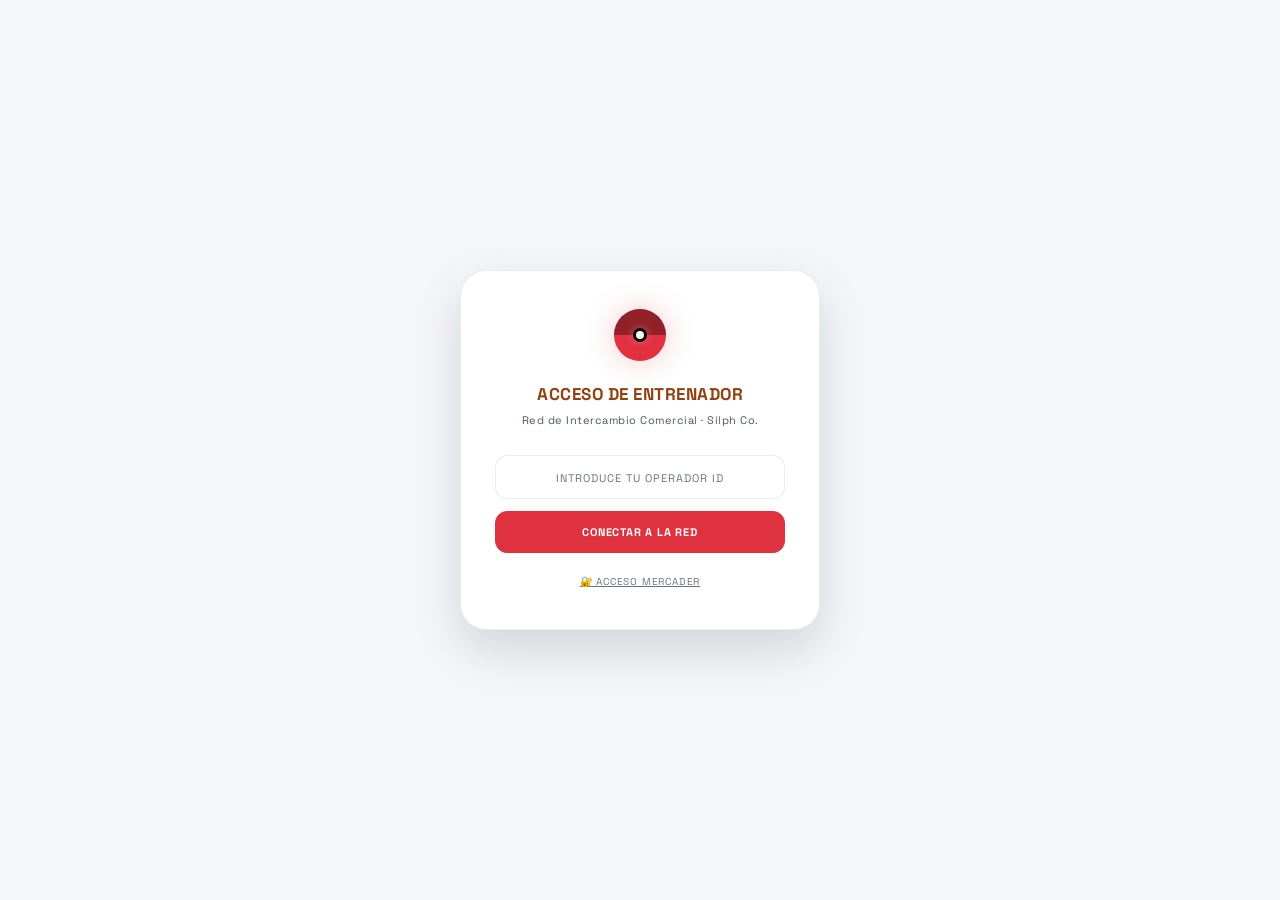
==== commit 79139948: "Update index.html" ====
--- a/index.html
+++ b/index.html
@@ -1,5 +1,5 @@
 <!DOCTYPE html>
-<!-- Silph Co v79 | Build: 2026-09-12 -->
+<!-- Silph Co v82 | Build: 2026-10-07 -->
 <html lang="es">
 <head>
 <meta charset="UTF-8">
@@ -419,7 +419,86 @@
 .mj-empty{text-align:center;padding:32px 16px;color:var(--txt-muted);font-family:var(--font-display);font-size:12px}
 .mj-badge-retirada{position:absolute;top:10px;right:10px;font-size:9px;background:rgba(248,113,113,.15);border:1px solid rgba(248,113,113,.3);color:#dc2626;border-radius:99px;padding:2px 8px;font-family:var(--font-display);font-weight:700}
 .mj-badge-vendida{position:absolute;top:10px;right:10px;font-size:9px;background:rgba(52,211,153,.15);border:1px solid rgba(52,211,153,.3);color:#059669;border-radius:99px;padding:2px 8px;font-family:var(--font-display);font-weight:700}
-/* ══ SUBASTAS ══════════════════════════════════════════════════════════════ */
+/* ═══ LIGA POKÉINOMANA ═══ */
+.liga-proximamente{display:flex;flex-direction:column;align-items:center;justify-content:center;padding:48px 20px;text-align:center}
+.liga-proximamente-icon{font-size:52px;margin-bottom:16px;opacity:.7}
+.liga-proximamente-title{font-family:var(--font-display);font-size:18px;font-weight:800;color:var(--txt-primary);margin-bottom:8px}
+.liga-proximamente-sub{font-size:13px;color:var(--txt-muted);max-width:340px;line-height:1.6;margin-bottom:16px}
+.liga-proximamente-badge{display:inline-flex;align-items:center;gap:6px;background:rgba(74,66,176,.08);border:1px solid rgba(74,66,176,.2);border-radius:99px;padding:6px 14px;font-family:var(--font-display);font-size:11px;font-weight:700;color:var(--neon-arena);letter-spacing:.5px}
+.liga-jornada-card{background:var(--bg-card);border:1px solid var(--borde);border-radius:var(--r-lg);margin-bottom:10px;overflow:hidden;box-shadow:var(--shadow-sm)}
+.liga-jornada-header{padding:12px 16px;display:flex;align-items:center;justify-content:space-between;cursor:pointer;transition:background .12s}
+.liga-jornada-header:hover{background:var(--bg-overlay)}
+.liga-jornada-title{font-family:var(--font-display);font-size:13px;font-weight:700;color:var(--txt-primary)}
+.liga-jornada-meta{font-size:10px;color:var(--txt-muted);margin-top:2px}
+.liga-estado-pill{font-size:9px;font-weight:700;border-radius:99px;padding:3px 10px;letter-spacing:.5px;text-transform:uppercase;font-family:var(--font-display)}
+.liga-estado-pendiente{background:rgba(217,164,4,.1);border:1px solid rgba(217,164,4,.25);color:var(--amarillo)}
+.liga-estado-en-curso{background:rgba(74,66,176,.1);border:1px solid rgba(74,66,176,.25);color:var(--neon-arena)}
+.liga-estado-completada{background:rgba(16,185,129,.08);border:1px solid rgba(16,185,129,.2);color:#059669}
+.liga-jornada-body{padding:0 14px 12px}
+.liga-jornada-body.oculto{display:none}
+.liga-match-row{display:flex;align-items:center;gap:10px;padding:9px 12px;background:var(--bg-overlay);border:1px solid var(--borde);border-radius:var(--r-sm);margin-bottom:5px;transition:border-color .12s}
+.liga-match-row.completado{border-color:rgba(16,185,129,.2)}
+.liga-match-row.pendiente{border-color:rgba(217,164,4,.15)}
+.liga-match-player{flex:1;font-family:var(--font-display);font-size:12px;font-weight:700;text-align:center;color:var(--txt-primary)}
+.liga-match-player.ganador{color:#059669}
+.liga-match-player.perdedor{color:var(--txt-muted)}
+.liga-match-vs{font-size:10px;font-weight:700;color:var(--txt-muted);letter-spacing:1px;font-family:var(--font-display)}
+.liga-match-btn{background:var(--neon-arena);color:#fff;border:none;border-radius:var(--r-sm);padding:5px 12px;font-family:var(--font-display);font-size:10px;font-weight:700;cursor:pointer;transition:filter .12s;white-space:nowrap}
+.liga-match-btn:hover{filter:brightness(1.12)}
+.liga-match-btn.anular{background:var(--bg-overlay);color:var(--txt-muted);border:1px solid var(--borde)}
+.liga-match-btn.anular:hover{background:rgba(224,49,63,.08);color:var(--rojo);border-color:rgba(224,49,63,.3)}
+.liga-tabla{width:100%;border-collapse:collapse}
+.liga-tabla th{font-family:var(--font-display);font-size:9px;font-weight:700;letter-spacing:.8px;text-transform:uppercase;color:var(--txt-muted);padding:7px 10px;text-align:center;border-bottom:1px solid var(--borde)}
+.liga-tabla th:nth-child(2){text-align:left}
+.liga-tabla td{padding:9px 10px;text-align:center;font-size:12px;border-bottom:1px solid rgba(16,24,40,.04);transition:background .1s}
+.liga-tabla td:nth-child(2){text-align:left}
+.liga-tabla tr:hover td{background:var(--bg-overlay)}
+.liga-tabla tr.finalista-row td:first-child{border-left:3px solid var(--neon-arena)}
+.liga-pos-badge{width:24px;height:24px;border-radius:50%;display:inline-flex;align-items:center;justify-content:center;font-family:var(--font-display);font-size:10px;font-weight:800}
+.liga-pos-1{background:linear-gradient(135deg,#fbbf24,#f59e0b);color:#000}
+.liga-pos-2{background:linear-gradient(135deg,#94a3b8,#64748b);color:#fff}
+.liga-pos-3{background:linear-gradient(135deg,#f97316,#ea580c);color:#fff}
+.liga-pos-n{background:var(--bg-overlay);color:var(--txt-muted);border:1px solid var(--borde)}
+.liga-pts-pill{background:rgba(74,66,176,.1);border:1px solid rgba(74,66,176,.2);color:var(--neon-arena);border-radius:99px;padding:2px 10px;font-family:var(--font-display);font-size:11px;font-weight:800}
+.liga-player-cell{display:flex;align-items:center;gap:7px}
+.liga-avatar{width:26px;height:26px;border-radius:50%;display:inline-flex;align-items:center;justify-content:center;font-family:var(--font-display);font-size:11px;font-weight:700;flex-shrink:0}
+.liga-fin-tag{font-size:9px;background:rgba(74,66,176,.08);border:1px solid rgba(74,66,176,.2);color:var(--neon-arena);border-radius:99px;padding:1px 6px;margin-left:4px;font-family:var(--font-display);font-weight:700}
+.liga-progress-bar{height:5px;background:var(--bg-overlay);border-radius:3px;overflow:hidden;margin-top:6px;border:1px solid var(--borde)}
+.liga-progress-fill{height:100%;background:linear-gradient(90deg,var(--neon-arena),#8b5cf6);border-radius:3px;transition:width .5s ease}
+.liga-modal-overlay{display:none;position:fixed;inset:0;background:rgba(17,24,39,.5);backdrop-filter:blur(4px);z-index:9000;align-items:center;justify-content:center}
+.liga-modal-overlay.abierto{display:flex}
+.liga-modal{background:var(--bg-card);border:1px solid var(--borde);border-radius:var(--r-xl);padding:24px;max-width:400px;width:90%;box-shadow:var(--shadow-xl)}
+.liga-modal-title{font-family:var(--font-display);font-size:15px;font-weight:800;color:var(--txt-primary);margin-bottom:4px}
+.liga-modal-sub{font-size:11px;color:var(--txt-muted);margin-bottom:16px}
+.liga-modal-players{display:flex;align-items:center;justify-content:space-around;gap:10px;margin-bottom:14px}
+.liga-modal-player-btn{flex:1;padding:14px 8px;border-radius:var(--r-md);border:2px solid var(--borde);background:var(--bg-overlay);color:var(--txt-primary);font-family:var(--font-display);font-size:14px;font-weight:700;cursor:pointer;transition:all .15s;text-align:center}
+.liga-modal-player-btn:hover{border-color:var(--neon-arena)}
+.liga-modal-player-btn.sel-win{border-color:#059669;background:rgba(16,185,129,.08);color:#059669}
+.liga-modal-player-btn.sel-lose{border-color:var(--borde);opacity:.6}
+.liga-modal-vs{font-size:11px;font-weight:700;color:var(--txt-muted);padding:0 8px;font-family:var(--font-display)}
+.liga-modal-actions{display:flex;gap:8px;margin-top:14px}
+.liga-modal-btn{padding:10px 18px;border-radius:var(--r-md);font-family:var(--font-display);font-size:12px;font-weight:700;cursor:pointer;border:none;transition:all .15s}
+.liga-modal-btn.primary{background:var(--neon-arena);color:#fff}
+.liga-modal-btn.primary:disabled{opacity:.4;cursor:not-allowed}
+.liga-modal-btn.ghost{background:var(--bg-overlay);color:var(--txt-secondary);border:1px solid var(--borde)}
+.liga-bracket-match{background:var(--bg-card);border:1px solid var(--borde);border-radius:var(--r-md);overflow:hidden;min-width:200px;box-shadow:var(--shadow-sm)}
+.liga-bracket-title{background:var(--bg-overlay);padding:7px 12px;font-family:var(--font-display);font-size:10px;font-weight:700;letter-spacing:.5px;text-transform:uppercase;color:var(--txt-muted);border-bottom:1px solid var(--borde);text-align:center}
+.liga-bracket-player{padding:10px 14px;font-family:var(--font-display);font-size:12px;font-weight:600;display:flex;align-items:center;justify-content:space-between;border-bottom:1px solid rgba(16,24,40,.05)}
+.liga-bracket-player:last-child{border-bottom:none}
+.liga-bracket-player.winner{color:#059669;background:rgba(16,185,129,.05)}
+.liga-bracket-player.loser{color:var(--txt-muted)}
+.liga-champion-card{background:linear-gradient(135deg,rgba(217,164,4,.08),rgba(74,66,176,.06));border:1px solid rgba(217,164,4,.3);border-radius:var(--r-lg);padding:24px;text-align:center}
+.liga-champion-name{font-family:var(--font-display);font-size:22px;font-weight:900;color:var(--amarillo)}
+.liga-podio{display:flex;align-items:flex-end;justify-content:center;gap:8px;margin:20px 0}
+.liga-podio-item{text-align:center}
+.liga-pedestal{border-radius:var(--r-sm) var(--r-sm) 0 0;display:flex;align-items:center;justify-content:center;font-family:var(--font-display);font-size:18px;font-weight:900}
+.liga-pedestal-1{width:78px;height:88px;background:linear-gradient(135deg,#fbbf24,#f59e0b);color:#000}
+.liga-pedestal-2{width:68px;height:68px;background:linear-gradient(135deg,#94a3b8,#64748b);color:#fff}
+.liga-pedestal-3{width:68px;height:54px;background:linear-gradient(135deg,#f97316,#ea580c);color:#fff}
+.liga-podio-name{font-family:var(--font-display);font-size:11px;font-weight:700;margin-top:5px;color:var(--txt-secondary)}
+.liga-gym-pips{display:flex;gap:3px}
+.liga-gym-pip{width:9px;height:9px;border-radius:50%;background:var(--bg-overlay);border:1px solid var(--borde);transition:all .2s}
+.liga-gym-pip.done{background:var(--amarillo);border-color:var(--amarillo)}
 .sub-objeto-card{background:linear-gradient(135deg,var(--bg-elevated),rgba(251,191,36,.07));border:1px solid rgba(251,191,36,.3);border-radius:var(--r-lg);padding:20px;text-align:center;margin-bottom:16px;position:relative;overflow:hidden}
 .sub-objeto-card::before{content:'';position:absolute;inset:0;background:radial-gradient(ellipse at 50% 0%,rgba(251,191,36,.1) 0%,transparent 70%);pointer-events:none}
 .sub-obj-icon{font-size:52px;margin-bottom:6px;display:block;filter:drop-shadow(0 0 10px rgba(251,191,36,.5))}
@@ -1774,7 +1853,7 @@
     <div class="more-sheet-item" onclick="navegarA('red-entrenadores');cerrarMasSheet()"><span class="ms-icon">📡</span> Red de Entrenadores</div>
     <div class="more-sheet-item" onclick="navegarA('duelos');cerrarMasSheet()"><span class="ms-icon">🥊</span> Duelos PvP</div>
     <div class="more-sheet-item" onclick="navegarA('torneos');cerrarMasSheet()"><span class="ms-icon">🏟️</span> Torneos</div>
-
+    <div class="more-sheet-item" onclick="navegarA('liga');cerrarMasSheet()"><span class="ms-icon">⚔️</span> Liga</div>
     <div class="more-sheet-item" onclick="navegarA('vidas-sacrificios');cerrarMasSheet()"><span class="ms-icon">❤️</span> Vidas y Sacrificios</div>
     <div class="more-sheet-item" onclick="navegarA('medallas-torneos');cerrarMasSheet()"><span class="ms-icon">🏆</span> Medallas y Torneos</div>
     <div class="more-sheet-item" onclick="cerrarMasSheet();abrirOverlayDiarioNativo()"><span class="ms-icon">📖</span> Bitácora</div>
@@ -1813,6 +1892,12 @@
     <div class="login-sub">Red de Intercambio Comercial · Silph Co.</div>
     <input type="text" id="login-nombre" class="login-input" placeholder="INTRODUCE TU OPERADOR ID" onkeydown="if(event.key==='Enter')ingresarAlSistema()">
     <button class="btn-login" onclick="ingresarAlSistema()">CONECTAR A LA RED</button>
+    <div style="margin-top:16px"><a href="#" onclick="alternarLoginAdmin();return false" style="font-size:10px;color:var(--txt-muted);font-family:var(--font-display);letter-spacing:.8px;text-decoration:underline;cursor:pointer">🔐 ACCESO MERCADER</a></div>
+    <div id="login-admin-panel" style="display:none;margin-top:14px">
+      <input type="email" id="login-admin-email" class="login-input" placeholder="CORREO DEL MERCADER" autocomplete="username" onkeydown="if(event.key==='Enter')document.getElementById('login-admin-pass').focus()">
+      <input type="password" id="login-admin-pass" class="login-input" placeholder="CONTRASEÑA" autocomplete="current-password" onkeydown="if(event.key==='Enter')ingresarComoMercader()">
+      <button class="btn-login" onclick="ingresarComoMercader()">ENTRAR COMO MERCADER</button>
+    </div>
   </div>
 </div>
 <div id="app-shell" class="app-shell">
@@ -1838,6 +1923,7 @@
       <div class="nav-item" id="nav-eventos" onclick="navegarA('eventos')"><span class="nav-icon">⚔️</span><span class="nav-label">Eventos</span></div>
       <div class="nav-item" id="nav-duelos" onclick="navegarA('duelos')"><span class="nav-icon">🥊</span><span class="nav-label">Duelos PvP</span></div>
       <div class="nav-item" id="nav-torneos" onclick="navegarA('torneos')"><span class="nav-icon">🏟️</span><span class="nav-label">Torneos</span></div>
+      <div class="nav-item" id="nav-liga" onclick="navegarA('liga')"><span class="nav-icon">⚔️</span><span class="nav-label">Liga</span></div>
 
 
       <div class="nav-section-label">Personal</div>
@@ -2408,7 +2494,76 @@
       </div>
     </section>
 
-    <!-- ASISTENTE -->
+    <!-- LIGA POKÉINOMANA -->
+    <section id="section-liga" class="page-section">
+      <div class="hero-strip">
+        <div class="section-title">⚔️ Liga Pokéinomana</div>
+        <div class="section-subtitle">Todos contra todos — los mejores pasan a la Finalísima</div>
+      </div>
+
+      <!-- Sin liga creada -->
+      <div id="liga-sin-crear">
+        <div class="card">
+          <div class="liga-proximamente">
+            <div class="liga-proximamente-icon">⚔️</div>
+            <div class="liga-proximamente-title">Liga Pokéinomana</div>
+            <div class="liga-proximamente-sub" id="liga-sin-crear-sub">El Mercader todavía no ha creado la Liga.</div>
+            <div class="liga-proximamente-badge" id="liga-sin-crear-badge">⏳ Próximamente</div>
+          </div>
+        </div>
+      </div>
+
+      <!-- Liga activa -->
+      <div id="liga-activa" style="display:none">
+
+        <!-- Sub-tabs -->
+        <div style="display:flex;gap:4px;overflow-x:auto;margin-bottom:14px;padding-bottom:2px">
+          <button class="dios-tab active" id="ltab-clasificacion" onclick="ligaTab('clasificacion')" style="color:var(--neon-arena);border-color:rgba(74,66,176,.3)">🏆 Clasificación</button>
+          <button class="dios-tab" id="ltab-calendario"   onclick="ligaTab('calendario')">📅 Calendario</button>
+          <button class="dios-tab" id="ltab-combates"     onclick="ligaTab('combates')">⚔️ Combates</button>
+          <button class="dios-tab" id="ltab-finalisima"   onclick="ligaTab('finalisima')">🎖️ Finalísima</button>
+        </div>
+
+        <!-- CLASIFICACIÓN -->
+        <div id="ldv-clasificacion" class="liga-dios-view">
+          <div class="card" style="margin-bottom:12px">
+            <div class="card-title">Clasificación General</div>
+            <div style="font-size:11px;color:var(--txt-muted);margin-bottom:12px">Top 4 pasan a la Finalísima · Victoria +3 pts · Derrota +1 pt</div>
+            <table class="liga-tabla" id="liga-tabla-clas"></table>
+          </div>
+          <div class="card">
+            <div class="card-title">Progreso individual</div>
+            <div id="liga-fichas"></div>
+          </div>
+        </div>
+
+        <!-- CALENDARIO (solo visual) -->
+        <div id="ldv-calendario" class="liga-dios-view" style="display:none">
+          <div class="card" style="margin-bottom:12px">
+            <div class="card-title">Calendario de Jornadas</div>
+            <div style="font-size:11px;color:var(--txt-muted)" id="liga-cal-info"></div>
+          </div>
+          <div id="liga-cal-cont"></div>
+        </div>
+
+        <!-- COMBATES -->
+        <div id="ldv-combates" class="liga-dios-view" style="display:none">
+          <div class="card" style="margin-bottom:12px">
+            <div class="card-title">Registro de Combates</div>
+            <div style="font-size:11px;color:var(--txt-muted)">Registra el resultado de cada combate. Todos los jugadores pueden hacerlo.</div>
+          </div>
+          <div id="liga-combates-cont"></div>
+        </div>
+
+        <!-- FINALÍSIMA -->
+        <div id="ldv-finalisima" class="liga-dios-view" style="display:none">
+          <div id="liga-fin-cont"></div>
+        </div>
+
+      </div><!-- /liga-activa -->
+    </section>
+
+    <!-- ASISTENTE -->    <!-- ASISTENTE -->
     <section id="section-asistente" class="page-section">
       <div class="hero-strip">
         <div class="section-title">🤖 Mercader</div>
@@ -2609,6 +2764,7 @@
         <button class="dios-tab" id="dtab-nuevolocke" onclick="cambiarAdminTab('nuevolocke')" style="color:#e2646f;border-color:rgba(216,41,63,.3)">🔄 Nuevo Locke</button>
         <button class="dios-tab" id="dtab-subasta" onclick="cambiarAdminTab('subasta')" style="color:#fbbf24;border-color:rgba(251,191,36,.3)">🔨 Subasta</button>
         <button class="dios-tab" id="dtab-almacen" onclick="cambiarAdminTab('almacen')" style="color:#34d399;border-color:rgba(52,211,153,.3)">📦 Almacén</button>
+        <button class="dios-tab" id="dtab-liga" onclick="cambiarAdminTab('liga')" style="color:var(--neon-arena);border-color:rgba(74,66,176,.3)">⚔️ Liga</button>
         <button class="dios-tab" id="dtab-backup" onclick="cambiarAdminTab('backup')" style="color:#60a5fa;border-color:rgba(96,165,250,.3)">💾 Backups</button>
         
       </div>
@@ -3190,6 +3346,39 @@
         </div>
       </div>
 
+      <!-- LIGA ADMIN -->
+      <div id="dv-liga" class="dios-view">
+        <div class="card" style="max-width:540px;border-color:rgba(74,66,176,.25)" id="dv-liga-crear">
+          <div class="card-title" style="color:var(--neon-arena)">⚔️ Crear Liga</div>
+          <div style="font-size:12px;color:var(--txt-muted);margin-bottom:16px;line-height:1.6">Elige los jugadores participantes y el formato. Se generará el calendario automáticamente.</div>
+          <div style="margin-bottom:14px">
+            <div style="font-size:9px;color:var(--txt-muted);font-family:var(--font-display);letter-spacing:.5px;text-transform:uppercase;margin-bottom:6px">Nombre</div>
+            <input type="text" id="liga-crear-nombre" class="admin-input" style="margin:0;width:100%" placeholder="Liga Pokéinomana" value="Liga Pokéinomana">
+          </div>
+          <div style="margin-bottom:14px">
+            <div style="font-size:9px;color:var(--txt-muted);font-family:var(--font-display);letter-spacing:.5px;text-transform:uppercase;margin-bottom:8px">Participantes</div>
+            <div id="liga-crear-chips" style="display:flex;flex-wrap:wrap;gap:6px"></div>
+          </div>
+          <div style="margin-bottom:16px">
+            <div style="font-size:9px;color:var(--txt-muted);font-family:var(--font-display);letter-spacing:.5px;text-transform:uppercase;margin-bottom:8px">Formato</div>
+            <div style="display:flex;gap:8px">
+              <button class="btn-admin active" id="liga-fmt-simple" onclick="ligaFmt('simple')" style="flex:1;justify-content:center">🔁 Vuelta simple</button>
+              <button class="btn-admin" id="liga-fmt-doble" onclick="ligaFmt('doble')" style="flex:1;justify-content:center">🔁🔁 Doble vuelta</button>
+            </div>
+            <div id="liga-crear-preview" style="margin-top:8px;padding:8px 10px;background:var(--bg-overlay);border:1px solid var(--borde);border-radius:var(--r-sm);font-size:11px;color:var(--txt-muted);font-family:var(--font-display)">Selecciona jugadores para ver el resumen.</div>
+          </div>
+          <button class="btn-admin arena" style="width:100%;justify-content:center" onclick="ligaCrear()">⚔️ Crear Liga</button>
+        </div>
+        <div class="card" style="max-width:540px;border-color:rgba(74,66,176,.25);margin-top:12px;display:none" id="dv-liga-activa">
+          <div class="card-title" style="color:var(--neon-arena)">⚔️ Liga activa</div>
+          <div id="dv-liga-info" style="font-size:12px;color:var(--txt-muted);margin-bottom:16px"></div>
+          <div style="display:flex;gap:8px;flex-wrap:wrap">
+            <button class="btn-admin danger" onclick="ligaFinalizar()">🏁 Finalizar Liga</button>
+            <button class="btn-admin danger" onclick="ligaEliminar()">🗑️ Eliminar Liga</button>
+          </div>
+        </div>
+      </div>
+
       <!-- BACKUP Y RESTAURACIÓN -->
       <div id="dv-backup" class="dios-view">
         <div class="card" style="max-width:560px;border-color:rgba(96,165,250,.25)">
@@ -3346,10 +3535,40 @@
     </div>
   </div>
 </div>
+<!-- MODAL LIGA: REGISTRAR RESULTADO -->
+<div class="liga-modal-overlay" id="liga-modal-resultado">
+  <div class="liga-modal">
+    <div class="liga-modal-title">⚔️ Registrar Resultado</div>
+    <div class="liga-modal-sub" id="liga-modal-info">Jornada 1</div>
+    <div style="font-size:11px;color:var(--txt-muted);margin-bottom:10px">Pulsa al ganador del combate</div>
+    <div class="liga-modal-players">
+      <button class="liga-modal-player-btn" id="liga-modal-p1" onclick="ligaSelGanador(0)"></button>
+      <div class="liga-modal-vs">VS</div>
+      <button class="liga-modal-player-btn" id="liga-modal-p2" onclick="ligaSelGanador(1)"></button>
+    </div>
+    <div id="liga-modal-preview" style="text-align:center;font-size:11px;color:var(--txt-muted);min-height:16px;margin-bottom:6px"></div>
+    <div class="liga-modal-actions">
+      <button class="liga-modal-btn primary" id="liga-modal-confirmar" onclick="ligaConfirmarResultado()" disabled>✓ Confirmar</button>
+      <button class="liga-modal-btn ghost" onclick="ligaCerrarModal()">Cancelar</button>
+    </div>
+  </div>
+</div>
+<div class="liga-modal-overlay" id="liga-modal-anular">
+  <div class="liga-modal">
+    <div class="liga-modal-title">❌ Anular Resultado</div>
+    <div class="liga-modal-sub" id="liga-modal-anular-info"></div>
+    <div style="font-size:12px;color:var(--txt-muted);margin-bottom:14px">¿Anular este resultado? Se eliminarán los puntos asignados.</div>
+    <div class="liga-modal-actions">
+      <button class="liga-modal-btn" style="background:rgba(224,49,63,.1);color:var(--rojo);border:1px solid rgba(224,49,63,.25)" onclick="ligaConfirmarAnular()">Anular resultado</button>
+      <button class="liga-modal-btn ghost" onclick="document.getElementById('liga-modal-anular').classList.remove('abierto')">Cancelar</button>
+    </div>
+  </div>
+</div>
 <script type="module">
 import { initializeApp } from "https://www.gstatic.com/firebasejs/10.8.0/firebase-app.js";
 import { getDatabase, ref, set, onValue, get } from "https://www.gstatic.com/firebasejs/10.8.0/firebase-database.js";
 import { getStorage, ref as storageRef, uploadBytes, getDownloadURL, deleteObject } from "https://www.gstatic.com/firebasejs/10.8.0/firebase-storage.js";
+import { getAuth, onAuthStateChanged, signInWithEmailAndPassword, signOut } from "https://www.gstatic.com/firebasejs/10.8.0/firebase-auth.js";
 
 const firebaseConfig = {
     apiKey: "AIzaSyAgN5I8-o1WpWXfRq96FZXCF8ELmdC-ghw",
@@ -3363,6 +3582,50 @@
 const app = initializeApp(firebaseConfig);
 const db = getDatabase(app);
 const storage = getStorage(app);
+
+/* ═══ AUTENTICACIÓN (Firebase Authentication · Email/Password) ═══
+   ÚNICA fuente de verdad para saber si alguien es administrador:
+   el UID del usuario autenticado por Firebase Auth.
+   - "srwiwa" es SOLO el nombre visible/ID de jugador del admin. NO concede permisos.
+   - sessionStorage('silph_user_sesion') solo recuerda el nombre visible. NO determina permisos.
+   - Estas constantes y funciones viven en el ámbito del módulo: no cuelgan de window,
+     así que no se pueden sobrescribir ni invocar desde la consola (F12). */
+const auth = getAuth(app);
+const ADMIN_UID = "u1H31ezHA1gdEe0MtGRaw9yoPax2";
+const ADMIN_NOMBRE_VISIBLE = "srwiwa";
+function esAdminAutenticado(){ return !!(auth.currentUser && auth.currentUser.uid === ADMIN_UID); }
+function _normalizarOperadorId(s){ return String(s||'').trim().toLowerCase().replace(/[.#$\[\]\s]/g,""); }
+let _authPrimeraLectura = false;
+const _authListo = new Promise(function(resolverAuth){
+  /* Red de seguridad: si Auth tardara demasiado, la web carga igualmente (sin permisos de admin). */
+  setTimeout(resolverAuth, 4000);
+  onAuthStateChanged(auth, function(user){
+    if(!_authPrimeraLectura){ _authPrimeraLectura = true; resolverAuth(); return; }
+    /* Cambios posteriores: sesión iniciada/cerrada/caducada en Firebase Auth */
+    if(!user && userSesion && _normalizarOperadorId(userSesion) === ADMIN_NOMBRE_VISIBLE){
+      /* Se perdió la sesión real del admin: se cierra también la sesión de la app */
+      if(window.cerrarSesionOperador) window.cerrarSesionOperador();
+      return;
+    }
+    _refrescarUIAdmin();
+  });
+});
+function _refrescarUIAdmin(){
+  const es = esAdminAutenticado();
+  const bA = document.getElementById('nav-admin'); if(bA && userSesion) bA.style.display = es ? 'flex' : 'none';
+  const ad = document.getElementById('more-sheet-admin'); if(ad) ad.style.display = es ? 'flex' : 'none';
+  if(userSesion && typeof _actualizarSidebarFooter==='function') _actualizarSidebarFooter();
+  const sa = document.getElementById('section-admin');
+  if(!es && sa && sa.classList.contains('active') && window.navegarA) window.navegarA('inicio');
+}
+/* Si el nombre guardado en sessionStorage es el reservado del admin pero NO hay sesión real
+   de Firebase Auth como admin, se descarta (editar sessionStorage no da acceso a nada). */
+function _sanearSesionReservada(){
+  if(userSesion && _normalizarOperadorId(userSesion) === ADMIN_NOMBRE_VISIBLE && !esAdminAutenticado()){
+    userSesion = null;
+    try{ sessionStorage.removeItem('silph_user_sesion'); }catch(e){}
+  }
+}
 
 const CAMARA_CATEGORIAS = {
     comun:{label:'Objetos Comunes',coste:2,icon:'🧴',badgeClass:'cat-comun'},
@@ -3401,6 +3664,7 @@
     {id:310,tienda:'illegal',cat:'Hack de Sistema',nombre:'Resurrección Robada',precioPf:8,stock:1,icon:'🔮',desc:'Robas un Poke muerto de otro.'}
 ];
 let baseDatos={productos:[],jugadores:{},intercambios:{},arena:{},camara:{},legalOpen:true,packOpen:true,illegalOpen:true,eventoSistema:"normal",radio:{canciones:{},semillaOrden:0,inicioEpoch:0,activada:false},actividadGlobal:[],adminLog:[]};
+/* userSesion = nombre VISIBLE del jugador (recordado en sessionStorage). NO determina permisos: el admin se reconoce SOLO por esAdminAutenticado() (UID de Firebase Auth). */
 let userSesion=sessionStorage.getItem('silph_user_sesion')||null;
 let filtroCategoriaGlobal="";
 const MAX_COMPRAS=3,MS_EN_6_HORAS=3*60*60*1000; // 3h (antes 6h)
@@ -3550,7 +3814,7 @@
     }
 }
 window.conmutarRadioGlobal=function(estado){
-    if(!userSesion||userSesion.toLowerCase()!=="srwiwa"){mostrarNotificacion("Acceso denegado.","error","🔒");return;}
+    if(!esAdminAutenticado()){mostrarNotificacion("Acceso denegado.","error","🔒");return;}
     if(!baseDatos.radio)baseDatos.radio={canciones:{},semillaOrden:0,inicioEpoch:0,activada:false};
     baseDatos.radio.activada=estado;
     if(estado){
@@ -3563,9 +3827,9 @@
 };
 window.ajustarVolumenRadio=function(v){radioVolumen=Math.max(0,Math.min(1,parseFloat(v)));localStorage.setItem('silph_radio_volumen',String(radioVolumen));if(radioVolumen>0&&radioSilenciada){radioSilenciada=false;localStorage.setItem('silph_radio_silenciada','false');}if(radioAudioEl)radioAudioEl.volume=radioSilenciada?0:radioVolumen;let ic=document.getElementById('radio-icono-vol');if(ic)ic.textContent=radioSilenciada||radioVolumen===0?'🔇':(radioVolumen<0.5?'🔉':'🔊');};
 window.alternarSilencioRadio=function(){radioSilenciada=!radioSilenciada;localStorage.setItem('silph_radio_silenciada',String(radioSilenciada));if(radioAudioEl)radioAudioEl.volume=radioSilenciada?0:radioVolumen;let ic=document.getElementById('radio-icono-vol');if(ic)ic.textContent=radioSilenciada?'🔇':(radioVolumen<0.5?'🔉':'🔊');};
-window.subirCancionesRadio=async function(fileList){if(!userSesion||userSesion.toLowerCase()!=="srwiwa"){mostrarNotificacion("Acceso denegado.","error","🔒");return;}let archivos=Array.from(fileList||[]);if(!archivos.length)return;let cajaEstado=document.getElementById('radio-subida-estado');for(const file of archivos){if(!file.type.startsWith('audio/'))continue;if(cajaEstado)cajaEstado.textContent=`Subiendo "${file.name}"...`;try{const ruta=`radio/${Date.now()}_${file.name.replace(/[^a-zA-Z0-9._-]/g,'_')}`,ar=storageRef(storage,ruta);await uploadBytes(ar,file);const url=await getDownloadURL(ar);const dur=await new Promise(res=>{let a=new Audio();a.preload='metadata';a.onloadedmetadata=()=>res(a.duration||180);a.onerror=()=>res(180);a.src=url;});let nid='song_'+Date.now()+Math.floor(Math.random()*1000);if(!baseDatos.radio)baseDatos.radio={canciones:{},semillaOrden:0,inicioEpoch:0,activada:false};if(!baseDatos.radio.canciones)baseDatos.radio.canciones={};baseDatos.radio.canciones[nid]={nombre:file.name.replace(/\.[^/.]+$/,''),url,duracion:Math.round(dur),ruta};if(!baseDatos.radio.semillaOrden)baseDatos.radio.semillaOrden=Date.now();if(!baseDatos.radio.inicioEpoch)baseDatos.radio.inicioEpoch=Date.now();guardarBD();}catch(err){mostrarNotificacion(`Error al subir "${file.name}".`,"error","⚠️");}}if(cajaEstado)cajaEstado.textContent='';logAdmin('Subir canciones radio',archivos.map(f=>f.name).join(', '));reproducirSonido('exito');mostrarNotificacion("Canciones añadidas a Radio Pokeinomana.","exito","📻");renderizarListaRadioAdmin();};
-window.eliminarCancionRadio=async function(id){if(!userSesion||userSesion.toLowerCase()!=="srwiwa")return;let cf=await mostrarConfirmacion({icono:'🗑️',titulo:'Eliminar canción',descripcion:'Se borrará también el archivo de Firebase Storage.',textoConfirmar:'Eliminar',tipo:'peligro'});if(!cf)return;let c=baseDatos.radio.canciones[id];if(c&&c.ruta){try{await deleteObject(storageRef(storage,c.ruta));}catch(e){}}let nombreCancion=c?c.nombre:id;delete baseDatos.radio.canciones[id];logAdmin('Eliminar canción radio',nombreCancion);mostrarNotificacion("Canción eliminada.","info","🗑️");renderizarListaRadioAdmin();};
-window.reiniciarOrdenRadio=function(){if(!userSesion||userSesion.toLowerCase()!=="srwiwa")return;if(!baseDatos.radio)baseDatos.radio={canciones:{},semillaOrden:0,inicioEpoch:0,activada:false};baseDatos.radio.semillaOrden=Date.now();baseDatos.radio.inicioEpoch=Date.now();logAdmin('Reiniciar orden radio','');reproducirSonido('exito');mostrarNotificacion("Orden reiniciado para todos los oyentes.","exito","🔀");};
+window.subirCancionesRadio=async function(fileList){if(!esAdminAutenticado()){mostrarNotificacion("Acceso denegado.","error","🔒");return;}let archivos=Array.from(fileList||[]);if(!archivos.length)return;let cajaEstado=document.getElementById('radio-subida-estado');for(const file of archivos){if(!file.type.startsWith('audio/'))continue;if(cajaEstado)cajaEstado.textContent=`Subiendo "${file.name}"...`;try{const ruta=`radio/${Date.now()}_${file.name.replace(/[^a-zA-Z0-9._-]/g,'_')}`,ar=storageRef(storage,ruta);await uploadBytes(ar,file);const url=await getDownloadURL(ar);const dur=await new Promise(res=>{let a=new Audio();a.preload='metadata';a.onloadedmetadata=()=>res(a.duration||180);a.onerror=()=>res(180);a.src=url;});let nid='song_'+Date.now()+Math.floor(Math.random()*1000);if(!baseDatos.radio)baseDatos.radio={canciones:{},semillaOrden:0,inicioEpoch:0,activada:false};if(!baseDatos.radio.canciones)baseDatos.radio.canciones={};baseDatos.radio.canciones[nid]={nombre:file.name.replace(/\.[^/.]+$/,''),url,duracion:Math.round(dur),ruta};if(!baseDatos.radio.semillaOrden)baseDatos.radio.semillaOrden=Date.now();if(!baseDatos.radio.inicioEpoch)baseDatos.radio.inicioEpoch=Date.now();guardarBD();}catch(err){mostrarNotificacion(`Error al subir "${file.name}".`,"error","⚠️");}}if(cajaEstado)cajaEstado.textContent='';logAdmin('Subir canciones radio',archivos.map(f=>f.name).join(', '));reproducirSonido('exito');mostrarNotificacion("Canciones añadidas a Radio Pokeinomana.","exito","📻");renderizarListaRadioAdmin();};
+window.eliminarCancionRadio=async function(id){if(!esAdminAutenticado())return;let cf=await mostrarConfirmacion({icono:'🗑️',titulo:'Eliminar canción',descripcion:'Se borrará también el archivo de Firebase Storage.',textoConfirmar:'Eliminar',tipo:'peligro'});if(!cf)return;let c=baseDatos.radio.canciones[id];if(c&&c.ruta){try{await deleteObject(storageRef(storage,c.ruta));}catch(e){}}let nombreCancion=c?c.nombre:id;delete baseDatos.radio.canciones[id];logAdmin('Eliminar canción radio',nombreCancion);mostrarNotificacion("Canción eliminada.","info","🗑️");renderizarListaRadioAdmin();};
+window.reiniciarOrdenRadio=function(){if(!esAdminAutenticado())return;if(!baseDatos.radio)baseDatos.radio={canciones:{},semillaOrden:0,inicioEpoch:0,activada:false};baseDatos.radio.semillaOrden=Date.now();baseDatos.radio.inicioEpoch=Date.now();logAdmin('Reiniciar orden radio','');reproducirSonido('exito');mostrarNotificacion("Orden reiniciado para todos los oyentes.","exito","🔀");};
 function renderizarListaRadioAdmin(){let box=document.getElementById('radio-admin-lista');if(!box)return;let canciones=obtenerListaCanciones();if(!canciones.length){box.innerHTML='<div style="color:var(--txt-muted);font-size:11px;text-align:center;padding:14px;font-family:var(--font-display)">Sin canciones subidas todavía.</div>';return;}box.innerHTML='';canciones.forEach(c=>{let m=Math.floor(c.duracion/60),s=String(Math.round(c.duracion%60)).padStart(2,'0');box.innerHTML+=`<div class="admin-item-card"><button class="btn-del-item" onclick="eliminarCancionRadio('${c.id}')">✕</button><div style="color:var(--txt-primary);font-size:12px;font-weight:600">🎵 ${escaparHTML(c.nombre)}</div><div style="font-size:10px;color:var(--txt-muted);margin-top:3px;font-family:var(--font-display)">${m}:${s}</div></div>`;});}
 
 /* ═══ CALCULADORA DE EFECTIVIDAD DE TIPOS ═══ */
@@ -4883,6 +5147,7 @@
 }
 
 window.generarTiendasAutomaticas = function(cual){
+  if(!esAdminAutenticado()){mostrarNotificacion("Acceso denegado.","error","🔒");return;}
   var tier    = parseInt(document.getElementById('gen-gimnasio').value);
   var maxGen  = parseInt(document.getElementById('gen-generacion').value);
   var cantidad= parseInt(document.getElementById('gen-cantidad').value)||8;
@@ -5593,7 +5858,7 @@
 window.abrirMasSheet=function(){
   reproducirSonido('abrir');
   const sh=document.getElementById('more-sheet'),bd=document.getElementById('more-sheet-backdrop'),ad=document.getElementById('more-sheet-admin');
-  if(ad)ad.style.display=(userSesion&&userSesion.toLowerCase()==='srwiwa')?'flex':'none';
+  if(ad)ad.style.display=esAdminAutenticado()?'flex':'none';
   sh.classList.add('open');bd.classList.add('active');document.body.style.overflow='hidden';
   requestAnimationFrame(()=>requestAnimationFrame(()=>sh.classList.add('show')));
 };
@@ -5626,9 +5891,10 @@
 
 /* ═══ FIREBASE ═══ */
 let _bdCargadaAlgunaVez=false;
+_authListo.then(function(){ _sanearSesionReservada();
 onValue(ref(db,'silph_co_market'),snapshot=>{
     const data=snapshot.val();
-    if(data){baseDatos=data;_bdCargadaAlgunaVez=true;if(!baseDatos.productos)baseDatos.productos=[];if(!baseDatos.jugadores)baseDatos.jugadores={};if(!baseDatos.intercambios)baseDatos.intercambios={};if(!baseDatos.arena)baseDatos.arena={};if(!baseDatos.camara)baseDatos.camara={};if(!baseDatos.eventoSistema)baseDatos.eventoSistema="normal";if(!baseDatos.radio)baseDatos.radio={canciones:{},semillaOrden:0,inicioEpoch:0,activada:false};if(!baseDatos.radio.canciones)baseDatos.radio.canciones={};if(baseDatos.radio.activada===undefined)baseDatos.radio.activada=false;if(!baseDatos.actividadGlobal)baseDatos.actividadGlobal=[];if(!baseDatos.adminLog)baseDatos.adminLog=[];if(!baseDatos.ruletas)baseDatos.ruletas={};if(!baseDatos.torneos)baseDatos.torneos={};if(!baseDatos.subasta)baseDatos.subasta={estado:'sin-activa'};if(!baseDatos.mercado)baseDatos.mercado={};window._ultimaBDConocida=JSON.parse(JSON.stringify(baseDatos));setTimeout(_aplicarEventoAutomatico,0);}
+    if(data){baseDatos=data;_bdCargadaAlgunaVez=true;if(!baseDatos.productos)baseDatos.productos=[];if(!baseDatos.jugadores)baseDatos.jugadores={};if(!baseDatos.intercambios)baseDatos.intercambios={};if(!baseDatos.arena)baseDatos.arena={};if(!baseDatos.camara)baseDatos.camara={};if(!baseDatos.eventoSistema)baseDatos.eventoSistema="normal";if(!baseDatos.radio)baseDatos.radio={canciones:{},semillaOrden:0,inicioEpoch:0,activada:false};if(!baseDatos.radio.canciones)baseDatos.radio.canciones={};if(baseDatos.radio.activada===undefined)baseDatos.radio.activada=false;if(!baseDatos.actividadGlobal)baseDatos.actividadGlobal=[];if(!baseDatos.adminLog)baseDatos.adminLog=[];if(!baseDatos.ruletas)baseDatos.ruletas={};if(!baseDatos.torneos)baseDatos.torneos={};if(!baseDatos.subasta)baseDatos.subasta={estado:'sin-activa'};if(!baseDatos.mercado)baseDatos.mercado={};if(!baseDatos.liga)baseDatos.liga=null;window._ultimaBDConocida=JSON.parse(JSON.stringify(baseDatos));setTimeout(_aplicarEventoAutomatico,0);}
     else if(_bdCargadaAlgunaVez){
         /* Ya habíamos cargado datos reales antes: una lectura vacía ahora es un fallo transitorio de red/Firebase, NO una base de datos vacía de verdad. Se ignora por completo para no arriesgarse a machacar los datos reales. */
         return;
@@ -5653,15 +5919,16 @@
         return;
     }
     sincronizarRadio();
-    if(userSesion){document.getElementById('login-screen').style.display='none';document.getElementById('app-shell').style.display='block';actualizarComprasPorTiempo();refrescarPantallaGamer();actualizarBannerAlertasVisuales();renderizarArenaPublica();renderizarCamaraPublica();actualizarBarraVidasDesdeDB();renderizarCementerioDOM();actualizarEstadisticasSacrificioPanel();renderizarActividadGlobalInicio();const bA=document.getElementById('nav-admin');if(bA)bA.style.display=(userSesion.toLowerCase()==="srwiwa")?"flex":"none";if(document.getElementById('section-admin').classList.contains('active'))redibujarConsolaAdminMaster();mejorarTodosLosSelects(document);refrescarSelectsPersonalizados();if(window.refrescarCarnetEntrenador)refrescarCarnetEntrenador();renderizarDuelosPvP();pvpActualizarAdminPanel();if(window.renderizarSubasta&&document.getElementById('tv-subasta')&&document.getElementById('tv-subasta').classList.contains('active'))window.renderizarSubasta();if(window.subastaActualizarAdminPanel&&document.getElementById('dv-subasta')&&document.getElementById('dv-subasta').classList.contains('active'))window.subastaActualizarAdminPanel();if(window.mjRenderizarTodo&&document.getElementById('tv-mercado')&&document.getElementById('tv-mercado').classList.contains('active'))window.mjRenderizarTodo();if(document.getElementById('section-tracker')&&document.getElementById('section-tracker').classList.contains('active'))renderizarTracker();if(document.getElementById('section-torneos')&&document.getElementById('section-torneos').classList.contains('active'))renderizarTorneos();if(document.getElementById('section-asistente')&&document.getElementById('section-asistente').classList.contains('active'))renderizarAsistente();renderizarMapaInicio();if(document.getElementById('section-misiones')&&document.getElementById('section-misiones').classList.contains('active'))renderizarMisiones();actualizarWidgetMisionesInicio();verificarMisionesCompletadasMision();/* ── Aplicar tema visual de la sección activa al restaurar sesión ── */var _secActiva='inicio';document.querySelectorAll('.page-section.active').forEach(function(el){var id=el.id;if(id&&id.startsWith('section-'))_secActiva=id.replace('section-','');});if(window._aplicarTemaSidebarNav)_aplicarTemaSidebarNav(_secActiva);if(window._actualizarSidebarFooter)_actualizarSidebarFooter();setTimeout(function(){renderizarAsistente();_asisSetSeccion(_secActiva);},400);}
+    if(userSesion){document.getElementById('login-screen').style.display='none';document.getElementById('app-shell').style.display='block';actualizarComprasPorTiempo();refrescarPantallaGamer();actualizarBannerAlertasVisuales();renderizarArenaPublica();renderizarCamaraPublica();actualizarBarraVidasDesdeDB();renderizarCementerioDOM();actualizarEstadisticasSacrificioPanel();renderizarActividadGlobalInicio();const bA=document.getElementById('nav-admin');if(bA)bA.style.display=esAdminAutenticado()?"flex":"none";if(document.getElementById('section-admin').classList.contains('active'))redibujarConsolaAdminMaster();mejorarTodosLosSelects(document);refrescarSelectsPersonalizados();if(window.refrescarCarnetEntrenador)refrescarCarnetEntrenador();renderizarDuelosPvP();pvpActualizarAdminPanel();if(window.renderizarSubasta&&document.getElementById('tv-subasta')&&document.getElementById('tv-subasta').classList.contains('active'))window.renderizarSubasta();if(window.subastaActualizarAdminPanel&&document.getElementById('dv-subasta')&&document.getElementById('dv-subasta').classList.contains('active'))window.subastaActualizarAdminPanel();if(window.mjRenderizarTodo&&document.getElementById('tv-mercado')&&document.getElementById('tv-mercado').classList.contains('active'))window.mjRenderizarTodo();if(window.renderizarLiga&&document.getElementById('section-liga')&&document.getElementById('section-liga').classList.contains('active'))window.renderizarLiga();if(document.getElementById('section-tracker')&&document.getElementById('section-tracker').classList.contains('active'))renderizarTracker();if(document.getElementById('section-torneos')&&document.getElementById('section-torneos').classList.contains('active'))renderizarTorneos();if(document.getElementById('section-asistente')&&document.getElementById('section-asistente').classList.contains('active'))renderizarAsistente();renderizarMapaInicio();if(document.getElementById('section-misiones')&&document.getElementById('section-misiones').classList.contains('active'))renderizarMisiones();actualizarWidgetMisionesInicio();verificarMisionesCompletadasMision();/* ── Aplicar tema visual de la sección activa al restaurar sesión ── */var _secActiva='inicio';document.querySelectorAll('.page-section.active').forEach(function(el){var id=el.id;if(id&&id.startsWith('section-'))_secActiva=id.replace('section-','');});if(window._aplicarTemaSidebarNav)_aplicarTemaSidebarNav(_secActiva);if(window._actualizarSidebarFooter)_actualizarSidebarFooter();setTimeout(function(){renderizarAsistente();_asisSetSeccion(_secActiva);},400);}
     else{document.getElementById('login-screen').style.display='flex';document.getElementById('app-shell').style.display='none';const bA=document.getElementById('nav-admin');if(bA)bA.style.display="none";}
 });
+}); /* fin _authListo.then */
 /* guardarBD ahora hace un "merge" inteligente en vez de sobrescribir toda la base de datos a ciegas:
    vuelve a leer lo último del servidor justo antes de guardar, y solo aplica encima los trozos
    (jugadores concretos, estructuras globales) que realmente hemos cambiado en local desde la última
    sincronización, dejando intacto todo lo demás. Esto evita que la acción de un jugador borre por
    accidente cambios recientes de otro (compras, PF, tracker, etc.) cuando dos guardados casi coinciden. */
-const _CAMPOS_GLOBALES_BD = ['productos','arena','camara','eventoSistema','radio','ruletas','lockeActivo','campeones','legalOpen','packOpen','illegalOpen','intercambios','actividadGlobal','adminLog','torneos','historialLockes','pvp','_eventoManualFijado','subasta','mercado','almacenHistorial'];
+const _CAMPOS_GLOBALES_BD = ['productos','arena','camara','eventoSistema','radio','ruletas','lockeActivo','campeones','legalOpen','packOpen','illegalOpen','intercambios','actividadGlobal','adminLog','torneos','historialLockes','pvp','_eventoManualFijado','subasta','mercado','almacenHistorial','liga'];
 async function guardarBD(){
   const local = baseDatos;
   try{
@@ -5751,6 +6018,7 @@
 }, 10 * 60 * 1000);
 
 window.restaurarBackupLocal = async function(idx){
+  if(!esAdminAutenticado()){mostrarNotificacion("Acceso denegado.","error","🔒");return;}
   try{
     const snapFB = await get(ref(db, _BACKUP_FB_PATH));
     if(!snapFB.exists()){ mostrarNotificacion('No hay backups en Firebase.','error','💾'); return; }
@@ -5790,6 +6058,7 @@
 };
 
 window.importarBDDesdeJSON = function(file){
+  if(!esAdminAutenticado()){mostrarNotificacion("Acceso denegado.","error","🔒");return;}
   if(!file) return;
   const reader = new FileReader();
   reader.onload = async function(e){
@@ -6116,7 +6385,7 @@
 };
 
 window.subastaAdminGenerar = function(){
-  if(!userSesion||userSesion.toLowerCase()!=='srwiwa') return;
+  if(!esAdminAutenticado()) return;
   const sub=baseDatos.subasta, ahora=Date.now();
   if(sub&&sub.estado==='activa'){mostrarNotificacion('Ya hay una subasta activa. Cancélala o entrégala primero.','error','🔨'); return;}
   const objeto=_subastaGenerarObjeto();
@@ -6134,7 +6403,7 @@
 };
 
 window.subastaAdminEntregarYa = async function(){
-  if(!userSesion||userSesion.toLowerCase()!=='srwiwa') return;
+  if(!esAdminAutenticado()) return;
   const sub=baseDatos.subasta;
   if(!sub||sub.estado!=='activa'){mostrarNotificacion('No hay subasta activa.','error','🔨'); return;}
   if(!sub.ganadorId){mostrarNotificacion('Nadie ha pujado. Cancela la subasta.','error','⚠️'); return;}
@@ -6147,7 +6416,7 @@
 };
 
 window.subastaAdminCancelar = async function(){
-  if(!userSesion||userSesion.toLowerCase()!=='srwiwa') return;
+  if(!esAdminAutenticado()) return;
   const sub=baseDatos.subasta;
   if(!sub||sub.estado!=='activa'){mostrarNotificacion('No hay subasta activa.','error','🔨'); return;}
   const cf=await mostrarConfirmacion({icono:'🗑️',titulo:'Cancelar subasta',descripcion:`¿Cancelar la subasta de ${sub.objeto.icon} ${sub.objeto.nombre}? Se devolverán los PF al pujador.`,textoConfirmar:'Cancelar',tipo:'sacrificio'});
@@ -6820,6 +7089,469 @@
 window.almacenInicializar = function(){
   almacenCargarJugadores();
   almacenRenderizarHistorial();
+};
+
+/* ═══════════════════════════════════════════════════════════════════════
+   LIGA POKÉINOMANA v2
+   — Admin crea liga eligiendo participantes + formato (simple/doble)
+   — Round Robin: todos vs todos, 1 o 2 veces según formato
+   — Jornadas distribuidas dinámicamente entre los 8 gimnasios
+   — Victoria +3 pts, Derrota +1 pt. Top 4 → Finalísima
+   — Solo admin (UID autenticado en Firebase Auth) hasta activación global
+   ═══════════════════════════════════════════════════════════════════════ */
+
+
+/* ═══════════════════════════════════════════════════════
+   LIGA POKÉINOMANA
+   ═══════════════════════════════════════════════════════ */
+
+const _LPV = 3; // pts victoria
+const _LPD = 1; // pts derrota
+const _LC  = ['#4a42b0','#8b5cf6','#059669','#d97706','#e0313f','#0891b2','#7c3aed','#0f766e'];
+
+function _lig(){ return (baseDatos && baseDatos.liga && Array.isArray(baseDatos.liga.jornadas)) ? baseDatos.liga : null; }
+function _lSave(){ guardarBD(); }
+function _lAdmin(){ return esAdminAutenticado(); }
+
+/* ── Round Robin ── */
+function _lRR(jugs){
+  var lista=jugs.slice(); if(lista.length%2!==0) lista.push('BYE');
+  var m=lista.length, rondas=[];
+  for(var r=0;r<m-1;r++){
+    var pares=[];
+    for(var i=0;i<m/2;i++){ var a=lista[i],b=lista[m-1-i]; if(a!=='BYE'&&b!=='BYE') pares.push([a,b]); }
+    rondas.push(pares); lista.splice(1,0,lista.pop());
+  }
+  return rondas;
+}
+function _lGenerarJornadas(jugs, fmt){
+  var v1=_lRR(jugs);
+  var rondas = fmt==='doble' ? v1.concat(v1.map(function(r){return r.map(function(p){return [p[1],p[0]];});})) : v1;
+  var n=rondas.length;
+  return rondas.map(function(ronda,r){
+    var gD=Math.max(1,Math.round(r*8/n)+1);
+    var gH=r===n-1?8:Math.max(gD,Math.round((r+1)*8/n));
+    return { num:r+1, gymDesde:gD, gymHasta:gH,
+      partidos:ronda.map(function(par,i){ return {id:r+'_'+i,j1:par[0],j2:par[1],ganador:null}; }) };
+  });
+}
+function _lGymLabel(j){ return j.gymDesde===j.gymHasta?'Gimnasio '+j.gymDesde:'Gimnasios '+j.gymDesde+'\u2013'+j.gymHasta; }
+
+/* ── Clasificación ── */
+function _lClas(){
+  var lig=_lig(); if(!lig) return [];
+  var m={};
+  lig.jugadores.forEach(function(n,i){ m[n]={nombre:n,pj:0,v:0,d:0,pts:0,color:_LC[i%_LC.length]}; });
+  lig.jornadas.forEach(function(j){ j.partidos.forEach(function(p){
+    if(!p.ganador) return;
+    var per=p.ganador===p.j1?p.j2:p.j1;
+    m[p.ganador].pj++;m[p.ganador].v++;m[p.ganador].pts+=_LPV;
+    m[per].pj++;m[per].d++;m[per].pts+=_LPD;
+  });});
+  return Object.values(m).sort(function(a,b){
+    if(b.pts!==a.pts) return b.pts-a.pts;
+    var enf=_lDirecto(a.nombre,b.nombre);
+    return enf===a.nombre?-1:enf===b.nombre?1:0;
+  });
+}
+function _lDirecto(j1,j2){
+  var lig=_lig(); if(!lig) return null;
+  for(var i=0;i<lig.jornadas.length;i++) for(var k=0;k<lig.jornadas[i].partidos.length;k++){
+    var p=lig.jornadas[i].partidos[k];
+    if((p.j1===j1&&p.j2===j2)||(p.j1===j2&&p.j2===j1)) return p.ganador;
+  }
+  return null;
+}
+function _lTotal(){
+  var lig=_lig(); if(!lig) return {t:0,c:0};
+  var t=0,c=0;
+  lig.jornadas.forEach(function(j){ t+=j.partidos.length; c+=j.partidos.filter(function(p){return p.ganador;}).length; });
+  return {t:t,c:c};
+}
+
+/* ── Render público ── */
+window.renderizarLiga=function(){
+  if(!_bdCargadaAlgunaVez) return;
+  var lig=_lig();
+  var sinCrear=document.getElementById('liga-sin-crear');
+  var activa=document.getElementById('liga-activa');
+  if(!sinCrear||!activa) return;
+
+  if(!lig){
+    sinCrear.style.display=''; activa.style.display='none';
+    // Si hay datos incompatibles en Firebase
+    var sub=document.getElementById('liga-sin-crear-sub');
+    var bad=document.getElementById('liga-sin-crear-badge');
+    if(baseDatos.liga&&typeof baseDatos.liga==='object'){
+      if(sub) sub.textContent='Hay una liga anterior incompatible. El Mercader debe eliminarla desde Modo Dios.';
+      if(bad) bad.textContent='\u26a0\ufe0f Formato antiguo';
+    } else {
+      if(sub) sub.textContent='El Mercader todav\xeda no ha creado la Liga.';
+      if(bad) bad.textContent='\u23f3 Pr\xf3ximamente';
+    }
+    return;
+  }
+
+  sinCrear.style.display='none'; activa.style.display='';
+  _lRenderTab(_lTabActual||'clasificacion');
+};
+
+var _lTabActual='clasificacion';
+window.ligaTab=function(tab){
+  _lTabActual=tab;
+  ['clasificacion','calendario','combates','finalisima'].forEach(function(t){
+    var btn=document.getElementById('ltab-'+t); if(btn) btn.classList.toggle('active',t===tab);
+    var view=document.getElementById('ldv-'+t); if(view) view.style.display=t===tab?'':'none';
+  });
+  _lRenderTab(tab);
+};
+function _lRenderTab(tab){
+  if(tab==='clasificacion') _lRenderClas();
+  if(tab==='calendario')    _lRenderCal();
+  if(tab==='combates')      _lRenderCombates();
+  if(tab==='finalisima')    _lRenderFin();
+}
+
+/* ── Clasificación ── */
+function _lRenderClas(){
+  var clas=_lClas(); var lig=_lig(); if(!lig) return;
+  var tc=document.getElementById('liga-tabla-clas'); if(tc) tc.innerHTML=_lTabla(clas);
+  var tp=_lTotal(); var pct=tp.t?Math.round(tp.c/tp.t*100):0;
+  var fic=document.getElementById('liga-fichas'); if(!fic) return;
+  fic.innerHTML=clas.map(function(j,i){
+    var enf=[];
+    lig.jornadas.forEach(function(jn){ jn.partidos.forEach(function(p){
+      if(p.j1!==j.nombre&&p.j2!==j.nombre) return;
+      var rival=p.j1===j.nombre?p.j2:p.j1,res='\u23f3 Pendiente',clr='color:var(--txt-muted)';
+      if(p.ganador===j.nombre){res='Victoria +'+_LPV;clr='color:#059669;font-weight:700';}
+      else if(p.ganador){res='Derrota +'+_LPD;}
+      enf.push({rival:rival,res:res,clr:clr,jn:jn.num});
+    });});
+    return '<div style="background:var(--bg-overlay);border:1px solid var(--borde);border-radius:var(--r-md);padding:12px;margin-bottom:8px">'
+      +'<div style="display:flex;align-items:center;gap:8px;margin-bottom:8px">'
+      +'<div class="liga-avatar" style="width:30px;height:30px;font-size:12px;background:'+j.color+'18;color:'+j.color+';border:1px solid '+j.color+'33">'+j.nombre.charAt(0).toUpperCase()+'</div>'
+      +'<div><div style="font-family:var(--font-display);font-size:12px;font-weight:800">#'+(i+1)+' '+j.nombre.toUpperCase()+'</div>'
+      +'<div style="font-size:10px;color:var(--txt-muted)">'+j.pj+' partidos \xb7 '+j.v+'V '+j.d+'D \xb7 '+j.pts+' pts</div></div>'
+      +'<span class="liga-pts-pill" style="margin-left:auto">'+j.pts+' pts</span></div>'
+      +'<div>'+enf.map(function(e){
+        return '<div style="display:flex;align-items:center;gap:8px;padding:5px 8px;background:var(--bg-card);border-radius:var(--r-sm);margin-bottom:3px;font-size:11px">'
+          +'<span style="font-size:9px;color:var(--txt-muted);font-family:var(--font-display);min-width:18px">J'+e.jn+'</span>'
+          +'<span style="flex:1;font-family:var(--font-display);font-weight:600">vs '+e.rival.toUpperCase()+'</span>'
+          +'<span style="'+e.clr+';font-family:var(--font-display)">'+e.res+'</span></div>';
+      }).join('')+'</div></div>';
+  }).join('');
+}
+
+function _lTabla(clas,max){
+  var n=max||clas.length;
+  var h='<thead><tr><th>POS</th><th style="text-align:left">JUGADOR</th><th>PJ</th><th>V</th><th>D</th><th>PTS</th></tr></thead><tbody>';
+  clas.slice(0,n).forEach(function(j,i){
+    var pos=i+1,pc=pos<=3?'liga-pos-'+pos:'liga-pos-n',fin=pos<=4;
+    h+='<tr class="'+(fin?'finalista-row':'')+'">'
+      +'<td><span class="liga-pos-badge '+pc+'">'+pos+'</span></td>'
+      +'<td><div class="liga-player-cell">'
+      +'<div class="liga-avatar" style="background:'+j.color+'18;color:'+j.color+';border:1px solid '+j.color+'33">'+j.nombre.charAt(0).toUpperCase()+'</div>'
+      +j.nombre.toUpperCase()+(fin?'<span class="liga-fin-tag">F</span>':'')+'</div></td>'
+      +'<td>'+j.pj+'</td><td style="color:#059669;font-weight:700">'+j.v+'</td><td style="color:var(--txt-muted)">'+j.d+'</td>'
+      +'<td><span class="liga-pts-pill">'+j.pts+'</span></td></tr>';
+  });
+  return h+'</tbody>';
+}
+
+/* ── Calendario (solo visual) ── */
+function _lRenderCal(){
+  var lig=_lig(); if(!lig) return;
+  var inf=document.getElementById('liga-cal-info');
+  if(inf) inf.textContent=(lig.formato==='doble'?'Doble vuelta':'Vuelta simple')+' \xb7 '+lig.jornadas.length+' jornadas \xb7 '+_lTotal().c+'/'+_lTotal().t+' combates completados';
+  var cont=document.getElementById('liga-cal-cont'); if(!cont) return;
+  cont.innerHTML=lig.jornadas.map(function(j){
+    var comp=j.partidos.filter(function(p){return p.ganador;}).length;
+    var est=comp===j.partidos.length?'completada':lig.gym>=j.gymDesde?'en-curso':'pendiente';
+    var estLbl={pendiente:'Pendiente','en-curso':'En curso',completada:'Completada'}[est];
+    var vl=lig.formato==='doble'?(j.num<=lig.jornadas.length/2?' \xb7 Ida':' \xb7 Vuelta'):'';
+    var oculto=est==='pendiente';
+    return '<div class="liga-jornada-card">'
+      +'<div class="liga-jornada-header" onclick="ligaTogJornada('+j.num+')">'
+      +'<div><div class="liga-jornada-title">\u2694\ufe0f Jornada '+j.num+vl+'</div>'
+      +'<div class="liga-jornada-meta">\ud83d\udccd '+_lGymLabel(j)+' \xb7 '+comp+'/'+j.partidos.length+'</div></div>'
+      +'<div style="display:flex;align-items:center;gap:8px"><span class="liga-estado-pill liga-estado-'+est+'">'+estLbl+'</span>'
+      +'<span id="ljchev-'+j.num+'" style="color:var(--txt-muted);font-size:13px">'+(oculto?'\u25bc':'\u25b2')+'</span></div></div>'
+      +'<div class="liga-jornada-body'+(oculto?' oculto':'')+'" id="ljbody-'+j.num+'">'
+      +j.partidos.map(function(p){
+        var ganTxt=p.ganador?('\ud83c\udfc6 '+p.ganador.toUpperCase()+' vs '+(p.ganador===p.j1?p.j2:p.j1).toUpperCase()):(p.j1.toUpperCase()+' vs '+p.j2.toUpperCase());
+        return '<div class="liga-match-row '+(p.ganador?'completado':'pendiente')+'">'
+          +'<span style="flex:1;font-family:var(--font-display);font-size:12px;font-weight:600">'+ganTxt+'</span>'
+          +(p.ganador?'<span class="liga-match-vs">+'+_LPV+'</span><span style="font-size:10px;color:var(--txt-muted);font-family:var(--font-display)">&nbsp;vs&nbsp;+'+_LPD+'</span>':'<span style="font-size:10px;color:var(--txt-muted);font-family:var(--font-display)">Pendiente</span>')
+          +'</div>';
+      }).join('')
+      +'</div></div>';
+  }).join('');
+}
+window.ligaTogJornada=function(num){
+  var b=document.getElementById('ljbody-'+num),c=document.getElementById('ljchev-'+num);
+  if(b){b.classList.toggle('oculto');if(c)c.textContent=b.classList.contains('oculto')?'\u25bc':'\u25b2';}
+};
+
+/* ── Combates (todos pueden registrar) ── */
+function _lRenderCombates(){
+  var lig=_lig(); if(!lig) return;
+  var cont=document.getElementById('liga-combates-cont'); if(!cont) return;
+  cont.innerHTML=lig.jornadas.map(function(j){
+    var comp=j.partidos.filter(function(p){return p.ganador;}).length;
+    var est=comp===j.partidos.length?'completada':lig.gym>=j.gymDesde?'en-curso':'pendiente';
+    var estLbl={pendiente:'Pendiente','en-curso':'En curso',completada:'Completada'}[est];
+    var vl=lig.formato==='doble'?(j.num<=lig.jornadas.length/2?' \xb7 Ida':' \xb7 Vuelta'):'';
+    var oculto=est==='pendiente';
+    return '<div class="liga-jornada-card">'
+      +'<div class="liga-jornada-header" onclick="ligaTogCombate('+j.num+')">'
+      +'<div><div class="liga-jornada-title">\u2694\ufe0f Jornada '+j.num+vl+'</div>'
+      +'<div class="liga-jornada-meta">'+comp+'/'+j.partidos.length+' completados \xb7 '+_lGymLabel(j)+'</div></div>'
+      +'<div style="display:flex;align-items:center;gap:8px"><span class="liga-estado-pill liga-estado-'+est+'">'+estLbl+'</span>'
+      +'<span id="lchev-'+j.num+'" style="color:var(--txt-muted);font-size:13px">'+(oculto?'\u25bc':'\u25b2')+'</span></div></div>'
+      +'<div class="liga-jornada-body'+(oculto?' oculto':'')+'" id="lcbody-'+j.num+'">'
+      +j.partidos.map(function(p){
+        if(p.ganador){
+          var per=p.ganador===p.j1?p.j2:p.j1;
+          return '<div class="liga-match-row completado">'
+            +'<span class="liga-match-player ganador">\ud83c\udfc6 '+p.ganador.toUpperCase()+'</span>'
+            +'<span class="liga-match-vs">+'+_LPV+'</span><span class="liga-match-vs">VS</span>'
+            +'<span class="liga-match-player perdedor">'+per.toUpperCase()+'</span>'
+            +'<span class="liga-match-vs">+'+_LPD+'</span>'
+            +'<button class="liga-match-btn anular" onclick="lAnular(\''+p.j1+'\',\''+p.j2+'\','+j.num+')">\u2715</button>'
+            +'</div>';
+        }
+        return '<div class="liga-match-row pendiente">'
+          +'<span class="liga-match-player">'+p.j1.toUpperCase()+'</span>'
+          +'<span class="liga-match-vs">VS</span>'
+          +'<span class="liga-match-player">'+p.j2.toUpperCase()+'</span>'
+          +'<div style="flex:1"></div>'
+          +'<button class="liga-match-btn" onclick="lAbrirModal(\''+p.j1+'\',\''+p.j2+'\','+j.num+')">Registrar</button>'
+          +'</div>';
+      }).join('')
+      +'</div></div>';
+  }).join('');
+}
+window.ligaTogCombate=function(num){
+  var b=document.getElementById('lcbody-'+num),c=document.getElementById('lchev-'+num);
+  if(b){b.classList.toggle('oculto');if(c)c.textContent=b.classList.contains('oculto')?'\u25bc':'\u25b2';}
+};
+
+/* ── Modal resultado ── */
+var _lMD=null,_lMG=null;
+window.lAbrirModal=function(j1,j2,jn){
+  _lMD={j1:j1,j2:j2,jn:jn};_lMG=null;
+  var mi=document.getElementById('liga-modal-info');if(mi)mi.textContent='Jornada '+jn+' \xb7 '+j1.toUpperCase()+' vs '+j2.toUpperCase();
+  var p1=document.getElementById('liga-modal-p1');if(p1){p1.textContent=j1.toUpperCase();p1.className='liga-modal-player-btn';}
+  var p2=document.getElementById('liga-modal-p2');if(p2){p2.textContent=j2.toUpperCase();p2.className='liga-modal-player-btn';}
+  var pv=document.getElementById('liga-modal-preview');if(pv)pv.textContent='';
+  var mc=document.getElementById('liga-modal-confirmar');if(mc)mc.disabled=true;
+  var mo=document.getElementById('liga-modal-resultado');if(mo)mo.classList.add('abierto');
+};
+window.ligaSelGanador=function(idx){
+  _lMG=idx;
+  var gan=idx===0?_lMD.j1:_lMD.j2,per=idx===0?_lMD.j2:_lMD.j1;
+  var p1=document.getElementById('liga-modal-p1');if(p1)p1.className='liga-modal-player-btn'+(idx===0?' sel-win':' sel-lose');
+  var p2=document.getElementById('liga-modal-p2');if(p2)p2.className='liga-modal-player-btn'+(idx===1?' sel-win':' sel-lose');
+  var pv=document.getElementById('liga-modal-preview');if(pv)pv.innerHTML='<strong style="color:#059669">'+gan.toUpperCase()+' +'+_LPV+' pts</strong> \xb7 <span style="color:var(--txt-muted)">'+per.toUpperCase()+' +'+_LPD+' pt</span>';
+  var mc=document.getElementById('liga-modal-confirmar');if(mc)mc.disabled=false;
+};
+window.ligaConfirmarResultado=function(){
+  if(_lMG===null||!_lMD)return;
+  var lig=_lig();if(!lig)return;
+  var gan=_lMG===0?_lMD.j1:_lMD.j2;
+  for(var i=0;i<lig.jornadas.length;i++){
+    if(lig.jornadas[i].num!==_lMD.jn)continue;
+    for(var k=0;k<lig.jornadas[i].partidos.length;k++){
+      var p=lig.jornadas[i].partidos[k];
+      if((p.j1===_lMD.j1&&p.j2===_lMD.j2)||(p.j1===_lMD.j2&&p.j2===_lMD.j1)){p.ganador=gan;break;}
+    }
+    break;
+  }
+  logAdmin('\u2694\ufe0f Liga','J'+_lMD.jn+': '+gan+' venci\xf3 a '+(gan===_lMD.j1?_lMD.j2:_lMD.j1));
+  _lSave();window.ligaCerrarModal();window.renderizarLiga();
+  mostrarNotificacion('Resultado registrado.','exito','\u2694\ufe0f');
+};
+window.ligaCerrarModal=function(){
+  var mo=document.getElementById('liga-modal-resultado');if(mo)mo.classList.remove('abierto');
+  _lMD=null;_lMG=null;
+};
+var _lAD=null;
+window.lAnular=function(j1,j2,jn){
+  _lAD={j1:j1,j2:j2,jn:jn};
+  var lig=_lig();if(!lig)return;
+  var info='';
+  for(var i=0;i<lig.jornadas.length;i++){if(lig.jornadas[i].num!==jn)continue;
+    for(var k=0;k<lig.jornadas[i].partidos.length;k++){var p=lig.jornadas[i].partidos[k];
+      if((p.j1===j1&&p.j2===j2)||(p.j1===j2&&p.j2===j1)){info='J'+jn+' \xb7 '+(p.ganador||'?').toUpperCase()+' vs '+(p.ganador===j1?j2:j1).toUpperCase();break;}
+    }break;
+  }
+  var mai=document.getElementById('liga-modal-anular-info');if(mai)mai.textContent=info;
+  var ma=document.getElementById('liga-modal-anular');if(ma)ma.classList.add('abierto');
+};
+window.ligaConfirmarAnular=function(){
+  if(!_lAD)return;
+  var lig=_lig();if(!lig)return;
+  for(var i=0;i<lig.jornadas.length;i++){if(lig.jornadas[i].num!==_lAD.jn)continue;
+    for(var k=0;k<lig.jornadas[i].partidos.length;k++){var p=lig.jornadas[i].partidos[k];
+      if((p.j1===_lAD.j1&&p.j2===_lAD.j2)||(p.j1===_lAD.j2&&p.j2===_lAD.j1)){p.ganador=null;break;}
+    }break;
+  }
+  _lSave();
+  var ma=document.getElementById('liga-modal-anular');if(ma)ma.classList.remove('abierto');
+  _lAD=null;window.renderizarLiga();
+};
+
+/* ── Finalísima ── */
+function _lRenderFin(){
+  var lig=_lig();if(!lig)return;
+  var cont=document.getElementById('liga-fin-cont');if(!cont)return;
+  var fin=lig.finalisima,clas=_lClas();
+  if(!fin||!fin.abierta){
+    var tp=_lTotal();
+    var ok=tp.c===tp.t;
+    cont.innerHTML='<div class="card" style="text-align:center;padding:28px 16px">'
+      +'<div style="font-size:40px;margin-bottom:8px">'+(ok?'\ud83c\udf96\ufe0f':'\ud83d\udd12')+'</div>'
+      +'<div style="font-family:var(--font-display);font-size:14px;font-weight:700;margin-bottom:6px">Final\xedsima</div>'
+      +'<div style="font-size:12px;color:var(--txt-muted)">'+(ok?'La Liga ha terminado. El Mercader puede abrir la Final\xedsima desde Modo Dios.':'Faltan '+( tp.t-tp.c)+' combates por jugar.')+'</div>'
+      +(ok?'':'<div style="margin-top:10px"><div style="font-size:11px;color:var(--txt-muted)">Clasificaci\xf3n actual:</div></div>')
+      +'</div>'
+      +(ok?'<div class="card" style="margin-top:12px"><div class="card-title">Clasificaci\xf3n final</div><table class="liga-tabla">'+_lTabla(clas)+'</table></div>':'');
+    return;
+  }
+  if(clas.length<4){cont.innerHTML='<div class="card"><p>Se necesitan al menos 4 jugadores.</p></div>';return;}
+  var s1p1=clas[0].nombre,s1p2=clas[3].nombre,s2p1=clas[1].nombre,s2p2=clas[2].nombre;
+  var s1=fin.semi1,s2=fin.semi2,f=fin.final;
+  var ea=_lAdmin();
+  function bp(nombre,gan){
+    var cls=gan===nombre?' winner':(gan&&gan!==nombre?' loser':'');
+    return '<div class="liga-bracket-player'+cls+'">'+nombre.toUpperCase()+(gan===nombre?' \ud83c\udfc6':'')+'</div>';
+  }
+  cont.innerHTML='<div class="card" style="margin-bottom:12px;text-align:center;background:linear-gradient(135deg,rgba(217,164,4,.06),rgba(74,66,176,.04));border-color:rgba(217,164,4,.2)">'
+    +'<div style="font-size:34px;margin-bottom:4px">\ud83c\udf96\ufe0f</div>'
+    +'<div style="font-family:var(--font-display);font-size:16px;font-weight:900;color:var(--amarillo)">FINAL\xcdSIMA</div></div>'
+    +'<div style="display:flex;gap:12px;justify-content:center;flex-wrap:wrap;margin-bottom:12px">'
+    +'<div><div class="liga-bracket-match"><div class="liga-bracket-title">\ud83d\udd25 Semifinal 1 (1\xba vs 4\xba)</div>'+bp(s1p1,s1)+bp(s1p2,s1)+'</div>'
+    +(ea&&!s1?'<div style="display:flex;gap:6px;margin-top:8px;justify-content:center">'
+      +'<button class="btn-admin arena" onclick="lSemi(1,\''+s1p1+'\')">'+s1p1.toUpperCase()+'</button>'
+      +'<button class="btn-admin arena" onclick="lSemi(1,\''+s1p2+'\')">'+s1p2.toUpperCase()+'</button></div>':'')
+    +'</div>'
+    +'<div><div class="liga-bracket-match"><div class="liga-bracket-title">\ud83d\udd25 Semifinal 2 (2\xba vs 3\xba)</div>'+bp(s2p1,s2)+bp(s2p2,s2)+'</div>'
+    +(ea&&!s2?'<div style="display:flex;gap:6px;margin-top:8px;justify-content:center">'
+      +'<button class="btn-admin arena" onclick="lSemi(2,\''+s2p1+'\')">'+s2p1.toUpperCase()+'</button>'
+      +'<button class="btn-admin arena" onclick="lSemi(2,\''+s2p2+'\')">'+s2p2.toUpperCase()+'</button></div>':'')
+    +'</div></div>'
+    +'<div style="text-align:center;color:var(--txt-muted);font-size:18px;margin:4px 0">\u2193</div>'
+    +'<div style="max-width:260px;margin:0 auto 12px">'
+    +(s1&&s2?'<div class="liga-bracket-match"><div class="liga-bracket-title">\ud83c\udfc6 GRAN FINAL</div>'+bp(s1,f)+bp(s2,f)+'</div>'
+      +(ea&&!f?'<div style="display:flex;gap:6px;margin-top:8px;justify-content:center">'
+        +'<button class="btn-admin packs" onclick="lFinal(\''+s1+'\')">'+s1.toUpperCase()+'</button>'
+        +'<button class="btn-admin packs" onclick="lFinal(\''+s2+'\')">'+s2.toUpperCase()+'</button></div>':'')
+    :'<div class="liga-bracket-match" style="opacity:.35"><div class="liga-bracket-title">\ud83c\udfc6 GRAN FINAL</div>'
+      +'<div class="liga-bracket-player">Por determinar</div><div class="liga-bracket-player">Por determinar</div></div>')
+    +'</div><div style="text-align:center;color:var(--txt-muted);font-size:18px;margin:4px 0">\u2193</div>'
+    +(f?'<div class="liga-champion-card"><div style="font-size:44px;margin-bottom:6px">\ud83c\udfc6</div>'
+      +'<div style="font-size:11px;color:var(--txt-muted);font-family:var(--font-display);text-transform:uppercase;letter-spacing:1px;margin-bottom:4px">Campe\xf3n del Locke</div>'
+      +'<div class="liga-champion-name">'+f.toUpperCase()+'</div></div>'
+    :'<div class="liga-champion-card" style="opacity:.3"><div style="font-size:44px;margin-bottom:6px">\ud83c\udfc6</div><div class="liga-champion-name">???</div></div>');
+}
+
+window.lSemi=function(num,gan){
+  if(!_lAdmin()){mostrarNotificacion('Solo el Mercader.','error','\ud83d\udd12');return;}
+  var lig=_lig();if(!lig)return;
+  if(num===1)lig.finalisima.semi1=gan;else lig.finalisima.semi2=gan;
+  _lSave();_lRenderFin();
+};
+window.lFinal=function(gan){
+  if(!_lAdmin()){mostrarNotificacion('Solo el Mercader.','error','\ud83d\udd12');return;}
+  var lig=_lig();if(!lig)return;
+  lig.finalisima.final=gan;
+  logAdmin('\ud83c\udfc6 Liga \u2014 Campe\xf3n',gan.toUpperCase());
+  registrarActividadGlobal('Sistema','\ud83c\udfc6 \xa1'+gan.toUpperCase()+' es el Campe\xf3n del Locke!',new Date().toLocaleString('es-ES'));
+  _lSave();_lRenderFin();
+};
+
+/* ── Admin: crear / finalizar / eliminar ── */
+var _lFmt='simple', _lSel={};
+window.ligaAdminRender=function(){
+  var lig=_lig();
+  var crear=document.getElementById('dv-liga-crear');
+  var act=document.getElementById('dv-liga-activa');
+  if(!crear||!act)return;
+  if(lig){
+    crear.style.display='none';act.style.display='';
+    var inf=document.getElementById('dv-liga-info');
+    if(inf){var tp=_lTotal();inf.textContent=lig.nombre+' \xb7 '+lig.jugadores.length+' participantes \xb7 '+tp.c+'/'+tp.t+' combates';}
+  } else {
+    crear.style.display='';act.style.display='none';
+    var chips=document.getElementById('liga-crear-chips');
+    if(chips){
+      var jugs=Object.keys(baseDatos.jugadores||{});
+      if(!Object.keys(_lSel).length) jugs.forEach(function(id){_lSel[id]=true;});
+      chips.innerHTML=jugs.map(function(id){
+        var sel=!!_lSel[id];
+        return '<button onclick="lChip(\''+id+'\')" id="lchip-'+id+'" style="padding:5px 12px;border-radius:99px;font-family:var(--font-display);font-size:11px;font-weight:700;cursor:pointer;border:1px solid '+(sel?'var(--neon-arena)':'var(--borde)')+';background:'+(sel?'rgba(74,66,176,.12)':'var(--bg-overlay)')+';color:'+(sel?'var(--neon-arena)':'var(--txt-muted)')+'">'+id.toUpperCase()+'</button>';
+      }).join('');
+      _lPreview();
+    }
+  }
+};
+window.lChip=function(id){
+  _lSel[id]=!_lSel[id];
+  var c=document.getElementById('lchip-'+id);
+  if(c){var s=!!_lSel[id];c.style.borderColor=s?'var(--neon-arena)':'var(--borde)';c.style.background=s?'rgba(74,66,176,.12)':'var(--bg-overlay)';c.style.color=s?'var(--neon-arena)':'var(--txt-muted)';}
+  _lPreview();
+};
+window.ligaFmt=function(fmt){
+  _lFmt=fmt;
+  var btnS=document.getElementById('liga-fmt-simple'),btnD=document.getElementById('liga-fmt-doble');
+  if(btnS){btnS.classList.toggle('active',fmt==='simple');btnS.style.borderColor=fmt==='simple'?'':'var(--borde)';btnS.style.color=fmt==='simple'?'':'var(--txt-muted)';}
+  if(btnD){btnD.classList.toggle('active',fmt==='doble');btnD.style.borderColor=fmt==='doble'?'':'var(--borde)';btnD.style.color=fmt==='doble'?'':'var(--txt-muted)';}
+  _lPreview();
+};
+function _lPreview(){
+  var prev=document.getElementById('liga-crear-preview');if(!prev)return;
+  var n=Object.values(_lSel).filter(Boolean).length;
+  if(n<3){prev.textContent='Selecciona al menos 3 jugadores.';return;}
+  var porsimple=n*(n-1)/2,numRondas=n%2===0?n-1:n;
+  var rondas=_lFmt==='doble'?numRondas*2:numRondas,combates=_lFmt==='doble'?porsimple*2:porsimple;
+  prev.textContent=n+' jugadores \xb7 '+combates+' combates \xb7 '+rondas+' jornadas en 8 gimnasios';
+}
+window.ligaCrear=function(){
+  if(!_lAdmin()){mostrarNotificacion('Solo el Mercader.','error','\ud83d\udd12');return;}
+  var jugs=Object.keys(_lSel).filter(function(id){return _lSel[id];});
+  if(jugs.length<3){mostrarNotificacion('M\xednimo 3 jugadores.','error','\u26a0\ufe0f');return;}
+  var ninp=document.getElementById('liga-crear-nombre');
+  var nombre=(ninp?ninp.value:'').trim()||'Liga Pok\xe9inomana';
+  baseDatos.liga={nombre:nombre,jugadores:jugs,formato:_lFmt,gym:0,jornadas:_lGenerarJornadas(jugs,_lFmt),finalisima:{abierta:false,semi1:null,semi2:null,final:null}};
+  _lSel={};_lSave();
+  logAdmin('\u2694\ufe0f Liga creada',nombre+' \xb7 '+jugs.length+' jugadores');
+  mostrarNotificacion('\xa1Liga creada!','exito','\u2694\ufe0f');
+  window.renderizarLiga();ligaAdminRender();
+};
+window.ligaFinalizar=async function(){
+  if(!_lAdmin()){mostrarNotificacion('Solo el Mercader.','error','\ud83d\udd12');return;}
+  var lig=_lig();if(!lig)return;
+  var cf=await mostrarConfirmacion({icono:'\ud83c\udf96\ufe0f',titulo:'Finalizar Liga',descripcion:'\xbfFinalizar la Liga y abrir la Final\xedsima? Se registrar\xe1 como terminada.',textoConfirmar:'Finalizar',tipo:'exito'});
+  if(!cf)return;
+  lig.finalisima={abierta:true,semi1:null,semi2:null,final:null};
+  logAdmin('\u2694\ufe0f Liga finalizada',lig.nombre);
+  _lSave();window.renderizarLiga();ligaAdminRender();
+  mostrarNotificacion('Liga finalizada. La Final\xedsima est\xe1 abierta.','exito','\ud83c\udf96\ufe0f');
+};
+window.ligaEliminar=async function(){
+  if(!_lAdmin()){mostrarNotificacion('Solo el Mercader.','error','\ud83d\udd12');return;}
+  var cf=await mostrarConfirmacion({icono:'\ud83d\uddd1\ufe0f',titulo:'Eliminar Liga',descripcion:'\xbfEliminar la Liga y todos sus datos? Esta acci\xf3n no se puede deshacer.',textoConfirmar:'Eliminar',tipo:'sacrificio'});
+  if(!cf)return;
+  baseDatos.liga=null;_lSave();
+  mostrarNotificacion('Liga eliminada.','exito','\u2694\ufe0f');
+  window.renderizarLiga();ligaAdminRender();
+};
+window.ligaLimpiarFormato=async function(){
+  if(!_lAdmin())return;
+  var cf=await mostrarConfirmacion({icono:'\ud83d\uddd1\ufe0f',titulo:'Eliminar Liga antigua',descripcion:'\xbfEliminar los datos incompatibles?',textoConfirmar:'Eliminar',tipo:'sacrificio'});
+  if(!cf)return;
+  baseDatos.liga=null;_lSave();window.renderizarLiga();ligaAdminRender();
+  mostrarNotificacion('Eliminado. Puedes crear una nueva Liga.','exito','\u2694\ufe0f');
 };
 
 async function renderizarBackupsAdmin(){
@@ -7720,13 +8452,14 @@
   var nombre = userSesion.charAt(0).toUpperCase() + userSesion.slice(1);
   if(nameEl) nameEl.textContent = nombre;
   if(avEl)   avEl.textContent   = userSesion.charAt(0).toUpperCase();
-  var esAdmin = userSesion.toLowerCase() === 'srwiwa';
+  var esAdmin = esAdminAutenticado();
   if(roleEl) roleEl.textContent = esAdmin ? 'Administrador · Modo Dios' : 'Operador · Red Silph';
   /* Sincronizar con APP_VERSION — no editar este número aquí, solo arriba en APP_VERSION */
   if(verEl)  verEl.textContent  = 'Silph Co v' + APP_VERSION;
 }
 
 window.navegarA=function(s){
+  if(s==='admin'&&!esAdminAutenticado()){mostrarNotificacion("Acceso denegado.","error","🔒");return;}
   if(userSesion&&jugadorBaneado(userSesion)&&['tiendas','eventos','duelos','red-entrenadores','hall-of-fame'].includes(s)){
     let mot=(baseDatos.jugadores[userSesion].baneado&&baseDatos.jugadores[userSesion].baneado.motivo)||'Sin motivo especificado.';
     mostrarNotificacion(`🚫 Estás baneado de esta sección. Motivo: ${mot}`,'error','🚫','Acceso restringido');
@@ -7735,8 +8468,8 @@
   /* IMPORTANTE: _aplicarTemaSidebarNav DEBE llamarse DESPUÉS de añadir
      .active al nav-item, porque lee classList.contains('active') para saber
      qué item pintar. Si se llama antes, pinta el item anterior. */
-  reproducirSonido('tab');document.querySelectorAll('.page-section').forEach(x=>x.classList.remove('active'));document.querySelectorAll('.nav-item').forEach(n=>{n.classList.remove('active');n.classList.remove('nav-item-flash');});document.querySelectorAll('.bn-item').forEach(n=>{n.classList.remove('active');n.style.color='';});const sec=document.getElementById(`section-${s}`),nav=document.getElementById(`nav-${s}`),bn=document.getElementById(`bn-${s}`);if(sec){sec.classList.add('active');reanimarElemento(sec);}if(nav){nav.classList.add('active');nav.classList.add('nav-item-flash');setTimeout(()=>nav.classList.remove('nav-item-flash'),350);}if(bn)bn.classList.add('active');_aplicarTemaSidebarNav(s);if(s==='red-entrenadores')renderizarVisorRivalPublico();if(s==='eventos'){renderizarArenaPublica();renderizarCamaraPublica();}if(s==='vidas-sacrificios'){actualizarBarraVidasDesdeDB();renderizarCementerioDOM();actualizarEstadisticasSacrificioPanel();}if(s==='medallas-torneos'){cargarDatosPerfilEnDOM();renderizarInsigniasPerfil();}if(s==='perfil'){cargarDatosPerfilEnDOM();}if(s==='admin'&&userSesion&&userSesion.toLowerCase()==='srwiwa')redibujarConsolaAdminMaster();if(s==='hall-of-fame'){renderizarHallOfFame();renderizarBannerLocke();}if(s==='museo'){renderizarHistorialLockes();}if(s==='perfil'){cargarMejorPokemonEnPerfil();renderizarTitulosYTemas();}if(s==='tiendas'){actualizarBadgeGimnasio();}if(s==='duelos')renderizarDuelosPvP();if(s==='torneos')renderizarTorneos();if(s==='asistente')renderizarAsistente();_asisSetSeccion(s);if(s==='tracker')renderizarTracker();if(s==='ruletas')renderizarRuletas();if(s==='misiones'){renderizarMisiones();actualizarCountdownMisiones();}if(s==='inicio'){renderizarMapaInicio();renderizarDuelosPvP();actualizarWidgetMisionesInicio();}var sb=document.getElementById('sidebar');var bd=document.getElementById('drawer-backdrop');if(sb){sb.classList.remove('open');}if(bd){bd.classList.remove('active');}var ms=document.getElementById('more-sheet');if(ms&&ms.classList.contains('open')){cerrarMasSheet();}document.body.style.overflow='';};
-window.cambiarAdminTab=function(tab){reproducirSonido('tab');document.querySelectorAll('.dios-tab').forEach(t=>t.classList.remove('active'));document.querySelectorAll('.dios-view').forEach(v=>v.classList.remove('active'));const te=document.getElementById(`dtab-${tab}`),ve=document.getElementById(`dv-${tab}`);if(te){te.classList.add('active');te.classList.add('tab-pop');setTimeout(()=>te.classList.remove('tab-pop'),300);}if(ve){ve.classList.add('active');reanimarElemento(ve);}if(tab==='radio')renderizarListaRadioAdmin();if(tab==='nuevolocke'&&window.nlPaso)nlPaso(1);if(tab==='tienda'){var ga=baseDatos&&baseDatos.gimnasioActivo;var gs=document.getElementById('gen-gimnasio');if(ga&&gs)gs.value=ga.tier||0;var gg=document.getElementById('gen-generacion');if(ga&&gg)gg.value=ga.gen||3;}if(tab==='pvp')pvpActualizarAdminPanel();if(tab==='log')renderizarLogAdmin(1);if(tab==='museo'){ if(window.museoIniciarPanel) museoIniciarPanel(); else museoRenderAdmin(); }if(tab==='rutas'){ erCargar(); }if(tab==='backup'){ renderizarBackupsAdmin(); }if(tab==='subasta'){ subastaActualizarAdminPanel(); }if(tab==='almacen'){ window.almacenInicializar(); }}};
+  reproducirSonido('tab');document.querySelectorAll('.page-section').forEach(x=>x.classList.remove('active'));document.querySelectorAll('.nav-item').forEach(n=>{n.classList.remove('active');n.classList.remove('nav-item-flash');});document.querySelectorAll('.bn-item').forEach(n=>{n.classList.remove('active');n.style.color='';});const sec=document.getElementById(`section-${s}`),nav=document.getElementById(`nav-${s}`),bn=document.getElementById(`bn-${s}`);if(sec){sec.classList.add('active');reanimarElemento(sec);}if(nav){nav.classList.add('active');nav.classList.add('nav-item-flash');setTimeout(()=>nav.classList.remove('nav-item-flash'),350);}if(bn)bn.classList.add('active');const _bnMasSecs=['liga','torneos','duelos','red-entrenadores','vidas-sacrificios','medallas-torneos','hall-of-fame','museo','ruletas','asistente','tracker','admin'];if(_bnMasSecs.indexOf(s)!==-1){var bnMas=document.getElementById('bn-mas');if(bnMas)bnMas.classList.add('active');};_aplicarTemaSidebarNav(s);if(s==='red-entrenadores')renderizarVisorRivalPublico();if(s==='eventos'){renderizarArenaPublica();renderizarCamaraPublica();}if(s==='vidas-sacrificios'){actualizarBarraVidasDesdeDB();renderizarCementerioDOM();actualizarEstadisticasSacrificioPanel();}if(s==='medallas-torneos'){cargarDatosPerfilEnDOM();renderizarInsigniasPerfil();}if(s==='perfil'){cargarDatosPerfilEnDOM();}if(s==='admin'&&esAdminAutenticado())redibujarConsolaAdminMaster();if(s==='hall-of-fame'){renderizarHallOfFame();renderizarBannerLocke();}if(s==='museo'){renderizarHistorialLockes();}if(s==='perfil'){cargarMejorPokemonEnPerfil();renderizarTitulosYTemas();}if(s==='tiendas'){actualizarBadgeGimnasio();}if(s==='duelos')renderizarDuelosPvP();if(s==='torneos')renderizarTorneos();if(s==='asistente')renderizarAsistente();_asisSetSeccion(s);if(s==='tracker')renderizarTracker();if(s==='ruletas')renderizarRuletas();if(s==='liga')window.renderizarLiga();if(s==='misiones'){renderizarMisiones();actualizarCountdownMisiones();}if(s==='inicio'){renderizarMapaInicio();renderizarDuelosPvP();actualizarWidgetMisionesInicio();}var sb=document.getElementById('sidebar');var bd=document.getElementById('drawer-backdrop');if(sb){sb.classList.remove('open');}if(bd){bd.classList.remove('active');}var ms=document.getElementById('more-sheet');if(ms&&ms.classList.contains('open')){cerrarMasSheet();}document.body.style.overflow='';};
+window.cambiarAdminTab=function(tab){reproducirSonido('tab');document.querySelectorAll('.dios-tab').forEach(t=>t.classList.remove('active'));document.querySelectorAll('.dios-view').forEach(v=>v.classList.remove('active'));const te=document.getElementById(`dtab-${tab}`),ve=document.getElementById(`dv-${tab}`);if(te){te.classList.add('active');te.classList.add('tab-pop');setTimeout(()=>te.classList.remove('tab-pop'),300);}if(ve){ve.classList.add('active');reanimarElemento(ve);}if(tab==='radio')renderizarListaRadioAdmin();if(tab==='nuevolocke'&&window.nlPaso)nlPaso(1);if(tab==='tienda'){var ga=baseDatos&&baseDatos.gimnasioActivo;var gs=document.getElementById('gen-gimnasio');if(ga&&gs)gs.value=ga.tier||0;var gg=document.getElementById('gen-generacion');if(ga&&gg)gg.value=ga.gen||3;}if(tab==='pvp')pvpActualizarAdminPanel();if(tab==='log')renderizarLogAdmin(1);if(tab==='museo'){ if(window.museoIniciarPanel) museoIniciarPanel(); else museoRenderAdmin(); }if(tab==='rutas'){ erCargar(); }if(tab==='backup'){ renderizarBackupsAdmin(); }if(tab==='subasta'){ subastaActualizarAdminPanel(); }if(tab==='almacen'){ window.almacenInicializar(); }if(tab==='liga'){ ligaAdminRender(); }};
 
 
 /* ═══ MUSEO ADMIN — estado local ═══ */
@@ -8085,15 +8818,43 @@
 window.cambiarPerfilTab=function(tab){reproducirSonido('tab');document.querySelectorAll('.perfil-tab').forEach(t=>t.classList.remove('active'));document.querySelectorAll('.perfil-view').forEach(v=>v.classList.remove('active'));const b=document.getElementById(`ptab-${tab}`),v=document.getElementById(`pv-${tab}`);if(b){b.classList.add('active');b.classList.add('tab-pop');setTimeout(()=>b.classList.remove('tab-pop'),300);}if(v){v.classList.add('active');reanimarElemento(v);}if(tab==='ficha')renderizarTitulosYTemas();if(tab==='carnet')renderizarPanelCarnet();};
 
 /* ═══ LOGIN ═══ */
-window.ingresarAlSistema=function(){let id=document.getElementById('login-nombre').value.trim().toLowerCase().replace(/[.#$\[\]\s]/g,"");if(!id){mostrarNotificacion("Introduce un Operador ID.","error","🆔");return;}userSesion=id;sessionStorage.setItem('silph_user_sesion',id);var _rutasLocke=(baseDatos.lockeActivo&&baseDatos.lockeActivo.rutasDefinidas)||[];if(!baseDatos.jugadores[id]){baseDatos.jugadores[id]={dinero:4000,pf:10,comprasDisponibles:MAX_COMPRAS,ultimaRecarga:Date.now(),inventario:[{uid:"init",nombre:"Mochila Inicial"}],lockeStatus:'jugando',tipoMedallas:'medallas',numMedallas:0,torneos:0,diarioLogs:[{timestamp:"Inicio",texto:"Sistema iniciado."}],vidasTotales:20,vidasActuales:20,cementerio:[],sacrificios:[],ultimoHackeo:0,tracker:crearTrackerDesdeRutas(_rutasLocke),misionesContadores:{}};}else{let u=baseDatos.jugadores[id];if(!u.inventario)u.inventario=[{uid:"init",nombre:"Mochila Inicial"}];if(!u.diarioLogs)u.diarioLogs=[{timestamp:"Inicio",texto:"Sistema iniciado."}];if(!u.cementerio)u.cementerio=[];if(!u.sacrificios)u.sacrificios=[];if(!u.ultimoHackeo)u.ultimoHackeo=0;if(u.vidasTotales===undefined)u.vidasTotales=20;if(u.vidasActuales===undefined)u.vidasActuales=20;if(!u.misionesContadores)u.misionesContadores={};
+window.ingresarAlSistema=function(){let id=document.getElementById('login-nombre').value.trim().toLowerCase().replace(/[.#$\[\]\s]/g,"");if(!id){mostrarNotificacion("Introduce un Operador ID.","error","🆔");return;}if(id===ADMIN_NOMBRE_VISIBLE&&!esAdminAutenticado()){mostrarNotificacion("Ese Operador ID está reservado. Usa «Acceso Mercader».","error","🔒");return;}userSesion=id;sessionStorage.setItem('silph_user_sesion',id);var _rutasLocke=(baseDatos.lockeActivo&&baseDatos.lockeActivo.rutasDefinidas)||[];if(!baseDatos.jugadores[id]){baseDatos.jugadores[id]={dinero:4000,pf:10,comprasDisponibles:MAX_COMPRAS,ultimaRecarga:Date.now(),inventario:[{uid:"init",nombre:"Mochila Inicial"}],lockeStatus:'jugando',tipoMedallas:'medallas',numMedallas:0,torneos:0,diarioLogs:[{timestamp:"Inicio",texto:"Sistema iniciado."}],vidasTotales:20,vidasActuales:20,cementerio:[],sacrificios:[],ultimoHackeo:0,tracker:crearTrackerDesdeRutas(_rutasLocke),misionesContadores:{}};}else{let u=baseDatos.jugadores[id];if(!u.inventario)u.inventario=[{uid:"init",nombre:"Mochila Inicial"}];if(!u.diarioLogs)u.diarioLogs=[{timestamp:"Inicio",texto:"Sistema iniciado."}];if(!u.cementerio)u.cementerio=[];if(!u.sacrificios)u.sacrificios=[];if(!u.ultimoHackeo)u.ultimoHackeo=0;if(u.vidasTotales===undefined)u.vidasTotales=20;if(u.vidasActuales===undefined)u.vidasActuales=20;if(!u.misionesContadores)u.misionesContadores={};
 /* Sincronizar tracker con rutasDefinidas del locke:
    — Si no tiene tracker, crearlo desde cero.
    — Si tiene tracker pero el locke ahora tiene rutas que no están en el tracker
      (caso: locke creado sin rutas y rutas añadidas después desde Modo Dios),
      añadir las rutas nuevas como 'pendiente' conservando los estados existentes.
    — No duplicar rutas que ya existen en el tracker.                              */
-if(!u.tracker){u.tracker=crearTrackerDesdeRutas(_rutasLocke);}else if(_rutasLocke.length>0){var _nombresEnTracker=u.tracker.map(function(e){return e.ruta;});var _rutagFaltantes=_rutasLocke.filter(function(r){return _nombresEnTracker.indexOf(r)<0;});if(_rutagFaltantes.length>0){_rutasLocke.forEach(function(nombre,i){var yaExiste=u.tracker.find(function(t){return t.ruta===nombre;});if(!yaExiste){u.tracker.push({orden:i,ruta:nombre,estado:'pendiente',pokemon:'',mote:'',recaptura:'no_hecha'});}else{yaExiste.orden=i;}});}}}guardarBD();reproducirSonido('puerta_abrir');document.getElementById('login-screen').classList.add('fade-out');setTimeout(()=>{document.getElementById('login-screen').style.display='none';document.getElementById('app-shell').style.display='block';document.getElementById('app-shell').classList.add('fade-in');},180);const bA=document.getElementById('nav-admin');if(bA)bA.style.display=(id==="srwiwa")?"flex":"none";actualizarComprasPorTiempo();cargarDatosPerfilEnDOM();refrescarPantallaGamer();actualizarBannerAlertasVisuales();renderizarArenaPublica();renderizarCamaraPublica();actualizarBarraVidasDesdeDB();actualizarHeroStrip();aplicarTemaLocke();obtenerMisionesJugador(id);actualizarWidgetMisionesInicio();actualizarCountdownMisiones();_actualizarSidebarFooter();_aplicarTemaSidebarNav('inicio');setTimeout(function(){renderizarAsistente();_asisSetSeccion('inicio');},600);};
-window.cerrarSesionOperador=function(){reproducirSonido('puerta_cerrar');userSesion=null;sessionStorage.removeItem('silph_user_sesion');document.getElementById('app-shell').style.display='none';document.getElementById('login-screen').style.display='flex';document.getElementById('login-screen').classList.remove('fade-out');document.getElementById('login-nombre').value='';const bA=document.getElementById('nav-admin');if(bA)bA.style.display="none";cerrarDrawer();};
+if(!u.tracker){u.tracker=crearTrackerDesdeRutas(_rutasLocke);}else if(_rutasLocke.length>0){var _nombresEnTracker=u.tracker.map(function(e){return e.ruta;});var _rutagFaltantes=_rutasLocke.filter(function(r){return _nombresEnTracker.indexOf(r)<0;});if(_rutagFaltantes.length>0){_rutasLocke.forEach(function(nombre,i){var yaExiste=u.tracker.find(function(t){return t.ruta===nombre;});if(!yaExiste){u.tracker.push({orden:i,ruta:nombre,estado:'pendiente',pokemon:'',mote:'',recaptura:'no_hecha'});}else{yaExiste.orden=i;}});}}}guardarBD();reproducirSonido('puerta_abrir');document.getElementById('login-screen').classList.add('fade-out');setTimeout(()=>{document.getElementById('login-screen').style.display='none';document.getElementById('app-shell').style.display='block';document.getElementById('app-shell').classList.add('fade-in');},180);const bA=document.getElementById('nav-admin');if(bA)bA.style.display=esAdminAutenticado()?"flex":"none";actualizarComprasPorTiempo();cargarDatosPerfilEnDOM();refrescarPantallaGamer();actualizarBannerAlertasVisuales();renderizarArenaPublica();renderizarCamaraPublica();actualizarBarraVidasDesdeDB();actualizarHeroStrip();aplicarTemaLocke();obtenerMisionesJugador(id);actualizarWidgetMisionesInicio();actualizarCountdownMisiones();_actualizarSidebarFooter();_aplicarTemaSidebarNav('inicio');setTimeout(function(){renderizarAsistente();_asisSetSeccion('inicio');},600);};
+window.alternarLoginAdmin=function(){
+  var p=document.getElementById('login-admin-panel');if(!p)return;
+  var abrir=(p.style.display==='none');p.style.display=abrir?'block':'none';
+  reproducirSonido('click');
+  if(abrir){var e=document.getElementById('login-admin-email');if(e)e.focus();}
+};
+window.ingresarComoMercader=async function(){
+  var eEl=document.getElementById('login-admin-email'),pEl=document.getElementById('login-admin-pass');
+  try{
+    if(!esAdminAutenticado()){
+      var email=eEl?eEl.value.trim():'',pass=pEl?pEl.value:'';
+      if(!email||!pass){mostrarNotificacion("Introduce correo y contraseña.","error","🔐");return;}
+      var cred=await signInWithEmailAndPassword(auth,email,pass);
+      if(cred.user.uid!==ADMIN_UID){await signOut(auth);mostrarNotificacion("Esta cuenta no tiene permisos de Mercader.","error","🔒");return;}
+    }
+    if(pEl)pEl.value='';
+    /* "srwiwa" aquí es solo el nombre visible/ID de jugador; el permiso lo da el UID autenticado */
+    document.getElementById('login-nombre').value=ADMIN_NOMBRE_VISIBLE;
+    window.ingresarAlSistema();
+  }catch(err){
+    var c=(err&&err.code)||'',m="No se pudo iniciar sesión.";
+    if(c==='auth/invalid-credential'||c==='auth/wrong-password'||c==='auth/user-not-found'||c==='auth/invalid-email')m="Correo o contraseña incorrectos.";
+    else if(c==='auth/too-many-requests')m="Demasiados intentos. Espera unos minutos.";
+    else if(c==='auth/network-request-failed')m="Error de red. Comprueba la conexión.";
+    else if(c==='auth/operation-not-allowed')m="El acceso por correo/contraseña no está activado en Firebase.";
+    mostrarNotificacion(m,"error","🔐");
+  }
+};
+window.cerrarSesionOperador=function(){reproducirSonido('puerta_cerrar');userSesion=null;sessionStorage.removeItem('silph_user_sesion');try{if(auth.currentUser)signOut(auth).catch(function(){});}catch(e){}document.getElementById('app-shell').style.display='none';document.getElementById('login-screen').style.display='flex';document.getElementById('login-screen').classList.remove('fade-out');document.getElementById('login-nombre').value='';(function(){var _p=document.getElementById('login-admin-pass');if(_p)_p.value='';var _pn=document.getElementById('login-admin-panel');if(_pn)_pn.style.display='none';})();const bA=document.getElementById('nav-admin');if(bA)bA.style.display="none";cerrarDrawer();};
 function actualizarComprasPorTiempo(){if(!userSesion||!baseDatos.jugadores[userSesion])return;let u=baseDatos.jugadores[userSesion],ahora=Date.now(),tr=ahora-u.ultimaRecarga,hoy=new Date().toDateString();if(!u.comprasHoy||u.comprasHoy._fecha!==hoy){u.comprasHoy={_fecha:hoy};}if(tr>=MS_EN_6_HORAS){let cg=Math.floor(tr/MS_EN_6_HORAS);u.comprasDisponibles=Math.min(MAX_COMPRAS,(u.comprasDisponibles||0)+cg);u.ultimaRecarga=u.ultimaRecarga+(cg*MS_EN_6_HORAS);u.comprasHoy._global=Math.max(0,(u.comprasHoy._global||0)-cg);guardarBD();return true;}return false;}
 /* Comprobar la recarga de compras cada 6h de forma periódica, sin necesidad de recargar la página */
 setInterval(function(){
@@ -8976,7 +9737,7 @@
    ══════════════════════════════════════ */
 let _torneoDetalleId = null;
 
-function _torneoEsAdmin(){ return !!(userSesion && userSesion.toLowerCase()==='srwiwa'); }
+function _torneoEsAdmin(){ return esAdminAutenticado(); }
 function _torneoNombreJ(id){ return id ? escaparHTML(id.toUpperCase()) : '—'; }
 
 /* Baraja un array (Fisher-Yates) */
@@ -11407,24 +12168,24 @@
 
 
 /* ═══ ARENA ═══ */
-window.crearCombateArena=function(){if(!userSesion||userSesion.toLowerCase()!=="srwiwa"){mostrarNotificacion("Acceso denegado.","error","🔒");return;}let jA=document.getElementById('adm-arena-jugador-a').value,jB=document.getElementById('adm-arena-jugador-b').value,desc=document.getElementById('adm-arena-descripcion').value.trim(),lim=parseInt(document.getElementById('adm-arena-limite').value)||5;if(!jA||!jB){mostrarNotificacion("Selecciona los dos jugadores.","error","⚔️");return;}if(jA===jB){mostrarNotificacion("Los dos jugadores deben ser diferentes.","error","⚔️");return;}if(!desc){mostrarNotificacion("Añade una descripción.","error","⚔️");return;}let id="arena_"+Date.now();if(!baseDatos.arena)baseDatos.arena={};baseDatos.arena[id]={id,jugadorA:jA,jugadorB:jB,descripcion:desc,limitePf:lim,estado:"abierto",ganador:null,apuestas:{},boteA:0,boteB:0,fechaCreacion:new Date().toLocaleDateString()};logAdmin('Crear combate Arena',`${jA.toUpperCase()} vs ${jB.toUpperCase()}: "${desc}"`);reproducirSonido('exito');mostrarNotificacion(`Combate "${desc}" abierto en la Arena.`,'exito','🎰');};
-window.cerrarApuestasCombate=function(cid){if(!userSesion||userSesion.toLowerCase()!=="srwiwa")return;if(baseDatos.arena[cid]){baseDatos.arena[cid].estado="cerrado";guardarBD();reproducirSonido('cerrar');}};
-window.resolverCombateArena=function(cid,gl){if(!userSesion||userSesion.toLowerCase()!=="srwiwa"){mostrarNotificacion("Acceso denegado.","error","🔒");return;}let c=baseDatos.arena[cid];if(!c)return;c.ganador=gl;c.estado="resuelto";if(!c.apuestas)c.apuestas={};let bG=gl==='A'?(c.boteA||0):(c.boteB||0),bP=gl==='A'?(c.boteB||0):(c.boteA||0);let gan=[],per=[];Object.keys(c.apuestas).forEach(uid=>{let ap=c.apuestas[uid];if(ap.lado===gl)gan.push({uid,cantidad:ap.cantidad});else per.push({uid,cantidad:ap.cantidad});});if(gan.length>0&&bG>0){gan.forEach(g=>{let prop=g.cantidad/bG,ganancia=Math.floor(bP*prop),tot=g.cantidad+ganancia;if(baseDatos.jugadores[g.uid]){baseDatos.jugadores[g.uid].pf=(baseDatos.jugadores[g.uid].pf||0)+tot;inyectarEntradaDiarioAutomaticaPara(g.uid,`🎰 ARENA: ¡Acertaste en [${c.descripcion}]! +${tot} PF.`);}});per.forEach(g=>{if(baseDatos.jugadores[g.uid])inyectarEntradaDiarioAutomaticaPara(g.uid,`🎰 ARENA: Apuesta perdida en [${c.descripcion}]. −${g.cantidad} PF.`);});}else if(gan.length===0&&per.length>0){per.forEach(g=>{if(baseDatos.jugadores[g.uid]){baseDatos.jugadores[g.uid].pf=(baseDatos.jugadores[g.uid].pf||0)+g.cantidad;inyectarEntradaDiarioAutomaticaPara(g.uid,`🎰 ARENA: Nadie apostó al ganador. Tus ${g.cantidad} PF devueltos.`);}});}let nG=gl==='A'?c.jugadorA:c.jugadorB;logAdmin('⚔️','Resolver combate Arena',`${c.descripcion} → 🏆 ${nG.toUpperCase()}`);guardarBD();reproducirSonido('exito');mostrarNotificacion(`Combate resuelto. Ganador: ${nG.toUpperCase()}`,'exito','🏆');};
+window.crearCombateArena=function(){if(!esAdminAutenticado()){mostrarNotificacion("Acceso denegado.","error","🔒");return;}let jA=document.getElementById('adm-arena-jugador-a').value,jB=document.getElementById('adm-arena-jugador-b').value,desc=document.getElementById('adm-arena-descripcion').value.trim(),lim=parseInt(document.getElementById('adm-arena-limite').value)||5;if(!jA||!jB){mostrarNotificacion("Selecciona los dos jugadores.","error","⚔️");return;}if(jA===jB){mostrarNotificacion("Los dos jugadores deben ser diferentes.","error","⚔️");return;}if(!desc){mostrarNotificacion("Añade una descripción.","error","⚔️");return;}let id="arena_"+Date.now();if(!baseDatos.arena)baseDatos.arena={};baseDatos.arena[id]={id,jugadorA:jA,jugadorB:jB,descripcion:desc,limitePf:lim,estado:"abierto",ganador:null,apuestas:{},boteA:0,boteB:0,fechaCreacion:new Date().toLocaleDateString()};logAdmin('Crear combate Arena',`${jA.toUpperCase()} vs ${jB.toUpperCase()}: "${desc}"`);reproducirSonido('exito');mostrarNotificacion(`Combate "${desc}" abierto en la Arena.`,'exito','🎰');};
+window.cerrarApuestasCombate=function(cid){if(!esAdminAutenticado())return;if(baseDatos.arena[cid]){baseDatos.arena[cid].estado="cerrado";guardarBD();reproducirSonido('cerrar');}};
+window.resolverCombateArena=function(cid,gl){if(!esAdminAutenticado()){mostrarNotificacion("Acceso denegado.","error","🔒");return;}let c=baseDatos.arena[cid];if(!c)return;c.ganador=gl;c.estado="resuelto";if(!c.apuestas)c.apuestas={};let bG=gl==='A'?(c.boteA||0):(c.boteB||0),bP=gl==='A'?(c.boteB||0):(c.boteA||0);let gan=[],per=[];Object.keys(c.apuestas).forEach(uid=>{let ap=c.apuestas[uid];if(ap.lado===gl)gan.push({uid,cantidad:ap.cantidad});else per.push({uid,cantidad:ap.cantidad});});if(gan.length>0&&bG>0){gan.forEach(g=>{let prop=g.cantidad/bG,ganancia=Math.floor(bP*prop),tot=g.cantidad+ganancia;if(baseDatos.jugadores[g.uid]){baseDatos.jugadores[g.uid].pf=(baseDatos.jugadores[g.uid].pf||0)+tot;inyectarEntradaDiarioAutomaticaPara(g.uid,`🎰 ARENA: ¡Acertaste en [${c.descripcion}]! +${tot} PF.`);}});per.forEach(g=>{if(baseDatos.jugadores[g.uid])inyectarEntradaDiarioAutomaticaPara(g.uid,`🎰 ARENA: Apuesta perdida en [${c.descripcion}]. −${g.cantidad} PF.`);});}else if(gan.length===0&&per.length>0){per.forEach(g=>{if(baseDatos.jugadores[g.uid]){baseDatos.jugadores[g.uid].pf=(baseDatos.jugadores[g.uid].pf||0)+g.cantidad;inyectarEntradaDiarioAutomaticaPara(g.uid,`🎰 ARENA: Nadie apostó al ganador. Tus ${g.cantidad} PF devueltos.`);}});}let nG=gl==='A'?c.jugadorA:c.jugadorB;logAdmin('⚔️','Resolver combate Arena',`${c.descripcion} → 🏆 ${nG.toUpperCase()}`);guardarBD();reproducirSonido('exito');mostrarNotificacion(`Combate resuelto. Ganador: ${nG.toUpperCase()}`,'exito','🏆');};
 window.apostarEnCombate=async function(cid,lado){if(!userSesion)return;if(jugadorBaneado(userSesion)){mostrarNotificacion(`🚫 Estás baneado de Eventos. Motivo: ${baseDatos.jugadores[userSesion].baneado.motivo}`,'error','🚫');return;}let c=baseDatos.arena[cid];if(!c||c.estado!=="abierto"){mostrarNotificacion("Las apuestas están cerradas.","error","🔒");return;}if(c.jugadorA===userSesion||c.jugadorB===userSesion){mostrarNotificacion("No puedes apostar en tu propio combate.","error","⚔️");return;}if(c.apuestas&&c.apuestas[userSesion]){mostrarNotificacion("Ya has apostado en este combate.","error","🎰");return;}let ie=document.getElementById(`arena-input-${cid}`),cantidad=parseInt(ie?ie.value:0)||0;if(cantidad<=0){mostrarNotificacion("Introduce una cantidad válida.","error","🎰");return;}if(cantidad>c.limitePf){mostrarNotificacion(`El máximo permitido es ${c.limitePf} PF.`,"error","🎰");return;}let u=baseDatos.jugadores[userSesion];if((u.pf||0)<cantidad){mostrarNotificacion(`PF insuficientes. Tienes ${u.pf||0} PF.`,"error","🔮");return;}let nJ=lado==='A'?c.jugadorA:c.jugadorB;let cf=await mostrarConfirmacion({icono:'🎰',titulo:'Confirmar apuesta',descripcion:`Apostar ${cantidad} PF a que ${nJ.toUpperCase()} gana\n"${c.descripcion}"`,textoConfirmar:'Apostar',sonidoConfirmar:'apuesta'});if(!cf)return;u.pf=(u.pf||0)-cantidad;if(!c.apuestas)c.apuestas={};c.apuestas[userSesion]={lado,cantidad};if(lado==='A')c.boteA=(c.boteA||0)+cantidad;else c.boteB=(c.boteB||0)+cantidad;inyectarEntradaDiarioAutomatica(`🎰 APUESTA: Aposté ${cantidad} PF a ${nJ.toUpperCase()} en [${c.descripcion}].`);guardarBD();mostrarNotificacion(`${cantidad} PF a ${nJ.toUpperCase()}.`,'exito','🎰','Apuesta registrada',true);};
 window.cambiarArenaSubtab=function(tipo){reproducirSonido('tab');document.querySelectorAll('.arena-subtab').forEach(t=>t.classList.remove('active'));document.querySelectorAll('.arena-subview').forEach(v=>v.classList.remove('active'));let te=document.getElementById(`asub-${tipo}`),ve=document.getElementById(`arena-form-${tipo}`);if(te)te.classList.add('active');if(ve)ve.classList.add('active');};
 function crearFilaOpcionEncuesta(valor){let row=document.createElement('div');row.className='encuesta-opcion-row';row.innerHTML=`<input type="text" class="admin-input encuesta-opcion-input" placeholder="Opción" value="${valor?escaparHTML(valor):''}"><button type="button" class="btn-del-opcion" onclick="this.parentElement.remove()">✕</button>`;return row;}
 function resetearOpcionesEncuesta(){let box=document.getElementById('adm-encuesta-opciones-list');if(!box)return;box.innerHTML='';box.appendChild(crearFilaOpcionEncuesta('Sí'));box.appendChild(crearFilaOpcionEncuesta('No'));}
 window.anadirOpcionEncuesta=function(){let box=document.getElementById('adm-encuesta-opciones-list');if(!box)return;if(box.children.length>=8){mostrarNotificacion("Máximo 8 opciones por encuesta.","error","🗳️");return;}box.appendChild(crearFilaOpcionEncuesta(''));};
-window.crearEncuestaArena=function(){if(!userSesion||userSesion.toLowerCase()!=="srwiwa"){mostrarNotificacion("Acceso denegado.","error","🔒");return;}let pregunta=document.getElementById('adm-encuesta-pregunta').value.trim(),lim=parseInt(document.getElementById('adm-encuesta-limite').value)||5;if(!pregunta){mostrarNotificacion("Escribe la pregunta de la encuesta.","error","🗳️");return;}let opciones=[];document.querySelectorAll('#adm-encuesta-opciones-list .encuesta-opcion-input').forEach(i=>{let v=i.value.trim();if(v)opciones.push(v);});if(opciones.length<2){mostrarNotificacion("Añade al menos 2 opciones.","error","🗳️");return;}let id="arena_"+Date.now();if(!baseDatos.arena)baseDatos.arena={};baseDatos.arena[id]={id,tipo:'encuesta',descripcion:pregunta,opciones,limitePf:lim,estado:"abierto",ganador:null,apuestas:{},botes:{},fechaCreacion:new Date().toLocaleDateString()};logAdmin('Crear encuesta Arena',`"${pregunta}" (${opciones.length} opciones)`);document.getElementById('adm-encuesta-pregunta').value='';resetearOpcionesEncuesta();reproducirSonido('exito');mostrarNotificacion(`Encuesta "${pregunta}" publicada en la Arena.`,'exito','🗳️');};
+window.crearEncuestaArena=function(){if(!esAdminAutenticado()){mostrarNotificacion("Acceso denegado.","error","🔒");return;}let pregunta=document.getElementById('adm-encuesta-pregunta').value.trim(),lim=parseInt(document.getElementById('adm-encuesta-limite').value)||5;if(!pregunta){mostrarNotificacion("Escribe la pregunta de la encuesta.","error","🗳️");return;}let opciones=[];document.querySelectorAll('#adm-encuesta-opciones-list .encuesta-opcion-input').forEach(i=>{let v=i.value.trim();if(v)opciones.push(v);});if(opciones.length<2){mostrarNotificacion("Añade al menos 2 opciones.","error","🗳️");return;}let id="arena_"+Date.now();if(!baseDatos.arena)baseDatos.arena={};baseDatos.arena[id]={id,tipo:'encuesta',descripcion:pregunta,opciones,limitePf:lim,estado:"abierto",ganador:null,apuestas:{},botes:{},fechaCreacion:new Date().toLocaleDateString()};logAdmin('Crear encuesta Arena',`"${pregunta}" (${opciones.length} opciones)`);document.getElementById('adm-encuesta-pregunta').value='';resetearOpcionesEncuesta();reproducirSonido('exito');mostrarNotificacion(`Encuesta "${pregunta}" publicada en la Arena.`,'exito','🗳️');};
 window.apostarEnEncuesta=async function(cid,opIdx){if(!userSesion)return;if(jugadorBaneado(userSesion)){mostrarNotificacion(`🚫 Estás baneado de Eventos. Motivo: ${baseDatos.jugadores[userSesion].baneado.motivo}`,'error','🚫');return;}let c=baseDatos.arena[cid];if(!c||c.estado!=="abierto"){mostrarNotificacion("Las votaciones están cerradas.","error","🔒");return;}if(c.apuestas&&c.apuestas[userSesion]){mostrarNotificacion("Ya has apostado en esta encuesta.","error","🗳️");return;}opIdx=Number(opIdx);let ie=document.getElementById(`encuesta-input-${cid}`),cantidad=parseInt(ie?ie.value:0)||0;if(cantidad<=0){mostrarNotificacion("Introduce una cantidad válida.","error","🗳️");return;}if(cantidad>c.limitePf){mostrarNotificacion(`El máximo permitido es ${c.limitePf} PF.`,"error","🗳️");return;}let u=baseDatos.jugadores[userSesion];if((u.pf||0)<cantidad){mostrarNotificacion(`PF insuficientes. Tienes ${u.pf||0} PF.`,"error","🔮");return;}let opcionTxt=c.opciones[opIdx];let cf=await mostrarConfirmacion({icono:'🗳️',titulo:'Confirmar apuesta',descripcion:`Apostar ${cantidad} PF a "${opcionTxt}"\n"${c.descripcion}"`,textoConfirmar:'Apostar',sonidoConfirmar:'apuesta'});if(!cf)return;u.pf=(u.pf||0)-cantidad;if(!c.apuestas)c.apuestas={};c.apuestas[userSesion]={opcion:opIdx,cantidad};if(!c.botes)c.botes={};c.botes[opIdx]=(c.botes[opIdx]||0)+cantidad;inyectarEntradaDiarioAutomatica(`🗳️ ENCUESTA: Aposté ${cantidad} PF a "${opcionTxt}" en [${c.descripcion}].`);guardarBD();mostrarNotificacion(`${cantidad} PF a "${opcionTxt}".`,'exito','🗳️','Apuesta registrada',true);};
-window.resolverEncuestaArena=function(cid,opIdx){if(!userSesion||userSesion.toLowerCase()!=="srwiwa"){mostrarNotificacion("Acceso denegado.","error","🔒");return;}let c=baseDatos.arena[cid];if(!c||c.tipo!=='encuesta')return;opIdx=Number(opIdx);c.ganador=opIdx;c.estado="resuelto";if(!c.apuestas)c.apuestas={};if(!c.botes)c.botes={};let total=0;c.opciones.forEach((_,i)=>{total+=(c.botes[i]||0);});let bG=c.botes[opIdx]||0,bP=total-bG,gan=[],per=[];Object.keys(c.apuestas).forEach(uid=>{let ap=c.apuestas[uid];if(Number(ap.opcion)===opIdx)gan.push({uid,cantidad:ap.cantidad});else per.push({uid,cantidad:ap.cantidad});});if(gan.length>0&&bG>0){gan.forEach(g=>{let prop=g.cantidad/bG,ganancia=Math.floor(bP*prop),tot=g.cantidad+ganancia;if(baseDatos.jugadores[g.uid]){baseDatos.jugadores[g.uid].pf=(baseDatos.jugadores[g.uid].pf||0)+tot;inyectarEntradaDiarioAutomaticaPara(g.uid,`🗳️ ENCUESTA: ¡Acertaste en [${c.descripcion}]! +${ganancia} PF.`);}});per.forEach(g=>{if(baseDatos.jugadores[g.uid])inyectarEntradaDiarioAutomaticaPara(g.uid,`🗳️ ENCUESTA: Apuesta perdida en [${c.descripcion}]. −${g.cantidad} PF.`);});}else if(gan.length===0&&per.length>0){per.forEach(g=>{if(baseDatos.jugadores[g.uid]){baseDatos.jugadores[g.uid].pf=(baseDatos.jugadores[g.uid].pf||0)+g.cantidad;inyectarEntradaDiarioAutomaticaPara(g.uid,`🗳️ ENCUESTA: Nadie acertó la opción ganadora. Tus ${g.cantidad} PF devueltos.`);}});}guardarBD();reproducirSonido('exito');mostrarNotificacion(`Encuesta resuelta. Opción ganadora: ${c.opciones[opIdx].toUpperCase()}`,'exito','🏆');};
+window.resolverEncuestaArena=function(cid,opIdx){if(!esAdminAutenticado()){mostrarNotificacion("Acceso denegado.","error","🔒");return;}let c=baseDatos.arena[cid];if(!c||c.tipo!=='encuesta')return;opIdx=Number(opIdx);c.ganador=opIdx;c.estado="resuelto";if(!c.apuestas)c.apuestas={};if(!c.botes)c.botes={};let total=0;c.opciones.forEach((_,i)=>{total+=(c.botes[i]||0);});let bG=c.botes[opIdx]||0,bP=total-bG,gan=[],per=[];Object.keys(c.apuestas).forEach(uid=>{let ap=c.apuestas[uid];if(Number(ap.opcion)===opIdx)gan.push({uid,cantidad:ap.cantidad});else per.push({uid,cantidad:ap.cantidad});});if(gan.length>0&&bG>0){gan.forEach(g=>{let prop=g.cantidad/bG,ganancia=Math.floor(bP*prop),tot=g.cantidad+ganancia;if(baseDatos.jugadores[g.uid]){baseDatos.jugadores[g.uid].pf=(baseDatos.jugadores[g.uid].pf||0)+tot;inyectarEntradaDiarioAutomaticaPara(g.uid,`🗳️ ENCUESTA: ¡Acertaste en [${c.descripcion}]! +${ganancia} PF.`);}});per.forEach(g=>{if(baseDatos.jugadores[g.uid])inyectarEntradaDiarioAutomaticaPara(g.uid,`🗳️ ENCUESTA: Apuesta perdida en [${c.descripcion}]. −${g.cantidad} PF.`);});}else if(gan.length===0&&per.length>0){per.forEach(g=>{if(baseDatos.jugadores[g.uid]){baseDatos.jugadores[g.uid].pf=(baseDatos.jugadores[g.uid].pf||0)+g.cantidad;inyectarEntradaDiarioAutomaticaPara(g.uid,`🗳️ ENCUESTA: Nadie acertó la opción ganadora. Tus ${g.cantidad} PF devueltos.`);}});}guardarBD();reproducirSonido('exito');mostrarNotificacion(`Encuesta resuelta. Opción ganadora: ${c.opciones[opIdx].toUpperCase()}`,'exito','🏆');};
 function renderTarjetaEncuestaPublica(c){let total=0;c.opciones.forEach((_,i)=>{total+=(c.botes&&c.botes[i])||0;});let ma=c.apuestas&&c.apuestas[userSesion]?c.apuestas[userSesion]:null;let bH=c.estado==='abierto'?'<span class="arena-badge badge-abierto">🟢 ABIERTA</span>':c.estado==='cerrado'?'<span class="arena-badge badge-cerrado">🔒 CERRADA</span>':'<span class="arena-badge badge-resuelto">✅ RESUELTA</span>';let inputRow=(c.estado==='abierto'&&!ma)?`<div class="arena-apostar-row" style="margin-top:0;padding-top:0;border-top:none"><span style="font-size:10px;color:var(--txt-muted);font-family:var(--font-display)">APUESTA OPCIONAL (máx. ${c.limitePf} PF):</span><input type="number" id="encuesta-input-${c.id}" class="arena-input-apuesta" min="1" max="${c.limitePf}" value="1"></div>`:'';let opcionesHtml=c.opciones.map((op,i)=>{let boteI=(c.botes&&c.botes[i])||0,pct=total>0?Math.round((boteI/total)*100):0,cardClass='encuesta-opcion-card';if(c.estado==='resuelto'){cardClass+=(Number(c.ganador)===i?' ganadora':' perdedora');}let votarBtn=(c.estado==='abierto'&&!ma)?`<button class="btn-votar-opcion" onclick="apostarEnEncuesta('${c.id}','${i}')">Votar "${escaparHTML(op)}"</button>`:'';let miVotoTag=(ma&&Number(ma.opcion)===i)?`<div style="font-size:9px;color:var(--neon-arena);font-family:var(--font-display);margin-top:4px">✅ Tu apuesta: ${ma.cantidad} PF</div>`:'';return `<div class="${cardClass}"><div class="encuesta-opcion-top"><div class="encuesta-opcion-nombre">${escaparHTML(op)}${c.estado==='resuelto'&&Number(c.ganador)===i?' 🏆':''}</div><div class="encuesta-opcion-datos">${boteI} PF · ${pct}%</div></div><div class="encuesta-opcion-barra"><div class="encuesta-opcion-barra-fill" style="width:${pct}%"></div></div>${votarBtn}${miVotoTag}</div>`;}).join('');let rH='';if(c.estado==='resuelto'&&ma){if(Number(ma.opcion)===Number(c.ganador)){let bG=(c.botes&&c.botes[c.ganador])||0,bP2=total-bG,prop=bG>0?ma.cantidad/bG:0,gan=Math.floor(bP2*prop),tot=ma.cantidad+gan;rH=`<div class="arena-resultado resultado-gane">🏆 ¡ACERTASTE! +${gan} ganancia = <strong>${tot} PF</strong></div>`;}else rH=`<div class="arena-resultado resultado-perdi">💸 Fallaste. Perdiste ${ma.cantidad} PF.</div>`;}else if(c.estado==='resuelto'&&!ma){rH=`<div class="arena-resultado resultado-no-parti">— No participaste en esta encuesta.</div>`;}return `<div class="arena-combate-card ${c.estado==='resuelto'?'resuelto':''}"><div style="display:flex;justify-content:space-between;align-items:center;margin-bottom:6px;flex-wrap:wrap;gap:6px"><div style="font-family:var(--font-display);font-size:12px;color:var(--txt-primary);font-weight:700">🗳️ ${escaparHTML(c.descripcion)} ${bH}</div><div style="font-size:10px;color:var(--txt-muted)">Bote total: <span style="color:var(--neon-arena);font-weight:700;font-family:var(--font-display)">${total} PF</span></div></div>${inputRow}<div class="encuesta-opciones-render">${opcionesHtml}</div>${rH}</div>`;}
 function renderizarArenaPublica(){let box=document.getElementById('arena-lista-combates'),sb=document.getElementById('arena-stats-personales');if(!box)return;box.innerHTML='';if(!baseDatos.arena||!Object.keys(baseDatos.arena).length){box.innerHTML=`<div style="text-align:center;padding:60px 20px;color:var(--txt-muted);border:1px dashed var(--gris-700);border-radius:var(--r-xl);background:var(--bg-elevated)"><div style="font-size:36px;margin-bottom:12px">🎰</div><div style="font-family:var(--font-display);font-size:12px;text-transform:uppercase;letter-spacing:2px">Arena Vacía</div><div style="font-size:11px;margin-top:6px">El Mercader aún no ha abierto ningún combate.</div></div>`;return;}if(sb&&userSesion){let g=0,p=0;Object.values(baseDatos.arena).forEach(c=>{if(c.estado==='resuelto'&&c.apuestas&&c.apuestas[userSesion]){let ma=c.apuestas[userSesion];if((c.tipo||'duelo')==='encuesta'){if(Number(ma.opcion)===Number(c.ganador))g++;else p++;}else{if(ma.lado===c.ganador)g++;else p++;}}});sb.innerHTML=`<div class="arena-stat-chip">Ganadas: <span>${g}</span></div><div class="arena-stat-chip">Perdidas: <span>${p}</span></div>`;}let combates=Object.values(baseDatos.arena).sort((a,b)=>({abierto:0,cerrado:1,resuelto:2}[a.estado]||0)-({abierto:0,cerrado:1,resuelto:2}[b.estado]||0));combates.forEach(c=>{if((c.tipo||'duelo')==='encuesta'){box.innerHTML+=renderTarjetaEncuestaPublica(c);return;}let bt=(c.boteA||0)+(c.boteB||0),pA=bt>0?Math.round(((c.boteA||0)/bt)*100):50,pB=100-pA;let ma=c.apuestas&&c.apuestas[userSesion]?c.apuestas[userSesion]:null,sp=c.jugadorA===userSesion||c.jugadorB===userSesion;let bH=c.estado==='abierto'?'<span class="arena-badge badge-abierto">🟢 ABIERTAS</span>':c.estado==='cerrado'?'<span class="arena-badge badge-cerrado">🔒 CERRADAS</span>':'<span class="arena-badge badge-resuelto">✅ RESUELTO</span>';let lA='lado-a',lB='lado-b';if(c.estado==='resuelto'){lA+=(c.ganador==='A'?' ganador':' perdedor');lB+=(c.ganador==='B'?' ganador':' perdedor');}let aH='';if(c.estado==='abierto'&&!sp){if(ma)aH=`<div class="arena-mi-apuesta">✅ Apostaste ${ma.cantidad} PF a ${escaparHTML((ma.lado==='A'?c.jugadorA:c.jugadorB).toUpperCase())}</div>`;else aH=`<div class="arena-apostar-row"><span style="font-size:10px;color:var(--txt-muted);font-family:var(--font-display)">APUESTA (máx. ${c.limitePf} PF):</span><input type="number" id="arena-input-${c.id}" class="arena-input-apuesta" min="1" max="${c.limitePf}" value="1"><button class="btn-aposta-a" onclick="apostarEnCombate('${c.id}','A')">A ${escaparHTML(c.jugadorA.toUpperCase())}</button><button class="btn-aposta-b" onclick="apostarEnCombate('${c.id}','B')">B ${escaparHTML(c.jugadorB.toUpperCase())}</button></div>`;}else if(sp&&c.estado==='abierto'){aH=`<div class="arena-mi-apuesta" style="color:var(--txt-muted)">⚔️ Eres participante de este combate</div>`;}let rH='';if(c.estado==='resuelto'&&ma){if(ma.lado===c.ganador){let bG=c.ganador==='A'?(c.boteA||0):(c.boteB||0),bP2=c.ganador==='A'?(c.boteB||0):(c.boteA||0),prop=bG>0?ma.cantidad/bG:0,gan=Math.floor(bP2*prop),tot=ma.cantidad+gan;rH=`<div class="arena-resultado resultado-gane">🏆 ¡ACERTASTE! +${gan} ganancia = <strong>${tot} PF</strong></div>`;}else rH=`<div class="arena-resultado resultado-perdi">💸 Fallaste. Perdiste ${ma.cantidad} PF.</div>`;}else if(c.estado==='resuelto'&&!ma&&!sp){rH=`<div class="arena-resultado resultado-no-parti">— No participaste en este combate.</div>`;}box.innerHTML+=`<div class="arena-combate-card ${c.estado==='resuelto'?'resuelto':''}"><div style="display:flex;justify-content:space-between;align-items:center;margin-bottom:6px;flex-wrap:wrap;gap:6px"><div style="font-family:var(--font-display);font-size:12px;color:var(--txt-primary);font-weight:700">${escaparHTML(c.descripcion)} ${bH}</div><div style="font-size:10px;color:var(--txt-muted)">Bote: <span style="color:var(--neon-arena);font-weight:700;font-family:var(--font-display)">${bt} PF</span></div></div><div class="arena-vs-row"><div class="arena-lado ${lA}"><div class="arena-jugador azul">${escaparHTML(c.jugadorA.toUpperCase())}</div><div class="arena-bote-num">${c.boteA||0} PF</div><div class="arena-bote-pct">${pA}% del bote</div>${c.estado==='resuelto'&&c.ganador==='A'?'<div style="font-size:18px;margin-top:5px">🏆</div>':''}</div><div class="arena-vs-badge">VS</div><div class="arena-lado ${lB}"><div class="arena-jugador rojo">${escaparHTML(c.jugadorB.toUpperCase())}</div><div class="arena-bote-num">${c.boteB||0} PF</div><div class="arena-bote-pct">${pB}% del bote</div>${c.estado==='resuelto'&&c.ganador==='B'?'<div style="font-size:18px;margin-top:5px">🏆</div>':''}</div></div><div class="arena-barra"><div class="arena-barra-a" style="width:${pA}%"></div><div class="arena-barra-b" style="width:${pB}%"></div></div>${aH}${rH}</div>`;});}
 
 /* ═══ CÁMARA DE COMERCIO ═══ */
-window.crearTruequeCamara=function(){if(!userSesion||userSesion.toLowerCase()!=="srwiwa"){mostrarNotificacion("Acceso denegado.","error","🔒");return;}let jA=document.getElementById('adm-camara-jugador-a').value,oA=document.getElementById('adm-camara-objeto-a').value.trim(),jB=document.getElementById('adm-camara-jugador-b').value,oB=document.getElementById('adm-camara-objeto-b').value.trim(),cat=document.getElementById('adm-camara-categoria').value;if(!jA||!jB){mostrarNotificacion("Selecciona los dos jugadores.","error","🏛️");return;}if(jA===jB){mostrarNotificacion("Los dos jugadores deben ser diferentes.","error","🏛️");return;}if(!oA||!oB){mostrarNotificacion("Indica los objetos de ambos jugadores.","error","📦");return;}if(!cat){mostrarNotificacion("Selecciona la categoría del intercambio.","error","🏛️");return;}let cd=CAMARA_CATEGORIAS[cat];if(!cd){mostrarNotificacion("Categoría inválida.","error","🏛️");return;}let uA=baseDatos.jugadores[jA],uB=baseDatos.jugadores[jB];if(!uA||!uB){mostrarNotificacion("Uno o ambos jugadores no encontrados.","error","🏛️");return;}if((uA.pf||0)<cd.coste){mostrarNotificacion(`${jA.toUpperCase()} no tiene suficientes PF (necesita ${cd.coste}, tiene ${uA.pf||0}).`,"error","🔮");return;}if((uB.pf||0)<cd.coste){mostrarNotificacion(`${jB.toUpperCase()} no tiene suficientes PF (necesita ${cd.coste}, tiene ${uB.pf||0}).`,"error","🔮");return;}uA.pf=(uA.pf||0)-cd.coste;uB.pf=(uB.pf||0)-cd.coste;let tid="camara_"+Date.now();if(!baseDatos.camara)baseDatos.camara={};baseDatos.camara[tid]={id:tid,jugadorA:jA,objetoA:oA,jugadorB:jB,objetoB:oB,categoria:cat,costePorJugador:cd.coste,estado:"votacion",votos:{},fechaCreacion:new Date().toLocaleDateString()};inyectarEntradaDiarioAutomaticaPara(jA,`🏛️ CÁMARA: El Mercader propuso un trueque contigo. Entregas '${oA}' a ${jB.toUpperCase()} a cambio de '${oB}'. Coste: ${cd.coste} PF retenidos.`);inyectarEntradaDiarioAutomaticaPara(jB,`🏛️ CÁMARA: El Mercader propuso un trueque contigo. Entregas '${oB}' a ${jA.toUpperCase()} a cambio de '${oA}'. Coste: ${cd.coste} PF retenidos.`);logAdmin('Crear trueque Cámara',`${jA.toUpperCase()} (${oA}) ⇄ ${jB.toUpperCase()} (${oB}) [${cat}]`);document.getElementById('adm-camara-objeto-a').value='';document.getElementById('adm-camara-objeto-b').value='';reproducirSonido('trueque');mostrarNotificacion(`${jA.toUpperCase()} y ${jB.toUpperCase()} han retenido ${cd.coste} PF cada uno.`,'exito','🏛️','Trueque publicado');};
+window.crearTruequeCamara=function(){if(!esAdminAutenticado()){mostrarNotificacion("Acceso denegado.","error","🔒");return;}let jA=document.getElementById('adm-camara-jugador-a').value,oA=document.getElementById('adm-camara-objeto-a').value.trim(),jB=document.getElementById('adm-camara-jugador-b').value,oB=document.getElementById('adm-camara-objeto-b').value.trim(),cat=document.getElementById('adm-camara-categoria').value;if(!jA||!jB){mostrarNotificacion("Selecciona los dos jugadores.","error","🏛️");return;}if(jA===jB){mostrarNotificacion("Los dos jugadores deben ser diferentes.","error","🏛️");return;}if(!oA||!oB){mostrarNotificacion("Indica los objetos de ambos jugadores.","error","📦");return;}if(!cat){mostrarNotificacion("Selecciona la categoría del intercambio.","error","🏛️");return;}let cd=CAMARA_CATEGORIAS[cat];if(!cd){mostrarNotificacion("Categoría inválida.","error","🏛️");return;}let uA=baseDatos.jugadores[jA],uB=baseDatos.jugadores[jB];if(!uA||!uB){mostrarNotificacion("Uno o ambos jugadores no encontrados.","error","🏛️");return;}if((uA.pf||0)<cd.coste){mostrarNotificacion(`${jA.toUpperCase()} no tiene suficientes PF (necesita ${cd.coste}, tiene ${uA.pf||0}).`,"error","🔮");return;}if((uB.pf||0)<cd.coste){mostrarNotificacion(`${jB.toUpperCase()} no tiene suficientes PF (necesita ${cd.coste}, tiene ${uB.pf||0}).`,"error","🔮");return;}uA.pf=(uA.pf||0)-cd.coste;uB.pf=(uB.pf||0)-cd.coste;let tid="camara_"+Date.now();if(!baseDatos.camara)baseDatos.camara={};baseDatos.camara[tid]={id:tid,jugadorA:jA,objetoA:oA,jugadorB:jB,objetoB:oB,categoria:cat,costePorJugador:cd.coste,estado:"votacion",votos:{},fechaCreacion:new Date().toLocaleDateString()};inyectarEntradaDiarioAutomaticaPara(jA,`🏛️ CÁMARA: El Mercader propuso un trueque contigo. Entregas '${oA}' a ${jB.toUpperCase()} a cambio de '${oB}'. Coste: ${cd.coste} PF retenidos.`);inyectarEntradaDiarioAutomaticaPara(jB,`🏛️ CÁMARA: El Mercader propuso un trueque contigo. Entregas '${oB}' a ${jA.toUpperCase()} a cambio de '${oA}'. Coste: ${cd.coste} PF retenidos.`);logAdmin('Crear trueque Cámara',`${jA.toUpperCase()} (${oA}) ⇄ ${jB.toUpperCase()} (${oB}) [${cat}]`);document.getElementById('adm-camara-objeto-a').value='';document.getElementById('adm-camara-objeto-b').value='';reproducirSonido('trueque');mostrarNotificacion(`${jA.toUpperCase()} y ${jB.toUpperCase()} han retenido ${cd.coste} PF cada uno.`,'exito','🏛️','Trueque publicado');};
 window.votarTruequeCamara=function(tid,tipo){if(!userSesion)return;if(jugadorBaneado(userSesion)){mostrarNotificacion(`🚫 Estás baneado de Eventos. Motivo: ${baseDatos.jugadores[userSesion].baneado.motivo}`,'error','🚫');return;}let t=baseDatos.camara[tid];if(!t||t.estado!=="votacion"){mostrarNotificacion("Este trueque ya no está en votación.","error","🏛️");return;}if(t.jugadorA===userSesion||t.jugadorB===userSesion){mostrarNotificacion("No puedes votar en tu propio trueque.","error","🏛️");return;}if(t.votos&&t.votos[userSesion]){mostrarNotificacion("Ya emitiste tu voto.","error","🏛️");return;}if(!t.votos)t.votos={};t.votos[userSesion]=tipo;guardarBD();reproducirSonido('voto');mostrarNotificacion(tipo==='SI'?'Has aprobado el trueque.':'Has rechazado el trueque.','info',tipo==='SI'?'👍':'👎');};
-window.resolverTruequeCamara=function(tid,res){if(!userSesion||userSesion.toLowerCase()!=="srwiwa"){mostrarNotificacion("Acceso denegado.","error","🔒");return;}let t=baseDatos.camara[tid];if(!t){mostrarNotificacion("Trueque no encontrado.","error","🏛️");return;}let uA=baseDatos.jugadores[t.jugadorA],uB=baseDatos.jugadores[t.jugadorB],c=t.costePorJugador||0;if(res==='ACEPTADO'){t.estado="completado";inyectarEntradaDiarioAutomaticaPara(t.jugadorA,`🏛️ CÁMARA ACEPTADA: Trueque '${t.objetoA}' → '${t.objetoB}' completado con ${t.jugadorB.toUpperCase()}. Coste definitivo: ${c} PF.`);inyectarEntradaDiarioAutomaticaPara(t.jugadorB,`🏛️ CÁMARA ACEPTADA: Trueque '${t.objetoB}' → '${t.objetoA}' completado con ${t.jugadorA.toUpperCase()}. Coste definitivo: ${c} PF.`);guardarBD();reproducirSonido('exito');mostrarNotificacion('Los PF no se devuelven.','exito','✅','Trueque aceptado');}else{if(uA)uA.pf=(uA.pf||0)+c;if(uB)uB.pf=(uB.pf||0)+c;t.estado="rechazado";inyectarEntradaDiarioAutomaticaPara(t.jugadorA,`🏛️ CÁMARA RECHAZADA: El trueque con ${t.jugadorB.toUpperCase()} fue cancelado. Te han devuelto ${c} PF.`);inyectarEntradaDiarioAutomaticaPara(t.jugadorB,`🏛️ CÁMARA RECHAZADA: El trueque con ${t.jugadorA.toUpperCase()} fue cancelado. Te han devuelto ${c} PF.`);guardarBD();reproducirSonido('cerrar');mostrarNotificacion(`Se han devuelto ${c} PF a cada jugador.`,'info','❌','Trueque rechazado');}};
+window.resolverTruequeCamara=function(tid,res){if(!esAdminAutenticado()){mostrarNotificacion("Acceso denegado.","error","🔒");return;}let t=baseDatos.camara[tid];if(!t){mostrarNotificacion("Trueque no encontrado.","error","🏛️");return;}let uA=baseDatos.jugadores[t.jugadorA],uB=baseDatos.jugadores[t.jugadorB],c=t.costePorJugador||0;if(res==='ACEPTADO'){t.estado="completado";inyectarEntradaDiarioAutomaticaPara(t.jugadorA,`🏛️ CÁMARA ACEPTADA: Trueque '${t.objetoA}' → '${t.objetoB}' completado con ${t.jugadorB.toUpperCase()}. Coste definitivo: ${c} PF.`);inyectarEntradaDiarioAutomaticaPara(t.jugadorB,`🏛️ CÁMARA ACEPTADA: Trueque '${t.objetoB}' → '${t.objetoA}' completado con ${t.jugadorA.toUpperCase()}. Coste definitivo: ${c} PF.`);guardarBD();reproducirSonido('exito');mostrarNotificacion('Los PF no se devuelven.','exito','✅','Trueque aceptado');}else{if(uA)uA.pf=(uA.pf||0)+c;if(uB)uB.pf=(uB.pf||0)+c;t.estado="rechazado";inyectarEntradaDiarioAutomaticaPara(t.jugadorA,`🏛️ CÁMARA RECHAZADA: El trueque con ${t.jugadorB.toUpperCase()} fue cancelado. Te han devuelto ${c} PF.`);inyectarEntradaDiarioAutomaticaPara(t.jugadorB,`🏛️ CÁMARA RECHAZADA: El trueque con ${t.jugadorA.toUpperCase()} fue cancelado. Te han devuelto ${c} PF.`);guardarBD();reproducirSonido('cerrar');mostrarNotificacion(`Se han devuelto ${c} PF a cada jugador.`,'info','❌','Trueque rechazado');}};
 function renderizarCamaraPublica(){let box=document.getElementById('contenedor-intercambios-camara');if(!box)return;box.innerHTML='';if(!baseDatos.camara||!Object.keys(baseDatos.camara).length){box.innerHTML=`<div style="text-align:center;padding:60px 20px;color:var(--txt-muted);border:1px dashed var(--gris-700);border-radius:var(--r-xl);background:var(--bg-elevated)"><div style="font-size:36px;margin-bottom:12px">🏛️</div><div style="font-family:var(--font-display);font-size:12px;text-transform:uppercase;letter-spacing:2px">Cámara Vacía</div><div style="font-size:11px;margin-top:6px">El Mercader aún no ha publicado ningún trueque.</div></div>`;return;}let todos=Object.values(baseDatos.camara);let activos=todos.filter(t=>t.estado==='votacion');let resueltos=todos.filter(t=>t.estado!=='votacion').sort((a,b)=>({completado:0,rechazado:1}[a.estado]||0)-({completado:0,rechazado:1}[b.estado]||0));function pintarTrueque(t){let cd=CAMARA_CATEGORIAS[t.categoria]||{label:'Desconocida',icon:'❓',badgeClass:'',coste:0},si=t.jugadorA===userSesion||t.jugadorB===userSesion,yv=t.votos&&t.votos[userSesion],vs=t.votos?Object.values(t.votos).filter(v=>v==='SI').length:0,vn=t.votos?Object.values(t.votos).filter(v=>v==='NO').length:0;let bE=t.estado==='votacion'?'<span class="arena-badge badge-abierto">🗳️ VOTACIÓN</span>':t.estado==='completado'?'<span class="arena-badge badge-resuelto">✅ COMPLETADO</span>':'<span class="arena-badge badge-cerrado">❌ RECHAZADO</span>';let rH='';if(t.estado==='completado'&&si)rH=`<div class="arena-resultado resultado-gane" style="margin-top:10px">✅ Trueque aceptado. Coste final: ${t.costePorJugador} PF.</div>`;else if(t.estado==='rechazado'&&si)rH=`<div class="arena-resultado resultado-perdi" style="margin-top:10px">❌ Trueque rechazado. Se te han devuelto ${t.costePorJugador} PF.</div>`;let vH='';if(t.estado==='votacion'&&!si){if(yv)vH=`<div class="arena-mi-apuesta" style="margin-top:10px">✅ Votaste: <strong>${yv==='SI'?'👍 A favor':'👎 En contra'}</strong></div>`;else vH=`<div style="display:flex;gap:8px;margin-top:12px;padding-top:12px;border-top:1px solid var(--borde);flex-wrap:wrap"><span style="font-size:10px;color:var(--txt-muted);font-family:var(--font-display);align-self:center">¿Apruebas este trueque?</span><button style="padding:7px 14px;background:rgba(30,158,115,.08);border:1px solid rgba(30,158,115,.25);color:var(--neon-legal);border-radius:var(--r-sm);font-family:var(--font-display);font-size:10px;font-weight:700;cursor:pointer;text-transform:uppercase" onclick="votarTruequeCamara('${t.id}','SI')">👍 Aprobar</button><button style="padding:7px 14px;background:rgba(216,41,63,.08);border:1px solid rgba(216,41,63,.25);color:#e2646f;border-radius:var(--r-sm);font-family:var(--font-display);font-size:10px;font-weight:700;cursor:pointer;text-transform:uppercase" onclick="votarTruequeCamara('${t.id}','NO')">👎 Rechazar</button></div>`;}else if(t.estado==='votacion'&&si){vH=`<div class="arena-mi-apuesta" style="color:var(--txt-muted);margin-top:8px">⚖️ Eres parte de este trueque</div>`;}return `<div class="intercambio-card" style="border-left-color:${t.estado==='votacion'?'var(--neon-intercambio)':t.estado==='completado'?'var(--neon-legal)':'#e2646f'}"><div style="display:flex;justify-content:space-between;align-items:flex-start;margin-bottom:12px;flex-wrap:wrap;gap:6px"><div><div style="font-family:var(--font-display);font-size:11px;color:var(--neon-intercambio);font-weight:700;margin-bottom:4px">${escaparHTML(t.jugadorA.toUpperCase())} ⇄ ${escaparHTML(t.jugadorB.toUpperCase())} ${bE}</div><span class="cat-badge ${cd.badgeClass}">${cd.icon} ${escaparHTML(cd.label)}</span></div><div style="display:flex;gap:4px;align-items:center"><span class="votos-badge votos-si">👍 ${vs}</span><span class="votos-badge votos-no">👎 ${vn}</span></div></div><div style="display:grid;grid-template-columns:1fr auto 1fr;gap:10px;align-items:center;background:rgba(0,0,0,.2);padding:12px;border-radius:var(--r-md)"><div style="text-align:center"><div style="font-size:9px;color:#6f9cc4;font-family:var(--font-display);font-weight:700;text-transform:uppercase;letter-spacing:.5px;margin-bottom:5px">${escaparHTML(t.jugadorA.toUpperCase())} entrega</div><div style="font-size:14px;font-weight:700;color:var(--txt-primary)">📦 ${escaparHTML(t.objetoA)}</div></div><div style="font-family:var(--font-display);font-size:18px;font-weight:900;color:var(--neon-intercambio);text-align:center">⇄</div><div style="text-align:center"><div style="font-size:9px;color:#e2646f;font-family:var(--font-display);font-weight:700;text-transform:uppercase;letter-spacing:.5px;margin-bottom:5px">${escaparHTML(t.jugadorB.toUpperCase())} entrega</div><div style="font-size:14px;font-weight:700;color:var(--txt-primary)">📦 ${escaparHTML(t.objetoB)}</div></div></div>${vH}${rH}</div>`;}
   let html=activos.map(pintarTrueque).join('');
   if(!activos.length)html=`<div style="text-align:center;padding:30px 20px;color:var(--txt-muted);font-family:var(--font-display);font-size:11px">Sin trueques en votación ahora mismo.</div>`;
@@ -11434,9 +12195,9 @@
 function renderizarAdminCamara(){let box=document.getElementById('adm-camara-trueques-activos');if(!box)return;box.innerHTML='';if(!baseDatos.camara||!Object.keys(baseDatos.camara).length){box.innerHTML='<div style="color:var(--txt-muted);font-size:10px;text-align:center;padding:10px;font-family:var(--font-display)">No hay trueques activos.</div>';return;}Object.values(baseDatos.camara).forEach(t=>{if(t.estado!=='votacion')return;let cd=CAMARA_CATEGORIAS[t.categoria]||{label:'?',icon:'❓',coste:0},vs=t.votos?Object.values(t.votos).filter(v=>v==='SI').length:0,vn=t.votos?Object.values(t.votos).filter(v=>v==='NO').length:0;box.innerHTML+=`<div class="admin-camara-card"><div style="font-size:11px;color:var(--neon-intercambio);font-weight:700;margin-bottom:4px;font-family:var(--font-display)">${escaparHTML(t.jugadorA.toUpperCase())} ⇄ ${escaparHTML(t.jugadorB.toUpperCase())}</div><div style="font-size:10px;color:var(--txt-secondary);margin-bottom:5px">${cd.icon} ${cd.label} · ${t.costePorJugador} PF c/u</div><div style="font-size:10px;color:var(--txt-muted);margin-bottom:7px">📦 ${escaparHTML(t.objetoA)} ⇄ 📦 ${escaparHTML(t.objetoB)}</div><div style="font-size:10px;color:var(--txt-muted);margin-bottom:7px">Votos: 👍 ${vs} · 👎 ${vn}</div><div class="admin-btns-row"><button class="btn-admin-sm legal" onclick="resolverTruequeCamara('${t.id}','ACEPTADO')">✅ Aceptar</button><button class="btn-admin-sm danger" onclick="resolverTruequeCamara('${t.id}','RECHAZADO')">❌ Rechazar</button></div></div>`;});}
 
 /* ═══ ADMIN ═══ */
-window.restablecerComprasDiariasDesdeMercader=function(){if(!userSesion||userSesion.toLowerCase()!=="srwiwa"){mostrarNotificacion("Acceso denegado.","error","🔒");return;}let t=document.getElementById('adm-reset-usuario').value;if(!t){mostrarNotificacion("Selecciona un entrenador.","error","🔄");return;}baseDatos.jugadores[t].comprasDisponibles=MAX_COMPRAS;baseDatos.jugadores[t].comprasHoy={};baseDatos.jugadores[t].ultimaRecarga=Date.now();logAdmin('Resetear compras diarias',`${t.toUpperCase()}`);reproducirSonido('exito');mostrarNotificacion("Compras reiniciadas.","exito","🔄");};
+window.restablecerComprasDiariasDesdeMercader=function(){if(!esAdminAutenticado()){mostrarNotificacion("Acceso denegado.","error","🔒");return;}let t=document.getElementById('adm-reset-usuario').value;if(!t){mostrarNotificacion("Selecciona un entrenador.","error","🔄");return;}baseDatos.jugadores[t].comprasDisponibles=MAX_COMPRAS;baseDatos.jugadores[t].comprasHoy={};baseDatos.jugadores[t].ultimaRecarga=Date.now();logAdmin('Resetear compras diarias',`${t.toUpperCase()}`);reproducirSonido('exito');mostrarNotificacion("Compras reiniciadas.","exito","🔄");};
 window.ajustarComprasLegales=function(op){
-  if(!userSesion||userSesion.toLowerCase()!=="srwiwa"){mostrarNotificacion("Acceso denegado.","error","🔒");return;}
+  if(!esAdminAutenticado()){mostrarNotificacion("Acceso denegado.","error","🔒");return;}
   let uid=document.getElementById('adm-reset-usuario').value,cant=parseInt(document.getElementById('adm-compras-cantidad').value)||0;
   if(!uid||cant<=0){mostrarNotificacion("Revisa los campos.","error","🛒");return;}
   let u=baseDatos.jugadores[uid],hoy=new Date().toDateString();
@@ -11452,7 +12213,7 @@
   if(userSesion===uid){actualizarComprasPorTiempo();refrescarPantallaGamer();renderInitializeLoaders();}
 };
 window.ajustarComprasIlegal=function(op){
-  if(!userSesion||userSesion.toLowerCase()!=="srwiwa"){mostrarNotificacion("Acceso denegado.","error","🔒");return;}
+  if(!esAdminAutenticado()){mostrarNotificacion("Acceso denegado.","error","🔒");return;}
   let uid=document.getElementById('adm-reset-usuario').value;
   if(!uid){mostrarNotificacion("Selecciona un entrenador.","error","🟣");return;}
   let u=baseDatos.jugadores[uid],hoy=new Date().toDateString();
@@ -11468,7 +12229,7 @@
 /* Helper: comprueba si un jugador está baneado de Tienda/Gacha/Eventos */
 function jugadorBaneado(uid){return !!(baseDatos.jugadores[uid]&&baseDatos.jugadores[uid].baneado&&baseDatos.jugadores[uid].baneado.activo);}
 window.banearJugador=function(){
-  if(!userSesion||userSesion.toLowerCase()!=="srwiwa"){mostrarNotificacion("Acceso denegado.","error","🔒");return;}
+  if(!esAdminAutenticado()){mostrarNotificacion("Acceso denegado.","error","🔒");return;}
   let t=document.getElementById('adm-ban-usuario').value;
   let motivo=(document.getElementById('adm-ban-motivo').value||'').trim();
   if(!t||!baseDatos.jugadores[t]){mostrarNotificacion("Entrenador no encontrado.","error","🚫");return;}
@@ -11484,7 +12245,7 @@
   if(userSesion===t)refrescarPantallaGamer();
 };
 window.desbanearJugador=function(){
-  if(!userSesion||userSesion.toLowerCase()!=="srwiwa"){mostrarNotificacion("Acceso denegado.","error","🔒");return;}
+  if(!esAdminAutenticado()){mostrarNotificacion("Acceso denegado.","error","🔒");return;}
   let t=document.getElementById('adm-ban-usuario').value;
   if(!t||!baseDatos.jugadores[t]){mostrarNotificacion("Entrenador no encontrado.","error","🚫");return;}
   if(!jugadorBaneado(t)){mostrarNotificacion("Ese entrenador no está baneado.","error","🚫");return;}
@@ -11497,8 +12258,8 @@
   actualizarSelectorUsuariosBanco();
   if(userSesion===t)refrescarPantallaGamer();
 };
-window.restablecerGachaDiarioDesdeMercader=function(){if(!userSesion||userSesion.toLowerCase()!=="srwiwa"){mostrarNotificacion("Acceso denegado.","error","🔒");return;}let t=document.getElementById('adm-reset-gacha-usuario').value;if(!t||!baseDatos.jugadores[t]){mostrarNotificacion("Entrenador no encontrado.","error","⚡");return;}baseDatos.jugadores[t].ultimoHackeo=0;logAdmin('Resetear gacha diario',`${t.toUpperCase()}`);reproducirSonido('exito');mostrarNotificacion(`Gacha de ${t.toUpperCase()} reiniciado.`,"exito","⚡");};
-window.restablecerGachaPFDesdeMercader=function(){if(!userSesion||userSesion.toLowerCase()!=="srwiwa"){mostrarNotificacion("Acceso denegado.","error","🔒");return;}let t=document.getElementById('adm-reset-gacha-pf-usuario').value;if(!t||!baseDatos.jugadores[t]){mostrarNotificacion("Entrenador no encontrado.","error","⚡");return;}baseDatos.jugadores[t].ultimoGachaPF=0;logAdmin('Resetear PF Gacha',`${t.toUpperCase()}`);reproducirSonido('exito');mostrarNotificacion(`PF Gacha de ${t.toUpperCase()} reiniciado.`,"exito","🔮");};
+window.restablecerGachaDiarioDesdeMercader=function(){if(!esAdminAutenticado()){mostrarNotificacion("Acceso denegado.","error","🔒");return;}let t=document.getElementById('adm-reset-gacha-usuario').value;if(!t||!baseDatos.jugadores[t]){mostrarNotificacion("Entrenador no encontrado.","error","⚡");return;}baseDatos.jugadores[t].ultimoHackeo=0;logAdmin('Resetear gacha diario',`${t.toUpperCase()}`);reproducirSonido('exito');mostrarNotificacion(`Gacha de ${t.toUpperCase()} reiniciado.`,"exito","⚡");};
+window.restablecerGachaPFDesdeMercader=function(){if(!esAdminAutenticado()){mostrarNotificacion("Acceso denegado.","error","🔒");return;}let t=document.getElementById('adm-reset-gacha-pf-usuario').value;if(!t||!baseDatos.jugadores[t]){mostrarNotificacion("Entrenador no encontrado.","error","⚡");return;}baseDatos.jugadores[t].ultimoGachaPF=0;logAdmin('Resetear PF Gacha',`${t.toUpperCase()}`);reproducirSonido('exito');mostrarNotificacion(`PF Gacha de ${t.toUpperCase()} reiniciado.`,"exito","🔮");};
 /* Rotación automática del evento de tienda cada 12h.
    La semilla se calcula a partir del número de período de 12h desde epoch,
    igual para todos los clientes — sin necesidad de Firebase. */
@@ -11521,21 +12282,21 @@
   }
 }
 
-window.emitirOrdenEconomicaGlobal=function(){if(!userSesion||userSesion.toLowerCase()!=="srwiwa"){mostrarNotificacion("Acceso denegado.","error","🔒");return;}baseDatos.eventoSistema=document.getElementById('adm-evento-economico').value;baseDatos._eventoManualFijado=true;logAdmin('Orden económica global',`${baseDatos.eventoSistema}`);guardarBD();reproducirSonido('exito');mostrarNotificacion("Orden de Red distribuida.","exito","📢");};
+window.emitirOrdenEconomicaGlobal=function(){if(!esAdminAutenticado()){mostrarNotificacion("Acceso denegado.","error","🔒");return;}baseDatos.eventoSistema=document.getElementById('adm-evento-economico').value;baseDatos._eventoManualFijado=true;logAdmin('Orden económica global',`${baseDatos.eventoSistema}`);guardarBD();reproducirSonido('exito');mostrarNotificacion("Orden de Red distribuida.","exito","📢");};
 window.cargarTituloManualEnAdmin=function(){let uid=document.getElementById('adm-titulo-usuario').value,inp=document.getElementById('adm-titulo-texto');if(!uid||!inp)return;let u=baseDatos.jugadores[uid];inp.value=(u&&u.tituloManual)?u.tituloManual:'';};
-window.asignarTituloManual=function(){if(!userSesion||userSesion.toLowerCase()!=="srwiwa"){mostrarNotificacion("Acceso denegado.","error","🔒");return;}let uid=document.getElementById('adm-titulo-usuario').value,txt=document.getElementById('adm-titulo-texto').value.trim();if(!uid){mostrarNotificacion("Selecciona un entrenador.","error","🏷️");return;}if(!txt){mostrarNotificacion("Escribe el texto del título.","error","🏷️");return;}let u=baseDatos.jugadores[uid];u.tituloManual=txt;u.tituloActivo='manual';inyectarEntradaDiarioAutomaticaPara(uid,`[ADMIN] El Mercader te otorgó el título 🏷️ "${txt}".`);logAdmin('Asignar título',`${uid.toUpperCase()}: "${txt}"`);reproducirSonido('exito');mostrarNotificacion(`Título "${txt}" otorgado a ${uid.toUpperCase()}.`,"exito","🏷️");if(userSesion===uid)renderizarTitulosYTemas();};
-window.quitarTituloManual=function(){if(!userSesion||userSesion.toLowerCase()!=="srwiwa"){mostrarNotificacion("Acceso denegado.","error","🔒");return;}let uid=document.getElementById('adm-titulo-usuario').value;if(!uid){mostrarNotificacion("Selecciona un entrenador.","error","🏷️");return;}let u=baseDatos.jugadores[uid];if(!u.tituloManual){mostrarNotificacion("Este entrenador no tiene título manual.","error","🏷️");return;}delete u.tituloManual;if(u.tituloActivo==='manual')u.tituloActivo=null;logAdmin('Quitar título',`${uid.toUpperCase()}`);document.getElementById('adm-titulo-texto').value='';reproducirSonido('click');mostrarNotificacion(`Título manual eliminado de ${uid.toUpperCase()}.`,"info","🗑️");if(userSesion===uid)renderizarTitulosYTemas();};
-window.ajustarVidasEntrenador=function(){if(!userSesion||userSesion.toLowerCase()!=="srwiwa"){mostrarNotificacion("Acceso denegado.","error","🔒");return;}let uid=document.getElementById('adm-vidas-usuario').value,ini=parseInt(document.getElementById('adm-vidas-iniciales').value)||20,act=parseInt(document.getElementById('adm-vidas-actuales').value),eEl=document.getElementById('adm-vidas-extra'),extra=eEl?Math.max(0,parseInt(eEl.value)||0):0;if(!uid){mostrarNotificacion("Selecciona un entrenador.","error","❤️");return;}if(isNaN(act)){mostrarNotificacion("Introduce las vidas actuales.","error","❤️");return;}act=Math.max(0,Math.min(act,ini));baseDatos.jugadores[uid].vidasTotales=ini;baseDatos.jugadores[uid].vidasActuales=act;baseDatos.jugadores[uid].vidasExtra=extra;if(act<=0&&extra<=0)baseDatos.jugadores[uid].lockeStatus='perdido';else if(baseDatos.jugadores[uid].lockeStatus==='perdido'&&(act>0||extra>0))baseDatos.jugadores[uid].lockeStatus='jugando';let extraStr=extra>0?`+${extra} extra`:'sin extras';inyectarEntradaDiarioAutomaticaPara(uid,`[ADMIN] El Mercader ajustó tus vidas → ❤️ ${act}/${ini} ${extraStr}`);logAdmin('Ajustar vidas',`${uid.toUpperCase()} → ${act}/${ini} (extra: ${extra})`);guardarBD();reproducirSonido('exito');mostrarNotificacion(`${uid.toUpperCase()}: vidas ${act}/${ini}${extra>0?' +'+extra+' extra':''}`, 'exito','❤️');};
+window.asignarTituloManual=function(){if(!esAdminAutenticado()){mostrarNotificacion("Acceso denegado.","error","🔒");return;}let uid=document.getElementById('adm-titulo-usuario').value,txt=document.getElementById('adm-titulo-texto').value.trim();if(!uid){mostrarNotificacion("Selecciona un entrenador.","error","🏷️");return;}if(!txt){mostrarNotificacion("Escribe el texto del título.","error","🏷️");return;}let u=baseDatos.jugadores[uid];u.tituloManual=txt;u.tituloActivo='manual';inyectarEntradaDiarioAutomaticaPara(uid,`[ADMIN] El Mercader te otorgó el título 🏷️ "${txt}".`);logAdmin('Asignar título',`${uid.toUpperCase()}: "${txt}"`);reproducirSonido('exito');mostrarNotificacion(`Título "${txt}" otorgado a ${uid.toUpperCase()}.`,"exito","🏷️");if(userSesion===uid)renderizarTitulosYTemas();};
+window.quitarTituloManual=function(){if(!esAdminAutenticado()){mostrarNotificacion("Acceso denegado.","error","🔒");return;}let uid=document.getElementById('adm-titulo-usuario').value;if(!uid){mostrarNotificacion("Selecciona un entrenador.","error","🏷️");return;}let u=baseDatos.jugadores[uid];if(!u.tituloManual){mostrarNotificacion("Este entrenador no tiene título manual.","error","🏷️");return;}delete u.tituloManual;if(u.tituloActivo==='manual')u.tituloActivo=null;logAdmin('Quitar título',`${uid.toUpperCase()}`);document.getElementById('adm-titulo-texto').value='';reproducirSonido('click');mostrarNotificacion(`Título manual eliminado de ${uid.toUpperCase()}.`,"info","🗑️");if(userSesion===uid)renderizarTitulosYTemas();};
+window.ajustarVidasEntrenador=function(){if(!esAdminAutenticado()){mostrarNotificacion("Acceso denegado.","error","🔒");return;}let uid=document.getElementById('adm-vidas-usuario').value,ini=parseInt(document.getElementById('adm-vidas-iniciales').value)||20,act=parseInt(document.getElementById('adm-vidas-actuales').value),eEl=document.getElementById('adm-vidas-extra'),extra=eEl?Math.max(0,parseInt(eEl.value)||0):0;if(!uid){mostrarNotificacion("Selecciona un entrenador.","error","❤️");return;}if(isNaN(act)){mostrarNotificacion("Introduce las vidas actuales.","error","❤️");return;}act=Math.max(0,Math.min(act,ini));baseDatos.jugadores[uid].vidasTotales=ini;baseDatos.jugadores[uid].vidasActuales=act;baseDatos.jugadores[uid].vidasExtra=extra;if(act<=0&&extra<=0)baseDatos.jugadores[uid].lockeStatus='perdido';else if(baseDatos.jugadores[uid].lockeStatus==='perdido'&&(act>0||extra>0))baseDatos.jugadores[uid].lockeStatus='jugando';let extraStr=extra>0?`+${extra} extra`:'sin extras';inyectarEntradaDiarioAutomaticaPara(uid,`[ADMIN] El Mercader ajustó tus vidas → ❤️ ${act}/${ini} ${extraStr}`);logAdmin('Ajustar vidas',`${uid.toUpperCase()} → ${act}/${ini} (extra: ${extra})`);guardarBD();reproducirSonido('exito');mostrarNotificacion(`${uid.toUpperCase()}: vidas ${act}/${ini}${extra>0?' +'+extra+' extra':''}`, 'exito','❤️');};
 window.cargarVidasEnAdmin=function(){let uid=document.getElementById('adm-vidas-usuario').value;if(!uid||!baseDatos.jugadores[uid])return;let u=baseDatos.jugadores[uid];document.getElementById('adm-vidas-iniciales').value=u.vidasTotales||20;document.getElementById('adm-vidas-actuales').value=(u.vidasActuales!==undefined)?u.vidasActuales:(u.vidasTotales||20);let eEl=document.getElementById('adm-vidas-extra');if(eEl)eEl.value=u.vidasExtra||0;};
-window.modificarFondosEntrenador=function(op){if(!userSesion||userSesion.toLowerCase()!=="srwiwa"){mostrarNotificacion("Acceso denegado.","error","🔒");return;}let uid=document.getElementById('adm-banco-usuario').value,cant=parseInt(document.getElementById('adm-banco-cantidad').value)||0;if(!uid||cant<=0){mostrarNotificacion("Revisa los campos.","error","💰");return;}baseDatos.jugadores[uid].dinero+=(op==='SUMAR'?cant:-cant);logAdmin('Modificar dinero',`${uid.toUpperCase()}: ${op==='SUMAR'?'+':'-'}${cant} P₠`);document.getElementById('adm-banco-cantidad').value='';reproducirSonido('exito');mostrarNotificacion(`${op==='SUMAR'?'+':'-'}${cant} P₠ para ${uid.toUpperCase()}.`,"exito","💰");};
-window.modificarPFEntrenador=function(op){if(!userSesion||userSesion.toLowerCase()!=="srwiwa"){mostrarNotificacion("Acceso denegado.","error","🔒");return;}let uid=document.getElementById('adm-banco-usuario').value,cant=parseInt(document.getElementById('adm-pf-cantidad').value)||0;if(!uid||cant<=0){mostrarNotificacion("Revisa los campos.","error","🔮");return;}baseDatos.jugadores[uid].pf=(baseDatos.jugadores[uid].pf||0)+(op==='SUMAR'?cant:-cant);logAdmin('Modificar PF',`${uid.toUpperCase()}: ${op==='SUMAR'?'+':'-'}${cant} PF`);document.getElementById('adm-pf-cantidad').value='';reproducirSonido('exito');mostrarNotificacion(`${op==='SUMAR'?'+':'-'}${cant} PF para ${uid.toUpperCase()}.`,"exito","🔮");};
-window.conmutarEstadoTienda=function(prop,estado){if(!userSesion||userSesion.toLowerCase()!=="srwiwa")return;baseDatos[prop]=estado;guardarBD();reproducirSonido(estado?'exito':'cerrar');if(prop==='illegalOpen'&&estado){registrarActividadGlobal('Sistema','☢️ La Red de Ilegalidades ha sido desbloqueada por el Mercader.',(()=>{let d=new Date();return `${String(d.getDate()).padStart(2,'0')}/${String(d.getMonth()+1).padStart(2,'0')}/${d.getFullYear()} ${String(d.getHours()).padStart(2,'0')}:${String(d.getMinutes()).padStart(2,'0')}:${String(d.getSeconds()).padStart(2,'0')}`;})());}};
+window.modificarFondosEntrenador=function(op){if(!esAdminAutenticado()){mostrarNotificacion("Acceso denegado.","error","🔒");return;}let uid=document.getElementById('adm-banco-usuario').value,cant=parseInt(document.getElementById('adm-banco-cantidad').value)||0;if(!uid||cant<=0){mostrarNotificacion("Revisa los campos.","error","💰");return;}baseDatos.jugadores[uid].dinero+=(op==='SUMAR'?cant:-cant);logAdmin('Modificar dinero',`${uid.toUpperCase()}: ${op==='SUMAR'?'+':'-'}${cant} P₠`);document.getElementById('adm-banco-cantidad').value='';reproducirSonido('exito');mostrarNotificacion(`${op==='SUMAR'?'+':'-'}${cant} P₠ para ${uid.toUpperCase()}.`,"exito","💰");};
+window.modificarPFEntrenador=function(op){if(!esAdminAutenticado()){mostrarNotificacion("Acceso denegado.","error","🔒");return;}let uid=document.getElementById('adm-banco-usuario').value,cant=parseInt(document.getElementById('adm-pf-cantidad').value)||0;if(!uid||cant<=0){mostrarNotificacion("Revisa los campos.","error","🔮");return;}baseDatos.jugadores[uid].pf=(baseDatos.jugadores[uid].pf||0)+(op==='SUMAR'?cant:-cant);logAdmin('Modificar PF',`${uid.toUpperCase()}: ${op==='SUMAR'?'+':'-'}${cant} PF`);document.getElementById('adm-pf-cantidad').value='';reproducirSonido('exito');mostrarNotificacion(`${op==='SUMAR'?'+':'-'}${cant} PF para ${uid.toUpperCase()}.`,"exito","🔮");};
+window.conmutarEstadoTienda=function(prop,estado){if(!esAdminAutenticado())return;baseDatos[prop]=estado;guardarBD();reproducirSonido(estado?'exito':'cerrar');if(prop==='illegalOpen'&&estado){registrarActividadGlobal('Sistema','☢️ La Red de Ilegalidades ha sido desbloqueada por el Mercader.',(()=>{let d=new Date();return `${String(d.getDate()).padStart(2,'0')}/${String(d.getMonth()+1).padStart(2,'0')}/${d.getFullYear()} ${String(d.getHours()).padStart(2,'0')}:${String(d.getMinutes()).padStart(2,'0')}:${String(d.getSeconds()).padStart(2,'0')}`;})());}};
 window.ajustarCamposFormularioMercader=function(){let t=document.getElementById('ins-tienda').value;document.getElementById('form-bloque-legal-cat').style.display=t==='legal'?'block':'none';document.getElementById('form-bloque-pack-detalles').style.display=t==='pack'?'block':'none';document.getElementById('form-bloque-illegal-detalles').style.display=t==='illegal'?'block':'none';document.getElementById('bloque-ins-pf').style.display=t!=='illegal'?'block':'none';document.getElementById('lbl-ins-precio').textContent=t==='illegal'?'Coste (PF):':'Coste (P₠):';};
-window.inyectarObjetoNuevoMaster=function(){if(!userSesion||userSesion.toLowerCase()!=="srwiwa"){mostrarNotificacion("Acceso denegado.","error","🔒");return;}let t=document.getElementById('ins-tienda').value,n=document.getElementById('ins-nombre').value.trim(),p=parseInt(document.getElementById('ins-precio').value)||0,s=parseInt(document.getElementById('ins-stock').value)||0;if(!n){mostrarNotificacion("Falta el nombre del producto.","error","📦");return;}let nuevo={id:Date.now(),tienda:t,stock:s,icon:document.getElementById('ins-icono').value.trim()||'📦',nombre:n};if(t==='legal'){nuevo.cat=document.getElementById('ins-cat-legal').value;nuevo.precio=p;nuevo.pf=parseInt(document.getElementById('ins-pf').value)||0;}else if(t==='pack'){nuevo.cat='Pack Especial';nuevo.precio=p;nuevo.pf=parseInt(document.getElementById('ins-pf').value)||0;nuevo.desc=document.getElementById('ins-pack-desc').value.trim();nuevo.estrategia=document.getElementById('ins-pack-estrategia').value.trim();}else if(t==='illegal'){nuevo.cat='Hack de Sistema';nuevo.precioPf=p;nuevo.desc=document.getElementById('ins-illegal-desc').value.trim();nuevo.beneficio=document.getElementById('ins-illegal-beneficio').value.trim();nuevo.castigo=document.getElementById('ins-illegal-castigo').value.trim();}if(!baseDatos.productos)baseDatos.productos=[];baseDatos.productos.push(nuevo);logAdmin('Publicar producto',`${nuevo.icon} ${n} (${t})`);document.getElementById('ins-nombre').value='';document.getElementById('ins-precio').value='';document.getElementById('ins-illegal-beneficio').value='';document.getElementById('ins-illegal-castigo').value='';document.getElementById('ins-illegal-desc').value='';reproducirSonido('exito');mostrarNotificacion(`${nuevo.icon} ${n} publicado.`,"exito","📦");};
-window.actualizarPropertyProducto=function(id,prop,val){if(!userSesion||userSesion.toLowerCase()!=="srwiwa")return;let i=baseDatos.productos.findIndex(p=>p.id===id);if(i!==-1){baseDatos.productos[i][prop]=parseInt(val)||0;guardarBD();}};
-window.actualizarPropertyProductoTexto=function(id,prop,val){if(!userSesion||userSesion.toLowerCase()!=="srwiwa")return;let i=baseDatos.productos.findIndex(p=>p.id===id);if(i!==-1){baseDatos.productos[i][prop]=val;guardarBD();}};
-window.eliminarTodosLosProductosDeTienda=async function(tienda){if(!userSesion||userSesion.toLowerCase()!=="srwiwa")return;let cf=await mostrarConfirmacion({icono:'🗑️',titulo:`¿Vaciar ${tienda==='legal'?'Tienda Legal':tienda==='pack'?'Shop PF Pack':'Ilegalidades'}?`,descripcion:'Se eliminarán todos los productos publicados en esta tienda. Esta acción no se puede deshacer.',textoConfirmar:'Vaciar tienda',tipo:'sacrificio'});if(!cf)return;baseDatos.productos=baseDatos.productos.filter(p=>p.tienda!==tienda);logAdmin('Vaciar tienda',`${tienda}`);redibujarConsolaAdminMaster();mostrarNotificacion('Tienda vaciada.','exito','🗑️');};
-window.eliminarProductoMaster=async function(id){if(!userSesion||userSesion.toLowerCase()!=="srwiwa"){mostrarNotificacion("Acceso denegado.","error","🔒");return;}let cf=await mostrarConfirmacion({icono:'🗑️',titulo:'Eliminar producto',descripcion:'Esta acción no se puede deshacer.',textoConfirmar:'Eliminar',tipo:'peligro'});if(cf){let pd=baseDatos.productos&&baseDatos.productos.find(p=>p.id===id);logAdmin('🛒','Eliminar producto',pd?(pd.icon+' '+pd.nombre):'ID '+id);baseDatos.productos=baseDatos.productos.filter(p=>p.id!==id);guardarBD();mostrarNotificacion("Producto eliminado.","info","🗑️",null,true);}};
+window.inyectarObjetoNuevoMaster=function(){if(!esAdminAutenticado()){mostrarNotificacion("Acceso denegado.","error","🔒");return;}let t=document.getElementById('ins-tienda').value,n=document.getElementById('ins-nombre').value.trim(),p=parseInt(document.getElementById('ins-precio').value)||0,s=parseInt(document.getElementById('ins-stock').value)||0;if(!n){mostrarNotificacion("Falta el nombre del producto.","error","📦");return;}let nuevo={id:Date.now(),tienda:t,stock:s,icon:document.getElementById('ins-icono').value.trim()||'📦',nombre:n};if(t==='legal'){nuevo.cat=document.getElementById('ins-cat-legal').value;nuevo.precio=p;nuevo.pf=parseInt(document.getElementById('ins-pf').value)||0;}else if(t==='pack'){nuevo.cat='Pack Especial';nuevo.precio=p;nuevo.pf=parseInt(document.getElementById('ins-pf').value)||0;nuevo.desc=document.getElementById('ins-pack-desc').value.trim();nuevo.estrategia=document.getElementById('ins-pack-estrategia').value.trim();}else if(t==='illegal'){nuevo.cat='Hack de Sistema';nuevo.precioPf=p;nuevo.desc=document.getElementById('ins-illegal-desc').value.trim();nuevo.beneficio=document.getElementById('ins-illegal-beneficio').value.trim();nuevo.castigo=document.getElementById('ins-illegal-castigo').value.trim();}if(!baseDatos.productos)baseDatos.productos=[];baseDatos.productos.push(nuevo);logAdmin('Publicar producto',`${nuevo.icon} ${n} (${t})`);document.getElementById('ins-nombre').value='';document.getElementById('ins-precio').value='';document.getElementById('ins-illegal-beneficio').value='';document.getElementById('ins-illegal-castigo').value='';document.getElementById('ins-illegal-desc').value='';reproducirSonido('exito');mostrarNotificacion(`${nuevo.icon} ${n} publicado.`,"exito","📦");};
+window.actualizarPropertyProducto=function(id,prop,val){if(!esAdminAutenticado())return;let i=baseDatos.productos.findIndex(p=>p.id===id);if(i!==-1){baseDatos.productos[i][prop]=parseInt(val)||0;guardarBD();}};
+window.actualizarPropertyProductoTexto=function(id,prop,val){if(!esAdminAutenticado())return;let i=baseDatos.productos.findIndex(p=>p.id===id);if(i!==-1){baseDatos.productos[i][prop]=val;guardarBD();}};
+window.eliminarTodosLosProductosDeTienda=async function(tienda){if(!esAdminAutenticado())return;let cf=await mostrarConfirmacion({icono:'🗑️',titulo:`¿Vaciar ${tienda==='legal'?'Tienda Legal':tienda==='pack'?'Shop PF Pack':'Ilegalidades'}?`,descripcion:'Se eliminarán todos los productos publicados en esta tienda. Esta acción no se puede deshacer.',textoConfirmar:'Vaciar tienda',tipo:'sacrificio'});if(!cf)return;baseDatos.productos=baseDatos.productos.filter(p=>p.tienda!==tienda);logAdmin('Vaciar tienda',`${tienda}`);redibujarConsolaAdminMaster();mostrarNotificacion('Tienda vaciada.','exito','🗑️');};
+window.eliminarProductoMaster=async function(id){if(!esAdminAutenticado()){mostrarNotificacion("Acceso denegado.","error","🔒");return;}let cf=await mostrarConfirmacion({icono:'🗑️',titulo:'Eliminar producto',descripcion:'Esta acción no se puede deshacer.',textoConfirmar:'Eliminar',tipo:'peligro'});if(cf){let pd=baseDatos.productos&&baseDatos.productos.find(p=>p.id===id);logAdmin('🛒','Eliminar producto',pd?(pd.icon+' '+pd.nombre):'ID '+id);baseDatos.productos=baseDatos.productos.filter(p=>p.id!==id);guardarBD();mostrarNotificacion("Producto eliminado.","info","🗑️",null,true);}};
 function actualizarSelectorUsuariosBanco(){let sb=document.getElementById('adm-banco-usuario'),sr=document.getElementById('adm-reset-usuario'),sg=document.getElementById('adm-reset-gacha-usuario'),sgpf=document.getElementById('adm-reset-gacha-pf-usuario'),sbn=document.getElementById('adm-ban-usuario'),sa=document.getElementById('adm-arena-jugador-a'),sb2=document.getElementById('adm-arena-jugador-b'),sv=document.getElementById('adm-vidas-usuario'),scA=document.getElementById('adm-camara-jugador-a'),scB=document.getElementById('adm-camara-jugador-b'),sp=document.getElementById('adm-pf-usuario'),st=document.getElementById('adm-titulo-usuario'),spa=document.getElementById('pvp-jugador-a'),spb=document.getElementById('pvp-jugador-b');if(!sb||!sr)return;let _srVal=sr?sr.value:'',_sbnVal=sbn?sbn.value:'';[sb,sr,sg,sgpf,sbn,sa,sb2,sv,scA,scB,sp,st,spa,spb].forEach(el=>{if(el)el.innerHTML='';});Object.keys(baseDatos.jugadores).forEach(id=>{let u=baseDatos.jugadores[id],vi=`❤️ ${u.vidasActuales??u.vidasTotales??20}/${u.vidasTotales??20}`;if(sb)sb.innerHTML+=`<option value="${id}">${id.toUpperCase()} (${u.dinero} P₠)</option>`;if(sr){let cH=u.comprasHoy&&u.comprasHoy._fecha===new Date().toDateString()?u.comprasHoy:{};sr.innerHTML+=`<option value="${id}">${id.toUpperCase()} (${cH._global||0}/${MAX_COMPRAS} legal · ${cH._illegal||0}/1 ilegal)</option>`;}if(sg)sg.innerHTML+=`<option value="${id}">${id.toUpperCase()}</option>`;if(sgpf)sgpf.innerHTML+=`<option value="${id}">${id.toUpperCase()}</option>`;if(sbn)sbn.innerHTML+=`<option value="${id}">${id.toUpperCase()}${jugadorBaneado(id)?' 🚫 (BANEADO)':''}</option>`;if(sa)sa.innerHTML+=`<option value="${id}">${id.toUpperCase()}</option>`;if(sb2)sb2.innerHTML+=`<option value="${id}">${id.toUpperCase()}</option>`;if(sv)sv.innerHTML+=`<option value="${id}">${id.toUpperCase()} (${vi})</option>`;if(scA)scA.innerHTML+=`<option value="${id}">${id.toUpperCase()} (${u.pf||0} PF)</option>`;if(scB)scB.innerHTML+=`<option value="${id}">${id.toUpperCase()} (${u.pf||0} PF)</option>`;if(sp)sp.innerHTML+=`<option value="${id}">${id.toUpperCase()} (${u.pf||0} PF)</option>`;if(st)st.innerHTML+=`<option value="${id}">${id.toUpperCase()}${u.tituloManual?' (🏷️ '+u.tituloManual+')':''}</option>`;if(spa)spa.innerHTML+=`<option value="${id}">${id.toUpperCase()}</option>`;if(spb)spb.innerHTML+=`<option value="${id}">${id.toUpperCase()}</option>`;});if(sr&&_srVal)sr.value=_srVal;if(sbn&&_sbnVal)sbn.value=_sbnVal;if(sv)sv.onchange=window.cargarVidasEnAdmin;if(sv&&sv.value)window.cargarVidasEnAdmin();if(st&&st.value)window.cargarTituloManualEnAdmin();var c=(baseDatos&&baseDatos.campeones)||{};['adm-campeon-finalísima'].forEach(function(sid){var el=document.getElementById(sid);if(!el)return;var val=c.finalísima||'';el.innerHTML='<option value="">— Sin campeón —</option>'+Object.keys(baseDatos.jugadores).map(function(id){return '<option value="'+id+'"'+(id===val?' selected':'')+'>'+id.toUpperCase()+'</option>';}).join('');});
   // Poblar lista dinámica de campeones por torneos
   var torneosLista=document.getElementById('adm-campeon-torneos-lista');
@@ -11718,6 +12479,7 @@
 }
 
 window.pvpCrearDuelo = function(){
+  if(!esAdminAutenticado()){mostrarNotificacion("Acceso denegado.","error","🔒");return;}
   var a  = document.getElementById('pvp-jugador-a').value;
   var b  = document.getElementById('pvp-jugador-b').value;
   var n  = (document.getElementById('pvp-notas').value||'').trim();
@@ -11763,6 +12525,7 @@
 
 /* ── Resolver duelo ── */
 window.pvpResolverDuelo = function(quien){
+  if(!esAdminAutenticado()){mostrarNotificacion("Acceso denegado.","error","🔒");return;}
   var duelo = pvpDueloActivo();
   if(!duelo){ mostrarNotificacion('No hay duelo activo.','error','⚔️'); return; }
   var ganadorId  = quien === 'a' ? duelo.retador : duelo.retado;
@@ -11788,6 +12551,7 @@
 
 /* ── Cancelar duelo ── */
 window.pvpCancelarDuelo = function(){
+  if(!esAdminAutenticado()){mostrarNotificacion("Acceso denegado.","error","🔒");return;}
   var duelo = pvpDueloActivo();
   if(!duelo){ mostrarNotificacion('No hay duelo activo.','error','⚔️'); return; }
   duelo.estado = 'cancelado';
@@ -11799,6 +12563,7 @@
 
 /* ── Resetear ELO ── */
 window.pvpResetearElo = async function(){
+  if(!esAdminAutenticado()){mostrarNotificacion("Acceso denegado.","error","🔒");return;}
   let cf = await mostrarConfirmacion({icono:'🗑️',titulo:'Resetear PvP',descripcion:'¿Borrar todo el historial y ELO del locke actual? Esta acción es irreversible.',tipo:'peligro',textoConfirmar:'Sí, resetear',textoCancelar:'Cancelar',sonidoConfirmar:'error'});
   if(!cf) return;
   baseDatos.pvp = { duelos:[], elo:{} };
@@ -12112,8 +12877,67 @@
    4. Actualiza la fecha al día actual (YYYY-MM-DD).
    5. Actualiza también el comentario de la cabecera del HTML (línea 2).
    Todo lo demás (sidebar, badge, overlay) se actualiza solo. ============ */
-const APP_VERSION = 79;
+const APP_VERSION = 82;
 const VERSIONES = [
+  {
+    version: 82,
+    fecha: '2026-10-07',
+    titulo: 'Login seguro del Mercader (Firebase Authentication)',
+    resumen: 'El administrador deja de reconocerse por el nombre "srwiwa". Ahora inicia sesión con correo y contraseña de Firebase Authentication y solo se considera admin si el UID autenticado coincide con el del Mercader. El nombre "srwiwa" sigue siendo únicamente el nombre visible. Los jugadores normales entran igual que antes.',
+    nuevas: [
+      'Botón "🔐 Acceso Mercader" en el login: correo + contraseña con Firebase Auth (Email/Password)',
+      'El admin se detecta SOLO con auth.currentUser.uid === UID del Mercader (esAdminAutenticado)',
+      'Todas las comprobaciones del Modo Dios (nav, panel, Liga, Torneos, Arena, Cámara, Radio, Subasta, tiendas, bans, etc.) usan ese UID',
+      'Cerrar sesión también cierra la sesión de Firebase Auth',
+    ],
+    mejoras: [
+      'Operador ID "srwiwa" reservado: nadie puede entrar al perfil del admin escribiendo el nombre',
+      'Editar sessionStorage / userSesion ya no da acceso de admin ni restaura la sesión del admin',
+      'Funciones del Modo Dios que no tenían comprobación (PvP admin, restaurar/importar backup, generar tiendas) ahora la tienen',
+    ],
+    rendimiento: [],
+    fixes: [],
+  },
+  {
+    version: 81,
+    fecha: '2026-09-17',
+    titulo: 'Liga Pokéinomana v2 — Creación libre',
+    resumen: 'El admin crea la Liga eligiendo qué jugadores participan y el formato (vuelta simple o doble como en fútbol). El calendario Round Robin se genera automáticamente y las jornadas se distribuyen de forma proporcional entre los 8 gimnasios según el número de rondas resultante.',
+    nuevas: [
+      'Pantalla de creación de Liga: selección de participantes + formato (simple/doble)',
+      'Vista previa en tiempo real: número de combates y jornadas antes de crear',
+      'Doble vuelta: mismo calendario pero con locales invertidos en la segunda vuelta',
+      'Distribución dinámica de jornadas: se reparten proporcionalmente entre los 8 gimnasios independientemente del número de rondas',
+      'Etiqueta Ida/Vuelta en jornadas cuando el formato es de doble vuelta',
+      'Botón "Eliminar Liga" en ajustes para poder crear una nueva desde cero',
+    ],
+    mejoras: [
+      'Clasificación y fichas individuales usan nombres en mayúsculas para consistencia visual',
+    ],
+    rendimiento: [],
+    fixes: [],
+  },
+  {
+    version: 80,
+    fecha: '2026-09-15',
+    titulo: 'Liga Pokéinomana',
+    resumen: 'Nueva sección "⚔️ Liga" en el nav. Sistema de competición Round Robin: todos contra todos, 5 jornadas distribuidas entre los 8 gimnasios, clasificación automática, top 4 a la Finalísima. Hasta ser activada para todos, solo visible y usable por el admin (srwiwa); el resto ve pantalla "Pendiente de votación".',
+    nuevas: [
+      'Sección Liga con sub-navegación: Inicio, Calendario, Clasificación, Finalísima, Config Demo',
+      'Round Robin automático: 15 enfrentamientos sin duplicados, 5 jornadas',
+      'Victoria +3 pts, Derrota +1 pt, nadie queda a 0',
+      'Calendario con estado por jornada (Pendiente/En curso/Completada) según gimnasio actual',
+      'Clasificación ordenada con desempate por enfrentamiento directo, top 4 marcados',
+      'Fichas individuales con el progreso de cada jugador',
+      'Finalísima: cuadro de semifinales y final simulable, campeón del Locke',
+      'Panel Demo: cambiar gimnasio, completar jornada/liga, simular, reiniciar, editar jugadores',
+      'Estado persistido en Firebase (baseDatos.liga) y sincronizado en tiempo real',
+      'No-admin ve pantalla "Pendiente de votación" — se activa para todos cuando se decida',
+    ],
+    mejoras: [],
+    rendimiento: [],
+    fixes: [],
+  },
   {
     version: 79,
     fecha: '2026-09-12',
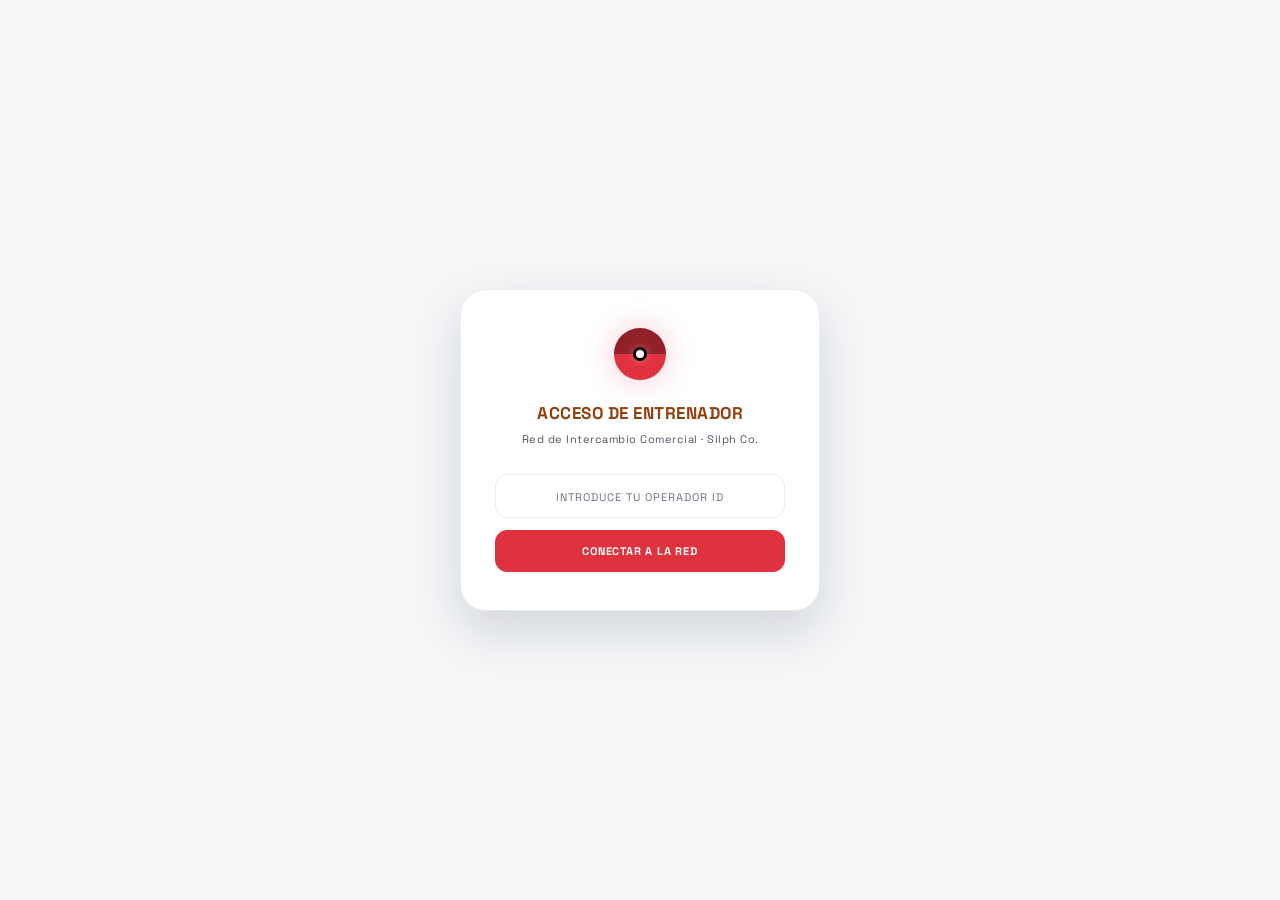
==== commit 4f774199: "Update fmt.Println to output 'Goodbye World'" ====
--- a/index.html
+++ b/index.html
@@ -1,5 +1,5 @@
 <!DOCTYPE html>
-<!-- Silph Co v82 | Build: 2026-10-07 -->
+<!-- Silph Co v81 | Build: 2026-09-17 -->
 <html lang="es">
 <head>
 <meta charset="UTF-8">
@@ -1892,12 +1892,6 @@
     <div class="login-sub">Red de Intercambio Comercial · Silph Co.</div>
     <input type="text" id="login-nombre" class="login-input" placeholder="INTRODUCE TU OPERADOR ID" onkeydown="if(event.key==='Enter')ingresarAlSistema()">
     <button class="btn-login" onclick="ingresarAlSistema()">CONECTAR A LA RED</button>
-    <div style="margin-top:16px"><a href="#" onclick="alternarLoginAdmin();return false" style="font-size:10px;color:var(--txt-muted);font-family:var(--font-display);letter-spacing:.8px;text-decoration:underline;cursor:pointer">🔐 ACCESO MERCADER</a></div>
-    <div id="login-admin-panel" style="display:none;margin-top:14px">
-      <input type="email" id="login-admin-email" class="login-input" placeholder="CORREO DEL MERCADER" autocomplete="username" onkeydown="if(event.key==='Enter')document.getElementById('login-admin-pass').focus()">
-      <input type="password" id="login-admin-pass" class="login-input" placeholder="CONTRASEÑA" autocomplete="current-password" onkeydown="if(event.key==='Enter')ingresarComoMercader()">
-      <button class="btn-login" onclick="ingresarComoMercader()">ENTRAR COMO MERCADER</button>
-    </div>
   </div>
 </div>
 <div id="app-shell" class="app-shell">
@@ -3568,7 +3562,6 @@
 import { initializeApp } from "https://www.gstatic.com/firebasejs/10.8.0/firebase-app.js";
 import { getDatabase, ref, set, onValue, get } from "https://www.gstatic.com/firebasejs/10.8.0/firebase-database.js";
 import { getStorage, ref as storageRef, uploadBytes, getDownloadURL, deleteObject } from "https://www.gstatic.com/firebasejs/10.8.0/firebase-storage.js";
-import { getAuth, onAuthStateChanged, signInWithEmailAndPassword, signOut } from "https://www.gstatic.com/firebasejs/10.8.0/firebase-auth.js";
 
 const firebaseConfig = {
     apiKey: "AIzaSyAgN5I8-o1WpWXfRq96FZXCF8ELmdC-ghw",
@@ -3582,50 +3575,6 @@
 const app = initializeApp(firebaseConfig);
 const db = getDatabase(app);
 const storage = getStorage(app);
-
-/* ═══ AUTENTICACIÓN (Firebase Authentication · Email/Password) ═══
-   ÚNICA fuente de verdad para saber si alguien es administrador:
-   el UID del usuario autenticado por Firebase Auth.
-   - "srwiwa" es SOLO el nombre visible/ID de jugador del admin. NO concede permisos.
-   - sessionStorage('silph_user_sesion') solo recuerda el nombre visible. NO determina permisos.
-   - Estas constantes y funciones viven en el ámbito del módulo: no cuelgan de window,
-     así que no se pueden sobrescribir ni invocar desde la consola (F12). */
-const auth = getAuth(app);
-const ADMIN_UID = "u1H31ezHA1gdEe0MtGRaw9yoPax2";
-const ADMIN_NOMBRE_VISIBLE = "srwiwa";
-function esAdminAutenticado(){ return !!(auth.currentUser && auth.currentUser.uid === ADMIN_UID); }
-function _normalizarOperadorId(s){ return String(s||'').trim().toLowerCase().replace(/[.#$\[\]\s]/g,""); }
-let _authPrimeraLectura = false;
-const _authListo = new Promise(function(resolverAuth){
-  /* Red de seguridad: si Auth tardara demasiado, la web carga igualmente (sin permisos de admin). */
-  setTimeout(resolverAuth, 4000);
-  onAuthStateChanged(auth, function(user){
-    if(!_authPrimeraLectura){ _authPrimeraLectura = true; resolverAuth(); return; }
-    /* Cambios posteriores: sesión iniciada/cerrada/caducada en Firebase Auth */
-    if(!user && userSesion && _normalizarOperadorId(userSesion) === ADMIN_NOMBRE_VISIBLE){
-      /* Se perdió la sesión real del admin: se cierra también la sesión de la app */
-      if(window.cerrarSesionOperador) window.cerrarSesionOperador();
-      return;
-    }
-    _refrescarUIAdmin();
-  });
-});
-function _refrescarUIAdmin(){
-  const es = esAdminAutenticado();
-  const bA = document.getElementById('nav-admin'); if(bA && userSesion) bA.style.display = es ? 'flex' : 'none';
-  const ad = document.getElementById('more-sheet-admin'); if(ad) ad.style.display = es ? 'flex' : 'none';
-  if(userSesion && typeof _actualizarSidebarFooter==='function') _actualizarSidebarFooter();
-  const sa = document.getElementById('section-admin');
-  if(!es && sa && sa.classList.contains('active') && window.navegarA) window.navegarA('inicio');
-}
-/* Si el nombre guardado en sessionStorage es el reservado del admin pero NO hay sesión real
-   de Firebase Auth como admin, se descarta (editar sessionStorage no da acceso a nada). */
-function _sanearSesionReservada(){
-  if(userSesion && _normalizarOperadorId(userSesion) === ADMIN_NOMBRE_VISIBLE && !esAdminAutenticado()){
-    userSesion = null;
-    try{ sessionStorage.removeItem('silph_user_sesion'); }catch(e){}
-  }
-}
 
 const CAMARA_CATEGORIAS = {
     comun:{label:'Objetos Comunes',coste:2,icon:'🧴',badgeClass:'cat-comun'},
@@ -3664,7 +3613,6 @@
     {id:310,tienda:'illegal',cat:'Hack de Sistema',nombre:'Resurrección Robada',precioPf:8,stock:1,icon:'🔮',desc:'Robas un Poke muerto de otro.'}
 ];
 let baseDatos={productos:[],jugadores:{},intercambios:{},arena:{},camara:{},legalOpen:true,packOpen:true,illegalOpen:true,eventoSistema:"normal",radio:{canciones:{},semillaOrden:0,inicioEpoch:0,activada:false},actividadGlobal:[],adminLog:[]};
-/* userSesion = nombre VISIBLE del jugador (recordado en sessionStorage). NO determina permisos: el admin se reconoce SOLO por esAdminAutenticado() (UID de Firebase Auth). */
 let userSesion=sessionStorage.getItem('silph_user_sesion')||null;
 let filtroCategoriaGlobal="";
 const MAX_COMPRAS=3,MS_EN_6_HORAS=3*60*60*1000; // 3h (antes 6h)
@@ -3814,7 +3762,7 @@
     }
 }
 window.conmutarRadioGlobal=function(estado){
-    if(!esAdminAutenticado()){mostrarNotificacion("Acceso denegado.","error","🔒");return;}
+    if(!userSesion||userSesion.toLowerCase()!=="srwiwa"){mostrarNotificacion("Acceso denegado.","error","🔒");return;}
     if(!baseDatos.radio)baseDatos.radio={canciones:{},semillaOrden:0,inicioEpoch:0,activada:false};
     baseDatos.radio.activada=estado;
     if(estado){
@@ -3827,9 +3775,9 @@
 };
 window.ajustarVolumenRadio=function(v){radioVolumen=Math.max(0,Math.min(1,parseFloat(v)));localStorage.setItem('silph_radio_volumen',String(radioVolumen));if(radioVolumen>0&&radioSilenciada){radioSilenciada=false;localStorage.setItem('silph_radio_silenciada','false');}if(radioAudioEl)radioAudioEl.volume=radioSilenciada?0:radioVolumen;let ic=document.getElementById('radio-icono-vol');if(ic)ic.textContent=radioSilenciada||radioVolumen===0?'🔇':(radioVolumen<0.5?'🔉':'🔊');};
 window.alternarSilencioRadio=function(){radioSilenciada=!radioSilenciada;localStorage.setItem('silph_radio_silenciada',String(radioSilenciada));if(radioAudioEl)radioAudioEl.volume=radioSilenciada?0:radioVolumen;let ic=document.getElementById('radio-icono-vol');if(ic)ic.textContent=radioSilenciada?'🔇':(radioVolumen<0.5?'🔉':'🔊');};
-window.subirCancionesRadio=async function(fileList){if(!esAdminAutenticado()){mostrarNotificacion("Acceso denegado.","error","🔒");return;}let archivos=Array.from(fileList||[]);if(!archivos.length)return;let cajaEstado=document.getElementById('radio-subida-estado');for(const file of archivos){if(!file.type.startsWith('audio/'))continue;if(cajaEstado)cajaEstado.textContent=`Subiendo "${file.name}"...`;try{const ruta=`radio/${Date.now()}_${file.name.replace(/[^a-zA-Z0-9._-]/g,'_')}`,ar=storageRef(storage,ruta);await uploadBytes(ar,file);const url=await getDownloadURL(ar);const dur=await new Promise(res=>{let a=new Audio();a.preload='metadata';a.onloadedmetadata=()=>res(a.duration||180);a.onerror=()=>res(180);a.src=url;});let nid='song_'+Date.now()+Math.floor(Math.random()*1000);if(!baseDatos.radio)baseDatos.radio={canciones:{},semillaOrden:0,inicioEpoch:0,activada:false};if(!baseDatos.radio.canciones)baseDatos.radio.canciones={};baseDatos.radio.canciones[nid]={nombre:file.name.replace(/\.[^/.]+$/,''),url,duracion:Math.round(dur),ruta};if(!baseDatos.radio.semillaOrden)baseDatos.radio.semillaOrden=Date.now();if(!baseDatos.radio.inicioEpoch)baseDatos.radio.inicioEpoch=Date.now();guardarBD();}catch(err){mostrarNotificacion(`Error al subir "${file.name}".`,"error","⚠️");}}if(cajaEstado)cajaEstado.textContent='';logAdmin('Subir canciones radio',archivos.map(f=>f.name).join(', '));reproducirSonido('exito');mostrarNotificacion("Canciones añadidas a Radio Pokeinomana.","exito","📻");renderizarListaRadioAdmin();};
-window.eliminarCancionRadio=async function(id){if(!esAdminAutenticado())return;let cf=await mostrarConfirmacion({icono:'🗑️',titulo:'Eliminar canción',descripcion:'Se borrará también el archivo de Firebase Storage.',textoConfirmar:'Eliminar',tipo:'peligro'});if(!cf)return;let c=baseDatos.radio.canciones[id];if(c&&c.ruta){try{await deleteObject(storageRef(storage,c.ruta));}catch(e){}}let nombreCancion=c?c.nombre:id;delete baseDatos.radio.canciones[id];logAdmin('Eliminar canción radio',nombreCancion);mostrarNotificacion("Canción eliminada.","info","🗑️");renderizarListaRadioAdmin();};
-window.reiniciarOrdenRadio=function(){if(!esAdminAutenticado())return;if(!baseDatos.radio)baseDatos.radio={canciones:{},semillaOrden:0,inicioEpoch:0,activada:false};baseDatos.radio.semillaOrden=Date.now();baseDatos.radio.inicioEpoch=Date.now();logAdmin('Reiniciar orden radio','');reproducirSonido('exito');mostrarNotificacion("Orden reiniciado para todos los oyentes.","exito","🔀");};
+window.subirCancionesRadio=async function(fileList){if(!userSesion||userSesion.toLowerCase()!=="srwiwa"){mostrarNotificacion("Acceso denegado.","error","🔒");return;}let archivos=Array.from(fileList||[]);if(!archivos.length)return;let cajaEstado=document.getElementById('radio-subida-estado');for(const file of archivos){if(!file.type.startsWith('audio/'))continue;if(cajaEstado)cajaEstado.textContent=`Subiendo "${file.name}"...`;try{const ruta=`radio/${Date.now()}_${file.name.replace(/[^a-zA-Z0-9._-]/g,'_')}`,ar=storageRef(storage,ruta);await uploadBytes(ar,file);const url=await getDownloadURL(ar);const dur=await new Promise(res=>{let a=new Audio();a.preload='metadata';a.onloadedmetadata=()=>res(a.duration||180);a.onerror=()=>res(180);a.src=url;});let nid='song_'+Date.now()+Math.floor(Math.random()*1000);if(!baseDatos.radio)baseDatos.radio={canciones:{},semillaOrden:0,inicioEpoch:0,activada:false};if(!baseDatos.radio.canciones)baseDatos.radio.canciones={};baseDatos.radio.canciones[nid]={nombre:file.name.replace(/\.[^/.]+$/,''),url,duracion:Math.round(dur),ruta};if(!baseDatos.radio.semillaOrden)baseDatos.radio.semillaOrden=Date.now();if(!baseDatos.radio.inicioEpoch)baseDatos.radio.inicioEpoch=Date.now();guardarBD();}catch(err){mostrarNotificacion(`Error al subir "${file.name}".`,"error","⚠️");}}if(cajaEstado)cajaEstado.textContent='';logAdmin('Subir canciones radio',archivos.map(f=>f.name).join(', '));reproducirSonido('exito');mostrarNotificacion("Canciones añadidas a Radio Pokeinomana.","exito","📻");renderizarListaRadioAdmin();};
+window.eliminarCancionRadio=async function(id){if(!userSesion||userSesion.toLowerCase()!=="srwiwa")return;let cf=await mostrarConfirmacion({icono:'🗑️',titulo:'Eliminar canción',descripcion:'Se borrará también el archivo de Firebase Storage.',textoConfirmar:'Eliminar',tipo:'peligro'});if(!cf)return;let c=baseDatos.radio.canciones[id];if(c&&c.ruta){try{await deleteObject(storageRef(storage,c.ruta));}catch(e){}}let nombreCancion=c?c.nombre:id;delete baseDatos.radio.canciones[id];logAdmin('Eliminar canción radio',nombreCancion);mostrarNotificacion("Canción eliminada.","info","🗑️");renderizarListaRadioAdmin();};
+window.reiniciarOrdenRadio=function(){if(!userSesion||userSesion.toLowerCase()!=="srwiwa")return;if(!baseDatos.radio)baseDatos.radio={canciones:{},semillaOrden:0,inicioEpoch:0,activada:false};baseDatos.radio.semillaOrden=Date.now();baseDatos.radio.inicioEpoch=Date.now();logAdmin('Reiniciar orden radio','');reproducirSonido('exito');mostrarNotificacion("Orden reiniciado para todos los oyentes.","exito","🔀");};
 function renderizarListaRadioAdmin(){let box=document.getElementById('radio-admin-lista');if(!box)return;let canciones=obtenerListaCanciones();if(!canciones.length){box.innerHTML='<div style="color:var(--txt-muted);font-size:11px;text-align:center;padding:14px;font-family:var(--font-display)">Sin canciones subidas todavía.</div>';return;}box.innerHTML='';canciones.forEach(c=>{let m=Math.floor(c.duracion/60),s=String(Math.round(c.duracion%60)).padStart(2,'0');box.innerHTML+=`<div class="admin-item-card"><button class="btn-del-item" onclick="eliminarCancionRadio('${c.id}')">✕</button><div style="color:var(--txt-primary);font-size:12px;font-weight:600">🎵 ${escaparHTML(c.nombre)}</div><div style="font-size:10px;color:var(--txt-muted);margin-top:3px;font-family:var(--font-display)">${m}:${s}</div></div>`;});}
 
 /* ═══ CALCULADORA DE EFECTIVIDAD DE TIPOS ═══ */
@@ -5147,7 +5095,6 @@
 }
 
 window.generarTiendasAutomaticas = function(cual){
-  if(!esAdminAutenticado()){mostrarNotificacion("Acceso denegado.","error","🔒");return;}
   var tier    = parseInt(document.getElementById('gen-gimnasio').value);
   var maxGen  = parseInt(document.getElementById('gen-generacion').value);
   var cantidad= parseInt(document.getElementById('gen-cantidad').value)||8;
@@ -5858,7 +5805,7 @@
 window.abrirMasSheet=function(){
   reproducirSonido('abrir');
   const sh=document.getElementById('more-sheet'),bd=document.getElementById('more-sheet-backdrop'),ad=document.getElementById('more-sheet-admin');
-  if(ad)ad.style.display=esAdminAutenticado()?'flex':'none';
+  if(ad)ad.style.display=(userSesion&&userSesion.toLowerCase()==='srwiwa')?'flex':'none';
   sh.classList.add('open');bd.classList.add('active');document.body.style.overflow='hidden';
   requestAnimationFrame(()=>requestAnimationFrame(()=>sh.classList.add('show')));
 };
@@ -5891,7 +5838,6 @@
 
 /* ═══ FIREBASE ═══ */
 let _bdCargadaAlgunaVez=false;
-_authListo.then(function(){ _sanearSesionReservada();
 onValue(ref(db,'silph_co_market'),snapshot=>{
     const data=snapshot.val();
     if(data){baseDatos=data;_bdCargadaAlgunaVez=true;if(!baseDatos.productos)baseDatos.productos=[];if(!baseDatos.jugadores)baseDatos.jugadores={};if(!baseDatos.intercambios)baseDatos.intercambios={};if(!baseDatos.arena)baseDatos.arena={};if(!baseDatos.camara)baseDatos.camara={};if(!baseDatos.eventoSistema)baseDatos.eventoSistema="normal";if(!baseDatos.radio)baseDatos.radio={canciones:{},semillaOrden:0,inicioEpoch:0,activada:false};if(!baseDatos.radio.canciones)baseDatos.radio.canciones={};if(baseDatos.radio.activada===undefined)baseDatos.radio.activada=false;if(!baseDatos.actividadGlobal)baseDatos.actividadGlobal=[];if(!baseDatos.adminLog)baseDatos.adminLog=[];if(!baseDatos.ruletas)baseDatos.ruletas={};if(!baseDatos.torneos)baseDatos.torneos={};if(!baseDatos.subasta)baseDatos.subasta={estado:'sin-activa'};if(!baseDatos.mercado)baseDatos.mercado={};if(!baseDatos.liga)baseDatos.liga=null;window._ultimaBDConocida=JSON.parse(JSON.stringify(baseDatos));setTimeout(_aplicarEventoAutomatico,0);}
@@ -5919,10 +5865,9 @@
         return;
     }
     sincronizarRadio();
-    if(userSesion){document.getElementById('login-screen').style.display='none';document.getElementById('app-shell').style.display='block';actualizarComprasPorTiempo();refrescarPantallaGamer();actualizarBannerAlertasVisuales();renderizarArenaPublica();renderizarCamaraPublica();actualizarBarraVidasDesdeDB();renderizarCementerioDOM();actualizarEstadisticasSacrificioPanel();renderizarActividadGlobalInicio();const bA=document.getElementById('nav-admin');if(bA)bA.style.display=esAdminAutenticado()?"flex":"none";if(document.getElementById('section-admin').classList.contains('active'))redibujarConsolaAdminMaster();mejorarTodosLosSelects(document);refrescarSelectsPersonalizados();if(window.refrescarCarnetEntrenador)refrescarCarnetEntrenador();renderizarDuelosPvP();pvpActualizarAdminPanel();if(window.renderizarSubasta&&document.getElementById('tv-subasta')&&document.getElementById('tv-subasta').classList.contains('active'))window.renderizarSubasta();if(window.subastaActualizarAdminPanel&&document.getElementById('dv-subasta')&&document.getElementById('dv-subasta').classList.contains('active'))window.subastaActualizarAdminPanel();if(window.mjRenderizarTodo&&document.getElementById('tv-mercado')&&document.getElementById('tv-mercado').classList.contains('active'))window.mjRenderizarTodo();if(window.renderizarLiga&&document.getElementById('section-liga')&&document.getElementById('section-liga').classList.contains('active'))window.renderizarLiga();if(document.getElementById('section-tracker')&&document.getElementById('section-tracker').classList.contains('active'))renderizarTracker();if(document.getElementById('section-torneos')&&document.getElementById('section-torneos').classList.contains('active'))renderizarTorneos();if(document.getElementById('section-asistente')&&document.getElementById('section-asistente').classList.contains('active'))renderizarAsistente();renderizarMapaInicio();if(document.getElementById('section-misiones')&&document.getElementById('section-misiones').classList.contains('active'))renderizarMisiones();actualizarWidgetMisionesInicio();verificarMisionesCompletadasMision();/* ── Aplicar tema visual de la sección activa al restaurar sesión ── */var _secActiva='inicio';document.querySelectorAll('.page-section.active').forEach(function(el){var id=el.id;if(id&&id.startsWith('section-'))_secActiva=id.replace('section-','');});if(window._aplicarTemaSidebarNav)_aplicarTemaSidebarNav(_secActiva);if(window._actualizarSidebarFooter)_actualizarSidebarFooter();setTimeout(function(){renderizarAsistente();_asisSetSeccion(_secActiva);},400);}
+    if(userSesion){document.getElementById('login-screen').style.display='none';document.getElementById('app-shell').style.display='block';actualizarComprasPorTiempo();refrescarPantallaGamer();actualizarBannerAlertasVisuales();renderizarArenaPublica();renderizarCamaraPublica();actualizarBarraVidasDesdeDB();renderizarCementerioDOM();actualizarEstadisticasSacrificioPanel();renderizarActividadGlobalInicio();const bA=document.getElementById('nav-admin');if(bA)bA.style.display=(userSesion.toLowerCase()==="srwiwa")?"flex":"none";if(document.getElementById('section-admin').classList.contains('active'))redibujarConsolaAdminMaster();mejorarTodosLosSelects(document);refrescarSelectsPersonalizados();if(window.refrescarCarnetEntrenador)refrescarCarnetEntrenador();renderizarDuelosPvP();pvpActualizarAdminPanel();if(window.renderizarSubasta&&document.getElementById('tv-subasta')&&document.getElementById('tv-subasta').classList.contains('active'))window.renderizarSubasta();if(window.subastaActualizarAdminPanel&&document.getElementById('dv-subasta')&&document.getElementById('dv-subasta').classList.contains('active'))window.subastaActualizarAdminPanel();if(window.mjRenderizarTodo&&document.getElementById('tv-mercado')&&document.getElementById('tv-mercado').classList.contains('active'))window.mjRenderizarTodo();if(window.renderizarLiga&&document.getElementById('section-liga')&&document.getElementById('section-liga').classList.contains('active'))window.renderizarLiga();if(document.getElementById('section-tracker')&&document.getElementById('section-tracker').classList.contains('active'))renderizarTracker();if(document.getElementById('section-torneos')&&document.getElementById('section-torneos').classList.contains('active'))renderizarTorneos();if(document.getElementById('section-asistente')&&document.getElementById('section-asistente').classList.contains('active'))renderizarAsistente();renderizarMapaInicio();if(document.getElementById('section-misiones')&&document.getElementById('section-misiones').classList.contains('active'))renderizarMisiones();actualizarWidgetMisionesInicio();verificarMisionesCompletadasMision();/* ── Aplicar tema visual de la sección activa al restaurar sesión ── */var _secActiva='inicio';document.querySelectorAll('.page-section.active').forEach(function(el){var id=el.id;if(id&&id.startsWith('section-'))_secActiva=id.replace('section-','');});if(window._aplicarTemaSidebarNav)_aplicarTemaSidebarNav(_secActiva);if(window._actualizarSidebarFooter)_actualizarSidebarFooter();setTimeout(function(){renderizarAsistente();_asisSetSeccion(_secActiva);},400);}
     else{document.getElementById('login-screen').style.display='flex';document.getElementById('app-shell').style.display='none';const bA=document.getElementById('nav-admin');if(bA)bA.style.display="none";}
 });
-}); /* fin _authListo.then */
 /* guardarBD ahora hace un "merge" inteligente en vez de sobrescribir toda la base de datos a ciegas:
    vuelve a leer lo último del servidor justo antes de guardar, y solo aplica encima los trozos
    (jugadores concretos, estructuras globales) que realmente hemos cambiado en local desde la última
@@ -6018,7 +5963,6 @@
 }, 10 * 60 * 1000);
 
 window.restaurarBackupLocal = async function(idx){
-  if(!esAdminAutenticado()){mostrarNotificacion("Acceso denegado.","error","🔒");return;}
   try{
     const snapFB = await get(ref(db, _BACKUP_FB_PATH));
     if(!snapFB.exists()){ mostrarNotificacion('No hay backups en Firebase.','error','💾'); return; }
@@ -6058,7 +6002,6 @@
 };
 
 window.importarBDDesdeJSON = function(file){
-  if(!esAdminAutenticado()){mostrarNotificacion("Acceso denegado.","error","🔒");return;}
   if(!file) return;
   const reader = new FileReader();
   reader.onload = async function(e){
@@ -6385,7 +6328,7 @@
 };
 
 window.subastaAdminGenerar = function(){
-  if(!esAdminAutenticado()) return;
+  if(!userSesion||userSesion.toLowerCase()!=='srwiwa') return;
   const sub=baseDatos.subasta, ahora=Date.now();
   if(sub&&sub.estado==='activa'){mostrarNotificacion('Ya hay una subasta activa. Cancélala o entrégala primero.','error','🔨'); return;}
   const objeto=_subastaGenerarObjeto();
@@ -6403,7 +6346,7 @@
 };
 
 window.subastaAdminEntregarYa = async function(){
-  if(!esAdminAutenticado()) return;
+  if(!userSesion||userSesion.toLowerCase()!=='srwiwa') return;
   const sub=baseDatos.subasta;
   if(!sub||sub.estado!=='activa'){mostrarNotificacion('No hay subasta activa.','error','🔨'); return;}
   if(!sub.ganadorId){mostrarNotificacion('Nadie ha pujado. Cancela la subasta.','error','⚠️'); return;}
@@ -6416,7 +6359,7 @@
 };
 
 window.subastaAdminCancelar = async function(){
-  if(!esAdminAutenticado()) return;
+  if(!userSesion||userSesion.toLowerCase()!=='srwiwa') return;
   const sub=baseDatos.subasta;
   if(!sub||sub.estado!=='activa'){mostrarNotificacion('No hay subasta activa.','error','🔨'); return;}
   const cf=await mostrarConfirmacion({icono:'🗑️',titulo:'Cancelar subasta',descripcion:`¿Cancelar la subasta de ${sub.objeto.icon} ${sub.objeto.nombre}? Se devolverán los PF al pujador.`,textoConfirmar:'Cancelar',tipo:'sacrificio'});
@@ -7097,7 +7040,7 @@
    — Round Robin: todos vs todos, 1 o 2 veces según formato
    — Jornadas distribuidas dinámicamente entre los 8 gimnasios
    — Victoria +3 pts, Derrota +1 pt. Top 4 → Finalísima
-   — Solo admin (UID autenticado en Firebase Auth) hasta activación global
+   — Solo admin (srwiwa) hasta activación global
    ═══════════════════════════════════════════════════════════════════════ */
 
 
@@ -7111,7 +7054,7 @@
 
 function _lig(){ return (baseDatos && baseDatos.liga && Array.isArray(baseDatos.liga.jornadas)) ? baseDatos.liga : null; }
 function _lSave(){ guardarBD(); }
-function _lAdmin(){ return esAdminAutenticado(); }
+function _lAdmin(){ return !!(userSesion && userSesion.toLowerCase()==='srwiwa'); }
 
 /* ── Round Robin ── */
 function _lRR(jugs){
@@ -8452,14 +8395,13 @@
   var nombre = userSesion.charAt(0).toUpperCase() + userSesion.slice(1);
   if(nameEl) nameEl.textContent = nombre;
   if(avEl)   avEl.textContent   = userSesion.charAt(0).toUpperCase();
-  var esAdmin = esAdminAutenticado();
+  var esAdmin = userSesion.toLowerCase() === 'srwiwa';
   if(roleEl) roleEl.textContent = esAdmin ? 'Administrador · Modo Dios' : 'Operador · Red Silph';
   /* Sincronizar con APP_VERSION — no editar este número aquí, solo arriba en APP_VERSION */
   if(verEl)  verEl.textContent  = 'Silph Co v' + APP_VERSION;
 }
 
 window.navegarA=function(s){
-  if(s==='admin'&&!esAdminAutenticado()){mostrarNotificacion("Acceso denegado.","error","🔒");return;}
   if(userSesion&&jugadorBaneado(userSesion)&&['tiendas','eventos','duelos','red-entrenadores','hall-of-fame'].includes(s)){
     let mot=(baseDatos.jugadores[userSesion].baneado&&baseDatos.jugadores[userSesion].baneado.motivo)||'Sin motivo especificado.';
     mostrarNotificacion(`🚫 Estás baneado de esta sección. Motivo: ${mot}`,'error','🚫','Acceso restringido');
@@ -8468,7 +8410,7 @@
   /* IMPORTANTE: _aplicarTemaSidebarNav DEBE llamarse DESPUÉS de añadir
      .active al nav-item, porque lee classList.contains('active') para saber
      qué item pintar. Si se llama antes, pinta el item anterior. */
-  reproducirSonido('tab');document.querySelectorAll('.page-section').forEach(x=>x.classList.remove('active'));document.querySelectorAll('.nav-item').forEach(n=>{n.classList.remove('active');n.classList.remove('nav-item-flash');});document.querySelectorAll('.bn-item').forEach(n=>{n.classList.remove('active');n.style.color='';});const sec=document.getElementById(`section-${s}`),nav=document.getElementById(`nav-${s}`),bn=document.getElementById(`bn-${s}`);if(sec){sec.classList.add('active');reanimarElemento(sec);}if(nav){nav.classList.add('active');nav.classList.add('nav-item-flash');setTimeout(()=>nav.classList.remove('nav-item-flash'),350);}if(bn)bn.classList.add('active');const _bnMasSecs=['liga','torneos','duelos','red-entrenadores','vidas-sacrificios','medallas-torneos','hall-of-fame','museo','ruletas','asistente','tracker','admin'];if(_bnMasSecs.indexOf(s)!==-1){var bnMas=document.getElementById('bn-mas');if(bnMas)bnMas.classList.add('active');};_aplicarTemaSidebarNav(s);if(s==='red-entrenadores')renderizarVisorRivalPublico();if(s==='eventos'){renderizarArenaPublica();renderizarCamaraPublica();}if(s==='vidas-sacrificios'){actualizarBarraVidasDesdeDB();renderizarCementerioDOM();actualizarEstadisticasSacrificioPanel();}if(s==='medallas-torneos'){cargarDatosPerfilEnDOM();renderizarInsigniasPerfil();}if(s==='perfil'){cargarDatosPerfilEnDOM();}if(s==='admin'&&esAdminAutenticado())redibujarConsolaAdminMaster();if(s==='hall-of-fame'){renderizarHallOfFame();renderizarBannerLocke();}if(s==='museo'){renderizarHistorialLockes();}if(s==='perfil'){cargarMejorPokemonEnPerfil();renderizarTitulosYTemas();}if(s==='tiendas'){actualizarBadgeGimnasio();}if(s==='duelos')renderizarDuelosPvP();if(s==='torneos')renderizarTorneos();if(s==='asistente')renderizarAsistente();_asisSetSeccion(s);if(s==='tracker')renderizarTracker();if(s==='ruletas')renderizarRuletas();if(s==='liga')window.renderizarLiga();if(s==='misiones'){renderizarMisiones();actualizarCountdownMisiones();}if(s==='inicio'){renderizarMapaInicio();renderizarDuelosPvP();actualizarWidgetMisionesInicio();}var sb=document.getElementById('sidebar');var bd=document.getElementById('drawer-backdrop');if(sb){sb.classList.remove('open');}if(bd){bd.classList.remove('active');}var ms=document.getElementById('more-sheet');if(ms&&ms.classList.contains('open')){cerrarMasSheet();}document.body.style.overflow='';};
+  reproducirSonido('tab');document.querySelectorAll('.page-section').forEach(x=>x.classList.remove('active'));document.querySelectorAll('.nav-item').forEach(n=>{n.classList.remove('active');n.classList.remove('nav-item-flash');});document.querySelectorAll('.bn-item').forEach(n=>{n.classList.remove('active');n.style.color='';});const sec=document.getElementById(`section-${s}`),nav=document.getElementById(`nav-${s}`),bn=document.getElementById(`bn-${s}`);if(sec){sec.classList.add('active');reanimarElemento(sec);}if(nav){nav.classList.add('active');nav.classList.add('nav-item-flash');setTimeout(()=>nav.classList.remove('nav-item-flash'),350);}if(bn)bn.classList.add('active');const _bnMasSecs=['liga','torneos','duelos','red-entrenadores','vidas-sacrificios','medallas-torneos','hall-of-fame','museo','ruletas','asistente','tracker','admin'];if(_bnMasSecs.indexOf(s)!==-1){var bnMas=document.getElementById('bn-mas');if(bnMas)bnMas.classList.add('active');};_aplicarTemaSidebarNav(s);if(s==='red-entrenadores')renderizarVisorRivalPublico();if(s==='eventos'){renderizarArenaPublica();renderizarCamaraPublica();}if(s==='vidas-sacrificios'){actualizarBarraVidasDesdeDB();renderizarCementerioDOM();actualizarEstadisticasSacrificioPanel();}if(s==='medallas-torneos'){cargarDatosPerfilEnDOM();renderizarInsigniasPerfil();}if(s==='perfil'){cargarDatosPerfilEnDOM();}if(s==='admin'&&userSesion&&userSesion.toLowerCase()==='srwiwa')redibujarConsolaAdminMaster();if(s==='hall-of-fame'){renderizarHallOfFame();renderizarBannerLocke();}if(s==='museo'){renderizarHistorialLockes();}if(s==='perfil'){cargarMejorPokemonEnPerfil();renderizarTitulosYTemas();}if(s==='tiendas'){actualizarBadgeGimnasio();}if(s==='duelos')renderizarDuelosPvP();if(s==='torneos')renderizarTorneos();if(s==='asistente')renderizarAsistente();_asisSetSeccion(s);if(s==='tracker')renderizarTracker();if(s==='ruletas')renderizarRuletas();if(s==='liga')window.renderizarLiga();if(s==='misiones'){renderizarMisiones();actualizarCountdownMisiones();}if(s==='inicio'){renderizarMapaInicio();renderizarDuelosPvP();actualizarWidgetMisionesInicio();}var sb=document.getElementById('sidebar');var bd=document.getElementById('drawer-backdrop');if(sb){sb.classList.remove('open');}if(bd){bd.classList.remove('active');}var ms=document.getElementById('more-sheet');if(ms&&ms.classList.contains('open')){cerrarMasSheet();}document.body.style.overflow='';};
 window.cambiarAdminTab=function(tab){reproducirSonido('tab');document.querySelectorAll('.dios-tab').forEach(t=>t.classList.remove('active'));document.querySelectorAll('.dios-view').forEach(v=>v.classList.remove('active'));const te=document.getElementById(`dtab-${tab}`),ve=document.getElementById(`dv-${tab}`);if(te){te.classList.add('active');te.classList.add('tab-pop');setTimeout(()=>te.classList.remove('tab-pop'),300);}if(ve){ve.classList.add('active');reanimarElemento(ve);}if(tab==='radio')renderizarListaRadioAdmin();if(tab==='nuevolocke'&&window.nlPaso)nlPaso(1);if(tab==='tienda'){var ga=baseDatos&&baseDatos.gimnasioActivo;var gs=document.getElementById('gen-gimnasio');if(ga&&gs)gs.value=ga.tier||0;var gg=document.getElementById('gen-generacion');if(ga&&gg)gg.value=ga.gen||3;}if(tab==='pvp')pvpActualizarAdminPanel();if(tab==='log')renderizarLogAdmin(1);if(tab==='museo'){ if(window.museoIniciarPanel) museoIniciarPanel(); else museoRenderAdmin(); }if(tab==='rutas'){ erCargar(); }if(tab==='backup'){ renderizarBackupsAdmin(); }if(tab==='subasta'){ subastaActualizarAdminPanel(); }if(tab==='almacen'){ window.almacenInicializar(); }if(tab==='liga'){ ligaAdminRender(); }};
 
 
@@ -8818,43 +8760,15 @@
 window.cambiarPerfilTab=function(tab){reproducirSonido('tab');document.querySelectorAll('.perfil-tab').forEach(t=>t.classList.remove('active'));document.querySelectorAll('.perfil-view').forEach(v=>v.classList.remove('active'));const b=document.getElementById(`ptab-${tab}`),v=document.getElementById(`pv-${tab}`);if(b){b.classList.add('active');b.classList.add('tab-pop');setTimeout(()=>b.classList.remove('tab-pop'),300);}if(v){v.classList.add('active');reanimarElemento(v);}if(tab==='ficha')renderizarTitulosYTemas();if(tab==='carnet')renderizarPanelCarnet();};
 
 /* ═══ LOGIN ═══ */
-window.ingresarAlSistema=function(){let id=document.getElementById('login-nombre').value.trim().toLowerCase().replace(/[.#$\[\]\s]/g,"");if(!id){mostrarNotificacion("Introduce un Operador ID.","error","🆔");return;}if(id===ADMIN_NOMBRE_VISIBLE&&!esAdminAutenticado()){mostrarNotificacion("Ese Operador ID está reservado. Usa «Acceso Mercader».","error","🔒");return;}userSesion=id;sessionStorage.setItem('silph_user_sesion',id);var _rutasLocke=(baseDatos.lockeActivo&&baseDatos.lockeActivo.rutasDefinidas)||[];if(!baseDatos.jugadores[id]){baseDatos.jugadores[id]={dinero:4000,pf:10,comprasDisponibles:MAX_COMPRAS,ultimaRecarga:Date.now(),inventario:[{uid:"init",nombre:"Mochila Inicial"}],lockeStatus:'jugando',tipoMedallas:'medallas',numMedallas:0,torneos:0,diarioLogs:[{timestamp:"Inicio",texto:"Sistema iniciado."}],vidasTotales:20,vidasActuales:20,cementerio:[],sacrificios:[],ultimoHackeo:0,tracker:crearTrackerDesdeRutas(_rutasLocke),misionesContadores:{}};}else{let u=baseDatos.jugadores[id];if(!u.inventario)u.inventario=[{uid:"init",nombre:"Mochila Inicial"}];if(!u.diarioLogs)u.diarioLogs=[{timestamp:"Inicio",texto:"Sistema iniciado."}];if(!u.cementerio)u.cementerio=[];if(!u.sacrificios)u.sacrificios=[];if(!u.ultimoHackeo)u.ultimoHackeo=0;if(u.vidasTotales===undefined)u.vidasTotales=20;if(u.vidasActuales===undefined)u.vidasActuales=20;if(!u.misionesContadores)u.misionesContadores={};
+window.ingresarAlSistema=function(){let id=document.getElementById('login-nombre').value.trim().toLowerCase().replace(/[.#$\[\]\s]/g,"");if(!id){mostrarNotificacion("Introduce un Operador ID.","error","🆔");return;}userSesion=id;sessionStorage.setItem('silph_user_sesion',id);var _rutasLocke=(baseDatos.lockeActivo&&baseDatos.lockeActivo.rutasDefinidas)||[];if(!baseDatos.jugadores[id]){baseDatos.jugadores[id]={dinero:4000,pf:10,comprasDisponibles:MAX_COMPRAS,ultimaRecarga:Date.now(),inventario:[{uid:"init",nombre:"Mochila Inicial"}],lockeStatus:'jugando',tipoMedallas:'medallas',numMedallas:0,torneos:0,diarioLogs:[{timestamp:"Inicio",texto:"Sistema iniciado."}],vidasTotales:20,vidasActuales:20,cementerio:[],sacrificios:[],ultimoHackeo:0,tracker:crearTrackerDesdeRutas(_rutasLocke),misionesContadores:{}};}else{let u=baseDatos.jugadores[id];if(!u.inventario)u.inventario=[{uid:"init",nombre:"Mochila Inicial"}];if(!u.diarioLogs)u.diarioLogs=[{timestamp:"Inicio",texto:"Sistema iniciado."}];if(!u.cementerio)u.cementerio=[];if(!u.sacrificios)u.sacrificios=[];if(!u.ultimoHackeo)u.ultimoHackeo=0;if(u.vidasTotales===undefined)u.vidasTotales=20;if(u.vidasActuales===undefined)u.vidasActuales=20;if(!u.misionesContadores)u.misionesContadores={};
 /* Sincronizar tracker con rutasDefinidas del locke:
    — Si no tiene tracker, crearlo desde cero.
    — Si tiene tracker pero el locke ahora tiene rutas que no están en el tracker
      (caso: locke creado sin rutas y rutas añadidas después desde Modo Dios),
      añadir las rutas nuevas como 'pendiente' conservando los estados existentes.
    — No duplicar rutas que ya existen en el tracker.                              */
-if(!u.tracker){u.tracker=crearTrackerDesdeRutas(_rutasLocke);}else if(_rutasLocke.length>0){var _nombresEnTracker=u.tracker.map(function(e){return e.ruta;});var _rutagFaltantes=_rutasLocke.filter(function(r){return _nombresEnTracker.indexOf(r)<0;});if(_rutagFaltantes.length>0){_rutasLocke.forEach(function(nombre,i){var yaExiste=u.tracker.find(function(t){return t.ruta===nombre;});if(!yaExiste){u.tracker.push({orden:i,ruta:nombre,estado:'pendiente',pokemon:'',mote:'',recaptura:'no_hecha'});}else{yaExiste.orden=i;}});}}}guardarBD();reproducirSonido('puerta_abrir');document.getElementById('login-screen').classList.add('fade-out');setTimeout(()=>{document.getElementById('login-screen').style.display='none';document.getElementById('app-shell').style.display='block';document.getElementById('app-shell').classList.add('fade-in');},180);const bA=document.getElementById('nav-admin');if(bA)bA.style.display=esAdminAutenticado()?"flex":"none";actualizarComprasPorTiempo();cargarDatosPerfilEnDOM();refrescarPantallaGamer();actualizarBannerAlertasVisuales();renderizarArenaPublica();renderizarCamaraPublica();actualizarBarraVidasDesdeDB();actualizarHeroStrip();aplicarTemaLocke();obtenerMisionesJugador(id);actualizarWidgetMisionesInicio();actualizarCountdownMisiones();_actualizarSidebarFooter();_aplicarTemaSidebarNav('inicio');setTimeout(function(){renderizarAsistente();_asisSetSeccion('inicio');},600);};
-window.alternarLoginAdmin=function(){
-  var p=document.getElementById('login-admin-panel');if(!p)return;
-  var abrir=(p.style.display==='none');p.style.display=abrir?'block':'none';
-  reproducirSonido('click');
-  if(abrir){var e=document.getElementById('login-admin-email');if(e)e.focus();}
-};
-window.ingresarComoMercader=async function(){
-  var eEl=document.getElementById('login-admin-email'),pEl=document.getElementById('login-admin-pass');
-  try{
-    if(!esAdminAutenticado()){
-      var email=eEl?eEl.value.trim():'',pass=pEl?pEl.value:'';
-      if(!email||!pass){mostrarNotificacion("Introduce correo y contraseña.","error","🔐");return;}
-      var cred=await signInWithEmailAndPassword(auth,email,pass);
-      if(cred.user.uid!==ADMIN_UID){await signOut(auth);mostrarNotificacion("Esta cuenta no tiene permisos de Mercader.","error","🔒");return;}
-    }
-    if(pEl)pEl.value='';
-    /* "srwiwa" aquí es solo el nombre visible/ID de jugador; el permiso lo da el UID autenticado */
-    document.getElementById('login-nombre').value=ADMIN_NOMBRE_VISIBLE;
-    window.ingresarAlSistema();
-  }catch(err){
-    var c=(err&&err.code)||'',m="No se pudo iniciar sesión.";
-    if(c==='auth/invalid-credential'||c==='auth/wrong-password'||c==='auth/user-not-found'||c==='auth/invalid-email')m="Correo o contraseña incorrectos.";
-    else if(c==='auth/too-many-requests')m="Demasiados intentos. Espera unos minutos.";
-    else if(c==='auth/network-request-failed')m="Error de red. Comprueba la conexión.";
-    else if(c==='auth/operation-not-allowed')m="El acceso por correo/contraseña no está activado en Firebase.";
-    mostrarNotificacion(m,"error","🔐");
-  }
-};
-window.cerrarSesionOperador=function(){reproducirSonido('puerta_cerrar');userSesion=null;sessionStorage.removeItem('silph_user_sesion');try{if(auth.currentUser)signOut(auth).catch(function(){});}catch(e){}document.getElementById('app-shell').style.display='none';document.getElementById('login-screen').style.display='flex';document.getElementById('login-screen').classList.remove('fade-out');document.getElementById('login-nombre').value='';(function(){var _p=document.getElementById('login-admin-pass');if(_p)_p.value='';var _pn=document.getElementById('login-admin-panel');if(_pn)_pn.style.display='none';})();const bA=document.getElementById('nav-admin');if(bA)bA.style.display="none";cerrarDrawer();};
+if(!u.tracker){u.tracker=crearTrackerDesdeRutas(_rutasLocke);}else if(_rutasLocke.length>0){var _nombresEnTracker=u.tracker.map(function(e){return e.ruta;});var _rutagFaltantes=_rutasLocke.filter(function(r){return _nombresEnTracker.indexOf(r)<0;});if(_rutagFaltantes.length>0){_rutasLocke.forEach(function(nombre,i){var yaExiste=u.tracker.find(function(t){return t.ruta===nombre;});if(!yaExiste){u.tracker.push({orden:i,ruta:nombre,estado:'pendiente',pokemon:'',mote:'',recaptura:'no_hecha'});}else{yaExiste.orden=i;}});}}}guardarBD();reproducirSonido('puerta_abrir');document.getElementById('login-screen').classList.add('fade-out');setTimeout(()=>{document.getElementById('login-screen').style.display='none';document.getElementById('app-shell').style.display='block';document.getElementById('app-shell').classList.add('fade-in');},180);const bA=document.getElementById('nav-admin');if(bA)bA.style.display=(id==="srwiwa")?"flex":"none";actualizarComprasPorTiempo();cargarDatosPerfilEnDOM();refrescarPantallaGamer();actualizarBannerAlertasVisuales();renderizarArenaPublica();renderizarCamaraPublica();actualizarBarraVidasDesdeDB();actualizarHeroStrip();aplicarTemaLocke();obtenerMisionesJugador(id);actualizarWidgetMisionesInicio();actualizarCountdownMisiones();_actualizarSidebarFooter();_aplicarTemaSidebarNav('inicio');setTimeout(function(){renderizarAsistente();_asisSetSeccion('inicio');},600);};
+window.cerrarSesionOperador=function(){reproducirSonido('puerta_cerrar');userSesion=null;sessionStorage.removeItem('silph_user_sesion');document.getElementById('app-shell').style.display='none';document.getElementById('login-screen').style.display='flex';document.getElementById('login-screen').classList.remove('fade-out');document.getElementById('login-nombre').value='';const bA=document.getElementById('nav-admin');if(bA)bA.style.display="none";cerrarDrawer();};
 function actualizarComprasPorTiempo(){if(!userSesion||!baseDatos.jugadores[userSesion])return;let u=baseDatos.jugadores[userSesion],ahora=Date.now(),tr=ahora-u.ultimaRecarga,hoy=new Date().toDateString();if(!u.comprasHoy||u.comprasHoy._fecha!==hoy){u.comprasHoy={_fecha:hoy};}if(tr>=MS_EN_6_HORAS){let cg=Math.floor(tr/MS_EN_6_HORAS);u.comprasDisponibles=Math.min(MAX_COMPRAS,(u.comprasDisponibles||0)+cg);u.ultimaRecarga=u.ultimaRecarga+(cg*MS_EN_6_HORAS);u.comprasHoy._global=Math.max(0,(u.comprasHoy._global||0)-cg);guardarBD();return true;}return false;}
 /* Comprobar la recarga de compras cada 6h de forma periódica, sin necesidad de recargar la página */
 setInterval(function(){
@@ -9737,7 +9651,7 @@
    ══════════════════════════════════════ */
 let _torneoDetalleId = null;
 
-function _torneoEsAdmin(){ return esAdminAutenticado(); }
+function _torneoEsAdmin(){ return !!(userSesion && userSesion.toLowerCase()==='srwiwa'); }
 function _torneoNombreJ(id){ return id ? escaparHTML(id.toUpperCase()) : '—'; }
 
 /* Baraja un array (Fisher-Yates) */
@@ -12168,24 +12082,24 @@
 
 
 /* ═══ ARENA ═══ */
-window.crearCombateArena=function(){if(!esAdminAutenticado()){mostrarNotificacion("Acceso denegado.","error","🔒");return;}let jA=document.getElementById('adm-arena-jugador-a').value,jB=document.getElementById('adm-arena-jugador-b').value,desc=document.getElementById('adm-arena-descripcion').value.trim(),lim=parseInt(document.getElementById('adm-arena-limite').value)||5;if(!jA||!jB){mostrarNotificacion("Selecciona los dos jugadores.","error","⚔️");return;}if(jA===jB){mostrarNotificacion("Los dos jugadores deben ser diferentes.","error","⚔️");return;}if(!desc){mostrarNotificacion("Añade una descripción.","error","⚔️");return;}let id="arena_"+Date.now();if(!baseDatos.arena)baseDatos.arena={};baseDatos.arena[id]={id,jugadorA:jA,jugadorB:jB,descripcion:desc,limitePf:lim,estado:"abierto",ganador:null,apuestas:{},boteA:0,boteB:0,fechaCreacion:new Date().toLocaleDateString()};logAdmin('Crear combate Arena',`${jA.toUpperCase()} vs ${jB.toUpperCase()}: "${desc}"`);reproducirSonido('exito');mostrarNotificacion(`Combate "${desc}" abierto en la Arena.`,'exito','🎰');};
-window.cerrarApuestasCombate=function(cid){if(!esAdminAutenticado())return;if(baseDatos.arena[cid]){baseDatos.arena[cid].estado="cerrado";guardarBD();reproducirSonido('cerrar');}};
-window.resolverCombateArena=function(cid,gl){if(!esAdminAutenticado()){mostrarNotificacion("Acceso denegado.","error","🔒");return;}let c=baseDatos.arena[cid];if(!c)return;c.ganador=gl;c.estado="resuelto";if(!c.apuestas)c.apuestas={};let bG=gl==='A'?(c.boteA||0):(c.boteB||0),bP=gl==='A'?(c.boteB||0):(c.boteA||0);let gan=[],per=[];Object.keys(c.apuestas).forEach(uid=>{let ap=c.apuestas[uid];if(ap.lado===gl)gan.push({uid,cantidad:ap.cantidad});else per.push({uid,cantidad:ap.cantidad});});if(gan.length>0&&bG>0){gan.forEach(g=>{let prop=g.cantidad/bG,ganancia=Math.floor(bP*prop),tot=g.cantidad+ganancia;if(baseDatos.jugadores[g.uid]){baseDatos.jugadores[g.uid].pf=(baseDatos.jugadores[g.uid].pf||0)+tot;inyectarEntradaDiarioAutomaticaPara(g.uid,`🎰 ARENA: ¡Acertaste en [${c.descripcion}]! +${tot} PF.`);}});per.forEach(g=>{if(baseDatos.jugadores[g.uid])inyectarEntradaDiarioAutomaticaPara(g.uid,`🎰 ARENA: Apuesta perdida en [${c.descripcion}]. −${g.cantidad} PF.`);});}else if(gan.length===0&&per.length>0){per.forEach(g=>{if(baseDatos.jugadores[g.uid]){baseDatos.jugadores[g.uid].pf=(baseDatos.jugadores[g.uid].pf||0)+g.cantidad;inyectarEntradaDiarioAutomaticaPara(g.uid,`🎰 ARENA: Nadie apostó al ganador. Tus ${g.cantidad} PF devueltos.`);}});}let nG=gl==='A'?c.jugadorA:c.jugadorB;logAdmin('⚔️','Resolver combate Arena',`${c.descripcion} → 🏆 ${nG.toUpperCase()}`);guardarBD();reproducirSonido('exito');mostrarNotificacion(`Combate resuelto. Ganador: ${nG.toUpperCase()}`,'exito','🏆');};
+window.crearCombateArena=function(){if(!userSesion||userSesion.toLowerCase()!=="srwiwa"){mostrarNotificacion("Acceso denegado.","error","🔒");return;}let jA=document.getElementById('adm-arena-jugador-a').value,jB=document.getElementById('adm-arena-jugador-b').value,desc=document.getElementById('adm-arena-descripcion').value.trim(),lim=parseInt(document.getElementById('adm-arena-limite').value)||5;if(!jA||!jB){mostrarNotificacion("Selecciona los dos jugadores.","error","⚔️");return;}if(jA===jB){mostrarNotificacion("Los dos jugadores deben ser diferentes.","error","⚔️");return;}if(!desc){mostrarNotificacion("Añade una descripción.","error","⚔️");return;}let id="arena_"+Date.now();if(!baseDatos.arena)baseDatos.arena={};baseDatos.arena[id]={id,jugadorA:jA,jugadorB:jB,descripcion:desc,limitePf:lim,estado:"abierto",ganador:null,apuestas:{},boteA:0,boteB:0,fechaCreacion:new Date().toLocaleDateString()};logAdmin('Crear combate Arena',`${jA.toUpperCase()} vs ${jB.toUpperCase()}: "${desc}"`);reproducirSonido('exito');mostrarNotificacion(`Combate "${desc}" abierto en la Arena.`,'exito','🎰');};
+window.cerrarApuestasCombate=function(cid){if(!userSesion||userSesion.toLowerCase()!=="srwiwa")return;if(baseDatos.arena[cid]){baseDatos.arena[cid].estado="cerrado";guardarBD();reproducirSonido('cerrar');}};
+window.resolverCombateArena=function(cid,gl){if(!userSesion||userSesion.toLowerCase()!=="srwiwa"){mostrarNotificacion("Acceso denegado.","error","🔒");return;}let c=baseDatos.arena[cid];if(!c)return;c.ganador=gl;c.estado="resuelto";if(!c.apuestas)c.apuestas={};let bG=gl==='A'?(c.boteA||0):(c.boteB||0),bP=gl==='A'?(c.boteB||0):(c.boteA||0);let gan=[],per=[];Object.keys(c.apuestas).forEach(uid=>{let ap=c.apuestas[uid];if(ap.lado===gl)gan.push({uid,cantidad:ap.cantidad});else per.push({uid,cantidad:ap.cantidad});});if(gan.length>0&&bG>0){gan.forEach(g=>{let prop=g.cantidad/bG,ganancia=Math.floor(bP*prop),tot=g.cantidad+ganancia;if(baseDatos.jugadores[g.uid]){baseDatos.jugadores[g.uid].pf=(baseDatos.jugadores[g.uid].pf||0)+tot;inyectarEntradaDiarioAutomaticaPara(g.uid,`🎰 ARENA: ¡Acertaste en [${c.descripcion}]! +${tot} PF.`);}});per.forEach(g=>{if(baseDatos.jugadores[g.uid])inyectarEntradaDiarioAutomaticaPara(g.uid,`🎰 ARENA: Apuesta perdida en [${c.descripcion}]. −${g.cantidad} PF.`);});}else if(gan.length===0&&per.length>0){per.forEach(g=>{if(baseDatos.jugadores[g.uid]){baseDatos.jugadores[g.uid].pf=(baseDatos.jugadores[g.uid].pf||0)+g.cantidad;inyectarEntradaDiarioAutomaticaPara(g.uid,`🎰 ARENA: Nadie apostó al ganador. Tus ${g.cantidad} PF devueltos.`);}});}let nG=gl==='A'?c.jugadorA:c.jugadorB;logAdmin('⚔️','Resolver combate Arena',`${c.descripcion} → 🏆 ${nG.toUpperCase()}`);guardarBD();reproducirSonido('exito');mostrarNotificacion(`Combate resuelto. Ganador: ${nG.toUpperCase()}`,'exito','🏆');};
 window.apostarEnCombate=async function(cid,lado){if(!userSesion)return;if(jugadorBaneado(userSesion)){mostrarNotificacion(`🚫 Estás baneado de Eventos. Motivo: ${baseDatos.jugadores[userSesion].baneado.motivo}`,'error','🚫');return;}let c=baseDatos.arena[cid];if(!c||c.estado!=="abierto"){mostrarNotificacion("Las apuestas están cerradas.","error","🔒");return;}if(c.jugadorA===userSesion||c.jugadorB===userSesion){mostrarNotificacion("No puedes apostar en tu propio combate.","error","⚔️");return;}if(c.apuestas&&c.apuestas[userSesion]){mostrarNotificacion("Ya has apostado en este combate.","error","🎰");return;}let ie=document.getElementById(`arena-input-${cid}`),cantidad=parseInt(ie?ie.value:0)||0;if(cantidad<=0){mostrarNotificacion("Introduce una cantidad válida.","error","🎰");return;}if(cantidad>c.limitePf){mostrarNotificacion(`El máximo permitido es ${c.limitePf} PF.`,"error","🎰");return;}let u=baseDatos.jugadores[userSesion];if((u.pf||0)<cantidad){mostrarNotificacion(`PF insuficientes. Tienes ${u.pf||0} PF.`,"error","🔮");return;}let nJ=lado==='A'?c.jugadorA:c.jugadorB;let cf=await mostrarConfirmacion({icono:'🎰',titulo:'Confirmar apuesta',descripcion:`Apostar ${cantidad} PF a que ${nJ.toUpperCase()} gana\n"${c.descripcion}"`,textoConfirmar:'Apostar',sonidoConfirmar:'apuesta'});if(!cf)return;u.pf=(u.pf||0)-cantidad;if(!c.apuestas)c.apuestas={};c.apuestas[userSesion]={lado,cantidad};if(lado==='A')c.boteA=(c.boteA||0)+cantidad;else c.boteB=(c.boteB||0)+cantidad;inyectarEntradaDiarioAutomatica(`🎰 APUESTA: Aposté ${cantidad} PF a ${nJ.toUpperCase()} en [${c.descripcion}].`);guardarBD();mostrarNotificacion(`${cantidad} PF a ${nJ.toUpperCase()}.`,'exito','🎰','Apuesta registrada',true);};
 window.cambiarArenaSubtab=function(tipo){reproducirSonido('tab');document.querySelectorAll('.arena-subtab').forEach(t=>t.classList.remove('active'));document.querySelectorAll('.arena-subview').forEach(v=>v.classList.remove('active'));let te=document.getElementById(`asub-${tipo}`),ve=document.getElementById(`arena-form-${tipo}`);if(te)te.classList.add('active');if(ve)ve.classList.add('active');};
 function crearFilaOpcionEncuesta(valor){let row=document.createElement('div');row.className='encuesta-opcion-row';row.innerHTML=`<input type="text" class="admin-input encuesta-opcion-input" placeholder="Opción" value="${valor?escaparHTML(valor):''}"><button type="button" class="btn-del-opcion" onclick="this.parentElement.remove()">✕</button>`;return row;}
 function resetearOpcionesEncuesta(){let box=document.getElementById('adm-encuesta-opciones-list');if(!box)return;box.innerHTML='';box.appendChild(crearFilaOpcionEncuesta('Sí'));box.appendChild(crearFilaOpcionEncuesta('No'));}
 window.anadirOpcionEncuesta=function(){let box=document.getElementById('adm-encuesta-opciones-list');if(!box)return;if(box.children.length>=8){mostrarNotificacion("Máximo 8 opciones por encuesta.","error","🗳️");return;}box.appendChild(crearFilaOpcionEncuesta(''));};
-window.crearEncuestaArena=function(){if(!esAdminAutenticado()){mostrarNotificacion("Acceso denegado.","error","🔒");return;}let pregunta=document.getElementById('adm-encuesta-pregunta').value.trim(),lim=parseInt(document.getElementById('adm-encuesta-limite').value)||5;if(!pregunta){mostrarNotificacion("Escribe la pregunta de la encuesta.","error","🗳️");return;}let opciones=[];document.querySelectorAll('#adm-encuesta-opciones-list .encuesta-opcion-input').forEach(i=>{let v=i.value.trim();if(v)opciones.push(v);});if(opciones.length<2){mostrarNotificacion("Añade al menos 2 opciones.","error","🗳️");return;}let id="arena_"+Date.now();if(!baseDatos.arena)baseDatos.arena={};baseDatos.arena[id]={id,tipo:'encuesta',descripcion:pregunta,opciones,limitePf:lim,estado:"abierto",ganador:null,apuestas:{},botes:{},fechaCreacion:new Date().toLocaleDateString()};logAdmin('Crear encuesta Arena',`"${pregunta}" (${opciones.length} opciones)`);document.getElementById('adm-encuesta-pregunta').value='';resetearOpcionesEncuesta();reproducirSonido('exito');mostrarNotificacion(`Encuesta "${pregunta}" publicada en la Arena.`,'exito','🗳️');};
+window.crearEncuestaArena=function(){if(!userSesion||userSesion.toLowerCase()!=="srwiwa"){mostrarNotificacion("Acceso denegado.","error","🔒");return;}let pregunta=document.getElementById('adm-encuesta-pregunta').value.trim(),lim=parseInt(document.getElementById('adm-encuesta-limite').value)||5;if(!pregunta){mostrarNotificacion("Escribe la pregunta de la encuesta.","error","🗳️");return;}let opciones=[];document.querySelectorAll('#adm-encuesta-opciones-list .encuesta-opcion-input').forEach(i=>{let v=i.value.trim();if(v)opciones.push(v);});if(opciones.length<2){mostrarNotificacion("Añade al menos 2 opciones.","error","🗳️");return;}let id="arena_"+Date.now();if(!baseDatos.arena)baseDatos.arena={};baseDatos.arena[id]={id,tipo:'encuesta',descripcion:pregunta,opciones,limitePf:lim,estado:"abierto",ganador:null,apuestas:{},botes:{},fechaCreacion:new Date().toLocaleDateString()};logAdmin('Crear encuesta Arena',`"${pregunta}" (${opciones.length} opciones)`);document.getElementById('adm-encuesta-pregunta').value='';resetearOpcionesEncuesta();reproducirSonido('exito');mostrarNotificacion(`Encuesta "${pregunta}" publicada en la Arena.`,'exito','🗳️');};
 window.apostarEnEncuesta=async function(cid,opIdx){if(!userSesion)return;if(jugadorBaneado(userSesion)){mostrarNotificacion(`🚫 Estás baneado de Eventos. Motivo: ${baseDatos.jugadores[userSesion].baneado.motivo}`,'error','🚫');return;}let c=baseDatos.arena[cid];if(!c||c.estado!=="abierto"){mostrarNotificacion("Las votaciones están cerradas.","error","🔒");return;}if(c.apuestas&&c.apuestas[userSesion]){mostrarNotificacion("Ya has apostado en esta encuesta.","error","🗳️");return;}opIdx=Number(opIdx);let ie=document.getElementById(`encuesta-input-${cid}`),cantidad=parseInt(ie?ie.value:0)||0;if(cantidad<=0){mostrarNotificacion("Introduce una cantidad válida.","error","🗳️");return;}if(cantidad>c.limitePf){mostrarNotificacion(`El máximo permitido es ${c.limitePf} PF.`,"error","🗳️");return;}let u=baseDatos.jugadores[userSesion];if((u.pf||0)<cantidad){mostrarNotificacion(`PF insuficientes. Tienes ${u.pf||0} PF.`,"error","🔮");return;}let opcionTxt=c.opciones[opIdx];let cf=await mostrarConfirmacion({icono:'🗳️',titulo:'Confirmar apuesta',descripcion:`Apostar ${cantidad} PF a "${opcionTxt}"\n"${c.descripcion}"`,textoConfirmar:'Apostar',sonidoConfirmar:'apuesta'});if(!cf)return;u.pf=(u.pf||0)-cantidad;if(!c.apuestas)c.apuestas={};c.apuestas[userSesion]={opcion:opIdx,cantidad};if(!c.botes)c.botes={};c.botes[opIdx]=(c.botes[opIdx]||0)+cantidad;inyectarEntradaDiarioAutomatica(`🗳️ ENCUESTA: Aposté ${cantidad} PF a "${opcionTxt}" en [${c.descripcion}].`);guardarBD();mostrarNotificacion(`${cantidad} PF a "${opcionTxt}".`,'exito','🗳️','Apuesta registrada',true);};
-window.resolverEncuestaArena=function(cid,opIdx){if(!esAdminAutenticado()){mostrarNotificacion("Acceso denegado.","error","🔒");return;}let c=baseDatos.arena[cid];if(!c||c.tipo!=='encuesta')return;opIdx=Number(opIdx);c.ganador=opIdx;c.estado="resuelto";if(!c.apuestas)c.apuestas={};if(!c.botes)c.botes={};let total=0;c.opciones.forEach((_,i)=>{total+=(c.botes[i]||0);});let bG=c.botes[opIdx]||0,bP=total-bG,gan=[],per=[];Object.keys(c.apuestas).forEach(uid=>{let ap=c.apuestas[uid];if(Number(ap.opcion)===opIdx)gan.push({uid,cantidad:ap.cantidad});else per.push({uid,cantidad:ap.cantidad});});if(gan.length>0&&bG>0){gan.forEach(g=>{let prop=g.cantidad/bG,ganancia=Math.floor(bP*prop),tot=g.cantidad+ganancia;if(baseDatos.jugadores[g.uid]){baseDatos.jugadores[g.uid].pf=(baseDatos.jugadores[g.uid].pf||0)+tot;inyectarEntradaDiarioAutomaticaPara(g.uid,`🗳️ ENCUESTA: ¡Acertaste en [${c.descripcion}]! +${ganancia} PF.`);}});per.forEach(g=>{if(baseDatos.jugadores[g.uid])inyectarEntradaDiarioAutomaticaPara(g.uid,`🗳️ ENCUESTA: Apuesta perdida en [${c.descripcion}]. −${g.cantidad} PF.`);});}else if(gan.length===0&&per.length>0){per.forEach(g=>{if(baseDatos.jugadores[g.uid]){baseDatos.jugadores[g.uid].pf=(baseDatos.jugadores[g.uid].pf||0)+g.cantidad;inyectarEntradaDiarioAutomaticaPara(g.uid,`🗳️ ENCUESTA: Nadie acertó la opción ganadora. Tus ${g.cantidad} PF devueltos.`);}});}guardarBD();reproducirSonido('exito');mostrarNotificacion(`Encuesta resuelta. Opción ganadora: ${c.opciones[opIdx].toUpperCase()}`,'exito','🏆');};
+window.resolverEncuestaArena=function(cid,opIdx){if(!userSesion||userSesion.toLowerCase()!=="srwiwa"){mostrarNotificacion("Acceso denegado.","error","🔒");return;}let c=baseDatos.arena[cid];if(!c||c.tipo!=='encuesta')return;opIdx=Number(opIdx);c.ganador=opIdx;c.estado="resuelto";if(!c.apuestas)c.apuestas={};if(!c.botes)c.botes={};let total=0;c.opciones.forEach((_,i)=>{total+=(c.botes[i]||0);});let bG=c.botes[opIdx]||0,bP=total-bG,gan=[],per=[];Object.keys(c.apuestas).forEach(uid=>{let ap=c.apuestas[uid];if(Number(ap.opcion)===opIdx)gan.push({uid,cantidad:ap.cantidad});else per.push({uid,cantidad:ap.cantidad});});if(gan.length>0&&bG>0){gan.forEach(g=>{let prop=g.cantidad/bG,ganancia=Math.floor(bP*prop),tot=g.cantidad+ganancia;if(baseDatos.jugadores[g.uid]){baseDatos.jugadores[g.uid].pf=(baseDatos.jugadores[g.uid].pf||0)+tot;inyectarEntradaDiarioAutomaticaPara(g.uid,`🗳️ ENCUESTA: ¡Acertaste en [${c.descripcion}]! +${ganancia} PF.`);}});per.forEach(g=>{if(baseDatos.jugadores[g.uid])inyectarEntradaDiarioAutomaticaPara(g.uid,`🗳️ ENCUESTA: Apuesta perdida en [${c.descripcion}]. −${g.cantidad} PF.`);});}else if(gan.length===0&&per.length>0){per.forEach(g=>{if(baseDatos.jugadores[g.uid]){baseDatos.jugadores[g.uid].pf=(baseDatos.jugadores[g.uid].pf||0)+g.cantidad;inyectarEntradaDiarioAutomaticaPara(g.uid,`🗳️ ENCUESTA: Nadie acertó la opción ganadora. Tus ${g.cantidad} PF devueltos.`);}});}guardarBD();reproducirSonido('exito');mostrarNotificacion(`Encuesta resuelta. Opción ganadora: ${c.opciones[opIdx].toUpperCase()}`,'exito','🏆');};
 function renderTarjetaEncuestaPublica(c){let total=0;c.opciones.forEach((_,i)=>{total+=(c.botes&&c.botes[i])||0;});let ma=c.apuestas&&c.apuestas[userSesion]?c.apuestas[userSesion]:null;let bH=c.estado==='abierto'?'<span class="arena-badge badge-abierto">🟢 ABIERTA</span>':c.estado==='cerrado'?'<span class="arena-badge badge-cerrado">🔒 CERRADA</span>':'<span class="arena-badge badge-resuelto">✅ RESUELTA</span>';let inputRow=(c.estado==='abierto'&&!ma)?`<div class="arena-apostar-row" style="margin-top:0;padding-top:0;border-top:none"><span style="font-size:10px;color:var(--txt-muted);font-family:var(--font-display)">APUESTA OPCIONAL (máx. ${c.limitePf} PF):</span><input type="number" id="encuesta-input-${c.id}" class="arena-input-apuesta" min="1" max="${c.limitePf}" value="1"></div>`:'';let opcionesHtml=c.opciones.map((op,i)=>{let boteI=(c.botes&&c.botes[i])||0,pct=total>0?Math.round((boteI/total)*100):0,cardClass='encuesta-opcion-card';if(c.estado==='resuelto'){cardClass+=(Number(c.ganador)===i?' ganadora':' perdedora');}let votarBtn=(c.estado==='abierto'&&!ma)?`<button class="btn-votar-opcion" onclick="apostarEnEncuesta('${c.id}','${i}')">Votar "${escaparHTML(op)}"</button>`:'';let miVotoTag=(ma&&Number(ma.opcion)===i)?`<div style="font-size:9px;color:var(--neon-arena);font-family:var(--font-display);margin-top:4px">✅ Tu apuesta: ${ma.cantidad} PF</div>`:'';return `<div class="${cardClass}"><div class="encuesta-opcion-top"><div class="encuesta-opcion-nombre">${escaparHTML(op)}${c.estado==='resuelto'&&Number(c.ganador)===i?' 🏆':''}</div><div class="encuesta-opcion-datos">${boteI} PF · ${pct}%</div></div><div class="encuesta-opcion-barra"><div class="encuesta-opcion-barra-fill" style="width:${pct}%"></div></div>${votarBtn}${miVotoTag}</div>`;}).join('');let rH='';if(c.estado==='resuelto'&&ma){if(Number(ma.opcion)===Number(c.ganador)){let bG=(c.botes&&c.botes[c.ganador])||0,bP2=total-bG,prop=bG>0?ma.cantidad/bG:0,gan=Math.floor(bP2*prop),tot=ma.cantidad+gan;rH=`<div class="arena-resultado resultado-gane">🏆 ¡ACERTASTE! +${gan} ganancia = <strong>${tot} PF</strong></div>`;}else rH=`<div class="arena-resultado resultado-perdi">💸 Fallaste. Perdiste ${ma.cantidad} PF.</div>`;}else if(c.estado==='resuelto'&&!ma){rH=`<div class="arena-resultado resultado-no-parti">— No participaste en esta encuesta.</div>`;}return `<div class="arena-combate-card ${c.estado==='resuelto'?'resuelto':''}"><div style="display:flex;justify-content:space-between;align-items:center;margin-bottom:6px;flex-wrap:wrap;gap:6px"><div style="font-family:var(--font-display);font-size:12px;color:var(--txt-primary);font-weight:700">🗳️ ${escaparHTML(c.descripcion)} ${bH}</div><div style="font-size:10px;color:var(--txt-muted)">Bote total: <span style="color:var(--neon-arena);font-weight:700;font-family:var(--font-display)">${total} PF</span></div></div>${inputRow}<div class="encuesta-opciones-render">${opcionesHtml}</div>${rH}</div>`;}
 function renderizarArenaPublica(){let box=document.getElementById('arena-lista-combates'),sb=document.getElementById('arena-stats-personales');if(!box)return;box.innerHTML='';if(!baseDatos.arena||!Object.keys(baseDatos.arena).length){box.innerHTML=`<div style="text-align:center;padding:60px 20px;color:var(--txt-muted);border:1px dashed var(--gris-700);border-radius:var(--r-xl);background:var(--bg-elevated)"><div style="font-size:36px;margin-bottom:12px">🎰</div><div style="font-family:var(--font-display);font-size:12px;text-transform:uppercase;letter-spacing:2px">Arena Vacía</div><div style="font-size:11px;margin-top:6px">El Mercader aún no ha abierto ningún combate.</div></div>`;return;}if(sb&&userSesion){let g=0,p=0;Object.values(baseDatos.arena).forEach(c=>{if(c.estado==='resuelto'&&c.apuestas&&c.apuestas[userSesion]){let ma=c.apuestas[userSesion];if((c.tipo||'duelo')==='encuesta'){if(Number(ma.opcion)===Number(c.ganador))g++;else p++;}else{if(ma.lado===c.ganador)g++;else p++;}}});sb.innerHTML=`<div class="arena-stat-chip">Ganadas: <span>${g}</span></div><div class="arena-stat-chip">Perdidas: <span>${p}</span></div>`;}let combates=Object.values(baseDatos.arena).sort((a,b)=>({abierto:0,cerrado:1,resuelto:2}[a.estado]||0)-({abierto:0,cerrado:1,resuelto:2}[b.estado]||0));combates.forEach(c=>{if((c.tipo||'duelo')==='encuesta'){box.innerHTML+=renderTarjetaEncuestaPublica(c);return;}let bt=(c.boteA||0)+(c.boteB||0),pA=bt>0?Math.round(((c.boteA||0)/bt)*100):50,pB=100-pA;let ma=c.apuestas&&c.apuestas[userSesion]?c.apuestas[userSesion]:null,sp=c.jugadorA===userSesion||c.jugadorB===userSesion;let bH=c.estado==='abierto'?'<span class="arena-badge badge-abierto">🟢 ABIERTAS</span>':c.estado==='cerrado'?'<span class="arena-badge badge-cerrado">🔒 CERRADAS</span>':'<span class="arena-badge badge-resuelto">✅ RESUELTO</span>';let lA='lado-a',lB='lado-b';if(c.estado==='resuelto'){lA+=(c.ganador==='A'?' ganador':' perdedor');lB+=(c.ganador==='B'?' ganador':' perdedor');}let aH='';if(c.estado==='abierto'&&!sp){if(ma)aH=`<div class="arena-mi-apuesta">✅ Apostaste ${ma.cantidad} PF a ${escaparHTML((ma.lado==='A'?c.jugadorA:c.jugadorB).toUpperCase())}</div>`;else aH=`<div class="arena-apostar-row"><span style="font-size:10px;color:var(--txt-muted);font-family:var(--font-display)">APUESTA (máx. ${c.limitePf} PF):</span><input type="number" id="arena-input-${c.id}" class="arena-input-apuesta" min="1" max="${c.limitePf}" value="1"><button class="btn-aposta-a" onclick="apostarEnCombate('${c.id}','A')">A ${escaparHTML(c.jugadorA.toUpperCase())}</button><button class="btn-aposta-b" onclick="apostarEnCombate('${c.id}','B')">B ${escaparHTML(c.jugadorB.toUpperCase())}</button></div>`;}else if(sp&&c.estado==='abierto'){aH=`<div class="arena-mi-apuesta" style="color:var(--txt-muted)">⚔️ Eres participante de este combate</div>`;}let rH='';if(c.estado==='resuelto'&&ma){if(ma.lado===c.ganador){let bG=c.ganador==='A'?(c.boteA||0):(c.boteB||0),bP2=c.ganador==='A'?(c.boteB||0):(c.boteA||0),prop=bG>0?ma.cantidad/bG:0,gan=Math.floor(bP2*prop),tot=ma.cantidad+gan;rH=`<div class="arena-resultado resultado-gane">🏆 ¡ACERTASTE! +${gan} ganancia = <strong>${tot} PF</strong></div>`;}else rH=`<div class="arena-resultado resultado-perdi">💸 Fallaste. Perdiste ${ma.cantidad} PF.</div>`;}else if(c.estado==='resuelto'&&!ma&&!sp){rH=`<div class="arena-resultado resultado-no-parti">— No participaste en este combate.</div>`;}box.innerHTML+=`<div class="arena-combate-card ${c.estado==='resuelto'?'resuelto':''}"><div style="display:flex;justify-content:space-between;align-items:center;margin-bottom:6px;flex-wrap:wrap;gap:6px"><div style="font-family:var(--font-display);font-size:12px;color:var(--txt-primary);font-weight:700">${escaparHTML(c.descripcion)} ${bH}</div><div style="font-size:10px;color:var(--txt-muted)">Bote: <span style="color:var(--neon-arena);font-weight:700;font-family:var(--font-display)">${bt} PF</span></div></div><div class="arena-vs-row"><div class="arena-lado ${lA}"><div class="arena-jugador azul">${escaparHTML(c.jugadorA.toUpperCase())}</div><div class="arena-bote-num">${c.boteA||0} PF</div><div class="arena-bote-pct">${pA}% del bote</div>${c.estado==='resuelto'&&c.ganador==='A'?'<div style="font-size:18px;margin-top:5px">🏆</div>':''}</div><div class="arena-vs-badge">VS</div><div class="arena-lado ${lB}"><div class="arena-jugador rojo">${escaparHTML(c.jugadorB.toUpperCase())}</div><div class="arena-bote-num">${c.boteB||0} PF</div><div class="arena-bote-pct">${pB}% del bote</div>${c.estado==='resuelto'&&c.ganador==='B'?'<div style="font-size:18px;margin-top:5px">🏆</div>':''}</div></div><div class="arena-barra"><div class="arena-barra-a" style="width:${pA}%"></div><div class="arena-barra-b" style="width:${pB}%"></div></div>${aH}${rH}</div>`;});}
 
 /* ═══ CÁMARA DE COMERCIO ═══ */
-window.crearTruequeCamara=function(){if(!esAdminAutenticado()){mostrarNotificacion("Acceso denegado.","error","🔒");return;}let jA=document.getElementById('adm-camara-jugador-a').value,oA=document.getElementById('adm-camara-objeto-a').value.trim(),jB=document.getElementById('adm-camara-jugador-b').value,oB=document.getElementById('adm-camara-objeto-b').value.trim(),cat=document.getElementById('adm-camara-categoria').value;if(!jA||!jB){mostrarNotificacion("Selecciona los dos jugadores.","error","🏛️");return;}if(jA===jB){mostrarNotificacion("Los dos jugadores deben ser diferentes.","error","🏛️");return;}if(!oA||!oB){mostrarNotificacion("Indica los objetos de ambos jugadores.","error","📦");return;}if(!cat){mostrarNotificacion("Selecciona la categoría del intercambio.","error","🏛️");return;}let cd=CAMARA_CATEGORIAS[cat];if(!cd){mostrarNotificacion("Categoría inválida.","error","🏛️");return;}let uA=baseDatos.jugadores[jA],uB=baseDatos.jugadores[jB];if(!uA||!uB){mostrarNotificacion("Uno o ambos jugadores no encontrados.","error","🏛️");return;}if((uA.pf||0)<cd.coste){mostrarNotificacion(`${jA.toUpperCase()} no tiene suficientes PF (necesita ${cd.coste}, tiene ${uA.pf||0}).`,"error","🔮");return;}if((uB.pf||0)<cd.coste){mostrarNotificacion(`${jB.toUpperCase()} no tiene suficientes PF (necesita ${cd.coste}, tiene ${uB.pf||0}).`,"error","🔮");return;}uA.pf=(uA.pf||0)-cd.coste;uB.pf=(uB.pf||0)-cd.coste;let tid="camara_"+Date.now();if(!baseDatos.camara)baseDatos.camara={};baseDatos.camara[tid]={id:tid,jugadorA:jA,objetoA:oA,jugadorB:jB,objetoB:oB,categoria:cat,costePorJugador:cd.coste,estado:"votacion",votos:{},fechaCreacion:new Date().toLocaleDateString()};inyectarEntradaDiarioAutomaticaPara(jA,`🏛️ CÁMARA: El Mercader propuso un trueque contigo. Entregas '${oA}' a ${jB.toUpperCase()} a cambio de '${oB}'. Coste: ${cd.coste} PF retenidos.`);inyectarEntradaDiarioAutomaticaPara(jB,`🏛️ CÁMARA: El Mercader propuso un trueque contigo. Entregas '${oB}' a ${jA.toUpperCase()} a cambio de '${oA}'. Coste: ${cd.coste} PF retenidos.`);logAdmin('Crear trueque Cámara',`${jA.toUpperCase()} (${oA}) ⇄ ${jB.toUpperCase()} (${oB}) [${cat}]`);document.getElementById('adm-camara-objeto-a').value='';document.getElementById('adm-camara-objeto-b').value='';reproducirSonido('trueque');mostrarNotificacion(`${jA.toUpperCase()} y ${jB.toUpperCase()} han retenido ${cd.coste} PF cada uno.`,'exito','🏛️','Trueque publicado');};
+window.crearTruequeCamara=function(){if(!userSesion||userSesion.toLowerCase()!=="srwiwa"){mostrarNotificacion("Acceso denegado.","error","🔒");return;}let jA=document.getElementById('adm-camara-jugador-a').value,oA=document.getElementById('adm-camara-objeto-a').value.trim(),jB=document.getElementById('adm-camara-jugador-b').value,oB=document.getElementById('adm-camara-objeto-b').value.trim(),cat=document.getElementById('adm-camara-categoria').value;if(!jA||!jB){mostrarNotificacion("Selecciona los dos jugadores.","error","🏛️");return;}if(jA===jB){mostrarNotificacion("Los dos jugadores deben ser diferentes.","error","🏛️");return;}if(!oA||!oB){mostrarNotificacion("Indica los objetos de ambos jugadores.","error","📦");return;}if(!cat){mostrarNotificacion("Selecciona la categoría del intercambio.","error","🏛️");return;}let cd=CAMARA_CATEGORIAS[cat];if(!cd){mostrarNotificacion("Categoría inválida.","error","🏛️");return;}let uA=baseDatos.jugadores[jA],uB=baseDatos.jugadores[jB];if(!uA||!uB){mostrarNotificacion("Uno o ambos jugadores no encontrados.","error","🏛️");return;}if((uA.pf||0)<cd.coste){mostrarNotificacion(`${jA.toUpperCase()} no tiene suficientes PF (necesita ${cd.coste}, tiene ${uA.pf||0}).`,"error","🔮");return;}if((uB.pf||0)<cd.coste){mostrarNotificacion(`${jB.toUpperCase()} no tiene suficientes PF (necesita ${cd.coste}, tiene ${uB.pf||0}).`,"error","🔮");return;}uA.pf=(uA.pf||0)-cd.coste;uB.pf=(uB.pf||0)-cd.coste;let tid="camara_"+Date.now();if(!baseDatos.camara)baseDatos.camara={};baseDatos.camara[tid]={id:tid,jugadorA:jA,objetoA:oA,jugadorB:jB,objetoB:oB,categoria:cat,costePorJugador:cd.coste,estado:"votacion",votos:{},fechaCreacion:new Date().toLocaleDateString()};inyectarEntradaDiarioAutomaticaPara(jA,`🏛️ CÁMARA: El Mercader propuso un trueque contigo. Entregas '${oA}' a ${jB.toUpperCase()} a cambio de '${oB}'. Coste: ${cd.coste} PF retenidos.`);inyectarEntradaDiarioAutomaticaPara(jB,`🏛️ CÁMARA: El Mercader propuso un trueque contigo. Entregas '${oB}' a ${jA.toUpperCase()} a cambio de '${oA}'. Coste: ${cd.coste} PF retenidos.`);logAdmin('Crear trueque Cámara',`${jA.toUpperCase()} (${oA}) ⇄ ${jB.toUpperCase()} (${oB}) [${cat}]`);document.getElementById('adm-camara-objeto-a').value='';document.getElementById('adm-camara-objeto-b').value='';reproducirSonido('trueque');mostrarNotificacion(`${jA.toUpperCase()} y ${jB.toUpperCase()} han retenido ${cd.coste} PF cada uno.`,'exito','🏛️','Trueque publicado');};
 window.votarTruequeCamara=function(tid,tipo){if(!userSesion)return;if(jugadorBaneado(userSesion)){mostrarNotificacion(`🚫 Estás baneado de Eventos. Motivo: ${baseDatos.jugadores[userSesion].baneado.motivo}`,'error','🚫');return;}let t=baseDatos.camara[tid];if(!t||t.estado!=="votacion"){mostrarNotificacion("Este trueque ya no está en votación.","error","🏛️");return;}if(t.jugadorA===userSesion||t.jugadorB===userSesion){mostrarNotificacion("No puedes votar en tu propio trueque.","error","🏛️");return;}if(t.votos&&t.votos[userSesion]){mostrarNotificacion("Ya emitiste tu voto.","error","🏛️");return;}if(!t.votos)t.votos={};t.votos[userSesion]=tipo;guardarBD();reproducirSonido('voto');mostrarNotificacion(tipo==='SI'?'Has aprobado el trueque.':'Has rechazado el trueque.','info',tipo==='SI'?'👍':'👎');};
-window.resolverTruequeCamara=function(tid,res){if(!esAdminAutenticado()){mostrarNotificacion("Acceso denegado.","error","🔒");return;}let t=baseDatos.camara[tid];if(!t){mostrarNotificacion("Trueque no encontrado.","error","🏛️");return;}let uA=baseDatos.jugadores[t.jugadorA],uB=baseDatos.jugadores[t.jugadorB],c=t.costePorJugador||0;if(res==='ACEPTADO'){t.estado="completado";inyectarEntradaDiarioAutomaticaPara(t.jugadorA,`🏛️ CÁMARA ACEPTADA: Trueque '${t.objetoA}' → '${t.objetoB}' completado con ${t.jugadorB.toUpperCase()}. Coste definitivo: ${c} PF.`);inyectarEntradaDiarioAutomaticaPara(t.jugadorB,`🏛️ CÁMARA ACEPTADA: Trueque '${t.objetoB}' → '${t.objetoA}' completado con ${t.jugadorA.toUpperCase()}. Coste definitivo: ${c} PF.`);guardarBD();reproducirSonido('exito');mostrarNotificacion('Los PF no se devuelven.','exito','✅','Trueque aceptado');}else{if(uA)uA.pf=(uA.pf||0)+c;if(uB)uB.pf=(uB.pf||0)+c;t.estado="rechazado";inyectarEntradaDiarioAutomaticaPara(t.jugadorA,`🏛️ CÁMARA RECHAZADA: El trueque con ${t.jugadorB.toUpperCase()} fue cancelado. Te han devuelto ${c} PF.`);inyectarEntradaDiarioAutomaticaPara(t.jugadorB,`🏛️ CÁMARA RECHAZADA: El trueque con ${t.jugadorA.toUpperCase()} fue cancelado. Te han devuelto ${c} PF.`);guardarBD();reproducirSonido('cerrar');mostrarNotificacion(`Se han devuelto ${c} PF a cada jugador.`,'info','❌','Trueque rechazado');}};
+window.resolverTruequeCamara=function(tid,res){if(!userSesion||userSesion.toLowerCase()!=="srwiwa"){mostrarNotificacion("Acceso denegado.","error","🔒");return;}let t=baseDatos.camara[tid];if(!t){mostrarNotificacion("Trueque no encontrado.","error","🏛️");return;}let uA=baseDatos.jugadores[t.jugadorA],uB=baseDatos.jugadores[t.jugadorB],c=t.costePorJugador||0;if(res==='ACEPTADO'){t.estado="completado";inyectarEntradaDiarioAutomaticaPara(t.jugadorA,`🏛️ CÁMARA ACEPTADA: Trueque '${t.objetoA}' → '${t.objetoB}' completado con ${t.jugadorB.toUpperCase()}. Coste definitivo: ${c} PF.`);inyectarEntradaDiarioAutomaticaPara(t.jugadorB,`🏛️ CÁMARA ACEPTADA: Trueque '${t.objetoB}' → '${t.objetoA}' completado con ${t.jugadorA.toUpperCase()}. Coste definitivo: ${c} PF.`);guardarBD();reproducirSonido('exito');mostrarNotificacion('Los PF no se devuelven.','exito','✅','Trueque aceptado');}else{if(uA)uA.pf=(uA.pf||0)+c;if(uB)uB.pf=(uB.pf||0)+c;t.estado="rechazado";inyectarEntradaDiarioAutomaticaPara(t.jugadorA,`🏛️ CÁMARA RECHAZADA: El trueque con ${t.jugadorB.toUpperCase()} fue cancelado. Te han devuelto ${c} PF.`);inyectarEntradaDiarioAutomaticaPara(t.jugadorB,`🏛️ CÁMARA RECHAZADA: El trueque con ${t.jugadorA.toUpperCase()} fue cancelado. Te han devuelto ${c} PF.`);guardarBD();reproducirSonido('cerrar');mostrarNotificacion(`Se han devuelto ${c} PF a cada jugador.`,'info','❌','Trueque rechazado');}};
 function renderizarCamaraPublica(){let box=document.getElementById('contenedor-intercambios-camara');if(!box)return;box.innerHTML='';if(!baseDatos.camara||!Object.keys(baseDatos.camara).length){box.innerHTML=`<div style="text-align:center;padding:60px 20px;color:var(--txt-muted);border:1px dashed var(--gris-700);border-radius:var(--r-xl);background:var(--bg-elevated)"><div style="font-size:36px;margin-bottom:12px">🏛️</div><div style="font-family:var(--font-display);font-size:12px;text-transform:uppercase;letter-spacing:2px">Cámara Vacía</div><div style="font-size:11px;margin-top:6px">El Mercader aún no ha publicado ningún trueque.</div></div>`;return;}let todos=Object.values(baseDatos.camara);let activos=todos.filter(t=>t.estado==='votacion');let resueltos=todos.filter(t=>t.estado!=='votacion').sort((a,b)=>({completado:0,rechazado:1}[a.estado]||0)-({completado:0,rechazado:1}[b.estado]||0));function pintarTrueque(t){let cd=CAMARA_CATEGORIAS[t.categoria]||{label:'Desconocida',icon:'❓',badgeClass:'',coste:0},si=t.jugadorA===userSesion||t.jugadorB===userSesion,yv=t.votos&&t.votos[userSesion],vs=t.votos?Object.values(t.votos).filter(v=>v==='SI').length:0,vn=t.votos?Object.values(t.votos).filter(v=>v==='NO').length:0;let bE=t.estado==='votacion'?'<span class="arena-badge badge-abierto">🗳️ VOTACIÓN</span>':t.estado==='completado'?'<span class="arena-badge badge-resuelto">✅ COMPLETADO</span>':'<span class="arena-badge badge-cerrado">❌ RECHAZADO</span>';let rH='';if(t.estado==='completado'&&si)rH=`<div class="arena-resultado resultado-gane" style="margin-top:10px">✅ Trueque aceptado. Coste final: ${t.costePorJugador} PF.</div>`;else if(t.estado==='rechazado'&&si)rH=`<div class="arena-resultado resultado-perdi" style="margin-top:10px">❌ Trueque rechazado. Se te han devuelto ${t.costePorJugador} PF.</div>`;let vH='';if(t.estado==='votacion'&&!si){if(yv)vH=`<div class="arena-mi-apuesta" style="margin-top:10px">✅ Votaste: <strong>${yv==='SI'?'👍 A favor':'👎 En contra'}</strong></div>`;else vH=`<div style="display:flex;gap:8px;margin-top:12px;padding-top:12px;border-top:1px solid var(--borde);flex-wrap:wrap"><span style="font-size:10px;color:var(--txt-muted);font-family:var(--font-display);align-self:center">¿Apruebas este trueque?</span><button style="padding:7px 14px;background:rgba(30,158,115,.08);border:1px solid rgba(30,158,115,.25);color:var(--neon-legal);border-radius:var(--r-sm);font-family:var(--font-display);font-size:10px;font-weight:700;cursor:pointer;text-transform:uppercase" onclick="votarTruequeCamara('${t.id}','SI')">👍 Aprobar</button><button style="padding:7px 14px;background:rgba(216,41,63,.08);border:1px solid rgba(216,41,63,.25);color:#e2646f;border-radius:var(--r-sm);font-family:var(--font-display);font-size:10px;font-weight:700;cursor:pointer;text-transform:uppercase" onclick="votarTruequeCamara('${t.id}','NO')">👎 Rechazar</button></div>`;}else if(t.estado==='votacion'&&si){vH=`<div class="arena-mi-apuesta" style="color:var(--txt-muted);margin-top:8px">⚖️ Eres parte de este trueque</div>`;}return `<div class="intercambio-card" style="border-left-color:${t.estado==='votacion'?'var(--neon-intercambio)':t.estado==='completado'?'var(--neon-legal)':'#e2646f'}"><div style="display:flex;justify-content:space-between;align-items:flex-start;margin-bottom:12px;flex-wrap:wrap;gap:6px"><div><div style="font-family:var(--font-display);font-size:11px;color:var(--neon-intercambio);font-weight:700;margin-bottom:4px">${escaparHTML(t.jugadorA.toUpperCase())} ⇄ ${escaparHTML(t.jugadorB.toUpperCase())} ${bE}</div><span class="cat-badge ${cd.badgeClass}">${cd.icon} ${escaparHTML(cd.label)}</span></div><div style="display:flex;gap:4px;align-items:center"><span class="votos-badge votos-si">👍 ${vs}</span><span class="votos-badge votos-no">👎 ${vn}</span></div></div><div style="display:grid;grid-template-columns:1fr auto 1fr;gap:10px;align-items:center;background:rgba(0,0,0,.2);padding:12px;border-radius:var(--r-md)"><div style="text-align:center"><div style="font-size:9px;color:#6f9cc4;font-family:var(--font-display);font-weight:700;text-transform:uppercase;letter-spacing:.5px;margin-bottom:5px">${escaparHTML(t.jugadorA.toUpperCase())} entrega</div><div style="font-size:14px;font-weight:700;color:var(--txt-primary)">📦 ${escaparHTML(t.objetoA)}</div></div><div style="font-family:var(--font-display);font-size:18px;font-weight:900;color:var(--neon-intercambio);text-align:center">⇄</div><div style="text-align:center"><div style="font-size:9px;color:#e2646f;font-family:var(--font-display);font-weight:700;text-transform:uppercase;letter-spacing:.5px;margin-bottom:5px">${escaparHTML(t.jugadorB.toUpperCase())} entrega</div><div style="font-size:14px;font-weight:700;color:var(--txt-primary)">📦 ${escaparHTML(t.objetoB)}</div></div></div>${vH}${rH}</div>`;}
   let html=activos.map(pintarTrueque).join('');
   if(!activos.length)html=`<div style="text-align:center;padding:30px 20px;color:var(--txt-muted);font-family:var(--font-display);font-size:11px">Sin trueques en votación ahora mismo.</div>`;
@@ -12195,9 +12109,9 @@
 function renderizarAdminCamara(){let box=document.getElementById('adm-camara-trueques-activos');if(!box)return;box.innerHTML='';if(!baseDatos.camara||!Object.keys(baseDatos.camara).length){box.innerHTML='<div style="color:var(--txt-muted);font-size:10px;text-align:center;padding:10px;font-family:var(--font-display)">No hay trueques activos.</div>';return;}Object.values(baseDatos.camara).forEach(t=>{if(t.estado!=='votacion')return;let cd=CAMARA_CATEGORIAS[t.categoria]||{label:'?',icon:'❓',coste:0},vs=t.votos?Object.values(t.votos).filter(v=>v==='SI').length:0,vn=t.votos?Object.values(t.votos).filter(v=>v==='NO').length:0;box.innerHTML+=`<div class="admin-camara-card"><div style="font-size:11px;color:var(--neon-intercambio);font-weight:700;margin-bottom:4px;font-family:var(--font-display)">${escaparHTML(t.jugadorA.toUpperCase())} ⇄ ${escaparHTML(t.jugadorB.toUpperCase())}</div><div style="font-size:10px;color:var(--txt-secondary);margin-bottom:5px">${cd.icon} ${cd.label} · ${t.costePorJugador} PF c/u</div><div style="font-size:10px;color:var(--txt-muted);margin-bottom:7px">📦 ${escaparHTML(t.objetoA)} ⇄ 📦 ${escaparHTML(t.objetoB)}</div><div style="font-size:10px;color:var(--txt-muted);margin-bottom:7px">Votos: 👍 ${vs} · 👎 ${vn}</div><div class="admin-btns-row"><button class="btn-admin-sm legal" onclick="resolverTruequeCamara('${t.id}','ACEPTADO')">✅ Aceptar</button><button class="btn-admin-sm danger" onclick="resolverTruequeCamara('${t.id}','RECHAZADO')">❌ Rechazar</button></div></div>`;});}
 
 /* ═══ ADMIN ═══ */
-window.restablecerComprasDiariasDesdeMercader=function(){if(!esAdminAutenticado()){mostrarNotificacion("Acceso denegado.","error","🔒");return;}let t=document.getElementById('adm-reset-usuario').value;if(!t){mostrarNotificacion("Selecciona un entrenador.","error","🔄");return;}baseDatos.jugadores[t].comprasDisponibles=MAX_COMPRAS;baseDatos.jugadores[t].comprasHoy={};baseDatos.jugadores[t].ultimaRecarga=Date.now();logAdmin('Resetear compras diarias',`${t.toUpperCase()}`);reproducirSonido('exito');mostrarNotificacion("Compras reiniciadas.","exito","🔄");};
+window.restablecerComprasDiariasDesdeMercader=function(){if(!userSesion||userSesion.toLowerCase()!=="srwiwa"){mostrarNotificacion("Acceso denegado.","error","🔒");return;}let t=document.getElementById('adm-reset-usuario').value;if(!t){mostrarNotificacion("Selecciona un entrenador.","error","🔄");return;}baseDatos.jugadores[t].comprasDisponibles=MAX_COMPRAS;baseDatos.jugadores[t].comprasHoy={};baseDatos.jugadores[t].ultimaRecarga=Date.now();logAdmin('Resetear compras diarias',`${t.toUpperCase()}`);reproducirSonido('exito');mostrarNotificacion("Compras reiniciadas.","exito","🔄");};
 window.ajustarComprasLegales=function(op){
-  if(!esAdminAutenticado()){mostrarNotificacion("Acceso denegado.","error","🔒");return;}
+  if(!userSesion||userSesion.toLowerCase()!=="srwiwa"){mostrarNotificacion("Acceso denegado.","error","🔒");return;}
   let uid=document.getElementById('adm-reset-usuario').value,cant=parseInt(document.getElementById('adm-compras-cantidad').value)||0;
   if(!uid||cant<=0){mostrarNotificacion("Revisa los campos.","error","🛒");return;}
   let u=baseDatos.jugadores[uid],hoy=new Date().toDateString();
@@ -12213,7 +12127,7 @@
   if(userSesion===uid){actualizarComprasPorTiempo();refrescarPantallaGamer();renderInitializeLoaders();}
 };
 window.ajustarComprasIlegal=function(op){
-  if(!esAdminAutenticado()){mostrarNotificacion("Acceso denegado.","error","🔒");return;}
+  if(!userSesion||userSesion.toLowerCase()!=="srwiwa"){mostrarNotificacion("Acceso denegado.","error","🔒");return;}
   let uid=document.getElementById('adm-reset-usuario').value;
   if(!uid){mostrarNotificacion("Selecciona un entrenador.","error","🟣");return;}
   let u=baseDatos.jugadores[uid],hoy=new Date().toDateString();
@@ -12229,7 +12143,7 @@
 /* Helper: comprueba si un jugador está baneado de Tienda/Gacha/Eventos */
 function jugadorBaneado(uid){return !!(baseDatos.jugadores[uid]&&baseDatos.jugadores[uid].baneado&&baseDatos.jugadores[uid].baneado.activo);}
 window.banearJugador=function(){
-  if(!esAdminAutenticado()){mostrarNotificacion("Acceso denegado.","error","🔒");return;}
+  if(!userSesion||userSesion.toLowerCase()!=="srwiwa"){mostrarNotificacion("Acceso denegado.","error","🔒");return;}
   let t=document.getElementById('adm-ban-usuario').value;
   let motivo=(document.getElementById('adm-ban-motivo').value||'').trim();
   if(!t||!baseDatos.jugadores[t]){mostrarNotificacion("Entrenador no encontrado.","error","🚫");return;}
@@ -12245,7 +12159,7 @@
   if(userSesion===t)refrescarPantallaGamer();
 };
 window.desbanearJugador=function(){
-  if(!esAdminAutenticado()){mostrarNotificacion("Acceso denegado.","error","🔒");return;}
+  if(!userSesion||userSesion.toLowerCase()!=="srwiwa"){mostrarNotificacion("Acceso denegado.","error","🔒");return;}
   let t=document.getElementById('adm-ban-usuario').value;
   if(!t||!baseDatos.jugadores[t]){mostrarNotificacion("Entrenador no encontrado.","error","🚫");return;}
   if(!jugadorBaneado(t)){mostrarNotificacion("Ese entrenador no está baneado.","error","🚫");return;}
@@ -12258,8 +12172,8 @@
   actualizarSelectorUsuariosBanco();
   if(userSesion===t)refrescarPantallaGamer();
 };
-window.restablecerGachaDiarioDesdeMercader=function(){if(!esAdminAutenticado()){mostrarNotificacion("Acceso denegado.","error","🔒");return;}let t=document.getElementById('adm-reset-gacha-usuario').value;if(!t||!baseDatos.jugadores[t]){mostrarNotificacion("Entrenador no encontrado.","error","⚡");return;}baseDatos.jugadores[t].ultimoHackeo=0;logAdmin('Resetear gacha diario',`${t.toUpperCase()}`);reproducirSonido('exito');mostrarNotificacion(`Gacha de ${t.toUpperCase()} reiniciado.`,"exito","⚡");};
-window.restablecerGachaPFDesdeMercader=function(){if(!esAdminAutenticado()){mostrarNotificacion("Acceso denegado.","error","🔒");return;}let t=document.getElementById('adm-reset-gacha-pf-usuario').value;if(!t||!baseDatos.jugadores[t]){mostrarNotificacion("Entrenador no encontrado.","error","⚡");return;}baseDatos.jugadores[t].ultimoGachaPF=0;logAdmin('Resetear PF Gacha',`${t.toUpperCase()}`);reproducirSonido('exito');mostrarNotificacion(`PF Gacha de ${t.toUpperCase()} reiniciado.`,"exito","🔮");};
+window.restablecerGachaDiarioDesdeMercader=function(){if(!userSesion||userSesion.toLowerCase()!=="srwiwa"){mostrarNotificacion("Acceso denegado.","error","🔒");return;}let t=document.getElementById('adm-reset-gacha-usuario').value;if(!t||!baseDatos.jugadores[t]){mostrarNotificacion("Entrenador no encontrado.","error","⚡");return;}baseDatos.jugadores[t].ultimoHackeo=0;logAdmin('Resetear gacha diario',`${t.toUpperCase()}`);reproducirSonido('exito');mostrarNotificacion(`Gacha de ${t.toUpperCase()} reiniciado.`,"exito","⚡");};
+window.restablecerGachaPFDesdeMercader=function(){if(!userSesion||userSesion.toLowerCase()!=="srwiwa"){mostrarNotificacion("Acceso denegado.","error","🔒");return;}let t=document.getElementById('adm-reset-gacha-pf-usuario').value;if(!t||!baseDatos.jugadores[t]){mostrarNotificacion("Entrenador no encontrado.","error","⚡");return;}baseDatos.jugadores[t].ultimoGachaPF=0;logAdmin('Resetear PF Gacha',`${t.toUpperCase()}`);reproducirSonido('exito');mostrarNotificacion(`PF Gacha de ${t.toUpperCase()} reiniciado.`,"exito","🔮");};
 /* Rotación automática del evento de tienda cada 12h.
    La semilla se calcula a partir del número de período de 12h desde epoch,
    igual para todos los clientes — sin necesidad de Firebase. */
@@ -12282,21 +12196,21 @@
   }
 }
 
-window.emitirOrdenEconomicaGlobal=function(){if(!esAdminAutenticado()){mostrarNotificacion("Acceso denegado.","error","🔒");return;}baseDatos.eventoSistema=document.getElementById('adm-evento-economico').value;baseDatos._eventoManualFijado=true;logAdmin('Orden económica global',`${baseDatos.eventoSistema}`);guardarBD();reproducirSonido('exito');mostrarNotificacion("Orden de Red distribuida.","exito","📢");};
+window.emitirOrdenEconomicaGlobal=function(){if(!userSesion||userSesion.toLowerCase()!=="srwiwa"){mostrarNotificacion("Acceso denegado.","error","🔒");return;}baseDatos.eventoSistema=document.getElementById('adm-evento-economico').value;baseDatos._eventoManualFijado=true;logAdmin('Orden económica global',`${baseDatos.eventoSistema}`);guardarBD();reproducirSonido('exito');mostrarNotificacion("Orden de Red distribuida.","exito","📢");};
 window.cargarTituloManualEnAdmin=function(){let uid=document.getElementById('adm-titulo-usuario').value,inp=document.getElementById('adm-titulo-texto');if(!uid||!inp)return;let u=baseDatos.jugadores[uid];inp.value=(u&&u.tituloManual)?u.tituloManual:'';};
-window.asignarTituloManual=function(){if(!esAdminAutenticado()){mostrarNotificacion("Acceso denegado.","error","🔒");return;}let uid=document.getElementById('adm-titulo-usuario').value,txt=document.getElementById('adm-titulo-texto').value.trim();if(!uid){mostrarNotificacion("Selecciona un entrenador.","error","🏷️");return;}if(!txt){mostrarNotificacion("Escribe el texto del título.","error","🏷️");return;}let u=baseDatos.jugadores[uid];u.tituloManual=txt;u.tituloActivo='manual';inyectarEntradaDiarioAutomaticaPara(uid,`[ADMIN] El Mercader te otorgó el título 🏷️ "${txt}".`);logAdmin('Asignar título',`${uid.toUpperCase()}: "${txt}"`);reproducirSonido('exito');mostrarNotificacion(`Título "${txt}" otorgado a ${uid.toUpperCase()}.`,"exito","🏷️");if(userSesion===uid)renderizarTitulosYTemas();};
-window.quitarTituloManual=function(){if(!esAdminAutenticado()){mostrarNotificacion("Acceso denegado.","error","🔒");return;}let uid=document.getElementById('adm-titulo-usuario').value;if(!uid){mostrarNotificacion("Selecciona un entrenador.","error","🏷️");return;}let u=baseDatos.jugadores[uid];if(!u.tituloManual){mostrarNotificacion("Este entrenador no tiene título manual.","error","🏷️");return;}delete u.tituloManual;if(u.tituloActivo==='manual')u.tituloActivo=null;logAdmin('Quitar título',`${uid.toUpperCase()}`);document.getElementById('adm-titulo-texto').value='';reproducirSonido('click');mostrarNotificacion(`Título manual eliminado de ${uid.toUpperCase()}.`,"info","🗑️");if(userSesion===uid)renderizarTitulosYTemas();};
-window.ajustarVidasEntrenador=function(){if(!esAdminAutenticado()){mostrarNotificacion("Acceso denegado.","error","🔒");return;}let uid=document.getElementById('adm-vidas-usuario').value,ini=parseInt(document.getElementById('adm-vidas-iniciales').value)||20,act=parseInt(document.getElementById('adm-vidas-actuales').value),eEl=document.getElementById('adm-vidas-extra'),extra=eEl?Math.max(0,parseInt(eEl.value)||0):0;if(!uid){mostrarNotificacion("Selecciona un entrenador.","error","❤️");return;}if(isNaN(act)){mostrarNotificacion("Introduce las vidas actuales.","error","❤️");return;}act=Math.max(0,Math.min(act,ini));baseDatos.jugadores[uid].vidasTotales=ini;baseDatos.jugadores[uid].vidasActuales=act;baseDatos.jugadores[uid].vidasExtra=extra;if(act<=0&&extra<=0)baseDatos.jugadores[uid].lockeStatus='perdido';else if(baseDatos.jugadores[uid].lockeStatus==='perdido'&&(act>0||extra>0))baseDatos.jugadores[uid].lockeStatus='jugando';let extraStr=extra>0?`+${extra} extra`:'sin extras';inyectarEntradaDiarioAutomaticaPara(uid,`[ADMIN] El Mercader ajustó tus vidas → ❤️ ${act}/${ini} ${extraStr}`);logAdmin('Ajustar vidas',`${uid.toUpperCase()} → ${act}/${ini} (extra: ${extra})`);guardarBD();reproducirSonido('exito');mostrarNotificacion(`${uid.toUpperCase()}: vidas ${act}/${ini}${extra>0?' +'+extra+' extra':''}`, 'exito','❤️');};
+window.asignarTituloManual=function(){if(!userSesion||userSesion.toLowerCase()!=="srwiwa"){mostrarNotificacion("Acceso denegado.","error","🔒");return;}let uid=document.getElementById('adm-titulo-usuario').value,txt=document.getElementById('adm-titulo-texto').value.trim();if(!uid){mostrarNotificacion("Selecciona un entrenador.","error","🏷️");return;}if(!txt){mostrarNotificacion("Escribe el texto del título.","error","🏷️");return;}let u=baseDatos.jugadores[uid];u.tituloManual=txt;u.tituloActivo='manual';inyectarEntradaDiarioAutomaticaPara(uid,`[ADMIN] El Mercader te otorgó el título 🏷️ "${txt}".`);logAdmin('Asignar título',`${uid.toUpperCase()}: "${txt}"`);reproducirSonido('exito');mostrarNotificacion(`Título "${txt}" otorgado a ${uid.toUpperCase()}.`,"exito","🏷️");if(userSesion===uid)renderizarTitulosYTemas();};
+window.quitarTituloManual=function(){if(!userSesion||userSesion.toLowerCase()!=="srwiwa"){mostrarNotificacion("Acceso denegado.","error","🔒");return;}let uid=document.getElementById('adm-titulo-usuario').value;if(!uid){mostrarNotificacion("Selecciona un entrenador.","error","🏷️");return;}let u=baseDatos.jugadores[uid];if(!u.tituloManual){mostrarNotificacion("Este entrenador no tiene título manual.","error","🏷️");return;}delete u.tituloManual;if(u.tituloActivo==='manual')u.tituloActivo=null;logAdmin('Quitar título',`${uid.toUpperCase()}`);document.getElementById('adm-titulo-texto').value='';reproducirSonido('click');mostrarNotificacion(`Título manual eliminado de ${uid.toUpperCase()}.`,"info","🗑️");if(userSesion===uid)renderizarTitulosYTemas();};
+window.ajustarVidasEntrenador=function(){if(!userSesion||userSesion.toLowerCase()!=="srwiwa"){mostrarNotificacion("Acceso denegado.","error","🔒");return;}let uid=document.getElementById('adm-vidas-usuario').value,ini=parseInt(document.getElementById('adm-vidas-iniciales').value)||20,act=parseInt(document.getElementById('adm-vidas-actuales').value),eEl=document.getElementById('adm-vidas-extra'),extra=eEl?Math.max(0,parseInt(eEl.value)||0):0;if(!uid){mostrarNotificacion("Selecciona un entrenador.","error","❤️");return;}if(isNaN(act)){mostrarNotificacion("Introduce las vidas actuales.","error","❤️");return;}act=Math.max(0,Math.min(act,ini));baseDatos.jugadores[uid].vidasTotales=ini;baseDatos.jugadores[uid].vidasActuales=act;baseDatos.jugadores[uid].vidasExtra=extra;if(act<=0&&extra<=0)baseDatos.jugadores[uid].lockeStatus='perdido';else if(baseDatos.jugadores[uid].lockeStatus==='perdido'&&(act>0||extra>0))baseDatos.jugadores[uid].lockeStatus='jugando';let extraStr=extra>0?`+${extra} extra`:'sin extras';inyectarEntradaDiarioAutomaticaPara(uid,`[ADMIN] El Mercader ajustó tus vidas → ❤️ ${act}/${ini} ${extraStr}`);logAdmin('Ajustar vidas',`${uid.toUpperCase()} → ${act}/${ini} (extra: ${extra})`);guardarBD();reproducirSonido('exito');mostrarNotificacion(`${uid.toUpperCase()}: vidas ${act}/${ini}${extra>0?' +'+extra+' extra':''}`, 'exito','❤️');};
 window.cargarVidasEnAdmin=function(){let uid=document.getElementById('adm-vidas-usuario').value;if(!uid||!baseDatos.jugadores[uid])return;let u=baseDatos.jugadores[uid];document.getElementById('adm-vidas-iniciales').value=u.vidasTotales||20;document.getElementById('adm-vidas-actuales').value=(u.vidasActuales!==undefined)?u.vidasActuales:(u.vidasTotales||20);let eEl=document.getElementById('adm-vidas-extra');if(eEl)eEl.value=u.vidasExtra||0;};
-window.modificarFondosEntrenador=function(op){if(!esAdminAutenticado()){mostrarNotificacion("Acceso denegado.","error","🔒");return;}let uid=document.getElementById('adm-banco-usuario').value,cant=parseInt(document.getElementById('adm-banco-cantidad').value)||0;if(!uid||cant<=0){mostrarNotificacion("Revisa los campos.","error","💰");return;}baseDatos.jugadores[uid].dinero+=(op==='SUMAR'?cant:-cant);logAdmin('Modificar dinero',`${uid.toUpperCase()}: ${op==='SUMAR'?'+':'-'}${cant} P₠`);document.getElementById('adm-banco-cantidad').value='';reproducirSonido('exito');mostrarNotificacion(`${op==='SUMAR'?'+':'-'}${cant} P₠ para ${uid.toUpperCase()}.`,"exito","💰");};
-window.modificarPFEntrenador=function(op){if(!esAdminAutenticado()){mostrarNotificacion("Acceso denegado.","error","🔒");return;}let uid=document.getElementById('adm-banco-usuario').value,cant=parseInt(document.getElementById('adm-pf-cantidad').value)||0;if(!uid||cant<=0){mostrarNotificacion("Revisa los campos.","error","🔮");return;}baseDatos.jugadores[uid].pf=(baseDatos.jugadores[uid].pf||0)+(op==='SUMAR'?cant:-cant);logAdmin('Modificar PF',`${uid.toUpperCase()}: ${op==='SUMAR'?'+':'-'}${cant} PF`);document.getElementById('adm-pf-cantidad').value='';reproducirSonido('exito');mostrarNotificacion(`${op==='SUMAR'?'+':'-'}${cant} PF para ${uid.toUpperCase()}.`,"exito","🔮");};
-window.conmutarEstadoTienda=function(prop,estado){if(!esAdminAutenticado())return;baseDatos[prop]=estado;guardarBD();reproducirSonido(estado?'exito':'cerrar');if(prop==='illegalOpen'&&estado){registrarActividadGlobal('Sistema','☢️ La Red de Ilegalidades ha sido desbloqueada por el Mercader.',(()=>{let d=new Date();return `${String(d.getDate()).padStart(2,'0')}/${String(d.getMonth()+1).padStart(2,'0')}/${d.getFullYear()} ${String(d.getHours()).padStart(2,'0')}:${String(d.getMinutes()).padStart(2,'0')}:${String(d.getSeconds()).padStart(2,'0')}`;})());}};
+window.modificarFondosEntrenador=function(op){if(!userSesion||userSesion.toLowerCase()!=="srwiwa"){mostrarNotificacion("Acceso denegado.","error","🔒");return;}let uid=document.getElementById('adm-banco-usuario').value,cant=parseInt(document.getElementById('adm-banco-cantidad').value)||0;if(!uid||cant<=0){mostrarNotificacion("Revisa los campos.","error","💰");return;}baseDatos.jugadores[uid].dinero+=(op==='SUMAR'?cant:-cant);logAdmin('Modificar dinero',`${uid.toUpperCase()}: ${op==='SUMAR'?'+':'-'}${cant} P₠`);document.getElementById('adm-banco-cantidad').value='';reproducirSonido('exito');mostrarNotificacion(`${op==='SUMAR'?'+':'-'}${cant} P₠ para ${uid.toUpperCase()}.`,"exito","💰");};
+window.modificarPFEntrenador=function(op){if(!userSesion||userSesion.toLowerCase()!=="srwiwa"){mostrarNotificacion("Acceso denegado.","error","🔒");return;}let uid=document.getElementById('adm-banco-usuario').value,cant=parseInt(document.getElementById('adm-pf-cantidad').value)||0;if(!uid||cant<=0){mostrarNotificacion("Revisa los campos.","error","🔮");return;}baseDatos.jugadores[uid].pf=(baseDatos.jugadores[uid].pf||0)+(op==='SUMAR'?cant:-cant);logAdmin('Modificar PF',`${uid.toUpperCase()}: ${op==='SUMAR'?'+':'-'}${cant} PF`);document.getElementById('adm-pf-cantidad').value='';reproducirSonido('exito');mostrarNotificacion(`${op==='SUMAR'?'+':'-'}${cant} PF para ${uid.toUpperCase()}.`,"exito","🔮");};
+window.conmutarEstadoTienda=function(prop,estado){if(!userSesion||userSesion.toLowerCase()!=="srwiwa")return;baseDatos[prop]=estado;guardarBD();reproducirSonido(estado?'exito':'cerrar');if(prop==='illegalOpen'&&estado){registrarActividadGlobal('Sistema','☢️ La Red de Ilegalidades ha sido desbloqueada por el Mercader.',(()=>{let d=new Date();return `${String(d.getDate()).padStart(2,'0')}/${String(d.getMonth()+1).padStart(2,'0')}/${d.getFullYear()} ${String(d.getHours()).padStart(2,'0')}:${String(d.getMinutes()).padStart(2,'0')}:${String(d.getSeconds()).padStart(2,'0')}`;})());}};
 window.ajustarCamposFormularioMercader=function(){let t=document.getElementById('ins-tienda').value;document.getElementById('form-bloque-legal-cat').style.display=t==='legal'?'block':'none';document.getElementById('form-bloque-pack-detalles').style.display=t==='pack'?'block':'none';document.getElementById('form-bloque-illegal-detalles').style.display=t==='illegal'?'block':'none';document.getElementById('bloque-ins-pf').style.display=t!=='illegal'?'block':'none';document.getElementById('lbl-ins-precio').textContent=t==='illegal'?'Coste (PF):':'Coste (P₠):';};
-window.inyectarObjetoNuevoMaster=function(){if(!esAdminAutenticado()){mostrarNotificacion("Acceso denegado.","error","🔒");return;}let t=document.getElementById('ins-tienda').value,n=document.getElementById('ins-nombre').value.trim(),p=parseInt(document.getElementById('ins-precio').value)||0,s=parseInt(document.getElementById('ins-stock').value)||0;if(!n){mostrarNotificacion("Falta el nombre del producto.","error","📦");return;}let nuevo={id:Date.now(),tienda:t,stock:s,icon:document.getElementById('ins-icono').value.trim()||'📦',nombre:n};if(t==='legal'){nuevo.cat=document.getElementById('ins-cat-legal').value;nuevo.precio=p;nuevo.pf=parseInt(document.getElementById('ins-pf').value)||0;}else if(t==='pack'){nuevo.cat='Pack Especial';nuevo.precio=p;nuevo.pf=parseInt(document.getElementById('ins-pf').value)||0;nuevo.desc=document.getElementById('ins-pack-desc').value.trim();nuevo.estrategia=document.getElementById('ins-pack-estrategia').value.trim();}else if(t==='illegal'){nuevo.cat='Hack de Sistema';nuevo.precioPf=p;nuevo.desc=document.getElementById('ins-illegal-desc').value.trim();nuevo.beneficio=document.getElementById('ins-illegal-beneficio').value.trim();nuevo.castigo=document.getElementById('ins-illegal-castigo').value.trim();}if(!baseDatos.productos)baseDatos.productos=[];baseDatos.productos.push(nuevo);logAdmin('Publicar producto',`${nuevo.icon} ${n} (${t})`);document.getElementById('ins-nombre').value='';document.getElementById('ins-precio').value='';document.getElementById('ins-illegal-beneficio').value='';document.getElementById('ins-illegal-castigo').value='';document.getElementById('ins-illegal-desc').value='';reproducirSonido('exito');mostrarNotificacion(`${nuevo.icon} ${n} publicado.`,"exito","📦");};
-window.actualizarPropertyProducto=function(id,prop,val){if(!esAdminAutenticado())return;let i=baseDatos.productos.findIndex(p=>p.id===id);if(i!==-1){baseDatos.productos[i][prop]=parseInt(val)||0;guardarBD();}};
-window.actualizarPropertyProductoTexto=function(id,prop,val){if(!esAdminAutenticado())return;let i=baseDatos.productos.findIndex(p=>p.id===id);if(i!==-1){baseDatos.productos[i][prop]=val;guardarBD();}};
-window.eliminarTodosLosProductosDeTienda=async function(tienda){if(!esAdminAutenticado())return;let cf=await mostrarConfirmacion({icono:'🗑️',titulo:`¿Vaciar ${tienda==='legal'?'Tienda Legal':tienda==='pack'?'Shop PF Pack':'Ilegalidades'}?`,descripcion:'Se eliminarán todos los productos publicados en esta tienda. Esta acción no se puede deshacer.',textoConfirmar:'Vaciar tienda',tipo:'sacrificio'});if(!cf)return;baseDatos.productos=baseDatos.productos.filter(p=>p.tienda!==tienda);logAdmin('Vaciar tienda',`${tienda}`);redibujarConsolaAdminMaster();mostrarNotificacion('Tienda vaciada.','exito','🗑️');};
-window.eliminarProductoMaster=async function(id){if(!esAdminAutenticado()){mostrarNotificacion("Acceso denegado.","error","🔒");return;}let cf=await mostrarConfirmacion({icono:'🗑️',titulo:'Eliminar producto',descripcion:'Esta acción no se puede deshacer.',textoConfirmar:'Eliminar',tipo:'peligro'});if(cf){let pd=baseDatos.productos&&baseDatos.productos.find(p=>p.id===id);logAdmin('🛒','Eliminar producto',pd?(pd.icon+' '+pd.nombre):'ID '+id);baseDatos.productos=baseDatos.productos.filter(p=>p.id!==id);guardarBD();mostrarNotificacion("Producto eliminado.","info","🗑️",null,true);}};
+window.inyectarObjetoNuevoMaster=function(){if(!userSesion||userSesion.toLowerCase()!=="srwiwa"){mostrarNotificacion("Acceso denegado.","error","🔒");return;}let t=document.getElementById('ins-tienda').value,n=document.getElementById('ins-nombre').value.trim(),p=parseInt(document.getElementById('ins-precio').value)||0,s=parseInt(document.getElementById('ins-stock').value)||0;if(!n){mostrarNotificacion("Falta el nombre del producto.","error","📦");return;}let nuevo={id:Date.now(),tienda:t,stock:s,icon:document.getElementById('ins-icono').value.trim()||'📦',nombre:n};if(t==='legal'){nuevo.cat=document.getElementById('ins-cat-legal').value;nuevo.precio=p;nuevo.pf=parseInt(document.getElementById('ins-pf').value)||0;}else if(t==='pack'){nuevo.cat='Pack Especial';nuevo.precio=p;nuevo.pf=parseInt(document.getElementById('ins-pf').value)||0;nuevo.desc=document.getElementById('ins-pack-desc').value.trim();nuevo.estrategia=document.getElementById('ins-pack-estrategia').value.trim();}else if(t==='illegal'){nuevo.cat='Hack de Sistema';nuevo.precioPf=p;nuevo.desc=document.getElementById('ins-illegal-desc').value.trim();nuevo.beneficio=document.getElementById('ins-illegal-beneficio').value.trim();nuevo.castigo=document.getElementById('ins-illegal-castigo').value.trim();}if(!baseDatos.productos)baseDatos.productos=[];baseDatos.productos.push(nuevo);logAdmin('Publicar producto',`${nuevo.icon} ${n} (${t})`);document.getElementById('ins-nombre').value='';document.getElementById('ins-precio').value='';document.getElementById('ins-illegal-beneficio').value='';document.getElementById('ins-illegal-castigo').value='';document.getElementById('ins-illegal-desc').value='';reproducirSonido('exito');mostrarNotificacion(`${nuevo.icon} ${n} publicado.`,"exito","📦");};
+window.actualizarPropertyProducto=function(id,prop,val){if(!userSesion||userSesion.toLowerCase()!=="srwiwa")return;let i=baseDatos.productos.findIndex(p=>p.id===id);if(i!==-1){baseDatos.productos[i][prop]=parseInt(val)||0;guardarBD();}};
+window.actualizarPropertyProductoTexto=function(id,prop,val){if(!userSesion||userSesion.toLowerCase()!=="srwiwa")return;let i=baseDatos.productos.findIndex(p=>p.id===id);if(i!==-1){baseDatos.productos[i][prop]=val;guardarBD();}};
+window.eliminarTodosLosProductosDeTienda=async function(tienda){if(!userSesion||userSesion.toLowerCase()!=="srwiwa")return;let cf=await mostrarConfirmacion({icono:'🗑️',titulo:`¿Vaciar ${tienda==='legal'?'Tienda Legal':tienda==='pack'?'Shop PF Pack':'Ilegalidades'}?`,descripcion:'Se eliminarán todos los productos publicados en esta tienda. Esta acción no se puede deshacer.',textoConfirmar:'Vaciar tienda',tipo:'sacrificio'});if(!cf)return;baseDatos.productos=baseDatos.productos.filter(p=>p.tienda!==tienda);logAdmin('Vaciar tienda',`${tienda}`);redibujarConsolaAdminMaster();mostrarNotificacion('Tienda vaciada.','exito','🗑️');};
+window.eliminarProductoMaster=async function(id){if(!userSesion||userSesion.toLowerCase()!=="srwiwa"){mostrarNotificacion("Acceso denegado.","error","🔒");return;}let cf=await mostrarConfirmacion({icono:'🗑️',titulo:'Eliminar producto',descripcion:'Esta acción no se puede deshacer.',textoConfirmar:'Eliminar',tipo:'peligro'});if(cf){let pd=baseDatos.productos&&baseDatos.productos.find(p=>p.id===id);logAdmin('🛒','Eliminar producto',pd?(pd.icon+' '+pd.nombre):'ID '+id);baseDatos.productos=baseDatos.productos.filter(p=>p.id!==id);guardarBD();mostrarNotificacion("Producto eliminado.","info","🗑️",null,true);}};
 function actualizarSelectorUsuariosBanco(){let sb=document.getElementById('adm-banco-usuario'),sr=document.getElementById('adm-reset-usuario'),sg=document.getElementById('adm-reset-gacha-usuario'),sgpf=document.getElementById('adm-reset-gacha-pf-usuario'),sbn=document.getElementById('adm-ban-usuario'),sa=document.getElementById('adm-arena-jugador-a'),sb2=document.getElementById('adm-arena-jugador-b'),sv=document.getElementById('adm-vidas-usuario'),scA=document.getElementById('adm-camara-jugador-a'),scB=document.getElementById('adm-camara-jugador-b'),sp=document.getElementById('adm-pf-usuario'),st=document.getElementById('adm-titulo-usuario'),spa=document.getElementById('pvp-jugador-a'),spb=document.getElementById('pvp-jugador-b');if(!sb||!sr)return;let _srVal=sr?sr.value:'',_sbnVal=sbn?sbn.value:'';[sb,sr,sg,sgpf,sbn,sa,sb2,sv,scA,scB,sp,st,spa,spb].forEach(el=>{if(el)el.innerHTML='';});Object.keys(baseDatos.jugadores).forEach(id=>{let u=baseDatos.jugadores[id],vi=`❤️ ${u.vidasActuales??u.vidasTotales??20}/${u.vidasTotales??20}`;if(sb)sb.innerHTML+=`<option value="${id}">${id.toUpperCase()} (${u.dinero} P₠)</option>`;if(sr){let cH=u.comprasHoy&&u.comprasHoy._fecha===new Date().toDateString()?u.comprasHoy:{};sr.innerHTML+=`<option value="${id}">${id.toUpperCase()} (${cH._global||0}/${MAX_COMPRAS} legal · ${cH._illegal||0}/1 ilegal)</option>`;}if(sg)sg.innerHTML+=`<option value="${id}">${id.toUpperCase()}</option>`;if(sgpf)sgpf.innerHTML+=`<option value="${id}">${id.toUpperCase()}</option>`;if(sbn)sbn.innerHTML+=`<option value="${id}">${id.toUpperCase()}${jugadorBaneado(id)?' 🚫 (BANEADO)':''}</option>`;if(sa)sa.innerHTML+=`<option value="${id}">${id.toUpperCase()}</option>`;if(sb2)sb2.innerHTML+=`<option value="${id}">${id.toUpperCase()}</option>`;if(sv)sv.innerHTML+=`<option value="${id}">${id.toUpperCase()} (${vi})</option>`;if(scA)scA.innerHTML+=`<option value="${id}">${id.toUpperCase()} (${u.pf||0} PF)</option>`;if(scB)scB.innerHTML+=`<option value="${id}">${id.toUpperCase()} (${u.pf||0} PF)</option>`;if(sp)sp.innerHTML+=`<option value="${id}">${id.toUpperCase()} (${u.pf||0} PF)</option>`;if(st)st.innerHTML+=`<option value="${id}">${id.toUpperCase()}${u.tituloManual?' (🏷️ '+u.tituloManual+')':''}</option>`;if(spa)spa.innerHTML+=`<option value="${id}">${id.toUpperCase()}</option>`;if(spb)spb.innerHTML+=`<option value="${id}">${id.toUpperCase()}</option>`;});if(sr&&_srVal)sr.value=_srVal;if(sbn&&_sbnVal)sbn.value=_sbnVal;if(sv)sv.onchange=window.cargarVidasEnAdmin;if(sv&&sv.value)window.cargarVidasEnAdmin();if(st&&st.value)window.cargarTituloManualEnAdmin();var c=(baseDatos&&baseDatos.campeones)||{};['adm-campeon-finalísima'].forEach(function(sid){var el=document.getElementById(sid);if(!el)return;var val=c.finalísima||'';el.innerHTML='<option value="">— Sin campeón —</option>'+Object.keys(baseDatos.jugadores).map(function(id){return '<option value="'+id+'"'+(id===val?' selected':'')+'>'+id.toUpperCase()+'</option>';}).join('');});
   // Poblar lista dinámica de campeones por torneos
   var torneosLista=document.getElementById('adm-campeon-torneos-lista');
@@ -12479,7 +12393,6 @@
 }
 
 window.pvpCrearDuelo = function(){
-  if(!esAdminAutenticado()){mostrarNotificacion("Acceso denegado.","error","🔒");return;}
   var a  = document.getElementById('pvp-jugador-a').value;
   var b  = document.getElementById('pvp-jugador-b').value;
   var n  = (document.getElementById('pvp-notas').value||'').trim();
@@ -12525,7 +12438,6 @@
 
 /* ── Resolver duelo ── */
 window.pvpResolverDuelo = function(quien){
-  if(!esAdminAutenticado()){mostrarNotificacion("Acceso denegado.","error","🔒");return;}
   var duelo = pvpDueloActivo();
   if(!duelo){ mostrarNotificacion('No hay duelo activo.','error','⚔️'); return; }
   var ganadorId  = quien === 'a' ? duelo.retador : duelo.retado;
@@ -12551,7 +12463,6 @@
 
 /* ── Cancelar duelo ── */
 window.pvpCancelarDuelo = function(){
-  if(!esAdminAutenticado()){mostrarNotificacion("Acceso denegado.","error","🔒");return;}
   var duelo = pvpDueloActivo();
   if(!duelo){ mostrarNotificacion('No hay duelo activo.','error','⚔️'); return; }
   duelo.estado = 'cancelado';
@@ -12563,7 +12474,6 @@
 
 /* ── Resetear ELO ── */
 window.pvpResetearElo = async function(){
-  if(!esAdminAutenticado()){mostrarNotificacion("Acceso denegado.","error","🔒");return;}
   let cf = await mostrarConfirmacion({icono:'🗑️',titulo:'Resetear PvP',descripcion:'¿Borrar todo el historial y ELO del locke actual? Esta acción es irreversible.',tipo:'peligro',textoConfirmar:'Sí, resetear',textoCancelar:'Cancelar',sonidoConfirmar:'error'});
   if(!cf) return;
   baseDatos.pvp = { duelos:[], elo:{} };
@@ -12877,27 +12787,8 @@
    4. Actualiza la fecha al día actual (YYYY-MM-DD).
    5. Actualiza también el comentario de la cabecera del HTML (línea 2).
    Todo lo demás (sidebar, badge, overlay) se actualiza solo. ============ */
-const APP_VERSION = 82;
+const APP_VERSION = 81;
 const VERSIONES = [
-  {
-    version: 82,
-    fecha: '2026-10-07',
-    titulo: 'Login seguro del Mercader (Firebase Authentication)',
-    resumen: 'El administrador deja de reconocerse por el nombre "srwiwa". Ahora inicia sesión con correo y contraseña de Firebase Authentication y solo se considera admin si el UID autenticado coincide con el del Mercader. El nombre "srwiwa" sigue siendo únicamente el nombre visible. Los jugadores normales entran igual que antes.',
-    nuevas: [
-      'Botón "🔐 Acceso Mercader" en el login: correo + contraseña con Firebase Auth (Email/Password)',
-      'El admin se detecta SOLO con auth.currentUser.uid === UID del Mercader (esAdminAutenticado)',
-      'Todas las comprobaciones del Modo Dios (nav, panel, Liga, Torneos, Arena, Cámara, Radio, Subasta, tiendas, bans, etc.) usan ese UID',
-      'Cerrar sesión también cierra la sesión de Firebase Auth',
-    ],
-    mejoras: [
-      'Operador ID "srwiwa" reservado: nadie puede entrar al perfil del admin escribiendo el nombre',
-      'Editar sessionStorage / userSesion ya no da acceso de admin ni restaura la sesión del admin',
-      'Funciones del Modo Dios que no tenían comprobación (PvP admin, restaurar/importar backup, generar tiendas) ahora la tienen',
-    ],
-    rendimiento: [],
-    fixes: [],
-  },
   {
     version: 81,
     fecha: '2026-09-17',
